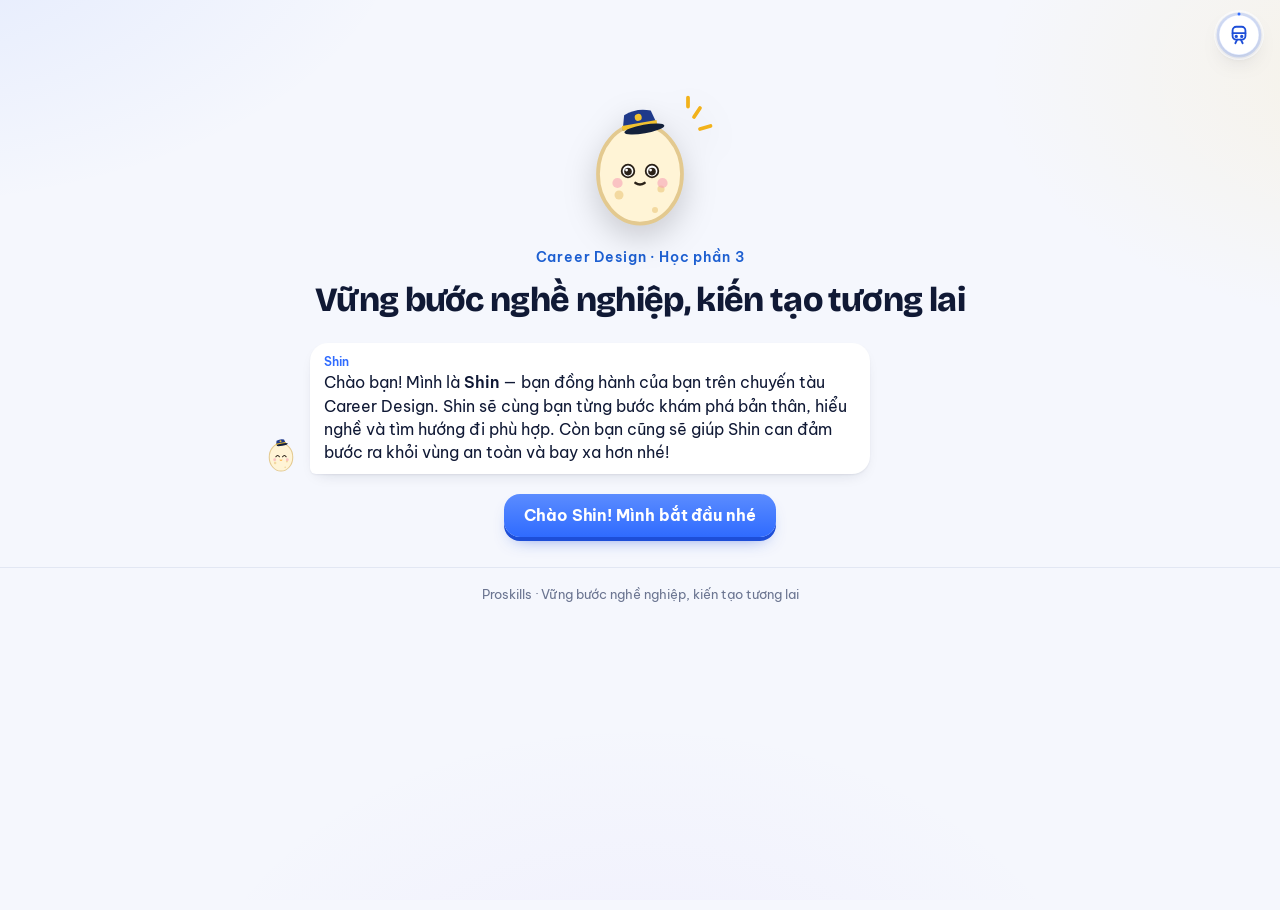
==== index.html @ 00c9e17f "CD45 Thiết kế nghề nghiệp HP03" ====
<!DOCTYPE html>
<html lang="vi">
<head>
<meta charset="UTF-8">
<meta name="viewport" content="width=device-width, initial-scale=1, viewport-fit=cover">
<meta name="color-scheme" content="light">
<title>Career Design</title>
<meta name="application-name" content="Career Design">
<meta name="apple-mobile-web-app-title" content="Career Design">
<meta name="apple-mobile-web-app-capable" content="yes">
<meta name="mobile-web-app-capable" content="yes">
<meta name="apple-mobile-web-app-status-bar-style" content="default">
<meta name="theme-color" content="#2F6BFF">
<link rel="icon" type="image/png" href="[data-uri]">
<link rel="apple-touch-icon" href="[data-uri]">
<link rel="manifest" href="[data-uri]">
<link rel="preconnect" href="https://fonts.googleapis.com">
<link rel="preconnect" href="https://fonts.gstatic.com" crossorigin>
<link href="https://fonts.googleapis.com/css2?family=Be+Vietnam+Pro:ital,wght@0,400;0,500;0,600;0,700;0,800;1,400&family=Bricolage+Grotesque:opsz,wght@12..96,700;12..96,800&family=M+PLUS+Rounded+1c:wght@500;800&display=swap" rel="stylesheet">
<style>
/* =========================================================
   CAREER DESIGN · BẢN 3 — “Tuyến tàu sắc màu”
   Mỗi ga một màu tuyến như bản đồ tàu điện Tokyo; đường ray uốn
   lượn, thẻ bo tròn, nút bấm có độ nảy, pháo giấy khi qua ga.
   Nền sáng, chữ nét vừa (400–600) cho dễ đọc.
   ========================================================= */
:root{
  color-scheme:light;
  --paper:#FBF8F2; --card:#FFFFFF; --ink:#1E2230; --ink-2:#4A4F5E; --muted:#7A7F8C; --rule:#E6E1D6;
  --c:#2A74DB; --t:#E5EFFC;
  --ok:#22A05E; --ok-t:#E3F5EA; --no:#DE3F35; --no-t:#FCE7E5; --warn:#F2B21B; --warn-t:#FFF4D6;
  --shadow:0 12px 30px -16px rgba(30,34,48,.35);
  --f:"Be Vietnam Pro",system-ui,-apple-system,"Segoe UI",Roboto,sans-serif;
  --jp:"Noto Sans JP","Hiragino Sans","Yu Gothic","Meiryo",sans-serif;
  box-sizing:border-box;
  padding-top:env(safe-area-inset-top,0px);
  padding-bottom:env(safe-area-inset-bottom,0px);
}
*,*::before,*::after{box-sizing:border-box}
html{-webkit-text-size-adjust:100%;scroll-padding-top:calc(76px + env(safe-area-inset-top,0px));background:var(--paper)}
body{margin:0;color:var(--ink);font-family:var(--f);font-size:16.5px;line-height:1.62;font-weight:400;
  background:
    radial-gradient(900px 520px at -8% -6%, rgba(240,127,30,.13), transparent 60%),
    radial-gradient(800px 560px at 108% 8%, rgba(122,85,211,.11), transparent 60%),
    radial-gradient(900px 600px at 50% 112%, rgba(15,159,152,.10), transparent 60%),
    var(--paper);
  background-attachment:fixed;}
body::before{content:"";position:fixed;inset:0 0 auto;height:env(safe-area-inset-top,0px);z-index:40;background:rgba(255,255,255,.92)}
b,strong{font-weight:600}
a{color:var(--c);text-underline-offset:3px}
button{font-family:inherit}
:focus-visible{outline:3px solid var(--c);outline-offset:2px}
.jp{font-family:var(--jp);font-weight:400}
.sr{position:absolute;width:1px;height:1px;overflow:hidden;clip:rect(0 0 0 0)}
.wrap{max-width:1100px;margin:0 auto;padding:0 20px}
.narrow{max-width:800px}
main{padding-bottom:40px;min-height:70vh}

/* ---------- THANH TRÊN ---------- */
.bar{position:sticky;top:env(safe-area-inset-top,0px);z-index:30;display:flex;align-items:center;gap:14px;padding:10px 18px;
  background:rgba(255,255,255,.88);backdrop-filter:blur(10px);-webkit-backdrop-filter:blur(10px);border-bottom:1px solid var(--rule)}
.bar__home{display:flex;align-items:center;gap:10px;background:none;border:0;color:inherit;cursor:pointer;padding:0;text-align:left}
.badge{display:grid;place-items:center;width:38px;height:38px;border-radius:12px;color:#fff;font-weight:600;font-size:11px;line-height:1.05;text-align:center;flex:none;
  background:linear-gradient(135deg,#F07F1E,#E0567F 45%,#7A55D3)}
.badge b{display:block;font-size:15px}
.bar__t{font-weight:600;font-size:15px;line-height:1.2}
.bar__t small{display:block;font-weight:400;font-size:11.5px;color:var(--muted)}
.minirail{display:flex;align-items:center;justify-content:center;flex:1;min-width:0}
.minirail i{width:14px;height:14px;border-radius:50%;border:3px solid var(--c);background:#fff;flex:none;opacity:.55;transition:transform .2s}
.minirail i.done{background:var(--c);opacity:1}
.minirail i.cur{opacity:1;transform:scale(1.35);box-shadow:0 0 0 4px color-mix(in srgb,var(--c) 22%,transparent)}
.minirail s{height:4px;width:22px;background:#E6E1D6;flex:none;text-decoration:none;border-radius:2px}
.minirail s.done{background:var(--c)}
.bar__tem{font-size:13px;color:var(--ink-2);white-space:nowrap;background:#FFF;border:1px solid var(--rule);border-radius:999px;padding:4px 10px}
.bar__tem b{color:#DE3F35;font-size:15px}
.bar__saved{font-size:12px;color:var(--muted);white-space:nowrap;min-width:56px}
.bar__menu{background:var(--ink);border:0;color:#fff;border-radius:999px;padding:8px 14px;font-size:13.5px;font-weight:500;cursor:pointer}
.bar__menu:hover{background:#3A4057}

/* ---------- NÚT ---------- */
.btn{display:inline-flex;align-items:center;justify-content:center;gap:8px;font-weight:600;font-size:15.5px;line-height:1.2;
  background:var(--ink);color:#fff;border:0;border-radius:14px;padding:12px 20px;cursor:pointer;text-decoration:none;
  box-shadow:0 4px 0 rgba(0,0,0,.22);transition:transform .08s,box-shadow .08s,filter .15s}
.btn:hover{filter:brightness(1.08)}
.btn:active{transform:translateY(3px);box-shadow:0 1px 0 rgba(0,0,0,.22)}
.btn:disabled{background:#B9BCC6;box-shadow:none;cursor:not-allowed;transform:none;filter:none}
.btn--go,.btn--y{background:var(--c);color:#fff;box-shadow:0 4px 0 color-mix(in srgb,var(--c) 70%,#000)}
.btn--ghost{background:#fff;color:var(--ink);box-shadow:0 0 0 1.5px var(--rule) inset,0 3px 0 var(--rule)}
.btn--ghost:active{box-shadow:0 0 0 1.5px var(--rule) inset}
.btn--sm{font-size:14px;padding:8px 14px;border-radius:11px;font-weight:500}
.btn--link{background:none;border:0;box-shadow:none;color:var(--c);padding:4px 0;text-decoration:underline;text-underline-offset:3px;font-weight:500}
.btn--link:active{transform:none;box-shadow:none}
.xbtn{font-size:13px;color:var(--muted)!important;margin-left:6px}

/* ---------- TRANG CHỦ ---------- */
.hero{display:grid;grid-template-columns:minmax(0,1.15fr) minmax(0,1fr);gap:40px;padding:42px 0 22px;align-items:start}
.kicker{display:inline-block;font-weight:500;font-size:14px;color:#7A55D3;background:#EFEAFB;border-radius:999px;padding:5px 14px;margin:0 0 16px}
h1.h{font-size:clamp(34px,5.4vw,58px);line-height:1.08;letter-spacing:-.025em;font-weight:600;margin:0 0 18px}
h1.h .hl{background:linear-gradient(90deg,#F07F1E,#E0567F,#7A55D3,#2A74DB);-webkit-background-clip:text;background-clip:text;color:transparent}
.lead{font-size:18.5px;color:var(--ink-2);max-width:52ch;margin:0 0 18px}
.pills{display:flex;flex-wrap:wrap;gap:8px}
.pills span{background:#fff;border:1px solid var(--rule);border-radius:999px;padding:6px 12px;font-size:14px;box-shadow:0 6px 14px -12px rgba(0,0,0,.4)}
.welcome{background:#FFF4D6;border-radius:16px;padding:12px 16px;margin:0 0 14px;font-size:15px;border:1px solid #F5DE9C}

.ticket{position:relative;background:#fff;border-radius:22px;padding:22px 22px 20px;box-shadow:var(--shadow);border:1px solid var(--rule);overflow:hidden}
.ticket::before{content:"";position:absolute;inset:0 0 auto;height:8px;background:linear-gradient(90deg,#F07F1E,#E0567F,#7A55D3,#22A05E,#2A74DB,#0F9F98,#DE3F35,#D99A0B)}
.ticket__top{display:flex;justify-content:space-between;align-items:baseline;gap:10px;border-bottom:2px dashed var(--rule);padding:4px 0 10px;margin-bottom:14px}
.ticket__top b{font-size:15px}
.ticket__top span{font-size:12.5px;color:var(--muted)}
.ticket__route{display:grid;grid-template-columns:1fr auto 1fr;align-items:center;gap:10px;margin-bottom:16px}
.ticket__st{text-align:center}
.ticket__st .jp{display:block;font-size:12.5px;color:var(--muted)}
.ticket__st b{font-size:22px;font-weight:600}
.ticket__arrow{font-size:18px;color:#E0567F;text-align:center;letter-spacing:-2px}
.ticket__arrow small{display:block;font-size:11px;color:var(--muted);letter-spacing:0}
.tgrid{display:grid;grid-template-columns:1fr 1fr;gap:0 12px}
.tg2{grid-column:1/-1}
.ticket label{display:block;font-size:13.5px;font-weight:500;margin:0 0 4px}
.ticket label em,.field label em{font-style:normal;color:var(--no)}
.ticket input,.ticket textarea{width:100%;font:inherit;font-size:16px;padding:10px 12px;border:1.5px solid var(--rule);border-radius:12px;background:#FCFBF8;margin-bottom:10px;color:var(--ink);resize:vertical}
.ticket input:focus,.ticket textarea:focus{border-color:#7A55D3;outline:none;background:#fff}
.ticket__who{display:grid;grid-template-columns:1fr 1fr;gap:10px;margin-bottom:10px}
.ticket__who div{background:#F7F5F0;border-radius:12px;padding:8px 12px}
.ticket__who small{display:block;font-size:11.5px;color:var(--muted)}
.ticket__who strong{font-size:15.5px;word-break:break-word}
.slogan{font-style:italic;font-size:16px;color:#7A55D3;margin:0 0 12px;padding:8px 12px;border-left:4px solid #E0567F;background:#FDF5F8;border-radius:0 12px 12px 0}
.ticket__meter{height:12px;border-radius:999px;background:#EFECE4;overflow:hidden;margin:4px 0 6px}
.ticket__meter i{display:block;height:100%;border-radius:999px;background:linear-gradient(90deg,#F07F1E,#E0567F,#7A55D3,#2A74DB)}
.ticket__meta{font-size:13px;color:var(--ink-2);margin:0 0 14px}

/* sơ đồ tuyến uốn lượn */
.map{margin-top:18px;margin-bottom:34px}
.map__h{display:flex;align-items:baseline;justify-content:space-between;gap:12px;flex-wrap:wrap;margin-bottom:10px}
.map__h h2{margin:0;font-size:24px;font-weight:600;letter-spacing:-.01em}
.map__h p{margin:0;color:var(--muted);font-size:14px}
.route2{list-style:none;margin:0;padding:0}
.stn{position:relative;display:flex;gap:16px;align-items:center;width:62%;background:#fff;border-radius:22px;padding:16px 18px;cursor:pointer;
  border:2px solid transparent;box-shadow:var(--shadow);transition:transform .15s,border-color .15s}
.stn.left{margin-right:auto}
.stn.right{margin-left:auto}
.stn:hover{transform:translateY(-3px) rotate(-.4deg);border-color:var(--c)}
.stn.cur{border-color:var(--c);box-shadow:0 0 0 6px color-mix(in srgb,var(--c) 16%,transparent),var(--shadow)}
.stn.locked{cursor:default;filter:grayscale(.85);opacity:.6}
.stn.locked:hover{transform:none;border-color:transparent}
.stn__em{flex:none;display:grid;place-items:center;width:64px;height:64px;border-radius:20px;background:var(--t);font-size:32px;box-shadow:inset 0 0 0 2px color-mix(in srgb,var(--c) 30%,transparent)}
.stn.done .stn__em{background:var(--c)}
.stn__body{min-width:0;flex:1}
.stn__code{display:inline-block;font-size:11.5px;font-weight:600;color:#fff;background:var(--c);border-radius:6px;padding:1px 7px;margin-bottom:3px}
.stn__name{display:block;font-size:19px;font-weight:600;letter-spacing:-.01em;line-height:1.25}
.stn__name .jp{font-size:13px;color:var(--muted);margin-left:4px}
.stn__sub{display:block;font-size:13.5px;color:var(--ink-2);margin-top:2px;line-height:1.45}
.stn__meta{display:flex;align-items:center;gap:10px;flex-wrap:wrap;margin-top:6px;font-size:13px;color:var(--muted)}
.stn__st{margin-left:auto;font-weight:500;color:var(--c);background:var(--t);border-radius:999px;padding:2px 10px;font-size:12.5px}
.stn.locked .stn__st{color:var(--muted);background:#F1EEE7}
.pips{display:inline-flex;gap:4px}
.pips i{width:10px;height:10px;border-radius:50%;background:#E6E1D6}
.pips i.on{background:var(--c)}
.train{position:absolute;top:-16px;right:18px;font-size:28px;animation:bob 1.6s ease-in-out infinite}
@keyframes bob{0%,100%{transform:translateY(0)}50%{transform:translateY(-5px)}}
.conn{height:46px;margin:0 6%}
.conn svg{display:block;width:100%;height:100%;overflow:visible}
.conn path{fill:none;stroke-width:6;stroke-linecap:round}

/* ---------- BANNER GA ---------- */
.sthero{position:relative;display:grid;grid-template-columns:auto minmax(0,1fr);gap:18px;align-items:center;margin:26px 0 18px;padding:22px 22px 18px;border-radius:26px;color:#fff;overflow:hidden;
  background:linear-gradient(135deg,var(--c),color-mix(in srgb,var(--c) 70%,#1E2230));box-shadow:0 18px 40px -22px color-mix(in srgb,var(--c) 80%,#000)}
.sthero::after{content:"";position:absolute;right:-60px;top:-60px;width:220px;height:220px;border-radius:50%;background:rgba(255,255,255,.12)}
.sthero__em{position:relative;z-index:1;display:grid;place-items:center;width:84px;height:84px;border-radius:26px;background:rgba(255,255,255,.95);font-size:44px;animation:pop .5s cubic-bezier(.2,.9,.3,1.3) both}
@keyframes pop{0%{transform:scale(.4) rotate(-12deg);opacity:0}100%{transform:none;opacity:1}}
.sthero__txt{position:relative;z-index:1;min-width:0}
.sthero__code{display:inline-block;font-size:12px;font-weight:600;background:rgba(255,255,255,.22);border-radius:6px;padding:1px 8px;margin-right:8px}
.sthero__kana{font-size:13px;opacity:.9}
.sthero h1{margin:4px 0 2px;font-size:clamp(28px,5vw,42px);font-weight:600;letter-spacing:-.02em;line-height:1.1}
.sthero__ro{font-size:13.5px;opacity:.9}
.sthero__nav{position:relative;z-index:1;grid-column:1/-1;display:flex;justify-content:space-between;gap:10px;border-top:1px solid rgba(255,255,255,.3);padding-top:10px;margin-top:4px}
.sthero__nav button{background:rgba(255,255,255,.16);border:0;color:#fff;border-radius:999px;padding:6px 14px;cursor:pointer;font-size:14px;font-weight:500}
.sthero__nav button:hover{background:rgba(255,255,255,.3)}
.sthero__nav button:disabled{opacity:.45;cursor:default}

.quote{position:relative;margin:0 0 20px;padding:20px 22px 16px 64px;background:#fff;border-radius:20px;box-shadow:var(--shadow);border-left:6px solid var(--c)}
.quote::before{content:"“";position:absolute;left:16px;top:-6px;font-size:76px;line-height:1;color:var(--c);font-family:Georgia,serif}
.quote blockquote{margin:0;font-size:19px;line-height:1.5;font-style:italic;color:var(--ink)}
.quote figcaption{margin-top:8px;font-size:14px;font-weight:500;color:var(--c)}
.st-intro{font-size:17.5px;color:var(--ink-2);max-width:64ch;margin:0 0 18px}

.cars{display:grid;grid-template-columns:repeat(3,minmax(0,1fr));gap:16px;margin:0 0 20px}
.car{position:relative;text-align:left;background:#fff;color:var(--ink);border:2px solid transparent;border-radius:22px;padding:18px 18px 16px;cursor:pointer;font-size:15px;box-shadow:var(--shadow);transition:transform .15s,border-color .15s}
.car:hover:not([disabled]){transform:translateY(-4px) rotate(.6deg);border-color:var(--c)}
.car[disabled]{opacity:.5;cursor:not-allowed;filter:grayscale(.7)}
.car__num{display:grid;place-items:center;width:44px;height:44px;border-radius:14px;background:var(--t);color:var(--c);font-size:22px;font-weight:600;margin-bottom:10px}
.car.done .car__num{background:var(--c);color:#fff}
.car__n{font-size:12.5px;font-weight:500;color:var(--c)}
.car__t{display:block;font-size:17.5px;font-weight:600;line-height:1.28;margin:2px 0 6px}
.car__d{display:block;color:var(--ink-2);font-size:14.5px;line-height:1.45}
.car__m{display:block;margin-top:10px;font-size:13px;color:var(--muted)}
.car__stamp{position:absolute;right:12px;top:12px;transform:rotate(-12deg)}
.st-foot{display:flex;gap:12px;flex-wrap:wrap;align-items:center;margin:8px 0 26px}

/* sân ga xuất phát */
.startintro p{font-size:16.5px;color:var(--ink-2);margin:0 0 10px}
.startintro p.big{font-size:19px;color:var(--ink);font-weight:500}
.video{position:relative;display:flex;flex-direction:column;justify-content:flex-end;gap:2px;aspect-ratio:16/9;max-height:420px;margin:16px 0 18px;padding:22px;border-radius:24px;text-decoration:none;color:#fff;overflow:hidden;
  background:radial-gradient(circle at 75% 25%,rgba(242,178,27,.55),transparent 45%),radial-gradient(circle at 20% 80%,rgba(224,86,127,.6),transparent 50%),linear-gradient(135deg,#1F2A44,#3B2A6B);box-shadow:var(--shadow)}
.video__play{position:absolute;left:50%;top:44%;transform:translate(-50%,-50%);display:grid;place-items:center;width:88px;height:88px;border-radius:50%;background:#fff;color:#E0453A;font-size:34px;padding-left:6px;box-shadow:0 0 0 12px rgba(255,255,255,.18);transition:transform .2s}
.video:hover .video__play{transform:translate(-50%,-50%) scale(1.08)}
.video__t{position:relative;font-size:20px;font-weight:600}
.video__s{position:relative;font-size:13.5px;opacity:.85}
.startgo{display:flex;gap:12px;flex-wrap:wrap;margin-bottom:26px}

/* ---------- HOẠT ĐỘNG ---------- */
.acthead{background:linear-gradient(180deg,var(--t),rgba(255,255,255,0));padding:6px 0 4px;margin-bottom:10px}
.crumb{display:flex;align-items:center;gap:8px;flex-wrap:wrap;margin:16px 0 6px;font-size:14px;color:var(--muted)}
.crumb button{background:none;border:0;color:var(--c);font-weight:500;cursor:pointer;padding:0;font-size:14px;text-decoration:underline;text-underline-offset:3px}
.act-t{font-size:clamp(26px,4.4vw,36px);font-weight:600;letter-spacing:-.022em;line-height:1.15;margin:4px 0 8px}
.act-m{font-size:14px;color:var(--ink-2);margin:0 0 10px;display:flex;align-items:center;gap:8px;flex-wrap:wrap}
.tdots{display:inline-flex;gap:5px}
.tdots i{width:26px;height:8px;border-radius:999px;background:#E6E1D6}
.tdots i.on{background:var(--c)}
.tdots i.cur{box-shadow:0 0 0 2px #fff,0 0 0 4px var(--c)}
.stamped{color:#DE3F35;font-weight:600}
.learn{background:#fff;border-radius:20px;padding:16px 18px;margin:0 0 22px;box-shadow:var(--shadow);border-top:5px solid var(--c)}
.learn h4{margin:0 0 6px;font-size:14px;color:var(--c);font-weight:600}
.learn p{margin:0 0 8px}
.learn p:last-child{margin-bottom:0}
.q{font-weight:600;font-size:17px;line-height:1.4;margin:22px 0 10px}
.hint{font-size:14px;color:var(--muted);margin:-4px 0 10px}
.note{font-size:13.5px;color:var(--muted);margin:4px 0 14px}
.grouph{margin:12px 0 6px;font-size:14px;font-weight:600;color:var(--c)}
.grouph span{font-weight:400;color:var(--muted)}
.badge-req{display:inline-block;font-size:12px;font-weight:500;color:var(--c);background:var(--t);border-radius:999px;padding:1px 8px;margin-left:6px;vertical-align:2px}
.field{margin:0 0 16px}
.field label{display:block;font-weight:600;font-size:15px;margin:0 0 4px;line-height:1.4}
.field .sub{display:block;font-size:13.5px;color:var(--muted);font-weight:400;margin-top:1px}
textarea,.inp,select{width:100%;font:inherit;font-size:16px;line-height:1.5;color:var(--ink);padding:11px 13px;border:1.5px solid var(--rule);border-radius:14px;background:#fff;resize:vertical;transition:border-color .15s,box-shadow .15s}
textarea:focus,.inp:focus,select:focus{border-color:var(--c);outline:none;box-shadow:0 0 0 4px color-mix(in srgb,var(--c) 15%,transparent)}
textarea.filled,.inp.filled{border-color:color-mix(in srgb,var(--c) 45%,var(--rule));background:#FFFEFB}
.chips{display:flex;flex-wrap:wrap;gap:8px;margin:0 0 12px}
.chip{border:1.5px solid var(--rule);background:#fff;color:var(--ink);border-radius:999px;padding:8px 15px;font-size:15px;cursor:pointer;line-height:1.3;font-weight:400;transition:transform .1s,background .15s}
.chip:hover{border-color:var(--c);transform:translateY(-1px)}
.chip.on{background:var(--c);border-color:var(--c);color:#fff;animation:chipon .25s ease}
@keyframes chipon{0%{transform:scale(.9)}60%{transform:scale(1.07)}100%{transform:none}}
.chip.soft{border-style:dashed}
.chip .rk{display:inline-grid;place-items:center;width:20px;height:20px;border-radius:50%;background:#fff;color:var(--c);font-size:12px;font-weight:600;margin-right:6px}
.addrow{display:flex;gap:8px;margin:0 0 16px}
.addrow .inp{flex:1}
.opt{display:block;width:100%;text-align:left;background:#fff;border:1.5px solid var(--rule);border-radius:14px;padding:12px 15px;margin:0 0 8px;cursor:pointer;font-size:15.5px;line-height:1.45;color:var(--ink);transition:transform .1s,border-color .15s}
.opt:hover:not(:disabled){border-color:var(--c);transform:translateX(3px)}
.opt:disabled{cursor:default}
.opt.sel{border-color:var(--c);background:var(--t)}
.opt.right{border-color:var(--ok);background:var(--ok-t)}
.opt.wrong{border-color:var(--no);background:var(--no-t)}
.opt__k{display:inline-grid;place-items:center;width:26px;height:26px;border-radius:8px;background:var(--t);color:var(--c);font-size:12.5px;font-weight:600;margin-right:10px}
.why{border-radius:14px;background:var(--warn-t);padding:12px 15px;margin:8px 0 14px;font-size:15px;animation:slidein .3s ease}
@keyframes slidein{0%{opacity:0;transform:translateY(-4px)}100%{opacity:1;transform:none}}
.why.ok{background:var(--ok-t)}
.why.no{background:var(--no-t)}
.ask{display:block;margin-top:6px;font-style:italic;color:var(--ink-2)}

/* cặp đối lập — thẻ lật */
.pair{background:#fff;border-radius:20px;padding:16px;margin:0 0 14px;box-shadow:var(--shadow)}
.pair__q{margin:0 0 10px;font-weight:600}
.pair__opts{display:grid;grid-template-columns:1fr 1fr;gap:12px;perspective:800px}
.pcard{text-align:left;border:1.5px solid var(--rule);background:#FCFBF8;border-radius:16px;padding:14px;cursor:pointer;font-size:14.5px;line-height:1.45;color:var(--ink);transition:transform .35s,border-color .15s}
.pcard:hover:not(:disabled){border-color:var(--c);transform:translateY(-3px)}
.pcard b{display:block;font-size:16px;margin:6px 0 4px}
.pcard__tag{display:inline-grid;place-items:center;width:28px;height:28px;border-radius:50%;background:var(--t);color:var(--c);font-weight:600;font-size:13px}
.pcard.is-long{border-color:var(--ok);background:var(--ok-t);animation:flip .45s ease}
.pcard.is-short{opacity:.7}
.pcard.picked{box-shadow:0 0 0 3px var(--c)}
@keyframes flip{0%{transform:rotateY(80deg)}100%{transform:none}}
.pcard:disabled{cursor:default}

/* phân loại kéo thả */
.sortcard{border-radius:20px;background:#fff;padding:24px 18px;text-align:center;margin:0 0 12px;box-shadow:var(--shadow);border:2px dashed var(--c);cursor:grab}
.sortcard__n{font-size:13px;color:var(--muted);margin:0 0 6px}
.sortcard__t{font-size:20px;font-weight:600;line-height:1.35;margin:0}
.bins{display:grid;grid-template-columns:repeat(3,minmax(0,1fr));gap:12px;margin:0 0 12px}
.bin{border:0;background:var(--t);border-radius:18px;padding:16px 8px;cursor:pointer;font-weight:600;font-size:15.5px;line-height:1.25;color:var(--ink);transition:transform .1s,box-shadow .15s;box-shadow:0 4px 0 color-mix(in srgb,var(--c) 30%,transparent)}
.bin small{display:block;font-weight:400;color:var(--muted);font-size:12.5px;margin-top:3px}
.bin:hover,.bin.over{transform:translateY(-3px);box-shadow:0 0 0 3px var(--c),0 4px 0 color-mix(in srgb,var(--c) 30%,transparent)}
.bin.on{background:var(--c);color:#fff}
.res{width:100%;border-collapse:collapse;font-size:14.5px;margin:6px 0 12px;background:#fff;border-radius:14px;overflow:hidden}
.res td,.res th{border-bottom:1px solid var(--rule);padding:8px;text-align:left;vertical-align:top}
.res th{font-size:13px;color:var(--muted);font-weight:500;background:#F7F5F0}
.ok-c{color:var(--ok);font-weight:600}
.no-c{color:var(--no);font-weight:600}

/* venn */
.venn{display:block;width:100%;max-width:540px;margin:8px auto 4px}
.venn-cap{text-align:center;font-size:14px;color:var(--muted);margin:0 0 10px}

/* trắc nghiệm */
.qprog{display:flex;gap:3px;margin:0 0 12px}
.qprog i{flex:1;height:8px;border-radius:999px;background:#E6E1D6}
.qprog i.on{background:var(--c)}
.qprog i.cur{background:var(--warn)}
.qnav{display:flex;justify-content:space-between;align-items:center;gap:10px;margin-top:6px}
.yn{display:grid;grid-template-columns:1fr 1fr;gap:14px;margin:0 0 12px}
.yn .bin{font-size:20px;padding:18px 8px}
.profile{border-radius:22px;background:#fff;padding:18px;margin:6px 0 16px;box-shadow:var(--shadow)}
.profile__k{font-size:13.5px;color:var(--muted);margin:0}
.code{display:flex;gap:10px;margin:8px 0 12px;flex-wrap:wrap}
.code span{display:grid;place-items:center;min-width:78px;height:78px;padding:6px 8px;border-radius:20px;background:var(--c);color:#fff;font-size:34px;font-weight:600;line-height:1;animation:pop .45s cubic-bezier(.2,.9,.3,1.3) both}
.code span:nth-child(2){background:color-mix(in srgb,var(--c) 75%,#fff);animation-delay:.08s}
.code span:nth-child(3){background:color-mix(in srgb,var(--c) 50%,#fff);animation-delay:.16s}
.code small{display:block;font-size:12px;font-weight:500;margin-top:4px}
.riawrap{display:grid;grid-template-columns:240px minmax(0,1fr);gap:18px;align-items:center;margin-top:8px}
.radar{width:100%;max-width:300px;display:block;margin:0 auto}
.radar__shape{fill:color-mix(in srgb,var(--c) 30%,transparent);stroke:var(--c);stroke-width:2.5;stroke-linejoin:round;animation:pop .6s ease both;transform-origin:150px 118px}
.ria{margin:4px 0}
.ria__row{display:grid;grid-template-columns:160px 1fr 38px;gap:10px;align-items:center;font-size:14.5px;margin-bottom:8px}
.ria__row b{display:inline-grid;place-items:center;width:22px;height:22px;border-radius:6px;background:#EFECE4;font-size:12.5px}
.ria__row.top b{background:var(--c);color:#fff}
.ria__bar{height:12px;background:#EFECE4;border-radius:999px;overflow:hidden}
.ria__bar i{display:block;height:100%;border-radius:999px;background:color-mix(in srgb,var(--c) 45%,#fff)}
.ria__row.top .ria__bar i{background:var(--c)}
.ria__v{font-size:13px;color:var(--muted);text-align:right}
.riacard{border-radius:18px;background:#fff;padding:14px 16px;margin:0 0 10px;font-size:15px;box-shadow:var(--shadow);border-left:5px solid #E6E1D6}
.riacard.top{border-left-color:var(--c)}
.riacard p{margin:0 0 6px}
.riacard p:last-child{margin-bottom:0}
.riacard__t{font-size:16px}
.riacard__t span{font-size:13.5px;color:var(--muted)}
.match{border-radius:18px;background:#fff;padding:14px 16px;margin:0 0 12px;box-shadow:var(--shadow)}
.match__t{margin:0 0 8px;font-size:16px}
.match__t span{display:block;font-size:13.5px;color:var(--muted)}
.match__r{margin:0;font-size:14.5px}
.match__r span{display:block;font-size:13px;color:var(--muted);margin-top:2px}

/* chọn ngành */
.modes{display:flex;gap:8px;flex-wrap:wrap;margin:0 0 12px}
.grid17{display:grid;grid-template-columns:repeat(auto-fill,minmax(160px,1fr));gap:10px;margin:0 0 16px}
.tile{position:relative;text-align:left;border:1.5px solid var(--rule);background:#fff;border-radius:16px;padding:12px;cursor:pointer;font-size:13.5px;line-height:1.35;color:var(--ink);transition:transform .12s,border-color .15s}
.tile:hover{border-color:var(--c);transform:translateY(-2px)}
.tile b{display:block;font-size:15px;font-weight:600;margin:4px 0 2px}
.tile span{color:var(--muted);font-size:12.5px}
.tile.main{border-color:var(--c);background:var(--t);box-shadow:0 0 0 3px var(--c)}
.tile.b{border-color:var(--warn);background:var(--warn-t)}
.tile .tag{position:absolute;top:-10px;right:8px;font-size:11px;font-weight:600;padding:2px 8px;border-radius:999px;background:var(--ink);color:#fff}
.tile .rec{position:absolute;top:-10px;left:8px;font-size:11px;font-weight:600;padding:2px 8px;border-radius:999px;background:var(--warn);color:var(--ink)}

/* tab ngành mẫu */
.tabs{display:flex;gap:6px;margin:0}
.tab{border:0;background:#EFECE4;padding:9px 16px;border-radius:14px 14px 0 0;cursor:pointer;font-weight:500;font-size:14.5px;color:var(--ink)}
.tab.on{background:#fff;color:var(--c)}
.tabpane{background:#fff;padding:16px 18px;margin:0 0 18px;border-radius:0 18px 18px 18px;box-shadow:var(--shadow)}
.ladder{display:grid;grid-template-columns:repeat(4,minmax(0,1fr));gap:8px;margin:10px 0 8px}
.ladder div{padding:10px;font-size:13.5px;line-height:1.4;border-radius:14px;background:var(--t)}
.ladder b{display:block;font-size:12.5px;color:var(--c)}
.ladder div:nth-child(3){background:color-mix(in srgb,var(--c) 22%,#fff)}
.ladder div:nth-child(4){background:color-mix(in srgb,var(--c) 32%,#fff)}
.tagrow{display:flex;flex-wrap:wrap;gap:6px;margin:6px 0}
.tagrow span{background:var(--t);color:var(--c);border-radius:999px;padding:2px 11px;font-size:13.5px;font-weight:500}
.dl{margin:8px 0}
.dl dt{font-weight:600;font-size:14.5px}
.dl dd{margin:0 0 8px;font-size:15px;color:var(--ink-2)}
.extlink{display:inline-flex;align-items:center;gap:6px;font-weight:500;border-radius:999px;padding:9px 15px;text-decoration:none;background:var(--t);color:var(--c);margin:0 8px 8px 0;transition:transform .12s}
.extlink:hover{transform:translateY(-2px)}

/* sẵn sàng / đo khoảng cách */
.rrow{display:grid;grid-template-columns:minmax(0,1fr) auto;gap:10px;align-items:center;background:#fff;border-radius:14px;padding:10px 12px;margin-bottom:8px;box-shadow:0 6px 16px -14px rgba(0,0,0,.5)}
.rrow p{margin:0;font-size:15.5px}
.seg{display:inline-flex;background:#F2EFE8;border-radius:12px;padding:3px;gap:3px}
.seg button{border:0;background:transparent;padding:7px 11px;font-size:13.5px;cursor:pointer;font-weight:500;color:var(--ink-2);border-radius:9px;transition:background .15s}
.seg button:hover{background:#fff}
.seg button.on0{background:var(--no);color:#fff}
.seg button.on1{background:var(--warn);color:var(--ink)}
.seg button.on2{background:var(--ok);color:#fff}

/* câu chuyện */
.storyhd{display:flex;align-items:baseline;gap:14px;flex-wrap:wrap;margin:0 0 10px}
.income{display:flex;align-items:center;gap:8px;font-weight:600;font-size:24px;margin:0;color:var(--c)}
.income span{font-size:13px;font-weight:400;color:var(--muted)}
.income .to{color:var(--c);font-size:18px}
.storywho{margin:0;font-size:14px;color:var(--ink-2)}
.frames{display:grid;grid-template-columns:repeat(3,minmax(0,1fr));gap:12px;margin:0 0 14px}
.frame{border-radius:18px;background:#fff;padding:14px;font-size:14.5px;line-height:1.5;box-shadow:var(--shadow);border-top:5px solid var(--c)}
.frame b{display:block;font-size:13.5px;color:var(--c);margin-bottom:4px}
.pull{border-left:6px solid var(--c);padding:8px 0 8px 16px;margin:0 0 14px;font-size:18px;font-style:italic;line-height:1.5;background:var(--t);border-radius:0 16px 16px 0}
.pull small{display:block;font-style:normal;font-size:13px;color:var(--muted);margin-top:4px}
.senpais{display:grid;grid-template-columns:repeat(3,minmax(0,1fr));gap:12px;margin:0 0 12px}
.sp{border-radius:18px;background:#fff;padding:14px;font-size:14.5px;line-height:1.45;color:var(--ink);box-shadow:var(--shadow);border:2px solid transparent;transition:border-color .15s,transform .12s}
.sp:hover{transform:translateY(-2px)}
.sp.on{border-color:var(--c);background:var(--t)}
.sp b{display:block;font-size:16px}
.sp .meta{display:block;color:var(--c);font-size:12.5px;font-weight:500;margin-bottom:6px}
.sp__a{display:flex;gap:10px;align-items:center;margin-top:10px;flex-wrap:wrap}
.sp__a a{font-size:13.5px;font-weight:500}

/* lộ trình */
.phase{border-radius:20px;background:#fff;padding:16px;margin:0 0 14px;box-shadow:var(--shadow);border-left:6px solid var(--c)}
.phase h4{margin:0 0 2px;font-size:17px;font-weight:600}
.phase p.sub{margin:0 0 10px;font-size:13.5px;color:var(--muted)}
.phase .field{margin-bottom:10px}
.railview{position:relative;display:grid;grid-template-columns:repeat(3,minmax(0,1fr));gap:12px;padding:24px 0 0;margin:6px 0 16px}
.railview::before{content:"";position:absolute;left:8%;right:8%;top:10px;height:8px;border-radius:999px;background:repeating-linear-gradient(90deg,var(--c) 0 18px,color-mix(in srgb,var(--c) 60%,#fff) 18px 24px)}
.rv{position:relative;text-align:center;font-size:13.5px;line-height:1.4}
.rv::before{content:"";position:absolute;left:50%;top:-22px;width:24px;height:24px;margin-left:-12px;border-radius:50%;background:#fff;border:5px solid var(--c)}
.rv.ok::before{background:var(--warn)}
.rv b{display:block;margin-top:10px;font-size:13px;color:var(--c);font-weight:600}
.rv span{display:block;color:var(--ink-2);word-break:break-word}
.agebar{display:flex;gap:10px;flex-wrap:wrap;margin:0 0 16px}
.agebar span{background:var(--t);color:var(--c);border-radius:999px;padding:5px 13px;font-size:14px;font-weight:500}

/* thử thách */
.chal{border-radius:20px;background:#fff;padding:14px 16px;margin:8px 0 12px;box-shadow:var(--shadow);border-top:5px solid var(--c)}
.chal h4{margin:0 0 8px;font-size:16px;font-weight:600}
.chal .field{margin-bottom:8px}
.contrast2{display:grid;grid-template-columns:1fr 1fr;gap:12px;margin:8px 0 10px}
.contrast2 div{border-radius:16px;padding:12px 14px;background:#fff;font-size:14.5px;line-height:1.45;box-shadow:var(--shadow)}
.contrast2 div:last-child{background:var(--t)}
.contrast2 b{display:block;font-size:15px}
.ownq{position:relative}
.ownq .xbtn{position:absolute;right:0;top:0}

/* máy soát vé */
.gate{border-radius:22px;background:#fff;overflow:hidden;margin:0 0 16px;box-shadow:var(--shadow)}
.gate__hd{display:flex;justify-content:space-between;align-items:center;gap:10px;background:var(--ink);color:#fff;padding:12px 16px}
.gate__hd b{font-size:15.5px}
.lamp{display:inline-block;width:14px;height:14px;border-radius:50%;vertical-align:-2px;margin-right:6px}
.lamp.g{background:#43C47A;box-shadow:0 0 10px #43C47A}
.lamp.r{background:#E04848;box-shadow:0 0 10px #E04848}
.lamp.o{background:#777}
.check{display:grid;grid-template-columns:24px minmax(0,1fr) auto;gap:10px;align-items:start;padding:11px 16px;border-bottom:1px solid var(--rule);font-size:15px}
.check:last-of-type{border-bottom:0}
.check .dot{width:16px;height:16px;border-radius:50%;margin-top:4px}
.check .dot.g{background:var(--ok)}
.check .dot.r{background:var(--no)}
.check .dot.o{background:#D8D6CE}
.check small{display:block;color:var(--muted);font-size:13px}
.doors{display:flex;justify-content:center;gap:6px;padding:18px;background:#F7F5F0}
.door{width:74px;height:48px;border-radius:12px;background:var(--no);transition:transform .7s cubic-bezier(.2,.9,.3,1.2),background .3s}
.doors.open .door{background:var(--ok)}
.doors.open .door:first-child{transform:translateX(-30px) rotate(-6deg)}
.doors.open .door:last-child{transform:translateX(30px) rotate(6deg)}

/* AI */
.ai{border-radius:20px;padding:16px;margin:10px 0 18px;background:linear-gradient(135deg,var(--t),#fff);box-shadow:var(--shadow)}
.ai h4{margin:0 0 6px;font-size:16px;font-weight:600}
.ai__out{white-space:pre-wrap;font-size:15px;line-height:1.6;background:#fff;border-radius:14px;padding:12px;margin:10px 0 0;max-height:420px;overflow:auto}
.ai textarea{font-size:14px;min-height:140px}

/* thang 5 nấc · hai phiên bản · nhóm thẻ */
.lvbox{border-radius:20px;background:#fff;padding:16px;margin:0 0 18px;box-shadow:var(--shadow)}
.lvrow__t{margin:8px 0 6px;font-size:15px}
.lvrow{display:grid;grid-template-columns:repeat(5,minmax(0,1fr));gap:6px;margin:0 0 6px}
.lvb{border:0;background:#F2EFE8;border-radius:14px;padding:10px 4px;font-size:13.5px;cursor:pointer;color:var(--ink);line-height:1.25;transition:transform .1s}
.lvb:hover{transform:translateY(-2px)}
.lvb span{display:block;font-size:12px;color:var(--muted)}
.lvb:nth-child(1).on{background:#B9BCC6;color:#fff}
.lvb:nth-child(2).on{background:#F2B21B;color:var(--ink)}
.lvb:nth-child(3).on{background:#2A74DB;color:#fff}
.lvb:nth-child(4).on{background:#7A55D3;color:#fff}
.lvb:nth-child(5).on{background:#E0567F;color:#fff}
.lvb.on span{color:inherit;opacity:.85}
.twin{display:grid;grid-template-columns:1fr 1fr;gap:12px;margin:0 0 16px}
.twin__c{border-radius:18px;background:#fff;padding:14px 16px;box-shadow:var(--shadow);border-top:5px solid #B9BCC6}
.twin__c--b{border-top-color:var(--c);background:var(--t)}
.twin__h{margin:0;font-weight:600}
.twin__s{margin:2px 0 10px;font-size:13.5px;color:var(--muted)}
.twin .field{margin:0}

/* ---------- THANH HÀNH ĐỘNG ---------- */
.actbar{position:sticky;bottom:0;z-index:20;margin-top:26px;padding:12px 0 calc(12px + env(safe-area-inset-bottom,0px));background:rgba(251,248,242,.94);backdrop-filter:blur(8px);-webkit-backdrop-filter:blur(8px);border-top:1px solid var(--rule)}
.actbar__in{display:flex;align-items:center;gap:12px;flex-wrap:wrap}
.actbar__hint{flex:1;min-width:180px;font-size:14px;color:var(--ink-2);margin:0}
.actbar__hint b{color:var(--no);font-weight:600}
.actbar__hint.ok b{color:var(--ok)}
.show-sm{display:none}

/* ---------- LỚP PHỦ ---------- */
.ov{position:fixed;inset:0;z-index:60;background:rgba(30,34,48,.45);backdrop-filter:blur(4px);-webkit-backdrop-filter:blur(4px);display:grid;place-items:center;padding:calc(20px + env(safe-area-inset-top,0px)) 18px calc(20px + env(safe-area-inset-bottom,0px));overflow-y:auto}
.ov[hidden]{display:none}
.ov__box{width:100%;max-width:520px;background:#fff;border-radius:26px;padding:24px;box-shadow:0 30px 60px -20px rgba(0,0,0,.45);text-align:center;animation:pop .35s ease both}
.ov__box.left{text-align:left}
.ov__box h3{margin:6px 0 6px;font-size:23px;font-weight:600}
.ov__box p{margin:0 0 12px;color:var(--ink-2)}
.ov__btns{display:flex;gap:10px;justify-content:center;flex-wrap:wrap;margin-top:14px}
.ov__box.left .ov__btns{justify-content:flex-start}
.stampbig{display:inline-block;animation:press .55s cubic-bezier(.2,.9,.3,1.2) both}
@keyframes press{0%{transform:scale(1.9) rotate(-22deg);opacity:0}65%{transform:scale(.93) rotate(-7deg);opacity:1}100%{transform:scale(1) rotate(-8deg);opacity:1}}
.menu-list{display:grid;gap:8px;margin:10px 0 4px}
.menu-list .btn{justify-content:flex-start}
.stampbook{display:grid;grid-template-columns:repeat(auto-fill,minmax(92px,1fr));gap:10px;margin:12px 0}
.stampbook div{text-align:center;font-size:12.5px;color:var(--muted)}
.copybox{width:100%;min-height:180px;font-size:13.5px}
.confetti{position:fixed;inset:0;pointer-events:none;z-index:80;overflow:hidden}
.confetti i{position:absolute;top:-20px;width:10px;height:14px;border-radius:3px;animation:fall linear forwards}
@keyframes fall{0%{transform:translateY(0) rotate(0)}100%{transform:translateY(110vh) rotate(720deg);opacity:.8}}

/* ---------- GA CUỐI ---------- */
.final-hero{display:grid;grid-template-columns:auto minmax(0,1fr);gap:22px;align-items:center;background:#fff;border-radius:24px;padding:22px;margin:0 0 18px;box-shadow:var(--shadow)}
.score{width:132px;height:132px;border-radius:50%;display:grid;place-content:center;text-align:center;background:conic-gradient(var(--c) 0 100%);color:#fff;box-shadow:0 0 0 8px var(--t)}
.score b{font-size:40px;line-height:1;font-weight:600}
.score small{font-size:12px;opacity:.9}
.lvl{font-size:13.5px;color:var(--muted);margin:0}
.lvl-n{font-size:26px;font-weight:600;margin:2px 0 6px;color:var(--c)}
.missing{border-radius:18px;background:var(--no-t);padding:12px 16px;margin:0 0 16px;font-size:15px}
.missing ul{margin:6px 0 0;padding-left:20px}
.export{display:flex;gap:10px;flex-wrap:wrap;margin:0 0 20px}
.rep{background:#fff;border-radius:22px;padding:6px 20px 18px;margin:0 0 20px;box-shadow:var(--shadow)}
.rep h3{font-size:18px;font-weight:600;margin:20px 0 8px;padding-bottom:6px;border-bottom:2px solid var(--t)}
.rep h3 span{display:inline-grid;place-items:center;width:26px;height:26px;border-radius:8px;background:var(--c);color:#fff;font-size:13px;margin-right:8px;vertical-align:2px}
.rep dl{display:grid;grid-template-columns:minmax(120px,220px) minmax(0,1fr);gap:4px 14px;margin:0}
.rep dt{font-weight:500;font-size:14px;color:var(--ink-2)}
.rep dd{margin:0 0 6px;font-size:15px;white-space:pre-wrap;word-break:break-word}
.rep .empty{color:#B0504A;font-style:italic}
.rep table{width:100%;border-collapse:collapse;font-size:14.5px}
.rep td,.rep th{border:1px solid var(--rule);padding:6px 8px;text-align:left;vertical-align:top;white-space:pre-wrap}
.rep th{background:#F7F5F0;font-size:13px;font-weight:500}

footer.foot{border-top:1px solid var(--rule);padding:16px 0 30px;font-size:13px;color:var(--muted)}
.toast{position:fixed;left:50%;bottom:calc(22px + env(safe-area-inset-bottom,0px));transform:translateX(-50%);z-index:70;background:var(--ink);color:#fff;padding:11px 18px;border-radius:999px;font-size:14.5px;max-width:90vw;box-shadow:0 12px 30px -10px rgba(0,0,0,.5);animation:pop .25s ease both}
.toast[hidden]{display:none}

/* ---------- MOBILE ---------- */
@media (max-width:860px){
  .hero{grid-template-columns:1fr;gap:24px;padding-top:28px}
  .cars,.frames,.senpais{grid-template-columns:1fr}
  .ladder{grid-template-columns:1fr 1fr}
  .final-hero{grid-template-columns:1fr;text-align:center;justify-items:center}
  .rep dl{grid-template-columns:1fr}
  .rep dt{margin-top:6px}
  .stn{width:88%}
  .riawrap{grid-template-columns:1fr}
}
@media (max-width:600px){
  body{font-size:16px}
  .bar{gap:9px;padding:8px 12px}
  .bar__t,.bar__saved{display:none}
  .minirail s{width:8px}
  .minirail i{width:11px;height:11px;border-width:2.5px}
  .wrap{padding:0 15px}
  .stn{width:100%;padding:14px}
  .stn__em{width:52px;height:52px;font-size:26px;border-radius:16px}
  .conn{height:34px}
  .pair__opts,.contrast2,.bins,.twin,.tgrid{grid-template-columns:1fr}
  .sthero{grid-template-columns:1fr;text-align:left}
  .sthero__em{width:64px;height:64px;font-size:34px}
  .quote{padding:18px 16px 14px 50px}
  .quote::before{left:10px;font-size:60px}
  .quote blockquote{font-size:17px}
  .ria__row{grid-template-columns:126px 1fr 34px;font-size:13.5px}
  .code span{min-width:64px;height:64px;font-size:28px}
  .railview{grid-template-columns:1fr;padding:0 0 0 32px}
  .railview::before{left:9px;right:auto;top:0;bottom:0;width:8px;height:auto;background:var(--c)}
  .rv{text-align:left}
  .rv::before{left:-32px;top:2px;margin-left:0}
  .rv b{margin-top:0}
  .rrow{grid-template-columns:1fr}
  .lvrow{grid-template-columns:1fr 1fr 1fr}
  .ticket__who{grid-template-columns:1fr}
  .actbar{padding:8px 0 calc(8px + env(safe-area-inset-bottom,0px));margin-top:20px}
  .actbar__in{gap:8px}
  .actbar__hint{min-width:0;font-size:13px;line-height:1.4}
  .actbar .btn{padding:9px 12px;font-size:14px}
  .hide-sm{display:none}
  .show-sm{display:inline}
}
@media (prefers-reduced-motion:reduce){*{animation:none!important;transition:none!important}}
@media print{.bar,.actbar,.export,.crumb,footer.foot,.ov,.toast{display:none!important} body{background:#fff}}

/* =========== BẢN 4 · tinh chỉnh =========== */
.ic{flex:none;vertical-align:-3px}
/* thanh trên cùng thu nhỏ ~3/4 */
.bar{gap:10px;padding:6px 14px}
.badge{width:30px;height:30px;border-radius:9px;font-size:9px;background:#1D5FD1}
.badge b{font-size:12px}
.bar__t{font-size:13px}
.bar__t small{font-size:10px}
.minirail i{width:11px;height:11px;border-width:2.5px}
.minirail s{width:16px;height:3px}
.bar__tem{font-size:12px;padding:2px 9px}
.bar__tem b{font-size:13px}
.bar__saved{font-size:11px}
.bar__menu{padding:6px 12px;font-size:12.5px}
html{scroll-padding-top:calc(58px + env(safe-area-inset-top,0px))}
/* tiêu đề một màu nhấn xanh */
h1.h .hl{background:none;-webkit-background-clip:initial;background-clip:initial;color:#1D5FD1}
.kicker{color:#1D5FD1;background:#E6EEFB}
.pills span{display:inline-flex;align-items:center;gap:6px}
.pills .ic{color:#1D5FD1}
.welcome{display:block}
.welcome .ic{color:#B7791F;margin-right:2px}

/* sơ đồ tuyến lưới chữ S 3×3 */
.route3{list-style:none;margin:6px 0 0;padding:0;display:grid;grid-template-columns:repeat(3,minmax(0,1fr));gap:26px 38px}
.stn3{position:relative;display:flex;gap:12px;align-items:center;min-height:92px;background:#fff;border-radius:18px;padding:12px 14px;cursor:pointer;border:2px solid transparent;box-shadow:var(--shadow);transition:transform .15s,border-color .15s}
.stn3:hover{transform:translateY(-2px);border-color:var(--c)}
.stn3::after{content:"";position:absolute;background:var(--nc);border-radius:3px;pointer-events:none}
.stn3.to-r::after{top:50%;left:100%;width:38px;height:4px;margin-top:-2px}
.stn3.to-l::after{top:50%;right:100%;width:38px;height:4px;margin-top:-2px}
.stn3.to-d::after{left:50%;top:100%;width:4px;height:26px;margin-left:-2px}
.stn3.nl.to-r::after,.stn3.nl.to-l::after{background:repeating-linear-gradient(90deg,var(--nc) 0 6px,transparent 6px 11px);opacity:.55}
.stn3.nl.to-d::after{background:repeating-linear-gradient(180deg,var(--nc) 0 6px,transparent 6px 11px);opacity:.55}
.stn3.cur{border-color:var(--c);box-shadow:0 0 0 5px color-mix(in srgb,var(--c) 15%,transparent),var(--shadow)}
.stn3.locked{cursor:default;opacity:.55;filter:grayscale(.8)}
.stn3.locked:hover{transform:none;border-color:transparent}
.stn3__ic{flex:none;display:grid;place-items:center;width:48px;height:48px;border-radius:14px;background:var(--t);color:var(--c)}
.stn3.done .stn3__ic{background:var(--c);color:#fff}
.stn3__b{min-width:0;flex:1}
.stn3__code{display:inline-block;font-size:10.5px;font-weight:600;color:#fff;background:var(--c);border-radius:5px;padding:0 6px;margin-bottom:2px}
.stn3__name{display:block;font-size:16px;font-weight:600;line-height:1.25;letter-spacing:-.01em}
.stn3__meta{display:flex;align-items:center;gap:8px;flex-wrap:wrap;margin-top:4px;font-size:12px;color:var(--muted)}
.stn3__st{margin-left:auto;font-weight:500;color:var(--c);background:var(--t);border-radius:999px;padding:1px 9px;font-size:11.5px}
.stn3.locked .stn3__st{color:var(--muted);background:#F1EEE7}
.stn3 .pips i{width:8px;height:8px}
.stn3 .train{position:absolute;top:-12px;right:12px;display:grid;place-items:center;width:28px;height:28px;border-radius:50%;background:var(--c);color:#fff;font-size:0;box-shadow:0 4px 10px -4px rgba(0,0,0,.4);animation:bob 1.6s ease-in-out infinite}

/* khối đầu ga — có chiều sâu */
.sthero{display:block;padding:0;border-radius:26px;background:
  radial-gradient(120% 140% at 0% 0%, color-mix(in srgb,var(--c) 85%,#fff) 0%, var(--c) 45%, color-mix(in srgb,var(--c) 62%,#0F1B33) 100%)}
.sthero::after{display:none}

.sthero__art{position:absolute;right:-70px;top:-70px;color:#fff;opacity:.09;pointer-events:none;transform:rotate(-8deg)}
.sthero__art .ic{stroke-width:1.1}
.sthero__num{position:absolute;right:118px;top:8px;font-size:104px;font-weight:600;line-height:1;color:transparent;-webkit-text-stroke:2px rgba(255,255,255,.35);letter-spacing:-.04em;pointer-events:none}
.sthero__main{position:relative;z-index:1;display:grid;grid-template-columns:auto minmax(0,1fr) auto;gap:18px;align-items:center;padding:24px 24px 18px}
.sthero__em{width:76px;height:76px;border-radius:22px;background:#fff;color:var(--c);box-shadow:0 10px 24px -12px rgba(0,0,0,.5)}
.sthero__ring{position:relative;display:grid;place-items:center;width:64px;height:64px;color:#fff;text-align:center}
.sthero__ring svg{position:absolute;inset:0}
.sthero__ring span{position:relative;font-size:15px;font-weight:600;line-height:1}
.sthero__ring small{position:absolute;bottom:-18px;left:0;right:0;font-size:11px;opacity:.85}
.sthero__rail{position:relative;z-index:1;height:12px;margin:6px 24px 0;border-top:3px solid rgba(255,255,255,.55);border-bottom:3px solid rgba(255,255,255,.55);background:repeating-linear-gradient(90deg,rgba(255,255,255,.4) 0 4px,transparent 4px 18px)}
.sthero__nav{margin:0;padding:12px 24px 16px;border-top:0}
.video__play{color:#E0453A}
.video__play .ic{margin-left:3px}

/* 3 ô ngắn – trung – dài hạn khác màu */
.bins3 .bin:nth-child(1){background:#E3F5EA;box-shadow:0 4px 0 #9BD3B2}
.bins3 .bin:nth-child(2){background:#FFF1DC;box-shadow:0 4px 0 #F2C27A}
.bins3 .bin:nth-child(3){background:#E6EEFB;box-shadow:0 4px 0 #9DB8EA}
.bins3 .bin:nth-child(1):hover,.bins3 .bin:nth-child(1).over{box-shadow:0 0 0 3px #22A05E,0 4px 0 #9BD3B2}
.bins3 .bin:nth-child(2):hover,.bins3 .bin:nth-child(2).over{box-shadow:0 0 0 3px #E08A00,0 4px 0 #F2C27A}
.bins3 .bin:nth-child(3):hover,.bins3 .bin:nth-child(3).over{box-shadow:0 0 0 3px #1D5FD1,0 4px 0 #9DB8EA}
/* Có / Không hai màu */
.yn .bin.yes{background:#E3F5EA;color:#14653B;box-shadow:0 4px 0 #9BD3B2}
.yn .bin.no{background:#FDECE6;color:#9C3A1E;box-shadow:0 4px 0 #EFB49F}
.yn .bin.yes.on{background:#22A05E;color:#fff}
.yn .bin.no.on{background:#E0663F;color:#fff}
.tabs{flex-wrap:wrap}
.extlink .ic{margin-right:2px}
.ai h4 .ic,.learn h4 .ic{color:var(--c);margin-right:4px}


/* =========== BẢN 5 =========== */
.stn3{align-items:flex-start;min-height:118px}
.stn3__ic{margin-top:2px}
.stn3__desc{display:block;font-size:12.5px;color:var(--ink-2);line-height:1.42;margin-top:3px}
.stn3.locked .stn3__desc{color:var(--muted)}
.tic{display:inline-grid;place-items:center;vertical-align:-4px;color:var(--c)}
.lic{display:inline-grid;place-items:center;width:24px;height:24px;border-radius:7px;background:var(--t);color:var(--c);margin-right:7px;vertical-align:-6px}
.lic .ic{vertical-align:0}
.tile__ic{display:grid;place-items:center;width:36px;height:36px;border-radius:11px;background:var(--t);color:var(--c);margin-bottom:4px}
.tile.main .tile__ic{background:var(--c);color:#fff}
.tab .ic{vertical-align:-3px;color:var(--c)}
.ria__l .ic{vertical-align:-3px;color:var(--c)}
.match__t .tic{vertical-align:-4px}
.contrast2 b .tic{vertical-align:-5px;margin-right:2px}
.car__n .ic{vertical-align:-2px}
footer.foot{text-align:center}

/* =========== BẢN 6 =========== */
.quote{border-left:0;padding:20px 22px 18px 64px;box-shadow:0 6px 0 var(--c),var(--shadow)}
.learn{border-top:0;box-shadow:0 6px 0 var(--c),var(--shadow);margin-bottom:26px}
.lic{width:30px;height:30px;border-radius:9px;margin-right:8px;vertical-align:-9px}
.tile__ic{width:44px;height:44px;border-radius:13px}
.tic{vertical-align:-5px}
.bar__ins{font-size:12px;color:var(--ink-2);white-space:nowrap;background:#FFF8E1;border:1px solid #F3DD9A;border-radius:999px;padding:2px 9px;display:inline-flex;align-items:center;gap:4px}
.bar__ins b{color:#B7791F;font-size:13px}
.bar__ins .ic{color:#D99A0B}
.inschip{display:inline-flex;align-items:center;gap:6px;margin:0 0 14px;font-size:13.5px;color:#8A5A00;background:#FFF8E1;border:1px solid #F3DD9A;border-radius:999px;padding:4px 12px}
.inschip:empty{display:none}
.inschip .ic{color:#D99A0B}
.insbox{display:grid;gap:6px;justify-items:center;margin:4px 0 6px;padding:12px 14px;border-radius:16px;background:#FFF8E1;border:1px solid #F3DD9A;font-size:14.5px}
.insbox b{display:inline-flex;align-items:center;gap:6px;color:#8A5A00;font-size:16px}
.insbox .ic{color:#D99A0B}
.insbox span{color:var(--ink-2)}
.breakdown{margin:4px 0 0;font-size:12.5px;color:var(--muted)}
.trio{display:grid;grid-template-columns:repeat(3,minmax(0,1fr));gap:10px}
.trio .field{margin-bottom:10px}
.trio .field label{font-size:13.5px}
.vcard{display:flex;align-items:center;gap:14px;margin:0 0 18px;padding:14px 16px;border-radius:18px;text-decoration:none;color:#fff;background:linear-gradient(135deg,#1F2A44,#3B2A6B);box-shadow:var(--shadow);transition:transform .15s}
.vcard:hover{transform:translateY(-2px)}
.vcard__p{flex:none;display:grid;place-items:center;width:52px;height:52px;border-radius:50%;background:#fff;color:#E0453A}
.vcard__p .ic{margin-left:3px}
.vcard__t b{display:block;font-size:16px}
.vcard__t small{font-size:13px;opacity:.85}
.sign3{background:#fff;border-radius:18px;padding:14px 16px;margin:0 0 12px;box-shadow:var(--shadow)}
.sign3__h{display:flex;align-items:center;gap:10px;flex-wrap:wrap;margin-bottom:4px}
.sign3__n{display:grid;place-items:center;width:28px;height:28px;border-radius:9px;background:var(--c);color:#fff;font-weight:600}
.sign3__h b{font-size:16px;flex:1}
.sign3__p{margin:0 0 8px;font-size:14.5px;color:var(--ink-2)}
.tile--other{border-style:dashed}
.tchart{margin:6px 0 18px;border-radius:20px;background:#fff;box-shadow:var(--shadow);overflow:hidden}
.tchart__h{display:grid;grid-template-columns:1fr 1fr;border-bottom:4px solid var(--c)}
.tchart__h span{display:flex;align-items:center;gap:6px;padding:12px 14px;font-weight:600;font-size:15px}
.tchart__h span:first-child{border-right:4px solid var(--c);color:#14653B}
.tchart__h span:last-child{color:#9C3A1E}
.tchart__b{display:grid;grid-template-columns:1fr 1fr;min-height:90px}
.tchart__l{border-right:4px solid var(--c);padding:12px 14px;background:#F6FBF8}
.tchart__r{padding:12px 14px;background:#FFF8F5}
.tchart__r ul{margin:0;padding-left:18px}
.tchart__r li{margin-bottom:4px;font-size:15px}
.tchart .field{margin-bottom:8px}
.titem{display:block;width:100%;text-align:left;border:0;border-radius:10px;padding:7px 10px;margin:0 0 6px;font-size:14px;cursor:pointer;color:var(--ink);transition:transform .12s}
.titem.h{background:#E3F5EA}
.titem.m{background:#FDECE6}
.titem:hover{transform:translateX(2px)}
.seg2 button{white-space:nowrap}
.pathsel{display:flex;align-items:center;gap:8px;padding:10px 14px;margin:0 0 6px;border-radius:14px;background:var(--t);color:var(--ink);font-size:15px}
.pathsel .ic{color:var(--c)}
.money{display:flex;align-items:center;gap:10px}
.money .inp{max-width:180px}
.ody{background:#fff;border-radius:20px;padding:16px;margin:0 0 14px;box-shadow:var(--shadow);border:2px solid transparent}
.ody.on{border-color:var(--c)}
.ody__h{display:flex;gap:12px;align-items:center;margin-bottom:10px}
.ody__h b{display:block;font-size:16px}
.ody__h small{font-size:13px;color:var(--muted)}
.ody__n{flex:none;display:grid;place-items:center;width:36px;height:36px;border-radius:12px;color:#fff;font-weight:600;font-size:17px}
.ody--1 .ody__n{background:#1D5FD1}.ody--2 .ody__n{background:#E08A00}.ody--3 .ody__n{background:#7A55D3}
.gauges{display:grid;grid-template-columns:1fr 1fr;gap:6px 18px;margin-top:4px}
.gauge{display:grid;grid-template-columns:minmax(0,1fr) 28px;align-items:center;gap:2px 8px;font-size:13.5px;color:var(--ink-2)}
.gauge span{grid-column:1/-1}
.gauge input{width:100%;accent-color:var(--c)}
.gauge b{text-align:right;color:var(--c);font-size:15px}
.odycmp{background:#fff;border-radius:18px;padding:12px 16px;box-shadow:var(--shadow);margin-bottom:6px}
.odycmp__r{display:grid;grid-template-columns:minmax(0,1.3fr) minmax(0,1fr) 52px;gap:4px 12px;align-items:center;padding:8px 0;border-bottom:1px solid var(--rule)}
.odycmp__r:last-child{border-bottom:0}
.odycmp__l{font-size:14.5px}
.odycmp__l b{display:inline-grid;place-items:center;width:22px;height:22px;border-radius:7px;background:#EFECE4;font-size:12.5px;margin-right:4px}
.odycmp__bar{height:12px;border-radius:999px;background:#EFECE4;overflow:hidden}
.odycmp__bar i{display:block;height:100%;border-radius:999px;transition:width .3s}
.odycmp__v{font-size:13px;color:var(--muted);text-align:right}
.odycmp__d{grid-column:1/-1;font-size:12px;color:var(--muted)}
.zones{display:flex;justify-content:center;margin:0 0 14px}
.z{border-radius:999px;display:flex;flex-direction:column;align-items:center;text-align:center;font-size:13px}
.z b{font-size:13.5px}
.z small{font-size:11.5px;color:var(--muted);margin-bottom:6px}
.z3{background:#FDECE6;padding:10px 26px 14px;width:min(100%,520px)}
.z2{background:#FFF1DC;padding:10px 24px 12px;width:84%;margin-bottom:6px}
.z1{background:#E3F5EA;padding:12px 22px;width:70%;margin-bottom:6px}
.z3>b{color:#9C3A1E}.z2>b{color:#9A6B00}.z1>b{color:#14653B}
.wtcard{background:#fff;border-radius:20px;padding:16px;margin:12px 0;box-shadow:0 6px 0 var(--c),var(--shadow)}
.wtcard__t{margin:0 0 10px;font-weight:600;font-size:16px}
.diff{display:flex;gap:6px;align-items:center;flex-wrap:wrap}
.diff button{width:40px;height:40px;border-radius:12px;border:1.5px solid var(--rule);background:#fff;cursor:pointer;font-size:15px;font-weight:600;color:var(--ink)}
.diff button.on{background:var(--c);border-color:var(--c);color:#fff}
.diff__l{font-size:12.5px;color:var(--muted);margin-left:6px}
.seg3 button.on2{background:var(--ok);color:#fff}.seg3 button.on1{background:var(--warn)}.seg3 button.on0{background:#B9BCC6;color:#fff}
@media (max-width:860px){ .trio{grid-template-columns:1fr} .gauges{grid-template-columns:1fr} }
@media (max-width:600px){ .bar__ins{display:none} .tchart__h span{font-size:13.5px;padding:10px} .tchart__l,.tchart__r{padding:10px} .odycmp__r{grid-template-columns:1fr 52px} .odycmp__bar{grid-column:1/-1;grid-row:2} }

/* =========== BẢN 7 =========== */
.tk{display:grid;grid-template-columns:minmax(0,1fr) 112px;background:#FFFDF8;border:1.5px solid #D9D2C2;border-radius:18px;box-shadow:var(--shadow);overflow:hidden;position:relative}
.tk__body{padding:18px 20px 18px;min-width:0}
.tk__top{display:flex;justify-content:space-between;align-items:baseline;gap:8px;border-bottom:1.5px solid #E9E3D4;padding-bottom:8px;margin-bottom:10px}
.tk__top b{font-size:12.5px;letter-spacing:.08em;color:#1D5FD1;font-weight:600}
.tk__top span{font-size:12px;color:var(--muted)}
.tk__route{display:grid;grid-template-columns:auto 1fr auto;align-items:center;gap:12px;margin:4px 0 14px}
.tk__route b{display:block;font-size:22px;font-weight:600;line-height:1.1}
.tk__route small{display:block;font-size:11px;color:var(--muted)}
.tk__line{text-align:center}
.tk__line span{display:block;height:2px;background:repeating-linear-gradient(90deg,#1D5FD1 0 8px,transparent 8px 13px)}
.tk__line small{margin-top:4px}
.tk__info{display:grid;grid-template-columns:1.6fr 1fr;gap:0;border:1.5px solid #E9E3D4;border-radius:12px;margin-bottom:10px}
.tk__info div{padding:6px 10px;min-width:0}
.tk__info div:nth-child(odd){border-right:1.5px solid #E9E3D4}
.tk__info div:nth-child(-n+2){border-bottom:1.5px solid #E9E3D4}
.tk__info small{display:block;font-size:10.5px;color:var(--muted)}
.tk__info strong{display:block;font-size:14.5px;font-weight:600;word-break:break-word}
.tk__slogan{margin:0 0 12px;font-style:italic;color:#1D5FD1;font-size:15.5px}
.tk .ticket__meter i{background:#1D5FD1}
.tk__stub{position:relative;display:flex;flex-direction:column;align-items:center;gap:2px;padding:18px 8px;border-left:2px dashed #CFC6B2;background:#F6F2E8;text-align:center}
.tk__stub::before,.tk__stub::after{content:"";position:absolute;left:-12px;width:22px;height:22px;border-radius:50%;background:var(--paper);border:1.5px solid #D9D2C2}
.tk__stub::before{top:-12px}.tk__stub::after{bottom:-12px}
.tk__stubk{font-size:10.5px;color:var(--muted);letter-spacing:.05em;margin-top:6px}
.tk__stubv{font-size:13px;font-weight:600;word-break:break-all}
.tk__stubn{font-size:26px;font-weight:600;color:#1D5FD1;line-height:1}
.tk__stubn small{font-size:12px;color:var(--muted)}
.tk__stubs{font-size:12px;color:var(--muted)}
.tk__bar{width:100%;height:40px;margin-top:auto;background:repeating-linear-gradient(90deg,#1E2230 0 2px,transparent 2px 4px,#1E2230 4px 5px,transparent 5px 8px,#1E2230 8px 11px,transparent 11px 13px);opacity:.75}
.tk label{display:block;font-size:13.5px;font-weight:500;margin:0 0 4px}
.tk input,.tk textarea{width:100%;font:inherit;font-size:16px;padding:10px 12px;border:1.5px solid #E1DACB;border-radius:10px;background:#fff;margin-bottom:10px;color:var(--ink);resize:vertical}
.tk input:focus,.tk textarea:focus{border-color:#1D5FD1;outline:none}
.gic{display:inline-grid;place-items:center;width:28px;height:28px;border-radius:8px;background:var(--t);color:var(--c);margin-right:8px;vertical-align:-8px}
input.temp{-webkit-appearance:none;appearance:none;width:100%;height:10px;border-radius:999px;background:linear-gradient(90deg,#3B82F6,#14B8A6,#EAB308,#F97316,#EF4444);outline:none}
input.temp::-webkit-slider-thumb{-webkit-appearance:none;width:24px;height:24px;border-radius:50%;background:#fff;border:5px solid var(--gc,#EAB308);box-shadow:0 2px 6px rgba(0,0,0,.25);cursor:pointer}
input.temp::-moz-range-thumb{width:16px;height:16px;border-radius:50%;background:#fff;border:5px solid var(--gc,#EAB308);box-shadow:0 2px 6px rgba(0,0,0,.25);cursor:pointer}
.gauge{grid-template-columns:minmax(0,1fr) 92px}
.gauge b{color:#fff;border-radius:999px;font-size:12.5px;text-align:center;padding:2px 6px;transition:background .2s}
@media (max-width:600px){ .minirail s{width:5px} .minirail i{width:10px;height:10px} .tk{grid-template-columns:1fr} .tk__stub{border-left:0;border-top:2px dashed #CFC6B2;flex-direction:row;justify-content:center;gap:10px;padding:10px} .tk__stub::before,.tk__stub::after{display:none} .tk__stubk{margin-top:0} .tk__bar{display:none} }

/* =========== BẢN 8 =========== */
.riawrap{grid-template-columns:300px minmax(0,1fr)}
.code span{min-width:120px;height:auto;padding:12px 14px;font-size:20px;line-height:1.15;text-align:center}
.code small{font-size:11px;opacity:.85;margin-top:4px}
.gblocks{display:grid;grid-template-columns:1fr 1fr;gap:12px;margin:0 0 14px}
.gblock{background:#fff;border-radius:18px;padding:14px;box-shadow:var(--shadow);border-top:5px solid var(--c)}
.gblock__h{display:flex;align-items:center;gap:10px;margin-bottom:10px}
.gblock__h b{display:block;font-size:17px;font-weight:700;letter-spacing:.06em;color:var(--c)}
.gblock__h small{display:block;font-size:13px;color:var(--muted)}
.gblock__h div{flex:1}
.gblock .gic{width:40px;height:40px;border-radius:12px;margin:0;vertical-align:0}
.gblock__c{display:grid;place-items:center;min-width:28px;height:28px;border-radius:999px;background:var(--t);color:var(--c);font-weight:600;font-size:13px}
.gblock .chips{margin:0}
.recall{background:#fff;border-radius:20px;padding:14px 16px;margin:6px 0 16px;box-shadow:var(--shadow)}
.recall__t{margin:0 0 10px;font-weight:600;font-size:16px}
.recall__g{display:grid;grid-template-columns:repeat(3,minmax(0,1fr));gap:10px}
.recall__c{border-radius:14px;padding:10px 12px;font-size:14px}
.recall__c.c1{background:#E8F0FC}.recall__c.c2{background:#FFF4D6}.recall__c.c3{background:#EFEAFB}
.recall__h{display:flex;align-items:center;gap:6px;margin:0 0 6px;font-weight:600}
.recall__c.c1 .recall__h{color:#1D5FD1}.recall__c.c2 .recall__h{color:#9A6B00}.recall__c.c3 .recall__h{color:#7A55D3}
.recall__c ul{margin:0;padding-left:18px}
.recall__c li{margin-bottom:2px}
.recall__x{margin:6px 0 0;font-size:13px;color:var(--ink-2);font-style:italic}
.mbadge{display:inline-block;font-size:12px;font-weight:600;border-radius:999px;padding:2px 10px;margin-left:6px;background:var(--warn-t);color:#8A5A00;vertical-align:2px}
.mbadge.ok{background:var(--ok-t);color:#14653B}.mbadge.no{background:#F1EEE7;color:var(--muted)}
.match__t span.mbadge{display:inline-block;font-size:12px;color:inherit}
.mrow{display:flex;gap:10px;align-items:flex-start;flex-wrap:wrap;margin:4px 0 8px}
.mrow__k{font-size:13px;color:var(--muted);padding-top:4px}
.mrow__v{display:flex;flex-wrap:wrap;gap:6px}
.mtag{display:inline-flex;align-items:center;gap:5px;border-radius:999px;padding:4px 11px;font-size:13.5px;background:#F1EEE7;color:var(--ink-2)}
.mtag.hit{background:var(--c);color:#fff}
.tc{margin:8px 0 18px}
.tc__bar{display:grid;grid-template-columns:1fr 1fr;background:var(--c);border-radius:18px 18px 8px 8px;color:#fff;box-shadow:0 8px 20px -12px color-mix(in srgb,var(--c) 80%,#000)}
.tc__h{display:flex;align-items:center;gap:8px;padding:12px 14px;font-weight:600;font-size:15px}
.tc__h:first-child{border-right:1px solid rgba(255,255,255,.35)}
.tc__i{display:grid;place-items:center;width:30px;height:30px;border-radius:50%;background:rgba(255,255,255,.22);flex:none}
.tc__n{margin-left:auto;display:grid;place-items:center;min-width:26px;height:26px;border-radius:999px;background:#fff;color:var(--c);font-size:13px}
.tc__cols{display:grid;grid-template-columns:minmax(0,1fr) 10px minmax(0,1fr);gap:0 14px;min-height:110px}
.tc__stem{background:var(--c);border-radius:0 0 8px 8px;margin-top:-1px}
.tc__col{padding:14px 2px 6px}
.tc__col .field{margin-bottom:8px}
.titem{display:block;width:100%;text-align:left;border:0;border-radius:12px;padding:8px 12px;margin:0 0 7px;font-size:14px;cursor:pointer;color:var(--ink);box-shadow:0 4px 10px -8px rgba(0,0,0,.4);animation:slidein .25s ease}
span.titem{cursor:default}
.titem.h{background:#E3F5EA;border-left:4px solid var(--ok)}
.titem.m{background:#FDECE6;border-left:4px solid #E0663F}
.lcards{display:grid;grid-template-columns:1fr 1fr;gap:12px;margin:0 0 18px}
.lcards .vcard{margin:0}
.vcard--alt{background:linear-gradient(135deg,var(--c),color-mix(in srgb,var(--c) 60%,#13203B))}
.vcard--alt .vcard__p{color:var(--c)}
.gauge span small{display:block;font-size:12px;color:var(--muted)}
.eq{display:flex;align-items:stretch;gap:8px;flex-wrap:wrap;margin:0 0 14px}
.eq__b{flex:1;min-width:150px;display:grid;place-items:center;text-align:center;padding:12px 10px;border-radius:14px;font-weight:600;font-size:14.5px}
.eq__b--1{background:var(--t);color:var(--c)}
.eq__b--2{background:#E3F5EA;color:#14653B}
.eq__b--3{background:#FDECE6;color:#9C3A1E}
.eq__o{display:grid;place-items:center;font-size:26px;font-weight:600;color:var(--muted)}
.ce{display:flex;align-items:center;gap:6px;flex-wrap:wrap;margin:0 0 16px;padding:12px 16px;border-radius:16px;background:var(--t);font-size:16px}
.ce .tic{color:var(--c)}
/* máy soát vé kiểu Nhật */
.jg{position:relative;max-width:560px;margin-left:auto!important;margin-right:auto!important;display:grid;grid-template-columns:1fr 120px 1fr;align-items:end;height:200px;margin:4px 0 16px;padding:18px 18px 0;border-radius:20px;background:linear-gradient(180deg,#EEF1F6,#DCE2EC);overflow:hidden;box-shadow:var(--shadow)}
.jg__floor{position:absolute;left:0;right:0;bottom:0;height:34px;background:repeating-linear-gradient(90deg,#C9CFDA 0 40px,#BFC6D2 40px 80px)}
.jg__m{position:relative;z-index:1;height:130px;border-radius:14px 14px 4px 4px;background:linear-gradient(180deg,#F6F7F9,#B9C0CB);box-shadow:inset 0 -6px 0 #9AA3B1,0 6px 14px -8px rgba(0,0,0,.45)}
.jg__top{position:absolute;left:10px;right:10px;top:10px;height:34px;border-radius:8px;background:#2A3346;display:flex;align-items:center;justify-content:space-around}
.jg__ic{display:grid;place-items:center;width:30px;height:22px;border-radius:5px;background:#1D5FD1;color:#fff;font-size:10px;font-weight:600}
.jg__slot{position:relative;width:46px;height:5px;border-radius:3px;background:#0E1320;overflow:visible}
.jg__tk{position:absolute;left:8px;bottom:2px;width:30px;height:18px;border-radius:3px;background:#FFF3C4;border:1px solid #C9961A;opacity:0}
.jg.ran .jg__tk{animation:tkIn 1s ease forwards}
@keyframes tkIn{0%{opacity:1;transform:translateY(-26px)}70%{opacity:1;transform:translateY(0)}100%{opacity:0;transform:translateY(4px)}}
.jg__out{width:46px;height:5px;border-radius:3px;background:#0E1320}
.jg__lamp{position:absolute;left:50%;top:56px;margin-left:-9px;width:18px;height:18px;border-radius:50%;background:#7A808C;box-shadow:0 0 0 3px #fff inset}
.jg.ran .jg__lamp{background:#E04848;box-shadow:0 0 0 3px #fff inset,0 0 14px #E04848}
.jg.open .jg__lamp{background:#2BB673;box-shadow:0 0 0 3px #fff inset,0 0 14px #2BB673}
.jg__f{position:absolute;top:74px;width:62px;height:34px;background:linear-gradient(180deg,#FF9A3D,#F06A1E);border-radius:6px;box-shadow:0 3px 8px -4px rgba(0,0,0,.4);transition:transform .7s cubic-bezier(.2,.9,.3,1.2)}
.jg__f--l{left:100%;border-radius:0 18px 18px 0;transform-origin:left center}
.jg__f--r{right:100%;border-radius:18px 0 0 18px;transform-origin:right center}
.jg.open .jg__f--l,.jg.open .jg__f--r{transform:scaleX(.12)}
.jg__lane{position:relative;z-index:0;display:grid;place-items:center;height:34px}
.jg__arrow{font-size:28px;font-weight:600;color:#7A808C}
.jg.ran .jg__arrow{color:#E04848}
.jg.open .jg__arrow{color:#2BB673}
.jg__sign{position:absolute;left:50%;top:10px;transform:translateX(-50%);z-index:2;background:#13203B;color:#fff;font-size:12.5px;font-weight:500;border-radius:8px;padding:4px 12px;white-space:nowrap}
.gate .doors{display:none}
@media (max-width:700px){ .gblocks,.recall__g,.lcards{grid-template-columns:1fr} .riawrap{grid-template-columns:1fr} .jg{grid-template-columns:1fr 70px 1fr;height:180px} .jg__f{width:34px} .eq{flex-direction:column} .eq__o{transform:rotate(90deg)} }

/* =========== BẢN 9 · DUOLINGO-STYLE =========== */
.bar__tem{display:flex;gap:6px;background:none;border:0;padding:0}
.bst{display:inline-flex;align-items:center;gap:4px;border-radius:999px;padding:2px 9px;font-size:12px;background:#fff;border:1px solid var(--rule);color:var(--ink-2)}
.bst b{font-size:13px;color:var(--ink)}
.bst--fire{color:#F06A1E;border-color:#FAD3B5;background:#FFF4EC}.bst--fire b{color:#E0560F}
.bst--fire.off{filter:grayscale(1);opacity:.6}
.bst--xp{color:#B7791F;background:#FFF8E1;border-color:#F3DD9A}.bst--xp b{color:#8A5A00}
.bst--goal svg{display:block}
.bar__ins:empty{display:none}
.bst--goal.done{background:#E3F5EA;border-color:#B5E0C4}
.shinbox{display:flex;align-items:flex-end;gap:10px;margin:0 0 16px}
.shinbox .shin{flex:none;filter:drop-shadow(0 6px 8px rgba(0,0,0,.15));animation:bob 2.4s ease-in-out infinite}
.shinbox__b{position:relative;flex:1;background:#fff;border:2px solid var(--rule);border-radius:18px 18px 18px 6px;padding:10px 14px;font-size:15px;line-height:1.5;box-shadow:var(--shadow)}
.shinbox__b > b:first-child{display:block;font-size:12px;color:#1D5FD1;letter-spacing:.04em}
.fb{position:fixed;left:0;right:0;bottom:0;z-index:45;padding:14px 0 calc(14px + env(safe-area-inset-bottom,0px));border-top:3px solid;animation:fbUp .28s cubic-bezier(.2,.9,.3,1.1) both}
.fb[hidden]{display:none}
@keyframes fbUp{0%{transform:translateY(100%)}100%{transform:none}}
.fb.ok{background:#D7FFB8;border-color:#58CC02;color:#2B6A00}
.fb.no{background:#FFDFE0;border-color:#FF4B4B;color:#A3161C}
.fb__in{display:flex;align-items:center;gap:12px}
.fb__t{flex:1;min-width:0}
.fb__t b{display:block;font-size:18px}
.fb__t span{display:block;font-size:14.5px;color:#1E2230;line-height:1.45}
.fb__btn{flex:none;min-width:130px}
.fb.ok .fb__btn{background:#58CC02;box-shadow:0 4px 0 #46A302}
.fb.no .fb__btn{background:#FF4B4B;box-shadow:0 4px 0 #EA2B2B}
.goals{display:grid;grid-template-columns:repeat(3,minmax(0,1fr));gap:8px;margin:0 0 12px}
.goal{border:2px solid var(--rule);background:#fff;border-radius:14px;padding:8px 6px;cursor:pointer;text-align:center;color:var(--ink);box-shadow:0 3px 0 var(--rule)}
.goal b{display:block;font-size:14px}
.goal small{display:block;font-size:11.5px;color:var(--muted)}
.goal.on{border-color:#1D5FD1;background:#E6EEFB;box-shadow:0 3px 0 #1D5FD1}
.path{list-style:none;margin:6px auto 18px;padding:0;max-width:560px}
.pn{position:relative;display:flex;align-items:center;gap:16px;margin:0 0 18px;transform:translateX(var(--off))}
.pn__btn{flex:none;display:grid;place-items:center;width:78px;height:72px;border-radius:50%;border:0;cursor:pointer;background:var(--c);color:#fff;font-size:28px;font-weight:600;box-shadow:0 7px 0 color-mix(in srgb,var(--c) 65%,#000);transition:transform .08s}
.pn__btn b{font-size:28px;font-weight:600}
.pn__btn:active{transform:translateY(5px);box-shadow:0 2px 0 color-mix(in srgb,var(--c) 65%,#000)}
.pn.done .pn__btn{background:#F2C230;color:#fff;box-shadow:0 7px 0 #C99A0E}
.pn.pn--opt .pn__btn{width:62px;height:58px;background:#fff;color:var(--c);border:3px solid var(--c);box-shadow:0 5px 0 color-mix(in srgb,var(--c) 45%,#fff)}
.pn.pn--opt.done .pn__btn{background:var(--t)}
.pn--chest .pn__btn{background:#fff;border:3px solid #E9D49A;box-shadow:0 6px 0 #E9D49A}
.pn.locked .pn__btn{background:#E5E5E5;color:#AFAFAF;border-color:#E5E5E5;box-shadow:0 7px 0 #C9C9C9;cursor:not-allowed;filter:grayscale(1)}
.pn.cur .pn__btn{animation:pulse 1.6s ease-in-out infinite}
@keyframes pulse{0%,100%{outline:0 solid color-mix(in srgb,var(--c) 30%,transparent)}50%{outline:10px solid color-mix(in srgb,var(--c) 18%,transparent)}}
.pn__go{position:absolute;left:-6px;top:-30px;background:#fff;color:var(--c);border:2px solid var(--rule);border-radius:12px;padding:3px 10px;font-size:12px;font-weight:700;letter-spacing:.06em;animation:bob 1.6s ease-in-out infinite}
.pn__txt{min-width:0}
.pn__txt b{display:block;font-size:16px;font-weight:600;line-height:1.3}
.pn__txt small{display:block;font-size:13px;color:var(--muted)}
.pn.locked .pn__txt{opacity:.55}
.chest .chest__lid{transform-origin:8px 28px;transition:transform .6s cubic-bezier(.2,.9,.3,1.3)}
.chest.open .chest__lid{transform:rotate(-28deg) translate(-2px,-4px)}
.chest__glow{animation:glow 1.4s ease-in-out infinite}
@keyframes glow{0%,100%{opacity:.4}50%{opacity:1}}
.chestwrap{display:flex;justify-content:center;margin-bottom:-10px}
.bdg{display:flex;flex-direction:column;align-items:center;gap:6px;text-align:center}
.bdg__hex{display:grid;place-items:center;width:var(--s);height:calc(var(--s)*1.1);clip-path:polygon(50% 0,100% 25%,100% 75%,50% 100%,0 75%,0 25%);background:linear-gradient(160deg,color-mix(in srgb,var(--c) 70%,#fff),var(--c));color:#fff;box-shadow:inset 0 0 0 4px rgba(255,255,255,.4)}
.bdg__n{font-size:12.5px;font-weight:600;color:var(--ink);max-width:110px;line-height:1.3}
.bdg.locked .bdg__hex{background:#E5E5E5;color:#BDBDBD}
.bdg.locked .bdg__n{color:var(--muted)}
.bdgs{display:grid;grid-template-columns:repeat(auto-fill,minmax(104px,1fr));gap:12px 8px;margin:0 0 8px}
.bdgwrap{background:#fff;border-radius:20px;padding:14px 16px;margin:0 0 16px;box-shadow:var(--shadow)}
.celhd{display:flex;align-items:center;justify-content:center;gap:4px}
.cel{display:grid;grid-template-columns:repeat(3,minmax(0,1fr));gap:8px;margin:10px 0}
.cel__s{border:2px solid var(--rule);border-radius:14px;padding:8px 4px;text-align:center}
.cel__s span{display:block;color:#B7791F}
.cel__s b{display:block;font-size:20px;line-height:1.1}
.cel__s small{font-size:11.5px;color:var(--muted)}
.cel__s.fire span,.cel__s.fire b{color:#E0560F}
.goalhit{display:flex;align-items:center;justify-content:center;gap:6px;color:#E0560F;font-weight:600;margin:0 0 8px}
.ov__box.noanim{animation:none}
.warm .warm__hd{display:flex;justify-content:space-between;align-items:center;gap:10px;margin-bottom:8px}
.warm__hd b{display:flex;align-items:center;gap:6px;color:var(--c)}
.warm__q{font-size:19px;font-weight:600;line-height:1.4;margin:10px 0 14px}
.warm .shinbox{margin:6px 0 10px}
.flipcard{background:var(--t);border:2px dashed var(--c);border-radius:16px;padding:14px;font-size:16px;margin:4px 0 6px;animation:pop .35s ease both}
.mt{display:grid;grid-template-columns:1fr 1fr;gap:10px}
.mt__c{display:grid;gap:8px}
.mt__b{border:2px solid var(--rule);background:#fff;border-radius:14px;padding:11px 10px;font-size:14.5px;cursor:pointer;color:var(--ink);box-shadow:0 3px 0 var(--rule);text-align:center;line-height:1.35}
.mt__b.sel{border-color:#1CB0F6;background:#DDF4FF;box-shadow:0 3px 0 #1CB0F6}
.mt__b.done{border-color:#B5E0C4;background:#E3F5EA;color:#14653B;box-shadow:none;opacity:.7}
.mt__b.bad{border-color:#FF4B4B;background:#FFDFE0;animation:shake .35s}
@keyframes shake{0%,100%{transform:none}25%{transform:translateX(-5px)}75%{transform:translateX(5px)}}
.ordslots{display:grid;gap:6px;margin:0 0 12px}
.ordslot{display:grid;grid-template-columns:64px 1fr;gap:10px;align-items:center;border:2px dashed var(--rule);border-radius:12px;padding:8px 10px}
.ordslot span{font-size:12.5px;font-weight:600;color:var(--c)}
.ordslot b{font-size:14.5px;font-weight:500}
.ordslot.ok{border-style:solid;border-color:#58CC02;background:#E9FBD9}
.ordslot.no{border-style:solid;border-color:#FF4B4B;background:#FFDFE0}
.jpq{display:flex;align-items:center;gap:14px;margin:6px 0 14px}
.jpplay{flex:none;display:grid;place-items:center;width:76px;height:76px;border-radius:20px;border:0;background:#1CB0F6;color:#fff;cursor:pointer;box-shadow:0 5px 0 #1899D6}
.jpplay:active{transform:translateY(4px);box-shadow:0 1px 0 #1899D6}
.jpt{font-size:24px;margin:2px 0 0}
.jpr{margin:0;color:var(--muted);font-size:14px}
.chat{display:grid;gap:10px;margin:0 0 14px}
.msg{display:flex;align-items:flex-end;gap:8px;animation:slidein .3s ease}
.msg .shin{flex:none}
.msg__b{background:#fff;border:2px solid var(--rule);border-radius:16px 16px 16px 4px;padding:10px 14px;font-size:15.5px;line-height:1.5;max-width:560px}
.msg__b b{display:block;font-size:12px;color:var(--c)}
.msg__b small{display:block;font-size:12px;color:var(--muted);margin-top:4px}
.msg--q .msg__b{border-color:var(--c);background:var(--t);margin-left:50px}
.msg--t{flex-direction:row-reverse}
.msg--t .msg__b{border-radius:16px 16px 4px 16px;background:#FFF8E6;border-color:#E9D49A;font-style:italic}
.msg__av{flex:none;display:grid;place-items:center;width:40px;height:40px;border-radius:50%;background:#E0567F;color:#fff;font-weight:600}
.chat__opts{margin-left:50px}
.chat__next{display:flex;justify-content:center;margin:4px 0 16px}
.wb{background:#fff;border:2px dashed var(--c);border-radius:18px;padding:12px 14px;margin:0 0 12px}
.wb__t{display:flex;align-items:center;gap:6px;margin:0 0 6px;font-weight:600;color:var(--c)}
.wb__t span{font-weight:400;color:var(--muted);font-size:13px}
.wb__s{font-size:16px;line-height:1.7;margin:0 0 10px}
.wb__f{background:var(--t);color:var(--c);border-radius:8px;padding:1px 8px;font-weight:600}
.wb__e{display:inline-grid;place-items:center;min-width:56px;border-bottom:2px solid var(--c);color:var(--c);font-size:13px}
.wb__row{display:flex;gap:8px;align-items:flex-start;margin:0 0 6px}
.wb__n{flex:none;display:grid;place-items:center;width:24px;height:24px;border-radius:50%;background:var(--c);color:#fff;font-size:12.5px;font-weight:600;margin-top:6px}
.wb__row .chips{margin:0}
@media (max-width:600px){ .pn{transform:translateX(calc(var(--off)*.4))} .pn__btn{width:66px;height:62px} .bst--xp{display:none} .fb__in{flex-wrap:wrap} .fb__btn{width:100%} .mt{grid-template-columns:1fr 1fr} .shinbox .shin{width:52px;height:47px} }

/* =========== BẢN 10 =========== */
.shin{overflow:visible}
.shin .sw{transform-box:fill-box}
.shin .sw-l{transform-origin:100% 40%}
.shin .sw-r{transform-origin:0 40%}
.shin.a-jump{animation:sjump .75s cubic-bezier(.3,1.5,.5,1) 2}
.shin.a-jump .sw-l{animation:flapL .22s ease-in-out 6}
.shin.a-jump .sw-r{animation:flapR .22s ease-in-out 6}
.shin.a-tilt{animation:stilt 1.1s ease 1}
@keyframes sjump{0%{transform:none}18%{transform:translateY(3px) scale(1.08,.9)}50%{transform:translateY(-16px) scale(.95,1.06)}80%{transform:translateY(0) scale(1.04,.96)}100%{transform:none}}
@keyframes flapL{0%,100%{transform:rotate(0)}50%{transform:rotate(-28deg)}}
@keyframes flapR{0%,100%{transform:rotate(0)}50%{transform:rotate(28deg)}}
@keyframes stilt{0%{transform:none}25%{transform:rotate(-14deg) translateX(-3px)}55%{transform:rotate(-14deg) translateX(-3px)}75%{transform:rotate(5deg)}100%{transform:none}}
.shinbox .shin{animation:bob 2.4s ease-in-out infinite}
.shinbox .shin.a-jump{animation:sjump .75s cubic-bezier(.3,1.5,.5,1) 2}
.fb{animation:fbUp .38s cubic-bezier(.2,1.4,.4,1) both}
.fb .shin{flex:none}
.popok{animation:popok .45s cubic-bezier(.2,1.6,.4,1)!important;box-shadow:0 0 0 4px rgba(88,204,2,.35)!important}
.shakeno{animation:shake .42s ease!important}
@keyframes popok{0%{transform:scale(1)}40%{transform:scale(1.06)}100%{transform:scale(1)}}
/* lớp phủ màu ga */
.ov.celov,.ov.chestov{background:radial-gradient(circle at 50% 30%,color-mix(in srgb,var(--oc) 70%,#fff),color-mix(in srgb,var(--oc) 85%,#0F1B33));backdrop-filter:none}
.ov.evoov{background:radial-gradient(circle at 50% 35%,#4F8BFF,#13203B)}
.celbox{padding:0;overflow:hidden;max-width:480px;border:0}
.celbox__hd{position:relative;display:flex;align-items:center;justify-content:center;gap:2px;height:170px;background:linear-gradient(160deg,color-mix(in srgb,var(--c) 75%,#fff),var(--c));overflow:hidden}
.celbox__rays,.chestbox__rays,.evo__rays{position:absolute;left:50%;top:50%;width:900px;height:900px;margin:-450px 0 0 -450px;background:repeating-conic-gradient(rgba(255,255,255,.22) 0 9deg,transparent 9deg 22deg);animation:rays 14s linear infinite;pointer-events:none}
@keyframes rays{to{transform:rotate(360deg)}}
.celbox__ring{position:absolute;left:calc(50% - 110px);top:50%;width:120px;height:120px;margin-top:-60px;border-radius:50%;border:4px solid rgba(255,255,255,.8);animation:ring .7s .25s ease-out both}
@keyframes ring{0%{transform:scale(.4);opacity:1}100%{transform:scale(1.6);opacity:0}}
.celbox .stampbig{position:relative;z-index:1;background:#fff;border-radius:50%;padding:4px;box-shadow:0 8px 18px -8px rgba(0,0,0,.45)}
.stampbig.slam{animation:slam .5s cubic-bezier(.2,1.4,.4,1) both}
@keyframes slam{0%{transform:scale(2.2) rotate(-25deg);opacity:0}60%{transform:scale(.9) rotate(-6deg);opacity:1}100%{transform:scale(1) rotate(-8deg)}}
.celbox__shin{position:relative;z-index:1;margin-left:-8px;filter:drop-shadow(0 8px 10px rgba(0,0,0,.25))}
.celbox__bd{padding:16px 20px 20px}
.cel__s.xp{background:#FFF6D8;border-color:#F5D774}.cel__s.xp span,.cel__s.xp b{color:#B7791F}
.cel__s.min{background:#E6F0FF;border-color:#A9C8FF}.cel__s.min span,.cel__s.min b{color:#1D5FD1}
.cel__s.fire{background:#FFEDE3;border-color:#FFC3A0}
.cel__s b{font-size:24px}
/* rương quà toàn màn hình */
.chestbox{position:relative;width:100%;max-width:520px;text-align:center;color:#fff;padding:20px}
.chestbox__k{position:relative;z-index:1;font-weight:700;letter-spacing:.14em;font-size:13px;margin:0 0 6px;opacity:.95}
.chestbox__btn{position:relative;z-index:1;background:none;border:0;cursor:pointer;animation:cshake 1.2s ease-in-out infinite}
@keyframes cshake{0%,55%,100%{transform:none}60%{transform:rotate(-7deg)}68%{transform:rotate(7deg)}76%{transform:rotate(-5deg)}84%{transform:rotate(4deg)}}
.chestbox__tap{position:relative;z-index:1;font-size:18px;font-weight:600;animation:bob 1.4s ease-in-out infinite}
.chestbox__stage{position:relative;z-index:1;height:250px;display:flex;align-items:flex-end;justify-content:center}
.chestbox__chest{position:absolute;bottom:0;left:50%;margin-left:-65px}
.chestbox__badge{position:absolute;left:50%;bottom:70px;margin-left:-75px;animation:rise .9s .15s cubic-bezier(.2,1.3,.4,1) both}
@keyframes rise{0%{transform:translateY(80px) scale(.3);opacity:0}100%{transform:none;opacity:1}}
.chestbox__shin{position:absolute;right:0;bottom:0;animation:sjump .75s .5s cubic-bezier(.3,1.5,.5,1) 2}
.chestbox h3{position:relative;z-index:1;color:#fff;font-size:28px;margin:8px 0 4px}
.chestbox__d{position:relative;z-index:1;margin:0 0 8px;opacity:.92}
.chestbox__xp{position:relative;z-index:1;font-size:18px;margin:0 0 6px}
.chestbox__xp b{font-size:28px;color:#FFE27A}
.chestbox .ov__btns{position:relative;z-index:1}
.chestbox .btn--ghost{background:rgba(255,255,255,.18);color:#fff;box-shadow:none}
.chestbox.ov__box{color:var(--ink)}
.chestbox.ov__box h3{color:var(--ink)}
.btn--evo{background:linear-gradient(90deg,#FF6FB5,#7A55D3,#1D5FD1);animation:pulse 1.6s infinite}
/* huy hiệu 3D isometric */
.b3d{--s:84px;display:inline-flex;flex-direction:column;align-items:center;gap:6px;perspective:600px}
.b3d__coin{position:relative;width:var(--s);height:calc(var(--s)*1.08);transform:rotateX(18deg) rotateZ(-6deg);transform-style:preserve-3d;transition:transform .5s}
.b3d:hover .b3d__coin{transform:rotateX(10deg) rotateY(18deg) rotateZ(-4deg)}
.b3d.spin .b3d__coin{animation:bspin 1.4s .3s cubic-bezier(.3,1.2,.4,1) both}
@keyframes bspin{0%{transform:rotateX(18deg) rotateY(-540deg) scale(.6)}100%{transform:rotateX(18deg) rotateY(0) rotateZ(-6deg) scale(1)}}
.b3d__l,.b3d__rim,.b3d__face{position:absolute;inset:0;clip-path:polygon(50% 0,96% 22%,96% 72%,50% 100%,4% 72%,4% 22%)}
.b3d__l{background:color-mix(in srgb,var(--c) 55%,#000)}
.b3d__rim{background:linear-gradient(160deg,#FFF1B8,#E3A916 45%,#B8860B 70%,#FFE27A)}
.b3d__face{inset:calc(var(--s)*.08);display:grid;place-items:center;color:#fff;background:radial-gradient(circle at 35% 25%,color-mix(in srgb,var(--c) 55%,#fff),var(--c) 60%,color-mix(in srgb,var(--c) 75%,#000));box-shadow:inset 0 -6px 10px rgba(0,0,0,.25)}
.b3d__face .ic{filter:drop-shadow(0 2px 0 rgba(0,0,0,.25))}
.b3d__shine{position:absolute;inset:0;clip-path:polygon(50% 0,96% 22%,96% 72%,50% 100%,4% 72%,4% 22%);background:linear-gradient(115deg,transparent 35%,rgba(255,255,255,.55) 48%,transparent 60%);background-size:250% 100%;animation:bshine 3.5s ease-in-out infinite}
@keyframes bshine{0%{background-position:150% 0}60%,100%{background-position:-60% 0}}
.b3d__rib{position:relative;margin-top:calc(var(--s) * -0.06);font-size:12px;font-weight:700;color:#fff;background:var(--c);padding:3px 12px;clip-path:polygon(0 0,100% 0,94% 50%,100% 100%,0 100%,6% 50%);max-width:150px;line-height:1.25;text-align:center;box-shadow:0 2px 0 rgba(0,0,0,.2)}
.b3d.locked{filter:grayscale(1);opacity:.55}
.b3d.locked .b3d__shine{display:none}
.chestbox .b3d__rib{font-size:14px}
/* tiến hóa */
.evo{position:relative;overflow:hidden;text-align:center;max-width:480px}
.evo__rays{opacity:.35;background:repeating-conic-gradient(rgba(29,95,209,.25) 0 9deg,transparent 9deg 22deg)}
.evo__k{position:relative;font-weight:800;letter-spacing:.16em;color:#7A55D3;margin:0}
.evo__pair{position:relative;display:flex;align-items:center;justify-content:center;gap:6px;margin:6px 0}
.evo__old{opacity:.5;filter:grayscale(.4);animation:evoOut .8s ease both}
@keyframes evoOut{0%{transform:scale(1);filter:brightness(1)}60%{transform:scale(1.1);filter:brightness(2.2)}100%{transform:scale(.9);opacity:.5}}
.evo__new{animation:evoIn .9s .4s cubic-bezier(.2,1.4,.4,1) both;filter:drop-shadow(0 0 18px rgba(255,226,122,.9))}
@keyframes evoIn{0%{transform:scale(0) rotate(-200deg);opacity:0}100%{transform:none;opacity:1}}
.evo__arr{font-size:26px;color:#7A55D3}
.evo h3{position:relative;font-size:26px}
.evo p{position:relative}
/* cửa tàu chuyển toa */
.doors2{position:fixed;inset:0;z-index:90;pointer-events:none}
.doors2__l,.doors2__r{position:absolute;top:0;bottom:0;width:50%;background:linear-gradient(90deg,color-mix(in srgb,var(--c) 85%,#000),var(--c));animation:dl 1s ease both}
.doors2__l{left:0;border-right:3px solid rgba(255,255,255,.6)}
.doors2__r{right:0;background:linear-gradient(270deg,color-mix(in srgb,var(--c) 85%,#000),var(--c));border-left:3px solid rgba(255,255,255,.6);animation-name:dr}
@keyframes dl{0%{transform:translateX(-100%)}32%,58%{transform:none}100%{transform:translateX(-100%)}}
@keyframes dr{0%{transform:translateX(100%)}32%,58%{transform:none}100%{transform:translateX(100%)}}
.doors2__t{position:absolute;left:50%;top:50%;transform:translate(-50%,-50%);text-align:center;color:#fff;animation:dt 1s ease both;width:90%}
.doors2__t small{display:block;font-size:14px;opacity:.9}
.doors2__t b{display:block;font-size:24px;font-weight:600}
@keyframes dt{0%,20%{opacity:0;transform:translate(-50%,-40%)}35%,55%{opacity:1;transform:translate(-50%,-50%)}75%,100%{opacity:0}}
/* hành trình của Shin */
.journey{background:var(--t,#F6F3EC);border-radius:16px;padding:12px;margin:12px 0}
.journey__row{display:flex;align-items:flex-end;justify-content:space-between;gap:4px;margin-bottom:8px}
.journey__s{display:flex;flex-direction:column;align-items:center;font-size:11.5px;color:var(--muted);text-align:center}
.journey__s.past{opacity:.75}
.journey__s:not(.cur):not(.past){filter:grayscale(1) brightness(1.4);opacity:.55}
.journey__s.cur small{color:#1D5FD1;font-weight:700}
.journey__ar{font-size:20px;color:var(--muted);padding-bottom:22px}
@media (max-width:600px){ .chestbox__stage{height:220px} .chestbox__shin{right:-10px} .celbox__hd{height:150px} }
@media (prefers-reduced-motion:reduce){ .doors2{display:none} }

/* =========== BẢN 11 =========== */
.btn--blink{animation:blink 1.6s ease-in-out infinite}
@keyframes blink{0%,100%{box-shadow:0 4px 0 color-mix(in srgb,var(--c,#1D5FD1) 70%,#000),0 0 0 0 rgba(29,95,209,.45)}50%{box-shadow:0 4px 0 color-mix(in srgb,var(--c,#1D5FD1) 70%,#000),0 0 0 12px rgba(29,95,209,0);filter:brightness(1.12)}}
.btn--big{font-size:18px;padding:15px 28px;border-radius:16px}
.onb{padding-top:24px}
.onb__hero{text-align:center;margin-bottom:10px}
.onb__shin{display:inline-block;filter:drop-shadow(0 12px 16px rgba(0,0,0,.18))}
.onb__shin .shin{animation:sjump .75s cubic-bezier(.3,1.5,.5,1) 2,bob 2.4s 1.6s ease-in-out infinite}
.onb__k{margin:4px 0 0;font-size:14px;font-weight:600;color:#1D5FD1;letter-spacing:.06em}
.onb__h{margin:4px 0 0;font-size:clamp(24px,4.4vw,34px);font-weight:600;letter-spacing:-.02em}
.onb__chat{display:grid;gap:10px;margin:16px 0}
.msg--u{justify-content:flex-end}
.msg--u .msg__b{background:#1D5FD1;color:#fff;border-color:#1D5FD1;border-radius:16px 16px 4px 16px}
.onb__in{margin:6px 0 0 50px}
.onb__in .inp{font-size:17px}
.onb__go{display:flex;justify-content:center;margin:18px 0 30px}
.tkprint{position:relative;max-width:520px;margin:10px auto 0;padding-top:16px}
.tkprint__slot{position:absolute;left:4%;right:4%;top:0;height:16px;border-radius:10px;background:#2A3346;box-shadow:inset 0 -4px 0 #0E1320;z-index:2}
.tkprint__tk{position:relative;z-index:1;animation:tkout 1.6s cubic-bezier(.25,.9,.3,1) both;clip-path:inset(0 0 0 0)}
@keyframes tkout{0%{transform:translateY(-100%);opacity:.6}100%{transform:none;opacity:1}}
.tkr{animation:fadeup .4s calc(1.2s + var(--d)*.12s) both}
@keyframes fadeup{0%{opacity:0;transform:translateY(6px)}100%{opacity:1;transform:none}}
.onb__stops{display:flex;flex-wrap:wrap;justify-content:center;gap:8px;max-width:620px;margin:18px auto 0}
.onb__stop{display:inline-flex;align-items:center;gap:6px;background:#fff;border:2px solid var(--c);color:var(--ink);border-radius:999px;padding:5px 12px;font-size:13.5px;font-weight:500;animation:popin .4s calc(1.7s + var(--d)*.18s) cubic-bezier(.2,1.5,.4,1) both}
.onb__stop i{width:10px;height:10px;border-radius:50%;background:var(--c)}
@keyframes popin{0%{opacity:0;transform:scale(.3)}100%{opacity:1;transform:none}}
.onb__go .btn--big{animation:popin .4s .8s cubic-bezier(.2,1.5,.4,1) both}
.titem.h,.titem.m{border-left:0}
.tab{color:var(--tc,var(--ink))}
.tab.on{background:var(--tc);color:#fff}
.tabpane{border-top:5px solid var(--tc,var(--c))}
.tabpane .ladder div{background:color-mix(in srgb,var(--tc) 12%,#fff)}
.tabpane .ladder b,.tabpane .tagrow span{color:var(--tc)}
.tabpane .tagrow span{background:color-mix(in srgb,var(--tc) 14%,#fff)}
.pz{background:#fff;border-radius:20px;padding:14px 16px;margin:12px 0 18px;box-shadow:var(--shadow)}
.pz__hd{display:flex;justify-content:space-between;align-items:center;gap:10px;flex-wrap:wrap}
.pz__hd b{display:flex;align-items:center;gap:6px;color:var(--c);font-size:16px}
.pz__hd span{font-size:13.5px;color:var(--muted)}
.pz__bar{height:10px;border-radius:999px;background:#EFECE4;overflow:hidden;margin:8px 0 12px}
.pz__bar i{display:block;height:100%;background:linear-gradient(90deg,#22A05E,#58CC02);border-radius:999px;transition:width .5s}
.pz__grid{display:grid;grid-template-columns:repeat(auto-fill,minmax(150px,1fr));gap:6px}
.pz__p{position:relative;display:flex;align-items:center;gap:6px;min-height:52px;text-align:left;padding:8px 10px;border-radius:12px;font-size:12.5px;line-height:1.3;border:2px solid transparent;cursor:pointer;color:var(--ink);animation:popin .3s ease both}
.pz__p.h{background:#E3F5EA;color:#14653B;border-color:#B5E0C4}
.pz__p.m{background:#fff;border:2px dashed #E0663F;color:#9C3A1E;box-shadow:0 0 0 3px rgba(224,102,63,.12)}
.pz__p.p{background:#F4F2EC;color:#9A9BA0;cursor:default}
.pz__p .ic{flex:none}
.pz__lg{display:flex;gap:6px 12px;flex-wrap:wrap;align-items:center;font-size:12.5px;color:var(--muted);margin:10px 0 0}
.pz__k{display:inline-block;width:14px;height:14px;border-radius:4px;vertical-align:-2px}
.pz__k.h{background:#E3F5EA;border:2px solid #B5E0C4}.pz__k.m{border:2px dashed #E0663F}.pz__k.p{background:#F4F2EC}
.hbf{background:#fff;border:2px dashed var(--c);border-radius:18px;padding:14px;margin:0 0 12px}
.hbf__s{font-size:17px;line-height:1.9;margin:0 0 10px}
.hbf__f{background:var(--t);color:var(--c);border-radius:8px;padding:2px 8px;font-weight:600}
.hbf__e{display:inline-block;min-width:80px;border-bottom:2px solid var(--c);color:var(--muted);font-size:13px;text-align:center}
.hbf__row{margin:0 0 10px}
.hbf__l{display:block;font-size:13px;font-weight:600;color:var(--c);margin-bottom:4px}
.hbf__row .chips{margin:0 0 6px}
.hbl{display:grid;gap:8px;margin:0 0 6px}
.hbl__i{display:flex;align-items:center;gap:10px;background:#FFF4EC;border:1px solid #FAD3B5;border-radius:14px;padding:10px 12px;animation:popin .3s ease both}
.hbl__i span{color:#E0560F;flex:none}
.hbl__i p{margin:0;flex:1;font-size:15px;font-weight:500}
.timer{position:relative;height:8px;border-radius:999px;background:#EFECE4;overflow:hidden;margin:0 0 4px}
.timer i{position:absolute;inset:0;background:linear-gradient(90deg,#F2B21B,#E0453A);transform-origin:left;animation:timer 60s linear both}
@keyframes timer{to{transform:scaleX(0)}}
.timer span{position:absolute;left:0;top:10px;font-size:11px;color:var(--muted)}
.warm .timer{margin-bottom:22px}
.journey__s.q{align-items:center}
.journey__qm{display:grid;place-items:center;width:50px;height:50px;border-radius:50%;background:#1E2230;color:#fff;font-size:24px;font-weight:700;opacity:.8}
.sendbox{background:#fff;border-radius:20px;padding:16px;margin:0 0 18px;box-shadow:var(--shadow)}
.sendbox .export{margin:0}
@media (max-width:600px){ .onb__in{margin-left:0} .pz__grid{grid-template-columns:1fr 1fr} }
@media (prefers-reduced-motion:reduce){ .tkprint__tk,.tkr,.onb__stop,.onb__go .btn--big{animation:none!important;opacity:1} }

/* =========== BẢN 12 =========== */
/* vé hành trình nền xanh dương có hoa văn */
.tk{background:radial-gradient(circle at 1px 1px,rgba(255,255,255,.16) 1.2px,transparent 1.6px) 0 0/14px 14px,linear-gradient(135deg,#2F80FF 0%,#1D5FD1 55%,#1A4FB8 100%);border:0;color:#fff;box-shadow:0 22px 40px -18px rgba(29,95,209,.75),0 0 0 3px rgba(255,255,255,.6);transform:rotate(-1.2deg)}
.tk__body{position:relative}
.tk__body::after{content:"";position:absolute;right:-30px;top:-30px;width:160px;height:160px;border-radius:50%;border:18px solid rgba(255,255,255,.07);pointer-events:none}
.tk__top{border-bottom-color:rgba(255,255,255,.3)}
.tk__top b{color:#FFE27A}
.tk__top span,.tk__route small{color:rgba(255,255,255,.75)}
.tk__line span{background:repeating-linear-gradient(90deg,#FFE27A 0 8px,transparent 8px 13px)}
.tk__info{border-color:rgba(255,255,255,.28);background:rgba(255,255,255,.08)}
.tk__info div{border-color:rgba(255,255,255,.28)!important}
.tk__info small{color:rgba(255,255,255,.72)}
.tk__slogan{color:#FFE27A}
.tk .ticket__meter{background:rgba(255,255,255,.22)}
.tk .ticket__meter i{background:#FFE27A}
.tk .ticket__meta{color:rgba(255,255,255,.85)}
.tk .ticket__meta .btn--link{color:#fff}
.tk .btn--go{background:#FFE27A;color:#13203B;box-shadow:0 4px 0 #C99A0E}
.tk__stub{background:linear-gradient(180deg,#FFE27A,#F2C230);color:#13203B;border-left-color:rgba(19,32,59,.35)}
.tk__stub::before,.tk__stub::after{border:0;background:var(--paper)}
.tk__stubk,.tk__stubs{color:#5A4A10}
.tk__stubn{color:#13203B}
.tk__bar{opacity:.9}
.tk label{color:#fff}
.tk input,.tk textarea{background:#fff;border-color:transparent}
.tkprint .tk{transform:none}
@media (max-width:600px){ .tk{transform:none} .tk__stub{border-top-color:rgba(19,32,59,.35)} }
/* ga đang đứng: tô kín màu ga */
.stn3.cur{background:var(--c);color:#fff;border-color:var(--c)}
.stn3.cur .stn3__ic{background:#fff;color:var(--c)}
.stn3.cur .stn3__code{background:#fff;color:var(--c)}
.stn3.cur .stn3__desc,.stn3.cur .stn3__meta{color:rgba(255,255,255,.9)}
.stn3.cur .stn3__st{background:#fff;color:var(--c)}
.stn3.cur .pips i{background:rgba(255,255,255,.35)}.stn3.cur .pips i.on{background:#fff}
.stn3.cur .train{background:#fff;color:var(--c)}
/* hai phiên bản */
.twbox{background:#fff;border-radius:18px;padding:12px 14px;margin:0 0 12px;box-shadow:var(--shadow)}
.twbox__t{display:flex;align-items:center;gap:8px;margin:0 0 8px;font-weight:600;color:#B7791F}
.twbox--b .twbox__t{color:#6B7280}
.hab3{display:grid;grid-template-columns:repeat(3,minmax(0,1fr));gap:8px}
.hab3__c{display:flex;align-items:center;gap:6px;background:#F7F5F0;border-radius:12px;padding:4px 6px 4px 8px}
.hab3__c span{flex:none;display:grid;place-items:center;width:22px;height:22px;border-radius:50%;background:#E6E1D6;font-size:12px;font-weight:600}
.hab3__c.on span{background:var(--c);color:#fff}
.hab3__c .inp{border:0;background:transparent;padding:8px 4px;font-size:15px;box-shadow:none}
.twin__sg{font-size:13.5px;margin:6px 0 4px}
.fork{margin:6px 0 14px}
.fork__hd{position:relative;text-align:center}
.fork__me{display:inline-flex;align-items:center;gap:6px;background:#13203B;color:#fff;border-radius:999px;padding:5px 14px;font-size:14px;font-weight:600}
.fork__svg{display:block;width:100%;height:56px}
.fork__y{position:absolute;left:50%;bottom:6px;transform:translateX(-50%);font-size:12.5px;color:var(--muted);background:var(--paper);padding:0 8px}
.fork__g{display:grid;grid-template-columns:1fr 1fr;gap:12px}
.fork__c{border-radius:18px;padding:12px 14px;box-shadow:var(--shadow)}
.fork__c--keep{background:linear-gradient(180deg,#EEF0F4,#fff)}
.fork__c--chg{background:linear-gradient(180deg,#FFF3C8,#fff)}
.fork__t{display:flex;align-items:center;gap:6px;margin:0 0 6px;font-weight:600}
.fork__c--keep .fork__t{color:#6B7280}.fork__c--chg .fork__t{color:#B7791F}
.fork__c .field{margin:0}
/* đếm từ */
.wc{display:block;margin-top:4px;font-size:12px;color:var(--muted)}
.wc.ok{color:#22A05E;font-weight:600}
/* vé khóa ở ga cuối */
.awlock{position:relative;min-height:230px;margin:0 0 16px;border-radius:26px;overflow:hidden;display:grid;place-items:center}
.awlock__tk{position:absolute;inset:0;background:linear-gradient(135deg,#BFE9FF,#C9F7E4 50%,#FFF1B3);filter:blur(7px) grayscale(.5);opacity:.75}
.awlock__in{position:relative;display:flex;flex-direction:column;align-items:center;gap:6px;text-align:center;padding:24px;color:#13203B}
.awlock__in b{font-size:19px}
.awlock__in .ic{color:#1D5FD1;animation:bob 2s ease-in-out infinite}
.awlock__bar{width:260px;max-width:80%;height:10px;border-radius:999px;background:rgba(255,255,255,.7);overflow:hidden;margin-top:6px}
.awlock__bar i{display:block;height:100%;background:#1D5FD1;border-radius:999px}
/* khối link Đổi đời */
.bigl{display:flex;align-items:center;gap:14px;margin:4px 0 16px;padding:16px 18px;border-radius:20px;text-decoration:none;color:#fff;background:linear-gradient(135deg,var(--c),color-mix(in srgb,var(--c) 55%,#13203B));box-shadow:0 14px 28px -16px color-mix(in srgb,var(--c) 85%,#000);transition:transform .15s}
.bigl:hover{transform:translateY(-2px)}
.bigl__i{flex:none;display:grid;place-items:center;width:58px;height:58px;border-radius:16px;background:#fff;color:var(--c)}
.bigl__t{flex:1;min-width:0}
.bigl__t b{display:block;font-size:17px}
.bigl__t small{display:block;font-size:13.5px;opacity:.9}
.bigl__b{flex:none;background:#FFE27A;color:#13203B;border-radius:999px;padding:8px 14px;font-weight:600;font-size:14px}
@media (max-width:640px){ .hab3,.fork__g{grid-template-columns:1fr} .bigl{flex-wrap:wrap} .bigl__b{width:100%;text-align:center} }

/* =========== BẢN 13 =========== */
.stpbar{display:flex;align-items:center;gap:6px;margin:0 0 14px}
.stpbar i{flex:1;max-width:60px;height:8px;border-radius:999px;background:#E6E1D6}
.stpbar i.on{background:var(--c)}
.stpbar i.cur{background:color-mix(in srgb,var(--c) 45%,#fff);box-shadow:0 0 0 2px var(--c) inset}
.stpbar span{margin-left:6px;font-size:13px;font-weight:600;color:var(--c);white-space:nowrap}
.stp{margin:0 0 12px}
.stp.on{background:#fff;border-radius:20px;padding:16px 16px 14px;box-shadow:var(--shadow);border:2px solid var(--c);animation:slidein .35s ease}
.stp__t{display:flex;align-items:center;gap:10px;margin:0 0 10px;font-weight:700;font-size:17px;color:var(--c)}
.stp__t span{display:grid;place-items:center;width:30px;height:30px;border-radius:50%;background:var(--c);color:#fff;font-size:14px}
.stp.on .q:first-child{margin-top:4px}
.stp__go{display:flex;align-items:center;gap:12px;flex-wrap:wrap;margin-top:14px;padding-top:12px;border-top:1px dashed var(--rule)}
.stp__go span{font-size:13px;color:var(--muted)}
.stp__next:not(:disabled){animation:blink 1.6s ease-in-out infinite}
.stp.done .stp__hd{display:flex;align-items:center;gap:10px;width:100%;background:var(--t);border:0;border-radius:14px;padding:10px 14px;cursor:pointer;font-size:15px;font-weight:600;color:var(--ink);text-align:left}
.stp.done em{margin-left:auto;font-style:normal;font-size:13px;color:var(--c);font-weight:500}
.stp__ck{display:grid;place-items:center;flex:none;width:24px;height:24px;border-radius:50%;background:var(--c);color:#fff;font-size:13px}
.stp.lock{display:flex;align-items:center;gap:10px;padding:10px 14px;border-radius:14px;background:#F4F2EC;color:#A3A49F;font-size:14.5px}
.stp.lock .stp__ck{background:#DDD9CF;color:#fff}
/* quẹt thẻ */
.swp{display:flex;flex-direction:column;align-items:center;gap:14px;margin:6px 0 12px}
.swp__stack{position:relative;width:min(100%,380px);height:200px}
.swp__card{position:absolute;inset:0;display:flex;flex-direction:column;justify-content:center;align-items:center;text-align:center;padding:22px;border-radius:24px;background:#fff;box-shadow:0 14px 30px -14px rgba(0,0,0,.35);border:3px solid var(--c);cursor:grab;touch-action:none;user-select:none;transition:transform .25s ease,opacity .25s}
.swp__card p{margin:0;font-size:20px;font-weight:600;line-height:1.35}
.swp__n{position:absolute;top:10px;left:14px;font-size:12px;color:var(--muted)}
.swp__card.ghost2{transform:translateY(10px) scale(.95);opacity:.6;border-color:var(--rule);cursor:default}
.swp__card.ghost3{transform:translateY(20px) scale(.9);opacity:.35;border-color:var(--rule);cursor:default}
.swp__card.fly-l{transform:translateX(-140%) rotate(-25deg);opacity:0}
.swp__card.fly-r{transform:translateX(140%) rotate(25deg);opacity:0}
.swp__card.fly-u{transform:translateY(-140%);opacity:0}
.swp__btns{display:flex;gap:8px;flex-wrap:wrap;justify-content:center}
.swb{border:0;border-radius:14px;padding:11px 14px;font-weight:600;font-size:14.5px;cursor:pointer;color:#fff}
.swb--no{background:#E0453A;box-shadow:0 4px 0 #B22F26}.swb--mid{background:#F2B21B;color:#13203B;box-shadow:0 4px 0 #C48A00}.swb--ok{background:#22A05E;box-shadow:0 4px 0 #157A42}
.swb:active{transform:translateY(3px);box-shadow:none}
.swp__done .chip{font-size:13px;padding:5px 11px}
.chip.swc0{border-color:#F5B5AF;background:#FDECEA}.chip.swc1{border-color:#F3DD9A;background:#FFF8E1}.chip.swc2{border-color:#B5E0C4;background:#E3F5EA}
/* vali */
.trip{display:grid;grid-template-columns:1.1fr 1fr;gap:14px;margin:6px 0 14px;align-items:start}
.suit{position:relative;padding-top:20px}
.suit__h{position:absolute;left:50%;top:0;width:90px;height:28px;margin-left:-45px;border:7px solid #8A5A2B;border-bottom:0;border-radius:16px 16px 0 0}
.suit__b{position:relative;min-height:170px;border-radius:22px;padding:16px 14px 14px;background:linear-gradient(180deg,#D98B3A,#C47A2C);box-shadow:inset 0 0 0 4px rgba(255,255,255,.25),0 10px 20px -10px rgba(0,0,0,.4);display:flex;flex-wrap:wrap;gap:6px;align-content:flex-start}
.suit__b::before,.suit__b::after{content:"";position:absolute;top:0;bottom:0;width:10px;background:rgba(120,70,20,.35)}
.suit__b::before{left:24%}.suit__b::after{right:24%}
.suit__t{position:relative;z-index:1;width:100%;margin:0 0 4px;color:#fff;font-weight:700;display:flex;align-items:center;gap:6px}
.suit__i{position:relative;z-index:1;background:#FFF8E6;border-radius:10px;padding:5px 10px;font-size:13px;font-weight:500;transform:rotate(-2deg);box-shadow:0 3px 0 rgba(0,0,0,.15);animation:popin .3s ease both}
.suit__i:nth-child(odd){transform:rotate(2deg)}
.suit .hint{color:#FFE9C9;position:relative;z-index:1}
.prep{background:#fff;border-radius:20px;padding:14px;box-shadow:var(--shadow)}
.prep__t{display:flex;align-items:center;gap:6px;margin:0 0 8px;font-weight:700;color:#C2410C}
.prep__i{display:block;padding:7px 10px;margin:0 0 6px;border-radius:10px;font-size:14px}
.prep__i.no{background:#FDECEA}.prep__i.mid{background:#FFF8E1}
.tags3{display:grid;grid-template-columns:repeat(3,minmax(0,1fr));gap:8px}
/* phỏng vấn */
.ivbtns{display:flex;gap:10px}
.lesson{display:flex;gap:12px;align-items:center;background:linear-gradient(135deg,var(--t),#fff);border:2px solid var(--c);border-radius:18px;padding:12px 14px;margin:6px 0}
.lesson b{color:var(--c);font-size:16px}
.lesson p{margin:4px 0 0;font-size:15px}
/* mô phỏng */
.simhd{display:flex;align-items:center;gap:16px;flex-wrap:wrap;background:#fff;border-radius:16px;padding:10px 14px;margin:0 0 12px;box-shadow:var(--shadow);position:sticky;top:52px;z-index:5}
.mtr{display:flex;align-items:center;gap:8px;font-size:13.5px;font-weight:600}
.mtr__b{display:flex;gap:3px}
.mtr__b i{width:18px;height:10px;border-radius:3px;background:#EFECE4;transition:background .3s}
.mtr__b i.on{background:var(--mc)}
.simcards{margin-left:auto;display:flex;align-items:center;gap:6px;font-size:13.5px;color:#7A55D3}
.simsc{background:linear-gradient(135deg,#13203B,#2A3A66);color:#fff;border-radius:18px;padding:12px 16px;animation:slidein .3s ease}
.simsc__t{margin:0 0 4px;font-size:12.5px;font-weight:700;letter-spacing:.06em;color:#FFE27A}
.simsc p:last-child{margin:0;font-size:16px}
.simcard{display:inline-flex;align-items:center;gap:6px;margin-top:8px;background:#EFEAFB;color:#5B3BB5;border-radius:999px;padding:4px 12px;font-size:13px;font-weight:600}
.tfq{background:#fff;border-radius:16px;padding:12px 14px;margin:0 0 10px;box-shadow:var(--shadow)}
.tfq p{margin:0 0 8px;font-weight:500}
@media (max-width:640px){ .trip,.tags3{grid-template-columns:1fr} .simhd{top:46px} }

/* =========== BẢN 14 =========== */
.phase{border-left:0!important}
.phase--1{background:#E3F6F4}
.phase--2{background:#C4ECE8}
.phase--3{background:#9EDDD6}
.phase--1 h4,.phase--2 h4,.phase--3 h4{color:#0B6E69}
.phase--3 h4{color:#06504C}
.phase .chip{background:#fff}
.g3{display:grid;grid-template-columns:repeat(3,minmax(0,1fr));gap:10px;margin:0 0 10px}
.gb{background:color-mix(in srgb,var(--gc) 8%,#fff);border-radius:18px;padding:12px;border:1.5px solid color-mix(in srgb,var(--gc) 25%,#fff)}
.gb__h{display:flex;align-items:center;gap:8px;margin-bottom:8px}
.gb__h div{flex:1;min-width:0}
.gb__h b{display:block;font-size:15px;font-weight:700;letter-spacing:.08em;color:var(--gc)}
.gb__h small{display:block;font-size:11.5px;color:var(--muted);line-height:1.3}
.gb__ic{flex:none;display:grid;place-items:center;width:36px;height:36px;border-radius:11px;background:var(--gc);color:#fff}
.gb__c{flex:none;display:grid;place-items:center;min-width:24px;height:24px;border-radius:999px;background:var(--gc);color:#fff;font-size:12px;font-weight:700}
.gb .chips{margin:0;gap:6px}
.gb .chip{font-size:13.5px;padding:6px 11px;background:#fff}
.gb .chip.on{background:var(--gc);border-color:var(--gc);color:#fff}
.gb--mix{position:relative;margin:0 0 12px;background:#fff;border:2px solid transparent;background:linear-gradient(#fff,#fff) padding-box,linear-gradient(90deg,#E0567F,#22A05E,#2A74DB) border-box}
.gb--mix .gb__ic{background:linear-gradient(135deg,#E0567F,#22A05E,#2A74DB)}
.gb--mix .gb__h b{background:linear-gradient(90deg,#E0567F,#22A05E,#2A74DB);-webkit-background-clip:text;background-clip:text;color:transparent}
.gb--mix .chip.on{background:linear-gradient(90deg,#E0567F,#2A74DB);border-color:transparent}
.zones2{display:block;width:100%;max-width:380px;margin:0 auto 10px}
.hbf__in{display:flex;gap:8px;align-items:center}
.hbf__in .inp{flex:1}
.hbf__row .chips{margin:6px 0 4px}
.stp__go .btn--link{margin-left:4px}
@media (max-width:760px){ .g3{grid-template-columns:1fr} }

/* =========== BẢN 15 =========== */
.bar{padding:6px 12px;gap:10px}
.bar .badge{width:36px;height:36px;border-radius:12px;background:#1D5FD1;color:#fff;display:grid;place-items:center}
.bar__home{gap:0}
.minirail{flex:1}
.bar__tem{gap:0}
.bchip{display:inline-flex;align-items:center;gap:5px;background:#fff;border:1px solid var(--rule);border-radius:999px;padding:2px 10px 2px 2px;font-size:13px}
.bchip b{font-size:13.5px;color:var(--ink)}
.bchip .ic{color:#D99A0B}
.bchip__f{position:relative;display:grid;place-items:center;width:30px;height:30px}
.bchip__f svg{position:absolute;inset:0}
.bchip__f .ic{position:relative;color:#E0560F}
.bchip__f.off .ic{color:#B9BCC6}
.bchip__sep{color:var(--muted)}
.bar__saved{min-width:0;width:14px;overflow:hidden;color:#22A05E;font-size:0}
.bar__saved:not(:empty)::before{content:"✓";font-size:13px}
.bar__menu{display:inline-flex;align-items:center;gap:6px;padding:7px 12px}
@media (max-width:600px){ .bar__menu span{display:none} .bar__menu{padding:8px} .minirail{display:none} .bar{justify-content:space-between} }
/* bỏ túi nhanh kiểu memo */
.learn{position:relative;background:repeating-linear-gradient(180deg,#FFF9DB 0 27px,#F3E7B3 27px 28px);border:0;border-radius:6px 6px 14px 6px;box-shadow:0 10px 18px -12px rgba(120,90,0,.45)!important;transform:rotate(-.6deg);padding:20px 20px 14px;margin:6px 4px 22px}
.learn::before{content:"";position:absolute;left:50%;top:-10px;width:96px;height:22px;margin-left:-48px;background:rgba(242,194,48,.55);transform:rotate(-3deg);border-radius:2px}
.learn h4{font-family:"Baloo 2","Be Vietnam Pro",sans-serif;font-size:17px;font-weight:700;color:#8A6200;margin:0 0 4px;display:flex;align-items:center;gap:6px}
.learn h4 .ic{color:#D99A0B}
.learn p{line-height:28px;margin:0}
/* sổ tay */
.ov.menuov{align-items:start}
.menubox{padding-top:0!important}
.menubox__hd{position:sticky;top:0;z-index:3;display:flex;align-items:center;justify-content:space-between;gap:10px;margin:0 -24px 12px;padding:14px 24px 10px;background:#fff;border-bottom:1px solid var(--rule)}
.menubox__hd h3{margin:0}
.xclose{display:inline-flex;align-items:center;gap:6px;border:0;background:#13203B;color:#fff;border-radius:999px;padding:8px 14px;font-weight:600;cursor:pointer}
/* câu hỏi sau video */
.squiz{background:#fff;border-radius:20px;padding:14px 16px;margin:0 0 16px;box-shadow:var(--shadow)}
.squiz .q{margin-top:0;color:var(--c,#1D5FD1);font-size:14px}
.squiz__q{font-weight:600;font-size:17px;margin:0 0 10px}
.sthero__ro{opacity:.92}

/* =========== BẢN 16 =========== */
/* nút chớp mời gọi */
.btn--blink:not(:disabled){animation:blink2 1.5s ease-in-out infinite}
@keyframes blink2{0%,100%{filter:none;transform:none}50%{filter:brightness(1.15) saturate(1.1);transform:translateY(-1px)}}
.btn--blink:not(:disabled)::after{content:"";position:absolute;inset:-3px;border-radius:inherit;border:3px solid currentColor;opacity:0;animation:ringout 1.5s ease-out infinite;pointer-events:none}
.btn{position:relative}
.btn--go.btn--blink::after{border-color:var(--c,#1D5FD1)}
.tk .btn--go.btn--blink::after{border-color:#FFE27A}
@keyframes ringout{0%{opacity:.7;transform:scale(1)}100%{opacity:0;transform:scale(1.12,1.35)}}
.btn--write{background:#FFF1C2;color:#7A5200;box-shadow:0 4px 0 #E9C46A;border:1px solid #F3D27A}
/* icon mời đọc Tikme */
.pulse{animation:hb 1.4s ease-in-out infinite}
@keyframes hb{0%,100%{transform:scale(1)}15%{transform:scale(1.12)}30%{transform:scale(1)}45%{transform:scale(1.08)}}
/* nhóm tính cách theo màu */
.ria__row .ria__bar i{background:color-mix(in srgb,var(--rc) 55%,#fff)}
.ria__row.top .ria__bar i{background:var(--rc)}
.ria__row .ic{color:var(--rc)}
.riacard,.riacard.top{border-left-color:var(--rc)!important}
.riacard .tic{color:var(--rc)}
.mtag.hit{background:var(--rc)!important}
.code span:nth-child(2),.code span:nth-child(3){filter:saturate(.85)}
/* huy chương tròn lơ lửng */
.md{--s:84px;position:relative;display:inline-flex;flex-direction:column;align-items:center;padding-bottom:10px}
.md__fl{display:flex;flex-direction:column;align-items:center;animation:mfloat 3s ease-in-out infinite}
@keyframes mfloat{0%,100%{transform:translateY(0)}50%{transform:translateY(-7px)}}
.md__coin{position:relative;width:var(--s);height:var(--s);border-radius:50%;display:grid;place-items:center;background:linear-gradient(145deg,#FFF1B8,#E3A916 45%,#B8860B 75%,#FFE27A);box-shadow:0 8px 16px -8px rgba(0,0,0,.35);overflow:hidden}
.md__face{position:absolute;inset:calc(var(--s)*.09);border-radius:50%;display:grid;place-items:center;color:#fff;background:radial-gradient(circle at 32% 28%,var(--m1),var(--m2) 72%);box-shadow:inset 0 -5px 10px rgba(0,0,0,.18),inset 0 4px 8px rgba(255,255,255,.45)}
.md__face .ic{filter:drop-shadow(0 2px 0 rgba(0,0,0,.18))}
.md__shine{position:absolute;inset:0;border-radius:50%;background:linear-gradient(120deg,transparent 35%,rgba(255,255,255,.55) 48%,transparent 60%);background-size:260% 100%;animation:bshine 3.6s ease-in-out infinite}
.md__rib{margin-top:-8px;position:relative;z-index:1;font-size:12px;font-weight:700;color:#fff;background:var(--m2);padding:3px 12px;border-radius:999px;box-shadow:0 3px 0 rgba(0,0,0,.15);max-width:150px;text-align:center;line-height:1.25}
.md__sh{position:absolute;bottom:0;left:50%;width:calc(var(--s)*.6);height:8px;margin-left:calc(var(--s)*-.3);border-radius:50%;background:rgba(0,0,0,.15);filter:blur(2px);animation:mshadow 3s ease-in-out infinite}
@keyframes mshadow{0%,100%{transform:scaleX(1);opacity:.9}50%{transform:scaleX(.75);opacity:.5}}
.md.locked .md__coin{background:linear-gradient(145deg,#EEE,#C9C9C9)}
.md.locked .md__face{background:radial-gradient(circle at 32% 28%,#F2F2F2,#BDBDBD)}
.md.locked .md__rib{background:#BDBDBD}
.md.locked .md__shine{display:none}
.md.spin .md__coin{animation:mspin 1.3s .25s cubic-bezier(.3,1.2,.4,1) both}
@keyframes mspin{0%{transform:rotateY(-540deg) scale(.5)}100%{transform:none}}
.chestbox .md__rib{font-size:14px}
/* sổ tay dạng ngăn kéo bên phải */
.ov.menuov{display:flex;justify-content:flex-end;align-items:stretch;padding:12px;background:rgba(30,34,48,.35)}
.ov__box.menubox{width:min(440px,94vw);max-width:none;height:calc(100vh - 24px);overflow-y:auto;border-radius:26px;animation:drawer .35s cubic-bezier(.2,.9,.3,1) both;box-shadow:-20px 0 40px -18px rgba(0,0,0,.45)}
@keyframes drawer{0%{transform:translateX(105%)}100%{transform:none}}
.menubox__hd{position:static;margin:0 0 10px;padding:16px 0 10px;background:none}
.cel4{grid-template-columns:repeat(2,minmax(0,1fr))}
.bchip__in{color:#B7791F!important}
.bchip .ic:last-of-type{color:#E0A21B}
/* chế độ tập trung */
.bfocus{display:inline-grid;place-items:center;width:34px;height:34px;margin-left:6px;border-radius:10px;border:1px solid var(--rule);background:#fff;color:var(--ink);cursor:pointer}
.fexit{display:none;position:fixed;top:calc(8px + env(safe-area-inset-top,0px));right:10px;z-index:60;border:0;border-radius:999px;background:rgba(19,32,59,.85);color:#fff;padding:7px 12px;font-size:12.5px;font-weight:600;cursor:pointer}
body.focus footer.foot,body.focus .crumb,body.focus .hero__txt{display:none!important}
body.focus .bfocus{background:#13203B;color:#fff;border-color:#13203B}
body.focus main{padding-top:10px}

/* =========== BẢN 17 =========== */
.shin.a-shake{animation:sshake .5s ease 2}
@keyframes sshake{0%,100%{transform:none}20%{transform:translateX(-4px) rotate(-6deg)}40%{transform:translateX(4px) rotate(6deg)}60%{transform:translateX(-3px) rotate(-4deg)}80%{transform:translateX(3px)}}
.shin.a-pop{animation:spop .6s cubic-bezier(.2,1.8,.4,1) 1}
@keyframes spop{0%{transform:scale(.6)}50%{transform:scale(1.18) translateY(-6px)}100%{transform:none}}
.shin.a-sway{animation:ssway 2.4s ease-in-out infinite}
@keyframes ssway{0%,100%{transform:rotate(-4deg)}50%{transform:rotate(4deg)}}
.shin.a-nod{animation:snod .8s ease 2}
@keyframes snod{0%,100%{transform:none}30%{transform:translateY(3px) rotate(4deg)}60%{transform:translateY(-2px)}}
.shin.a-droop{animation:sdroop 2.6s ease-in-out infinite}
@keyframes sdroop{0%,100%{transform:translateY(0)}50%{transform:translateY(3px) scaleY(.97)}}
.shin .hrt{animation:hfloat 2s ease-in-out infinite}
.shin .hrt.h2{animation-delay:.6s}
@keyframes hfloat{0%{transform:translateY(4px);opacity:0}30%{opacity:1}100%{transform:translateY(-10px);opacity:0}}
.shinpop{position:fixed;left:14px;bottom:calc(86px + env(safe-area-inset-bottom,0px));z-index:70;display:flex;align-items:flex-end;gap:6px;max-width:min(360px,92vw);pointer-events:none;opacity:0;transform:translateY(20px) scale(.9);transition:opacity .25s,transform .3s cubic-bezier(.2,1.4,.4,1)}
.shinpop.on{opacity:1;transform:none}
.shinpop__b{background:#fff;border:2px solid var(--rule);border-radius:16px 16px 16px 4px;padding:9px 12px;font-size:14px;line-height:1.45;box-shadow:var(--shadow)}
/* tàu vào ga */
.ov.arrov{background:radial-gradient(circle at 50% 25%,color-mix(in srgb,var(--oc) 60%,#fff),color-mix(in srgb,var(--oc) 80%,#0F1B33))}
.arr{width:100%;max-width:560px;text-align:center;color:#fff}
.arr__sign{display:inline-block;background:#fff;color:#13203B;border-radius:16px;padding:10px 26px;box-shadow:0 10px 0 rgba(0,0,0,.18);border-bottom:6px solid var(--c);animation:signdrop .6s cubic-bezier(.2,1.5,.4,1) both}
@keyframes signdrop{0%{transform:translateY(-140px) rotate(-6deg)}100%{transform:none}}
.arr__sign small{display:block;font-size:12px;font-weight:700;letter-spacing:.1em;color:var(--c)}
.arr__sign b{display:block;font-size:28px}
.arr__track{position:relative;height:90px;margin:18px 0 6px;overflow:hidden}
.arr__track::after{content:"";position:absolute;left:0;right:0;bottom:8px;height:6px;background:repeating-linear-gradient(90deg,rgba(255,255,255,.7) 0 18px,transparent 18px 28px);border-radius:3px}
.arr__tr{position:absolute;left:50%;bottom:12px;width:300px;margin-left:-150px;animation:trainin 1.3s .35s cubic-bezier(.15,.85,.3,1) both;filter:drop-shadow(0 6px 8px rgba(0,0,0,.25))}
@keyframes trainin{0%{transform:translateX(140%)}100%{transform:none}}
.arr__lines{position:absolute;inset:20px 0 30px;background:repeating-linear-gradient(0deg,transparent 0 12px,rgba(255,255,255,.35) 12px 14px);animation:whoosh 1.3s .35s ease-out both}
@keyframes whoosh{0%{opacity:0;transform:translateX(60%)}40%{opacity:1}100%{opacity:0;transform:translateX(-40%)}}
.arr__talk{display:grid;gap:10px;text-align:left;color:var(--ink);margin:6px auto 12px}
.arr__m1{animation:popin .45s .9s cubic-bezier(.2,1.5,.4,1) both}
.arr__m2{animation:popin .45s 1.5s cubic-bezier(.2,1.5,.4,1) both}
.arr__go{animation:popin .4s 1s cubic-bezier(.2,1.5,.4,1) both}
@media (prefers-reduced-motion:reduce){ .arr__m1,.arr__m2,.arr__go,.arr__tr,.arr__sign{animation:none!important;opacity:1} }

/* =========== BẢN 18 · giảm ma sát =========== */
.stp__t span.nrw{display:inline-block;width:auto;height:auto;border-radius:999px;background:#E3F5EA;color:#14653B;font-size:11.5px;font-weight:600;padding:2px 9px;margin-left:8px}
.tk .btn--link{background:rgba(255,255,255,.16)!important;color:#fff!important}
.tk .tk__addslo{color:#FFE27A!important}
.resume{display:flex;align-items:center;gap:12px;width:100%;margin:0 0 14px;padding:12px 14px;border:0;border-radius:20px;cursor:pointer;text-align:left;color:#fff;background:linear-gradient(135deg,var(--c),color-mix(in srgb,var(--c) 60%,#13203B));box-shadow:0 12px 24px -14px color-mix(in srgb,var(--c) 80%,#000);animation:blink2 1.8s ease-in-out infinite}
.resume__ic{flex:none;display:grid;place-items:center;width:50px;height:50px;border-radius:15px;background:#fff;color:var(--c)}
.resume__t{flex:1;min-width:0}
.resume__t small{display:block;font-size:12.5px;opacity:.9}
.resume__t b{display:block;font-size:17px;line-height:1.3}
.resume__t em{display:block;font-style:normal;font-size:13px;color:#FFE27A}
.resume__go{flex:none;display:grid;place-items:center;width:44px;height:44px;border-radius:50%;background:#FFE27A;color:#13203B}
.starter{display:block;margin:2px 0 6px;padding:8px 12px;border:1.5px dashed var(--c);border-radius:12px;background:var(--t);color:var(--ink);font-size:14px;text-align:left;cursor:pointer;min-height:40px}
.wbopen{display:flex;align-items:center;gap:8px;width:100%;margin:0 0 10px;padding:10px 14px;border:1.5px dashed var(--c);border-radius:14px;background:#fff;color:var(--ink);font-size:14.5px;cursor:pointer;min-height:44px;text-align:left}
.wbopen .ic{color:var(--c)}
.nrw{margin-left:8px;font-size:11.5px;font-weight:600;color:#14653B;background:#E3F5EA;border-radius:999px;padding:2px 9px;vertical-align:2px}
.byask{display:grid;grid-template-columns:auto 1fr auto;gap:6px 10px;align-items:center;background:#FFF8E1;border:1px solid #F3DD9A;border-radius:16px;padding:10px 12px;margin:0 0 12px}
.byask label{grid-column:2/4;font-weight:600;font-size:14.5px}
.byask label small{display:block;font-weight:400;font-size:12.5px;color:var(--muted)}
.byask .ic{color:#B7791F;grid-row:1/3}
.byask .inp{grid-column:2}
.tk__addslo{color:#FFE27A!important;margin:0 0 10px;text-decoration:none!important}
body.onbm .bar__tem,body.onbm .bar__menu,body.onbm .minirail,body.onbm .bar__saved{display:none!important}
@media (max-width:600px){
  /* trang chủ: vé và nút đi tiếp lên đầu */
  .hero{display:flex;flex-direction:column;gap:14px;padding-top:14px}
  .hero__tk{order:-1}
  .hero__txt .lead,.hero__txt .pills,.hero__txt .kicker{display:none}
  h1.h{font-size:24px;margin:0}
  /* đầu toa gọn */
  .crumb{display:none}
  .act-t{font-size:22px;margin:12px 0 4px}
  .act-m{font-size:12.5px;margin-bottom:6px}
  .inschip{margin:0 0 8px;font-size:12px;padding:2px 10px}
  .learn{transform:none;padding:14px 14px 10px;margin:6px 0 14px;background:#FFF9DB}
  .learn p{line-height:1.55}
  .learn::before{width:70px;height:14px;top:-7px;margin-left:-35px}
  /* vùng chạm tối thiểu */
  .btn--link{min-height:40px;display:inline-flex;align-items:center;padding:6px 12px;border-radius:10px;background:color-mix(in srgb,var(--c,#1D5FD1) 9%,#fff);text-decoration:none}
  .chip{min-height:40px;padding:9px 14px}
  .seg button{min-height:40px;padding:8px 12px}
  .sthero__nav button{min-height:40px;padding:8px 14px}
  .xbtn{min-width:40px;min-height:40px;justify-content:center}
  .sp__a a{min-height:40px;display:inline-flex;align-items:center}
  .opt{min-height:48px}
  .lvb{min-height:48px}
  .stp.done .stp__hd{min-height:46px}
  .goal{min-height:52px}
  .btn--sm,.xclose{min-height:40px}
  .cel__s small,.note,.hint,.wc{font-size:12.5px}
  /* con đường toa thẳng hàng */
  .pn{transform:none!important;gap:12px}
  .pn__go{display:none}
  /* danh sách thẻ dài: vuốt ngang */
  .phase .chips,.wb__row .chips,.hbf__row .chips,.chips.hs{flex-wrap:nowrap;overflow-x:auto;padding-bottom:6px;-webkit-overflow-scrolling:touch;scroll-snap-type:x proximity;mask-image:linear-gradient(90deg,#000 88%,transparent)}
  .phase .chip,.wb__row .chip,.hbf__row .chip,.chips.hs .chip{flex:none;scroll-snap-align:start}
  /* chữ tối thiểu 12px */
  .stn3__code,.stn3__st,.stn3__meta,.journey__s small,.aw__cell small,.aw__k,.aw__line small,.aw__route small,.tk__info small,.tk__stubk{font-size:12px!important}
  /* bớt hiệu ứng trang trí cho máy yếu */
  .celbox__rays,.chestbox__rays,.evo__rays,.shinbox .shin,.b3d__shine,.aw__seal::after,.stn3 .train,.awlock__in .ic,.arr__lines{animation:none!important}
  /* thanh mô phỏng không dính */
  .simhd{position:static}
}

/* =========== BẢN 19 =========== */
.disc{background:linear-gradient(135deg,#FFF8E1,#fff);border:1px solid #F3DD9A;border-radius:16px;padding:10px 14px;margin:8px 0;text-align:left}
.disc b:first-child{display:flex;align-items:center;gap:6px;color:#8A5A00;font-size:14px}
.disc p{margin:4px 0 0;font-size:15px}
.sfact{display:flex;gap:6px;align-items:flex-start;text-align:left;font-size:13.5px;color:var(--ink-2);background:#F3F8FF;border-radius:12px;padding:8px 12px;margin:6px 0}
.sfact .ic{flex:none;color:#1D5FD1;margin-top:2px}
.jc{color:var(--ink);display:flex;flex-direction:column;align-items:center;gap:2px;text-align:center;background:linear-gradient(160deg,#fff,#FFF6E8);border:1.5px solid #F1DDB8;border-radius:14px;padding:8px 6px;min-height:92px;justify-content:center}
.jc__e{font-size:28px;line-height:1.1}
.jc small{font-size:11.5px;color:#B7791F;font-weight:600}
.jc b{font-size:13px;line-height:1.25}
.jc--big{padding:16px 14px;min-height:0;border-width:2px;box-shadow:0 10px 20px -12px rgba(150,100,0,.45);animation:popin .45s cubic-bezier(.2,1.5,.4,1) both}
.jc--big .jc__e{font-size:46px}
.jc--big b{font-size:19px}
.jc--big p{margin:6px 0 0;font-size:14.5px;color:var(--ink-2)}
.jc--lock{background:#F2F0EA;border-style:dashed;color:#B9BCC6}
.jc--lock .jc__e{font-size:22px;font-weight:700}
.jcg{display:grid;grid-template-columns:repeat(4,minmax(0,1fr));gap:6px}
.jcbtn{padding:0;border:0;background:none;cursor:pointer}
.jcrev{margin:10px 0;text-align:center}
.jcrev__t{display:flex;align-items:center;justify-content:center;gap:6px;font-weight:700;color:#B7791F;margin:0 0 6px}
.jcrev__n{font-size:12.5px;color:var(--muted);margin:6px 0 0}
.chestbox .jcrev__t{color:#FFE27A}.chestbox .jcrev__n{color:#fff}
.prof{display:grid;gap:8px}
.prof__g{background:#F8F6F1;border-radius:14px;padding:8px 12px}
.prof__h{display:flex;align-items:center;gap:6px;margin:0 0 4px;font-weight:700;color:var(--c);font-size:14px}
.prof ul{margin:0;padding-left:18px;font-size:14px}
.prof li{margin-bottom:3px}
.habc{background:#fff;border-radius:20px;padding:12px 14px;margin:0 0 14px;box-shadow:var(--shadow);border:2px solid #FAD3B5}
.habc__t{display:flex;align-items:center;gap:6px;margin:0 0 8px;font-weight:700;color:#E0560F}
.habc__t small{font-weight:500;color:var(--muted);font-size:12.5px}
.habc__r{display:flex;align-items:center;gap:10px;padding:8px 0;border-top:1px dashed var(--rule)}
.habc__f{flex:1;min-width:0}
.habc__f p{margin:0 0 4px;font-size:14px}
.habc__bar{display:block;height:6px;border-radius:999px;background:#F1E6DA;overflow:hidden}
.habc__bar i{display:block;height:100%;background:#F07F1E;border-radius:999px}
.habc__f small{font-size:12px;color:var(--muted)}
.habc__ok{flex:none;font-weight:700;color:#22A05E;font-size:14px}
.follow{background:#fff;border-radius:20px;padding:10px 12px;margin:0 0 14px;box-shadow:var(--shadow)}
.follow .shinbox{margin:0 0 8px}
body.lite .celbox__rays,body.lite .chestbox__rays,body.lite .evo__rays,body.lite .shinbox .shin,body.lite .b3d__shine,body.lite .aw__seal::after,body.lite .stn3 .train,body.lite .awlock__in .ic,body.lite .arr__lines,body.lite .sthero__art,body.lite .pulse,body.lite .resume,body.lite .md__fl,body.lite .md__sh{animation:none!important}
body.lite .confetti{display:none}
@media (max-width:600px){ .jcg{grid-template-columns:repeat(3,minmax(0,1fr))} .habc__r{flex-wrap:wrap} .habc__r .btn{width:100%} }
@media (max-width:860px){
  .route3{grid-template-columns:1fr;gap:14px}
  .stn3{grid-row:auto!important;grid-column:auto!important;min-height:0}
  .stn3.to-r::after,.stn3.to-l::after,.stn3.to-d::after{left:36px;right:auto;top:100%;width:4px;height:14px;margin:0}
  .stn3.nl::after{background:repeating-linear-gradient(180deg,var(--nc) 0 5px,transparent 5px 9px)!important}
  .sthero__num{font-size:84px}
}
@media (max-width:600px){
  .sthero__main{grid-template-columns:auto minmax(0,1fr);padding:18px 16px 14px}
  .sthero__ring{display:none}
  .sthero__em{width:60px;height:60px}
  .sthero__rail{margin:4px 16px 0}
  .sthero__nav{padding:10px 16px 14px}
  .sthero__art{right:-90px}
  .sthero__num{right:14px;top:6px;font-size:72px}
}

/* Career Design 21: readable selections, floating feedback and travel tickets */
.phase--1{--pc:#238B59;background:#E8F6EC}.phase--2{--pc:#CB466B;background:#FCEAF0}.phase--3{--pc:#7753BF;background:#F1EBFC}
.phase h4,.phase--3 h4{color:var(--pc)}.phase .chip{color:var(--ink);background:#fff}.phase .chip.on{background:var(--pc)!important;border-color:var(--pc)!important;color:#fff!important}.phase .chip.on *{color:inherit}
.gb--mix .chip.on{background:#7753BF;border-color:#7753BF}
.eq__o{transform:none!important;writing-mode:horizontal-tb;flex:none;line-height:1.2}
.fb{left:50%;right:auto;bottom:calc(14px + env(safe-area-inset-bottom,0px));width:min(760px,calc(100% - 28px));transform:translateX(-50%);border:1px solid #E4E9E9;border-left:8px solid;border-radius:24px;box-shadow:0 14px 50px #13203B30;padding:16px 0;background:#fff;animation:feedback21 .3s ease-out}
.fb.ok{background:#fff;color:#146C63;border-color:#D1E7E3;border-left-color:#29A793}.fb.no{background:#fff;color:#A34F25;border-color:#F2DDCF;border-left-color:#EC9559}.fb .fb__btn{background:#146C63;box-shadow:0 4px 0 #0C5049;color:#fff}.fb.no .fb__btn{background:#BE6937;box-shadow:0 4px 0 #914923}.fb__in{gap:12px}.fb__t span{color:#374151}.fb__t{min-width:0}
@keyframes feedback21{from{opacity:0;translate:0 20px}to{opacity:1;translate:0 0}}
.toast{top:calc(var(--bar-h,56px) + 12px);bottom:auto;left:50%;right:auto;transform:translateX(-50%);width:max-content;max-width:calc(100% - 32px);text-align:center;border-radius:16px;padding:12px 18px;z-index:110;box-shadow:0 8px 28px #13203B25;animation:toast21 .25s ease-out}
@keyframes toast21{from{opacity:0;translate:0 -12px}to{opacity:1;translate:0 0}}
body.focus .bfocus,.bfocus:active{background:#fff;color:var(--ink);border-color:var(--rule);box-shadow:none}.fexit{display:none!important}
.stationboard{position:relative;margin:0 18px 24px;padding:26px 22px 18px;background:#143B42;color:#FFF0AC;border:4px solid #29565B;border-radius:0 0 18px 18px;box-shadow:0 7px 0 #102E34,0 14px 22px #13203B15;text-align:center}
.stationboard::before,.stationboard::after{content:"";position:absolute;top:-22px;width:10px;height:25px;background:#516B6E;z-index:0}.stationboard::before{left:20%}.stationboard::after{right:20%}.stationboard__label{font-size:11px;font-weight:700;letter-spacing:.13em;text-transform:uppercase;color:#A9D9D2;margin-bottom:10px}.stationboard blockquote{font-family:'Noto Sans JP','Be Vietnam Pro',sans-serif;color:#FFF0AC;font-size:clamp(17px,2.4vw,23px);text-shadow:0 0 12px #FFDD6255;line-height:1.6}.stationboard figcaption{color:#AFD0CF;font-size:12px}
.vcard:not(.vcard--alt) .vcard__p{position:relative;width:64px;height:64px;flex:none;border-radius:50%;display:grid;place-items:center}.vcard:not(.vcard--alt) .vcard__p::after{content:"";position:absolute;inset:-5px;border:2px solid var(--c,#C34D6E);border-radius:50%;animation:ring21 2s ease-out infinite}.vcard:not(.vcard--alt) .vcard__p svg{width:30px;height:30px}.clipinvite{display:block;color:var(--c,#1D5FD1);font-weight:700;margin-top:4px;font-size:13px}@keyframes ring21{from{scale:.9;opacity:.7}to{scale:1.25;opacity:0}}
.wrap:has(>.startintro),.wrap:has(>.squiz){--c:#D4616B}.wrap:has(>.squiz)>.sthero{background:linear-gradient(125deg,#F5A15F,#D6638C)}
.squiz>section+section{border-top:1px dashed var(--rule);padding-top:14px;margin-top:14px}.introprogress{font-weight:600;color:#9C496A;margin:6px 0}
.swp__btns{display:grid;grid-template-columns:1fr 1fr;gap:10px}
.zones21{max-width:470px;margin:18px auto 24px;background:#FDE3DC;border:2px solid #DE805C;border-radius:30px;padding:14px;text-align:center;color:#A0472A}.zones21>b,.zones21 small{display:block}.zones21 small{font-size:12px}.zones21__learn{margin:12px 8px 0;background:#FFF0C9;border:2px solid #DDA830;border-radius:24px;padding:14px;color:#8B6617}.zones21__safe{margin:12px 20px 0;background:#DAF2E3;border:2px solid #54A575;border-radius:18px;padding:18px;color:#216B43}
.b3d{filter:drop-shadow(0 10px 6px #13203B30);padding-bottom:14px}.bdgs{padding:8px 0 14px;overflow:visible}.menu-list .btn,.settings21>.btn{width:100%;justify-content:flex-start;text-align:left}.menubox{max-height:none}.menustats21{display:grid;grid-template-columns:repeat(4,minmax(0,1fr));gap:5px;margin:12px 0}.menustats21>div{padding:8px 3px;border-radius:12px;text-align:center;background:#F4F7F6}.menustats21 b{display:block;font-size:18px}.menustats21 small{font-size:10px;color:var(--muted)}.menutabs21{display:grid;grid-template-columns:repeat(4,minmax(0,1fr));gap:4px;position:sticky;top:-1px;z-index:4;background:#fff;padding:8px 0}.menutabs21 button{font-size:11px;min-height:44px;border-radius:12px;border:1px solid #E0E8E7;background:#fff;padding:6px 2px;cursor:pointer;color:#52656A}.menutabs21 button.on{background:#163F47;border-color:#163F47;color:#fff}.menutabs21 button .ic{display:block;margin:0 auto 4px}.settings21{display:grid;gap:10px}.settings21>.btn{margin:0}.menucontent21{padding:8px 0 18px}
.jcg{grid-template-columns:repeat(2,minmax(0,1fr));gap:14px 10px}.jc{position:relative;isolation:isolate;border:0;border-radius:5px;padding:14px 10px 12px;background:#FFF4DC;min-height:190px;color:#173F47;box-shadow:0 4px 12px #714B1420;overflow:visible}.jc::before{content:"";position:absolute;inset:0 -3px;z-index:-1;background:radial-gradient(circle at 0 6px,transparent 4px,#FFF4DC 4.5px) left top/50% 12px repeat-y,radial-gradient(circle at 100% 6px,transparent 4px,#FFF4DC 4.5px) right top/50% 12px repeat-y}.jc::after{content:"旅 · 記念";position:absolute;right:6px;top:9px;font-family:'Noto Sans JP',sans-serif;color:#C15C51;border:1.5px solid;border-radius:50%;width:44px;height:44px;font-size:8px;font-weight:600;display:grid;place-items:center;rotate:16deg;background:#FFF8E9AA}.jc__e{margin:8px 0 5px}.jc b{font-size:15px}.jc p{font-size:11px;line-height:1.5;margin:7px 0 0;color:#536163}.jc small{color:#9E7542;font-size:10px;text-transform:uppercase;letter-spacing:.05em}.jc--big{max-width:330px;margin:auto;padding:20px 18px}.jc--big b{font-size:22px}.jc--big p{font-size:15px}.jc--lock{min-height:190px;opacity:.55;background:#E5E8E7;border:1px dashed #9CAEA8;box-shadow:none}.jc--lock::before,.jc--lock::after{display:none}.jc .ticketart{display:block;width:90px;height:66px}.jc--big .ticketart{width:160px;height:106px}.chestbox--open{padding-bottom:30px}.chestbox--open .jc{color:#173F47}.chestbox--open .jc p{color:#536163}
.tkread21{position:fixed;bottom:16px;right:16px;z-index:35;display:flex;gap:8px;align-items:center;background:#173F47;color:#fff;border:0;border-radius:16px;padding:12px 16px;box-shadow:0 8px 24px #13203B30;cursor:pointer;font-weight:600}.tikreflect21{text-align:left;max-width:530px}.tikreflect21 h3{font-size:21px}.tikreflect21 textarea{width:100%;margin:12px 0 6px}.tiksource21{font-size:13px;color:#536163;overflow-wrap:anywhere}.tiklog21{padding:12px;border-radius:14px;background:#F0F7F4;margin:8px 0;font-size:13px}.tiklog21 p{margin:6px 0;white-space:pre-wrap}.gateissues21{margin:0 0 10px;padding:0 12px 10px 30px;list-style:none;border-left:2px solid #E8CDB8}.gateissues21 li{display:flex;justify-content:space-between;gap:8px;align-items:center;font-size:12px;padding:5px 0}.gateissues21 .btn{flex:none;min-height:36px}.check>span:nth-child(2){min-width:0}.gate .check{grid-template-columns:14px 1fr}.check small{white-space:normal}.gateissues21 input{max-width:200px}.gate21note{font-size:13px;color:#6D635D}.fixflash{outline:3px solid #E8AE46;outline-offset:4px}
.gifts21{display:grid;grid-template-columns:repeat(2,minmax(0,1fr));gap:14px;margin:20px 0 24px}.gift21{padding:20px 14px;border:1px solid #EBD3C0;border-radius:22px;text-align:left;background:linear-gradient(145deg,#FFF7E8,#FFF);color:#173F47;cursor:pointer;min-height:150px;box-shadow:0 5px 0 #E9D9C4}.gift21 .gift21__ic{display:block;color:#BD6755;margin-bottom:10px}.gift21 b{display:block;font-size:16px}.gift21 small{display:block;font-size:12px;color:#7D7167;margin-top:6px}.gift21.open{background:#EDF7F4;border-color:#B6D7CD;box-shadow:0 4px 0 #B6D7CD}.gift21 p{font-size:13px;white-space:pre-wrap;line-height:1.65}.gift21 .hint{font-size:12px}.giftstage21{margin-bottom:22px}.await21 .aw{filter:grayscale(1);animation:none}.await21{position:relative}.await21__label{position:absolute;right:20px;top:90px;z-index:2;border:4px double #666;color:#555;rotate:-10deg;background:#F3F3F3E8;padding:8px 16px;font-weight:800;font-size:20px;border-radius:9px}.finalreport21{margin-top:24px}.idremind21{margin:16px 0;padding:16px;border:1px solid #D5E3E0;background:#F0F8F5;border-radius:18px}.idremind21 label{display:block;font-size:14px;margin-bottom:6px}.idremind21 .addrow{margin:0}.idremind21 input{min-width:0}.savedicon21{display:inline-flex;vertical-align:-3px}
.bar__saved:not(:empty)::before{content:none}.inlinevector21{display:inline-flex;vertical-align:-3px;color:inherit}.inlinevector21 .ic{vertical-align:middle}.bar__saved{font-size:0}
@media(max-width:600px){.fb{padding:12px 0}.fb__in{flex-wrap:wrap;padding:0 12px}.fb__in>.shin{width:44px;height:44px}.fb__t{flex:1}.fb__btn{margin-left:auto}.stationboard{margin-right:10px;margin-left:10px;padding:22px 14px 15px}.gifts21{gap:10px}.gift21{padding:16px 12px}.gift21 b{font-size:14px}.jcg{grid-template-columns:repeat(2,minmax(0,1fr))}.gateissues21{padding-left:12px}.gateissues21 li{align-items:flex-start}.tkread21{right:10px;bottom:10px;max-width:calc(100% - 20px);font-size:12px}}
@media(prefers-reduced-motion:reduce){.fb,.toast,.vcard__p::after{animation:none!important}}body.lite .vcard__p::after{animation:none}
.tkread21[hidden]{display:none!important}


.fb{border:1px solid #D4E6E2!important;border-radius:24px}.fb.no{border-color:#EDD5C4!important}.fb .shin{width:76px;height:76px;flex:none}.toast{background:#fff!important;color:#173F47!important;border:1px solid #D8E4DF;box-shadow:0 8px 26px #173F4720;border-radius:18px;font-weight:500}.bar .badge{background:transparent!important;color:#111!important;border-radius:0}.bar__home{background:transparent!important}
.stationboard{background:#FFFDF6;color:#263D42;border:1px solid #E0DDD0;border-radius:18px;box-shadow:0 6px 18px #173F470A;margin:18px 0 24px;padding:20px 24px;text-align:left;border-top:3px solid var(--c)}.stationboard::before,.stationboard::after{display:none}.stationboard blockquote{color:#263D42;text-shadow:none;font-family:inherit;font-size:clamp(17px,2.1vw,21px);line-height:1.65}.stationboard__label{color:#77817A;font-size:10px;letter-spacing:.08em}.stationboard figcaption{color:#7C847F}.stationkanji22{font-family:'Noto Sans JP',sans-serif;font-size:19px;letter-spacing:.16em;color:inherit;opacity:.85;display:block;margin-top:6px}.riafixed22{min-height:210px;display:flex;flex-direction:column;justify-content:center}.riafixed22 .sortcard__t{margin:6px 0;min-height:100px;display:grid;place-items:center}.routeSummary22{margin:8px 0 4px;padding:10px 12px;background:#F1F6F4;border-radius:12px;font-size:13px;color:#2B4F48}.routeSummary22 span{display:inline-block;margin:3px 5px 3px 0;padding:4px 8px;background:#fff;border:1px solid #DDE7E2;border-radius:8px}.railfinal22{margin:20px 0;background:#F3F8F6;border:1px solid #C6DCD4;border-radius:20px;padding:18px}.railfinal22 h3{margin:0 0 14px;font-size:18px;color:#27584B}.requiredRead22{border:2px solid #CFA95F;background:#FFF9E9;border-radius:20px;padding:16px;margin:18px 0}.requiredRead22 h3{font-size:18px;margin:0 0 6px;color:#816126}.requiredRead22 .note{margin:7px 0}.ticketarrival22{position:relative;padding-top:28px;margin:20px 0 28px;isolation:isolate}.ticketarrival22::before{content:"";position:absolute;top:0;left:4%;right:4%;height:15px;background:#284F54;border:4px solid #E0E9E5;border-radius:12px;box-shadow:0 4px 8px #173F4720;z-index:-1}.ticketarrival22>.aw,.ticketarrival22>.await21{animation:ticketprint22 1.1s cubic-bezier(.2,.8,.2,1) both}.ticketarrival22 .aw{background:#D9E9E2;box-shadow:0 12px 28px #173F471A}.ticketarrival22 .aw__body{background:linear-gradient(135deg,#F2FAF5,#F9F1DA)}.ticketarrival22 .aw__class{background:#517D71;box-shadow:0 3px 0 #375D52}.ticketarrival22 .aw__seal{background:#BD6556;box-shadow:0 0 0 5px #fff inset,0 0 0 8px #BD6556 inset,0 5px 0 #91483C}.ticketarrival22 .aw__seal{animation:seal22 .4s .9s both}.ticketarrival22 .aw__seal::after{animation:none}.gift21{background:#FFFDF7}.gift21.open{background:#EDF5EF}@keyframes ticketprint22{from{opacity:0;clip-path:inset(0 0 100% 0);transform:translateY(-18px)}to{opacity:1;clip-path:inset(0);transform:none}}@keyframes seal22{from{opacity:0;scale:1.4}to{opacity:1;scale:1}}
@media(max-width:600px){.fb .shin{width:58px;height:58px}.riafixed22{min-height:230px}.riafixed22 .sortcard__t{min-height:120px}.stationboard{padding:18px}.stationkanji22{font-size:17px}.ticketarrival22 .aw__name b{font-size:27px}}
@media(prefers-reduced-motion:reduce){.ticketarrival22 *{animation:none!important}}body.lite .ticketarrival22 *{animation:none!important}
.chestbox--open .ov__btns>.btn--go{display:none}


.ov__box.menubox{animation:drawer23 .32s cubic-bezier(.2,.7,.3,1) both;will-change:transform;box-shadow:-12px 0 32px #13203B20}@keyframes drawer23{from{transform:translateX(32px);opacity:0}to{transform:translateX(0);opacity:1}}.ov__box.menubox.drawerstill23{animation:none;will-change:auto}.stationkanji23{font-family:'Noto Sans JP',sans-serif;font-size:14px;letter-spacing:.12em}.stationboard{position:relative;padding-top:26px}.stationboard__label{display:none}.stationboard::before{display:block;content:'“';position:absolute;left:14px;top:-9px;width:auto;height:auto;background:none;color:var(--c);opacity:.13;font-size:82px;font-family:Georgia,serif;line-height:1}.stationboard::after{display:none}.stationboard blockquote{position:relative}.guide23{display:flex;align-items:center;gap:9px;border:1px solid #DFDCC5;background:#FFFCED;color:#59634E;border-radius:14px;padding:10px 12px;margin:12px 0;font-size:12px;text-align:left}.guide23 .ic{flex:none}.guide23 span{flex:1}.guide23 .btn{font-size:12px;flex:none}.celbox .guide23,.chestbox .guide23{color:#4E5F55}.arr__tr{animation-name:trainin23}@keyframes trainin23{from{transform:translateX(-140%)}to{transform:translateX(0)}}.arr__tr{scale:1 1}.arr__lines{animation:none}.routecards23{gap:12px}.routecards23 .recall__c{padding:15px;border-radius:18px;min-width:0}.routecards23 .routeSummary22{padding:0;background:none}.routecards23 .routeSummary22 span{display:block;margin:7px 0;white-space:pre-wrap}.gatestatus23{display:grid;place-items:center;width:22px;height:22px;border-radius:50%;flex:none}.gatestatus23.pass{color:#218451;background:#E7F5E9}.gatestatus23.fail{color:#D43E3E;background:#FDEAEA}.gate .check{grid-template-columns:24px 1fr}.reportdetails23{margin:24px 0;border:1px solid #D7E3DB;border-radius:18px;background:#fff;padding:14px 16px}.reportdetails23>summary{cursor:pointer;font-weight:600;color:#24594B;min-height:40px;line-height:40px}.reportdetails23>summary .ic{vertical-align:middle}.reportdetails23 .finalreport21{margin-top:0}.ticketsave23{text-align:center;margin:0 0 24px}.ticketsave23 .note{margin:8px 0}.videoref23{background:#F2F7F4;border:1px solid #D8E4DC;border-radius:16px;padding:14px;margin:12px 0 18px}.videoref23 .q{margin:0 0 8px}.videoref23 label{display:block;font-size:14px;margin-bottom:8px}.videoref23 .btn{margin-top:8px}.tikreminder23{background:#fff!important;color:#7D292A!important;border:2px solid #F13C47!important;padding:8px 12px 8px 5px;gap:6px;max-width:340px;animation:tikpulse23 .8s ease-in-out 3;box-shadow:0 5px 18px #C2333325}.tikreminder23>span{display:flex;flex-direction:column;gap:2px;text-align:left}.tikreminder23 b{font-size:12px;color:#DC3040}.tikreminder23 small{font-size:11px;color:#6F5353}.tikreminder23 .shin{flex:none}@keyframes tikpulse23{50%{border-color:#FF8B8F;box-shadow:0 0 0 5px #F13C4714}}.pngexport23 *{animation:none!important;transition:none!important}.pngexport23 .aw{display:grid!important;grid-template-columns:minmax(0,1fr) 160px!important;margin:0!important}.pngexport23 .aw__body{border-radius:24px 0 0 24px!important}.pngexport23 .aw__stub{flex-direction:column!important;border-left:3px dashed #9ACBFF!important;border-top:0!important;border-radius:0 24px 24px 0!important}.pngexport23 .aw__grid{grid-template-columns:repeat(3,minmax(0,1fr))!important}.pngexport23 .aw__stamps{grid-template-columns:repeat(7,minmax(0,1fr))!important}.pngexport23 .aw__name b{font-size:38px!important}.pngexport23 .aw__bar{display:block!important}.pngexport23 .aw__seal{width:104px!important;height:104px!important}
@media(max-width:600px){.tikreminder23{right:8px;bottom:8px;max-width:calc(100% - 16px)}.routecards23{grid-template-columns:1fr}.guide23{flex-wrap:wrap}.guide23>span{min-width:150px}.guide23 .btn{margin-left:auto}.sthero__main{padding-top:16px!important;padding-bottom:10px!important}.sthero__txt h1{margin-bottom:0}}
@media(prefers-reduced-motion:reduce){.menubox,.tikreminder23,.arr__tr{animation:none!important}}body.lite .tikreminder23{animation:none!important}


.checkin24{max-width:650px}.checkin24__tag{display:block;color:#7A55D3;letter-spacing:.08em;margin-bottom:18px;font-weight:600}.teachers24{display:grid;grid-template-columns:1fr 1fr;gap:12px;margin:18px 0}.teachers24 .btn{padding:15px 10px;min-height:56px;text-align:left;justify-content:flex-start}.teachers24 .selected24{background:#E9F5EC;box-shadow:0 0 0 2px #258862 inset}.teacheremail24{background:#EAF4F4;border-radius:16px;padding:14px 18px;overflow-wrap:anywhere}.checkin24 label{display:block;margin:14px 0 6px}.checkin24 input,.checkin24 textarea{width:100%;font:inherit;font-size:16px;border:1px solid #CFC6B2;border-radius:12px;padding:12px}.teacherprofile24{background:#F4F0FA;border-radius:16px;padding:16px;margin-bottom:20px}.stats24.menustats21{grid-template-columns:1fr 1fr;gap:12px;margin:18px 0}.stat24{position:relative;border-radius:20px;padding:17px 14px;text-align:left;overflow:hidden;color:#783A0C;background:linear-gradient(145deg,#FFF4D9,#FFD5B3);border:1px solid #F0C491;box-shadow:0 7px 18px -14px #8C4A1C}.stat24.s1{background:linear-gradient(145deg,#E7F4FF,#C9DDFF);color:#204F89;border-color:#B6CEEF}.stat24.s2{background:linear-gradient(145deg,#F4EAFF,#DDCDF8);color:#60368D;border-color:#D6BDED}.stat24.s3{background:linear-gradient(145deg,#E8FAEC,#BFE6D9);color:#256454;border-color:#ABD6C4}.stat24>svg{display:block;margin-bottom:8px}.stats24 small{color:inherit;font-size:12px}.stats24 b{font-family:'Baloo 2',var(--f);font-size:29px;line-height:1.25;display:block;margin:3px 0 10px}.stat24 p{font-size:11px;line-height:1.55;min-height:34px;margin:9px 0 0}.stat24__meter{height:6px;border-radius:9px;background:#FFFFFF9C;overflow:hidden}.stat24__meter i{display:block;height:100%;background:currentColor;border-radius:9px}.jc .jp{font-size:19px}.checkin24 .shinbox{align-items:flex-start}.checkin24 .shinbox__b{line-height:1.7}@media(max-width:400px){.teachers24{grid-template-columns:1fr}.stat24{padding:13px 10px}.stats24 b{font-size:25px}}@media(prefers-reduced-motion:reduce){.stat24{animation:none}}
.week24{display:flex;gap:3px;margin-top:6px}.week24 span{display:grid;place-items:center;border:1px solid #CF9B6D;width:20px;height:20px;border-radius:50%;font-size:8px}.week24 .on{background:#A84C12;color:white;border-color:#A84C12}
.feedbacknote24{display:block;color:#67777B;font-size:12px;margin-top:6px}


/* Ga Ước Mơ · a keepsake, scoped to the final station */
.final25{--ink25:#243c3a;--muted25:#677671;--line25:#dddcd0;--paper:#fffdf8;color:var(--ink25);padding-bottom:32px}.final25 .sthero{margin-bottom:18px}.welcome25{text-align:center;padding:22px 8px 24px}.eyebrow25{display:inline-block;color:#8d692c;background:#f2e8cc;border:1px solid #e4d7b4;border-radius:30px;padding:7px 16px;font-size:11px;font-weight:800;letter-spacing:1.4px}.welcome25 h1{font-size:clamp(28px,4.5vw,43px);font-weight:800;line-height:1.22;letter-spacing:-1.2px;color:#25463f;margin:16px 0}.welcome25 p{font-size:15px;line-height:1.8;color:var(--muted25);margin:0}.final25 .ticketarrival22{margin:0 0 20px}.final25 h2{font-size:24px;line-height:1.3;letter-spacing:-.5px;margin:4px 0 0;color:#28483f}.sectionhead25{display:flex;justify-content:space-between;align-items:center;gap:14px}.sectionhead25 small{font-size:10px;letter-spacing:1.5px;font-weight:800;color:#897a58}.sectionhead25>span{font-size:12px;color:var(--muted25);white-space:nowrap}.sectionnote25{font-size:14px;line-height:1.7;color:var(--muted25);margin:10px 0 20px}.gratitude25{margin:24px 0 32px}.gratitude25 .shinbox{background:none;border:0;padding:0}.gratitude25 .shinbox__b{font-size:15px;line-height:1.75;background:#f2f1e6;border-radius:6px 20px 20px 20px;padding:16px 20px}.gratitude25 .shinbox__b>b{color:#7e765d}.repairs25{border:1px solid #e6c783;border-radius:16px;background:#fff8e9;overflow:hidden}.repairs25 summary,.souvenirs25 summary,.archive25 summary{list-style:none;cursor:pointer;display:flex;align-items:center;gap:14px;padding:17px 20px}.repairs25 summary::-webkit-details-marker,.bag25 summary::-webkit-details-marker,.souvenirs25 summary::-webkit-details-marker,.archive25 summary::-webkit-details-marker{display:none}.repairs25 summary b{font-size:19px;color:#705422;line-height:1.4}.repairs25 summary small,.souvenirs25 summary small{display:block;font-size:13px;color:#7e755d;margin-top:4px}.repaircount25{width:44px;height:44px;flex-shrink:0;display:grid;place-items:center;border:1px solid #dfbe78;border-radius:50%;font-size:23px;font-weight:800;background:#f7e6bc;color:#79571f}.chevron25{margin-left:auto;font-size:23px;transition:transform .2s}.repairs25[open] .chevron25,.souvenirs25[open] .chevron25{transform:rotate(180deg)}.repairintro25{font-size:14px;line-height:1.6;padding:0 20px;margin:0 0 12px;color:#80663b}.repairs25 ol{margin:0;padding:0 12px 12px;list-style:none}.repairlink25{width:100%;display:flex;align-items:center;justify-content:space-between;gap:20px;text-align:left;background:#fffdf6;border:0;border-top:1px solid #eee3c7;padding:15px 12px;cursor:pointer;color:#4b5145;font:inherit}.repairlink25 b{font-size:16px;line-height:1.5}.repairlink25 small{display:block;color:#7a7d70;font-size:13px;line-height:1.5;margin-top:4px}.repairlink25:hover{background:#f6edda}.repairlink25>span:last-child{color:#a77722;font-size:22px}.ready25{display:flex;align-items:center;gap:12px;border:1px solid #c8dbce;background:#eff6ef;padding:14px 18px;border-radius:14px;font-size:14px;color:#42694d}.ready25 b{display:block;font-size:17px;margin-bottom:2px}.luggage25{margin-top:24px}.bags25{display:grid;grid-template-columns:repeat(3,minmax(0,1fr));gap:14px;align-items:start}.bag25{--bag:#dce9e2;color:#416c62;min-width:0;border:1px solid #dfdfd4;border-radius:18px;background:linear-gradient(160deg,#fffefa,#f4f2e8);overflow:hidden;transition:box-shadow .2s,border-color .2s}.bag25:hover{border-color:currentColor;box-shadow:0 8px 20px #203e3410}.bag25--1{--bag:#f1dfc6;color:#986936}.bag25--2{--bag:#f3dda9;color:#9a7734}.bag25--3{--bag:#d8e5ef;color:#557890}.bag25--4{--bag:#e5def0;color:#827098}.bag25--5{--bag:#efd9d4;color:#a37168}.bag25 summary{display:flex;flex-direction:column;align-items:center;cursor:pointer;list-style:none;padding:5px 10px 18px;text-align:center}.suitcase25{display:block;width:190px;max-width:100%;height:auto;transition:transform .25s}.bag25:hover .suitcase25{transform:translateY(-3px) rotate(-2deg)}.bag25 summary>b{font-size:16px;font-weight:800;line-height:1.4;color:#364e45;min-height:23px}.bag25 summary small{font-size:11px;margin-top:7px;color:#727b70}.bag25[open]{background:#fffdf8}.bagopen25{display:none}.bag25[open] .bagopen25{display:inline}.bag25[open] .bagclosed25{display:none}.bagcontent25{border-top:1px dashed #d7d6c9;padding:12px 16px;background:#fffdf8}.bagcontent25 p{white-space:pre-wrap;overflow-wrap:anywhere;font-size:14px;line-height:1.8;margin:0;color:#43584e;max-height:270px;overflow:auto}.bagempty25{font-style:italic}.honours25{margin:34px 0;border-top:1px solid var(--line25);padding-top:28px}.medals25{display:grid;grid-template-columns:repeat(7,minmax(0,1fr));gap:12px;padding:26px 0 22px}.medals25>div{display:flex;flex-direction:column;align-items:center;min-width:0;gap:14px}.medals25>div>small{font-size:10px;letter-spacing:1px;color:#849086}.medals25 .b3d__rib{white-space:normal;line-height:1.3;min-height:29px;font-size:10px}.souvenirs25{border:1px solid var(--line25);background:#f7f5ec;border-radius:16px;overflow:hidden}.souvenirs25 summary b{font-size:16px}.souvenirgrid25{display:grid;grid-template-columns:repeat(3,minmax(0,1fr));gap:12px;padding:0 18px 20px}.souvenirgrid25 .jcbtn{min-width:0}.souvenirgrid25 .jc{height:100%}.sendhub25{border:1px solid #cdd9ce;border-radius:22px;padding:26px;background:linear-gradient(145deg,#f1f5ed,#fffdf8 55%)}.hubidentity25{display:flex;gap:8px;align-items:center;flex-wrap:wrap;border-bottom:1px solid #dce2d7;padding-bottom:16px;margin-bottom:20px;font-size:14px}.hubidentity25>span{flex:1;min-width:140px}.hubidentity25 small{display:block;color:var(--muted25);margin-top:4px}.hubidentity25 button{font-size:12px;padding:6px}.hubdownloads25{display:grid;grid-template-columns:1fr 1fr;gap:10px}.hubdownloads25 .btn{width:100%;min-height:48px;justify-content:center}.hubrecipient25{margin:22px 0 18px;padding:18px 0;border-top:1px solid #dce2d7;border-bottom:1px solid #dce2d7}.recipienthead25{display:flex;align-items:center;justify-content:space-between;gap:8px;margin-bottom:9px}.recipienthead25 label{font-size:14px;font-weight:800}.recipienthead25 button{padding:5px;font-size:12px}.recipientrow25{display:flex;gap:8px;align-items:stretch}.recipientrow25 .inp{flex:1;min-width:0;margin:0}.recipientrow25 .btn{white-space:nowrap;font-size:13px}.sendhub25 .note{font-size:12px;line-height:1.6;margin:10px 0 0;color:var(--muted25)}.archive25{border-bottom:1px solid #e1e4d9}.archive25:last-child{border:0}.archive25 summary{padding:15px 0;font-size:14px}.archive25 summary>span:last-child{margin-left:auto}.hubextras25{display:flex;gap:8px;flex-wrap:wrap;padding-bottom:15px}.sendhub25 .finalreport21{padding:0;margin:0}.sendhub25 .ai{margin:0 0 18px;padding:16px;box-shadow:none}.farewell25{text-align:center;padding:30px 8px 0;font-size:14px;line-height:1.8;color:#7a8277}.farewell25 b{color:#426154;font-weight:600}.farewell25 .btn{display:block;margin:12px auto}.earlynote25{text-align:center;color:var(--muted25);font-size:14px}.return25{position:sticky;top:0;z-index:30;background:#fff9e9eF;border-bottom:1px solid #dfce9f;display:flex;align-items:center;justify-content:center;gap:15px;padding:10px;font-size:13px}.final25 :is(button,summary,input):focus-visible{outline:3px solid #ab7b29;outline-offset:3px}@media(max-width:650px){.welcome25{padding-top:12px}.welcome25 p{font-size:14px}.welcome25 p br{display:none}.sectionhead25 h2{font-size:22px}.sectionhead25{align-items:flex-start}.sectionhead25>span{font-size:11px;margin-top:4px}.bags25{grid-template-columns:repeat(2,minmax(0,1fr));gap:10px}.bag25 summary>b{font-size:14px;min-height:38px;display:flex;align-items:center;justify-content:center}.bag25 summary{padding:3px 8px 14px}.suitcase25{width:160px}.bagcontent25{padding:12px}.bagcontent25 p{font-size:13px}.medals25{grid-template-columns:repeat(4,minmax(0,1fr));row-gap:24px}.medals25 .b3d{--s:60px!important}.honours25 h2{font-size:21px}.souvenirs25 summary{padding:16px 12px;gap:10px}.souvenirs25 summary b{font-size:14px}.souvenirs25 summary small{font-size:11px}.souvenirgrid25{grid-template-columns:repeat(2,minmax(0,1fr));gap:8px;padding:0 10px 12px}.sendhub25{padding:20px 16px;border-radius:18px}.hubdownloads25{grid-template-columns:1fr}.recipientrow25{flex-direction:column}.recipientrow25 .btn{justify-content:center;min-height:46px}.repairs25 summary{padding:16px 12px;gap:10px}.repairs25 summary b{font-size:17px}.repairs25 summary small{font-size:12px}.repaircount25{width:38px;height:38px;font-size:20px}.repairlink25 b{font-size:15px}.gratitude25 .shinbox__b{padding:14px;font-size:14px}.gratitude25 .shin{width:62px;min-width:62px}.return25{font-size:12px;gap:8px}.return25>span{display:none}}@media(prefers-reduced-motion:reduce){.suitcase25,.bag25,.chevron25{transition:none!important}}
.profileedit25 label{display:block;font-size:14px;font-weight:700;margin:14px 0 6px}.profileedit25 input,.profileedit25 textarea{width:100%}.final25 .welcome25 h1{margin-top:14px}.final25 .welcome25{padding-bottom:20px}@media(max-width:650px){.final25 .sthero{padding:20px;min-height:0}.final25 .sthero h1{font-size:26px}.welcome25 h1 br{display:none}.welcome25 h1{font-size:28px;line-height:1.25}}


.ticketreport26{display:inline-flex;align-items:center;gap:5px;font:inherit;font-size:11px;font-weight:700;border:1px solid #bbb5dc;background:#f1eefb;color:#5c4889;border-radius:18px;padding:6px 9px;cursor:pointer;margin-left:auto;white-space:nowrap}.tk__top .ticketreport26+.jp{display:none}.reportentry26{display:flex;align-items:center;justify-content:space-between;gap:10px;border:1px solid #d8d1e9;border-radius:15px;background:#f5f1fc;padding:14px;margin:8px 0 20px;color:#514577}.reportentry26>span{display:flex;gap:10px;align-items:center}.reportentry26 b{font-size:14px}.reportentry26 small{display:block;font-size:12px;margin-top:4px;color:#7b7190}.report26{max-width:740px!important;width:100%}.report26__tag{font-size:11px;letter-spacing:1.5px;font-weight:800;color:#716099}.report26>.shinbox{margin:16px 0 20px}.report26__preview{border:1px solid #ded7ed;border-radius:14px;margin:16px 0;background:#faf8fd;overflow:hidden}.report26__preview summary{padding:14px 16px;font-size:14px;font-weight:700;color:#655181;cursor:pointer}.report26__preview .tk{margin:0 12px 16px}.report26__step{display:flex;gap:14px;padding:18px 0;border-bottom:1px solid #e5e1ec}.report26__step>span{display:grid;place-items:center;width:30px;height:30px;flex-shrink:0;border-radius:50%;background:#ede7f6;color:#6d5296;font-weight:800}.report26__step>div{flex:1;min-width:0}.report26__step h3{font-size:17px;line-height:1.4;margin:2px 0 12px}.report26__step small{display:block;font-size:12px;color:#776f83;line-height:1.65;margin-top:10px}.report26__step label{display:block;font-size:13px;font-weight:700;margin:12px 0 7px}.report26__step textarea{width:100%;font-size:14px;line-height:1.6;min-height:185px}.report26__step .inp{width:100%;font-size:14px}.report26__confirm{display:flex;align-items:flex-start;gap:10px;font-size:14px;line-height:1.6;margin:20px 0;cursor:pointer}.report26__confirm input{margin-top:5px;width:18px;height:18px;accent-color:#75619c;flex-shrink:0}.disabled26{opacity:.5;cursor:not-allowed}.progressstamp26{display:grid;grid-template-columns:repeat(7,minmax(0,1fr));gap:10px;margin:20px 0}.progressstamp26>div{display:flex;flex-direction:column;align-items:center;gap:8px;min-width:0}.progressstamp26 svg{max-width:100%;height:auto}.progressstamp26 small{font-size:11px;text-align:center;color:#706c7c;line-height:1.4}.emptyseal26{display:grid;place-items:center;width:74px;height:74px;border-radius:50%;border:2px dashed #d2cddd;color:#bbb3c9;max-width:100%;box-sizing:border-box}.travelmeta26{font-size:15px;line-height:1.6;margin:12px 0 5px}.travelnote26{font-size:12px;color:#776b8c;margin:0}.progresscapture26 .tk__info{grid-template-columns:repeat(4,minmax(0,1fr))}.progresscapture26 .tk{display:grid;grid-template-columns:minmax(0,1fr) 155px}.progresscapture26 .progressstamp26{grid-template-columns:repeat(7,minmax(0,1fr))}.progresscapture26 .tk__body{padding:28px}.report26 button:focus-visible,.report26 a:focus-visible,.ticketreport26:focus-visible{outline:3px solid #a98cc9;outline-offset:3px}@media(max-width:650px){.report26__step{gap:10px}.report26__step>span{width:26px;height:26px;font-size:13px}.report26__step h3{font-size:16px}.report26 .ov__btns .btn{width:100%;justify-content:center}.report26__preview .tk{margin:0 7px 10px}.report26__preview .progressstamp26{grid-template-columns:repeat(4,minmax(0,1fr));gap:8px}.report26__preview .progressstamp26 svg{width:60px}.report26__preview .emptyseal26{width:54px;height:54px}.report26__preview .travelmeta26{font-size:12px}.ticketreport26{font-size:10px;padding:6px 8px}.report26 .shinbox .shin{width:56px;min-width:56px}.report26__step textarea{font-size:16px}.report26__step .inp{font-size:16px}}

@media(max-width:650px){.report26>.shinbox{display:block}.report26>.shinbox>.shin{display:block;width:44px;min-width:44px;height:44px;margin:0 0 8px}.report26>.shinbox .shinbox__b{width:auto;margin:0;padding:12px;font-size:14px;line-height:1.6}}.cxpage53 h1,.cxpage53 h2,.cxpage53 h3{color:#25433b}.cxhero53 nav{display:flex;align-items:center;justify-content:space-between;gap:14px;padding:16px 24px;border-bottom:1px solid #d0dfd2;font-size:11px;letter-spacing:1px}.cxhero53 nav b{border:1px solid #c4d7a8;background:#f1f6d9;color:#54703c;padding:7px 11px;border-radius:30px;white-space:nowrap}.cxhero53__body>small{font-size:11px;font-weight:800;letter-spacing:1.6px;color:#61836e;position:relative;z-index:1}.cxhero53__body>p{font-size:15px;color:#627a69;position:relative;z-index:1;max-width:540px}.cxscene53 svg{width:100%;height:auto}.cxperson53{display:flex;align-items:center;gap:12px;padding:18px;background:#f8fbf5;min-width:0}.cxperson53 h3{font-size:17px;line-height:1.3;margin:2px 0 4px}.cxavatar53{width:44px;height:44px;display:grid;place-items:center;flex-shrink:0;border-radius:50%;background:#d9e8de;color:#3d6957;font-size:16px;font-weight:800;border:3px solid #fff;box-sizing:border-box}.hung .cxavatar53,.cxavatar53.hung{background:#dde5f2;color:#627995}.cxpanel53{padding:28px;background:#fffdf8;border:1px solid #e0e1d5;border-radius:20px}.cxpanel53>.shinbox{margin:0 0 24px}.cxintrogrid53 h2{font-size:22px}.cxintrogrid53 aside{display:flex;flex-direction:column;justify-content:center;gap:9px;background:#f2f3df;border:1px solid #dfdfbb;border-radius:16px;padding:20px}.cxintrogrid53 aside span{font-size:13px;line-height:1.6}.cxfield53{margin:16px 0}.cxfield53 textarea{width:100%;box-sizing:border-box;background:#fff;border:1px solid #d6dfd4;border-radius:12px;padding:12px;font:inherit;font-size:14px;line-height:1.7;min-height:85px;resize:vertical;color:#304e3f}.cxfield53>small{display:block;font-size:11px;color:#8e9686;margin-top:6px}.cxpage53 .btn--go,.cxentry53 .btn--go{background:#357969;color:#fff;border-color:#286957;box-shadow:0 3px 0 #245749}.cxpage53 button:disabled,.cxentry53 button:disabled{opacity:.45;cursor:not-allowed}.cxsources53 summary{font-size:13px;font-weight:700;cursor:pointer;padding:15px 0;color:#5c7160}.cxsources53 li{margin-bottom:12px}.cxsources53 button{font-size:12px}.cxprogress53 b{display:block;font-size:23px;color:#437661;letter-spacing:-.5px}.cxhint53{font-size:12px;line-height:1.8;color:#8a9280;margin:12px 2px 18px}.cxquestions53{background:#f6f4eb;border:1px solid #e2e0d2;border-radius:18px;padding:12px}.cxtabs53 button{flex:1;min-width:0;font:inherit;font-size:11px;font-weight:700;padding:10px 5px;border:1px solid #dedfd1;background:#fffdf8;color:#7c846f;border-radius:10px;cursor:pointer}.cxquestion53{background:#fffdf8;border:1px solid #e3e4d7;border-radius:12px;padding:14px;margin-bottom:10px}.cxquestion53.active{border-color:#86ac96;box-shadow:0 0 0 1px #a9c8b7}.cxquestion53>p{font-size:14px;font-weight:600;line-height:1.6;color:#485c49;margin:8px 0 12px}.cxquestion53 .btn{font-size:11px}.cxchat53>small{font-size:10px;font-weight:800;letter-spacing:1px;color:#9a9f85}.cxempty53{padding:35px 20px;text-align:center;color:#96a08d;font-size:14px;line-height:1.8}.cxmessage53{display:flex;gap:12px;align-items:flex-start;margin:18px 0;animation:cxappear53 .25s ease-out}.cxmessage53.huan>div{background:#fbf3e5}.cxmessage53.shin>div{background:#f7f5e8}.cxmessage53.huan>div>b{color:#977640}.cxmessage53 p{font-size:15px;line-height:1.8;color:#445f4a;margin:6px 0}.cxmessage53>.shin{flex-shrink:0;width:42px;min-width:42px;height:42px}.cxtake53{border-top:1px dashed #cbdac8;padding-top:15px;color:#6e7f63;font-size:13px;line-height:1.7}.cxtake53 p{margin:5px 0 10px}.cxeyebrow53{font-size:10px;font-weight:800;letter-spacing:1.4px;color:#8a987d}.cxbefore53 small{font-size:9px;font-weight:800;letter-spacing:1px;color:#979b7e}.cxtablewrap53{overflow:auto}.cxtable53 th,.cxtable53 td{padding:14px;border:1px solid #e2e5d8;text-align:left;vertical-align:top;white-space:normal}.cxtable53 tbody th{width:26%;background:#fafbf5}.cxtable53 tbody th>small{display:block;font-weight:400;font-size:10px;color:#919780;line-height:1.7;margin-top:12px}.cxtable53 .cxfield53 label{font-size:12px}.cxreality53{border:1px solid #e2d8b1;background:#fbf7e9;border-radius:14px;padding:16px 18px;color:#8b7a48;margin:20px 0}.cxreality53 p{font-size:13px;line-height:1.8;margin:8px 0 0}.cxoutlook53 legend{font-size:14px;font-weight:700;color:#56744d;padding:0 7px}.cxoutlook53 input{accent-color:#477b5b;margin-top:6px}.cxcriteria53{padding:17px;border:1px dashed #becdaa;border-radius:13px;background:#f9fbf3;color:#6d8057;font-size:13px;line-height:1.7;margin-top:25px}.cxcriteria53 small{font-size:11px;color:#8e9b7b}.cxerrors53{background:#fff2e9;border:1px solid #ebd4c2;border-radius:12px;padding:16px;font-size:13px;color:#9f724e;margin-top:18px;line-height:1.8}.cxentry53__ic{display:grid;place-items:center;flex-shrink:0;width:64px;height:64px;border-radius:20px;background:#dcebdc;color:#538364}.cxentry53 small{font-size:9px;font-weight:800;letter-spacing:1.3px;color:#79906e}.cxentry53 p{font-size:13px;line-height:1.8;color:#7b8b6c;margin:0 0 8px}.cxentry53>.btn{font-size:13px;flex-shrink:0}.cxnotebook53 p{font-size:12px}.cxbadge53>span{background:#748e57;color:#fff;display:grid;place-items:center;width:65px;height:65px;flex-shrink:0;border-radius:18px;box-shadow:0 4px 0 #506a3b;transform:rotate(-4deg)}.cxbadge53 b{display:block;font-size:19px;line-height:1.4;color:#597b40;margin:5px 0}.cxcomplete53>.shinbox{margin:25px 0}.cxsummary53 h2{grid-column:1/-1;font-size:22px;margin:5px 0}.cxsummary53 article:last-child{grid-column:1/-1;background:#f0f5e4}.cxsummary53 article p{font-size:14px;line-height:1.8;color:#5f7950;white-space:pre-wrap;overflow-wrap:anywhere}.cxdoc53 img{width:100%;height:auto;display:block;margin:15px 0}.cxdoc53>p{font-size:12px;color:#8f9285}@keyframes cxappear53{from{opacity:0;transform:translateY(5px)}to{opacity:1;transform:none}}@media(max-width:760px){.cxpage53{padding-left:14px;padding-right:14px}.cxhero53 nav{padding:13px 16px;gap:10px;flex-wrap:wrap}.cxhero53 nav button{font-size:12px}.cxhero53__body{padding:26px 22px 42px}.cxhero53__body>p{font-size:13px;max-width:250px;line-height:1.8}.cxpeople53{grid-template-columns:1fr}.cxperson53>div:last-child{flex:1}.cxperson53 small{display:none}.cxperson53 .cxavatar53{width:36px;height:36px;font-size:13px}.cxpanel53{padding:20px 16px;border-radius:16px}.cxpanel53>.shinbox>.shin{width:48px;height:48px;margin-bottom:7px}.cxintrogrid53{grid-template-columns:1fr;gap:10px}.cxintrogrid53 aside b{font-size:32px;grid-row:1/3}.cxintrogrid53 ul{font-size:13px}.cxfield53 label{font-size:13px}.cxbuttons53 .btn{width:100%;justify-content:center;font-size:13px}.cxprogress53>span{flex:1;min-width:60px;font-size:11px}.cxprogress53 .btn{width:100%;justify-content:center}.cxquestions53{padding:10px}.cxquestion53>p{font-size:13px}.cxchat53 h2{font-size:21px}.cxmessage53 .cxavatar53{width:32px;height:32px;font-size:12px}.cxmessage53 p{font-size:14px;line-height:1.85}.cxchat53>.btn{width:100%;justify-content:center}.cxentry53__ic{width:45px;height:45px;border-radius:14px}.cxentry53 p{font-size:12px}.cxtable53,.cxtable53 tbody,.cxtable53 tr,.cxtable53 th,.cxtable53 td{display:block;width:auto}.cxtable53 tbody th{width:auto}.cxtable53 tbody th{border:0;background:#f0f5e8;padding:15px}.cxtable53 tbody th>small{clear:both;padding-top:10px}.cxtable53 .cxfield53 textarea{font-size:16px;min-height:110px}.cxpanel53 h2{font-size:23px}.cxsummary53 h2,.cxsummary53 article:last-child{grid-column:auto}.cxbadge53>span{width:48px;height:48px;border-radius:13px}.cxsources53{padding:0 15px}.cxoutlook53 label{font-size:13px}}@media(prefers-reduced-motion:reduce){.cxmessage53{animation:none}}.cxcompact53{margin:22px 0 20px}.cxcompact53>small{display:block;font-size:11px;font-weight:800;letter-spacing:1px;color:#6e8876;margin-top:16px}.cxcompact53>p{font-size:13px;color:#758576;line-height:1.7}.cxpage53 .cxpanel53{padding:26px}.cxpage53 .msg__b{font-size:16px;line-height:1.9;overflow-wrap:anywhere}.cxpage53 .msg__av.cxav-huan{background:#a57c46}.cxpage53 .chat__opts{display:flex;justify-content:flex-end;gap:10px;margin-top:20px}.cxpage53 .cxsummary53{grid-template-columns:1fr}.cxpage53 .cxoutlook53{margin-bottom:0}.cxpage53 .cxpanel53 .cxeyebrow53{display:block;margin-bottom:20px}@media(max-width:600px){.cxpage53 .cxpanel53{padding:18px 13px}.cxcompact53>p{font-size:12px}.cxpage53 .chat__opts:not(.ivbtns) .btn{width:100%}.cxpage53 .msg__av{flex-shrink:0}}.cxpage53 .msg--t .msg__b{font-style:normal}

/* One quiet emphasis; no expanding rings or stacked button effects. */
.btn--blink,.btn--blink:not(:disabled){animation:softbutton26 3.8s ease-in-out infinite!important;filter:none!important;transform:none!important}.btn--blink::before,.btn--blink::after{display:none!important;animation:none!important}@keyframes softbutton26{0%,100%{opacity:1}50%{opacity:.86}}
.pulse,.resume,.tikreminder23{animation:none!important}.arr__tr{scale:1 1}.pocket26{margin:24px 0 0;padding:22px;border:1px solid #cbded5;border-radius:16px;background:#f0f7f2}.pocket26 h3{display:flex;gap:9px;align-items:center;margin:0 0 14px;font-size:21px}.pocket26 p{line-height:1.8}.pocket26>div{display:grid;grid-template-columns:110px 1fr;gap:10px;margin:12px 0;font-size:14px;line-height:1.7}.twbox{background:#eef6f0;border:1px solid #bfd8c6;border-left:5px solid #4f8967}.twbox .twbox__t{color:#366f50}.twbox--b{background:#fcf3e8;border-color:#e1c4a1;border-left-color:#b67c42}.twbox--b .twbox__t{color:#976334}.twbox--b .inp{background:#fffdf9;border-color:#dec6a9}
.stats24.compactstats26{gap:8px}.stats24.compactstats26 .stat24{display:flex;align-items:center;gap:12px;padding:14px!important;min-height:76px!important;height:auto;border-radius:14px}.compactstats26 .stat24>div{min-width:0}.stats24.compactstats26 .stat24 small{display:block;margin:0;font-size:11px}.stats24.compactstats26 .stat24 b{display:block;font-size:23px;margin:3px 0 0;line-height:1.2}.metricicon26{display:grid;place-items:center;flex-shrink:0;width:40px;height:40px;border-radius:12px;background:#ffffffb0;box-shadow:0 2px 5px #1935270a}.metricicon26 .ic{margin:0!important}.compacthub26{padding:24px}.compacthub26 h2{font-size:24px;margin:0 0 22px}.finalactions26{display:grid;gap:18px}.finalactions26>div>b{display:flex;align-items:center;gap:9px;font-size:15px}.finalactions26 .hubdownloads25{margin-top:12px}.finalactions26>.btn{width:100%;justify-content:center}.finalactions26 .archive25{margin:0}.roadopen26>.phase{margin:24px 0;padding:20px;border:1px solid #dedfd3;border-radius:16px}.roadopen26 .chips{display:flex;flex-wrap:wrap}.ticketreport26{width:32px;height:32px;display:inline-grid;place-items:center;padding:4px!important}@media(max-width:600px){.pocket26>div{grid-template-columns:1fr;gap:2px}.stats24.compactstats26 .stat24{gap:8px;padding:10px!important;min-height:68px!important}.stats24.compactstats26 .stat24 b{font-size:21px}.metricicon26{width:32px;height:32px}.compacthub26{padding:20px 16px}}@media(prefers-reduced-motion:reduce){.btn--blink,.btn--blink:not(:disabled){animation:none!important}}body.lite .btn--blink{animation:none!important}

</style>
</head>
<body>
<header class="bar" id="bar">
  <button class="bar__home" data-act="home" aria-label="Sơ đồ tuyến" title="Sơ đồ tuyến">
    <span class="badge"><svg width="22" height="22" viewBox="0 0 24 24" fill="none" stroke="currentColor" stroke-width="2" stroke-linecap="round" stroke-linejoin="round" aria-hidden="true"><rect x="5" y="3" width="14" height="14" rx="4"/><path d="M5 10h14"/><circle cx="9" cy="13.5" r=".8" fill="currentColor"/><circle cx="15" cy="13.5" r=".8" fill="currentColor"/><path d="m8 21 2-4m6 4-2-4"/></svg></span>
  </button>
  <div class="minirail" id="minirail" aria-label="Tiến độ các ga"></div>
  <span class="bar__tem" id="bartem"></span>
  <span class="bar__ins" id="barins"></span>
  <span class="bar__saved" id="saved" aria-live="polite"></span>
  <button class="bar__menu" data-act="menu" aria-haspopup="dialog" aria-label="Sổ tay"><svg width="18" height="18" viewBox="0 0 24 24" fill="none" stroke="currentColor" stroke-width="2" stroke-linecap="round" stroke-linejoin="round" aria-hidden="true"><path d="M4 4.5h6a2 2 0 0 1 2 2v14a2 2 0 0 0-2-2H4zM20 4.5h-6a2 2 0 0 0-2 2v14a2 2 0 0 1 2-2h6z"/></svg><span>Sổ tay</span></button>
</header>
<main id="app"></main>
<div class="ov" id="ov" hidden role="dialog" aria-modal="true"></div>
<button class="fexit" data-act="focus" aria-label="Thoát chế độ tập trung">✕ Thoát tập trung</button>
<div class="fb" id="fb" hidden role="status" aria-live="polite"></div>
<div class="toast" id="toast" hidden role="status"></div>
<input type="file" id="restoreFile" accept=".json,application/json" class="sr" tabindex="-1" aria-hidden="true">
<script>
/* ================= DỮ LIỆU KHÓA HỌC ================= */
var TK = "https://tikme.com";

/* 6 nhóm sở thích nghề nghiệp RIASEC (John Holland) */
var RIA_ORDER = ["R","I","A","S","E","C"];
var RIA = {
  R:{n:"Kỹ thuật", en:"Realistic", e:"r-R",
     d:"Thích làm với máy móc, dụng cụ, cây cối hoặc vật nuôi. Chăm chỉ, thực tế, thích thấy kết quả rõ ràng.",
     env:"Xưởng, nhà máy, công trường, nông trại, gara.",
     tip:"Rèn cách diễn đạt và Hō-Ren-Sō. Làm việc ở Nhật thì báo cáo rõ ràng cũng quan trọng như làm việc tốt."},
  I:{n:"Nghiên cứu", en:"Investigative", e:"r-I",
     d:"Tò mò, thích tìm hiểu nguyên nhân, thích phân tích và giải quyết vấn đề.",
     env:"Kỹ thuật, kiểm tra chất lượng, công nghệ, phòng thí nghiệm.",
     tip:"Đừng chỉ nghĩ mà quên làm: biến mỗi câu hỏi “vì sao” thành một việc thử ngay."},
  A:{n:"Nghệ thuật", en:"Artistic", e:"r-A",
     d:"Sáng tạo, nhạy với cái đẹp, thích tự do thể hiện ý tưởng của mình.",
     env:"Thiết kế, trang trí, may mặc, nấu ăn, in ấn, truyền thông.",
     tip:"Môi trường đi làm ở Nhật có nhiều quy chuẩn, cần học chắc quy trình trước, rồi sau đó mới đề xuất ý tưởng cải tiến phù hợp."},
  S:{n:"Xã hội", en:"Social", e:"r-S",
     d:"Thích giúp đỡ, lắng nghe, hướng dẫn và chăm sóc người khác. Hợp tác tốt.",
     env:"Chăm sóc (Kaigo), nhà hàng – khách sạn, đào tạo, dịch vụ.",
     tip:"Biết giữ sức và đặt giới hạn — giúp người khác bền lâu thì trước hết phải chăm sóc chính mình."},
  E:{n:"Quản lý", en:"Enterprising", e:"r-E",
     d:"Thích dẫn dắt, thuyết phục, kinh doanh. Dám nghĩ dám làm, thích mục tiêu lớn.",
     env:"Trưởng nhóm, bán hàng, kinh doanh, khởi nghiệp, cầu nối Việt – Nhật.",
     tip:"Làm tốt việc nhỏ, lắng nghe và học hỏi để dần nhận thêm trách nhiệm."},
  C:{n:"Nghiệp vụ", en:"Conventional", e:"r-C",
     d:"Ngăn nắp, cẩn thận, thích quy trình rõ ràng, giấy tờ và số liệu chính xác.",
     env:"Sản xuất theo quy trình, kiểm tra, kho vận, văn phòng, kế toán.",
     tip:"Rất hợp tác phong Nhật (5S, đúng giờ). Tập thêm sự linh hoạt khi công việc thay đổi đột ngột."}
};
/* 30 câu, mỗi nhóm 5 câu, xếp xen kẽ */
var RQ = [
  ["R","Sửa xe máy, quạt điện, đồ dùng trong nhà"],
  ["I","Tìm hiểu vì sao một cái máy chạy được"],
  ["A","Vẽ, trang trí hoặc thiết kế một món đồ"],
  ["S","Giúp bạn bè gỡ rối khi họ có chuyện buồn"],
  ["E","Đứng ra tổ chức một buổi đi chơi, một sự kiện"],
  ["C","Sắp xếp đồ đạc, giấy tờ thật ngăn nắp"],
  ["S","Chỉ bài, hướng dẫn cho người khác"],
  ["C","Ghi chép chi tiêu, sổ sách rõ ràng"],
  ["R","Làm việc bằng tay với búa, cờ lê, máy khoan"],
  ["E","Thuyết phục người khác ủng hộ ý tưởng của mình"],
  ["I","Giải một bài toán hay câu đố khó"],
  ["A","Hát, chơi nhạc cụ hoặc nghe nhạc thật kỹ"],
  ["E","Buôn bán, kinh doanh nhỏ"],
  ["A","Nấu món mới và trình bày món ăn cho đẹp"],
  ["C","Làm theo quy trình, hướng dẫn từng bước"],
  ["I","Xem video, đọc bài về khoa học, công nghệ"],
  ["R","Lắp ráp đồ vật theo bản hướng dẫn"],
  ["S","Chăm sóc ông bà, em nhỏ hoặc người bệnh"],
  ["C","Kiểm tra lại công việc để không còn lỗi"],
  ["R","Làm việc ngoài trời, vận động nhiều"],
  ["S","Làm việc nhóm, trò chuyện với nhiều người"],
  ["A","Chụp ảnh, quay và dựng video"],
  ["E","Làm lớp trưởng, nhóm trưởng"],
  ["I","Tìm ra nguyên nhân khi có sự cố"],
  ["A","Nghĩ ra cách làm mới, không muốn làm giống người khác"],
  ["E","Đặt mục tiêu lớn và chấp nhận thử thách"],
  ["I","Thử nhiều cách để xem cách nào hiệu quả nhất"],
  ["C","Lập kế hoạch, thời gian biểu và làm đúng giờ"],
  ["S","Tham gia hoạt động tình nguyện, giúp cộng đồng"],
  ["R","Trồng cây, nuôi con vật"]
];

/* 17 ngành trên Tikme (mức thu nhập lấy từ trang Ngành nghề của Tikme, 10/2026)
   r = nhóm RIASEC ngành thường cần (khóa học ước lượng, để tham khảo) */
var INDS = [
  {s:"co-khi", e:"i-cokhi", n:"Cơ khí", inc:"30–37 tr", d:"Gia công kim loại, tiện, phay, CNC", r:"RCI"},
  {s:"dien-tu", e:"i-dientu", n:"Điện tử", inc:"32–36 tr", d:"Lắp ráp, kiểm tra linh kiện điện tử", r:"RCI"},
  {s:"han", e:"i-han", n:"Hàn", inc:"28–35 tr", d:"Hàn chi tiết kim loại theo bản vẽ", r:"RC"},
  {s:"son", e:"i-son", n:"Sơn", inc:"28–35 tr", d:"Sơn phủ, hoàn thiện bề mặt sản phẩm", r:"RCA"},
  {s:"duc-nhua", e:"i-ducnhua", n:"Đúc nhựa", inc:"28–35 tr", d:"Vận hành máy ép, đúc sản phẩm nhựa", r:"RC"},
  {s:"dong-goi-cong-nghiep", e:"i-donggoi", n:"Đóng gói công nghiệp", inc:"28–35 tr", d:"Lắp ráp, đóng gói, kiểm tra QC", r:"CR"},
  {s:"in-an", e:"i-inan", n:"In ấn", inc:"28–35 tr", d:"Vận hành máy in, đóng gói sản phẩm", r:"RCA"},
  {s:"may-mac", e:"i-maymac", n:"May mặc", inc:"28–35 tr", d:"Cắt may công nghiệp, QC sản phẩm", r:"RAC"},
  {s:"xay-dung", e:"i-xaydung", n:"Xây dựng", inc:"30–37 tr", d:"Ván khuôn, cốt thép, thi công", r:"RC"},
  {s:"o-to", e:"i-oto", n:"Ô tô", inc:"28–35 tr", d:"Linh kiện, lắp ráp, bảo dưỡng ô tô", r:"RIC"},
  {s:"nong-nghiep", e:"i-nongnghiep", n:"Nông nghiệp", inc:"27–31 tr", d:"Canh tác nhà kính, trồng trọt nông trại", r:"RC"},
  {s:"thuy-san", e:"i-thuysan", n:"Thủy sản", inc:"30–38 tr", d:"Chế biến hải sản, đóng gói, QC", r:"RC"},
  {s:"thuc-pham", e:"i-thucpham", n:"Thực phẩm", inc:"30–33 tr", d:"Sản xuất thực phẩm, bánh kẹo, bento", r:"RCA"},
  {s:"dieu-duong", e:"i-kaigo", n:"Kaigo · Chăm sóc", inc:"28–36 tr", d:"Chăm sóc người cao tuổi", r:"SRC"},
  {s:"nha-hang", e:"i-nhahang", n:"Nhà hàng – Khách sạn", inc:"28–35 tr", d:"Phục vụ, đầu bếp, lễ tân", r:"SEA"},
  {s:"ve-sinh-toa-nha", e:"i-vesinh", n:"Vệ sinh tòa nhà", inc:"28–35 tr", d:"Giữ gìn tòa nhà theo chuẩn Nhật", r:"RC"},
  {s:"ky-su", e:"i-kysu", n:"Kỹ sư công nghệ", inc:"38–50 tr", d:"IT, điện tử, tự động hóa (cần bằng ĐH)", r:"IRC"},
  {s:"khac", e:"final", n:"Nghề khác / nghề mơ ước", inc:"", d:"Nghề bạn muốn theo đuổi ngoài 17 ngành", r:"", other:1}
];

/* Câu chuyện Đổi đời trên Tikme (tóm tắt lại, xem bản đầy đủ trên Tikme) */
var SENPAI = [
  {n:"Dương Thanh Khang", m:"Vĩnh Long · 25 tuổi · ngành Hàn", t:"Học ngành Ô tô, chọn Hàn làm cầu nối — nay hàn linh kiện ô tô ở Nhật.", u:"/cau-chuyen-thanh-cong/df25ccde-692f-4581-9292-084ce8801e49"},
  {n:"Nguyễn Tấn Đạt", m:"Đồng Tháp · 21 tuổi · ngành Kaigo", t:"Kiên trì học để khẳng định giá trị của mình trong nghề chăm sóc.", u:"/cau-chuyen-thanh-cong/fd81abdc-5aa5-4f82-b3e7-eb276d153971"},
  {n:"Đoàn Hồng Thắm", m:"Vĩnh Long · 33 tuổi · ngành Thủy sản", t:"33 tuổi vẫn mạnh dạn bắt đầu lại, vì tương lai của con trai.", u:"/cau-chuyen-thanh-cong/doan-hong-tham"}
];

var VISAS = ["Thực tập sinh kỹ năng (1–3 năm)","Ikusei Shuro (từ 04/2027, nối lên Kỹ năng đặc định)","Kỹ năng đặc định 1 (tối đa 5 năm)","Kỹ sư / Nhân sự cao cấp (cần bằng ĐH + N3)","Du học (ví dụ du học Kaigo)","Chưa chắc, cần tìm hiểu thêm"];
var AFTERS = ["Ở lại Nhật lâu dài theo hướng Kỹ năng đặc định 2","Về Việt Nam làm cho doanh nghiệp Nhật hoặc FDI","Về Việt Nam khởi nghiệp, mở xưởng / cửa hàng","Làm cầu nối Việt – Nhật: phiên dịch, thương mại, đào tạo","Theo nghề mơ ước khác: kinh doanh, giảng dạy, marketing, kế toán… ngoài phạm vi 17 ngành tikme","Chưa chắc, cần tìm hiểu thêm"];

/* ================= CÁC GA ================= */
var STATIONS = [
  {n:1, c:"#2F6BFF", t:"#EAF0FF", lc:"#F07F1E", em:"s1", q:"5 năm là đơn vị thời gian tối thiểu cần thiết để thực hiện một việc gì đó.", vn:"Ga Nhìn Xa", k:"未来", kana:"みらい", ro:"Mirai · Tương lai", acts:["a11","a12","a13"],
   intro:"Khởi động nhẹ: Hình dung mình sau 5 năm nữa...",
   done:"Bạn vừa tập nhìn xa hơn thường ngày- bước đầu để xây dựng sự nghiệp."},
  {n:2, c:"#2F6BFF", t:"#EAF0FF", lc:"#E0567F", em:"s2", q:"Đừng nói chữ được mà hãy nói chữ MUỐN.", vn:"Ga Biết Mình", k:"自分", kana:"じぶん", ro:"Jibun · Bản thân", acts:["a21","a22","a23"],
   intro:"Nghề hợp với bạn nằm ở giao điểm của ba vòng tròn: việc bạn thích, việc bạn giỏi và điều quan trọng với bạn.",
   done:"Hiểu mình là phần khó nhất của Career Design — và bạn đã làm được."},
  {n:3, c:"#2F6BFF", t:"#EAF0FF", lc:"#7A55D3", em:"s3", q:"Giương buồm theo sở trường.", qa:"Honda Sōichirō, nhà sáng lập Honda", vn:"Ga Tính Cách", k:"性格", kana:"せいかく", ro:"Seikaku · Tính cách", acts:["a31","a32","a33"],
   intro:"Khám phá tính cách, đối chiếu gợi ý ngành nghề của Tikme và chọn nghề bạn muốn làm.",
   done:"Bạn đã chọn hướng đi. Cùng tìm cách thực hiện nhé!"},
  {n:4, c:"#2F6BFF", t:"#EAF0FF", lc:"#22A05E", em:"s4", q:"Học là để biết cái mình chưa từng biết, làm được cái mình chưa từng làm.", vn:"Ga Ngành Nghề", k:"仕事", kana:"しごと", ro:"Shigoto · Công việc", acts:["a41","a42","a43"],
   intro:"Tìm hiểu về nghề bằng: Làm gì, lộ trình ra sao, và bạn đã sẵn sàng chưa.",
   done:"Bạn đã biết tìm thông tin để hiểu nghề rõ hơn!"},
  {n:5, c:"#2F6BFF", t:"#EAF0FF", lc:"#2A74DB", em:"s5", q:"Giao tiếp là việc nỗ lực phát triển mối quan hệ với những người tốt hơn mình để học hỏi.", vn:"Ga Chuyện Trò", k:"対話", kana:"たいわ", ro:"Taiwa · Chuyện trò", acts:["a51","a52","a53"],
   intro:"Học từ người đi trước và tập hỏi điều bạn muốn quan tâm tìm hiểu",
   done:"Đã học hỏi vài điều hay từ các anh chị đi trước. Bây giờ đến lượt bạn “tự lắp đường ray” cho hành trình của mình nhé."},
  {n:6, c:"#2F6BFF", t:"#EAF0FF", lc:"#0F9F98", em:"s6", q:"Mỗi người đều có một con đường được trao cho riêng mình.", qa:"Matsushita Kōnosuke, nhà sáng lập Panasonic", vn:"Ga Đường Ray", k:"道のり", kana:"みちのり", ro:"Michinori · Chặng đường", acts:["a61","a62","a63"],
   intro:"Phác thảo 3 hướng đi, thử xây hành trình cho 3 chặng JPC-Nhật Bản-Sau đó và xem mình còn thiếu gì để lên kế hoạch học tập, rèn luyện nhé.",
   done:"Đường ray đã thành hình! Chỉ còn một ga thử thách nữa thôi."},
  {n:7, c:"#2F6BFF", t:"#EAF0FF", lc:"#DE3F35", em:"s7", q:"Nếu trong cuộc đời này không có những thử thách, có lẽ mình sẽ không bao giờ biết mình là ai và được sinh ra để làm gì?", vn:"Ga Thử Thách", k:"挑戦", kana:"ちょうせん", ro:"Chōsen · Thử thách", acts:["a71","a72","a73"],
   intro:"Bạn đang đứng ở Ga khó nhất: chuẩn bị cho thử thách phía trước và chủ động bước ra khỏi vùng an toàn của chính mình.",
   done:"Bạn đã qua ga khó nhất. Ga Ước Mơ đang chờ bạn nhận vé!"}
];
var FINAL = {vn:"Ga Ước Mơ", k:"夢", kana:"ゆめ", ro:"Yume · Ước mơ", c:"#2F6BFF", t:"#EAF0FF", lc:"#FFB020", em:"final"};
var START = {vn:"Sân ga Xuất phát", k:"出発", kana:"しゅっぱつ", ro:"Shuppatsu · Xuất phát", c:"#2F6BFF", t:"#EAF0FF", lc:"#2F6BFF", em:"start",
 video:"https://www.youtube.com/watch?v=PrgsXcJ_yGc&t=10s", vtitle:"Những tấm gương anh chị học viên Esuhai",
 intro:["Career Design là tự thiết kế hướng đi nghề nghiệp xuất phát từ hiểu mình, hiểu nghề và biết hôm nay cần bắt đầu từ đâu, cần học gì và chuẩn bị gì cho tương lai.","Trước khi bắt đầu, [Tên] cùng xem hành trình “đổi đời” của các anh chị cựu học viên Esuhai/JPC nhé","Khi xem, thử để ý: họ bắt đầu từ đâu, đã chọn điều gì, và điều gì giúp họ đi xa."]};

/* ================= CÁC HOẠT ĐỘNG ================= */
var ACTS = {
/* ---------- GA 1 ---------- */
a11:{t:"Bên nào đang nghĩ cho 5 năm sau?", mins:5, kind:"ab",
 d:"5 tình huống đời thường — bạn sẽ chọn bên nào?",
 learn:"<p>Nghĩ dài hạn là chịu khó và nỗ lực học tập, rèn luyện ngay từ bây giờ vì một tương lai tốt đẹp hơn. Đọc và chọn theo suy nghĩ thật của bạn nhé.</p>",
 pairs:[
  {q:"Nhận lương tháng đầu", a:{t:"Mua ngay điện thoại mới",d:"Vui ngay hôm nay, cuối tháng lại hết tiền."}, b:{t:"Gửi về nhà một phần, để dành một phần",d:"Vẫn tự thưởng chút ít, phần còn lại dành cho dự định."}, long:"b",
   why:"Giấc mơ xây nhà, mở xưởng đều bắt đầu từ thói quen biết để dành những khoản nhỏ mỗi tháng.", ask:"Bạn muốn dùng khoản tiết kiệm đầu tiên vào việc gì?"},
  {q:"Buổi tối rảnh", a:{t:"Lướt TikTok đến 1 giờ sáng",d:"Vui, nhưng sáng hôm sau mệt, lên lớp buồn ngủ."}, b:{t:"Học 15 phút từ vựng rồi ngủ sớm",d:"Mỗi ngày một ít, cộng dồn thành nhiều."}, long:"b",
   why:"15 phút học mỗi tối giúp bạn tích lũy hơn 90 giờ mỗi năm đấy!", ask:"15 phút mỗi tối của bạn sẽ dành cho việc gì?"},
  {q:"Gặp bài khó trên lớp", a:{t:"Để đó, “sang Nhật rồi học”",d:"Nhẹ nhàng bây giờ, nhưng chỗ hổng cứ lớn dần."}, b:{t:"Hỏi thầy cô ngay hôm nay",d:"Hơi ngại một chút, nhưng hiểu chắc nền tảng."}, long:"b",
   why:"Đi nhanh mà thiếu nền tảng thì khó khăn về sau. Hiểu chắc từ bây giờ, sang Nhật bạn mới vững vàng được!", ask:"Có bài nào bạn đang để đó không?"},
  {q:"Cuối tuần", a:{t:"Ngủ nướng cả ngày",d:"Nghỉ ngơi là cần, nhưng cả ngày thì phí."}, b:{t:"Chạy bộ, dọn phòng gọn gàng",d:"Khỏe hơn, chỗ ở gọn — tập luôn tác phong 5S."}, long:"b",
   why:"Sức khỏe và thói quen gọn gàng là “vốn” bạn mang theo sang Nhật mỗi ngày.", ask:"Cuối tuần này, bạn sẽ làm gì để chăm sóc  bản thân?"},
  {q:"Bạn rủ nghỉ học đi chơi", a:{t:"Đi luôn, vui là chính",d:"Vui một buổi, mất một bài học."}, b:{t:"Từ chối khéo, hẹn cuối tuần",d:"Vẫn giữ tình bạn, lại không lỡ bài."}, long:"b",
   why:"Biết nói “không” đúng lúc là kỹ năng của người tự chủ — giữ được việc chính mà vẫn giữ được bạn bè.", ask:"Bạn sẽ từ chối khéo thế nào?"}
 ]},
a12:{t:"Mục tiêu của tôi ở 3 chặng", mins:3, kind:"sort3",
 d:"Xếp 9 mục tiêu vào đúng chặng của chuyến tàu.",
 learn:"<p>Hành trình có 3 chặng: Chặng 1 là từ 9 đến 12 tháng học tại JPC, chặng 2 là 3 đến 5 năm tại Nhật còn chặng 3 là hướng đi sau đó. Mỗi mục tiêu nhỏ dưới đây theo bạn là thuộc chặng nào?</p>",
 bins:[["Chặng 1 · Tại JPC","9–12 tháng"],["Chặng 2 · Tại Nhật","khoảng 3 năm"],["Chặng 3 · Sau đó","hướng đi tiếp"]],
 items:[
  {t:"Thuộc 30 từ vựng mới trong tuần này",b:0,why:"Việc của tuần này ở trường — những viên gạch nhỏ xây nên mục tiêu lớn."},
  {t:"Thi đậu chứng chỉ kỹ năng nghề (Ginou Kentei cấp 3) khi đang làm ở Nhật",b:1,why:"Thường thi trong những năm làm việc tại Nhật — thuộc Chặng 2."},
  {t:"Mở xưởng cơ khí của riêng mình ở quê",b:2,why:"Cần vốn, tay nghề, kinh nghiệm — hướng đi sau khi hoàn thành chương trình."},
  {t:"Đạt N4 trước ngày xuất cảnh",b:0,why:"Gắn với thời gian học ở JPC - thuộc Chặng 1."},
  {t:"Tích lũy được khoản vốn đầu tiên sau 2 năm làm việc",b:1,why:"Mốc 2 năm làm việc ở Nhật - thuộc Chặng 2."},
  {t:"Dậy đúng 6 giờ sáng mỗi ngày trong tháng này",b:0,why:"Thói quen có thể rèn ngay ở trường để chuẩn bị cho chặng sau."},
  {t:"Trở thành quản lý một cơ sở chăm sóc người cao tuổi",b:2,why:"Cần nhiều năm tích lũy kinh nghiệm, thuộc Chặng 3."},
  {t:"Đạt N3 sau 2 năm sống và làm việc tại Nhật",b:1,why:"Mốc 2 năm ở Nhật — thuộc Chặng 2."},
  {t:"Làm cầu nối thương mại Việt – Nhật, có công ty riêng",b:2,why:"Cần tiếng Nhật, kinh nghiệm và quan hệ nghề nghiệp, thuộc hướng đi tiếp theo."}
 ]},
a13:{t:"Hai phiên bản của tôi 5 năm sau", mins:5, kind:"twin",
 d:"Thói quen tốt, thói quen chưa tốt — và hai con người của 5 năm sau.",
 learn:"<p>Việc nhỏ lặp lại mỗi ngày đang vẽ nên con người bạn sau này. Bạn <b>muốn</b> thành phiên bản nào?</p>",
 good:["Dậy đúng giờ","Học từ vựng mỗi ngày","Tập thể dục đều đặn","Ghi chép khi được hướng dẫn","Chủ động chào hỏi mọi người","Giữ chỗ ở gọn gàng","Tiết kiệm, ghi chép chi tiêu","Giúp đỡ bạn bè, người thân"],
 bad:["Thức khuya lướt điện thoại","Hay đến trễ","Tiêu tiền theo cảm hứng","Để đồ đạc bừa bộn","Ngại hỏi khi chưa hiểu","Bỏ dở khi thấy chán","Chơi game quá nhiều","Hút thuốc, uống rượu bia"]},

/* ---------- GA 2 ---------- */
a21:{t:"Tôi thích làm gì?", mins:4, kind:"chips", lv:"start",
 d:"Chọn những việc khiến bạn thấy vui và có ý nghĩa.",
 learn:"<p>Vòng 1: Việc bạn thích mà khi làm bạn thấy vui. Hãy chọn theo cảm nhận, không có đúng sai ở đây.</p>",
 key:"sel", min:3,
 opts:["Sửa chữa đồ đạc","Lắp ráp, tháo lắp","Nấu ăn","Trồng cây, chăm vật nuôi","Chăm sóc người khác","Trò chuyện, kết bạn","Vẽ, trang trí","May vá, làm thủ công","Dọn dẹp, sắp xếp gọn gàng","Thể thao, vận động","Máy tính, công nghệ","Lái xe, vận hành máy lớn","Bán hàng, phục vụ khách","Hướng dẫn, dạy người khác","Tìm hiểu cái mới","Làm việc một mình, yên tĩnh"],
 fields:[{k:"flow",l:"Gần đây, bạn làm việc gì mà quên cả thời gian?",ph:"Ví dụ: Có 1 lần cùng bố sửa xe, mải làm đến hết buổi chiều.",req:1,rows:2}]},
a22:{t:"Tôi giỏi những gì?", mins:4, kind:"chips",
 d:"Thế mạnh của bạn ở 4 nhóm Tâm – Thân – Trí – Kỹ năng.",
 learn:"<p>Vòng tròn 2: việc bạn giỏi. Hỏi thêm người thân, bạn bè vì có thể họ thấy điểm mạnh mà bạn không nhận ra đấy.</p>",
 key:"sel", min:3,
 groups:[["Tâm",["Kiên nhẫn","Lắng nghe","Biết ơn","Chân thành","Có trách nhiệm","Hay giúp người khác"],"r-S","Con tim, thái độ"],
         ["Thân",["Sức khỏe tốt, chịu khó","Khéo tay","Đúng giờ, kỷ luật","Gọn gàng, ngăn nắp","Cẩn thận, tỉ mỉ","Chịu được áp lực"],"body","Sức khỏe, thói quen"],
         ["Trí",["Học nhanh","Trí nhớ tốt","Tính toán","Quan sát tốt","Sáng tạo","Hay hỏi “tại sao”"],"bulb","Cách nghĩ, cách học"],
         ["Kỹ năng",["Giao tiếp","Làm việc nhóm","Tiếng Nhật","Dẫn dắt người khác","Dùng máy tính","Sửa chữa, lắp ráp"],"trio","Kỹ năng làm việc, cần cả Tâm, Thân và Trí"]],
 fields:[
  {k:"praise",l:"Người khác từng khen bạn điều gì?",sub:"Ghi rõ ai khen và khen điều gì.",ph:"Ví dụ: cô chủ nhiệm khen mình ghi chép rất kỹ",req:1,rows:2}
 ]},
a23:{t:"Điều gì quan trọng với tôi?", mins:5, kind:"rank",
 d:"Chọn 3 điều quan trọng nhất với bạn, rồi tìm giao điểm 3 vòng tròn.",
 learn:"<p>Vòng tròn 3: điều gì quan trọng với bạn và giúp bạn giữ vững tâm hơn khi đứng trước nhiều lựa chọn, hướng đi.</p>",
 opts:["Thu nhập cao","Gia đình","Học hỏi, phát triển","Ổn định lâu dài","Sức khỏe","Tự do, tự chủ","Giúp đỡ người khác","Được tôn trọng","Khám phá, trải nghiệm","Làm chủ, kinh doanh"],
 fields:[{k:"inter",l:"Bạn nghĩ 1–3 công việc nào phù hợp cả sở thích, thế mạnh và điều bạn coi trọng?",sub:"Việc bạn thích + việc bạn giỏi + điều quan trọng với bạn.",ph:"Ví dụ: Mình chọn bảo dưỡng ô tô vì thích sửa xe, khéo tay và thấy nghề có nhu cầu tuyển dụng.",req:1,rows:3}]},

/* ---------- GA 3 ---------- */
a31:{t:"Trắc nghiệm RIASEC: 6 nhóm tính cách nghề nghiệp", mins:5, kind:"quiz",
 d:"30 câu hỏi Có/Không, khám phá 6 nhóm tính cách khác nhau.",
 learn:"<p>Trả lời 30 câu hỏi này theo những gì bạn hiểu về bản thân nhé, không có đúng sai ở đây.</p>"},
a32:{t:"Ghép với trắc nghiệm ngành của Tikme", mins:5, kind:"tikme",
 d:"Làm trắc nghiệm Tikme, rồi sau đó đối chiếu với bài trắc nghiệm tính cách nghề vừa làm.",
 learn:"<p>RIASEC gợi ý tính cách theo nghề nghiệp; TIKME gợi ý công việc phù hợp trong 17 ngành nghề đang có. Tham khảo hai kết quả để có góc nhìn nhiều chiều hơn nhé.</p>"},
a33:{t:"Chọn ga đích và phương án B", mins:5, kind:"pick",
 d:"Xem video 3 dấu hiệu chọn nghề của Thầy chia sẻ, chọn một nghề chính và một nghề phương án B.",
 video:"https://www.youtube.com/watch?v=gndJToZz76M", vtitle:"Thầy Lê Long Sơn · Dấu hiệu chọn nghề phù hợp cho tương lai",
 signs:[["Năng khiếu","Bạn có năng khiếu gì mà nghề này sẽ cần đến? Ví dụ thích giao tiếp thì hợp nghề cần tương tác trao đổi; thích vẽ-sáng tạo thì hợp nghề thiết kế…"],["Ước mơ từ nhỏ","Hồi nhỏ bạn từng mơ làm nghề gì? Đến giờ ước mơ đó còn không, có liên quan đến lựa chọn hôm nay không?"],["Hình mẫu","Bạn ngưỡng mộ ai và muốn học điều gì từ họ? Có thể là người thân, thầy cô hoặc anh chị đi trước."]],
 learn:"<p>3 dấu hiệu chọn nghề Thầy Sơn chia sẻ: năng khiếu, ước mơ từ nhỏ và hình mẫu bạn muốn trở thành. Khi có thêm “phương án B” không phải là bạn thiếu cam kết, vì bạn chắc chắn bạn không chỉ làm được một nghề duy nhất!</p>"},

/* ---------- GA 4 ---------- */
a41:{t:"Đọc bản đồ một nghề", mins:5, kind:"mcq",
 d:"Xem 4 nghề mẫu trên Tikme rồi trả lời 4 câu hỏi.",
 learn:"<p>Mở 4 thẻ nghề từ Tikme, rồi trả lời mỗi nghề một câu hỏi.</p>",
 qs:[
  {q:"Cơ khí · Người mới khi làm việc trong nhà máy thường bắt đầu từ việc gì?", o:["Vận hành máy CNC ngay ngày đầu tiên","Đo lường, vệ sinh máy, học quy trình dưới sự hướng dẫn của senpai","Thiết kế khuôn mẫu","Quản lý tổ sản xuất"], a:1, why:"Công ty Nhật thường đào tạo người mới từ việc đơn giản nhất, 3–6 tháng, có Senpai kèm 1:1. Hãy kiên nhẫn học từng bước nhé."},
  {q:"Thực tập sinh ngành Kaigo cần trình độ tiếng Nhật nào khi nhập cảnh?", o:["Không cần tiếng Nhật","N5","N4","N1"], a:2, why:"Theo Tikme, Thực tập sinh Kaigo cần N4 khi nhập cảnh để giao tiếp trong công việc chăm sóc."},
  {q:"Xây dựng · Mỗi sáng ở công trường Nhật có buổi “KY” (危険予知). Buổi này để làm gì?", o:["Điểm danh để tính lương","Dự đoán nguy hiểm trước khi bắt đầu làm việc","Tập thể dục giữa giờ","Chọn người tăng ca"], a:1, why:"KY (Kiken Yochi) là dự đoán nguy hiểm trước giờ làm. Công trường ở Nhật luôn đặt an toàn lên đầu."},
  {q:"Nhà hàng – Khách sạn · Tinh thần “Omotenashi” trong ngành dịch vụ Nhật nghĩa là gì?", o:["Phục vụ thật nhanh để được nhận tip","Phục vụ tận tâm, đoán trước nhu cầu của khách","Chỉ làm đúng việc được giao, không hơn","Cúi chào thật sâu với mọi khách"], a:1, why:"Omotenashi là phục vụ từ tâm, chăm chút cả điều khách chưa kịp nói ra. Ở Nhật gần như không có văn hóa tip cho nhân viên dịch vụ."}
 ]},
a42:{t:"Thử thách hiểu nghề", mins:5, kind:"know",
 d:"Bạn hiểu nghề mình chọn đến đâu? Ghép 2 cột với nhau nhé.",
 learn:"<p>Thử xem bạn hiểu <b>nghề mình chọn</b> đến đâu — rồi mở trang ngành trên Tikme để kiểm chứng nhé.</p>"},
a43:{t:"Bạn đã sẵn sàng đến đâu?", mins:3, kind:"ready",
 d:"Nhìn thực tế công việc và trả lời theo cảm nhận của bạn nhé.",
 learn:"<p>Biết trước khó khăn để chuẩn bị. Điều còn lo sẽ được trao đổi ở Ga số 7 nhé.</p>",
 items:["Học tiếng Nhật hằng ngày, kể cả sau khi sang Nhật làm việc.","Xa gia đình từ 3 đến 5 năm","Làm theo ca, có thể có ca đêm","Đứng nhiều, công việc có tính lặp lại","Tuân thủ 5S, giờ giấc và an toàn lao động","Bắt đầu từ việc đơn giản nhất trước khi được giao việc khó","Chi tiêu tiết kiệm để tích lũy","Sống chung ký túc xá với nhiều người","Học tiếng Nhật để trao đổi công việc, hiểu chỉ thị cấp trên; không phải chỉ để thi JLPT."]},

/* ---------- GA 5 ---------- */
a51:{t:"Câu chuyện của chị Thúy", mins:5, kind:"story",
 d:"Từ Sư phạm Vật lý đến Giám đốc đại diện một công ty Nhật.",
 learn:"<p>Một câu chuyện thật trên Tikme. Để ý xem chị Thúy đã <i>chọn gì</i> và <i>mang về được gì</i>.</p>",
 who:"Trần Thị Thúy · 37 tuổi · Lâm Đồng · cựu Thực tập sinh ngành Thủy sản",
 frames:[["Khởi đầu","Năm 2011 chị tốt nghiệp Sư phạm Vật lý, lương khi đó chỉ khoảng 2 triệu/tháng. Gia đình không ủng hộ, chị tự vay tiền để đi, lúc ấy chưa biết tiếng Nhật."],["Tại Nhật","Chị làm chế biến cá hồi ở Nemuro, Hokkaido — người Việt đầu tiên ở thành phố nhỏ ấy. Không có nhiều chỗ vui chơi, chị dành thời gian học và đạt N2 sau khoảng 1,5–2 năm."],["Sau khi về","Năm 2015 chị về nước. Tiếng Nhật và tác phong làm việc kiểu Nhật giúp chị được tuyển dễ dàng, làm cầu nối trong công ty Nhật, rồi trở thành Giám đốc đại diện Marukoshi Seagull Việt Nam."]],
 quote:"Đi Nhật không chỉ cho mình một khoản tiết kiệm, mà cho mình một nền tảng để phát triển sự nghiệp và cuộc sống về sau.",
 qsrc:"Ý chị Thúy chia sẻ, tóm lược từ Tikme",
 url:"/cau-chuyen-thanh-cong/tran-thi-thuy", video:"https://youtu.be/l79ZbJ8msWY?si=7_r4iddaqSwVSqSF",
 qq:"Theo bạn, điều gì giúp chị Thúy đi từ một thực tập sinh chế biến cá hồi đến vị trí Giám đốc đại diện?",
 qo:[["Vì chị đã có bằng đại học","Bằng đại học có ích, nhưng chị làm trái ngành. Điều gì khác giúp chị phát triển? Bạn thử nghĩ thêm nhé."],["Chị tận dụng thời gian ở Nhật để rèn tiếng Nhật đạt đến N2 và học hỏi tác phong làm việc chuyên nghiệp của người Nhật.",""],["Chị gặp may khi được công ty chọn","May mắn có thể có, nhưng các công ty chọn chị vì chị nói được tiếng Nhật và làm việc chuyên nghiệp, tín nhiệm."],["Chị tiết kiệm được nhiều tiền ở Nhật","Khoản tích lũy đúng là quan trọng, nhưng chính chị cho rằng điều quý nhất mang về là nền tảng: tiếng Nhật, tác phong, kinh nghiệm."]], qa:1,
 qwhy:"Dù làm trái ngành, chị vẫn dùng tiếng Nhật, tác phong và uy tín để phát triển sự nghiệp sau này.",
 fields:[{k:"ref",l:"Câu chuyện của chị Thúy có gợi mở co bạn suy nghĩ gì về những thứ bạn muốn “đem về” cho mình sau 3-5 năm nữa?",ph:"Ví dụ: mình muốn mang về tiếng Nhật thật giỏi, không chỉ tiền…",req:1,rows:2}]},
a52:{t:"Chọn senpai của bạn", mins:5, kind:"senpai",
 d:"Chọn một câu chuyện trên chuyên mục Đổi đời trên Tikme, đọc và ghi lại bài học bạn rút ra cho mình.",
 learn:"<p>Chọn một senpai (hoặc câu chuyện khác trên Tikme), đọc rồi quay lại ghi chép.</p>",
 fields:[
  {k:"who",l:"Senpai bạn chọn (tên, ngành)",ph:"Ví dụ: Chị Trần Thị Thúy — cựu thực tập sinh, nay làm giám đốc",req:1,rows:1},
  {k:"turn",l:"Bước ngoặt quan trọng trong hành trình của họ",ph:"Họ đã quyết định gì, vượt qua điều gì?",req:1,rows:2},
  {k:"lesson",l:"Điều bạn muốn học theo",ph:"Một thói quen, một cách nghĩ, một quyết định…",req:1,rows:2},
  {k:"guide",l:"Ngoài đời, ai có thể là người dẫn đường cho bạn?",sub:"Thầy cô, anh chị đi trước, người thân… Ghi tên và vì sao.",ph:"Ví dụ: Anh họ mình đang làm công việc trong ngành cơ khí ở Aichi. Mình sẽ hỏi anh mỗi tháng…",req:1,rows:2}
 ]},
a53:{t:"Phỏng vấn anh Minh", mins:5, kind:"chatint",
 d:"Hỏi hay không hỏi? Tập đặt câu hỏi hay với người đi trước.",
 learn:"<p>Câu hỏi hay là câu hỏi <b>mở</b>, <b>cụ thể</b> và giúp bạn biết <b>mình nên làm gì</b>.</p>"},

/* ---------- GA 6 ---------- */
a61:{t:"Ba con đường đến tuổi 30", mins:5, kind:"odyssey",
 d:"Phác thảo ba con đường bạn có thể đi, so sánh rồi chọn một con đường sắp tới sẽ đi nhé.",
 learn:"<p>Phác thảo ba con đường rồi so sánh, vì có nhiều lựa chọn giúp bạn sẽ tự tin & “bớt áp lực” hơn.</p>",
 paths:[["Con đường 1 · Kế hoạch chính","Đi theo ga đích bạn đã chọn"],["Con đường 2 · Nếu con đường 1 không thành","Đi theo phương án B"],["Con đường 3 · Nếu không phải lo tiền và ý kiến người khác","Nghề bạn thật sự mơ ước, có thể ngoài 17 ngành"]],
 gauges:[["like","Mức độ yêu thích","Yêu thích"],["conf","Mức độ tự tin","Tự tin"],["res","Nguồn lực mình có","Nguồn lực","Ví dụ: tài chính, sự ủng hộ của gia đình…"]]},
a62:{t:"Lắp đường ray 3 chặng", mins:5, kind:"roadmap",
 d:"Chọn mục tiêu cho từng chặng: tại JPC, tại Nhật và xa hơn.",
 learn:"<p>Chọn mục tiêu cho từng chặng. Bạn chưa rõ ràng hết cũng không sao, cuộc sống không phải khi nào cũng đi theo một đường thẳng duy nhất được “lập trình” sẵn trước.</b></p>",
 now:{jp:["N5","N4","N3","N2"],
  com:["Giao tiếp cơ bản trong cuộc sống hằng ngày","Hiểu từ vựng cơ bản về công việc","Tự giới thiệu và trả lời phỏng vấn bằng tiếng Nhật","Nghe hiểu hướng dẫn an toàn, chỉ thị công việc","Viết nhật ký, báo cáo ngắn bằng tiếng Nhật"],
  hab:["Đúng giờ, không đi trễ","5S: gọn gàng nơi ở, nơi học","Báo cáo – liên lạc – thảo luận (Hō-Ren-Sō)","Ghi chép khi được hướng dẫn","Chủ động chào hỏi","Quản lý chi tiêu hằng tháng","Tìm hiểu về nghề mỗi tuần","Làm việc nhóm, giúp bạn cùng lớp"],
  hl:["Chạy bộ, tập thể dục 3 buổi mỗi tuần","Ngủ trước 23h, dậy trước 6h","Không thuốc lá, hạn chế rượu bia","Ăn uống điều độ, đủ bữa","Tập thể dục buổi sáng cùng lớp","Không dùng điện thoại sau 22h"]},
 jp:{jp:["Giữ vững N4","N3","N2","N1"],
  work:["Thành thợ chính, vững tay nghề","Đậu chứng chỉ kỹ năng (Ginou Kentei)","Lên Kỹ năng đặc định 1 / 2","Làm trưởng nhóm, kèm người mới","Được giao việc khó hơn, máy móc hiện đại hơn","Chuyển sang tư cách lưu trú Kaigo"],
  joy:["Du lịch khám phá các tỉnh của Nhật","Leo núi Phú Sĩ","Tắm onsen, ngắm hoa anh đào, lá đỏ","Tham gia lễ hội matsuri","Kết bạn với người Nhật","Học nấu món Nhật","Chơi thể thao, câu lạc bộ cuối tuần","Chụp ảnh, quay video cuộc sống ở Nhật"]},
 bring:["Một nghề vững tay","Tiếng Nhật làm việc được","Cách làm việc chuẩn Nhật (5S, Hō-Ren-Sō)","Công nghệ, kỹ thuật mới","Các mối quan hệ, người đỡ đầu","Thói quen tốt, kỷ luật","Vốn để lo cho gia đình","Vốn để khởi nghiệp"]},
a63:{t:"Đo khoảng cách", mins:5, kind:"gap",
 d:"Điều cần học, rèn thêm = yêu cầu của nghề − điều đã có. Rồi viết công thức thói quen.",
 learn:"<p><b>Điều cần học, rèn thêm = Yêu cầu của nghề − Những gì bạn đã có.</b> Rồi biến điều còn thiếu thành thói quen bằng công thức “Khi… tôi sẽ…”.</p>",
 fields:[
  {k:"iv",l:"Câu trả lời phỏng vấn 60 giây",sub:"Vì sao bạn chọn nghề này, và đến tuổi 30 bạn muốn làm gì? Viết thật, đủ để nói trong khoảng một phút.",ph:"Ví dụ: Em chọn nghề cơ khí vì từ nhỏ em thích sửa máy cùng ba… Đến 30 tuổi, em muốn là tổ trưởng có chứng chỉ và mang kỹ thuật về quê.",req:1,rows:4},
  {k:"jp",l:"Nói lại bằng tiếng Nhật (không bắt buộc)",sub:"1–2 câu là đủ.",ph:"例：将来の夢は、自分の機械工場を作ることです。",rows:2}
 ]},

/* ---------- GA 7 ---------- */
a71:{t:"Một tuần đầu ở Nhật", mins:5, kind:"sim",
 d:"Mô phỏng 4 tình huống thực tế trong công việc, bạn chọn cách xử lý nhé.",
 learn:"<p>Đường đi nào cũng có những việc xảy ra không theo “đúng ý mình”. Thử “trải nghiệm” một tuần đầu ở Nhật để chuẩn bị trước nhé.</p>",
 common:["Nhớ nhà, cô đơn","Tiếng Nhật chưa theo kịp công việc","Bị cấp trên góp ý gay gắt","Công việc lặp lại, thấy nhàm chán","Chi tiêu vượt kế hoạch","Mệt mỏi khi làm ca","Mâu thuẫn ở ký túc xá","Chưa trúng tuyển phỏng vấn sau 2–3 lần"]},
a72:{t:"Welcome trouble", mins:5, kind:"wt",
 d:"Chủ động chọn 1–2 việc khó để bước ra khỏi vùng an toàn.",
 learn:"<p>Ba vùng: Vùng an toàn (Nơi bạn cảm thấy quen thuộc và dễ chịu) · Vùng học hỏi (“hơi run run” nhưng nếu nỗ lực vẫn làm được và học hỏi thêm kỹ năng, có thêm kinh nghiệm mới) · Vùng Quá sức (vượt quá xa khả năng của bạn ở hiện tại). Hãy chọn 1–2 việc ở vùng học hỏi và làm trong 2 tuần tới.</p>",
 tasks:["Bắt chuyện bằng tiếng Nhật 5 phút với thầy cô hoặc người Nhật","Thuyết trình 2 phút trước lớp về ước mơ của bạn sau này","Nhận làm nhóm trưởng một hoạt động của lớp","Dậy lúc 5h30 liên tục 7 ngày","Nhắn tin xin lời khuyên một anh chị đi trước","Tự quản lý chi tiêu, ghi sổ trọn 2 tuần","Chạy bộ 3 km không nghỉ","Nhờ thầy cô góp ý thẳng về điểm yếu của mình"]},
a73:{t:"Soát vé & cam kết", mins:5, kind:"commit",
 d:"Cho vé vào máy nào, xem bạn đủ điều kiện “pass” không nhé.",
 learn:"<p>Kiểm tra 5 tiêu chí của hành trình, tự nhìn lại và viết cam kết. Bạn vẫn đóng dấu được khi còn mục cần bổ sung.</p>"}
};

/* Đo khoảng cách: yêu cầu chung + theo nhóm ngành (gợi ý chung, cần đối chiếu trang ngành trên Tikme) */
var GAP_COMMON = [
  ["Ngoại ngữ",["Tiếng Nhật N5 trở lên, chào hỏi và báo cáo cơ bản"]],
  ["Kỹ năng nghề",["Làm tỉ mỉ, chính xác theo hướng dẫn"]],
  ["Tác phong",["Đúng giờ, 5S, Hō-Ren-Sō"]],
  ["Sức khỏe – thể lực",["Sức khỏe tốt, chịu được làm theo ca"]],
  ["Kinh nghiệm – bằng cấp",["Kinh nghiệm hoặc bằng cấp phù hợp vị trí việc làm"]]
];
var GAP_GROUP = {
  sx:["Đọc bản vẽ kỹ thuật cơ bản","Dùng dụng cụ đo (thước kẹp, panme…)","Ý thức an toàn lao động trong xưởng"],
  tp:["Vệ sinh an toàn thực phẩm","Chịu được môi trường lạnh hoặc ẩm","Làm nhanh, đều tay trên dây chuyền"],
  kg:["Tiếng Nhật N4 khi nhập cảnh (diện Thực tập sinh)","Giao tiếp nhẹ nhàng, kiên nhẫn với người cao tuổi","Kiến thức chăm sóc cơ bản: ăn uống, vệ sinh, di chuyển"],
  xd:["Làm việc ngoài trời, trên cao","Đọc bản vẽ thi công cơ bản","Ý thức an toàn công trường"],
  dv:["Phục vụ khách lịch sự, chu đáo (omotenashi)","Vệ sinh, sắp xếp theo chuẩn","Giữ được nhịp làm việc giờ cao điểm"],
  ks:["Bằng đại học đúng chuyên ngành","Tiếng Nhật khoảng N3","Kiến thức chuyên môn (IT, điện, cơ khí…)"]
};
var GAP_MAP = {"co-khi":"sx","dien-tu":"sx","han":"sx","son":"sx","duc-nhua":"sx","dong-goi-cong-nghiep":"sx","in-an":"sx","may-mac":"sx","o-to":"sx","nong-nghiep":"tp","thuy-san":"tp","thuc-pham":"tp","dieu-duong":"kg","xay-dung":"xd","nha-hang":"dv","ve-sinh-toa-nha":"dv","ky-su":"ks"};

/* 4 nghề mẫu ở Ga 4 · toa 1 (tóm lược từ các trang ngành trên Tikme) */
var MAPS = [
 {k:"ck", e:"i-cokhi", n:"Cơ khí", u:"/nganh-nghe/co-khi",
  day:"Doanh nghiệp không yêu cầu kinh nghiệm. Người mới bắt đầu từ đo lường, vệ sinh máy, quan sát quy trình, rồi mới được giao vận hành máy CNC. Đào tạo 3–6 tháng, có senpai kèm 1:1. Mỗi sáng có Chōrei (朝礼) 10 phút nhắc mục tiêu và an toàn; xưởng làm theo 5S.",
  traits:["Kiên trì","Chính xác, tỉ mỉ","Ham học máy móc","Trách nhiệm"],
  ladder:[["Năm 1 · TTS","Học viên, vận hành máy cơ bản"],["Năm 3 · TTS","Thợ chính, CNC và gia công chính xác"],["Năm 5 · KNĐĐ 1","Trưởng nhóm 5–10 người"],["Năm 10 · KNĐĐ 2","Kỹ thuật viên khuôn mẫu"]],
  cert:"Ginou Kentei (技能検定) cơ bản → cấp 3 → cấp 2, cả nước Nhật công nhận. Đạt cấp 2 mở đường lên Kỹ năng đặc định 2."},
 {k:"kg", e:"i-kaigo", n:"Kaigo", u:"/nganh-nghe/dieu-duong",
  day:"Đo huyết áp buổi sáng, hỗ trợ ăn uống, tắm rửa, đổi tư thế, sinh hoạt tập thể buổi chiều, ghi hồ sơ và bàn giao ca. Không làm việc y tế xâm lấn như tiêm, truyền (vốn là việc của y tá).",
  traits:["Nhân ái","Kiên nhẫn","Giao tiếp ấm áp","Sức khỏe tinh thần tốt"],
  jp:"Theo mô tả, Thực tập sinh Kaigo cần N4 khi nhập cảnh để giao tiếp với người cao tuổi.",
  ladder:[["Năm 1","Hỗ trợ sinh hoạt dưới sự kèm cặp"],["Năm 3","Nhân viên chính, học khóa 実務者研修"],["Năm 5","Đậu 介護福祉士, chuyển visa Kaigo"],["Năm 10","Trưởng đơn vị, quản lý cơ sở"]],
  cert:"初任者研修 → 実務者研修 → kỳ thi quốc gia 介護福祉士."},
 {k:"xd", e:"i-xaydung", n:"Xây dựng", u:"/nganh-nghe/xay-dung",
  day:"Công trường bắt đầu khoảng 8:00 với thể dục buổi sáng (ラジオ体操) và buổi KY — dự đoán nguy hiểm trước khi làm. Công việc gồm cốt thép, cốp pha, giàn giáo theo bản vẽ thi công; kết thúc khoảng 17:00, mùa cao điểm có tăng ca. Công trường sạch, quy trình rõ, bảo hộ đầy đủ.",
  traits:["Sức khỏe tốt","Chịu khó ngoài trời","Làm việc nhóm","Ý thức an toàn"],
  ladder:[["Năm 1 · TTS","Công nhân xây dựng"],["Năm 3 · TTS","Thợ chính một nghề (cốt thép, cốp pha…)"],["Năm 5 · KNĐĐ 1","Trưởng nhóm thi công"],["Năm 10 · KNĐĐ 2","Giám sát dự án"]],
  cert:"An toàn lao động (安全衛生教育, bắt buộc) → Ginou Kentei Xây dựng (建設技能検定) → Sekou Kanri Gishi (施工管理技士) để lên giám sát."},
 {k:"nh", e:"i-nhahang", n:"Nhà hàng – Khách sạn", u:"/nganh-nghe/nha-hang",
  day:"Tùy vị trí, bạn đón khách, phục vụ món, làm buồng phòng hoặc phụ bếp. Công việc làm theo ca, cần đúng quy trình, dùng kính ngữ phù hợp và phục vụ tận tâm. Cuối tuần hay mùa du lịch thường rất đông khách.",
  traits:["Lòng hiếu khách (Omotenashi)","Giao tiếp tốt","Gọn gàng","Linh hoạt giờ giấc"],
  jp:"Ngành dùng tiếng Nhật nhiều nhất: Công việc Lễ tân và phục vụ giao tiếp tiếp Nhật tốt, lịch sự. Lưu ý: Ngành Khách sạn có diện Thực tập sinh, Ngành nhà hàng có thể tham gia qua Tokutei 1 hoặc Ikusei Shuro.",
  ladder:[["Năm 1","Phục vụ, lễ tân, buồng phòng hoặc phụ bếp"],["Năm 3","Nhân viên chính, kèm người mới"],["Năm 5 · KNĐĐ 1","Trưởng ca, phụ trách khu vực"],["Năm 10 · KNĐĐ 2","Quản lý nhà hàng, bộ phận khách sạn"]],
  cert:"Thi kỹ năng vào nghề (外食業・宿泊業 技能測定試験) → thi lên Kỹ năng đặc định 2 → chứng chỉ quốc gia phục vụ nhà hàng (レストランサービス技能検定)."}
];

/* Thang 5 nấc khi học, khi làm */
var LV = ["Bị","Phải làm","Muốn làm","Thích làm","Đam mê"];
var LV_ITEMS = [["jp","Với việc học tiếng Nhật"],["job","Với nghề tương lai của mình"]];
var LV_END = LV_ITEMS.concat([["hab","Với những thói quen đã cam kết rèn luyện và cải thiện"]]);

/* Ô viết được tính điểm Insight: [khóa, nhãn ngắn] (a72 tính riêng theo việc khó đã chọn) */
var INSF = {
 a11:[["why","Vì sao bạn chọn cặp đối lập đó"]],
 a13:[["g1","Thói quen tốt"],["b1","Thói quen chưa tốt"],["keep","Phiên bản nếu giữ nguyên"],["change","Phiên bản nếu thay đổi"],["letter","Lời cảm ơn gửi 5 năm sau"]],
 a21:[["flow","Việc bạn làm quên cả thời gian"]],
 a22:[["praise","Người khác từng khen bạn điều gì"]],
 a23:[["inter","Giao điểm 3 vòng tròn"]],
 a32:[["ref","Ghép kết quả RIASEC với Tikme"]],
 a33:[["s1t","Dấu hiệu năng khiếu"],["s2t","Dấu hiệu ước mơ từ nhỏ"],["s3t","Dấu hiệu hình mẫu"],["val","Giá trị bạn tạo cho công ty"]],
 a42:[["day","Một ngày làm việc của nghề"],["wow","Điều làm bạn bất ngờ"]],
 a43:[["w1","Điều làm bạn muốn chọn nghề (1)"],["w2","Điều làm bạn muốn chọn nghề (2)"],["w3","Điều làm bạn muốn chọn nghề (3)"]],
 a51:[["ref","Câu chuyện chị Thúy gợi cho bạn điều gì"]],
 a52:[["who","Senpai bạn chọn"],["turn","Bước ngoặt của senpai"],["lesson","Điều bạn muốn học theo"],["guide","Người dẫn đường ngoài đời"]],
 a53:[["q1","Câu hỏi của bạn 1"],["q2","Câu hỏi của bạn 2"]],
 a61:[["p1_v","Hình dung con đường 1"],["p2_v","Hình dung con đường 2"],["p3_v","Hình dung con đường 3"],["why","Vì sao chọn con đường này"]],
 a62:[["after_vision","Hình dung bạn ở Chặng 3"]],
 a63:[["jp","Mục tiêu nghề bằng tiếng Nhật"]],
 a71:[["h","Kế hoạch “Nếu… thì…” của bạn"],["g","Điều bạn sẽ học được"]],
 a73:[["commit","Lời cam kết của bạn"]]
};

/* ================= BẢN 9 · DUOLINGO-STYLE ================= */
/* Huy hiệu mỗi ga (mở rương khi xong ga) */
var BADGES = [
  {n:"Người nhìn xa", d:"Biết nghĩ cho 5 năm sau và hành động từ hôm nay"},
  {n:"Người hiểu mình", d:"Biết mình thích gì, giỏi gì và trân trọng điều gì"},
  {n:"Người chọn hướng", d:"Đã chọn ga đích và có phương án B"},
  {n:"Thám tử nghề nghiệp", d:"Tìm hiểu nghề bằng thông tin thật"},
  {n:"Người biết học hỏi", d:"Học từ người đi trước, biết đặt câu hỏi hay"},
  {n:"Kiến trúc sư hành trình", d:"Lắp xong đường ray 3 chặng"},
  {n:"Người dám thử", d:"Chủ động đón thử thách để lớn lên"}
];
var SHIN_ST = [
 {n:"Trứng Shin", t:"Shin đang nằm trong trứng"},
 {n:"Shin gà con", t:"Shin đã nở rồi!", m:"Chào thế giới! Nhưng… Shin có thật là gà con không nhỉ? Cùng đi tiếp để khám phá nhé!"},
 {n:"Shin tập bay", t:"Shin đang tập bay!", m:"Shin phát hiện mình có đôi cánh khỏe hơn mọi bạn gà. Hình như… Shin không phải gà?"},
 {n:"Shin đại bàng", t:"Shin chính là đại bàng!", m:"Bạn hiểu mình hơn, còn Shin đã sẵn sàng bay xa!"}
];
var GOALS = [["Thong thả",1,"1 toa mỗi ngày"],["Đều đặn",2,"2 toa mỗi ngày"],["Tăng tốc",3,"3 toa mỗi ngày"]];
/* Khởi động 30 giây đầu mỗi ga (không bắt buộc, +10 XP) */
var WARM = {
 2:{type:"tf", t:"Khởi động · Đúng hay sai?", items:[
   ["Học tiếng Nhật để giao tiếp được quan trọng hơn chỉ học để thi lấy chứng chỉ.",true,"Chứng chỉ mở cửa, nhưng giao tiếp được mới giúp bạn ở lại lâu và thăng tiến."],
   ["“Đi nhanh, việc nhẹ lương cao” là con đường bền vững.",false,"Không có đường tắt bền vững — thiếu nền tảng tiếng Nhật và kỹ năng thì khó trụ lâu."],
   ["Đạt N4 trước ngày xuất cảnh là mục tiêu của Chặng 1 · Tại JPC.",true,"Mục tiêu gắn với 9–12 tháng học ở JPC."]]},
 3:{type:"recall", t:"Ôn nhanh · Bạn còn nhớ không?", items:[
   ["3 điều quan trọng nhất với bạn là gì?","a23.rank"],
   ["Công việc ở giao điểm 3 vòng tròn của bạn là gì?","a23.inter"]]},
 4:{type:"match", t:"Khởi động · Ghép 6 nhóm tính cách", pairs:[
   ["Kỹ thuật","Thích làm bằng tay, với máy móc"],["Nghiên cứu","Tò mò, thích tìm hiểu vì sao"],["Nghệ thuật","Sáng tạo, thích cái đẹp"],["Xã hội","Thích giúp đỡ, chăm sóc người khác"],["Quản lý","Thích dẫn dắt, thuyết phục người khác"],["Nghiệp vụ","Ngăn nắp, thích quy trình rõ ràng"]]},
 5:{type:"match", t:"Ôn nhanh · Ghép nghề với việc hằng ngày", pairs:[
   ["Cơ khí","Vận hành máy CNC"],["Kaigo","Hỗ trợ người cao tuổi ăn uống"],["Xây dựng","Dựng cốt thép theo bản vẽ"],["Nhà hàng – Khách sạn","Đón khách, dọn buồng phòng"]]},
 6:{type:"order", t:"Ôn nhanh · Sắp xếp lộ trình nghề Cơ khí", items:[["Năm 1","Học viên, vận hành máy cơ bản"],["Năm 3","Thợ chính, CNC và gia công chính xác"],["Năm 5","Trưởng nhóm 5–10 người"],["Năm 10","Kỹ thuật viên khuôn mẫu"]]},
 7:{type:"mix", t:"Khởi động 1 phút · 12 câu ôn tập"}
};
/* Câu tiếng Nhật nơi làm việc cuối mỗi ga (không bắt buộc, +10 XP) */
var JP = {
 1:["石の上にも三年","Ishi no ue ni mo san nen",["Đá nặng ba năm mới chuyển","Ngồi trên đá ba năm, đá cũng ấm","Ba năm sống trên núi đá"],1,"Kiên trì đủ lâu thì việc khó cũng thành. Như Ga Nhìn Xa: nghĩ cho 5 năm sau và bền bỉ với thói quen nhỏ mỗi ngày."],
 2:["好きこそ物の上手なれ","Suki koso mono no jōzu nare",["Có thích thì mới giỏi","Thích gì làm nấy","Người giỏi thì ai cũng thích"],0,"Làm việc mình thật sự thích sẽ bản thân có động lực hơn rất nhiều. Vì vậy Ga Biết Mình bắt đầu từ câu hỏi “Tôi thích làm gì?”."],
 3:["十人十色","Jūnin toiro",["Mười người một lòng","Mười màu cho một người","Mười người mười màu"],2,"Mỗi người có tính cách và thế mạnh riêng. Hãy tìm nghề phù hợp với bạn, không có đáp án “đúng” cho tất ca như nhau ở đây."],
 4:["百聞は一見に如かず","Hyakubun wa ikken ni shikazu",["Trăm nghe không bằng một thấy","Nghe trăm lần sẽ nhớ","Một lần thấy, trăm lần quên"],0,"Xem thông tin và thực tế công việc để hiểu nghề rõ hơn."],
 5:["聞くは一時の恥、聞かぬは一生の恥","Kiku wa ittoki no haji, kikanu wa isshō no haji",["Hỏi nhiều thì bị chê cười","Hỏi thì ngại một lúc, không hỏi thì thiệt cả đời","Không hỏi thì không ai trách"],1,"Dám hỏi senpai, dám hỏi khi chưa hiểu vì người đi trước luôn sẵn lòng chỉ cho người biết hỏi."],
 6:["千里の道も一歩から","Senri no michi mo ippo kara",["Đường ngàn dặm cũng bắt đầu từ một bước","Ngàn dặm cũng không ngại xa","Một bước nhảy qua ngàn dặm"],0,"Lộ trình 10 năm của bạn bắt đầu từ một việc nhỏ ở Chặng 1 — ngay hôm nay."],
 7:["七転び八起き","Nana korobi ya oki",["Bảy lần đi, tám lần về","Ngã bảy lần thì nên dừng lại","Bảy lần ngã, tám lần đứng dậy"],2,"Chưa làm được thì thử lại, đổi cách làm hoặc nhờ hỗ trợ. Đó là tinh thần “welcome trouble”."]
};
/* Truyện tương tác chị Thúy (Shin kể, tóm lược từ Tikme) */
var STORY = [
 ["Năm 2011, chị Thúy tốt nghiệp Sư phạm Vật lý. Lương khi đó chỉ khoảng 2 triệu đồng một tháng."],
 ["Gia đình không ủng hộ. Chị tự vay tiền để đi Nhật — lúc ấy chị chưa biết tiếng Nhật."],
 ["Chị làm thực tập sinh chế biến cá hồi ở Nemuro, Hokkaido — người Việt đầu tiên ở thành phố nhỏ ấy."],
 ["?","Thành phố nhỏ, ít chỗ vui chơi. Theo bạn, chị Thúy đã dùng thời gian rảnh như thế nào?",["Đi làm thêm thật nhiều giờ","Dành thời gian học tiếng Nhật","Ở nhà nghỉ ngơi, chờ hết hợp đồng"],1,"Chị dành thời gian để học và đạt N2 sau khoảng 1,5–2 năm."],
 ["Năm 2015 chị về nước. Tiếng Nhật và tác phong làm việc kiểu Nhật giúp chị được tuyển dụng dễ dàng."],
 ["Chị làm cầu nối trong công ty Nhật, rồi trở thành Giám đốc đại diện Marukoshi Seagull Việt Nam."],
 ["T","Đi Nhật không chỉ cho mình một khoản tiết kiệm, mà cho mình một nền tảng để phát triển sự nghiệp và cuộc sống về sau."]
];
/* Ghép câu từ thẻ chữ */
var WB = {
 "a23.inter":{tpl:"Tôi hợp với công việc {0} vì tôi thích {1} và giỏi {2}.", slots:[["sửa chữa, lắp ráp máy móc","chăm sóc người khác","chế biến thực phẩm","làm việc ở công trường","phục vụ khách hàng","trồng trọt, chăn nuôi"],"a21.sel","a22.sel"]},
 "a62.after_vision":{tpl:"Khi {age} tuổi, tôi là {0}, sống ở {1}, và tự hào vì {2}.", slots:[["một người thợ giỏi được tin tưởng","trưởng nhóm kèm người mới","chủ một xưởng hoặc cửa hàng nhỏ","chuyên gia trong nghề","cầu nối Việt – Nhật"],["quê nhà","một thành phố lớn ở Việt Nam","Nhật Bản"],["lo được cho ba mẹ","có gia đình nhỏ hạnh phúc","giúp được người trẻ ở quê","nói tiếng Nhật trôi chảy"]]}
};

/* Điều quan trọng: hạnh phúc & thành công */
var HAPPY = ["ở bên gia đình","làm việc mình thích","giúp đỡ người khác","khỏe mạnh mỗi ngày","được mọi người công nhận","tự do làm điều mình muốn","học được điều mới","có bạn bè tốt"];
var SUCCESS = ["một nghề vững tay","lo được cho ba mẹ","có nhà của riêng mình","có xưởng hoặc cửa hàng riêng","nói tiếng Nhật thành thạo","là người được tin tưởng","có gia đình hạnh phúc","giúp được người trẻ ở quê"];
/* Công thức thói quen */
var HB = {
 when:["vừa thức dậy","đánh răng xong buổi sáng","đang trên đường đến trường","học xong buổi chiều","ăn tối xong","chuẩn bị đi ngủ"],
 dur:["5 phút mỗi ngày","10 phút mỗi ngày","20 phút mỗi ngày","3 lần mỗi tuần","mỗi ngày trong 21 ngày"],
 rew:["đánh dấu ✓ vào bảng 21 ngày","nghe một bài hát mình thích","nhắn khoe với một người bạn","tự khen mình một câu"]
};
/* Khởi động 1 phút ở Ga 7: 12 câu ôn tập */
var MIX7 = [
 ["tf","Đạt N4 trước ngày xuất cảnh là mục tiêu của Chặng 1 · Tại JPC.",true,"Gắn với 9–12 tháng học ở JPC."],
 ["mc","Ba vòng tròn ở Ga Biết Mình gồm: Thích – Giỏi – …?",["Điều quan trọng với tôi","Lương cao nhất","Điều bạn bè chọn"],0,"Vòng thứ ba là những điều quan trọng với bạn."],
 ["tf","Kết quả trắc nghiệm tính cách là kết luận cuối cùng về nghề của bạn.",false,"Đó chỉ là gợi ý để khám phá — bạn mới là người quyết định."],
 ["mc","“Phương án B” là gì?",["Bỏ cuộc giữa chừng","Một tuyến đường khác để tăng cơ hội","Chọn nghề lương cao hơn"],1,"Phương án B mở rộng những việc bạn có thể làm được."],
 ["tf","Diện Thực tập sinh ngành Kaigo cần N4 khi nhập cảnh.",true,"Vì phải trò chuyện với người cao tuổi cả ngày."],
 ["mc","Buổi “KY” mỗi sáng ở công trường Nhật để làm gì?",["Điểm danh","Dự đoán nguy hiểm","Chọn người tăng ca"],1,"KY = 危険予知, dự đoán nguy hiểm trước giờ làm."],
 ["tf","“Omotenashi” là phục vụ thật nhanh để nhận tip.",false,"Omotenashi là phục vụ tận tâm, đoán trước nhu cầu của khách."],
 ["mc","Điều quý nhất chị Thúy mang về từ Nhật là gì?",["Chỉ khoản tiết kiệm","Tiếng Nhật, tác phong làm việc và sự uy tín","Bằng Sư phạm Vật lý"],1,"Đó là nền tảng cho cả sự nghiệp của chị."],
 ["tf","Câu hỏi mở và cụ thể giúp bạn học được nhiều hơn từ senpai.",true,"Câu hỏi mở mời người kia kể chuyện thật."],
 ["mc","Ở Ga Đường Ray, bạn phác mấy con đường?",["1","2","3"],2,"Có 3 hướng đi để suy nghĩ, bạn sẽ có thêm căn cứ lựa chọn (nhưng sau đó cần phải quyết đoán)"],
 ["tf","Điều cần học, rèn thêm = Yêu cầu của nghề − Những gì bạn đã có.",true,"Đó là cách đo khoảng cách ở Ga 6."],
 ["mc","Công thức thói quen tốt bắt đầu bằng…",["“Khi [tín hiệu] thì tôi sẽ…”","“Tôi sẽ cố gắng hơn”","“Nếu có thời gian thì…”"],0,"Gắn hành động vào một tín hiệu cố định giúp làm đều đặn hơn."]
];
var MAPC = {ck:"#F07F1E", kg:"#E0567F", xd:"#2A74DB", nh:"#7A55D3"};

/* Bản 13 */
var LADDER_GEN=[["Năm 1 · TTS","Học việc, làm các công đoạn cơ bản"],["Năm 3 · TTS","Thợ chính, làm thành thạo"],["Năm 5 · KNĐĐ 1","Trưởng nhóm nhỏ, kèm người mới"],["Năm 10 · KNĐĐ 2","Chuyên gia hoặc quản lý trong nghề"]];
var INTV=[
 ["Anh có vất vả không ạ?",false,"Câu này chỉ nhận về “có” hoặc “không”. Hỏi cụ thể hơn: vất vả nhất là lúc nào, anh vượt qua thế nào?","Ừ… cũng có lúc vất vả em ạ."],
 ["Tháng đầu ở Nhật, điều gì khó nhất với anh và anh đã vượt qua thế nào?",true,"Câu hỏi mở và cụ thể — mời anh Minh kể chuyện thật.","Khó nhất là nghe không kịp chỉ thị ở xưởng. Anh ghi âm lời hướng dẫn, tối về nghe lại và hỏi senpai từ nào chưa hiểu. Khoảng 2 tháng sau là theo kịp."],
 ["Lương bên đó bao nhiêu vậy anh?",false,"Thông tin lương có sẵn trên Tikme. Lần đầu nói chuyện, hỏi về kinh nghiệm sẽ giúp bạn học được nhiều hơn.","Cái này em xem trên Tikme là có đó em."],
 ["Nếu được quay lại lúc còn học ở trường, anh sẽ chuẩn bị thêm điều gì?",true,"Câu hỏi giúp bạn biết ngay mình nên làm gì từ hôm nay.","Anh sẽ học tiếng Nhật chuyên ngành sớm hơn, và tập đúng giờ, 5S ngay từ ký túc xá. Sang Nhật ngày nào cũng dùng tới."],
 ["Anh nghĩ em có đi được không?",false,"Câu này nhờ người khác quyết định thay bạn. Hãy hỏi điều giúp bạn tự quyết.","Cái đó tùy em thôi…"],
 ["Thói quen nào giúp anh được công ty tin tưởng giao việc khó hơn?",true,"Câu hỏi hướng đến hành động cụ thể — bạn học theo được ngay.","Báo cáo đều đặn: xong việc nào báo việc đó, sai thì báo ngay. Sếp Nhật rất quý điều này, nên năm thứ hai anh được đứng máy CNC chính."]
];
var SIM=[
 {t:"Ngày 2 · Ở xưởng",s:"Tổ trưởng hướng dẫn nhanh bằng tiếng Nhật. Bạn chỉ hiểu khoảng một nửa.",o:[["Gật đầu “はい” rồi tự đoán mà làm",-1,-1,"Đoán sai dễ gây lỗi, có khi nguy hiểm. Chưa hiểu thì hỏi lại ngay nhé."],["Nói “もう一度お願いします” và ghi chép lại",1,2,"Chuẩn! Hỏi lại ngay vừa an toàn vừa cho thấy bạn nghiêm túc."],["Chờ hết ca rồi hỏi bạn người Việt",0,0,"Có cố gắng, nhưng việc đang làm thì cần hiểu ngay lúc đó."]],b:1,card:"Dám hỏi lại: もう一度お願いします"},
 {t:"Tối ngày 4 · Ở ký túc xá",s:"Tan ca về phòng, bạn thấy nhớ nhà và buồn.",o:[["Thức khuya gọi điện về nhà đến 2 giờ sáng",0,-1,"Gọi về giúp bớt nhớ nhà, nhưng thức khuya sẽ khiến bạn mệt hôm sau."],["Hẹn giờ gọi về cuối tuần, tối nay nấu ăn cùng bạn phòng",2,0,"Giữ kết nối là tốt, nhưng bạn vẫn cần giữ gìn sức khỏe để làm việc an toàn."],["Bỏ bữa, nằm một mình",-2,0,"Nỗi buồn sẽ nhiều thêm. Hãy nói chuyện với ai đó nhé."]],b:1,card:"Chăm sóc tinh thần có kế hoạch"},
 {t:"Ngày 6 · Ở xưởng",s:"Bạn làm sai một sản phẩm. Tổ trưởng góp ý khá gay gắt trước mọi người.",o:[["Cãi lại vì thấy mất mặt",-2,-1,"“Cãi lại” dễ làm mất lòng tin. Góp ý thẳng thắn thường là để bạn làm tốt hơn lần sau."],["Xin lỗi, ghi lại lỗi và hỏi cách làm đúng",1,2,"Tiếp thu góp ý và sửa cách làm để tiến bộ."],["Im lặng rồi tính chuyện nghỉ việc",-1,-1,"Đừng vội bỏ cuộc. Nếu bị đối xử không đúng, hãy báo Nhân viên hỗ trợ của Esuhai."]],b:1,card:"Biến góp ý thành bài học"},
 {t:"Ngày 7 · Ở xưởng",s:"Một người trong xưởng thường xuyên quát mắng, xô đẩy bạn, dù bạn không làm sai gì.",o:[["Cắn răng chịu, nghĩ “sếp la là thương”",-2,0,"Góp ý công việc khác với quát mắng, xô đẩy. Bạn có quyền tìm kiếm sự hỗ trợ khi bị đối xử không đúng mực như vậy."],["Ghi lại sự việc (thời gian, địa điểm, người chứng kiến), liên lạc với nhân viên Hiệp hội hoặc nhân viên của Esuhai.",1,1,"Đúng. Chăm chỉ không có nghĩa là im lặng trước bạo lực. Hãy tìm đúng người hỗ trợ."],["Bỏ trốn khỏi công ty",-2,-2,"Bỏ trốn có thể ảnh hưởng nghiêm trọng đến việc lưu trú. Hãy dùng kênh hỗ trợ để được giải quyết đúng cách."]],b:1,card:"Biết tìm đúng người hỗ trợ"}
];

/* Danh hiệu: 4 mức điểm × 6 nhóm tính cách nổi bật */
var TITLES=[
 {R:["Trưởng tàu Shinkansen","Bản thiết kế rõ ràng, tay lái của bạn chắc chắn như một người lái tàu cao tốc."],I:["Nhà thám hiểm bầu trời","Bạn tìm hiểu kỹ, suy nghĩ cẩn thận và biết mình cần chuẩn bị những gì cho tương lai."],A:["Nghệ nhân tuyến đầu","Hành trình của bạn vừa sáng tạo vừa cụ thể."],S:["Người truyền lửa","Bạn đi vững và còn biết kéo người khác cùng đi."],E:["Thủ lĩnh hành trình","Bạn dám đặt mục tiêu lớn và có kế hoạch rõ ràng."],C:["Kiến trúc sư hành trình","Từng chặng được sắp xếp gọn gàng, chặt chẽ."]},
 {R:["Lái tàu vững tay","Bạn đã cầm lái chắc, chỉ cần chia sẻ thêm ở vài ô là sẵn sàng lên đường."],I:["Thám tử nghề nghiệp","Bạn biết tìm thông tin cần thiết, hãy thêm chi tiết cụ thể để kế hoạch rõ hơn."],A:["Họa sĩ tương lai","Bức tranh của bạn đã có màu, hãy tô thêm vài nét cụ thể nữa nhé."],S:["Người bạn đồng hành","Bạn đi cùng mọi người rất tốt, giờ hãy thêm kế hoạch cho riêng mình."],E:["Đội trưởng nhiệt huyết","Bạn có lửa và hướng đi, chỉ cần thêm vài con số cụ thể là chuẩn."],C:["Kỹ sư đường ray","Đường ray đã lắp gần xong, kiểm tra lại vài chi tiết nhé."]},
 {R:["Lái tàu tập sự","Bạn đã có hướng đi, hãy quay lại các ga còn “dang dở” để hoàn thiện nhé."],I:["Nhà thám hiểm nhí","Bạn tò mò và chịu khó tìm hiểu, hãy đi tiếp để khám phá thêm."],A:["Người vẽ ước mơ","Ước mơ của bạn đã thành hình, tiếp theo cần những việc làm cụ thể."],S:["Người gieo hạt chăm chỉ","Hạt đã gieo- chăm thêm mỗi ngày, cây sẽ lớn."],E:["Chim non tập bay","Đôi cánh đang khỏe dần, cùng Shin tập bay thêm vài chặng nữa nhé."],C:["Người xếp hành lý cẩn thận","Hành lý đã xếp được kha khá, chỉ cần thêm vài món còn thiếu nữa thôi."]},
 {R:["Hành khách mới lên tàu","Hành trình chỉ mới bắt đầu, mỗi ngày đi thêm một ga nhé."],I:["Người tò mò","Bạn đã bắt đầu đặt câu hỏi, đó mới là bước quan trọng đầu tiên."],A:["Hạt mầm sáng tạo","Hạt mầm đã thành cây nhỏ, hãy cứ đi tiếp, con đường của bạn sẽ rõ dần hơn."],S:["Người bạn mới","Chào mừng bạn lên tàu! Shin sẽ đi cùng bạn."],E:["Người khởi hành","Bạn đã xuất phát, giữ nhịp đều đặn nhé."],C:["Người chuẩn bị hành trang","Bắt đầu từ những việc nhỏ, từng bước một chắc chắn nhé."]}
];

var STARTQ={q:"Career Design là gì?",o:["Chọn nghề có lương cao nhất","Tự thiết kế hành trình nghề nghiệp của mình","Làm theo lựa chọn của người khác"],a:1,why:"Đúng rồi, bạn là người chọn và xây dựng con đường của mình.",imp:["Sự kiên trì","Tiếng Nhật","Dám thay đổi","Gia đình là động lực","Tác phong làm việc"]};

/* Lời Shin khi đến ga mới: [ý nghĩa, hướng dẫn] + câu ngắn cho sơ đồ tuyến */
var ARRIVE={
 1:["Ga Nhìn Xa là nơi bạn tập nhìn mình của 5 năm sau — vì những việc nhỏ hôm nay đang vẽ nên con người ấy.","Đi lần lượt từng toa: chọn tình huống, xếp mục tiêu 3 chặng, rồi gặp hai phiên bản của chính bạn nhé!","Nhìn mình của 5 năm sau"],
 2:["Ga Biết Mình giúp bạn trả lời câu hỏi khó nhất: mình thích gì, giỏi gì và điều gì quan trọng với mình?","Khởi động một chút, rồi cứ chọn thật lòng — ở ga này không có đúng sai đâu!","Thích gì, giỏi gì, điều gì quan trọng"],
 3:["Ga Tính Cách là nơi bạn khám phá kiểu người của mình và chọn ga đích cho chuyến tàu.","Làm trắc nghiệm, ghép với gợi ý của Tikme, xem clip của thầy Sơn rồi mới chọn nhé!","Khám phá tính cách, chọn ga đích"],
 4:["Ga Ngành Nghề giúp bạn hiểu nghề mình chọn bằng thông tin thật, không phải nghe đồn.","Xem nghề mẫu, thử thách hiểu nghề, rồi quẹt thẻ xem mình đã sẵn sàng đến đâu!","Hiểu nghề bằng thông tin thật"],
 5:["Ga Chuyện Trò là nơi bạn học từ những người đã đi trước — và tập đặt những câu hỏi hay.","Nghe chị Thúy kể chuyện, chọn senpai của bạn, rồi cùng Shin phỏng vấn anh Minh nhé!","Học từ người đi trước"],
 6:["Ga Đường Ray là phần quan trọng nhất: bạn tự lắp con đường 3 chặng của chính mình.","Phác ba con đường, lắp đường ray, rồi đo xem mình còn thiếu gì để bắt tay rèn luyện!","Lắp con đường 3 chặng của bạn"],
 7:["Ga Thử Thách giúp bạn chuẩn bị cho những lúc “không như ý” — và chủ động bước ra khỏi vùng an toàn.","Thử sống một tuần đầu ở Nhật, chọn việc khó của riêng bạn, rồi cho vé qua máy soát vé!","Sẵn sàng đón thử thách"]
};

/* Bộ sưu tập "Nhật Bản bỏ túi" — mở ngẫu nhiên khi mở rương, xong khởi động, chọn đúng thành ngữ */
var JCARDS=[
 ["🗻","Địa danh","Núi Phú Sĩ","Cao 3.776 m — ngọn núi cao nhất Nhật Bản, biểu tượng của cả đất nước."],
 ["⛩️","Địa danh","Chùa Senso-ji","Ngôi chùa cổ nhất Tokyo, ở khu Asakusa — luôn tấp nập du khách."],
 ["🏯","Địa danh","Kyoto","Cố đô hơn 1.000 năm của Nhật, nổi tiếng với chùa chiền và phố cổ."],
 ["❄️","Địa danh","Hokkaido","Hòn đảo cực bắc, nổi tiếng tuyết trắng và hải sản tươi — nơi chị Thúy từng làm việc."],
 ["🍜","Địa danh","Osaka","Được gọi là “căn bếp của Nhật Bản” vì có rất nhiều món ngon đường phố."],
 ["🏝️","Địa danh","Okinawa","Quần đảo phía nam, biển xanh và ấm áp gần như quanh năm."],
 ["🚗","Địa danh","Aichi","Trung tâm công nghiệp ô tô của Nhật — nơi có nhiều nhà máy của Toyota."],
 ["🚄","Địa danh","Shinkansen","Tàu cao tốc chạy từ năm 1964, nổi tiếng an toàn và đúng giờ."],
 ["🍙","Món ăn","Onigiri","Cơm nắm — bữa trưa nhanh, quen thuộc của người đi làm Nhật."],
 ["🍱","Món ăn","Bento","Hộp cơm nhiều ngăn, bày đẹp mắt — mang đi làm, đi học."],
 ["🍡","Món ăn","Mochi","Bánh dẻo làm từ gạo nếp, thường ăn vào dịp năm mới."],
 ["🍣","Món ăn","Sushi","Cơm trộn giấm với cá tươi — thợ làm sushi học nghề nhiều năm."],
 ["🙇","Câu nói","お疲れ様です","Otsukaresama desu — câu chào đồng nghiệp, ý “anh chị vất vả rồi”."],
 ["🍚","Câu nói","いただきます","Itadakimasu — nói trước bữa ăn để cảm ơn món ăn và người nấu."],
 ["🙏","Câu nói","すみません","Sumimasen — vừa là “xin lỗi”, vừa là “xin phép”, vừa để gọi người khác."],
 ["😊","Câu nói","ありがとうございます","Arigatō gozaimasu — “cảm ơn” lịch sự, dùng mỗi ngày."],
 ["🚪","Câu nói","失礼します","Shitsurei shimasu — nói khi vào hoặc ra khỏi phòng, ý “xin phép”."],
 ["🙇‍♂️","Phong tục","Cúi chào","Cúi càng sâu càng trang trọng — chào hỏi, cảm ơn, xin lỗi đều cúi chào."],
 ["👟","Phong tục","Tháo giày","Vào nhà, ký túc xá hay nhiều nơi làm việc đều phải tháo giày."],
 ["♻️","Phong tục","Phân loại rác","Rác chia nhiều loại, đổ đúng ngày đúng giờ — học ngay từ tuần đầu."],
 ["⏰","Phong tục","Đúng giờ","Tàu trễ vài phút cũng có lời xin lỗi — đúng giờ là phép lịch sự."],
 ["♨️","Phong tục","Onsen","Tắm suối nước nóng — có quy tắc riêng: tắm sạch trước khi ngâm."],
 ["🌸","Phong tục","Hanami","Ngắm hoa anh đào mùa xuân — cả công ty có khi cùng đi picnic."],
 ["🎐","Phong tục","Matsuri","Lễ hội mùa hè với áo yukata, pháo hoa và những gian hàng nhỏ."]
];
/* Câu Shin kể bất ngờ */
var SHINFACT=[
 "Người Nhật thường nói “Hō-Ren-Sō” — báo cáo, liên lạc, thảo luận. Làm tốt 3 việc này là được tin tưởng rất nhanh!",
 "Ở Nhật, đi làm sớm 5–10 phút được xem là đúng giờ. Đúng giờ tuyệt đối là đã… hơi trễ rồi!",
 "Chỉ cần 10 từ vựng mỗi ngày, sau 1 năm bạn đã có hơn 3.600 từ — đủ để giao tiếp công việc cơ bản.",
 "Nhiều anh chị cựu học viên nói: điều quý nhất mang về không phải tiền, mà là tác phong làm việc kiểu Nhật.",
 "Thói quen nhỏ lặp lại mỗi ngày mạnh hơn quyết tâm lớn làm một lần. Shin cũng lớn lên từng chút một mà!",
 "Viết ra mục tiêu giúp não bạn “nhớ việc” và tìm cơ hội để thực hiện nó — vì vậy Shin hay rủ bạn viết.",
 "Người Nhật hay ghi chép trong sổ tay nhỏ khi được hướng dẫn. Đó là cách học việc nhanh nhất!",
 "Trước khi nhận việc mới, câu “よろしくおねがいします” giúp bạn tạo thiện cảm ngay từ đầu.",
 "Bạn biết không? Vấp ngã là một phần của việc học — bảy lần ngã, tám lần đứng dậy!",
 "Ngủ đủ giấc giúp nhớ từ vựng tốt hơn. Học 15 phút trước khi ngủ là mẹo nhiều bạn áp dụng."
];

/* Lời động viên */
var CHEERS = [
  "Thêm một con dấu, thêm một bước tiến trên hành trình!",
  "Tuyệt! Bạn vừa dành vài phút cho chính mình của 5 năm sau.",
  "Cứ đi từng bước, chậm mà chắc nhé!",
  "Bạn đang dành thời gian suy nghĩ nghiêm túc về tương lai của mình.",
  "Cảm ơn bạn đã trả lời thật lòng!",
  "がんばって！ Cứ giữ nhịp này nhé!",
  "Thêm một bước nữa rồi. Giữ nhịp nhé!",
  "Ghi nhận! Biết mình muốn gì sẽ giúp bạn chọn hướng đi rõ hơn.",
  "Nghỉ uống nước một chút rồi đi tiếp nhé!"
];
</script>
<script>
(function(){
"use strict";
/* ================= TRẠNG THÁI & LƯU TRỮ ================= */
var KEY = "jpc-hp3-career-design-v19";
var APP = document.getElementById("app");
var ORDER = [], ACT_ST = {};
STATIONS.forEach(function(st,i){ st.acts.forEach(function(a){ ORDER.push(a); ACT_ST[a]=i; ACTS[a].id=a; }); });

function blank(){ return {v:23,goal:2,xp:0,days:{},sound:true,name:"",sid:"",cls:"",by:"",slogan:"",created:Date.now(),done:{},d:{},at:{},ai:"",last:null}; }
var storageOK = (function(){ try{ localStorage.setItem(KEY+"-t","1"); localStorage.removeItem(KEY+"-t"); return true; }catch(e){ return false; } })();
var recovered = false;
function load(){
  if(!storageOK) return blank();
  try{
    var raw = localStorage.getItem(KEY);
    if(!raw) return blank();
    var o = JSON.parse(raw);
    if(!o || typeof o!=="object" || !o.d || typeof o.d!=="object") throw new Error("bad");
    return normalize(o);
  }catch(e){ recovered = true; return blank(); }
}
function normalize(o){
  var b = blank();
  b.name = typeof o.name==="string" ? o.name : "";
  b.cls = typeof o.cls==="string" ? o.cls : "";
  b.by = typeof o.by==="string" ? o.by : "";
  b.sid = typeof o.sid==="string" ? o.sid : "";
  b.slogan = typeof o.slogan==="string" ? o.slogan : "";
  b.goal = [1,2,3].indexOf(o.goal)>=0 ? o.goal : 2; b.xp = +o.xp||0; b.days = (o.days && typeof o.days==="object") ? o.days : {}; b.sound = o.sound!==false;
  b.created = o.created || Date.now();
  b.done = (o.done && typeof o.done==="object") ? o.done : {};
  b.d = o.d; b.at = (o.at && typeof o.at==="object") ? o.at : {};
  b.ai = typeof o.ai==="string" ? o.ai : "";
  b.last = o.last || null; b.lite=o.lite; b.rtime=o.rtime; b.temail=o.temail||"";
  return b;
}
var S = load();
var saveT = null, dirty = false;
function save(now){
  dirty = true;
  clearTimeout(saveT);
  if(now){ flush(); return; }
  saveT = setTimeout(flush, 300);
}
function flush(){
  clearTimeout(saveT);
  if(!dirty) return;
  dirty = false;
  var el = document.getElementById("saved");
  if(!storageOK){ if(el) el.textContent = "Chưa lưu được"; return; }
  try{ localStorage.setItem(KEY, JSON.stringify(S)); if(el){ el.textContent = "Đã lưu ✓"; } }
  catch(e){ if(el) el.textContent = "Chưa lưu được"; }
}
window.addEventListener("pagehide", flush);
document.addEventListener("visibilitychange", function(){ if(document.visibilityState==="hidden") flush(); });

/* ================= TIỆN ÍCH ================= */
function $(s){ return document.querySelector(s); }
function esc(s){ return String(s==null?"":s).replace(/[&<>"']/g,function(c){ return {"&":"&amp;","<":"&lt;",">":"&gt;",'"':"&quot;","'":"&#39;"}[c]; }); }
function g(k){ return S.d[k]; }
function gs(k){ var v=S.d[k]; return typeof v==="string" ? v : ""; }
function ga(k){ var v=S.d[k]; return Array.isArray(v) ? v : []; }
function filled(k,min){ return gs(k).trim().length >= (min||4); }
function strip(h){ return String(h).replace(/<[^>]+>/g,"").replace(/[\u{1F300}-\u{1FAFF}\u2600-\u27BF]/gu,"").replace(/[“”]/g,"").trim(); }
function short(s,n){ s=String(s||"").trim(); return s.length>n ? s.slice(0,n-1)+"…" : s; }
function today(){ var d=new Date(); return ("0"+d.getDate()).slice(-2)+"."+("0"+(d.getMonth()+1)).slice(-2)+"."+String(d.getFullYear()).slice(-2); }
function slug(s){ return String(s||"").normalize("NFD").replace(/[\u0300-\u036f]/g,"").replace(/đ/g,"d").replace(/Đ/g,"D").replace(/[^A-Za-z0-9]+/g,"_").replace(/^_|_$/g,"").slice(0,40) || "hoc_vien"; }
function ind(s){ for(var i=0;i<INDS.length;i++) if(INDS[i].s===s) return INDS[i]; return null; }
function stDone(i){ return STATIONS[i].acts.every(function(a){ return !!S.done[a]; }); }
function stOpen(i){ return i===0 ? !!S.d["start.seen"] : stDone(i-1); }
function actOpen(id){
  var i=ACT_ST[id]; if(!stOpen(i)) return false;
  var acts=STATIONS[i].acts, p=acts.indexOf(id);
  return p===0 || !!S.done[acts[p-1]] || !!S.done[id];
}
function doneCount(){ return ORDER.filter(function(a){ return !!S.done[a]; }).length; }
function allDone(){ return doneCount()===ORDER.length; }
function nextAct(){ for(var i=0;i<ORDER.length;i++){ if(!S.done[ORDER[i]] && actOpen(ORDER[i])) return ORDER[i]; } return null; }
function curStation(){ var n=nextAct(); return n ? ACT_ST[n] : STATIONS.length; }
function pad(n){ return ("0"+n).slice(-2); }
var NOW_Y = new Date().getFullYear();
function age(){ var y=parseInt(S.by,10); return (y>=1950 && y<=NOW_Y-12) ? NOW_Y-y : null; }
function ageAt(yr){ var a=age(); return a==null ? null : a+(yr-NOW_Y); }
function yearsLabel(from,to){ var y1=NOW_Y+from, y2=NOW_Y+to, a=age(); return "khoảng "+y1+"–"+y2+(a!=null?" · bạn "+(a+from)+"–"+(a+to)+" tuổi":""); }
function targetAge(){ var a=age(); if(a==null||a<=26) return 30; return Math.ceil((a+4)/10)*10; }
function targetYear(){ var a=age(); return a==null ? null : NOW_Y+(targetAge()-a); }

var capP = {};
function cap(name){
  if(!(name in capP)){
    capP[name] = (window.claude && typeof window.claude.use==="function")
      ? Promise.resolve(window.claude.use(name)).catch(function(){ return null; })
      : Promise.resolve(null);
  }
  return capP[name];
}

var toastT=null;
function toast(msg){
  var t=$("#toast"); t.textContent=msg; t.hidden=false;
  clearTimeout(toastT); toastT=setTimeout(function(){ t.hidden=true; }, 3200);
}

function stampSVG(k,label,sz,date,col){
  sz = sz||64; var C = col||"#C1272D";
  var fs = k.length>2 ? 24 : (k.length>1 ? 30 : 42);
  return '<svg width="'+sz+'" height="'+sz+'" viewBox="0 0 100 100" aria-hidden="true">'+
    '<g fill="none" stroke="'+C+'"><circle cx="50" cy="50" r="46" stroke-width="4"/><circle cx="50" cy="50" r="37" stroke-width="1.8"/></g>'+
    (label?'<text x="50" y="29" text-anchor="middle" font-size="9.5" font-weight="600" fill="'+C+'" font-family="Be Vietnam Pro, sans-serif">'+esc(label)+'</text>':'')+
    '<text x="50" y="'+(k.length>2?61:63)+'" text-anchor="middle" font-family="Noto Sans JP, Hiragino Sans, sans-serif" font-weight="700" font-size="'+fs+'" fill="'+C+'">'+esc(k)+'</text>'+
    (date?'<text x="50" y="80" text-anchor="middle" font-size="9" fill="'+C+'" font-family="Be Vietnam Pro, sans-serif">'+esc(date)+'</text>':'')+
    '</svg>';
}

/* ================= BỘ ICON PHẲNG (vector nét đều) ================= */
var ICONS = {
  "i-cokhi":'<circle cx="12" cy="12" r="2.8"/><circle cx="12" cy="12" r="6.3"/><path d="M12 2.5v3.2M12 18.3v3.2M2.5 12h3.2M18.3 12h3.2M5.3 5.3l2.3 2.3M16.4 16.4l2.3 2.3M5.3 18.7l2.3-2.3M16.4 7.6l2.3-2.3"/>',
  "i-dientu":'<path d="M13.5 2.5L5 13.5h6l-1.2 8L18.5 10h-6.2z"/>',
  "i-han":'<path d="M12 3c1 3 4.8 4.8 4.8 9a4.8 4.8 0 0 1-9.6 0c0-2 1-3.3 2-4.1.2 1.5 1 2.5 2.1 2.8C11 8.5 11 5.5 12 3z"/><path d="M5 21h14"/>',
  "i-son":'<rect x="4" y="3.5" width="13.5" height="5" rx="1.5"/><path d="M17.5 6h2.5v5.2h-8.5v2.8"/><rect x="10.3" y="14" width="2.4" height="7" rx="1"/>',
  "i-ducnhua":'<path d="M12 3l8 4.5v9L12 21l-8-4.5v-9z"/><path d="M4 7.5l8 4.5 8-4.5M12 12v9"/>',
  "i-donggoi":'<path d="M3.5 7.5L12 3l8.5 4.5v9L12 21l-8.5-4.5z"/><path d="M3.5 7.5L12 12l8.5-4.5M12 12v9M7.8 5.3l8.4 4.5v3"/>',
  "i-inan":'<path d="M7 8V3.5h10V8"/><rect x="3.5" y="8" width="17" height="8" rx="2"/><path d="M7 13.5h10v7H7zM16.5 11h.01"/>',
  "i-maymac":'<path d="M8.2 3.5L3.5 6.6l2 3.9 1.7-1v11h9.6v-11l1.7 1 2-3.9-4.7-3.1c-.8 1.4-2.2 2.3-3.8 2.3S9 4.9 8.2 3.5z"/>',
  "i-xaydung":'<path d="M4.5 16.5a7.5 7.5 0 0 1 15 0"/><path d="M2.5 16.5h19V19h-19zM10 9.5V6.5h4v3"/>',
  "i-oto":'<path d="M3.5 16.5v-4.2l2.1-5h12.8l2.1 5v4.2zM3.5 12.3h17"/><circle cx="7.5" cy="16.8" r="1.8"/><circle cx="16.5" cy="16.8" r="1.8"/>',
  "i-nongnghiep":'<path d="M12 21v-9.5"/><path d="M12 11.5c0-4-3-6.5-7-6.5 0 4 3 6.5 7 6.5zM12 14c0-3.6 2.7-5.6 6.5-5.6 0 3.6-2.7 5.6-6.5 5.6z"/>',
  "i-thuysan":'<path d="M2.5 12c3-4.6 9.2-5.6 13.7 0-4.5 5.6-10.7 4.6-13.7 0z"/><path d="M16.2 12l5.3-3.8v7.6z"/><circle cx="7.8" cy="11" r=".9" fill="currentColor"/>',
  "i-thucpham":'<path d="M3.5 11.5h17a8.5 8.5 0 0 1-17 0z"/><path d="M8 8c0-1.6 1-2.1 1-3.6M12 8c0-1.6 1-2.1 1-3.6M16 8c0-1.6 1-2.1 1-3.6"/>',
  "i-kaigo":'<path d="M12 17.5s-6-3.5-6-7.4C6 8.2 7.4 7 9.1 7c1.2 0 2.3.7 2.9 1.6.6-.9 1.7-1.6 2.9-1.6C16.6 7 18 8.2 18 10.1c0 3.9-6 7.4-6 7.4z"/><path d="M2.5 14l3.5 4.5h4.5M21.5 14L18 18.5h-4.5"/>',
  "i-nhahang":'<path d="M3 17.5h18M4.5 17.5a7.5 7.5 0 0 1 15 0"/><path d="M12 10V7.5M10.3 7.5h3.4"/>',
  "i-vesinh":'<path d="M15 3l-3.8 8.5"/><path d="M7 11l8.5 3.6-1.7 6.4-9.3-4z"/><path d="M8.7 18.3l1.5-3.4M11.8 19.6l1-3"/>',
  "i-kysu":'<rect x="4.5" y="5" width="15" height="10" rx="1.5"/><path d="M2.5 19h19M10 12.2L8 10l2-2.2M14 7.8l2 2.2-2 2.2"/>',
  "r-R":'<path d="M14.7 3.6a4.6 4.6 0 0 0-5.3 6.3L3.6 15.7a2 2 0 0 0 2.8 2.8l5.8-5.8a4.6 4.6 0 0 0 6.3-5.3l-2.8 2.8-2.4-.4-.4-2.4z"/>',
  "r-I":'<circle cx="10.5" cy="10.5" r="6.3"/><path d="M15.2 15.2l5.3 5.3M8 10.5a2.5 2.5 0 0 1 2.5-2.5"/>',
  "r-A":'<path d="M12 3.5a8.5 8.5 0 1 0 0 17c1.3 0 1.8-1 1.3-2-.6-1.2 0-2.5 1.4-2.5h2.3a3.5 3.5 0 0 0 3.5-3.5c0-5-3.8-9-8.5-9z"/><circle cx="7.5" cy="11.5" r="1"/><circle cx="10" cy="7.5" r="1"/><circle cx="14.6" cy="7.5" r="1"/>',
  "r-S":'<path d="M12 20s-7.5-4.5-7.5-9.6C4.5 7.6 6.4 5.5 8.8 5.5c1.4 0 2.5.7 3.2 1.8.7-1.1 1.8-1.8 3.2-1.8 2.4 0 4.3 2.1 4.3 4.9 0 5.1-7.5 9.6-7.5 9.6z"/>',
  "r-E":'<path d="M3.5 20.5h17M4.5 16l5-5.5 3.5 3 6.5-7.5"/><path d="M15 6h4.5v4.5"/>',
  "r-C":'<rect x="5" y="4.5" width="14" height="16" rx="2"/><path d="M9 4.5V3h6v1.5M8.5 10h7M8.5 13.5h7M8.5 17h4"/>',
  "body":'<circle cx="12" cy="4.8" r="2.3"/><path d="M4.5 9.5l7.5 1.6 7.5-1.6M12 11.1v4.6M12 15.7l-3.6 5.3M12 15.7l3.6 5.3"/>',
  "flame":'<path d="M12 2.8c1.2 3.8 5.6 5.6 5.6 10.6A5.6 5.6 0 0 1 6.4 13.4c0-2.4 1.2-3.9 2.4-4.8.2 1.8 1.2 2.9 2.5 3.2C11 8.7 10.9 5.6 12 2.8z"/>',
  "speaker":'<path d="M4 9.5h4l5-4v13l-5-4H4z"/><path d="M16 9a4 4 0 0 1 0 6M18.6 6.4a7.6 7.6 0 0 1 0 11.2"/>',
  "cloud":'<path d="M7 18.5h10a4 4 0 0 0 .6-7.96A6 6 0 0 0 6.2 11.2 3.6 3.6 0 0 0 7 18.5z"/>',
  "sun":'<circle cx="12" cy="12" r="4"/><path d="M12 2.5v2.4M12 19.1v2.4M2.5 12h2.4M19.1 12h2.4M5.3 5.3l1.7 1.7M17 17l1.7 1.7M5.3 18.7L7 17M17 7l1.7-1.7"/>',
  "trio":'<circle cx="12" cy="8.5" r="5"/><circle cx="8.3" cy="15" r="5"/><circle cx="15.7" cy="15" r="5"/>',
  "expand":'<path d="M4 9V4h5M20 9V4h-5M4 15v5h5M20 15v5h-5"/>',
  "f-career":'<rect x="3.5" y="7" width="17" height="12.5" rx="2"/><path d="M9 7V5h6v2M3.5 12.5h17"/>',
  "f-study":'<path d="M4 4.5h6a2 2 0 0 1 2 2v14a2 2 0 0 0-2-2H4zM20 4.5h-6a2 2 0 0 0-2 2v14a2 2 0 0 1 2-2h6z"/>',
  "f-money":'<ellipse cx="12" cy="6.5" rx="7" ry="3"/><path d="M5 6.5v5c0 1.7 3.1 3 7 3s7-1.3 7-3v-5M5 11.5v5c0 1.7 3.1 3 7 3s7-1.3 7-3v-5"/>',
  "f-health":'<path d="M2.5 12.5h4l2-5 4 10 2.2-5h6.8"/>',
  "f-family":'<path d="m3 6 6-3 6 3 6-3v15l-6 3-6-3-6 3zM9 3v15M15 15v6"/><path d="M18 8c0 2-3 5-3 5s-3-3-3-5a3 3 0 0 1 6 0Z"/><circle cx="15" cy="8" r=".7"/>',
  "f-goal":'<circle cx="12" cy="12" r="8.5"/><circle cx="12" cy="12" r="4.5"/><circle cx="12" cy="12" r="1" fill="currentColor"/>',
  "f-do":'<path d="M14.7 3.6a4.6 4.6 0 0 0-5.3 6.3L3.6 15.7a2 2 0 0 0 2.8 2.8l5.8-5.8a4.6 4.6 0 0 0 6.3-5.3l-2.8 2.8-2.4-.4-.4-2.4z"/>',
  "f-door":'<path d="M4.5 20.5h15M7 20.5V3.5h10v17"/><circle cx="14" cy="12.5" r=".9" fill="currentColor"/>',
  "f-compass":'<circle cx="12" cy="12" r="8.5"/><path d="M15.5 8.5l-2 5-5 2 2-5z"/>',
  "f-bag":'<rect x="5" y="7" width="14" height="13.5" rx="3"/><path d="M9 7V5.5a3 3 0 0 1 6 0V7M5 13h14M10 13v2.5h4V13"/>',
  "chick":'<circle cx="11" cy="14" r="5.5"/><circle cx="12.5" cy="7.5" r="3.2"/><path d="M15.6 7.4l2.4.7-2.2 1.1M8 19.5l-1 1.5M13 19.5l1 1.5"/><circle cx="13.3" cy="7" r=".6" fill="currentColor"/>',
  "eagle":'<path d="M2.5 8.5c3.2 0 5.8 1.1 7.8 3.7L12 14.5l1.7-2.3c2-2.6 4.6-3.7 7.8-3.7-1.6 2.7-3.7 5.2-7.8 6.8L12 20l-1.7-4.7C6.2 13.7 4.1 11.2 2.5 8.5z"/>',
  "qmark":'<circle cx="12" cy="12" r="8.5"/><path d="M9.6 9.5a2.5 2.5 0 1 1 3.5 2.3c-.6.3-1.1.8-1.1 1.5v.6M12 16.8h.01"/>',
  "lock":'<rect x="5" y="10.5" width="14" height="10" rx="2"/><path d="M8 10.5V7.5a4 4 0 0 1 8 0v3"/>',
  start:'<rect x="5" y="3" width="14" height="13" rx="3"/><path d="M5 10h14M9 6h6"/><circle cx="8.5" cy="13" r=".9" fill="currentColor"/><circle cx="15.5" cy="13" r=".9" fill="currentColor"/><path d="M8 16l-2.5 5M16 16l2.5 5M7 19h10"/>',
  s1:'<path d="M2.5 20.5l6.5-10 3.5 5 2.5-3.5 6.5 8.5z"/><circle cx="17" cy="6" r="2.4"/>',
  s2:'<circle cx="9" cy="7.5" r="3.3"/><path d="M3 20.5c0-3.6 2.7-6.2 6-6.2 1.6 0 3 .6 4 1.6"/><path d="M17.6 20.5s-3.6-2.2-3.6-4.6c0-1.2.9-2 1.9-2 .8 0 1.4.4 1.7 1 .3-.6.9-1 1.7-1 1 0 1.9.8 1.9 2 0 2.4-3.6 4.6-3.6 4.6z"/>',
  s3:'<path d="M4 8h3.5a2.2 2.2 0 1 1 4.4 0H16v4.1a2.2 2.2 0 1 1 0 4.4V20.5h-4.1a2.2 2.2 0 1 0-4.4 0H4v-4a2.2 2.2 0 1 0 0-4.4z"/>',
  s4:'<path d="M14.7 3.6a4.6 4.6 0 0 0-5.3 6.3L3.6 15.7a2 2 0 0 0 2.8 2.8l5.8-5.8a4.6 4.6 0 0 0 6.3-5.3l-2.8 2.8-2.4-.4-.4-2.4z"/><path d="M15.5 15.5l4 4M17.5 13.5l4 4"/>',
  s5:'<circle cx="8" cy="7.5" r="3"/><circle cx="16.5" cy="8.5" r="2.5"/><path d="M2.5 20.5c0-3.3 2.5-5.6 5.5-5.6s5.5 2.3 5.5 5.6M14.3 14.6c.7-.3 1.4-.4 2.2-.4 2.8 0 5 2.1 5 5.2"/>',
  s6:'<path d="M9.5 3L6 21M14.5 3L18 21M8.6 7h6.8M7.9 11.5h8.2M7.1 16h9.8"/>',
  s7:'<path d="M2.5 20.5l7.5-11.5 3 4.2 2-2.7 6.5 10z"/><path d="M10 9V3.2l4.5 1.8L10 6.8"/>',
  final:'<path d="M12 3.2l2.6 5.4 5.9.8-4.3 4.1 1 5.9L12 16.6l-5.2 2.8 1-5.9-4.3-4.1 5.9-.8z"/>',
  bulb:'<path d="M9.5 18h5M10.5 21h3M12 3a6 6 0 0 0-3.6 10.8c.6.5 1.1 1.3 1.1 2.2h5c0-.9.5-1.7 1.1-2.2A6 6 0 0 0 12 3z"/>',
  clock:'<circle cx="12" cy="12" r="8.5"/><path d="M12 7.5V12l3 2"/>',
  stamp:'<circle cx="12" cy="12" r="8.5"/><circle cx="12" cy="12" r="5"/>',
  save:'<path d="M5 3.5h11l3 3v14H5z"/><path d="M8.5 3.5v5h6.5v-5M8.5 20.5v-6h7v6"/>',
  play:'<path d="M8 5l11 7-11 7z" fill="currentColor"/>',
  book:'<path d="M4 4.5h6a2 2 0 0 1 2 2v14a2 2 0 0 0-2-2H4zM20 4.5h-6a2 2 0 0 0-2 2v14a2 2 0 0 1 2-2h6z"/>',
  map:'<path d="M3 6l6-2.5 6 2.5 6-2.5v14L15 20l-6-2.5L3 20z"/><path d="M9 3.5v14M15 6v14"/>',
  upload:'<path d="M12 15V4M7.5 8.5L12 4l4.5 4.5M4.5 15v4.5h15V15"/>',
  reset:'<path d="M4 12a8 8 0 1 0 2.4-5.7"/><path d="M4 4v4.5h4.5"/>',
  wave:'<path d="M7 11.5V6a1.5 1.5 0 0 1 3 0v4.5M10 10V4.5a1.5 1.5 0 0 1 3 0V10M13 10V5.5a1.5 1.5 0 0 1 3 0V12M16 9a1.5 1.5 0 0 1 3 0v4.5a7 7 0 0 1-7 7h-.5a6 6 0 0 1-5-2.8L4 14a1.5 1.5 0 0 1 2.4-1.8L7 13"/>',
  party:'<path d="M4 20l4.5-12.5L16.5 15.5z"/><path d="M13.5 6.5c.8-1 2.3-1 2.8-2.5M17.5 10.5c1-.8 2.5-.4 3.5-1.5M15 3v1M21 7h-1M19 4l-1 1"/>',
  ai:'<rect x="4" y="7" width="16" height="12" rx="3"/><path d="M12 3v4M9 12.5v1M15 12.5v1M9.5 16h5"/>'
};
function icon(name,sz,extra){
  var p = ICONS[name] || ICONS.final;
  return '<svg class="ic'+(extra?' '+extra:'')+'" width="'+(sz||20)+'" height="'+(sz||20)+'" viewBox="0 0 24 24" fill="none" stroke="currentColor" stroke-width="1.8" stroke-linecap="round" stroke-linejoin="round" aria-hidden="true">'+p+'</svg>';
}

/* ================= ĐIỀU HƯỚNG ================= */
var V = {v:"home"};
function go(v){ V=v; if(v.v==="act"){ S.last=v.id; S.d.lastAct=v.id; } render(false); document.body.classList.toggle("onbm", V.v==="home" && !V.edit && (!!profileNeed() || !g("onb"))); }
function render(keep){
  var y = window.scrollY;
  var h = "";
  if(V.v==="home") h = vHome();
  else if(V.v==="st") h = vStation(V.n);
  else if(V.v==="act") h = vAct(V.id);
  else if(V.v==="final") h = vFinal();
  else if(V.v==="start") h = vStart();
  if(!keep) fbHide();
  APP.innerHTML = h + ((V.v==="home"||V.v==="final")?footer():"");
  document.body.classList.toggle("onbm", V.v==="home" && !V.edit && (!!profileNeed() || !g("onb")));
  bar();
  if(keep) window.scrollTo(0,y); else window.scrollTo(0,0);
}
function bar(){
  var cur = V.v==="st" ? V.n-1 : (V.v==="act" ? ACT_ST[V.id] : (V.v==="final" ? 7 : -1));
  var h="";
  for(var i=0;i<=STATIONS.length;i++){
    var dn = i<STATIONS.length ? stDone(i) : allDone();
    var col = i<STATIONS.length ? STATIONS[i].c : FINAL.c;
    if(i>0) h+='<s class="'+((i<STATIONS.length?stDone(i-1):allDone())?"done":"")+'" style="--c:'+col+'"></s>';
    h+='<i class="'+(dn?"done ":"")+(i===cur?"cur":"")+'" style="--c:'+col+'" title="'+esc(i<STATIONS.length?STATIONS[i].vn:FINAL.vn)+'"></i>';
  }
  $("#minirail").innerHTML = h;
  barStats();
}
function barStats(){
  var sk=streak(), tt=todayToa(), gl=goalN(), f=Math.min(1,tt/gl), C=2*Math.PI*13;
  var bt=$("#bartem"); if(bt) bt.innerHTML='<span class="bchip" title="Chuỗi ngày · mục tiêu hôm nay '+Math.min(tt,gl)+'/'+gl+' toa · '+xpTotal()+' XP · '+insTotal().pts+' Insight"><span class="bchip__f'+(sk?"":" off")+'"><svg width="30" height="30" viewBox="0 0 30 30" aria-hidden="true"><circle cx="15" cy="15" r="13" fill="none" stroke="#F1E6DA" stroke-width="3"/><circle cx="15" cy="15" r="13" fill="none" stroke="#22A05E" stroke-width="3" stroke-linecap="round" stroke-dasharray="'+(C*f).toFixed(1)+' '+C.toFixed(1)+'" transform="rotate(-90 15 15)"/></svg>'+icon("flame",15)+'</span><b>'+sk+'</b><span class="bchip__sep">·</span>'+icon("final",14)+'<b>'+xpTotal()+'</b><span class="bchip__sep">·</span>'+icon("bulb",14)+'<b class="bchip__in">'+insTotal().pts+'</b></span><button class="bfocus" data-act="focus" aria-label="Chế độ tập trung" title="Tập trung">'+icon("expand",18)+'</button>';
  var bi=$("#barins"); if(bi) bi.innerHTML="";
}
function footer(){
  return '<footer class="foot"><div class="wrap">Khóa Career Design · Học phần 3 “Vững bước nghề nghiệp, kiến tạo tương lai” – Proskills. Tiến độ được tự động lưu trên trình duyệt thiết bị bạn đang dùng.</div></footer>';
}

/* ================= TRANG CHỦ: SƠ ĐỒ TUYẾN ================= */
function validYear(){ var y=parseInt(S.by,10); return /^\d{4}$/.test(String(S.by).trim()) && y>=1950 && y<=NOW_Y-12; }
function profileNeed(){
  if(!S.name.trim()) return "họ và tên";
  if(!validYear()) return "năm sinh hợp lệ";
  if(!S.cls.trim()) return "lớp";
  return "";
}
function tkShell(body,stub,cls){
  return '<div class="tk '+(cls||"")+'"><div class="tk__body">'+body+'</div><div class="tk__stub">'+stub+'</div></div>';
}
function tkRoute(){ return '<div class="tk__route"><div><small class="jp">しゅっぱつ</small><b>JPC</b></div><div class="tk__line"><span></span><small>qua chặng Nhật Bản</small></div><div><small class="jp">ゆめ</small><b>Ước Mơ</b></div></div>'; }
function tkBarcode(){ return '<div class="tk__bar" aria-hidden="true"></div>'; }
function ticketForm(){
  function f(id,meta,lab,ph,extra){ return '<label for="'+id+'">'+lab+' <em>*</em></label><input id="'+id+'" data-meta="'+meta+'" value="'+esc(S[meta])+'" placeholder="'+ph+'" '+(extra||'')+'>'; }
  var body='<div class="tk__top"><b>VÉ LÊN TÀU</b><span class="jp">乗車券</span></div>'+tkRoute()+
    '<div class="tgrid">'+
    '<div class="tg2">'+f("nm","name","Họ và tên","Ví dụ: Nguyễn Văn An",'autocomplete="name"')+'</div>'+
    '<div>'+f("sid","sid","Mã số học viên","Ví dụ: HV2026-0123")+'</div>'+
    '<div>'+f("cl","cls","Lớp","Ví dụ: E696")+'</div>'+
    '<div>'+f("by","by","Năm sinh","Ví dụ: 2005",'inputmode="numeric" maxlength="4"')+'</div>'+
    '<div class="tg2"><label>Nhịp học mỗi ngày của bạn</label><div class="goals">'+GOALS.map(function(gl){ return '<button class="goal'+(goalN()===gl[1]?" on":"")+'" data-act="goal" data-v="'+gl[1]+'"><b>'+gl[0]+'</b><small>'+gl[2]+'</small></button>'; }).join("")+'</div></div>'+
    '<div class="tg2"><label for="sl">Câu slogan bạn yêu thích nhất <em>*</em></label><textarea id="sl" data-meta="slogan" rows="2" maxlength="140" placeholder="Ví dụ: Chậm mà chắc, đi là phải tới!">'+esc(S.slogan)+'</textarea></div>'+
    '</div><button class="btn btn--go" data-act="start" style="width:100%">'+(V.edit?"Lưu thông tin":"Lên tàu, bắt đầu hành trình")+'</button>';
  var stub='<span class="tk__stubk">Cuống vé</span><b class="tk__stubv">—</b><span class="tk__stubs">Chưa lên tàu</span>'+tkBarcode();
  return tkShell(body,stub);
}
var OB=[["name","Trước tiên, bạn tên là gì?","Ví dụ: Nguyễn Văn An"],["by","Bạn sinh năm bao nhiêu?","Ví dụ: 2005"],["cls","Cuối cùng, bạn học lớp nào?","Ví dụ: E696"]];
function givenName(){ var p=String(S.name||"").trim().split(/\s+/); return p[p.length-1]||"bạn"; }
function obReply(k){
  if(k==="name") return "Rất vui được làm quen, "+givenName()+"! 🎉";
  if(k==="sid") return "Cảm ơn! Số vé của bạn là "+S.sid+".";
  if(k==="cls") return "Lớp "+S.cls+" — tuyệt!";
  if(k==="by") return (age()!=null?age()+" tuổi — ":"")+"tuổi đẹp nhất để bắt đầu thiết kế tương lai!";
  if(k==="slogan") return "Câu này hay quá! Shin sẽ in lên vé của bạn.";
  return "Shin sẽ nhắc bạn giữ nhịp “"+GOALS[goalN()-1][0]+"” mỗi ngày nhé!";
}
function vOnb(){
  var h='<div class="wrap narrow onb"><div class="onb__hero"><div class="onb__shin">'+shin("hi",150,"jump")+'</div><p class="onb__k">Career Design · Học phần 3</p><h1 class="onb__h">Vững bước nghề nghiệp, kiến tạo tương lai</h1></div><div class="onb__chat">';
  h+='<div class="msg msg--s">'+shin("cheer",42)+'<div class="msg__b"><b>Shin</b>Chào bạn! Mình là <b style="display:inline;color:inherit;font-size:inherit">Shin</b> — bạn đồng hành của bạn trên chuyến tàu Career Design. Shin sẽ đi cùng bạn qua 7 ga, giúp bạn từng bước hiểu mình, chọn nghề và vẽ hành trình 5–10 năm của riêng bạn. Còn Shin ấy à? Shin vẫn đang nằm trong trứng… và sẽ lớn lên cùng bạn đó!</div></div>';
  if(!g("ob.start")) return h+'</div><div class="onb__go"><button class="btn btn--go btn--blink" data-act="obstart">Chào Shin! Mình bắt đầu nhé</button></div></div>';
  var cur=-1;
  for(var i=0;i<OB.length;i++){
    var k=OB[i][0];
    h+='<div class="msg msg--s">'+shin("hi",42)+'<div class="msg__b">'+esc(OB[i][1])+'</div></div>';
    if(g("ob."+k)){
      h+='<div class="msg msg--u"><div class="msg__b">'+esc(k==="goal"?GOALS[goalN()-1][0]+" · "+GOALS[goalN()-1][2]:(k==="by"?S.by:S[k]))+'</div></div><div class="msg msg--s">'+shin("cheer",42)+'<div class="msg__b">'+esc(obReply(k))+'</div></div>';
    } else { cur=i; break; }
  }
  if(cur>=0){
    var k2=OB[cur][0];
    if(k2==="goal") h+='<div class="goals onb__in">'+GOALS.map(function(gl){ return '<button class="goal" data-act="obgoal" data-v="'+gl[1]+'"><b>'+gl[0]+'</b><small>'+gl[2]+'</small></button>'; }).join("")+'</div>';
    else h+='<div class="onb__in addrow">'+(k2==="slogan"?'<textarea class="inp" id="obIn" rows="2" maxlength="140" placeholder="'+OB[cur][2]+'">'+esc(S.slogan)+'</textarea>':'<input class="inp" id="obIn" maxlength="'+(k2==="by"?4:60)+'" '+(k2==="by"?'inputmode="numeric"':'')+' placeholder="'+OB[cur][2]+'" value="'+esc(S[k2]||"")+'">')+'<button class="btn btn--go" data-act="obsend" data-k="'+k2+'">Gửi</button></div>';
    return h+'</div></div>';
  }
  // in vé
  h+='<div class="msg msg--s">'+shin("party",42)+'<div class="msg__b">Tuyệt vời! Shin đang in vé cho bạn đây…</div></div></div>';
  var dt=new Date(S.created||Date.now()), dts=("0"+dt.getDate()).slice(-2)+"."+("0"+(dt.getMonth()+1)).slice(-2)+"."+dt.getFullYear();
  var body='<div class="tk__top"><b>VÉ HÀNH TRÌNH</b><span class="jp">乗車券 · Career Design</span></div>'+tkRoute()+
    '<div class="tk__info"><div class="tkr" style="--d:1"><small>Hành khách</small><strong>'+esc(S.name)+'</strong></div><div class="tkr" style="--d:2"><small>Lớp</small><strong>'+esc(S.cls)+'</strong></div><div class="tkr" style="--d:3"><small>Tuổi</small><strong>'+(age()!=null?age():"—")+'</strong></div><div class="tkr" style="--d:4"><small>Ngày lên tàu</small><strong>'+dts+'</strong></div></div>'+
    (S.slogan?'<p class="tk__slogan tkr" style="--d:5">“'+esc(S.slogan)+'”</p>':'');
  var stub='<span class="tk__stubk">ID</span><b class="tk__stubv">'+esc(S.sid||'Chưa thêm')+'</b>'+(!S.sid?'<button class="btn btn--link" data-act="addid">＋ Thêm ID</button>':'')+'<span class="tk__stubk">Nhịp</span><b class="tk__stubv">'+GOALS[goalN()-1][0]+'</b>'+tkBarcode();
  var stops=[["Xuất phát",START.c]].concat(STATIONS.map(function(st){ return [st.vn,st.c]; })).concat([[FINAL.vn,FINAL.c]]);
  h+='<div class="tkprint"><div class="tkprint__slot"></div><div class="tkprint__tk">'+tkShell(body,stub)+'</div></div>'+
    '<div class="onb__stops">'+stops.map(function(x,i){ return '<span class="onb__stop" style="--c:'+x[1]+';--d:'+i+'"><i></i>'+esc(x[0])+'</span>'; }).join("")+'</div>'+
    '<div class="onb__go"><button class="btn btn--go btn--blink btn--big" data-act="onbgo">Lên tàu! 🚃</button></div></div>';
  if(!V.printed){ V.printed=1; snd("print"); if(!noMotion()) for(var j=0;j<9;j++) (function(j){ setTimeout(function(){ snd("ting"); }, 1700+j*180); })(j); }
  return h;
}
function vHome(){
  if(!V.edit && (profileNeed() || !g("onb"))) return vOnb();
  var n = doneCount(), pct = Math.round((n+1)/22*100), nx = nextAct(), ready = !profileNeed();
  var ticket;
  if(!ready || V.edit) ticket = ticketForm();
  else {
    var nextBtn;
    if(allDone()) nextBtn = '<button class="btn btn--go" data-act="final" style="width:100%">Nhận vé tại Ga Ước Mơ</button>';
    else if(!g("start.seen")) nextBtn = '<button class="btn btn--go" data-act="startview" style="width:100%">Đến Sân ga Xuất phát</button>';
    else nextBtn = '<button class="btn btn--go btn--blink" data-act="open" data-id="'+nx+'" style="width:100%">'+(n?"Đi tiếp":"Bắt đầu")+': '+esc(STATIONS[ACT_ST[nx]].vn)+'</button>';
    var dt=new Date(S.created||Date.now()), dts=("0"+dt.getDate()).slice(-2)+"."+("0"+(dt.getMonth()+1)).slice(-2)+"."+dt.getFullYear();
    var body='<div class="tk__top"><b>VÉ HÀNH TRÌNH</b><span class="jp">乗車券 · Career Design</span></div>'+tkRoute()+
      '<div class="tk__info"><div><small>Hành khách</small><strong>'+esc(S.name)+'</strong></div><div><small>Lớp</small><strong>'+esc(S.cls)+'</strong></div><div><small>Tuổi</small><strong>'+(age()!=null?age():"—")+'</strong></div><div><small>Ngày lên tàu</small><strong>'+dts+'</strong></div></div>'+
      (S.slogan?'<p class="tk__slogan">“'+esc(S.slogan)+'”</p>':'<button class="btn--link btn tk__addslo" data-act="editname">＋ Thêm câu slogan của bạn</button>')+
      '<div class="ticket__meter" role="progressbar" aria-valuenow="'+pct+'" aria-valuemin="0" aria-valuemax="100"><i style="width:'+pct+'%"></i></div>'+
      '<p class="ticket__meta">Đã lên tàu ✓ · '+n+'/21 con dấu · Nhịp: '+GOALS[goalN()-1][0]+' · <button class="btn--link btn" data-act="editname" style="font-size:13px">Sửa thông tin</button></p>'+nextBtn;
    var stub='<span class="tk__stubk">ID</span><b class="tk__stubv">'+esc(S.sid||'Chưa thêm')+'</b>'+(!S.sid?'<button class="btn btn--link" data-act="addid">＋ Thêm ID</button>':'')+'<span class="tk__stubk">Con dấu</span><b class="tk__stubn">'+n+'<small>/21</small></b>'+tkBarcode();
    ticket = tkShell(body,stub);
  }
  var welcome = "", resume = "";
  if(ready && !V.edit && g("start.seen") && !allDone()){
    var la=g("lastAct"), rid = (la && ACTS[la] && !S.done[la] && actOpen(la)) ? la : nx, ra=ACTS[rid], rst=STATIONS[ACT_ST[rid]], stp=g(rid+".st"), nst=STEPS[rid]?STEPS[rid].length:0, mid=typeof stp==="number"&&stp>0;
    var left = mid ? Math.max(1,Math.round(ra.mins*(1-stp/nst))) : ra.mins;
    resume='<button class="resume" data-act="resume" data-id="'+rid+'" style="--c:'+rst.c+';--t:'+rst.t+'"><span class="resume__ic">'+icon(rst.em,26)+'</span><span class="resume__t"><small>'+(mid?'Bạn đang dở bước '+(stp+1)+' · '+esc(rst.vn):'Tiếp tục · '+esc(rst.vn))+'</small><b>'+esc(ra.t)+'</b><em>còn '+left+' phút'+(mid?' — làm nốt thôi!':'')+'</em></span><span class="resume__go">'+icon("play",20)+'</span></button>';
  }
  var extra="";
  if(ready && !V.edit){
    var tdy=dkey();
    ga("a72.sel").forEach(function(t,i){ var k="a72.s"+(i+1), due=gs(k+"_due"); if(due && due<=tdy && !gs(k+"_res").trim()) extra+='<div class="follow">'+shinSays("surprise",'<span>Hạn chót việc khó “<b>'+esc(short(t,50))+'</b>” đến rồi! Bạn làm chưa? Kể Shin nghe kết quả nhé!</span>',52)+'<button class="btn btn--go btn--sm" data-act="wtfollow">Kể kết quả · +điểm Insight</button></div>'; });
  }
  if(ready && !V.edit){
    var away=daysAway(), sk=streak(), tt=todayToa(), gl=goalN();
    var msg = allDone() ? 'Bạn đã về đích rồi! Ghé Ga Ước Mơ nhận vé nhé.' :
      (away>=3 ? 'Shin nhớ bạn lắm! Mình cùng đi tiếp nhé — toa tiếp theo là <b>'+esc(ACTS[nx].t)+'</b>.' :
      (n===0 ? 'Chào <b>'+esc(S.name)+'</b>! Mình là Shin, sẽ đi cùng bạn suốt hành trình. Bắt đầu nào!' :
      'Chào mừng trở lại, <b>'+esc(S.name)+'</b>! '+(sk?'Chuỗi <b>'+sk+' ngày</b> đang cháy. ':'')+(tt>=gl?'Bạn đã đạt mục tiêu hôm nay — tuyệt vời!':'Hôm nay còn <b>'+(gl-tt)+' toa</b> nữa là đạt mục tiêu.')));
    welcome = shinSays(away>=3&&!allDone()?"sad":(sk>=3?"surprise":(n===0?"hi":"cheer")),'<span>'+msg+'</span>',64);
  }
  if(recovered) welcome += '<p class="welcome">Dữ liệu cũ trên máy bị lỗi nên khóa học bắt đầu lại từ đầu. Nếu bạn có bản sao lưu, mở Sổ tay → Khôi phục.</p>';
  if(!storageOK) welcome += '<p class="welcome">Trình duyệt này đang chặn lưu trữ, nên tiến độ chỉ giữ trong lúc trang còn mở. Hãy dùng Sổ tay → Tải bản sao lưu trước khi tắt.</p>';

  var h = '<div class="wrap"><section class="hero"><div class="hero__txt">'+
    '<p class="kicker">Học phần 3 · Vững bước nghề nghiệp, kiến tạo tương lai</p>'+
    '<h1 class="h">Thiết kế <span class="hl">hành trình nghề nghiệp</span> của bạn</h1>'+
    '<p class="lead">Cùng đi qua 7 ga trên hành trình này để hiểu mình, hiểu nghề hơn và chọn hướng đi. Nhật Bản không phải là đích đến cuối cùng, mà là một chặng trên hành trình của bạn.</p>'+
    '<div class="pills"><span>'+icon("map",18)+' 7 ga · 21 toa</span><span>'+icon("clock",18)+' mỗi toa dưới 5 phút</span><span>'+icon("stamp",18)+' mỗi toa 1 con dấu</span><span>'+icon("save",18)+' Tiến độ được lưu để bạn học tiếp lần sau</span></div>'+
    '</div><div class="hero__tk">'+welcome+resume+extra+(resume?ticket.replace(" btn--blink",""):ticket)+'</div></section>';

  // ---- sơ đồ tuyến lưới chữ S 3×3
  var cs = curStation(), items = [];
  items.push({c:START.c, t:START.t, em:START.em, name:START.vn, code:"", sub:"Video giới thiệu", desc:"Xem video và hiểu Career Design là gì", open:ready, done:!!g("start.seen"), cur:ready&&!g("start.seen"), status:g("start.seen")?"Đã xem":(ready?"Bắt đầu":"Điền vé"), act:'data-act="startview"'});
  STATIONS.forEach(function(st,i){
    var dn=stDone(i), op=stOpen(i), cnt=st.acts.filter(function(a){return S.done[a];}).length;
    var mins = st.acts.reduce(function(s2,a){ return s2+ACTS[a].mins; },0);
    items.push({i:i, c:st.c, t:st.t, em:st.em, name:st.vn, code:"GA "+pad(st.n), sub:"3 toa · "+mins+" phút", desc:(ARRIVE[st.n]||[])[2]||"", open:op, done:dn, cur:(i===cs && op && !dn),
      status: dn ? "Đã qua" : (op ? (cnt?cnt+"/3 toa":"Vào ga") : "Chưa mở"), act:'data-act="station" data-n="'+st.n+'"'});
  });
  items.push({c:FINAL.c, t:FINAL.t, em:FINAL.em, name:FINAL.vn, code:"GA 08", sub:"Tổng kết", desc:"Nhận kết quả và tải bản thiết kế nghề nghiệp", open:stDone(6), done:allDone(), cur:allDone(), status:allDone()?"Nhận vé":"Bản nháp", act:'data-act="final"'});
  h += '<section class="map"><div class="map__h"><h2>Sơ đồ tuyến Career Design</h2><p>Đi lần lượt từ dễ đến khó · chạm vào ga để bắt đầu</p></div><ol class="route3">';
  items.forEach(function(it,j){
    var row=Math.floor(j/3), ci=j%3, col= row%2===0 ? ci+1 : 3-ci;
    var dir = j===items.length-1 ? "" : (ci<2 ? (row%2===0?"to-r":"to-l") : "to-d");
    var nx = items[j+1];
    var pips = it.i!=null ? '<span class="pips">'+STATIONS[it.i].acts.map(function(a){ return '<i class="'+(S.done[a]?"on":"")+'"></i>'; }).join("")+'</span>' : '';
    h += '<li class="stn3 '+dir+(nx&&!nx.open?" nl":"")+(it.open?"":" locked")+(it.done?" done":"")+(it.cur?" cur":"")+'" style="--c:'+it.c+';--t:'+it.t+';--nc:'+(nx?nx.c:it.c)+';grid-row:'+(row+1)+';grid-column:'+col+'" '+(it.open?it.act+' tabindex="0" role="button"':'aria-disabled="true"')+'>'+
      (it.cur?'<span class="train">'+icon("start",18)+'</span>':'')+
      '<span class="stn3__ic">'+icon(it.open?it.em:'lock',26)+'</span>'+
      '<span class="stn3__b">'+(it.open&&it.code?'<span class="stn3__code">'+it.code+'</span>':'')+'<span class="stn3__name">'+esc(it.name)+'</span>'+(it.open&&it.desc?'<span class="stn3__desc">'+esc(it.desc)+'</span>':'')+
      (it.open?'<span class="stn3__meta"><span>'+esc(it.sub)+'</span>'+pips+'<span class="stn3__st">'+it.status+'</span></span>':'')+'</span></li>';
  });
  h += '</ol></section></div>';
  return h;
}

/* ================= SÂN GA XUẤT PHÁT ================= */
function stHero(o){
  var ring='';
  if(o.prog!=null){ var C=2*Math.PI*22, f=Math.max(0,Math.min(1,o.prog)); ring='<div class="sthero__ring" aria-label="'+esc(o.progL)+'"><svg viewBox="0 0 54 54" width="64" height="64"><circle cx="27" cy="27" r="22" fill="none" stroke="rgba(255,255,255,.25)" stroke-width="5"/><circle cx="27" cy="27" r="22" fill="none" stroke="#fff" stroke-width="5" stroke-linecap="round" stroke-dasharray="'+(C*f).toFixed(1)+' '+C.toFixed(1)+'" transform="rotate(-90 27 27)"/></svg><span>'+esc(o.progT)+'</span><small>'+esc(o.progL)+'</small></div>'; }
  return '<div class="sthero" style="--c:'+o.c+';--t:'+o.t+'">'+
    '<div class="sthero__art" aria-hidden="true">'+icon(o.em,300)+'</div>'+
    '<div class="sthero__num" aria-hidden="true">'+esc(o.num||"")+'</div>'+
    '<div class="sthero__main"><div class="sthero__em" aria-hidden="true">'+icon(o.em,42)+'</div>'+
    '<div class="sthero__txt"><span class="sthero__code">'+o.code+'</span><h1>'+esc(o.vn)+'</h1>'+(o.meta?'<span class="sthero__ro">'+o.meta+'</span>':'')+'</div>'+ring+'</div>'+
    '<div class="sthero__rail" aria-hidden="true"></div>'+
    '<div class="sthero__nav">'+o.nav+'</div></div>';
}
function startQuiz(){
  var v=g("start.q"), im=ga("start.imp"), h='<div class="squiz"><p class="q">Sau khi xem video</p><p class="squiz__q">'+esc(STARTQ.q)+'</p>';
  STARTQ.o.forEach(function(o,j){ var c = typeof v==="number" ? (j===STARTQ.a?"right":(j===v?"wrong":"")) : ""; h+='<button class="opt '+c+'" data-act="sq0" data-v="'+j+'" '+(v===STARTQ.a?"disabled":"")+'><span class="opt__k">'+String.fromCharCode(65+j)+'</span>'+esc(o)+'</button>'; });
  if(v===STARTQ.a){
    h+='<p class="squiz__q" style="margin-top:14px">Điều gì làm bạn ấn tượng nhất? <span class="hint" style="display:inline">(chọn bao nhiêu cũng được)</span></p><div class="chips">'+STARTQ.imp.map(function(t){ var on=im.indexOf(t)>=0; return '<button class="chip'+(on?" on":"")+'" data-act="sqimp" data-v="'+esc(t)+'">'+esc(t)+'</button>'; }).join("")+'</div>';
    if(im.length) h+=shinSays("cheer",'<span>'+(im.length>1?'Nhiều điều hay quá! ':'')+'“'+esc(im[0])+'” — Shin cũng thấy vậy! Trên chuyến tàu này, bạn sẽ rèn chính điều đó.</span>',52);
  }
  return h+'</div>';
}
function vStart(){
  var seen=!!g("start.seen");
  var h='<div class="wrap narrow" style="--c:'+START.c+';--t:'+START.t+'">'+
    stHero({c:START.c,t:START.t,em:START.em,num:"",code:"",kana:START.kana,k:START.k,vn:START.vn,ro:START.ro,nav:'<button data-act="home">← Sơ đồ tuyến</button><button data-act="startgo">Ga Nhìn Xa →</button>'})+
    shinSays('hi','<span>Chào mừng bạn đến sân ga! Mình cùng xem các anh chị đã đi con đường của họ, rồi bắt đầu vẽ hành trình của chính bạn nhé.</span>',70)+
    videoCard(START.video,START.vtitle,"Video trên YouTube · mở trong tab mới")+startQuiz()+
    '<div class="startgo"><button class="btn btn--go" data-act="startgo">'+(seen?"Lên tàu, đến Ga Nhìn Xa":"Mình đã xem xong, lên tàu!")+'</button><button class="btn btn--ghost" data-act="home">Sơ đồ tuyến</button></div></div>';
  return h;
}

/* ================= MÀN HÌNH GA ================= */
function vStation(n){
  var st = STATIONS[n-1], i=n-1;
  var mins = st.acts.reduce(function(s2,a){ return s2+ACTS[a].mins; },0);
  var prev = i>0 ? '<button data-act="station" data-n="'+(n-1)+'">← '+esc(STATIONS[i-1].vn)+'</button>' : '<button data-act="startview">← Xuất phát</button>';
  var next = i<STATIONS.length-1 ? '<button data-act="station" data-n="'+(n+1)+'" '+(stOpen(i+1)?"":"disabled")+'>'+esc(STATIONS[i+1].vn)+' →</button>' : '<button data-act="final">'+FINAL.vn+' →</button>';
  var dn=stDone(i);
  var h = '<div class="wrap" style="--c:'+st.c+';--t:'+st.t+'">'+
    stHero({c:st.c,t:st.t,em:st.em,num:pad(st.n),code:"GA "+pad(st.n),kana:st.kana,k:st.k,vn:st.vn,ro:st.ro,meta:""+mins+" phút",prog:st.acts.filter(function(a){return S.done[a];}).length/3,progT:st.acts.filter(function(a){return S.done[a];}).length+"/3",progL:"toa",nav:prev+next})+
    '<figure class="quote stationboard"><div class="stationboard__label">Thông điệp của ga</div><blockquote>'+esc(st.q)+'</blockquote><figcaption>— '+esc(st.qa||"Thầy Lê Long Sơn")+'</figcaption></figure>'+
    shinSays(dn?"party":"cheer",'<span>'+st.intro+'</span>',60);
  var nodes=[];
  if(WARM[n]) nodes.push({k:"warm", t:"Khởi động 30 giây", d:WARM[n].t.split("·")[1]||"", ic:"i-dientu", done:!!S.d["warm"+n], open:true, opt:1, act:'data-act="warm" data-n="'+n+'"'});
  st.acts.forEach(function(id,p){ var a=ACTS[id], hid=p>0 && !S.done[st.acts[p-1]]; nodes.push({k:"toa", t:hid?"Toa "+(p+1)+" · ???":"Toa "+(p+1)+" · "+a.t, d:hid?"Xong Toa "+p+" để mở":a.d+" · "+a.mins+" phút", num:p+1, done:!!S.d&&!!S.done[id], open:actOpen(id), act:'data-act="open" data-id="'+id+'"', id:id}); });
  nodes.push({k:"chest", t:dn?(S.d["chest"+n]?"Huy hiệu: "+BADGES[i].n:"Mở rương quà!"):"Rương quà của ga", d:dn?(S.d["chest"+n]?BADGES[i].d:"Bạn đã xong 3 toa — mở rương nhận huy hiệu"):"Xong 3 toa để mở", done:!!S.d["chest"+n], open:dn, act:'data-act="chest" data-n="'+n+'"'});
  var curIdx=-1, warmFirst = !!WARM[n] && !S.d["warm"+n] && !st.acts.some(function(a){ return S.done[a]; });
  if(warmFirst) curIdx=0;
  nodes.forEach(function(nd,j){ if(curIdx<0 && nd.k==="toa" && nd.open && !nd.done) curIdx=j; });
  if(curIdx<0 && dn && !S.d["chest"+n]) curIdx=nodes.length-1;
  var off=[0,46,70,46,0,-46,-70,-46];
  h+='<ol class="path">';
  nodes.forEach(function(nd,j){
    var inner = nd.k==="chest" ? chestSVG(nd.done,44) : (nd.k==="toa" ? (nd.done?icon("final",30):'<b>'+nd.num+'</b>') : icon(nd.ic,26));
    h+='<li class="pn pn--'+nd.k+(nd.done?" done":"")+(nd.open?"":" locked")+(nd.opt?" pn--opt":"")+(j===curIdx?" cur":"")+'" style="--off:'+off[j%off.length]+'px">'+
      (j===curIdx?'<span class="pn__go">BẮT ĐẦU</span>':'')+
      '<button class="pn__btn" '+(nd.open?nd.act:'disabled')+' aria-label="'+esc(nd.t)+'">'+inner+'</button>'+
      '<div class="pn__txt"><b>'+esc(nd.t)+'</b><small>'+esc(nd.d)+(nd.done&&nd.k==="toa"?' · đã đóng dấu':'')+'</small></div></li>';
  });
  h+='</ol><div class="st-foot">';
  var nx = st.acts.filter(function(a){ return !S.done[a] && actOpen(a); })[0];
  if(warmFirst) h += '<button class="btn btn--go btn--blink btn--big" data-act="warm" data-n="'+n+'">'+icon("i-dientu",18)+' Bắt đầu khởi động</button><button class="btn--link btn" data-act="skipwarm" data-id="'+st.acts[0]+'">Bỏ qua, vào Toa 1</button>';
  else if(nx) h += '<button class="btn btn--go" data-act="open" data-id="'+nx+'">'+(st.acts.indexOf(nx)?"Làm toa tiếp theo":"Bắt đầu toa 1")+'</button>';
  else if(n<7) h += '<button class="btn btn--go" data-act="station" data-n="'+(n+1)+'">Đến '+esc(STATIONS[n].vn)+'</button>';
  else h += '<button class="btn btn--go" data-act="final">Đến '+FINAL.vn+'</button>';
  h += '<button class="btn btn--ghost" data-act="home">Sơ đồ tuyến</button></div></div>';
  return h;
}

/* ================= KHUNG HOẠT ĐỘNG ================= */
function vAct(id){
  var a=ACTS[id], i=ACT_ST[id], st=STATIONS[i], p=st.acts.indexOf(id);
  var dots = st.acts.map(function(x,j){ return '<i class="'+(S.done[x]?"on":"")+(j===p?" cur":"")+'"></i>'; }).join("");
  var h = '<div style="--c:'+st.c+';--t:'+st.t+'"><div class="acthead"><div class="wrap narrow">'+
    '<nav class="crumb" aria-label="Vị trí"><button data-act="home">Sơ đồ tuyến</button><span>›</span><button data-act="station" data-n="'+st.n+'">'+esc(st.vn)+'</button><span>›</span><span>Toa '+(p+1)+'/3</span></nav>'+
    '<h1 class="act-t">'+esc(a.t)+'</h1>'+
    '<p class="act-m"><span class="tdots">'+dots+'</span> Ga '+pad(st.n)+' · Toa '+(p+1)+'/3 · '+icon("clock",18)+' '+a.mins+' phút'+(S.done[id]?' · <span class="stamped">đã đóng dấu</span>':'')+'</p>'+
    '</div></div><div class="wrap narrow">'+
    '<p class="inschip" id="insT">'+insLabel(id)+'</p>'+
    '<div class="learn"><h4>'+icon("bulb",20)+' Bỏ túi nhanh</h4>'+a.learn+'</div>'+
    '<div id="actbody">'+stepWrap(id,KIND[a.kind].r(a,id))+'</div>'+
    '</div><div class="actbar"><div class="wrap narrow"><div class="actbar__in" id="actbar">'+barHTML(id)+'</div></div></div></div>';
  return h;
}
function need(id){ var a=ACTS[id]; return KIND[a.kind].ok(a,id); }
function barHTML(id){
  var nd = need(id), dn = !!S.done[id];
  if(dn){
    var nx = afterAct(id);
    return '<p class="actbar__hint ok"><b>✓ Đã đóng dấu.</b><span class="hide-sm"> Bạn vẫn có thể sửa câu trả lời, mọi thay đổi tự lưu.</span></p>'+
      '<button class="btn btn--ghost btn--sm" data-act="station" data-n="'+STATIONS[ACT_ST[id]].n+'">Về ga</button>'+
      (nx.id?'<button class="btn btn--sm btn--blink" data-act="'+nx.act+'" '+(nx.n?'data-n="'+nx.n+'"':'')+' data-id="'+nx.id+'">'+nx.label+'</button>':'');
  }
  return '<p class="actbar__hint'+(nd?"":" ok")+'">'+(nd?'<b>Chưa xong:</b> '+esc(nd):'<b>Sẵn sàng!</b> Bấm để nhận con dấu.')+'</p>'+
    '<button class="btn btn--go'+(nd?"":" btn--blink")+'" data-act="complete" data-id="'+id+'" '+(nd?"disabled":"")+'><span class="hide-sm">Hoàn thành &amp; đóng dấu</span><span class="show-sm">Đóng dấu</span></button>';
}
function afterAct(id){
  var i=ACT_ST[id], acts=STATIONS[i].acts, p=acts.indexOf(id);
  if(p<acts.length-1) return {act:"open", id:acts[p+1], label:"Toa tiếp theo"};
  if(i<STATIONS.length-1) return {act:"station", n:STATIONS[i+1].n, id:"x", label:"Đến "+STATIONS[i+1].vn};
  return {act:"final", id:"x", label:"Đến "+FINAL.vn};
}
function refreshBar(){ if(V.v!=="act") return; var b=$("#actbar"); if(b) b.innerHTML = barHTML(V.id); var c=$("#insT"); if(c) c.innerHTML=insLabel(V.id); barStats(); stepRefresh(); }
function rerender(){ render(true); }

/* ================= KHỐI DÙNG CHUNG ================= */
var INSK=null;
function insKeys(){ if(INSK) return INSK; INSK={}; Object.keys(INSF).forEach(function(id){ INSF[id].forEach(function(x){ INSK[id+"."+x[0]]=1; }); }); return INSK; }
function wcHTML(k){ if(!insKeys()[k] && !/^a72\.s\d_(fear|res)$/.test(k)) return ""; var n=wcount(gs(k)); return '<span class="wc'+(n>=30?" ok":"")+'" data-wc="'+k+'">'+(n>=30?"✓ "+n+" từ":n+"/30 từ")+'</span>'; }
var STARTER={"a11.why":"Mình hay chọn như vậy vì ","a13.keep":"5 năm sau, nếu vẫn giữ những thói quen này, mình sẽ ","a13.change":"5 năm sau, nếu thay đổi được, mình sẽ ","a13.letter":"bắt đầu ","a21.flow":"Mình từng quên cả thời gian khi ","a22.praise":"Có lần ","a23.inter":"Mình nghĩ công việc hợp với mình là ","a32.ref":"Ngành khớp với mình nhất là ","a33.s1t":"Mình có năng khiếu ","a33.s2t":"Hồi nhỏ mình từng mơ ","a33.s3t":"Người mình ngưỡng mộ là ","a33.val":"Sau một năm, công ty sẽ thấy mình ","a42.day":"Một ngày của mình có thể bắt đầu lúc ","a42.wow":"Mình bất ngờ khi biết ","a51.ref":"Câu chuyện của chị Thúy làm mình muốn ","a52.turn":"Bước ngoặt của anh/chị ấy là khi ","a52.lesson":"Mình muốn học theo anh/chị ấy ở chỗ ","a52.guide":"Người có thể dẫn đường cho mình là ","a53.q1":"Anh/chị ơi, ","a53.q2":"Anh/chị ơi, ","a61.p1_v":"Đến lúc đó, mình ","a61.p2_v":"Đến lúc đó, mình ","a61.p3_v":"Đến lúc đó, mình ","a61.why":"Mình chọn con đường này vì ","a62.after_vision":"Khi đó, mình là một người ","a71.h":"Nếu ","a71.g":"Mình sẽ học được ","a73.commit":"Tôi nhất định sẽ "};
function starterOf(k){ return STARTER[k] || (/^a72\.s\d_fear$/.test(k)?"Mình ngại nhất là ":(/^a72\.s\d_res$/.test(k)?"Mình đã làm được ":"")); }
function fieldsHTML(id,fs){
  return fs.map(function(f){
    var k=id+"."+f.k, v=gs(k), ph=esc(f.ph||""), stt=starterOf(k);
    var lab='<label for="f_'+k+'">'+(f.ic?'<span class="lic">'+icon(f.ic,20)+'</span>':'')+f.l+(f.req?' <em>*</em>':'')+(f.sub?'<span class="sub">'+f.sub+'</span>':'')+'</label>';
    var ctl = (f.rows===1)
      ? '<input class="inp'+(v.trim()?" filled":"")+'" id="f_'+k+'" data-f="'+k+'" value="'+esc(v)+'" placeholder="'+ph+'" maxlength="300">'
      : '<textarea id="f_'+k+'" data-f="'+k+'" rows="'+(f.rows||2)+'" placeholder="'+ph+'" class="'+(v.trim()?"filled":"")+'" maxlength="2000">'+esc(v)+'</textarea>';
    var stb = (stt && !v.trim() && f.rows!==1) ? '<button class="starter" data-act="starter" data-k="'+k+'">✍ Bắt đầu bằng: “'+esc(stt.trim())+'…”</button>' : '';
    return '<div class="field">'+lab+stb+ctl+(f.rows===1?'':wcHTML(k))+'</div>';
  }).join("");
}
function fieldsNeed(id,fs,minF){
  var miss = fs.filter(function(f){ return f.req && !filled(id+"."+f.k); });
  if(miss.length) return "còn thiếu “"+short(strip(miss[0].l),48)+"”"+(miss.length>1?" và "+(miss.length-1)+" ô khác":"")+".";
  if(minF){
    var c = fs.filter(function(f){ return filled(id+"."+f.k); }).length;
    if(c<minF) return "điền ít nhất "+minF+" mục (bạn đang có "+c+").";
  }
  return "";
}
function linkOut(href,label){ return '<a class="extlink" href="'+esc(href)+'" target="_blank" rel="noopener">'+label+' ↗</a>'; }

/* ---------- RIASEC: tính điểm ---------- */
function riaRes(){
  var a = ga("a31.rq"), u = {R:0,I:0,A:0,S:0,E:0,C:0}, n=0;
  RQ.forEach(function(q,i){ if(a[i]===1||a[i]===0){ n++; if(a[i]===1) u[q[0]]++; } });
  var sorted = RIA_ORDER.slice().sort(function(x,y){ return (u[y]-u[x]) || (RIA_ORDER.indexOf(x)-RIA_ORDER.indexOf(y)); });
  var code = sorted.slice(0,3);
  var tie = u[sorted[2]]===u[sorted[3]] && u[sorted[2]]>0;
  return {u:u, sorted:sorted, code:code, tie:tie, n:n, full:n>=RQ.length};
}
function riaCode(){ var R=riaRes(); return R.full ? R.code.join("-") : ""; }
function riaLevel(v){ return v>=4 ? "rõ" : (v>=2 ? "vừa" : "ít"); }
var RIC={R:"#C2410C",I:"#2563EB",A:"#C026D3",S:"#16A34A",E:"#DC2626",C:"#0891B2"};
function riaBars(R, compact){
  return '<div class="ria">'+R.sorted.map(function(k){
    var top = R.code.indexOf(k)>=0;
    return '<div class="ria__row'+(top?" top":"")+'" style="--rc:'+RIC[k]+'"><span class="ria__l">'+icon(RIA[k].e,19)+' '+RIA[k].n+'</span><span class="ria__bar"><i style="width:'+(R.u[k]*20)+'%"></i></span><span class="ria__v">'+R.u[k]+'/5</span></div>';
  }).join("")+'</div>';
}
function gapList(){
  var out=GAP_COMMON.map(function(gp){ return [gp[0],gp[1].slice()]; });
  var grp=GAP_MAP[gs("a33.main")]; if(grp) out.push(["Riêng cho ngành "+ind(gs("a33.main")).n, GAP_GROUP[grp].slice()]);
  var cus=ga("a63.custom"); if(cus.length) out.push(["Bạn tự thêm",cus.slice(),1]);
  return out;
}
function riaRadar(R){
  var cx=150, cy=118, rad=80, pts=[], grid="", lab="";
  RIA_ORDER.forEach(function(k,i){
    var ang=-Math.PI/2+i*Math.PI/3, v=R.u[k]/5;
    pts.push((cx+Math.cos(ang)*rad*Math.max(v,0.04)).toFixed(1)+","+(cy+Math.sin(ang)*rad*Math.max(v,0.04)).toFixed(1));
    var lx=cx+Math.cos(ang)*(rad+18), ly=cy+Math.sin(ang)*(rad+18)+5;
    lab+='<text x="'+lx.toFixed(1)+'" y="'+ly.toFixed(1)+'" text-anchor="middle" font-size="12" font-weight="600" fill="'+RIC[k]+'">'+RIA[k].n+'</text>';
  });
  [0.2,0.4,0.6,0.8,1].forEach(function(f){ var p=[]; for(var i=0;i<6;i++){ var ang=-Math.PI/2+i*Math.PI/3; p.push((cx+Math.cos(ang)*rad*f).toFixed(1)+","+(cy+Math.sin(ang)*rad*f).toFixed(1)); } grid+='<polygon points="'+p.join(" ")+'" fill="none" stroke="#DCD9CF" stroke-width="1"/>'; });
  return '<svg class="radar" viewBox="0 0 300 236" role="img" aria-label="Biểu đồ 6 nhóm RIASEC">'+grid+'<polygon class="radar__shape" points="'+pts.join(" ")+'" />'+lab+'</svg>';
}
function tikPicks(){ return [1,2,3].map(function(k){ return gs("a32.t"+k); }).filter(function(s,i,arr){ return s && arr.indexOf(s)===i; }); }

/* ---------- điểm Insight ---------- */
function hk(t){ var h=5381; t=String(t); for(var i=0;i<t.length;i++){ h=((h<<5)+h+t.charCodeAt(i))|0; } return "w"+(h>>>0).toString(36); }
function wcount(v){ return String(v||"").trim().split(/\s+/).filter(Boolean).length; }
function insScore(v){
  v=String(v||"").trim(); if(v.length<4) return 0;
  var p=10, w=v.toLowerCase().split(/\s+/).filter(Boolean), uq={};
  w.forEach(function(x){ uq[x]=1; });
  var okU = Object.keys(uq).length/w.length>=0.5;
  if(okU && w.length>=30){ p+=10; if(/\d|năm|tháng|tuần|giờ|sáng|tối|thứ |ngày|N[1-5]/i.test(v)) p+=5; }
  return p;
}
function insFields(id){
  var f=(INSF[id]||[]).map(function(x){ return [id+"."+x[0],x[1]]; });
  if(id==="a72") ga("a72.sel").forEach(function(t,i){ var h="s"+(i+1); f.push(["a72."+h+"_fear","Nỗi sợ khi làm “"+short(t,34)+"”"]); f.push(["a72."+h+"_res","Kết quả và cảm nhận sau khi làm “"+short(t,34)+"”"]); });
  return f;
}
var CUSTK={a21:[["a21.sel",function(){return ACTS.a21.opts;}]],a22:[["a22.sel",function(){ return [].concat.apply([],ACTS.a22.groups.map(function(g2){return g2[1];})); }]],a23:[["a23.happyC",function(){return HAPPY;}],["a23.successC",function(){return SUCCESS;}]],a43:[["a43.custom",function(){return [];}]],a62:[["a62.now_com",function(){return ACTS.a62.now.com;}],["a62.now_hab",function(){return ACTS.a62.now.hab;}],["a62.now_hl",function(){return ACTS.a62.now.hl;}],["a62.jp_work",function(){return ACTS.a62.jp.work;}],["a62.jp_joy",function(){return ACTS.a62.jp.joy;}],["a62.bring",function(){return ACTS.a62.bring;}]],a63:[["a63.custom",function(){return [];}]],a71:[["a71.sel",function(){ return ACTS.a71.common.concat(ACTS.a43.items,ga("a43.custom")); }]]};
function customN(id){ var n=0; (CUSTK[id]||[]).forEach(function(c){ var std=c[1](); n+=ga(c[0]).filter(function(x){ return std.indexOf(x)<0; }).length; }); return n; }
function insOf(id){
  var f=insFields(id), cb=CUSTK[id]?Math.min(3,customN(id))*5:0, pts=cb, max=f.length*10+(CUSTK[id]?15:0), best=null;
  f.forEach(function(x){ var p=insScore(gs(x[0])); pts+=p; var gain=10-p; if(gain>0 && (!best || gain>best.gain)) best={label:x[1],gain:gain,empty:p===0,wc:wcount(gs(x[0]))}; });
  return {pts:pts,max:max,tip:best};
}
function insTotal(){ var t=0,m=0; ORDER.forEach(function(id){ var o=insOf(id); t+=o.pts; m+=o.max; }); return {pts:t,max:m}; }
function insTip(t){ return t.empty ? 'Chia sẻ về “'+esc(t.label)+'” để được thêm điểm Insight.' : 'Viết thêm về “'+esc(t.label)+'” (đang có '+t.wc+'/30 từ) để được cộng thêm '+t.gain+' điểm.'; }
function insLabel(id){ var o=insOf(id); return o.max ? icon("final",15)+' Insight toa này: <b>'+o.pts+'</b>/'+o.max : ''; }

/* ---------- nhóm thẻ chọn ---------- */
function grp(key,label,ic,opts,mode,add,sub,ph){
  var v=g(key), arr=Array.isArray(v)?v:[], one=typeof v==="string"?v:"";
  var h='<div class="field"><label>'+(ic?'<span class="lic">'+icon(ic,20)+'</span>':'')+label+(/không bắt buộc/.test(label)?'':' <em>*</em>')+(sub?'<span class="sub">'+sub+'</span>':'')+'</label><div class="chips">';
  opts.forEach(function(o){
    var on = mode==="one" ? one===o : arr.indexOf(o)>=0;
    h+='<button class="chip '+(on?"on":"")+'" data-act="'+(mode==="one"?"one":"chip")+'" data-k="'+key+'" data-v="'+esc(o)+'" aria-pressed="'+on+'">'+esc(o)+'</button>';
  });
  if(mode!=="one") arr.filter(function(o){ return opts.indexOf(o)<0; }).forEach(function(o){ h+='<button class="chip on" data-act="chip" data-k="'+key+'" data-v="'+esc(o)+'">'+esc(o)+' ✕</button>'; });
  h+='</div>';
  if(add) h+='<div class="addrow"><input class="inp" data-add="'+key+'" placeholder="'+esc(ph||"Tự thêm của riêng bạn…")+'" maxlength="80"><button class="btn btn--ghost btn--sm" data-act="addchip" data-k="'+key+'">Thêm</button></div>';
  return h+'</div>';
}
function tchart(lt,lic,ln,rt,ric,rn,lb,rb){
  return '<div class="tc"><div class="tc__bar"><div class="tc__h"><span class="tc__i">'+icon(lic,18)+'</span>'+lt+(ln!=null?'<b class="tc__n">'+ln+'</b>':'')+'</div><div class="tc__h"><span class="tc__i">'+icon(ric,18)+'</span>'+rt+(rn!=null?'<b class="tc__n">'+rn+'</b>':'')+'</div></div>'+
    '<div class="tc__cols"><div class="tc__col tc__col--l">'+lb+'</div><div class="tc__stem" aria-hidden="true"></div><div class="tc__col tc__col--r">'+rb+'</div></div></div>';
}
function linkCard(url,ic,title,sub){ return '<a class="vcard vcard--alt" href="'+esc(url)+'" target="_blank" rel="noopener"><span class="vcard__p pulse">'+icon(ic,22)+'</span><span class="vcard__t"><b>'+esc(title)+'</b><small>'+esc(sub)+'</small></span></a>'; }
function hbPrev(hb){ function sl(v,ph){ return v?'<span class="hbf__f">'+esc(v)+'</span>':'<span class="hbf__e">'+ph+'</span>'; } return '<b>Khi</b> '+sl(hb.w,"tín hiệu")+', <b>tôi sẽ</b> '+sl(hb.a,"hành động nhỏ")+' <b>trong</b> '+sl(hb.d,"thời gian")+(hb.r?', <b>rồi</b> '+sl(hb.r):'')+'.'; }
function videoCard(url,title,sub){ return '<a class="vcard" href="'+esc(url)+'" target="_blank" rel="noopener"><span class="vcard__p">'+icon("play",22)+'</span><span class="vcard__t"><b>'+esc(title)+'</b><small>'+esc(sub||"Video trên YouTube · mở trong tab mới")+'</small></span></a>'; }
var TEMP=[["Rất thấp","#3B82F6"],["Thấp","#14B8A6"],["Vừa","#EAB308"],["Cao","#F97316"],["Rất cao","#EF4444"]];
function gval(k){ var v=g(k); v=(typeof v==="string"&&v!=="")?+v:3; return Math.max(1,Math.min(5,v||3)); }
function odyCmp(a){
  var cols=["#1D5FD1","#E08A00","#7A55D3"];
  return '<div class="odycmp">'+a.paths.map(function(p,i){
    var n=i+1, vals=a.gauges.map(function(gg){ return gval("a61.p"+n+"_"+gg[0]); }), tot=vals.reduce(function(s2,x){return s2+x;},0);
    var t=gs("a61.p"+n+"_t");
    return '<div class="odycmp__r"><span class="odycmp__l"><b>'+n+'</b> '+esc(short(t||p[0].split("·")[1]||p[0],44))+'</span><span class="odycmp__bar"><i style="width:'+(tot/15*100)+'%;background:'+cols[i]+'"></i></span><span class="odycmp__v">'+tot+'/15</span><span class="odycmp__d">'+a.gauges.map(function(gg,j){ return gg[2]+" "+vals[j]; }).join(" · ")+'</span></div>';
  }).join("")+'</div>';
}


/* ---------- hiện từng bước trong toa ---------- */
function SM(i){ return "\u0001S"+i+"\u0001"; }
function fl(k,n){ return filled(k,n); }
var STEPS={
 a11:ACTS.a11.pairs.map(function(p,i){ return ["Tình huống "+(i+1),function(){ return !!gs("a11.p"+i); }]; }).concat([["Thành thật nhé",function(){return !!gs("a11.weak")&&gs("a11.why").trim().length>=10;}]]),
 a13:[["Thói quen tốt",function(){return fl("a13.g1",3);}],["Thói quen cần cải thiện",function(){return fl("a13.b1",3);}],["Hai phiên bản 5 năm sau",function(){return fl("a13.keep")&&fl("a13.change");}],["Lời cảm ơn gửi tôi của tương lai",function(){return true;}]],
 a21:[["Việc bạn thích",function(){return ga("a21.sel").length>=ACTS.a21.min;}],["Quên cả thời gian",function(){return fl("a21.flow");}],["Thang 5 nấc",function(){return !lvNeed("a21");}]],
 a22:[["Thế mạnh của bạn",function(){return ga("a22.sel").length>=ACTS.a22.min;}],["Người khác khen bạn",function(){return fl("a22.praise");}]],
 a23:[["3 điều quan trọng nhất",function(){return ga("a23.rank").length>=3;}],["Hạnh phúc là…",function(){return ga("a23.happyC").length>0;}],["Thành công là…",function(){return ga("a23.successC").length>0;}],["Giao điểm 3 vòng tròn",function(){return fl("a23.inter");}]],
 a32:[["Làm trắc nghiệm Tikme",function(){return true;}],["Top 3 ngành Tikme gợi ý",function(){return tikPicks().length>0;}],["Ghép với tính cách",function(){return fl("a32.ref");}]],
 a33:[["Xem clip & chọn ga đích",function(){ var m=gs("a33.main"),b=gs("a33.b"); return !!m&&!!b&&((m!=="khac"&&b!=="khac")||fl("a33.other")); }],["Soi 3 dấu hiệu",function(){ return [1,2,3].every(function(i){ return gs("a33.sg"+i)!==""&&fl("a33.s"+i+"t"); }); }],["Giá trị bạn tạo ra",function(){return fl("a33.val");}]],
 a41:[["Xem 4 nghề mẫu",function(){return true;}],["4 câu hỏi nhanh",function(){ return ACTS.a41.qs.every(function(q,i){ return typeof g("a41.q"+i)==="number"; }); }]],
 a42:[["Lộ trình nghề",function(){ return Object.keys(g("a42.lm")||{}).length>=5; }],["Nghề này làm gì?",function(){ return g("a42.f1")===0&&g("a42.f2")===0; }],["Đúng hay sai?",function(){ return [0,1,2].every(function(i){ return !!gs("a42.tf"+i); }); }],["Ghi chép của bạn",function(){return fl("a42.day");}]],
 a43:[["Quẹt thẻ sẵn sàng",function(){ return !KIND.ready.ok(ACTS.a43,"a43") || KIND.ready.ok(ACTS.a43,"a43").indexOf("thẻ")<0; }],["Vali lên đường",function(){return fl("a43.w1");}]],
 a51:[["Câu chuyện chị Thúy",function(){ return (typeof g("a51.step")==="number"?g("a51.step"):0)>=STORY.length-1; }],["Bạn rút ra điều gì?",function(){ return g("a51.ans")===ACTS.a51.qa && fl("a51.ref"); }]],
 a52:[["Chọn senpai",function(){ return typeof g("a52.sel")==="number" || fl("a52.who") || !!g("a52.explore"); }],["Ghi chép",function(){ return !fieldsNeed("a52",ACTS.a52.fields); }]],
 a53:[["Phỏng vấn anh Minh",function(){ return ga("a53.iv").length>=INTV.length; }],["Câu hỏi của bạn",function(){return fl("a53.q1");}]],
 a61:[["Con đường 1",function(){return fl("a61.p1_t")&&fl("a61.p1_v");}],["Con đường 2",function(){return fl("a61.p2_t")&&fl("a61.p2_v");}],["Con đường 3",function(){return fl("a61.p3_t")&&fl("a61.p3_v");}],["So sánh & chọn",function(){return !!gs("a61.pick")&&fl("a61.why");}]],
 a62:[["Chặng 1 · Tại JPC",function(){ return !!gs("a62.now_jp")&&ga("a62.now_com").length>=1&&ga("a62.now_hab").length>=2&&ga("a62.now_hl").length>=1; }],["Chặng 2 · Tại Nhật",function(){ return !!gs("a62.visa")&&!!gs("a62.jp_jp")&&ga("a62.jp_work").length>=1&&+gs("a62.jp_money")>0&&ga("a62.jp_joy").length>=1&&ga("a62.bring").length>=2; }],["Chặng 3 · Xa hơn",function(){ return !!gs("a62.after")&&fl("a62.after_vision"); }]],
 a63:[["Bức tranh nghề",function(){ var m=g("a63.m")||{}, n=0, t=0; gapList().forEach(function(gp){ gp[1].forEach(function(x){ t++; if(m[x]) n++; }); }); return n>=t; }],["Công thức thói quen",function(){return ga("a63.hab").length>0;}]],
 a71:[["Một tuần đầu ở Nhật",function(){ return ga("a71.sim").length>=SIM.length; }],["Kế hoạch vượt khó",function(){ return !!gs("a71.focus")&&fl("a71.h"); }]],
 a72:[["Chọn việc khó",function(){return ga("a72.sel").length>0;}],["Chuẩn bị",function(){ return !KIND.wt.ok(ACTS.a72,"a72"); }]],
 a73:[["Máy soát vé",function(){ return !!g("a73.ran"); }],["Thang 5 nấc",function(){ return !lvNeed("a73",LV_END); }],["Lời cam kết",function(){return fl("a73.commit");}]]
};
function stepCur(id){ var n=STEPS[id].length, c=g(id+".st"); c=typeof c==="number"?c:0; if(S.done[id]) return n-1; return Math.max(0,Math.min(n-1,c)); }
function stepWrap(id,body){
  var defs=STEPS[id]; if(!defs) return body;
  if(body.indexOf(SM(0))<0) body=SM(0)+body;
  var parts=body.split(/\u0001S\d+\u0001/), pre=parts[0], steps=parts.slice(1), n=defs.length, cur=stepCur(id), done=!!S.done[id];
  var h=pre;
  defs.forEach(function(d,i){
    var open = (!done && i===cur) || V.sedit===id+":"+i;
    if(open){
      var last=i===n-1, ok=d[1]();
      h+='<section class="stp on" id="stp'+i+'"><p class="stp__t">'+esc(d[0])+(/<textarea/.test(steps[i]||"")?'<span class="nrw">Không có đúng sai</span>':'')+'</p>'+(steps[i]||"")+
        (V.sedit===id+":"+i ? '<button class="btn btn--ghost btn--sm" data-act="stepedit" data-i="-1">Thu gọn</button>' : (last?'':'<div class="stp__go"><button class="btn btn--go stp__next'+(ok?" btn--blink":"")+'" id="stepbtn" data-act="stepnext" data-i="'+i+'" '+(ok?'':'disabled')+'>Tiếp tục →</button><span id="stephint"></span></div>'))+'</section>';
    } else if(i<cur || done){
      h+='<div class="stp done"><button class="stp__hd" data-act="stepedit" data-i="'+i+'"><span class="stp__ck">✓</span>'+esc(d[0])+'<em>Sửa</em></button></div>';
    } else {
      /* bước chưa tới: ẩn */
    }
  });
  return h;
}
function stepRefresh(){ if(V.v!=="act"||!STEPS[V.id]) return; var b=$("#stepbtn"); if(!b) return; var i=+b.getAttribute("data-i"), ok=STEPS[V.id][i][1](); b.disabled=!ok; b.classList.toggle("btn--blink",ok); }

/* ---------- máy soát vé: 7 tiêu chí ---------- */
function gateChecks(){
  var c = [];
  c.push({t:"Có ga đích và phương án B", ok:!!(g("a33.main") && g("a33.b")), fix:"a33", sub:"Chọn ở Ga Tính Cách"});
  c.push({t:"Đã so sánh ba con đường và chọn một", ok:!!g("a61.pick") && filled("a61.why"), fix:"a61", sub:"Ga Đường Ray · toa 1"});
  c.push({t:"Có mục tiêu tiếng Nhật cho Chặng 1 và Chặng 2", ok:!!gs("a62.now_jp") && !!gs("a62.jp_jp"), fix:"a62", sub:"Chọn trình độ ở hai chặng"});
  var nh=ga("a62.now_hab").length, nl=ga("a62.now_hl").length;
  c.push({t:"Có thói quen sẽ rèn luyện ở Chặng 1", ok:nh>=2, fix:"a62", sub:nh+" thói quen"});
  var hbn=ga("a63.hab").length;
  c.push({t:"Có công thức thói quen để rèn luyện ở Chặng 1", ok:hbn>=1, fix:"a63", sub:hbn+" công thức “Khi… thì tôi sẽ…”"});
  var chOk = !!gs("a71.focus") && filled("a71.h");
  c.push({t:"Đã lường trước thử thách và có cách vượt qua", ok:chOk, fix:"a71", sub:ga("a71.sel").length+" thử thách đã nhận diện"});
  var ws=ga("a72.sel"), wOk=ws.length>0 && ws.every(function(t,i){ return !!gs("a72.s"+(i+1)+"_due"); });
  c.push({t:"Đã nhận ít nhất 1 việc khó để bước ra khỏi vùng an toàn", ok:wOk, fix:"a72", sub:ws.length+" việc khó · có hạn chót"});
  return c;
}

/* ---------- thang 5 nấc ---------- */
function lvHTML(id,title,items){
  var h='<div class="lvbox"><p class="q" style="margin-top:0">'+title+'</p>';
  (items||LV_ITEMS).forEach(function(it){
    var k=id+".lv_"+it[0], v=g(k);
    h+='<p class="lvrow__t">'+it[1]+', bạn đang ở nấc nào?</p><div class="lvrow" role="group">';
    LV.forEach(function(l,j){ h+='<button class="lvb'+(v===j?" on":"")+'" data-act="lv" data-k="'+k+'" data-v="'+j+'" aria-pressed="'+(v===j)+'"><span>'+(j+1)+'</span>'+l+'</button>'; });
    h+='</div>';
  });
  return h+'</div>';
}
function lvNeed(id,items){ return (items||LV_ITEMS).some(function(it){ return typeof g(id+".lv_"+it[0])!=="number"; }) ? "chọn nấc của bạn ở phần “bạn đang ở nấc nào?”." : ""; }
function lvText(id,key){ var v=g(id+".lv_"+key); return typeof v==="number" ? (v+1)+" · "+LV[v] : ""; }
function ageBanner(){
  var a=age();
  if(a==null) return '<p class="hint">Mẹo: điền năm sinh ở trang đầu (Sửa tên, lớp) để các mốc hiện theo tuổi của bạn.</p>';
  return '<div class="agebar"><span>Năm '+(NOW_Y+5)+' · bạn '+(a+5)+' tuổi</span><span>Năm '+(NOW_Y+10)+' · bạn '+(a+10)+' tuổi</span></div>';
}

/* ---------- Venn 3 vòng tròn ---------- */
function vennSVG(){
  var L = ga("a21.sel").slice(0,3), G = ga("a22.sel").slice(0,3), V = ga("a23.rank").slice(0,3), I = gs("a23.inter");
  function lines(arr,x,y){ return arr.map(function(t,j){ return '<text x="'+x+'" y="'+(y+j*17)+'" text-anchor="middle" font-size="13" fill="#1E2230">'+esc(short(t,15))+'</text>'; }).join(""); }
  var heart='<path transform="translate(280 192) scale(1.45) translate(-12 -12)" d="M12 21s-7.5-4.6-7.5-10.1C4.5 7.9 6.5 6 8.9 6c1.3 0 2.4.6 3.1 1.6C12.7 6.6 13.8 6 15.1 6c2.4 0 4.4 1.9 4.4 4.9C19.5 16.4 12 21 12 21z" fill="'+(I.trim()?"#E0567F":"#fff")+'" stroke="#E0567F" stroke-width="1.6" stroke-linejoin="round"/>';
  return '<svg class="venn" viewBox="0 0 560 410" role="img" aria-label="Ba vòng tròn: tôi thích, tôi giỏi, giá trị tôi trân trọng">'+
    '<circle cx="220" cy="155" r="110" fill="rgba(29,95,209,.12)" stroke="#1D5FD1" stroke-width="2.5"/>'+
    '<circle cx="340" cy="155" r="110" fill="rgba(242,178,27,.20)" stroke="#C48A00" stroke-width="2.5"/>'+
    '<circle cx="280" cy="255" r="110" fill="rgba(122,85,211,.12)" stroke="#7A55D3" stroke-width="2.5"/>'+
    '<path d="M86 46 L142 77" stroke="#1D5FD1" stroke-width="1.5"/><circle cx="142" cy="77" r="3" fill="#1D5FD1"/>'+
    '<path d="M474 46 L418 77" stroke="#C48A00" stroke-width="1.5"/><circle cx="418" cy="77" r="3" fill="#C48A00"/>'+
    '<text x="20" y="40" font-size="15" font-weight="600" fill="#1D5FD1">Tôi thích</text>'+
    '<text x="540" y="40" text-anchor="end" font-size="15" font-weight="600" fill="#9A6B00">Tôi giỏi</text>'+
    '<text x="280" y="398" text-anchor="middle" font-size="15" font-weight="600" fill="#7A55D3">Điều quan trọng với tôi</text>'+
    lines(L.length?L:["(Ga 2 · toa 1)"],162,128)+lines(G.length?G:["(Ga 2 · toa 2)"],398,128)+lines(V.length?V:["(chọn ở trên)"],280,302)+
    heart+'</svg><p class="venn-cap">'+(I.trim()?'Giao điểm của bạn: <b>'+esc(short(I,90))+'</b>':'Viết giao điểm của bạn ở ô cuối trang, trái tim sẽ sáng lên.')+'</p>';
}

/* ---------- lộ trình: sơ đồ đường ray ---------- */
function railHTML(){
  var t=[["Tại JPC",[gs("a62.now_jp"),ga("a62.now_hab").length?ga("a62.now_hab").length+" thói quen":""].filter(Boolean).join(" · ")],
         ["Tại Nhật",[gs("a62.jp_jp"),gs("a62.jp_money")?gs("a62.jp_money")+" tr/năm":""].filter(Boolean).join(" · ")],
         ["Xa hơn",short(gs("a62.after_vision"),60)]];
  return t.map(function(x){ return '<div class="rv '+(x[1]?"ok":"")+'"><b>'+x[0]+'</b><span>'+(x[1]?esc(x[1]):"…")+'</span></div>'; }).join("");
}

/* ================= BẢN 9 · ĐỘNG LỰC KIỂU DUOLINGO ================= */
function dkey(d){ d=d||new Date(); return d.getFullYear()+"-"+("0"+(d.getMonth()+1)).slice(-2)+"-"+("0"+d.getDate()).slice(-2); }
function dnum(k){ var p=k.split("-"); return Math.floor(Date.UTC(+p[0],+p[1]-1,+p[2])/864e5); }
function markActive(xp,toa){ var k=dkey(); S.days=S.days||{}; var o=S.days[k]||{x:0,t:0}; o.x+=xp||0; o.t+=toa||0; S.days[k]=o; save(); }
function addXP(n){ S.xp=(S.xp||0)+n; markActive(n,0); }
function xpTotal(){ return doneCount()*20 + (S.xp||0); }
function todayToa(){ var o=(S.days||{})[dkey()]; return o?o.t:0; }
function goalN(){ return S.goal||2; }
function streak(){
  var days=S.days||{}, act={}; Object.keys(days).forEach(function(k){ if((days[k].x||0)+(days[k].t||0)>0) act[dnum(k)]=1; });
  var t=dnum(dkey()), d=act[t]?t:t-1, n=0, used={};
  for(var guard=0; guard<400; guard++){
    if(act[d]){ n++; d--; continue; }
    var wk=Math.floor((d+3)/7); if(!used[wk] && act[d-1]){ used[wk]=1; d--; continue; }
    break;
  }
  return n;
}
function daysAway(){ var ks=Object.keys(S.days||{}); if(!ks.length) return 0; var mx=Math.max.apply(null,ks.map(dnum)); return dnum(dkey())-mx; }
function snd(k){
  if(S.sound===false) return;
  try{
    if(navigator.vibrate) navigator.vibrate(k==="no"?[25,40,25]:15);
    var AC=window.AudioContext||window.webkitAudioContext; if(!AC) return;
    var C=window.__ac||(window.__ac=new AC());
    var seq={ok:[[660,0,.09],[880,.09,.16]], no:[[260,0,.12],[200,.12,.18]], stamp:[[196,0,.08],[523,.1,.1],[784,.2,.2]], chest:[[523,0,.1],[659,.1,.1],[784,.2,.1],[1047,.3,.3]], tap:[[700,0,.04]], print:[[900,0,.03],[650,.07,.03],[900,.14,.03],[650,.21,.03],[900,.28,.03],[650,.35,.03],[1046,.5,.18]], ting:[[1320,0,.12]]}[k]||[];
    seq.forEach(function(n){ var o=C.createOscillator(), gn=C.createGain(), t0=C.currentTime+n[1]; o.type="triangle"; o.frequency.value=n[0]; gn.gain.setValueAtTime(.0001,t0); gn.gain.exponentialRampToValueAtTime(.16,t0+.012); gn.gain.exponentialRampToValueAtTime(.0001,t0+n[2]); o.connect(gn); gn.connect(C.destination); o.start(t0); o.stop(t0+n[2]+.03); });
  }catch(e){}
}
function fbShow(ok,title,text){
  var f=$("#fb"); if(!f) return; snd(ok?"ok":"no");
  f.className="fb "+(ok?"ok":"no"); f.hidden=false;
  f.innerHTML='<div class="wrap narrow fb__in">'+shin(ok?"party":"encourage",64,ok?"jump":"nod")+'<div class="fb__t"><b>'+esc(title)+'</b><span>'+esc(text||"")+'</span></div><button class="btn fb__btn" data-act="fbclose">Tiếp tục</button></div>';
}
function shinPop(mood,html,anim){
  var el=document.getElementById("shinpop"); if(!el){ el=document.createElement("div"); el.id="shinpop"; el.className="shinpop"; document.body.appendChild(el); }
  el.innerHTML=shin(mood,58,anim||"")+'<div class="shinpop__b">'+html+'</div>'; el.classList.remove("on"); void el.offsetWidth; el.classList.add("on");
  clearTimeout(window.__sp); window.__sp=setTimeout(function(){ el.classList.remove("on"); },4000);
}
function fbHide(){ var f=$("#fb"); if(f){ f.hidden=true; f.innerHTML=""; } }
function chestSVG(open,sz){ sz=sz||64; return '<svg class="chest'+(open?" open":"")+'" width="'+sz+'" height="'+sz+'" viewBox="0 0 64 64" aria-hidden="true"><rect x="8" y="28" width="48" height="28" rx="4" fill="#C47A2C" stroke="#7A4515" stroke-width="2"/><rect x="8" y="38" width="48" height="5" fill="#F2C230"/><rect x="28" y="34" width="8" height="12" rx="2" fill="#F2C230" stroke="#7A4515" stroke-width="1.5"/><g class="chest__lid"><path d="M8 28q0-14 24-14t24 14z" fill="#D98B3A" stroke="#7A4515" stroke-width="2"/><rect x="29" y="14" width="6" height="14" fill="#F2C230"/></g>'+(open?'<g class="chest__glow"><circle cx="32" cy="24" r="10" fill="#FFF3B0" opacity=".8"/></g>':'')+'</svg>'; }
function wbHTML(fk){
  var W=WB[fk]; if(!W) return "";
  var sel=g("wb."+fk); sel=Array.isArray(sel)?sel:[]; var A=age();
  var sent=W.tpl.replace("{age}",A!=null?String(A+10):"…");
  var slots=W.slots.map(function(sl){ return Array.isArray(sl)?sl:ga(sl).slice(0,6); });
  slots.forEach(function(sl,i){ sent=sent.replace("{"+i+"}", sel[i]?'<b class="wb__f">'+esc(sel[i])+'</b>':'<span class="wb__e">'+(i+1)+'</span>'); });
  if(!(V.wbo||{})[fk]) return '<button class="wbopen" data-act="wbopen" data-k="'+fk+'">'+icon("bulb",18)+' Chưa biết viết gì? Thử <b>ghép câu nhanh</b></button>';
  var h='<div class="wb"><p class="wb__t">'+icon("bulb",18)+' Ghép câu nhanh <button class="btn--link btn" data-act="wbopen" data-k="'+fk+'">Thu gọn</button></p><p class="wb__s">'+sent+'</p>';
  slots.forEach(function(sl,i){ if(!sl.length) return; h+='<div class="wb__row"><span class="wb__n">'+(i+1)+'</span><div class="chips">'+sl.map(function(v){ return '<button class="chip'+(sel[i]===v?" on":"")+'" data-act="wbpick" data-k="'+fk+'" data-i="'+i+'" data-v="'+esc(v)+'">'+esc(v)+'</button>'; }).join("")+'</div></div>'; });
  var full=slots.every(function(sl,i){ return !sl.length || sel[i]; });
  return h+'<button class="btn btn--sm'+(full?"":" btn--ghost")+'" data-act="wbuse" data-k="'+fk+'" '+(full?"":"disabled")+'>Đưa câu này vào ô bên trên</button></div>';
}
function wbSentence(fk){ var W=WB[fk], sel=g("wb."+fk)||[], A=age(); var s2=W.tpl.replace("{age}",A!=null?String(A+10):"…"); W.slots.forEach(function(sl,i){ s2=s2.replace("{"+i+"}",sel[i]||"…"); }); return s2; }
/* ---------- khởi động & câu tiếng Nhật (lớp phủ) ---------- */
function shuffleIdx(n,seed){ var a=[]; for(var i=0;i<n;i++) a.push(i); var s3=seed||7; for(i=n-1;i>0;i--){ s3=(s3*9301+49297)%233280; var j=Math.floor(s3/233280*(i+1)); var t=a[i]; a[i]=a[j]; a[j]=t; } if(a.every(function(v,i){return v===i;})) a.reverse(); return a; }
function warmOpen(n){ V.warm={n:n,i:0,ans:null,ok:0,ml:null,mm:{},ord:[],fl:""}; warmRender(); }
function warmRender(){
  var w=V.warm; if(!w) return; var W=WARM[w.n], st=STATIONS[w.n-1], na=w.r?" noanim":""; w.r=1; var h='<div class="ov__box left warm'+na+'" style="--c:'+st.c+';--t:'+st.t+'"><div class="warm__hd"><b>'+icon("i-dientu",18)+' '+esc(W.t)+'</b><button class="btn--link btn" data-act="closeov">Đóng</button></div>';
  var tot = W.type==="mix" ? 12 : (W.type==="tf"||W.type==="recall" ? W.items.length : 1), pr = W.type==="tf"||W.type==="recall"||W.type==="mix" ? w.i : (w.done?1:0);
  h+='<div class="qprog">'+Array.apply(null,{length:tot}).map(function(x,i){ return '<i class="'+(i<pr?"on":(i===pr?"cur":""))+'"></i>'; }).join("")+'</div>';
  if(w.done){
    h+=shinSays("party",'<span>'+(W.type==="mix"?'Bạn nhớ <b>'+w.ok+'/12</b> câu! ':'')+'Xong phần khởi động! <b>+10 XP</b>. Giờ vào ga thôi!</span>',72,"jump")+cardReveal(w.card)+'<div class="ov__btns"><button class="btn btn--go" data-act="closeov">Tiếp tục</button></div></div>';
    overlay(h); return;
  }
  if(W.type==="tf"){
    var it=W.items[w.i];
    h+='<p class="warm__q">'+esc(it[0])+'</p>';
    if(w.ans===null) h+='<div class="yn"><button class="bin yes" data-act="wtf" data-v="1">Đúng</button><button class="bin no" data-act="wtf" data-v="0">Sai</button></div>';
    else { var ok=(w.ans===1)===it[1]; h+='<div class="why '+(ok?"ok":"no")+'"><b>'+(ok?"Đúng rồi! ":"Thử lại nhé. ")+'</b>'+esc(it[2])+'</div><div class="ov__btns"><button class="btn btn--go" data-act="wnext">Tiếp tục</button></div>'; }
  } else if(W.type==="mix"){
    var it2=MIX7[w.i];
    h+='<div class="timer"><i></i><span>Đồng hồ 60 giây chỉ để vui — hết giờ vẫn làm tiếp nhé</span></div><p class="hint" style="margin:0">Câu '+(w.i+1)+'/12</p><p class="warm__q">'+esc(it2[1])+'</p>';
    if(w.ans===null){
      if(it2[0]==="tf") h+='<div class="yn"><button class="bin yes" data-act="wmix" data-v="1">Đúng</button><button class="bin no" data-act="wmix" data-v="0">Sai</button></div>';
      else it2[2].forEach(function(o,j){ h+='<button class="opt" data-act="wmix" data-v="'+j+'"><span class="opt__k">'+String.fromCharCode(65+j)+'</span>'+esc(o)+'</button>'; });
    } else {
      var okm = it2[0]==="tf" ? ((w.ans===1)===it2[2]) : (w.ans===it2[3]);
      h+='<div class="why '+(okm?"ok":"no")+'"><b>'+(okm?"Đúng rồi! ":"Thử lại nhé. ")+'</b>'+esc(it2[it2[0]==="tf"?3:4])+'</div><div class="ov__btns"><button class="btn btn--go" data-act="wnext">'+(w.i<11?"Câu tiếp":"Xem kết quả")+'</button></div>';
    }
  } else if(W.type==="recall"){
    var rc=W.items[w.i], v=g(rc[1]), txt=Array.isArray(v)?v.join(" · "):(v||"");
    h+='<p class="warm__q">'+esc(rc[0])+'</p>'+shinSays("think",'<span>Thử nhớ lại trong đầu trước, rồi mới lật thẻ nhé.</span>',52);
    if(w.ans===null) h+='<div class="ov__btns"><button class="btn btn--go" data-act="wflip">Lật thẻ xem câu trả lời của bạn</button></div>';
    else h+='<div class="flipcard">'+(txt?esc(txt):'<i>(bạn chưa ghi)</i>')+'</div><div class="ov__btns"><button class="btn btn--go" data-act="wnext">Mình nhớ!</button><button class="btn btn--ghost" data-act="wnext">Chưa nhớ lắm</button></div>';
  } else if(W.type==="match"){
    var L=W.pairs.map(function(p){return p[0];}), Ri=shuffleIdx(W.pairs.length,w.n*13);
    h+='<p class="hint">Chạm một ô bên trái, rồi chạm ô hợp với nó bên phải.</p><div class="mt">';
    h+='<div class="mt__c">'+L.map(function(t,i){ var m=w.mm[i]; return '<button class="mt__b'+(m?" done":"")+(w.ml===i?" sel":"")+'" data-act="wml" data-i="'+i+'" '+(m?"disabled":"")+'>'+esc(t)+'</button>'; }).join("")+'</div>';
    h+='<div class="mt__c">'+Ri.map(function(j){ var m=w.mm[j]; return '<button class="mt__b'+(m?" done":"")+(w.fl==="r"+j?" bad":"")+'" data-act="wmr" data-i="'+j+'" '+(m?"disabled":"")+'>'+esc(W.pairs[j][1])+'</button>'; }).join("")+'</div></div>';
  } else if(W.type==="order"){
    var O=shuffleIdx(W.items.length,w.n*7), placed=w.ord;
    h+='<p class="hint">Chạm lần lượt theo thứ tự từ năm 1 đến năm 10.</p><div class="ordslots">'+W.items.map(function(it2,k){ var pi=placed[k]; var chk = placed.length===W.items.length ? (pi===k?" ok":" no") : ""; return '<div class="ordslot'+chk+'"><span>'+it2[0]+'</span><b>'+(pi!=null?esc(W.items[pi][1]):"…")+'</b></div>'; }).join("")+'</div>';
    if(placed.length<W.items.length) h+='<div class="chips">'+O.filter(function(k){ return placed.indexOf(k)<0; }).map(function(k){ return '<button class="chip" data-act="word" data-i="'+k+'">'+esc(W.items[k][1])+'</button>'; }).join("")+'</div>';
    else { var allok=placed.every(function(v,k){return v===k;}); h+= allok ? '<div class="why ok"><b>Hoàn hảo! </b>Đúng thứ tự lộ trình 10 năm.</div><div class="ov__btns"><button class="btn btn--go" data-act="wfinish">Hoàn thành</button></div>' : '<div class="why no"><b>Gần đúng rồi. </b>Ô đỏ đang sai vị trí — thử lại nhé.</div><div class="ov__btns"><button class="btn btn--go" data-act="wreset">Thử lại</button></div>'; }
  }
  overlay(h+'</div>');
}
function warmFinish(){ var w=V.warm; if(!w) return; if(!S.d["warm"+w.n]){ S.d["warm"+w.n]=1; addXP(10); w.card=grantCard(); } w.done=1; snd("chest"); if(V.v==="st") render(true); warmRender(); bar(); }
function speakJP(t){ try{ if(!window.speechSynthesis) return false; var u=new SpeechSynthesisUtterance(t); u.lang="ja-JP"; u.rate=.85; window.speechSynthesis.cancel(); window.speechSynthesis.speak(u); return true; }catch(e){ return false; } }
function jpOpen(n){ V.jp={n:n,ans:null}; jpRender(); }
function jpRender(){
  var j=V.jp, P=JP[j.n], st=STATIONS[j.n-1], na=j.r?" noanim":""; j.r=1; var h='<div class="ov__box left warm'+na+'" style="--c:'+st.c+';--t:'+st.t+'"><div class="warm__hd"><b>'+icon("book",18)+' Thành ngữ Nhật của ga</b><button class="btn--link btn" data-act="closeov">Đóng</button></div>';
  h+='<div class="jpq"><button class="jpplay" data-act="jpplay" aria-label="Nghe đọc">'+icon("speaker",30)+'</button><div><p class="jpt jp">'+P[0]+'</p><p class="jpr">'+P[1]+'</p></div></div><p class="hint">Câu này dịch sang tiếng Việt là gì?</p>';
  P[2].forEach(function(o,i){ var c = j.ans!==null ? (i===P[3]?"right":(i===j.ans?"wrong":"")) : ""; h+='<button class="opt '+c+'" data-act="jpans" data-i="'+i+'" '+(j.ans!==null?"disabled":"")+'><span class="opt__k">'+String.fromCharCode(65+i)+'</span>'+esc(o)+'</button>'; });
  if(j.ans!==null){ var ok=j.ans===P[3]; h+='<div class="why '+(ok?"ok":"no")+'"><b>'+(ok?"Chính xác! ":"Câu đúng là: “"+esc(P[2][P[3]])+"”. ")+'</b>'+esc(P[4])+'</div>'+shinSays(ok?"party":"cheer",'<span>'+(ok?'Bạn vừa học thêm một câu thành ngữ Nhật. ':'Không sao, giờ bạn đã biết rồi! ')+'Thử nói to câu này 3 lần nhé!</span>',56,ok?"jump":"")+(j.card!=null?cardReveal(j.card):'')+'<div class="ov__btns"><button class="btn btn--go" data-act="closeov">Tiếp tục</button></div>'; }
  overlay(h+'</div>');
}

/* ================= BẢN 10 · SHIN TIẾN HÓA, HUY HIỆU 3D, HIỆU ỨNG ================= */
function shinStage(){ var k=0; for(var i=0;i<STATIONS.length;i++) if(stDone(i)) k++; return k>=5?3:(k>=3?2:(k>=1?1:0)); }
function stageAfterStation(n){ return n>=5?3:(n>=3?2:(n>=1?1:0)); }
function shinNext(){ var stg=shinStage(); if(stg>=3) return null; var target=[1,3,5][stg], left=0; for(var i=0;i<target;i++) STATIONS[i].acts.forEach(function(a){ if(!S.done[a]) left++; }); return {stage:stg+1,left:left}; }
function shinEyes(m,x1,x2,y,r){
  var K="#2A2118";
  function arc(x){ return 'M'+(x-r)+' '+(y+1)+'q'+r+' '+(-r*1.5)+' '+(2*r)+' 0'; }
  function eye(x,R,ox,oy,pr){ return '<circle cx="'+x+'" cy="'+y+'" r="'+R+'" fill="#fff" stroke="'+K+'" stroke-width="1.2"/><circle cx="'+(x+ox)+'" cy="'+(y+oy)+'" r="'+(R*(pr||.6))+'" fill="'+K+'"/><circle cx="'+(x+ox-R*.22)+'" cy="'+(y+oy-R*.25)+'" r="'+(R*.22)+'" fill="#fff"/>'; }
  if(m==="cheer"||m==="party"||m==="touched") return '<path d="'+arc(x1)+arc(x2)+'" stroke="'+K+'" stroke-width="2.6" fill="none" stroke-linecap="round"/>'+(m==="touched"?'<path d="M'+(x2+r+1)+' '+(y+3)+'q2 4 0 6q-2-2 0-6z" fill="#7FC4FF"/><path d="M'+(x1-r-1)+' '+(y+3)+'q2 4 0 6q-2-2 0-6z" fill="#7FC4FF"/>':'');
  if(m==="encourage") return '<path d="'+arc(x1)+'" stroke="'+K+'" stroke-width="2.6" fill="none" stroke-linecap="round"/>'+eye(x2,r,0,.3);
  if(m==="surprise") return eye(x1,r*1.3,0,0,.34)+eye(x2,r*1.3,0,0,.34)+'<path d="M'+(x1-r)+' '+(y-r*2)+'q'+r+' -3 '+(2*r)+' 0M'+(x2-r)+' '+(y-r*2)+'q'+r+' -3 '+(2*r)+' 0" stroke="'+K+'" stroke-width="1.6" fill="none" stroke-linecap="round"/>';
  if(m==="sad") return eye(x1,r,0,1.4)+eye(x2,r,0,1.4)+'<path d="M'+(x1-r)+' '+(y-r-1)+'l'+(2*r)+' -2.5M'+(x2+r)+' '+(y-r-1)+'l'+(-2*r)+' -2.5" stroke="'+K+'" stroke-width="1.8" stroke-linecap="round"/><path d="M'+(x2+2)+' '+(y+r+2)+'q2.4 4.5 0 7q-2.4-2.5 0-7z" fill="#7FC4FF"/>';
  if(m==="pout") return eye(x1,r,1.3,.3)+eye(x2,r,1.3,.3)+'<path d="M'+(x1-r)+' '+(y-r-3)+'l'+(2*r)+' 2.6M'+(x2+r)+' '+(y-r-3)+'l'+(-2*r)+' 2.6" stroke="'+K+'" stroke-width="2" stroke-linecap="round"/>';
  var R=m==="miss"?r*1.18:r, ox=m==="think"?1.2:0, oy=m==="think"?-1.4:.4;
  return eye(x1,R,ox,oy)+eye(x2,R,ox,oy);
}
function shinCap(x,y,rot,sc){ return '<g transform="translate('+x+' '+y+') rotate('+rot+') scale('+(sc||1)+')"><path d="M-13 0L13 0L10-11Q0-15-10-11Z" fill="#1F3A8A"/><rect x="-13" y="-3.4" width="26" height="3.6" fill="#F2C230"/><ellipse cx="3" cy="1.6" rx="15" ry="3.2" fill="#13203B"/><circle cx="0" cy="-7.6" r="2.6" fill="#F2C230"/></g>'; }
function shin(mood,sz,anim){
  sz=sz||64; mood=mood||"hi"; var stg=shinStage(), b="", ex="";
  var beakOpen = mood==="cheer"||mood==="party"||mood==="surprise"||mood==="encourage";
  if(stg===0){
    var cr=STATIONS[0].acts.filter(function(a){return S.done[a];}).length;
    b='<ellipse cx="50" cy="60" rx="28" ry="33" fill="#FFF4D6" stroke="#E3C98F" stroke-width="2.5"/><circle cx="36" cy="74" r="3" fill="#F3D9A0"/><circle cx="64" cy="70" r="2.4" fill="#F3D9A0"/><circle cx="60" cy="84" r="2" fill="#F3D9A0"/>'+
      (cr>0?'<path d="M30 46l6 4 5-5 6 5" stroke="#C9A35E" stroke-width="2" fill="none" stroke-linejoin="round"/>':'')+(cr>1?'<path d="M56 44l5 5 5-3 5 5" stroke="#C9A35E" stroke-width="2" fill="none" stroke-linejoin="round"/>':'')+(cr>2?'<path d="M38 88l4-5 5 4 4-5" stroke="#C9A35E" stroke-width="2" fill="none"/>':'')+
      shinEyes(mood,42,58,58,4.2)+'<circle cx="35" cy="66" r="3.4" fill="#F7A1B5" opacity=".6"/><circle cx="65" cy="66" r="3.4" fill="#F7A1B5" opacity=".6"/>'+
      (beakOpen?'<path d="M46 66q4 5 8 0z" fill="#FF9F1C"/>':'<path d="M47 66q3 2 6 0" stroke="#2A2118" stroke-width="1.8" fill="none" stroke-linecap="round"/>')+shinCap(50,29,-10,.9);
  } else if(stg===1){
    b='<g class="sw sw-l"><ellipse cx="22" cy="64" rx="7" ry="12" fill="#FFC93C" stroke="#E8B92E" stroke-width="1.5" transform="rotate(25 22 64)"/></g><g class="sw sw-r"><ellipse cx="78" cy="64" rx="7" ry="12" fill="#FFC93C" stroke="#E8B92E" stroke-width="1.5" transform="rotate(-25 78 64)"/></g>'+
      '<circle cx="50" cy="60" r="29" fill="#FFD84D" stroke="#E8B92E" stroke-width="2"/><ellipse cx="50" cy="70" rx="17" ry="13" fill="#FFE98A"/>'+
      '<path d="M42 89l-3 5M42 89l0 5M42 89l3 5M58 89l-3 5M58 89l0 5M58 89l3 5" stroke="#FF9F1C" stroke-width="2.2" stroke-linecap="round"/>'+
      shinEyes(mood,41,59,55,4.4)+'<circle cx="34" cy="63" r="3.6" fill="#FF9FB0" opacity=".6"/><circle cx="66" cy="63" r="3.6" fill="#FF9FB0" opacity=".6"/>'+
      (beakOpen?'<path d="M45 61h10l-5 4z" fill="#FF9F1C"/><path d="M46 66h8l-4 4z" fill="#F07F1E"/>':'<path d="M45 62h10l-5 6z" fill="#FF9F1C" stroke="#E07B10" stroke-width="1"/>')+
      '<path d="M48 31q2-6 5-1M52 31q3-5 5 0" stroke="#E8B92E" stroke-width="2" fill="none" stroke-linecap="round"/>'+shinCap(50,34,-9,.85);
  } else if(stg===2){
    b='<g class="sw sw-l"><path d="M28 56Q4 38 6 64Q14 70 30 68Z" fill="#E09A3A" stroke="#B87420" stroke-width="1.5"/><path d="M12 56l6 4M10 62l7 3" stroke="#B87420" stroke-width="1.3"/></g><g class="sw sw-r"><path d="M72 56Q96 38 94 64Q86 70 70 68Z" fill="#E09A3A" stroke="#B87420" stroke-width="1.5"/><path d="M88 56l-6 4M90 62l-7 3" stroke="#B87420" stroke-width="1.3"/></g>'+
      '<ellipse cx="50" cy="62" rx="25" ry="28" fill="#F5B04C" stroke="#C8862A" stroke-width="2"/><ellipse cx="50" cy="72" rx="14" ry="13" fill="#FFE2A8"/>'+
      '<path d="M42 89l-3 6M42 89l3 6M58 89l-3 6M58 89l3 6" stroke="#F2A20F" stroke-width="2.4" stroke-linecap="round"/>'+
      shinEyes(mood,42,58,55,4.3)+'<circle cx="35" cy="63" r="3.4" fill="#FF9FB0" opacity=".55"/><circle cx="65" cy="63" r="3.4" fill="#FF9FB0" opacity=".55"/>'+
      (beakOpen?'<path d="M45 61h11l-4 4z" fill="#F2A20F"/><path d="M46 66h8l-3 3z" fill="#D9850A"/>':'<path d="M45 61h11q-1 5-6 7z" fill="#F2A20F" stroke="#C47A0A" stroke-width="1"/>')+
      '<path d="M46 34q2-7 6-2M51 33q4-6 7-1" stroke="#C8862A" stroke-width="2.2" fill="none" stroke-linecap="round"/>'+shinCap(50,36,-8,.85);
  } else {
    b='<g class="sw sw-l"><path d="M32 60Q4 30 2 66Q12 66 16 74Q22 66 32 72Z" fill="#5A361F" stroke="#3E2414" stroke-width="1.5"/><path d="M8 58l8 6M6 66l9 3M12 72l7-2" stroke="#3E2414" stroke-width="1.3"/></g><g class="sw sw-r"><path d="M68 60Q96 30 98 66Q88 66 84 74Q78 66 68 72Z" fill="#5A361F" stroke="#3E2414" stroke-width="1.5"/><path d="M92 58l-8 6M94 66l-9 3M88 72l-7-2" stroke="#3E2414" stroke-width="1.3"/></g>'+
      '<ellipse cx="50" cy="68" rx="20" ry="24" fill="#6B4226" stroke="#3E2414" stroke-width="2"/><path d="M42 90l8 6 8-6" fill="#fff" stroke="#E5E5E5" stroke-width="1"/>'+
      '<circle cx="50" cy="44" r="18" fill="#FFFFFF" stroke="#DADADA" stroke-width="2"/>'+
      '<path d="M44 92l-2 5M47 92l1 5M53 92l-1 5M56 92l2 5" stroke="#F2B21B" stroke-width="2.4" stroke-linecap="round"/>'+
      shinEyes(mood,43,57,42,3.8)+(mood==="hi"||mood==="think"?'<path d="M39 36l7 2M61 36l-7 2" stroke="#2A2118" stroke-width="1.8" stroke-linecap="round"/>':'')+
      (beakOpen?'<path d="M45 48h12q3 2 0 5h-12z" fill="#F2B21B"/><path d="M46 54h9l-3 3z" fill="#D9960A"/>':'<path d="M45 47h12q5 2 1 8q-2-3-13-3z" fill="#F2B21B" stroke="#C48A0A" stroke-width="1"/>')+shinCap(50,28,-8,.8);
  }
  if(mood==="think") ex='<text x="84" y="22" font-size="20" font-weight="700" fill="#1D5FD1" font-family="Be Vietnam Pro,sans-serif">?</text>';
  if(mood==="party") ex='<rect x="8" y="10" width="5" height="9" rx="1.5" fill="#F2B21B" transform="rotate(-20 10 14)"/><rect x="86" y="8" width="5" height="9" rx="1.5" fill="#E0567F" transform="rotate(25 88 12)"/><circle cx="92" cy="34" r="3" fill="#22A05E"/><circle cx="6" cy="36" r="3" fill="#7A55D3"/>';
  if(mood==="hi") ex='<path d="M86 22l4-6M90 30l7-2M82 15v-6" stroke="#F2B21B" stroke-width="2.5" stroke-linecap="round"/>';
  if(mood==="surprise") ex='<text x="82" y="26" font-size="24" font-weight="800" fill="#E0453A" font-family="Be Vietnam Pro,sans-serif">!</text><path d="M14 22l-5-5M12 32l-7-1" stroke="#E0453A" stroke-width="2.4" stroke-linecap="round"/>';
  if(mood==="touched") ex='<path class="hrt h1" d="M84 26c-2-3-7-1-5 3l5 5 5-5c2-4-3-6-5-3z" fill="#FF6F9C"/><path class="hrt h2" d="M14 34c-1.6-2.4-5.6-.8-4 2.4l4 4 4-4c1.6-3.2-2.4-4.8-4-2.4z" fill="#FF9CBA"/>';
  if(mood==="encourage") ex='<path d="M84 18l2 5 5 2-5 2-2 5-2-5-5-2 5-2z" fill="#22A05E"/><path d="M14 26l1.5 3.5 3.5 1.5-3.5 1.5-1.5 3.5-1.5-3.5-3.5-1.5 3.5-1.5z" fill="#F2B21B"/>';
  if(mood==="pout") ex='<path d="M80 14l4 4M88 12l-2 6M92 20l-6 1M84 24l2-3" stroke="#E0453A" stroke-width="2.4" stroke-linecap="round"/><ellipse cx="22" cy="70" rx="5" ry="3" fill="#FF9FB0" opacity=".8"/><ellipse cx="78" cy="70" rx="5" ry="3" fill="#FF9FB0" opacity=".8"/>';
  if(mood==="sad") ex='<path d="M10 14h16a5 5 0 0 0-5-6 6 6 0 0 0-11 2 3 3 0 0 0 0 4z" fill="#C9D3E6"/><path d="M14 18l-1 4M19 18l-1 4M24 18l-1 4" stroke="#7FA4D8" stroke-width="1.6" stroke-linecap="round"/>';
  return '<svg class="shin st'+stg+(anim?" a-"+anim:"")+'" width="'+sz+'" height="'+sz+'" viewBox="0 0 100 100" aria-hidden="true">'+b+ex+'</svg>';
}
function shinSays(mood,html,sz,anim){ return '<div class="shinbox">'+shin(mood,sz||64,anim)+'<div class="shinbox__b"><b>'+esc(SHIN_ST[shinStage()].n)+'</b>'+html+'</div></div>'; }
function badgeHTML(i,sz,locked,spin){
  var st=STATIONS[i], s2=sz||84, layers="";
  for(var k=7;k>=1;k--) layers+='<span class="b3d__l" style="transform:translateY('+(k*1.3)+'px)"></span>';
  return '<div class="b3d'+(locked?" locked":"")+(spin?" spin":"")+'" style="--c:'+st.c+';--t:'+st.t+';--s:'+s2+'px" title="'+esc(BADGES[i].n)+'"><div class="b3d__coin">'+layers+'<span class="b3d__rim"></span><span class="b3d__face">'+(locked?icon("lock",Math.round(s2*.32)):icon(st.em,Math.round(s2*.4)))+'</span><span class="b3d__shine"></span></div><span class="b3d__rib">'+(locked?"???":esc(BADGES[i].n))+'</span></div>';
}
function countUp(root){ (root||document).querySelectorAll("[data-count]").forEach(function(el){ var to=+el.getAttribute("data-count"), pre=el.getAttribute("data-pre")||"", t0=null; if(!window.requestAnimationFrame){ el.textContent=pre+to; return; } el.textContent=pre+"0"; function step(ts){ if(!t0) t0=ts; var p=Math.min(1,(ts-t0)/700); el.textContent=pre+Math.round(to*(1-Math.pow(1-p,3))); if(p<1) requestAnimationFrame(step); } requestAnimationFrame(step); }); }
function animEl(sel,ok){ var el=document.querySelector(sel); if(!el) return; el.classList.add(ok?"popok":"shakeno"); }
function noMotion(){ try{ return !window.matchMedia || window.matchMedia("(prefers-reduced-motion: reduce)").matches; }catch(e){ return true; } }
function doorTrans(st,label,then){
  if(noMotion()){ then(); return; }
  var el=document.createElement("div"); el.className="doors2"; el.style.setProperty("--c",st.c);
  el.innerHTML='<div class="doors2__l"></div><div class="doors2__r"></div><div class="doors2__t"><small>'+esc(st.vn)+'</small><b>'+esc(label)+'</b></div>';
  document.body.appendChild(el); snd("tap");
  setTimeout(then,380);
  setTimeout(function(){ if(el.parentNode) el.parentNode.removeChild(el); },1050);
}
function ovMode(cls,c){ var o=$("#ov"); o.className="ov"+(cls?" "+cls:""); if(c) o.style.setProperty("--oc",c); else o.style.removeProperty("--oc"); }
function evoHTML(stg){
  var E=SHIN_ST[stg], prevStg=stg-1;
  return '<div class="ov__box evo"><div class="evo__rays"></div><p class="evo__k">SHIN TIẾN HÓA!</p><div class="evo__pair"><span class="evo__old">'+shinAt(prevStg,"hi",92)+'</span><span class="evo__arr">➜</span><span class="evo__new">'+shinAt(stg,"party",132,"jump")+'</span></div><h3>'+esc(E.t)+'</h3><p>'+esc(E.m)+'</p><div class="ov__btns"><button class="btn btn--go" data-act="closeov">Tuyệt vời, đi tiếp thôi!</button></div></div>';
}
function shinAt(stg,mood,sz,anim){ var save0=STATIONS.map(function(st,i){ return stDone(i); }); var keep=S.done; var fake={}; var need=[0,1,3,5][stg]; for(var i=0;i<need;i++) STATIONS[i].acts.forEach(function(a){ fake[a]=true; }); S.done=fake; var out=shin(mood,sz,anim); S.done=keep; return out; }

/* ================= BẢN 19 · phần thưởng, đầu tư, lời nhắc ================= */
function grantCard(){
  var own=ga("cards"), left=JCARDS.map(function(c,i){return i;}).filter(function(i){ return own.indexOf(i)<0; });
  if(!left.length) return null; var pick=left[Math.floor(Math.random()*left.length)];
  S.d.cards=own.concat([pick]); save(); return pick;
}
function cardHTML(i,big){ var c=JCARDS[i]; return '<div class="jc'+(big?" jc--big":"")+'"><span class="jc__e">'+c[0]+'</span><small>'+esc(c[1])+'</small><b'+(c[1]==="Câu nói"?' class="jp"':'')+'>'+esc(c[2])+'</b>'+(big?'<p>'+esc(c[3])+'</p>':'')+'</div>'; }
function cardReveal(i,title){ if(i==null) return ""; return '<div class="jcrev"><p class="jcrev__t">'+icon("final",16)+' '+(title||"Thẻ mới trong bộ “Nhật Bản bỏ túi”!")+'</p>'+cardHTML(i,true)+'<p class="jcrev__n">Bộ sưu tập: '+ga("cards").length+'/'+JCARDS.length+' thẻ</p></div>'; }
function shinFact(){ var seen=ga("facts"), left=SHINFACT.map(function(f,i){return i;}).filter(function(i){ return seen.indexOf(i)<0; }); if(!left.length) return ""; var i=left[Math.floor(Math.random()*left.length)]; S.d.facts=seen.concat([i]); return SHINFACT[i]; }
function discovery(id){
  try{
    var j=function(a){ return a.filter(Boolean).slice(0,3).join(", "); };
    switch(id){
      case "a11": var A=ACTS.a11, n=A.pairs.filter(function(p,i){ return gs("a11.p"+i)===p.long; }).length; return "Bạn chọn nghĩ cho 5 năm sau ở <b>"+n+"/"+A.pairs.length+"</b> tình huống.";
      case "a12": var ans=ga("a12.ans"), sc=ACTS.a12.items.filter(function(it,k){ return ans[k]===it.b; }).length; return "Bạn xếp đúng <b>"+sc+"/9</b> mục tiêu vào 3 chặng của chuyến tàu.";
      case "a13": return "Thói quen tốt bạn đang có: <b>"+esc(j([gs("a13.g1"),gs("a13.g2"),gs("a13.g3")]))+"</b>.";
      case "a21": return "Bạn thích: <b>"+esc(j(ga("a21.sel")))+"</b>.";
      case "a22": return "Thế mạnh của bạn: <b>"+esc(j(ga("a22.sel")))+"</b>.";
      case "a23": return "3 điều quan trọng nhất với bạn: <b>"+esc(j(ga("a23.rank")))+"</b>.";
      case "a31": var Q=riaRes(); return Q.full?"Nhóm tính cách nổi bật của bạn: <b>"+Q.code.map(function(k){return RIA[k].n;}).join(" – ")+"</b>.":"";
      case "a32": return "Tikme gợi ý cho bạn: <b>"+esc(j(tikPicks().map(indName)))+"</b>.";
      case "a33": var yes=[1,2,3].filter(function(i){return gs("a33.sg"+i)==="2";}).length; return "Ga đích của bạn: <b>"+esc(indName(gs("a33.main")))+"</b>.";
      case "a41": var ok=ACTS.a41.qs.filter(function(q,i){ return g("a41.q"+i)===q.a; }).length; return "Bạn trả lời đúng <b>"+ok+"/4</b> câu về 4 nghề mẫu.";
      case "a42": return "Bạn đã hiểu lộ trình 10 năm của nghề <b>"+esc(indName(gs("a33.main"))||"bạn chọn")+"</b>.";
      case "a43": var rows=ACTS.a43.items.map(function(t,i){return g("a43.r"+i);}).concat(ga("a43.custom").map(function(t,i){return g("a43.cr"+i);})), r2=rows.filter(function(v){return v===2;}).length; return "Bạn đã sẵn sàng với <b>"+r2+"/"+rows.length+"</b> điều — còn "+(rows.length-r2)+" điều cần chuẩn bị thêm.";
      case "a51": return gs("a51.ref")?"Điều bạn muốn mang về: <b>“"+esc(short(gs("a51.ref"),70))+"”</b>":"";
      case "a52": return gs("a52.who")?"Senpai bạn học theo: <b>"+esc(short(gs("a52.who"),50))+"</b>.":"";
      case "a53": var iv=ga("a53.iv"), r=INTV.filter(function(q,i){ return (iv[i]==="y")===q[1]; }).length; return "Bạn nhận ra đúng <b>"+r+"/6</b> câu hỏi hay — kỹ năng đặt câu hỏi đang lên!";
      case "a61": var pk=gs("a61.pick"); return pk?"Con đường bạn chọn: <b>“"+esc(gs("a61.p"+pk+"_t"))+"”</b>.":"";
      case "a62": return "Tiếng Nhật: <b>"+esc(gs("a62.now_jp")||"…")+"</b> ở JPC → <b>"+esc(gs("a62.jp_jp")||"…")+"</b> tại Nhật.";
      case "a63": var m=g("a63.m")||{}, h=Object.keys(m).filter(function(k){return m[k]==="h";}).length; return "Bức tranh nghề đã có <b>"+h+"</b> mảnh — và bạn có <b>"+ga("a63.hab").length+"</b> công thức thói quen.";
      case "a71": var ch=ga("a71.sim"), c=SIM.filter(function(sc,i){ return ch[i]===sc.b; }).length; return "Bạn nhận <b>"+c+"/"+SIM.length+"</b> lá bài vượt khó cho tuần đầu ở Nhật.";
      case "a72": return "Việc khó bạn nhận: <b>"+esc(j(ga("a72.sel")))+"</b>.";
      case "a73": return "Bạn đã viết lời cam kết cho chính mình ở tuổi 30. Shin cảm động lắm!";
    }
  }catch(e){}
  return "";
}
function habLog(){ var l=g("hablog"); return (l&&typeof l==="object")?l:{}; }
function habDays(i){ var l=habLog(); return Object.keys(l).filter(function(k){ return (l[k]||[]).indexOf(i)>=0; }).length; }
function habToday(i){ return (habLog()[dkey()]||[]).indexOf(i)>=0; }
function liteAuto(){ try{ var c=navigator.hardwareConcurrency||8, m=navigator.deviceMemory||8, sd=navigator.connection&&navigator.connection.saveData; return c<=4||m<=3||!!sd; }catch(e){ return false; } }
function applyLite(){ var on = S.lite===true || (S.lite!==false && liteAuto()); document.body.classList.toggle("lite",on); return on; }

/* ================= CÁC LOẠI HOẠT ĐỘNG ================= */
var KIND = {

twin:{
  r:function(a,id){
    var A=age(), Y=NOW_Y+5, h='';
    function trio(pre,ph,list,open,flag){
      var r='<div class="hab3">'+[1].map(function(i){ var k=pre+i, v=gs(k); return '<label class="hab3__c'+(v.trim()?" on":"")+'"><span>'+i+'</span><input class="inp" data-f="'+k+'" value="'+esc(v)+'" placeholder="'+ph+'" maxlength="80"></label>'; }).join("")+'</div>';
      r+='<button class="btn--link btn twin__sg" data-act="twinsg" data-v="'+flag+'">'+(open?"Ẩn gợi ý":"Xem gợi ý")+'</button>';
      if(open) r+='<div class="chips">'+list.map(function(t){ return '<button class="chip soft" data-act="fillnext" data-pre="'+pre+'" data-v="'+esc(t)+'">+ '+esc(t)+'</button>'; }).join("")+'</div>';
      return r;
    }
    h+=SM(0)+'<div class="twbox"><p class="twbox__t">'+icon("sun",20)+' Một thói quen tốt bạn đang có</p>'+trio(id+".g","Thói quen tốt…",a.good,V.twg,"g")+'</div>';
    h+=SM(1)+'<div class="twbox twbox--b"><p class="twbox__t">'+icon("cloud",20)+' Một thói quen cần cải thiện</p>'+trio(id+".b","Thói quen muốn thay đổi…",a.bad,V.twb,"b")+'</div>';
    h+=SM(2)+(A==null?'<div class="byask">'+icon("s1",20)+'<label for="byq">Bạn sinh năm bao nhiêu? <small>Để Shin tính tuổi của bạn 5 năm sau</small></label><input class="inp" id="byq" data-meta="by" inputmode="numeric" maxlength="4" placeholder="2005" value="'+esc(S.by||"")+'"><button class="btn btn--sm btn--go" data-act="byok">OK</button></div>':'')+'<div class="fork"><div class="fork__hd"><span class="fork__me">'+icon("s2",20)+' Bạn hôm nay</span><svg class="fork__svg" viewBox="0 0 400 70" preserveAspectRatio="none" aria-hidden="true"><path d="M200 0 V24 Q200 40 100 56 L60 70" stroke="#B9BCC6" stroke-width="10" fill="none" stroke-linecap="round"/><path d="M200 24 Q200 40 300 56 L340 70" stroke="#F2B21B" stroke-width="10" fill="none" stroke-linecap="round"/></svg><span class="fork__y">Năm '+Y+(A!=null?' · '+(A+5)+' tuổi':'')+'</span></div><div class="fork__g">'+
      '<div class="fork__c fork__c--keep"><p class="fork__t">'+icon("cloud",20)+' Nếu giữ nguyên các thói quen chưa tốt</p>'+fieldsHTML(id,[{k:"keep",l:"Khi đó, tôi là người…",ph:"Ví dụ: tiếng Nhật vẫn dừng ở N4, chưa để dành được…",req:1,rows:3}])+'</div>'+
      '<div class="fork__c fork__c--chg"><p class="fork__t">'+icon("sun",20)+' Nếu thay đổi các thói quen chưa tốt</p>'+fieldsHTML(id,[{k:"change",l:"Khi đó, tôi là người…",ph:"Ví dụ: làm trưởng nhóm, nói tiếng Nhật trong công việc…",req:1,rows:3}])+'</div></div></div>';
    h+=SM(3)+fieldsHTML(id,[{k:"letter",l:"“Tôi của 5 năm sau sẽ cảm ơn tôi hôm nay vì đã…”",ph:"…đi ngủ trước 23h để sáng học tiếng Nhật 30 phút",rows:2}]);
    return h;
  },
  ok:function(a,id){
    var g3=[1,2,3].filter(function(i){ return filled(id+".g"+i,3); }).length, b3=[1,2,3].filter(function(i){ return filled(id+".b"+i,3); }).length;
    if(g3<1) return "viết 1 thói quen tốt bạn đang có.";
    if(b3<1) return "viết 1 thói quen cần cải thiện.";
    return fieldsNeed(id,[{k:"keep",l:"phiên bản giữ nguyên",req:1},{k:"change",l:"phiên bản thay đổi",req:1},{k:"letter",l:"lời cảm ơn gửi 5 năm sau",req:0}]);
  }
},


ab:{
  r:function(a,id){
    var h="", all=true;
    a.pairs.forEach(function(p,i){
      var pk=gs(id+".p"+i); if(!pk) all=false;
      h+=SM(i)+'<div class="pair"><p class="pair__q">'+(i+1)+'. '+esc(p.q)+' — bạn sẽ chọn bên nào?</p><div class="pair__opts">';
      ["a","b"].forEach(function(s){
        var o=p[s], cls = pk ? ((s===p.long?"is-long":"is-short")+(pk===s?" picked":"")) : "";
        h+='<button class="pcard '+cls+'" data-act="ab" data-i="'+i+'" data-s="'+s+'" '+(pk?"disabled":"")+'><span class="pcard__tag">'+s.toUpperCase()+'</span><b>'+esc(o.t)+'</b><span>'+esc(o.d)+'</span></button>';
      });
      h+='</div>';
      if(pk) h+='<div class="why '+(pk===p.long?"ok":"no")+'"><b>'+(pk===p.long?"Chuẩn! ":"Nhìn lại nhé. ")+'</b>'+esc(p.why)+(p.ask?'<span class="ask">'+esc(p.ask)+'</span>':'')+'</div>';
      h+='</div>';
    });
    h+=SM(a.pairs.length);
    if(all){
      var wk=gs(id+".weak");
      h+='<p class="q">Thành thật nhé: trong '+a.pairs.length+' tình huống trên, tình huống nào bạn hay chọn giống bên “chưa nghĩ xa” nhất?</p><p class="hint">Không ai chấm điểm câu này. Nhận ra được đã là tiến bộ.</p>';
      a.pairs.forEach(function(p,i){ h+='<button class="opt '+(wk===String(i)?"sel":"")+'" data-act="weak" data-v="'+i+'"><span class="opt__k">'+(i+1)+'</span>'+esc(p.q)+': '+esc(p[p.long==="a"?"b":"a"].t)+'</button>'; });
      h+='<button class="opt '+(wk==="none"?"sel":"")+'" data-act="weak" data-v="none"><span class="opt__k">✓</span>Mình đang ổn ở cả '+a.pairs.length+' tình huống</button>';
      if(wk) h+=fieldsHTML(id,[{k:"why",l:"Vì sao bạn chọn như vậy? Viết vài câu giải thích",sub:"Kể một ví dụ thật trong cuộc sống của bạn.",ph:"Ví dụ: Mình hay mua đồ theo hứng, tiêu hết lương rồi phải mượn tiền bạn.",req:1,rows:3}]);
    }
    return h;
  },
  ok:function(a,id){
    var c=a.pairs.filter(function(p,i){ return !!gs(id+".p"+i); }).length;
    if(c<a.pairs.length) return "còn "+(a.pairs.length-c)+" tình huống chưa chọn.";
    if(!gs(id+".weak")) return "chọn cặp bạn cần cải thiện nhất (cuối trang).";
    return gs(id+".why").trim().length<10 ? "viết vài câu giải thích lựa chọn của bạn." : "";
  }
},

sort3:{
  r:function(a,id){
    var ans=ga(id+".ans"), cur=ans.length, h="";
    if(cur<a.items.length){
      var it=a.items[cur];
      h+='<p class="hint">Kéo thẻ thả vào đúng toa — hoặc chạm vào toa.</p><div class="sortcard" draggable="true" id="sortcard"><p class="sortcard__n">Mục tiêu '+(cur+1)+'/'+a.items.length+' · kéo thẻ này</p><p class="sortcard__t">'+esc(it.t)+'</p></div><div class="bins bins3">';
      a.bins.forEach(function(b,j){ h+='<button class="bin" data-act="sort" data-b="'+j+'">'+b[0]+'<small>'+b[1]+'</small></button>'; });
      h+='</div>';
      if(cur>0){ var lp=a.items[cur-1], la=ans[cur-1]; h+='<div class="why '+(la===lp.b?"ok":"no")+'"><b>'+(la===lp.b?"Đúng rồi. ":"Chưa đúng — là "+a.bins[lp.b][0].toLowerCase()+". ")+'</b>“'+esc(short(lp.t,60))+'”: '+esc(lp.why)+'</div>'; }
    } else {
      var sc=a.items.filter(function(it,j){ return ans[j]===it.b; }).length;
      h+='<div class="why ok"><b>Bạn xếp đúng '+sc+'/'+a.items.length+' mục tiêu.</b> '+(sc>=7?"Rất tốt! Bạn phân biệt rõ các tầng mục tiêu.":"Không sao — đọc lại phần giải thích, ranh giới giữa các tầng đôi khi khá mỏng.")+'</div>';
      h+='<table class="res"><tr><th>Mục tiêu</th><th>Bạn chọn</th><th>Đáp án</th></tr>';
      a.items.forEach(function(it,j){ var r=ans[j]===it.b; h+='<tr><td>'+esc(it.t)+'</td><td class="'+(r?"ok-c":"no-c")+'">'+(r?"✓ ":"✗ ")+a.bins[ans[j]][0]+'</td><td>'+a.bins[it.b][0]+'</td></tr>'; });
      h+='</table><button class="btn btn--ghost btn--sm" data-act="sortreset">Xếp lại từ đầu</button>';
    }
    return h;
  },
  ok:function(a,id){ var c=ga(id+".ans").length; return c<a.items.length ? "còn "+(a.items.length-c)+" mục tiêu chưa xếp." : ""; }
},

fields:{
  r:function(a,id){ return (id==="a61"?ageBanner():"")+fieldsHTML(id,a.fields); },
  ok:function(a,id){ return fieldsNeed(id,a.fields,a.minFilled); }
},

chips:{
  r:function(a,id){
    var k=id+"."+a.key, sel=ga(k), h="", all=[];

    function chip(o){ return '<button class="chip '+(sel.indexOf(o)>=0?"on":"")+'" data-act="chip" data-k="'+k+'" data-v="'+esc(o)+'" aria-pressed="'+(sel.indexOf(o)>=0)+'">'+esc(o)+'</button>'; }
    h+=SM(0)+'<p class="q">Chọn ít nhất '+a.min+' thẻ đúng với bạn</p>';
    if(a.groups){
      var GC=["#E0567F","#22A05E","#2A74DB"];
      h+='<div class="g3">';
      a.groups.forEach(function(gp,gi){ all=all.concat(gp[1]); var c=gp[1].filter(function(o){return sel.indexOf(o)>=0;}).length;
        if(gi===3) h+='</div>';
        h+='<div class="gb'+(gi===3?" gb--mix":"")+'" style="--gc:'+(GC[gi]||"#7A55D3")+'"><div class="gb__h"><span class="gb__ic">'+icon(gp[2],gi===3?24:22)+'</span><div><b>'+gp[0].toUpperCase()+'</b><small>'+(gp[3]||"")+'</small></div>'+(c?'<span class="gb__c">'+c+'</span>':'')+'</div><div class="chips">'+gp[1].map(chip).join("")+'</div></div>';
      });
    } else { all=a.opts; h+='<div class="chips">'+a.opts.map(chip).join("")+'</div>'; }
    var cus=sel.filter(function(o){ return all.indexOf(o)<0; });
    if(cus.length) h+='<div class="chips">'+cus.map(function(o){ return '<button class="chip on" data-act="chip" data-k="'+k+'" data-v="'+esc(o)+'" aria-pressed="true">'+esc(o)+' ✕</button>'; }).join("")+'</div>';
    h+='<div class="addrow"><input class="inp" id="add_'+id+'" data-add="'+k+'" placeholder="Thêm ý của riêng bạn…" maxlength="40"><button class="btn btn--ghost btn--sm" data-act="addchip" data-k="'+k+'">Thêm</button></div>';
    h+='<p class="hint">Đã chọn '+sel.length+' thẻ.</p>';
    return h+SM(1)+fieldsHTML(id,a.fields||[])+(a.lv==="start"?SM(2)+lvHTML(id,"Thang 5 nấc · Bạn đang ở nấc nào?"):"");
  },
  ok:function(a,id){ if(a.lv){ var l=lvNeed(id); if(l) return l; } var n=ga(id+"."+a.key).length; if(n<a.min) return "chọn ít nhất "+a.min+" thẻ (bạn đang có "+n+")."; return fieldsNeed(id,a.fields||[]); }
},

rank:{
  r:function(a,id){
    var rk=ga(id+".rank"), h='<p class="q">Chạm 3 điều quan trọng nhất theo thứ tự 1, 2, 3</p><p class="hint">Chạm lại để bỏ chọn.</p><div class="chips">';
    a.opts.forEach(function(o){ var p=rk.indexOf(o); h+='<button class="chip '+(p>=0?"on":"")+'" data-act="rank" data-v="'+esc(o)+'">'+(p>=0?'<span class="rk">'+(p+1)+'</span>':'')+esc(o)+'</button>'; });
    h+='</div>';
    h+='<div id="venn">'+vennSVG()+'</div>';
    h+=SM(1)+grp(id+".happyC","Hạnh phúc đối với tôi là khi được…","r-S",HAPPY,"multi",1,"Chọn một hoặc vài điều — hoặc tự thêm.","Tự thêm: ví dụ “thấy ba mẹ không còn lo tiền”")+SM(2)+
       grp(id+".successC","Thành công với tôi là khi tôi đạt được…","final",SUCCESS,"multi",1,"Chọn một hoặc vài điều — hoặc tự thêm.","Tự thêm: ví dụ “mở được xưởng ở quê”");
    var L=ga("a21.sel"), G=ga("a22.sel"), HC=ga(id+".happyC"), SC=ga(id+".successC");
    function col(cls,ic,title,items,extra){ return '<div class="recall__c '+cls+'"><p class="recall__h">'+icon(ic,18)+' '+title+'</p>'+(items.length?'<ul>'+items.map(function(x){ return '<li>'+esc(x)+'</li>'; }).join("")+'</ul>':'<p class="hint">(chưa có)</p>')+(extra?'<p class="recall__x">'+extra+'</p>':'')+'</div>'; }
    h+=SM(3)+'<div class="recall"><p class="recall__t">Nhìn lại 3 vòng tròn của bạn</p><div class="recall__g">'+
      col("c1","r-S","Tôi thích",L, filled("a21.flow")?"Quên cả thời gian khi: "+esc(gs("a21.flow")):"")+
      col("c2","s4","Tôi giỏi",G, filled("a22.praise")?"Được khen: "+esc(gs("a22.praise")):"")+
      col("c3","final","Điều quan trọng với tôi",rk.map(function(v,i){ return (i+1)+". "+v; }), [HC.length?"Hạnh phúc là khi được "+esc(HC.join(", ")):"", SC.length?"Thành công là khi đạt được "+esc(SC.join(", ")):""].filter(Boolean).join("<br>"))+
      '</div></div>';
    return h+wbHTML("a23.inter")+fieldsHTML(id,a.fields.filter(function(f){ return f.k==="inter"; }));
  },
  ok:function(a,id){ var n=ga(id+".rank").length; if(n<3) return "chọn đủ 3 điều quan trọng (bạn đang có "+n+")."; if(!ga(id+".happyC").length) return "chọn ít nhất 1 điều cho câu “Hạnh phúc đối với tôi là…”."; if(!ga(id+".successC").length) return "chọn ít nhất 1 điều cho câu “Thành công với tôi là…”."; return fieldsNeed(id,a.fields); }
},

quiz:{
  r:function(a,id){
    var ans=ga(id+".rq"), R=riaRes(), n=R.n;
    var cur = typeof g(id+".cur")==="number" ? g(id+".cur") : 0;
    var h = (S.done[id] && !R.full) ? '<div class="why"><b>Toa này vừa được cập nhật sang bài RIASEC. </b>Con dấu cũ của bạn vẫn giữ nguyên — làm bài mới để bản thiết kế có kết quả đầy đủ nhé.</div>' : '';
    if(R.full && cur>=RQ.length){
      h+='<div class="profile"><p class="profile__k">3 nhóm tính cách nổi bật của bạn</p><p class="code">'+R.code.map(function(k){ return '<span style="background:'+RIC[k]+'">'+RIA[k].n+'<small>'+k+' · '+RIA[k].en+'</small></span>'; }).join("")+'</p>'+
        '<p style="margin:0">Bạn nghiêng nhiều nhất về nhóm <b>'+RIA[R.code[0]].n+'</b>, kết hợp với <b>'+RIA[R.code[1]].n+'</b> và <b>'+RIA[R.code[2]].n+'</b>.'+(R.tie?' Có nhóm bằng điểm nhau, nên thứ tự chỉ mang tính tương đối.':'')+'</p>'+
        '<div class="riawrap">'+riaRadar(R)+riaBars(R)+'</div></div>';
      h+='<p class="q">Ba nhóm nổi bật của bạn</p>';
      R.code.forEach(function(k){ var x=RIA[k]; h+='<div class="riacard top" style="--rc:'+RIC[k]+'"><p class="riacard__t"><span class="tic">'+icon(x.e,22)+'</span> <b>'+x.n+'</b> <span>('+k+' – '+x.en+') · '+R.u[k]+'/5, mức '+riaLevel(R.u[k])+'</span></p><p>'+x.d+'</p><p><b>Môi trường hợp:</b> '+x.env+'</p><p><b>Lưu ý:</b> '+x.tip+'</p></div>'; });
      h+='<p class="q">Ba nhóm còn lại</p>';
      R.sorted.slice(3).forEach(function(k){ var x=RIA[k]; h+='<div class="riacard" style="--rc:'+RIC[k]+'"><p class="riacard__t"><span class="tic">'+icon(x.e,22)+'</span> <b>'+x.n+'</b> <span>· '+R.u[k]+'/5</span></p><p>'+x.d+'</p></div>'; });
      h+='<p class="note">Đây là bài 30 câu để tự khám phá, không phải bài test chuẩn hóa. Điểm cao nghĩa là bạn <i>thích</i> kiểu công việc đó, chưa phải bạn <i>giỏi</i>; sở thích còn thay đổi theo trải nghiệm. Kết quả không chỉ ra ngành — ở toa tiếp theo bạn sẽ ghép các nhóm này với gợi ý ngành của Tikme.</p>'+
        '<button class="btn btn--ghost btn--sm" data-act="qreset">Làm lại bài trắc nghiệm từ đầu</button>';
      return h;
    }
    if(cur>=RQ.length) cur=0;
    h+='<div class="qprog" aria-hidden="true">';
    RQ.forEach(function(q,i){ h+='<i class="'+(i===cur?"cur":((ans[i]===1||ans[i]===0)?"on":""))+'"></i>'; });
    h+='</div><div class="sortcard"><p class="sortcard__n">Câu '+(cur+1)+'/'+RQ.length+' · Bạn có thích…</p><p class="sortcard__t">'+esc(RQ[cur][1])+'</p></div>'+
      '<div class="yn"><button class="bin yes'+(ans[cur]===1?" on":"")+'" data-act="rq" data-v="1">Có</button><button class="bin no'+(ans[cur]===0?" on":"")+'" data-act="rq" data-v="0">Không</button></div>'+
      '<div class="qnav">'+(cur>0?'<button class="btn btn--ghost btn--sm" data-act="qprev">← Câu trước</button>':'<span></span>')+'<span class="hint" style="margin:0">Đã trả lời '+n+'/'+RQ.length+'</span>'+(R.full?'<button class="btn btn--sm" data-act="qshow">Xem kết quả</button>':'<span></span>')+'</div>';
    return h;
  },
  ok:function(a,id){ var n=riaRes().n; return n<RQ.length ? "còn "+(RQ.length-n)+" câu chưa trả lời." : ""; }
},

tikme:{
  r:function(a,id){
    var R=riaRes(), code=R.full?R.code:[];
    var h='<p class="hint">Mở trang Tikme, tìm phần “Chưa biết chọn ngành nào?”, làm 10 câu rồi quay lại.</p>'+linkOut(TK+"/nganh-nghe#quiz","Mở trắc nghiệm của Tikme");
    h+=SM(1)+'<p class="q">Ghi lại top 3 ngành Tikme gợi ý</p>';
    var opts='<option value="">— Chọn ngành —</option>'+INDS.filter(function(x){return !x.other;}).map(function(x){ return '<option value="'+x.s+'">'+esc(x.n)+'</option>'; }).join("");
    [1,2,3].forEach(function(k){ var v=gs(id+".t"+k); h+='<div class="field"><label for="sel_'+k+'">Ngành số '+k+'</label><select id="sel_'+k+'" data-f="'+id+".t"+k+'" data-rr="1">'+opts.replace('value="'+v+'"','value="'+v+'" selected')+'</select></div>'; });
    h+=SM(2)+'<p class="q">Ghép với nhóm tính cách của bạn</p>';
    var vn=function(arr){ return arr.map(function(k){ return RIA[k].n; }).join(", "); };
    h+= R.full ? '<p class="hint">3 nhóm nổi bật của bạn (Toa 1): <b>'+vn(code)+'</b>.</p>'
               : '<div class="why no"><b>Bạn chưa có kết quả trắc nghiệm tính cách. </b>Quay lại Toa 1 làm bài 30 câu trước nhé.</div>';
    var picks=tikPicks();
    if(!picks.length) h+='<p class="hint">Chọn ít nhất một ngành ở bước trước để xem kết quả ghép.</p>';
    picks.forEach(function(s2){
      var x=ind(s2), need=x.r.split(""), hit=need.filter(function(k){ return code.indexOf(k)>=0; });
      var lvl = hit.length>=2 ? ["Khá ăn khớp","ok"] : (hit.length===1 ? ["Có điểm chung",""] : ["Cần thêm thế mạnh khác","no"]);
      h+='<div class="match"><p class="match__t"><span class="tic">'+icon(x.e,22)+'</span> <b>'+esc(x.n)+'</b> <span class="mbadge '+lvl[1]+'">'+lvl[0]+'</span></p>'+
        '<div class="mrow"><span class="mrow__k">Nghề này thường cần</span><span class="mrow__v">'+need.map(function(k){ return '<span class="mtag'+(code.indexOf(k)>=0?" hit":"")+'" style="--rc:'+RIC[k]+'">'+icon(RIA[k].e,15)+' '+RIA[k].n+'</span>'; }).join("")+'</span></div>'+
        '<p class="match__r">'+(hit.length?'Khớp với bạn: <b>'+vn(hit)+'</b>.':'Nghề này dùng những thế mạnh khác với 3 nhóm nổi bật của bạn — vẫn có thể chọn nếu bạn sẵn sàng rèn thêm.')+'</p></div>';
    });
    if(picks.length) h+='<p class="note">Nhóm tính cách của từng ngành chỉ là gợi ý để bạn suy nghĩ.</p>';
    return h+fieldsHTML(id,[{k:"ref",l:"Qua 2 bài trắc nghiệm và những gì bạn hiểu về bản thân, ngành nào hợp với tính cách, thế mạnh… của bạn nhất?",ph:"Ví dụ: Cơ khí khớp nhất vì cần Kỹ thuật và Nghiệp vụ — đúng thế mạnh của mình. Nhà hàng cần Xã hội, mình còn ngại giao tiếp nên phải rèn thêm…",req:1,rows:3}]);
  },
  ok:function(a,id){
    if(!riaRes().full) return "làm xong bài trắc nghiệm tính cách ở Toa 1 trước.";
    var picks=tikPicks();
    if(!picks.length) return "ghi ít nhất 1 ngành mà Tikme gợi ý.";
    return fieldsNeed(id,[{k:"ref",l:"phần suy ngẫm",req:1}]);
  }
},

pick:{
  r:function(a,id){
    var mode=gs(id+".mode")||"main", mn=gs(id+".main"), b=gs(id+".b"), rec=tikPicks();
    var h=videoCard(a.video,a.vtitle,"Video trên YouTube · 2 phút · mở trong tab mới");
    h+='<div class="modes"><button class="btn btn--sm '+(mode==="main"?"":"btn--ghost")+'" data-act="pmode" data-v="main">1 · Chọn ga đích chính</button><button class="btn btn--sm '+(mode==="b"?"":"btn--ghost")+'" data-act="pmode" data-v="b">2 · Chọn phương án B</button></div>';
    h+='<p class="hint">'+(mode==="main"?"Chọn một ngành làm hướng đi chính.":"Chọn một ngành khác làm phương án B.")+' Nhãn vàng là đánh dấu ngành Tikme gợi ý bạn.</p><div class="grid17">';
    INDS.forEach(function(x){
      var c = x.s===mn ? "main" : (x.s===b ? "b" : "");
      h+='<button class="tile '+c+(x.other?" tile--other":"")+'" data-act="pind" data-v="'+x.s+'">'+(rec.indexOf(x.s)>=0?'<span class="rec">Gợi ý</span>':'')+(x.s===mn?'<span class="tag">Ga đích</span>':(x.s===b?'<span class="tag">Phương án B</span>':''))+'<span class="tile__ic">'+icon(x.e,28)+'</span><b>'+esc(x.n)+'</b><span>'+esc(x.d)+'</span></button>';
    });
    h+='</div><p class="note">Thông tin tham khảo từ Tikme, tháng 10/2026. Hãy kiểm tra bản mới nhất trước khi quyết định.</p>';
    if(mn==="khac"||b==="khac") h+=fieldsHTML(id,[{k:"other",l:"Nghề khác / nghề mơ ước của bạn là gì?",ph:"Ví dụ: Phiên dịch viên tiếng Nhật, đầu bếp, kinh doanh nông sản…",req:1,rows:1}]);
    if(mn==="ky-su"||b==="ky-su") h+='<div class="why"><b>Lưu ý: </b>Diện Kỹ sư cần bằng đại học đúng chuyên ngành và tiếng Nhật khoảng N3. Nếu chưa có, hãy cân nhắc chọn ngành kỹ thuật gần nhất làm cầu nối.</div>';
    h+=SM(1);
    if(mn){
      var yes=0;
      h+='<p class="hint">Ga đích “'+esc(indName(mn))+'” · không bắt buộc · mỗi dấu hiệu bạn viết được +5 XP.</p>';
      a.signs.forEach(function(sg,i){
        var k=id+".sg"+(i+1), v=gs(k); if(v==="2") yes++;
        h+='<div class="sign3"><div class="sign3__h"><span class="sign3__n">'+(i+1)+'</span><b>'+sg[0]+'</b><span class="seg seg3">'+[["2","Có"],["1","Chưa rõ"],["0","Không"]].map(function(o){ return '<button class="'+(v===o[0]?"on"+(o[0]==="2"?"2":(o[0]==="1"?"1":"0")):"")+'" data-act="one" data-k="'+k+'" data-v="'+o[0]+'">'+o[1]+'</button>'; }).join("")+'</span></div>'+
          '<p class="sign3__p">'+sg[1]+'</p>'+
          (i===0&&ga("a22.sel").length?'<p class="hint" style="margin:0 0 6px">Thế mạnh bạn đã chọn ở Ga 2: '+esc(ga("a22.sel").join(" · "))+'</p>':'')+
          fieldsHTML(id,[{k:"s"+(i+1)+"t",l:"",ph:["Ví dụ: Mình khéo tay, thích tháo lắp — nghề cơ khí dùng đúng điều đó","Ví dụ: Hồi nhỏ mình mơ làm kỹ sư chế tạo máy","Ví dụ: Chú mình làm thợ máy 20 năm, ai cũng tin tay nghề của chú"][i],rows:2}])+'</div>';
      });
      var allSet=[1,2,3].every(function(i){ return gs(id+".sg"+i)!==""; });
      if(allSet) h+='<div class="why '+(yes>=2?"ok":"")+'"><b>Ga đích khớp '+yes+'/3 dấu hiệu.</b> '+(yes>=2?"Lựa chọn của bạn có nền tảng vững — hãy đi tiếp với niềm tin.":"Không sao cả — hãy để ý thêm phương án B, hoặc con đường mơ ước ở Ga Đường Ray. Chọn nghề là một quá trình khám phá.")+'</div>';
    }
    return h+SM(2)+fieldsHTML(id,[{k:"val",l:"Sau một hoặc hai năm, bạn muốn làm được gì để công ty có lý do nói “Có bạn ở đây, công việc thực sự tốt hơn”?",ph:"Ví dụ: mình làm đúng quy trình, ít lỗi, chủ động báo cáo, giúp bạn mới quen việc…",req:1,rows:2}]);
  },
  ok:function(a,id){
    var mn=gs(id+".main"), b=gs(id+".b");
    if(!mn) return "chọn ga đích chính."; if(!b) return "chọn phương án B.";
    if((mn==="khac"||b==="khac") && !filled(id+".other")) return "ghi tên nghề khác / nghề mơ ước của bạn.";
    
    return fieldsNeed(id,[{k:"s1t",l:"dấu hiệu năng khiếu"},{k:"s2t",l:"dấu hiệu ước mơ từ nhỏ"},{k:"s3t",l:"dấu hiệu hình mẫu"},{k:"val",l:"giá trị bạn tạo cho công ty",req:1}]);
  }
},


mcq:{
  r:function(a,id){
    var tab=gs(id+".tab")||"ck", M=MAPS.filter(function(m){return m.k===tab;})[0]||MAPS[0];
    var h='<div class="tabs" role="tablist">'+MAPS.map(function(m){ return '<button class="tab '+(m.k===M.k?"on":"")+'" style="--tc:'+MAPC[m.k]+'" data-act="tab" data-v="'+m.k+'" role="tab" aria-selected="'+(m.k===M.k)+'">'+icon(m.e,19)+' '+esc(m.n)+'</button>'; }).join("")+'</div><div class="tabpane" style="--tc:'+MAPC[M.k]+';--c:'+MAPC[M.k]+';--t:color-mix(in srgb,'+MAPC[M.k]+' 14%,#fff)">';
    h+='<dl class="dl"><dt>Một ngày làm gì?</dt><dd>'+esc(M.day)+'</dd><dt>Tính cách hợp nghề</dt><dd><span class="tagrow">'+M.traits.map(function(t){return '<span>'+esc(t)+'</span>';}).join("")+'</span></dd>'+(M.jp?'<dt>Tiếng Nhật</dt><dd>'+esc(M.jp)+'</dd>':'')+'</dl>'+
      '<div class="ladder">'+M.ladder.map(function(l){ return '<div><b>'+esc(l[0])+'</b>'+esc(l[1])+'</div>'; }).join("")+'</div>'+
      '<dl class="dl"><dt>Chứng chỉ tay nghề</dt><dd>'+esc(M.cert)+'</dd></dl>'+linkOut(TK+M.u,"Trang "+esc(M.n)+" trên Tikme");
    h+='</div>'+SM(1);
    a.qs.forEach(function(q,i){
      var an=g(id+".q"+i), done = typeof an==="number";
      h+='<p class="q">'+(i+1)+'. '+esc(q.q)+'</p>';
      q.o.forEach(function(o,j){ var c = done ? (j===q.a?"right":(j===an?"wrong":"")) : ""; h+='<button class="opt '+c+'" data-act="mcq" data-q="'+i+'" data-o="'+j+'" '+(done?"disabled":"")+'><span class="opt__k">'+String.fromCharCode(65+j)+'</span>'+esc(o)+'</button>'; });
      if(done) h+='<div class="why '+(an===q.a?"ok":"no")+'"><b>'+(an===q.a?"Chính xác. ":"Chưa đúng. ")+'</b>'+esc(q.why)+'</div>';
    });
    return h;
  },
  ok:function(a,id){ var c=a.qs.filter(function(q,i){ return typeof g(id+".q"+i)==="number"; }).length; return c<a.qs.length ? "còn "+(a.qs.length-c)+" câu hỏi chưa trả lời." : ""; }
},

hunt:{
  r:function(a,id){
    var m=ind(gs("a33.main")), b=ind(gs("a33.b")), h='<p class="q">Mở trang ngành của bạn trên Tikme</p>';
    if(m) h+=linkOut(TK+"/nganh-nghe"+(m.other?"":"/"+m.s), icon(m.e,19)+" "+esc(indName(m.s))+" (ga đích)");
    if(b) h+=linkOut(TK+"/nganh-nghe"+(b.other?"":"/"+b.s), icon(b.e,19)+" "+esc(indName(b.s))+" (phương án B)");
    if(!m) h+=linkOut(TK+"/nganh-nghe","Danh sách 17 ngành trên Tikme");
    h+='<p class="hint" style="margin-top:6px">Ghi theo ý hiểu của bạn, ngắn gọn. Cần điền ít nhất 4/6 mục.</p>';
    return h+fieldsHTML(id,a.fields);
  },
  ok:function(a,id){ return fieldsNeed(id,a.fields,a.minFilled); }
},


know:{
  r:function(a,id){
    var s0=gs("a33.main"), x=ind(s0), nm=x?indName(s0):"nghề bạn chọn";
    var M=MAPS.filter(function(m){ return x && m.u==="/nganh-nghe/"+s0; })[0], lad=M?M.ladder:LADDER_GEN;
    var h=SM(0)+'<p class="hint">Nghề của bạn: <b>'+esc(nm)+'</b>'+(M?'':' · lộ trình dưới đây là lộ trình chung của các nghề diện Thực tập sinh → Kỹ năng đặc định')+'</p>';
    var lm=g(id+".lm")||{}, Ri=shuffleIdx(lad.length,5);
    h+='<p class="q">Ghép mốc thời gian với vị trí</p><div class="mt">'+
      '<div class="mt__c">'+lad.map(function(l,i){ return '<button class="mt__b'+(lm[i]?" done":"")+(V.kml===i?" sel":"")+'" data-act="kml" data-i="'+i+'" '+(lm[i]?"disabled":"")+'>'+esc(l[0])+'</button>'; }).join("")+'</div>'+
      '<div class="mt__c">'+Ri.map(function(j){ return '<button class="mt__b'+(lm[j]?" done":"")+(V.kmbad===j?" bad":"")+'" data-act="kmr" data-i="'+j+'" '+(lm[j]?"disabled":"")+'>'+esc(lad[j][1])+'</button>'; }).join("")+'</div></div>';
    h+=SM(1);
    var others=INDS.filter(function(y){ return !y.other && y.s!==s0; }), seed=(s0||"x").length;
    var o1=[x&&!x.other?x.d:"Làm đúng việc mình đã chọn", others[seed%others.length].d, others[(seed+5)%others.length].d], c1=0;
    var grpk=GAP_MAP[s0], gk=Object.keys(GAP_GROUP).filter(function(k){ return k!==grpk; });
    var o2=[grpk?GAP_GROUP[grpk][0]:"Đúng giờ, giữ kỷ luật", GAP_GROUP[gk[seed%gk.length]][0], GAP_GROUP[gk[(seed+2)%gk.length]][1]];
    var ord1=shuffleIdx(3,seed+1), ord2=shuffleIdx(3,seed+3);
    function fq(k,q,opts,ord){ var v=g(id+"."+k); var r='<p class="q">'+q+'</p>'; ord.forEach(function(j){ var c = typeof v==="number" ? (j===0?"right":(j===v?"wrong":"")) : ""; r+='<button class="opt '+c+'" data-act="kfill" data-k="'+k+'" data-v="'+j+'" '+(v===0?"disabled":"")+'>'+esc(opts[j])+'</button>'; }); return r; }
    h+=fq("f1","Công việc chính của nghề "+esc(nm)+" là: ______",o1,ord1)+fq("f2","Một yêu cầu riêng của nghề này: ______",o2,ord2);
    h+=SM(2);
    var TF=[["Ở nghề "+nm+", đúng giờ và Hō-Ren-Sō (báo cáo – liên lạc – thảo luận) đều rất quan trọng.",true,"Ở nơi làm việc Nhật, tác phong quan trọng ngang tay nghề."],["Chỉ cần tay nghề giỏi, không cần tiếng Nhật vẫn dễ thăng tiến.",false,"Muốn lên trưởng nhóm hay chuyển visa, tiếng Nhật gần như luôn là điều kiện."],["Mỗi bậc trên lộ trình nghề thường gắn với một kỳ thi hoặc chứng chỉ kỹ năng.",true,"Chứng chỉ là bằng chứng tay nghề, mở cửa lên bậc tiếp theo."]];
    TF.forEach(function(t,i){ var v=gs(id+".tf"+i); h+='<div class="tfq"><p>'+esc(t[0])+'</p>'+(v?'<div class="why '+((v==="1")===t[1]?"ok":"no")+'"><b>'+((v==="1")===t[1]?"Chính xác! ":"Chưa đúng. ")+'</b>'+esc(t[2])+'</div>':'<div class="yn"><button class="bin yes" data-act="ktf" data-i="'+i+'" data-v="1" data-ok="'+(t[1]?1:0)+'">Đúng</button><button class="bin no" data-act="ktf" data-i="'+i+'" data-v="0" data-ok="'+(t[1]?0:1)+'">Sai</button></div>')+'</div>'; });
    h+=SM(3)+(x?linkCard(TK+"/nganh-nghe"+(x.other?"":"/"+s0),"book","Trang ngành "+nm+" trên Tikme","Đọc để kiểm chứng và tìm điều bất ngờ"):"")+
      fieldsHTML(id,[{k:"day",l:"Theo bạn hình dung, một ngày làm nghề này sẽ thế nào?",ph:"Ví dụ: 8h họp đầu ca, đứng máy đến trưa…",req:1,rows:3},{k:"wow",l:"Điều gì làm bạn bất ngờ hay thú vị khi đọc trang ngành nghề này trên Tikme (không bắt buộc)",ph:"Ví dụ: không ngờ có cả chứng chỉ quốc gia cho nghề này",rows:2}]);
    return h;
  },
  ok:function(a,id){ var lm=g(id+".lm")||{}; if(Object.keys(lm).length<5) return "ghép xong lộ trình nghề."; if(g(id+".f1")!==0||g(id+".f2")!==0) return "chọn đúng 2 câu điền từ."; if([0,1,2].some(function(i){ return !gs(id+".tf"+i); })) return "trả lời 3 câu đúng/sai."; return fieldsNeed(id,[{k:"day",l:"một ngày làm nghề",req:1}]); }
},

ready:{
  r:function(a,id){
    var L=["Chưa sẵn sàng","Chưa sẵn sàng","Sẵn sàng"];
    var rows=a.items.map(function(t,i){ return {t:t,k:id+".r"+i}; }).concat(ga(id+".custom").map(function(t,i){ return {t:t,k:id+".cr"+i,ci:i}; }));
    var pend=rows.filter(function(r){ return typeof g(r.k)!=="number"; }), done=rows.length-pend.length;
    var h=SM(0)+'<p class="hint">Quẹt thẻ: <b>trái</b> = Chưa sẵn sàng · <b>phải</b> = Sẵn sàng (hoặc bấm nút).</p>';
    if(pend.length){
      var c=pend[0];
      h+='<div class="swp"><div class="swp__stack">'+(pend[1]?'<div class="swp__card ghost2"></div>':'')+(pend[2]?'<div class="swp__card ghost3"></div>':'')+'<div class="swp__card" id="swcard" data-k="'+c.k+'"><span class="swp__n">'+(done+1)+'/'+rows.length+'</span><p>'+esc(c.t)+'</p></div></div>'+
        '<div class="swp__btns"><button class="swb swb--no" data-act="ready" data-k="'+c.k+'" data-v="0">← Chưa sẵn sàng</button><button class="swb swb--ok" data-act="ready" data-k="'+c.k+'" data-v="2">Sẵn sàng →</button></div></div>';
    } else h+='<div class="why ok"><b>Xong '+rows.length+' thẻ!</b> Chạm một thẻ bên dưới nếu muốn quẹt lại.</div>';
    if(done) h+='<div class="chips swp__done">'+rows.filter(function(r){ return typeof g(r.k)==="number"; }).map(function(r){ var v=g(r.k); return '<button class="chip swc'+v+'" data-act="readyreset" data-k="'+r.k+'" title="Quẹt lại">'+["✕","…","✓"][v]+' '+esc(r.t)+'</button>'; }).join("")+'</div>';
    h+='<div class="addrow"><input class="inp" data-add="'+id+'.custom" placeholder="Thêm điều của riêng bạn…" maxlength="80"><button class="btn btn--ghost btn--sm" data-act="addchip" data-k="'+id+'.custom">Thêm</button></div>';
    h+=SM(1);
    var ok=rows.filter(function(r){ return g(r.k)===2; }), prep=rows.filter(function(r){ var v=g(r.k); return v===0||v===1; });
    h+='<div class="trip"><div class="suit"><div class="suit__h"></div><div class="suit__b"><p class="suit__t">'+icon("f-bag",18)+' Đã sẵn sàng · '+ok.length+'</p>'+(ok.length?ok.map(function(r){ return '<span class="suit__i">'+esc(r.t)+'</span>'; }).join(""):'<p class="hint">Chưa có gì trong vali…</p>')+'</div></div>'+
      '<div class="prep"><p class="prep__t">'+icon("f-goal",18)+' Cần chuẩn bị thêm · '+prep.length+'</p>'+(prep.length?prep.map(function(r){ return '<span class="prep__i '+(g(r.k)===0?"no":"mid")+'">'+esc(r.t)+'</span>'; }).join(""):'<p class="hint">Bạn đã sẵn sàng hết rồi!</p>')+'<p class="note" style="margin:6px 0 0">Những điều này sẽ được lên kế hoạch ở Ga 7.</p></div></div>';
    h+='<p class="q">Lý do mình lên đường (gắn lên vali)</p><div class="tags3">'+fieldsHTML(id,[{k:"w1",l:"Lý do 1",ph:"Ví dụ: được làm với máy móc hiện đại",req:1,rows:1},{k:"w2",l:"Lý do 2",ph:"Ví dụ: đủ thu nhập lo cho gia đình",rows:1},{k:"w3",l:"Lý do 3",ph:"Ví dụ: có lộ trình lên trưởng nhóm",rows:1}])+'</div>';
    return h;
  },
  ok:function(a,id){ var n=a.items.length+ga(id+".custom").length, c=a.items.filter(function(t,i){ return typeof g(id+".r"+i)==="number"; }).length+ga(id+".custom").filter(function(t,i){ return typeof g(id+".cr"+i)==="number"; }).length; if(c<n) return "còn "+(n-c)+" thẻ chưa quẹt."; return fieldsNeed(id,[{k:"w1",l:"ít nhất 1 lý do lên đường",req:1}]); }
},

chatint:{
  r:function(a,id){
    var iv=ga(id+".iv"), h=SM(0)+'<div class="chat"><div class="msg msg--s">'+shin("hi",42)+'<div class="msg__b">Hôm nay mình phỏng vấn anh Minh, một thợ cơ khí năm 3 ở Aichi (nhân vật giả định). Shin đưa ra từng câu, bạn chọn Hỏi hay Không hỏi nhé!</div></div>';
    var right=0;
    INTV.forEach(function(q,i){
      if(i>iv.length) return;
      h+='<div class="msg msg--q"><div class="msg__b"><b>Câu hỏi đề xuất '+(i+1)+'/'+INTV.length+'</b>“'+esc(q[0])+'”</div></div>';
      if(i===iv.length){ h+='<div class="chat__opts ivbtns"><button class="btn btn--go btn--sm" data-act="ivpick" data-v="y">Hỏi</button><button class="btn btn--ghost btn--sm" data-act="ivpick" data-v="n">Không hỏi</button></div>'; return; }
      var asked=iv[i]==="y", ok=asked===q[1]; if(ok) right++;
      if(asked) h+='<div class="msg msg--u"><div class="msg__b">'+esc(q[0])+'</div></div><div class="msg msg--t"><div class="msg__av">M</div><div class="msg__b"><b>Anh Minh</b>'+esc(q[3])+'</div></div>';
      h+='<div class="msg msg--s">'+shin(ok?"cheer":"think",42)+'<div class="msg__b"><b>'+(ok?(asked?"Câu hỏi hay!":"Bỏ qua là đúng!"):(asked?"Câu này chưa hay lắm":"Câu này hay đó, lẽ ra nên hỏi!"))+'</b>'+esc(q[2])+(!asked&&q[1]?'<small>Anh Minh sẽ kể: “'+esc(q[3])+'”</small>':'')+'</div></div>';
    });
    if(iv.length>=INTV.length) h+='<div class="lesson">'+shin("party",64,"jump")+'<div><b>Bạn chọn đúng '+right+'/'+INTV.length+' câu!</b><p>Câu hỏi hay là câu hỏi <b>mở</b>, <b>cụ thể</b> và xuất phát từ điều mình <b>thật sự quan tâm</b>. Nó mời người kia kể chuyện thật — và giúp mình biết phải làm gì tiếp theo.</p></div></div>';
    h+='</div>'+SM(1)+'<p class="q">Giờ đến lượt bạn: viết câu hỏi muốn hỏi senpai của mình</p>'+fieldsHTML(id,[{k:"q1",l:"Câu hỏi 1",ph:"Ví dụ: Năm đầu, việc gì anh/chị thấy khó nhất và đã vượt qua thế nào?",req:1,rows:2},{k:"q2",l:"Câu hỏi 2 (không bắt buộc)",ph:"Ví dụ: Thói quen nào giúp anh/chị được tin tưởng?",rows:2}]);
    return h;
  },
  ok:function(a,id){ if(ga(id+".iv").length<INTV.length) return "hoàn thành buổi phỏng vấn với anh Minh."; return fieldsNeed(id,[{k:"q1",l:"câu hỏi của bạn",req:1}]); }
},

sim:{
  r:function(a,id){
    var ch=ga(id+".sim"), mood=3, skill=1, cards=[];
    ch.forEach(function(c,i){ var o=SIM[i].o[c]; mood=Math.max(0,Math.min(5,mood+o[1])); skill=Math.max(0,Math.min(5,skill+o[2])); if(c===SIM[i].b) cards.push(SIM[i].card); });
    function meter(lab,v,c){ return '<div class="mtr"><span>'+lab+'</span><span class="mtr__b">'+[0,1,2,3,4].map(function(k){ return '<i class="'+(k<v?"on":"")+'" style="--mc:'+c+'"></i>'; }).join("")+'</span></div>'; }
    var h=SM(0)+'<div class="simhd">'+meter("Tinh thần",mood,"#E0567F")+meter("Tay nghề",skill,"#1D5FD1")+'<div class="simcards">'+icon("book",16)+' Lá bài vượt khó: <b>'+cards.length+'/'+SIM.length+'</b></div></div><div class="chat">';
    SIM.forEach(function(sc,i){
      if(i>ch.length) return;
      h+='<div class="simsc"><p class="simsc__t">'+esc(sc.t)+'</p><p>'+esc(sc.s)+'</p></div>';
      if(i===ch.length){ h+='<div class="chat__opts">'+sc.o.map(function(o,j){ return '<button class="opt" data-act="simpick" data-v="'+j+'"><span class="opt__k">'+String.fromCharCode(65+j)+'</span>'+esc(o[0])+'</button>'; }).join("")+'</div>'; return; }
      var o=sc.o[ch[i]], best=ch[i]===sc.b;
      h+='<div class="msg msg--u"><div class="msg__b">'+esc(o[0])+'</div></div><div class="msg msg--s">'+shin(best?"party":"think",42)+'<div class="msg__b"><b>'+(o[1]>=0?"Tinh thần "+(o[1]>0?"+":"")+o[1]:"Tinh thần "+o[1])+' · '+(o[2]>=0?"Tay nghề "+(o[2]>0?"+":"")+o[2]:"Tay nghề "+o[2])+'</b>'+esc(o[3])+(best?'<span class="simcard">'+icon("book",14)+' Nhận lá bài: '+esc(sc.card)+'</span>':'<small>Cách tốt hơn: “'+esc(sc.o[sc.b][0])+'”</small>')+'</div></div>';
    });
    h+='</div>';
    if(ch.length>=SIM.length) h+='<button class="btn btn--ghost btn--sm" data-act="simreset">Thử lại mô phỏng</button>';
    h+=SM(1);
    var worries=ACTS.a43.items.filter(function(t,i){ var v=g("a43.r"+i); return v===0||v===1; }).concat(ga("a43.custom").filter(function(t,i){ var v=g("a43.cr"+i); return v===0||v===1; }));
    var sel=ga(id+".sel"), focus=gs(id+".focus");
    function chip(t){ var on=sel.indexOf(t)>=0; return '<button class="chip '+(on?"on":"")+'" data-act="chip" data-k="'+id+'.sel" data-v="'+esc(t)+'" aria-pressed="'+on+'">'+esc(t)+'</button>'; }
    h+='<p class="q">Những điều bạn lo khi sang Nhật</p>'+(worries.length?'<p class="grouph">Từ Ga 4</p><div class="chips hs">'+worries.map(chip).join("")+'</div>':'')+'<p class="grouph">Thường gặp</p><div class="chips hs">'+a.common.map(chip).join("")+'</div>';
    var cus=sel.filter(function(t){ return worries.indexOf(t)<0 && a.common.indexOf(t)<0; });
    if(cus.length) h+='<div class="chips">'+cus.map(function(t){ return '<button class="chip on" data-act="chip" data-k="'+id+'.sel" data-v="'+esc(t)+'">'+esc(t)+' ✕</button>'; }).join("")+'</div>';
    h+='<div class="addrow"><input class="inp" data-add="'+id+'.sel" placeholder="Tự thêm điều bạn lo…" maxlength="80"><button class="btn btn--ghost btn--sm" data-act="addchip" data-k="'+id+'.sel">Thêm</button></div>';
    if(sel.length){ h+='<p class="q">Chọn điều bạn lo nhất</p><div class="chips">'+sel.map(function(t){ return '<button class="chip'+(focus===t?" on":"")+'" data-act="chalfocus" data-v="'+esc(t)+'">'+esc(t)+'</button>'; }).join("")+'</div>'; }
    if(focus && sel.indexOf(focus)>=0){
      h+='<div class="chal"><h4><span class="tic">'+icon("f-goal",22)+'</span> '+esc(focus)+'</h4>'+(cards.length?'<p class="hint">Lá bài bạn đã có: '+cards.map(esc).join(" · ")+'</p>':'')+fieldsHTML(id,[{k:"h",l:"Kế hoạch “Nếu… thì mình sẽ…”",ph:"Ví dụ: Nếu chưa hiểu chỉ thị, thì mình sẽ nói “もう一度お願いします” và ghi chép lại",req:1,rows:2},{k:"g",l:"Vượt qua được, mình sẽ học được (không bắt buộc)",ph:"Ví dụ: tự tin giao tiếp hơn",rows:2}])+'</div>';
    }
    return h;
  },
  ok:function(a,id){ if(ga(id+".sim").length<SIM.length) return "hoàn thành 3 tình huống mô phỏng."; if(!ga(id+".sel").length) return "chọn ít nhất 1 điều bạn lo."; var f=gs(id+".focus"); if(!f||ga(id+".sel").indexOf(f)<0) return "chọn điều bạn lo nhất."; return fieldsNeed(id,[{k:"h",l:"kế hoạch “Nếu… thì…”",req:1}]); }
},

story:{
  r:function(a,id){
    var step=typeof g(id+".step")==="number"?g(id+".step"):0, h='<div class="storyhd"><p class="storywho">'+esc(a.who)+' · theo Tikme</p></div>';
    h+='<div class="chat">';
    for(var i=0;i<=Math.min(step,STORY.length-1);i++){
      var b=STORY[i];
      if(b[0]==="?"){
        var an=g(id+".cq");
        h+='<div class="msg msg--q"><div class="msg__b"><b>Shin hỏi bạn</b>'+esc(b[1])+'</div></div><div class="chat__opts">';
        b[2].forEach(function(o,j){ var c = typeof an==="number" ? (j===b[3]?"right":(j===an?"wrong":"")) : ""; h+='<button class="opt '+c+'" data-act="chatq" data-o="'+j+'" '+(typeof an==="number"&&an===b[3]?"disabled":"")+'><span class="opt__k">'+String.fromCharCode(65+j)+'</span>'+esc(o)+'</button>'; });
        h+='</div>';
      } else if(b[0]==="T"){
        h+='<div class="msg msg--t"><div class="msg__av">T</div><div class="msg__b"><b>Chị Thúy</b>'+esc(b[1])+'<small>Ý chị Thúy chia sẻ, tóm lược từ Tikme</small></div></div>';
      } else {
        h+='<div class="msg msg--s">'+shin(i===0?"hi":"cheer",42)+'<div class="msg__b">'+esc(b[0])+'</div></div>';
      }
    }
    h+='</div>';
    var cur=STORY[Math.min(step,STORY.length-1)], blocked = cur[0]==="?" && g(id+".cq")!==cur[3];
    if(step<STORY.length-1) h+='<div class="chat__next"><button class="btn btn--go" data-act="chatnext" '+(blocked?"disabled":"")+'>'+(blocked?"Trả lời câu hỏi để đi tiếp":"Tiếp tục câu chuyện")+'</button></div>';
    else {
      h+=SM(1)+'<div class="lcards">'+linkCard(TK+a.url,"book","Đọc trọn câu chuyện của chị Thúy","Bài viết trên Tikme · mở trong tab mới")+linkCard(a.video,"play","Xem video chị Thúy chia sẻ","Video trên YouTube · mở trong tab mới")+'</div>';
      var an2=g(id+".ans");
      h+='<p class="q">'+esc(a.qq)+'</p>';
      a.qo.forEach(function(o,j){ var c = typeof an2==="number" ? (j===an2 ? (j===a.qa?"right":"wrong") : "") : ""; h+='<button class="opt '+c+'" data-act="story" data-o="'+j+'"><span class="opt__k">'+String.fromCharCode(65+j)+'</span>'+esc(o[0])+'</button>'; });
      if(typeof an2==="number") h+= an2===a.qa ? '<div class="why ok"><b>Đúng vậy. </b>'+esc(a.qwhy)+'</div>' : '<div class="why no"><b>Thử lại nhé. </b>'+esc(a.qo[an2][1])+'</div>';
      h+=fieldsHTML(id,a.fields);
    }
    return h;
  },
  ok:function(a,id){ var st2=typeof g(id+".step")==="number"?g(id+".step"):0; if(st2<STORY.length-1) return "đọc hết câu chuyện (bấm “Tiếp tục câu chuyện”)."; if(g(id+".ans")!==a.qa) return "chọn đáp án hợp lý nhất cho câu hỏi về chị Thúy."; return fieldsNeed(id,a.fields); }
},

senpai:{
  r:function(a,id){
    var sel=g(id+".sel"), h='<div class="senpais">';
    SENPAI.forEach(function(p,i){
      h+='<div class="sp '+(sel===i?"on":"")+'"><b>'+esc(p.n)+'</b><span class="meta">'+esc(p.m)+'</span>'+esc(p.t)+
        '<div class="sp__a"><button class="btn btn--sm '+(sel===i?"":"btn--ghost")+'" data-act="sp" data-i="'+i+'">'+(sel===i?"Đã chọn ✓":"Chọn")+'</button><a href="'+TK+p.u+'" target="_blank" rel="noopener">Đọc trên Tikme ↗</a></div></div>';
    });
    h+='</div><a class="bigl" data-act="explore" href="'+TK+'/cau-chuyen-thanh-cong/danh-sach" target="_blank" rel="noopener"><span class="bigl__i pulse">'+icon("book",30)+'</span><span class="bigl__t"><b>Khám phá thêm một câu chuyện Đổi đời</b><small>Hơn 100 câu chuyện anh chị cựu học viên ở nhiều ngành nghề, hãy chọn anh chị từng sống và làm việc tại Nhật bạn quan tâm muốn tìm hiểu nhé.</small></span><span class="bigl__b">Mở Tikme ↗</span></a>';
    return h+SM(1)+fieldsHTML(id,a.fields);
  },
  ok:function(a,id){ return fieldsNeed(id,a.fields); }
},

qgame:{
  r:function(a,id){
    var h='<p class="q">Câu nào giúp bạn học được nhiều hơn?</p>';
    a.pairs.forEach(function(p,i){
      var an=gs(id+".g"+i), order = i%2===0 ? [["bad",p[0]],["good",p[1]]] : [["good",p[1]],["bad",p[0]]];
      h+='<p class="hint" style="margin-top:12px">Cặp '+(i+1)+'</p>';
      order.forEach(function(o){ var c = an ? (o[0]==="good"?"right":(an===o[0]?"wrong":"")) : ""; h+='<button class="opt '+c+'" data-act="qg" data-i="'+i+'" data-v="'+o[0]+'" '+(an?"disabled":"")+'>“'+esc(o[1])+'”</button>'; });
      if(an) h+='<div class="why '+(an==="good"?"ok":"no")+'"><b>'+(an==="good"?"Chuẩn. ":"Câu kia hay hơn. ")+'</b>'+esc(p[2])+'</div>';
    });
    h+='<p class="q">Giờ đến lượt bạn: 3 câu hỏi cho senpai mà bạn chọn</p>';
    return h+fieldsHTML(id,a.fields);
  },
  ok:function(a,id){ var c=a.pairs.filter(function(p,i){ return !!gs(id+".g"+i); }).length; if(c<a.pairs.length) return "còn "+(a.pairs.length-c)+" cặp câu hỏi chưa chọn."; return fieldsNeed(id,a.fields); }
},

roadmap:{
  r:function(a,id){
    var A=age(), pk=gs("a61.pick"), pt=pk?gs("a61.p"+pk+"_t"):"";
    var h=pt?'<div class="pathsel">'+icon("f-compass",20)+' Con đường bạn đã chọn: <b>'+esc(pt)+'</b></div>':'';
    h+='<div class="railview" id="railv">'+railHTML()+'</div>';
    function sel(k,lab,ic,arr){var v=gs(id+'.'+k);if(v&&arr.indexOf(v)<0)arr=arr.concat(v);return grp(id+'.'+k,lab,ic,arr,'one');}
    h+='<div class="phase phase--1"><h4>Chặng 1 · Học tại JPC</h4><p class="sub">Từ hôm nay đến ngày xuất cảnh · '+yearsLabel(0,1)+'</p>'+
      grp(id+".now_jp","Mục tiêu tiếng Nhật","f-study",a.now.jp,"one")+
      grp(id+".now_com","Giao tiếp tiếng Nhật (không bắt buộc)","f-goal",a.now.com,"multi",1,"")+
      grp(id+".now_hab","Kỹ năng, thói quen tốt sẽ rèn luyện","f-do",a.now.hab,"multi",1,"Chọn ít nhất 2.")+
      grp(id+".now_hl","Sức khỏe — cam kết hành động (không bắt buộc)","f-health",a.now.hl,"multi",1,"")+'</div>';
    h+=SM(1)+'<div class="phase phase--2"><h4>Chặng 2 · Học nghề tại Nhật</h4><p class="sub">Năm 1 đến năm 3–5 · '+yearsLabel(1,5)+'</p>'+
      sel("visa","Cánh cửa sang Nhật bạn đã chọn","f-door",VISAS)+
      grp(id+".jp_jp","Mục tiêu tiếng Nhật","f-study",a.jp.jp,"one")+
      grp(id+".jp_work","Mục tiêu công việc","f-career",a.jp.work,"multi",1,"Chọn ít nhất 1.")+
      '<div class="field"><label for="f_money"><span class="lic">'+icon("f-money",20)+'</span>Tài chính: mỗi năm bạn dự định để dành bao nhiêu? <em>*</em><span class="sub">Mốc tham khảo trên Tikme: khoảng 700 triệu sau 3 năm. Số tiền thực tế tùy thu nhập và quản lý chi tiêu, tiết kiệm của bạn.</span></label><div class="money"><input class="inp" id="f_money" type="number" min="0" max="2000" step="5" inputmode="numeric" data-f="'+id+'.jp_money" value="'+esc(gs(id+".jp_money"))+'" placeholder="Ví dụ: 200"><span>triệu đồng / năm</span></div></div>'+
      grp(id+".jp_moneyfor","Số tiền đó để làm gì?","f-money",["Lo cho ba mẹ","Trả nợ, sửa nhà","Vốn học nghề, học tiếp","Vốn khởi nghiệp, mở xưởng","Quỹ dự phòng","Lo cho gia đình nhỏ của mình"],"multi",1,"Chọn ít nhất 1. Tiền có mục đích mới giữ được.")+
      grp(id+".jp_joy","Sở thích, niềm vui ở Nhật","r-S",a.jp.joy,"multi",1,"Chọn ít nhất 1.")+
      grp(id+".bring","Ngoài tiền, tôi mang về","f-bag",a.bring,"multi",1,"Chọn ít nhất 2.","Tự thêm: ví dụ “Bằng lái xe nâng”, “Bạn bè người Nhật”…")+'</div>';
    h+=SM(2)+'<div class="phase phase--3"><h4>Chặng 3 · Xa hơn nữa</h4><p class="sub">Năm 5 đến năm 10 · '+yearsLabel(5,10)+'</p>'+
      sel("after","Hướng đi tiếp theo sau đó","f-compass",AFTERS)+
      wbHTML("a62.after_vision")+fieldsHTML(id,[{k:"after_vision",ic:"final",l:"Hình dung khi bạn "+(A!=null?(A+10)+" tuổi (năm "+(NOW_Y+10)+")":"10 năm nữa")+", bạn là một người như thế nào?",ph:"Hãy hình dung lúc đó: bạn làm nghề gì, sống ở đâu, bên cạnh ai và muốn được mọi người nhìn nhận bạn như thế nào?...",req:1,rows:3}])+'</div>';
    h+='<p class="note">Tìm hiểu từng loại visa: <a href="'+TK+'/visa/hanh-trinh" target="_blank" rel="noopener">Chọn visa &amp; lộ trình 10 năm trên Tikme ↗</a></p>';
    return h;
  },
  ok:function(a,id){
    if(!gs(id+".now_jp")) return "chọn mục tiêu tiếng Nhật ở Chặng 1.";
    if(ga(id+".now_hab").length<2) return "chọn ít nhất 2 thói quen sẽ rèn luyện ở Chặng 1.";
    if(!gs(id+".visa")) return "chọn cánh cửa sang Nhật bạn đã chọn.";
    if(!gs(id+".jp_jp")) return "chọn mục tiêu tiếng Nhật ở Chặng 2.";
    if(ga(id+".jp_work").length<1) return "chọn ít nhất 1 mục tiêu công việc ở Chặng 2.";
    if(!(+gs(id+".jp_money")>0)) return "ghi số tiền dự định để dành mỗi năm.";
    if(ga(id+".jp_joy").length<1) return "chọn ít nhất 1 sở thích, niềm vui ở Nhật.";
    if(ga(id+".bring").length<2) return "chọn ít nhất 2 điều bạn mang về ngoài tiền.";
    if(!gs(id+".after")) return "chọn hướng đi tiếp theo ở Chặng 3.";
    return fieldsNeed(id,[{k:"after_vision",l:"hình dung bạn ở Chặng 3",req:1}]);
  }
},

odyssey:{
  r:function(a,id){
    var vals=ga("a23.rank"), A=age(), pk=gs(id+".pick");
    var h='<p class="hint">Đích của bạn: tuổi '+targetAge()+(targetYear()?' · năm '+targetYear():'')+'.</p>';
    var ph=[["Ví dụ: Trưởng nhóm CNC ở Aichi","Ví dụ: Đến 30 tuổi mình là tổ trưởng CNC, đạt N2, kèm 3 bạn mới…"],["Ví dụ: Từ thợ hàn đến kỹ thuật viên ô tô","Ví dụ: Nếu không đi được cơ khí, mình đi hàn rồi học thêm về ô tô…"],["Ví dụ: Quán cà phê kiểu Nhật ở Đà Lạt","Ví dụ: Nếu không phải lo gì, mình muốn mở quán và dạy pha chế…"]];
    a.paths.forEach(function(p,i){
      var n=i+1, sub = n===1 ? "Ga đích: "+(indName(gs("a33.main"))||"chưa chọn") : (n===2 ? "Phương án B: "+(indName(gs("a33.b"))||"chưa chọn") : p[1]);
      h+=SM(i)+'<div class="ody ody--'+n+(pk===String(n)?" on":"")+'"><div class="ody__h"><span class="ody__n">'+n+'</span><div><b>'+esc(p[0])+'</b><small>'+esc(sub)+'</small></div></div>'+
        fieldsHTML(id,[{k:"p"+n+"_t",l:"Tên của kế hoạch này",ph:ph[i][0],req:1,rows:1},{k:"p"+n+"_v",l:"Hình dung 1–2 câu",ph:ph[i][1],req:1,rows:2}])+
        '<div class="gauges">'+a.gauges.map(function(gg){ var k=id+".p"+n+"_"+gg[0], v=gval(k); return '<label class="gauge"><span>'+gg[1]+(gg[3]?'<small>'+gg[3]+'</small>':'')+'</span><input class="temp" type="range" min="1" max="5" step="1" value="'+v+'" data-f="'+k+'" data-ody="'+n+'_'+gg[0]+'" style="--gc:'+TEMP[v-1][1]+'" aria-label="'+esc(gg[1])+'"><b id="gv_'+n+'_'+gg[0]+'" style="background:'+TEMP[v-1][1]+'">'+v+' · '+TEMP[v-1][0]+'</b></label>'; }).join("")+'</div></div>';
    });
    h+=SM(3)+'<p class="q">So sánh ba con đường</p><div id="odycmp">'+odyCmp(a)+'</div>';
    h+='<p class="q">Bạn chọn con đường nào để lắp đường ray?</p>';
    a.paths.forEach(function(p,i){ var n=String(i+1); h+='<button class="opt '+(pk===n?"sel":"")+'" data-act="one" data-k="'+id+'.pick" data-v="'+n+'"><span class="opt__k">'+n+'</span>'+esc(gs(id+".p"+n+"_t")||p[0])+'</button>'; });
    return h+fieldsHTML(id,[{k:"why",l:"Vì sao bạn chọn hướng đi này?",ph:"Ví dụ: Con đường 1 mình thích nhất và có nhiều người hỗ trợ; con đường 3 mình sẽ nuôi dần như một ước mơ dài hạn",req:1,rows:2}]);
  },
  ok:function(a,id){
    for(var n=1;n<=3;n++){ if(!filled(id+".p"+n+"_t")) return "đặt tên cho kế hoạch của con đường "+n+"."; if(!filled(id+".p"+n+"_v")) return "viết hình dung cho con đường "+n+"."; }
    if(!gs(id+".pick")) return "chọn con đường bạn sẽ đi.";
    return fieldsNeed(id,[{k:"why",l:"lý do chọn con đường",req:1}]);
  }
},


chal:{
  r:function(a,id){
    var worries=ACTS.a43.items.filter(function(t,i){ var v=g("a43.r"+i); return v===0||v===1; }).concat(ga("a43.custom").filter(function(t,i){ var v=g("a43.cr"+i); return v===0||v===1; }));
    var sel=ga(id+".sel"), focus=gs(id+".focus");
    var h='<p class="ce"><span class="tic">'+icon("chick",26)+'</span> Gà con chỉ quanh quẩn trong sân cho an toàn — <span class="tic">'+icon("eagle",26)+'</span> đại bàng dám rời tổ, tập bay để chinh phục bầu trời. Bạn muốn là ai?</p>';
    function chip(t){ var on=sel.indexOf(t)>=0; return '<button class="chip '+(on?"on":"")+'" data-act="chip" data-k="'+id+'.sel" data-v="'+esc(t)+'" aria-pressed="'+on+'">'+esc(t)+'</button>'; }
    h+='<p class="q">1 · Thử thách bạn có thể gặp (chọn bao nhiêu cũng được)</p>';
    if(worries.length) h+='<p class="grouph">Ở Ga 4 bạn còn lo về</p><div class="chips">'+worries.map(chip).join("")+'</div>';
    h+='<p class="grouph">Thử thách thường gặp</p><div class="chips">'+a.common.map(chip).join("")+'</div>';
    var cus=sel.filter(function(t){ return worries.indexOf(t)<0 && a.common.indexOf(t)<0; });
    if(cus.length) h+='<p class="grouph">Của riêng bạn</p><div class="chips">'+cus.map(function(t){ return '<button class="chip on" data-act="chip" data-k="'+id+'.sel" data-v="'+esc(t)+'">'+esc(t)+' ✕</button>'; }).join("")+'</div>';
    h+='<div class="addrow"><input class="inp" data-add="'+id+'.sel" placeholder="Tự thêm thử thách, lo lắng của bạn…" maxlength="80"><button class="btn btn--ghost btn--sm" data-act="addchip" data-k="'+id+'.sel">Thêm</button></div>';
    if(sel.length){
      h+='<p class="q">2 · Chọn một thử thách để lên kế hoạch vượt qua</p>';
      sel.forEach(function(t){ h+='<button class="opt '+(focus===t?"sel":"")+'" data-act="chalfocus" data-v="'+esc(t)+'">'+esc(t)+'</button>'; });
    }
    if(focus && sel.indexOf(focus)>=0){
      h+='<div class="chal"><h4><span class="tic">'+icon("f-goal",22)+'</span> '+esc(focus)+'</h4>'+fieldsHTML(id,[
        {k:"h",l:"Tôi sẽ vượt qua bằng cách",ph:"Ví dụ: Ghi âm hướng dẫn, tối nghe lại; nhờ senpai chỉ từ chuyên ngành",req:1,rows:2},
        {k:"g",l:"Vượt qua được, tôi sẽ học được",ph:"Ví dụ: Tự tin giao tiếp, được giao việc khó hơn",req:1,rows:2}])+'</div>';
    }
    return h;
  },
  ok:function(a,id){
    var sel=ga(id+".sel"); if(!sel.length) return "chọn ít nhất 1 thử thách hoặc lo lắng.";
    var f=gs(id+".focus"); if(!f || sel.indexOf(f)<0) return "chọn một thử thách để lên kế hoạch.";
    return fieldsNeed(id,[{k:"h",l:"cách vượt qua",req:1},{k:"g",l:"điều học được",req:1}]);
  }
},


gap:{
  r:function(a,id){
    var list=gapList(), m=g(id+".m")||{}, have=[], miss=[], pendN=0, total=0, h='';
    var tn=indName(gs("a33.main"));
    h+='<div class="eq"><span class="eq__b eq__b--3">Điều bạn cần học, rèn thêm</span><span class="eq__o">=</span><span class="eq__b eq__b--1">Yêu cầu của nghề bạn chọn</span><span class="eq__o">−</span><span class="eq__b eq__b--2">Những gì bạn đã có</span></div>';
    h+='<p class="hint">Ngành mục tiêu: <b>'+(tn?esc(tn):"chưa chọn")+'</b>. Đây là danh sách gợi ý chung.</p>';
    var pendL=[];
    list.forEach(function(gp){ gp[1].forEach(function(t){ total++; if(m[t]==="h") have.push(t); else if(m[t]==="m") miss.push(t); else { pendN++; pendL.push([gp[0],t,gp[2]]); } }); });
    if(pendN){
      var c=pendL[0];
      h+='<p class="hint">Quẹt thẻ: <b>trái</b> = Tôi còn thiếu · <b>phải</b> = Tôi đang có (hoặc bấm nút).</p><div class="swp"><div class="swp__stack">'+(pendL[1]?'<div class="swp__card ghost2"></div>':'')+(pendL[2]?'<div class="swp__card ghost3"></div>':'')+'<div class="swp__card" id="gpcard" data-sw="gap"><span class="swp__n">'+(total-pendN+1)+'/'+total+' · '+esc(c[0])+'</span><p>'+esc(c[1])+'</p>'+(c[2]?'<button class="btn--link btn xbtn" data-act="gapdel" data-v="'+esc(c[1])+'">Xóa thẻ này</button>':'')+'</div></div>'+
        '<div class="swp__btns"><button class="swb swb--no" data-act="gapm" data-sw="m" data-t="'+esc(c[1])+'" data-v="m">← Tôi còn thiếu</button><button class="swb swb--ok" data-act="gapm" data-sw="h" data-t="'+esc(c[1])+'" data-v="h">Tôi đang có →</button></div></div>';
    }
    h+='<div class="addrow" style="margin-top:10px"><input class="inp" data-add="'+id+'.custom" placeholder="Ngành của bạn còn yêu cầu gì khác? Thêm vào đây…" maxlength="80"><button class="btn btn--ghost btn--sm" data-act="addchip" data-k="'+id+'.custom">Thêm</button></div>';
    var pct= total?Math.round(have.length/total*100):0;
    h+='<div class="pz"><div class="pz__hd"><b>'+icon("s3",20)+' Bức tranh nghề '+esc(tn||"của bạn")+'</b><span>'+have.length+'/'+total+' mảnh đã có</span></div><div class="pz__bar"><i style="width:'+pct+'%"></i></div><div class="pz__grid">'+
      list.map(function(gp){ return gp[1].map(function(t){ var v=m[t]; return '<button class="pz__p '+(v==="h"?"h":(v==="m"?"m":"p"))+'" '+(v?'data-act="gapm" data-t="'+esc(t)+'" data-v="'+(v==="h"?"m":"h")+'" title="Chạm để đổi"':'disabled')+'>'+(v==="h"?icon("final",14):(v==="m"?icon("s3",14):""))+'<span>'+esc(t)+'</span></button>'; }).join(""); }).join("")+
      '</div><p class="pz__lg"><span class="pz__k h"></span> Đang có <span class="pz__k m"></span> Còn thiếu — cần học, rèn thêm <span class="pz__k p"></span> Chưa xếp</p></div>';
    // công thức thói quen
    var hb=g(id+".hb")||{}, acts=miss.concat(ga("a62.now_hab")).filter(function(x,i,arr){ return arr.indexOf(x)===i; }).slice(0,10), HG=V.hbg||{};
    h+=SM(1)+'<p class="q">Công thức thói quen cho Chặng 1</p><div class="hbf"><p class="hbf__s" id="hbprev">'+hbPrev(hb)+'</p>'+
      hrow("w","Khi… (tín hiệu kích hoạt)","Ví dụ: ăn tối xong",HB.when)+hrow("a","…thì tôi sẽ (hành động nhỏ)","Ví dụ: học 10 từ vựng chuyên ngành",(acts.length?acts:["Học 10 từ vựng chuyên ngành","Chạy bộ","Dọn dẹp chỗ ở theo 5S"]).map(function(x){ return "rèn “"+x.replace(/^./,function(c){return c.toLowerCase();})+"”"; }))+hrow("d","…trong (thời gian, tần suất)","Ví dụ: 10 phút mỗi ngày",HB.dur)+hrow("r","…rồi tự thưởng (không bắt buộc)","Ví dụ: nghe một bài hát mình thích",HB.rew)+
      '<button class="btn btn--sm btn--go" data-act="hbadd">+ Thêm công thức này</button></div>';
    function hrow(k,lab,ph,opts){ return '<div class="hbf__row"><label class="hbf__l" for="hb_'+k+'">'+lab+'</label><div class="hbf__in"><input class="inp" id="hb_'+k+'" data-hb="'+k+'" value="'+esc(hb[k]||"")+'" placeholder="'+esc(ph)+'" maxlength="90"><button class="btn--link btn" data-act="hbsg" data-k="'+k+'">'+(HG[k]?"Ẩn gợi ý":"Gợi ý")+'</button></div>'+(HG[k]?'<div class="chips">'+opts.map(function(o){ return '<button class="chip soft" data-act="hbpick" data-k="'+k+'" data-v="'+esc(o)+'">'+esc(o)+'</button>'; }).join("")+'</div>':'')+'</div>'; }
    var hl=ga(id+".hab");
    h+= hl.length ? '<div class="hbl">'+hl.map(function(x,i){ return '<div class="hbl__i"><span>'+icon("flame",18)+'</span><p>'+esc(x)+'</p><button class="btn--link btn xbtn" data-act="hbdel" data-i="'+i+'">Xóa</button></div>'; }).join("")+'</div><p class="note">Các công thức này sẽ vào bảng theo dõi 21 ngày.</p>' : '<p class="hint">Chưa có công thức nào — hãy tạo ít nhất 1 công thức.</p>';
    return h+fieldsHTML(id,a.fields);
  },
  ok:function(a,id){
    var list=gapList(), m=g(id+".m")||{}, n=0, t=0; list.forEach(function(gp){ gp[1].forEach(function(x){ t++; if(m[x]==="h"||m[x]==="m") n++; }); });
    if(n<t) return "còn "+(t-n)+" yêu cầu chưa xếp vào bức tranh.";
    if(!ga(id+".hab").length) return "tạo ít nhất 1 công thức thói quen.";
    return fieldsNeed(id,a.fields);
  }
},

wt:{
  r:function(a,id){
    var sel=ga(id+".sel");
    var h=shinSays("cheer",'<span>Hồi nhỏ Shin cứ tưởng mình là gà con, chỉ quanh quẩn trong sân cho an toàn. Phải dám vỗ cánh ra khỏi vùng quen thuộc, Shin mới biết mình có thể bay cao và xa hơn. Giờ đến lượt bạn!</span>',60)+'<svg class="zones2" viewBox="0 0 360 230" role="img" aria-label="Ba vùng: an toàn, học hỏi, quá sức"><circle cx="180" cy="118" r="108" fill="#FDE3DC" stroke="#E0663F" stroke-width="2"/><circle cx="180" cy="118" r="74" fill="#FFF0C9" stroke="#E0A21B" stroke-width="3"/><circle cx="180" cy="118" r="40" fill="#D9F2E2" stroke="#22A05E" stroke-width="2"/>'+
      '<text x="180" y="114" text-anchor="middle" font-size="12" font-weight="700" fill="#14653B">An toàn</text><text x="180" y="129" text-anchor="middle" font-size="10" fill="#14653B">quen, dễ chịu</text>'+
      '<text x="180" y="62" text-anchor="middle" font-size="13" font-weight="700" fill="#9A6B00">Vùng học hỏi ★</text><text x="180" y="76" text-anchor="middle" font-size="10" fill="#9A6B00">hơi run nhưng làm được</text>'+
      '<text x="180" y="24" text-anchor="middle" font-size="12" font-weight="700" fill="#B8432A">Vùng quá sức</text><text x="180" y="212" text-anchor="middle" font-size="10" fill="#B8432A">quá khả năng lúc này</text></svg>';
    h+='<p class="q">Viết 1–2 việc khó ở vùng học hỏi của bạn</p>';
    [1,2].forEach(function(i){ var v=gs(id+".t"+i); h+='<div class="field"><label for="wt'+i+'">Việc khó '+i+(i===1?' <em>*</em>':' (không bắt buộc)')+'</label><input class="inp" id="wt'+i+'" data-f="'+id+'.t'+i+'" data-wt="1" value="'+esc(v)+'" maxlength="90" placeholder="'+(i===1?"Ví dụ: Thuyết trình 2 phút về ước mơ trước lớp":"Ví dụ: Dậy lúc 5h30 liên tục 7 ngày")+'"></div>'; });
    h+='<button class="btn--link btn" data-act="wtsg">'+(V.wtsg?"Ẩn gợi ý":"Xem gợi ý")+'</button>'+(V.wtsg?'<div class="chips">'+a.tasks.map(function(t){ return '<button class="chip soft" data-act="wtfill" data-v="'+esc(t)+'">+ '+esc(t)+'</button>'; }).join("")+'</div>':'');
    h+=SM(1);
    sel.forEach(function(t,i){
      var sk="s"+(i+1), k=id+"."+sk, lv=gs(k+"_lv");
      h+='<div class="wtcard"><p class="wtcard__t"><span class="tic">'+icon("s7",22)+'</span> Việc khó '+(i+1)+': '+esc(t)+'</p>'+
        fieldsHTML(id,[{k:sk+"_fear",l:"Điều làm bạn ngại, bạn sợ khi làm việc này",ph:"Ví dụ: sợ nói sai, bị cười",req:1,rows:2}])+
        '<div class="field"><label>Độ khó với bạn <em>*</em></label><div class="diff">'+[1,2,3,4,5].map(function(dd){ return '<button class="'+(lv===String(dd)?"on":"")+'" data-act="one" data-k="'+k+'_lv" data-v="'+dd+'">'+dd+'</button>'; }).join("")+'<span class="diff__l">1 dễ · 5 rất khó</span></div></div>'+
        '<div class="field"><label for="d_'+i+'">Hạn chót (trong 2 tuần tới) <em>*</em></label><input class="inp" id="d_'+i+'" type="date" data-f="'+k+'_due" value="'+esc(gs(k+"_due"))+'"></div>'+
        fieldsHTML(id,[{k:sk+"_res",l:"Sau khi làm xong: kết quả và cảm nhận của bạn",sub:"Làm xong quay lại kể nhé, có thêm Insight.",ph:"Ví dụ: Mình đã nói chuyện 7 phút với thầy Tanaka, run lúc đầu nhưng…",rows:2}])+'</div>';
    });
    return h;
  },
  ok:function(a,id){
    var sel=ga(id+".sel"); if(!sel.length) return "viết ít nhất 1 việc khó.";
    for(var i=0;i<sel.length;i++){ var k=id+".s"+(i+1); if(!filled(k+"_fear")) return "ghi điều bạn ngại ở việc khó "+(i+1)+"."; if(!gs(k+"_lv")) return "chọn độ khó cho việc khó "+(i+1)+"."; if(!gs(k+"_due")) return "chọn hạn chót cho việc khó "+(i+1)+"."; }
    return "";
  }
},

commit:{
  r:function(a,id){
    var ran=!!g(id+".ran"), ch=gateChecks(), p=ch.filter(function(c){return c.ok;}).length, open=ran&&p>=5;
    var h='<p class="q">Cho bản thiết kế qua máy soát vé</p>';
    h+='<div class="gate"><div class="gate__hd"><b>7 tiêu chí của máy soát vé</b><span><span class="lamp '+(ran?(open?"g":"r"):"o")+'"></span>'+(ran?p+"/7":"chờ vé")+'</span></div>';
    ch.forEach(function(c){
      h+='<div class="check"><span class="dot '+(ran?(c.ok?"g":"r"):"o")+'"></span><span>'+esc(c.t)+'<small>'+esc(c.sub)+'</small></span>'+(ran&&!c.ok&&actOpen(c.fix)?'<button class="btn btn--ghost btn--sm" data-act="open" data-id="'+c.fix+'">Sửa ngay</button>':'<span></span>')+'</div>';
    });
    h+='</div>';
    h+='<div class="jg'+(ran?" ran":"")+(open?" open":"")+'" aria-hidden="true"><div class="jg__floor"></div>'+
      '<div class="jg__m jg__m--l"><div class="jg__top"><span class="jg__ic">IC</span><span class="jg__slot"><i class="jg__tk"></i></span></div><span class="jg__lamp"></span><div class="jg__f jg__f--l"></div></div>'+
      '<div class="jg__lane"><span class="jg__arrow">'+(ran?(open?"→":"✕"):"·")+'</span></div>'+
      '<div class="jg__m jg__m--r"><div class="jg__top"><span class="jg__out"></span></div><span class="jg__lamp"></span><div class="jg__f jg__f--r"></div></div>'+
      '<div class="jg__sign">'+(ran?(open?"Mời qua · どうぞ":"Chưa qua được · "+p+"/7"):"Chạm “Cho vé qua máy”")+'</div></div>';
    h+='<button class="btn'+(ran?"":" btn--blink")+'" data-act="gaterun">'+(ran?"Cho vé qua máy lần nữa":"Cho vé qua máy")+'</button>';
    if(ran) h+= open ? '<div class="why ok" style="margin-top:14px"><b>Cửa đã mở! </b>Bản thiết kế của bạn đủ cụ thể để lên đường.</div>' : '<div class="why no" style="margin-top:14px"><b>Cửa chưa mở. </b>Cần ít nhất 5/7. Bấm “Sửa ngay” ở tiêu chí đỏ, chỉnh xong quay lại cho vé qua máy lần nữa.</div>';
    h+=SM(1)+lvHTML(id,"Trước khi rời ga · Thang 5 nấc lần nữa",LV_END);
    var bj=g("a21.lv_jp"), bk=g("a21.lv_job");
    if(typeof bj==="number"||typeof bk==="number") h+='<p class="hint" style="margin-top:-6px">Lúc ở Ga 2 bạn chọn: tiếng Nhật '+(typeof bj==="number"?"nấc "+(bj+1):"—")+', nghề tương lai '+(typeof bk==="number"?"nấc "+(bk+1):"—")+'. Có gì khác không?</p>';
    return h+SM(2)+'<p class="q">Lời cam kết</p>'+fieldsHTML(id,[{k:"commit",l:"Lời cam kết của bạn với chính mình ở tuổi 30, và với những người có ý nghĩa với bạn",sub:"Gợi ý: “Tôi nhất định sẽ…”. Câu này được in lên vé hoàn thành.",ph:"Tôi nhất định sẽ…",req:1,rows:4}]);
  },
  ok:function(a,id){
    if(!g(id+".ran")) return "bấm “Cho vé qua máy”.";

    var l=lvNeed(id,LV_END); if(l) return l;
    return fieldsNeed(id,[{k:"commit",l:"lời cam kết",req:1}]);
  }
}
};

/* ================= KẾT QUẢ & BÁO CÁO ================= */
function readiness(){
  var n=doneCount(), ch=gateChecks(), p=ch.filter(function(c){return c.ok;}).length, I=insTotal();
  var ir = I.max ? Math.min(1, I.pts/(0.6*I.max)) : 0;
  var sc=Math.round(50*n/21 + 25*p/5 + 25*ir);
  var band = sc>=90?0:(sc>=75?1:(sc>=50?2:3)), Q0=riaRes(), grp=(Q0.full&&Q0.code[0])||"R", lv=TITLES[band][grp];
  return {sc:sc, lv:lv, n:n, p:p, ch:ch, ins:I.pts, insMax:I.max, ir:ir};
}
function list(arr){ return (arr||[]).filter(Boolean).join(", "); }
function reviewDate(){ var d=new Date(); d.setMonth(d.getMonth()+3); return d.toLocaleDateString("vi-VN"); }
function lvMove(key){ var a=g("a21.lv_"+key), b=g("a73.lv_"+key); if(typeof a!=="number") return typeof b==="number" ? (b+1)+" · "+LV[b] : ""; return "Đầu khóa: "+(a+1)+" · "+LV[a]+(typeof b==="number"?"  →  Cuối khóa: "+(b+1)+" · "+LV[b]:""); }
function indName(s){ var x=ind(s); if(!x) return ""; return x.other ? (gs("a33.other")||x.n) : x.n; }

/* Cấu trúc báo cáo dùng chung cho màn hình, file HTML và file chữ */
function reportData(){
  var R=readiness(), Q=riaRes(), sec=[], A=age();
  sec.push({t:"Thông tin & kết quả", rows:[
    ["Họ và tên",S.name],["Mã số học viên",S.sid],["Lớp",S.cls],["Slogan của tôi",S.slogan?"“"+S.slogan+"”":""],["Năm sinh",S.by?(S.by+(A!=null?" ("+A+" tuổi)":"")):""],["Ngày xuất bản",new Date().toLocaleDateString("vi-VN")],["Ngày tôi xem lại bản thiết kế",reviewDate()],
    ["Chỉ số sẵn sàng hành trình",R.sc+"/100 · "+R.lv[0]],["Số con dấu",R.n+"/21"],["Máy soát vé",R.p+"/5 tiêu chí đạt"],["Điểm Insight",R.ins+" điểm"]]});
  var wk=gs("a11.weak"), A11=ACTS.a11, sortAns=ga("a12.ans"), sortSc=ACTS.a12.items.filter(function(it,j){return sortAns[j]===it.b;}).length;
  sec.push({t:"Tư duy dài hạn", rows:[
    ["Cặp đối lập cần cải thiện", wk==="none"?"Đang ổn ở cả "+A11.pairs.length+" cặp":(wk!==""&&A11.pairs[+wk]?A11.pairs[+wk].q+" — đang giống “"+A11.pairs[+wk][A11.pairs[+wk].long==="a"?"b":"a"].t+"”":"")],
    ["Vì sao tôi chọn như vậy",gs("a11.why")],
    ["Phân loại mục tiêu", sortAns.length===ACTS.a12.items.length ? "Đúng "+sortSc+"/9" : ""],
    ["Thói quen tốt đang có",[1,2,3].map(function(i){return gs("a13.g"+i);}).filter(Boolean).join("\n")],
    ["Thói quen cần cải thiện",[1,2,3].map(function(i){return gs("a13.b"+i);}).filter(Boolean).join("\n")],
    ["Tôi 5 năm sau nếu giữ nguyên",gs("a13.keep")],["Tôi 5 năm sau nếu thay đổi",gs("a13.change")],
    ["Lời cảm ơn gửi tương lai",gs("a13.letter")?"Tôi của 5 năm sau sẽ cảm ơn tôi hôm nay vì đã "+gs("a13.letter").replace(/^…/,""):""]]});
  sec.push({t:"Tôi là ai", rows:[
    ["Thang 5 nấc · tiếng Nhật",lvMove("jp")],["Thang 5 nấc · nghề tương lai",lvMove("job")],
    ["Tôi thích",list(ga("a21.sel"))],["Làm việc gì mà quên thời gian",gs("a21.flow")],
    ["Tôi giỏi",(function(){ var sel=ga("a22.sel"), all=[]; var parts=ACTS.a22.groups.map(function(gp){ all=all.concat(gp[1]); var x=gp[1].filter(function(o){return sel.indexOf(o)>=0;}); return x.length?gp[0]+": "+x.join(", "):""; }).filter(Boolean); var cus=sel.filter(function(o){return all.indexOf(o)<0;}); if(cus.length) parts.push("Khác: "+cus.join(", ")); return parts.join("\n"); })()],["Người khác khen tôi",gs("a22.praise")],
    ["Điều quan trọng với tôi (1–2–3)",ga("a23.rank").map(function(v,i){return (i+1)+". "+v;}).join("  ")],
    ["Hạnh phúc đối với tôi là khi được…",list(ga("a23.happyC"))],["Thành công với tôi là khi tôi đạt được…",list(ga("a23.successC"))],
    ["Giao điểm 3 vòng tròn",gs("a23.inter")]]});
  var picks=tikPicks(), SG=["","Chưa rõ","Có"], sgT=function(i){ return ""; };
  sec.push({t:"RIASEC, Tikme & ga đích", rows:[
    ["3 nhóm tính cách nổi bật", Q.full ? Q.code.map(function(k){ return RIA[k].n; }).join(" – ") : ""],
    ["Điểm 6 nhóm", Q.full ? RIA_ORDER.map(function(k){ return RIA[k].n+": "+Q.u[k]+"/5"; }).join("\n") : ""],
    ["Top ngành Tikme gợi ý", picks.map(indName).join(", ")],
    ["Ghép ngành với tính cách", picks.map(function(s){ var x=ind(s), need=x.r.split(""), hit=need.filter(function(k){ return Q.full && Q.code.indexOf(k)>=0; }); return x.n+": cần "+need.map(function(k){return RIA[k].n;}).join(", ")+(hit.length?" — khớp "+hit.map(function(k){return RIA[k].n;}).join(", "):""); }).join("\n")],
    ["Suy ngẫm khi ghép kết quả",gs("a32.ref")],
    ["Ga đích chính",indName(gs("a33.main"))],["Phương án B",indName(gs("a33.b"))],
    ["Dấu hiệu 1 · Năng khiếu",[sgT(1),gs("a33.s1t")].filter(Boolean).join(" — ")],
    ["Dấu hiệu 2 · Ước mơ từ nhỏ",[sgT(2),gs("a33.s2t")].filter(Boolean).join(" — ")],
    ["Dấu hiệu 3 · Hình mẫu",[sgT(3),gs("a33.s3t")].filter(Boolean).join(" — ")],
    ["Giá trị tôi tạo cho công ty",gs("a33.val")]]});
  var RL=["Chưa sẵn sàng","Chưa sẵn sàng","Sẵn sàng"];
  var rd=ACTS.a43.items.map(function(t,i){ var v=g("a43.r"+i); return typeof v==="number" ? t+": "+RL[v] : null; }).concat(ga("a43.custom").map(function(t,i){ var v=g("a43.cr"+i); return typeof v==="number" ? t+": "+RL[v]+" (tự thêm)" : null; })).filter(Boolean);
  sec.push({t:"Tìm hiểu ngành mục tiêu", rows:[
    ["Thử thách hiểu nghề", Object.keys(g("a42.lm")||{}).length>=5 ? "Đã ghép lộ trình, chọn đúng câu điền từ, trả lời 3 câu đúng/sai" : ""],
    ["Một ngày làm nghề (theo tôi hình dung)",gs("a42.day")],["Điều làm tôi bất ngờ",gs("a42.wow")],
    ["Mức sẵn sàng",rd.join("\n")],["Lý do tôi lên đường",[1,2,3].map(function(i){return gs("a43.w"+i);}).filter(Boolean).join("\n")]]});
  sec.push({t:"Học từ người đi trước", rows:[
    ["Bài học từ câu chuyện chị Thúy",gs("a51.ref")],["Senpai tôi chọn",gs("a52.who")],["Bước ngoặt của họ",gs("a52.turn")],
    ["Điều tôi muốn học theo",gs("a52.lesson")],["Người dẫn đường ngoài đời",gs("a52.guide")],["Phỏng vấn anh Minh (tình huống luyện tập)", ga("a53.iv").length>=INTV.length ? "Chọn đúng "+INTV.filter(function(q,i){ return (ga("a53.iv")[i]==="y")===q[1]; }).length+"/"+INTV.length+" câu" : ""],["Câu hỏi tôi muốn hỏi senpai",[1,2].map(function(i){return gs("a53.q"+i)?i+". "+gs("a53.q"+i):"";}).filter(Boolean).join("\n")]]});
  var od=ACTS.a61, pk=gs("a61.pick");
  sec.push({t:"Ba con đường đến tuổi 30", table:{head:["Con đường","Tên kế hoạch","Hình dung","Yêu thích · Tự tin · Nguồn lực"], rows:od.paths.map(function(p,i){ var n=i+1; return [(pk===String(n)?"★ ":"")+p[0], gs("a61.p"+n+"_t"), gs("a61.p"+n+"_v"), od.gauges.map(function(gg){ return gval("a61.p"+n+"_"+gg[0])+"/5"; }).join(" · ")]; })},
    rows:[["Con đường tôi chọn",pk?"Con đường "+pk:""],["Vì sao",gs("a61.why")]]});
  sec.push({t:"Lộ trình 3 chặng", rows:[
    ["Chặng 1 · Học tại JPC — tiếng Nhật",gs("a62.now_jp")],["Chặng 1 — giao tiếp (không bắt buộc)",ga("a62.now_com").join("\n")],["Chặng 1 — thói quen sẽ rèn",ga("a62.now_hab").join("\n")],["Chặng 1 — cam kết sức khỏe (không bắt buộc)",ga("a62.now_hl").join("\n")],
    ["Chặng 2 · Cánh cửa sang Nhật",gs("a62.visa")],["Chặng 2 — tiếng Nhật",gs("a62.jp_jp")],["Chặng 2 — công việc",ga("a62.jp_work").join("\n")],["Chặng 2 — tài chính",gs("a62.jp_money")?gs("a62.jp_money")+" triệu đồng/năm":""],["Chặng 2 — số tiền đó để làm gì",ga("a62.jp_moneyfor").join(", ")],["Chặng 2 — sở thích, niềm vui",ga("a62.jp_joy").join("\n")],["Ngoài tiền, tôi mang về",ga("a62.bring").join("\n")],
    ["Chặng 3 · Hướng đi tiếp theo",gs("a62.after")],["Chặng 3 — hình dung bản thân",gs("a62.after_vision")]]});
  var gm=g("a63.m")||{}, gH=[], gM=[]; gapList().forEach(function(gp){ gp[1].forEach(function(t){ if(gm[t]==="h") gH.push(t); else if(gm[t]==="m") gM.push(t); }); });
  sec.push({t:"Khoảng cách năng lực & kế hoạch Chặng 1", table:{head:["Tôi đang có","Tôi còn thiếu"], rows:[[gH.join("\n"),gM.join("\n")]]}, rows:[["Công thức thói quen",ga("a63.hab").join("\n")]].concat(ACTS.a63.fields.map(function(f){ return [strip(f.l), gs("a63."+f.k)]; }))});
  sec.push({t:"Thử thách & Welcome trouble", rows:[["Mô phỏng tuần đầu ở Nhật",ga("a71.sim").length>=SIM.length ? "Nhận "+SIM.filter(function(sc,i){ return ga("a71.sim")[i]===sc.b; }).length+"/3 lá bài vượt khó" : ""],["Điều tôi lo khi sang Nhật",ga("a71.sel").join("\n")],["Điều tôi lo nhất",gs("a71.focus")],["Kế hoạch “Nếu… thì…”",gs("a71.h")],["Vượt qua được, tôi học được",gs("a71.g")]].concat(
    ga("a72.sel").map(function(t,i){ var k="a72.s"+(i+1); return ["Việc khó "+(i+1)+": "+t, ["Điều ngại: "+gs(k+"_fear"), "Độ khó: "+(gs(k+"_lv")||"—")+"/5", "Hạn chót: "+(gs(k+"_due")?new Date(gs(k+"_due")).toLocaleDateString("vi-VN"):"—"), gs(k+"_res")?"Kết quả: "+gs(k+"_res"):"Kết quả: (chưa làm)"].join("\n")]; }))});
  sec.push({t:"Soát vé & cam kết", rows:[
    ["Thang 5 nấc · đầu → cuối khóa","Tiếng Nhật: "+(lvMove("jp")||"—")+"\nNghề tương lai: "+(lvMove("job")||"—")+"\nThói quen cam kết: "+(lvMove("hab")||"—")],
    ["Máy soát vé", R.ch.map(function(c){ return (c.ok?"✓ ":"✗ ")+c.t; }).join("\n")],
    ["Nhận xét của cố vấn AI (tham khảo)", S.ai],
    ["Lời cam kết của tôi", gs("a73.commit")]]});
  return sec;
}

function repHTML(sec){
  return sec.map(function(s,i){
    var h='<h3><span>'+(i+1)+'</span>'+esc(s.t)+'</h3>';
    if(s.table){
      h+='<table><tr>'+s.table.head.map(function(x){return "<th>"+esc(x)+"</th>";}).join("")+'</tr>'+
        s.table.rows.map(function(r){ return "<tr>"+r.map(function(c){ return "<td>"+(String(c).trim()?esc(c):'<span class="empty">(chưa điền)</span>')+"</td>"; }).join("")+"</tr>"; }).join("")+'</table>';
    }
    if(s.rows && s.rows.length){
      h+='<dl>'+s.rows.map(function(r){ return '<dt>'+esc(r[0])+'</dt><dd>'+(String(r[1]||"").trim()?esc(r[1]):'<span class="empty">(chưa điền)</span>')+'</dd>'; }).join("")+'</dl>';
    }
    return h;
  }).join("");
}
function repText(sec){
  var out="BẢN THIẾT KẾ HÀNH TRÌNH PHÁT TRIỂN NGHỀ NGHIỆP\nCareer Design · Học phần 3 – Vững bước nghề nghiệp, kiến tạo tương lai\n";
  sec.forEach(function(s,i){
    out+="\n== "+(i+1)+". "+s.t.toUpperCase()+" ==\n";
    if(s.table){ s.table.rows.forEach(function(r){ out+="• "+s.table.head.map(function(hd,j){ return hd+": "+(String(r[j]).replace(/\n/g," ").trim()||"(chưa điền)"); }).join(" | ")+"\n"; }); }
    (s.rows||[]).forEach(function(r){ var v=String(r[1]||"").trim(); out+="- "+r[0]+": "+(v?(v.indexOf("\n")>=0?"\n  "+v.replace(/\n/g,"\n  "):v):"(chưa điền)")+"\n"; });
  });
  return out;
}
function exportHTML(){
  var sec=reportData(), R=readiness();
  var css='body{margin:0;background:#F2F1EC;color:#1B1D24;font-family:"Be Vietnam Pro",system-ui,-apple-system,"Segoe UI",Roboto,sans-serif;font-size:15px;line-height:1.55}'+
    '.pg{max-width:860px;margin:0 auto;background:#fff;border:2px solid #1B1D24;padding:0 0 24px}'+
    '.hd{background:#2B3A8F;color:#fff;padding:22px 26px 18px;border-bottom:6px solid #F2C230}.hd small{display:block;color:#C9CDEB;font-size:13px}.hd h1{margin:4px 0 6px;font-size:26px;line-height:1.15;font-weight:600}.slg{margin-top:6px;font-style:italic;color:#FFE9A8}'+
    '.sum{display:flex;gap:20px;align-items:center;flex-wrap:wrap;padding:16px 26px;border-bottom:2px solid #1B1D24;background:#FBF1C9}.sum b{font-size:28px;font-weight:600}.sum strong,h3{font-weight:600}'+
    '.bd{padding:0 26px}h3{font-size:17px;margin:22px 0 8px;padding-bottom:5px;border-bottom:2px solid #1B1D24}h3 span{display:inline-block;min-width:24px;text-align:center;background:#2B3A8F;color:#fff;border-radius:5px;margin-right:8px;font-size:13px;padding:1px 4px}'+
    'dl{display:grid;grid-template-columns:200px 1fr;gap:4px 14px;margin:0}dt{font-weight:600;color:#43454D;font-size:14px}dd{margin:0 0 6px;white-space:pre-wrap;word-break:break-word}'+
    'table{width:100%;border-collapse:collapse;margin:0 0 10px;font-size:14px}td,th{border:1px solid #CDC9BC;padding:6px 8px;text-align:left;vertical-align:top;white-space:pre-wrap}th{background:#E7E5DC}'+
    '.empty{color:#A04040;font-style:italic}.sign{display:grid;grid-template-columns:1fr 1fr;gap:16px;margin-top:26px}.sign div{border:1.5px dashed #6C6D72;border-radius:8px;min-height:110px;padding:8px 10px;font-size:13px;color:#6C6D72}'+
    '.ria{padding:12px 26px 4px;border-bottom:2px solid #1B1D24}.ria b{display:block;margin-bottom:6px}.rr{display:grid;grid-template-columns:150px 1fr 40px;gap:10px;align-items:center;font-size:14px;margin-bottom:5px}.rr i{display:block;height:11px;border:1.5px solid #CDC9BC;border-radius:3px;background:#E7E5DC;overflow:hidden}.rr u{display:block;height:100%;background:#2B3A8F;text-decoration:none}.rr em{font-style:normal;color:#6C6D72;font-size:13px}'+
    '.trk td,.trk th{text-align:center;padding:3px 2px;font-size:11px;white-space:nowrap;min-width:20px}.trk .box td{height:26px}.trk .hb{text-align:left;white-space:normal;min-width:170px;font-size:12px}.trk .gv{text-align:left;font-size:12px;color:#6C6D72;height:30px}'+
    AWCSS+'.awwrap{padding:20px 26px 0}.thanks{display:flex;gap:12px;align-items:center;background:#F3F8FF;border-radius:18px;padding:12px 16px;margin:0 0 16px;font-size:14.5px;line-height:1.55}.thanks svg{flex:none}.thanks p{margin:0}'+'.ft{font-size:12.5px;color:#6C6D72;margin-top:18px}@media (max-width:640px){dl{grid-template-columns:1fr}.sign{grid-template-columns:1fr}}@media print{body{background:#fff}.pg{border:0}}';
  return '<!DOCTYPE html><html lang="vi"><head><meta charset="UTF-8"><meta name="viewport" content="width=device-width, initial-scale=1"><title>Bản thiết kế hành trình nghề nghiệp – '+esc(S.name)+'</title>'+
    '<link href="https://fonts.googleapis.com/css2?family=Be+Vietnam+Pro:wght@400;500;600&family=Baloo+2:wght@600;700&family=Noto+Sans+JP:wght@400;500&display=swap" rel="stylesheet"><style>'+css+'</style></head><body><div class="pg">'+
    '<div class="hd"><small>Career Design · Học phần 3 – Vững bước nghề nghiệp, kiến tạo tương lai</small><h1>Bản thiết kế hành trình phát triển nghề nghiệp</h1><div>'+esc(S.name)+(S.sid?' · MSHV '+esc(S.sid):'')+(S.cls?' · Lớp '+esc(S.cls):'')+' · '+new Date().toLocaleDateString("vi-VN")+'</div>'+(S.slogan?'<div class="slg">“'+esc(S.slogan)+'”</div>':'')+'</div>'+
    '<div class="awwrap">'+awardHTML()+(allDone()?'<div class="thanks">'+shinAt(3,"party",80)+'<p>'+thanksText()+'</p></div>':'')+'</div><div class="pbreak"></div>'+
    '<div class="sum"><div><b>'+R.sc+'</b>/100</div><div><strong>'+esc(R.lv[0])+'</strong><br>'+esc(R.lv[1])+'</div><div>'+R.n+'/21 con dấu · máy soát vé '+R.p+'/5</div></div>'+
    (function(){ var RR=riaRes(); if(!RR.full) return ""; return '<div class="ria"><b>3 nhóm tính cách nổi bật: '+RR.code.map(function(k){return RIA[k].n;}).join(" – ")+'</b>'+RR.sorted.map(function(k){ return '<div class="rr"><span>'+RIA[k].n+'</span><i><u style="width:'+(RR.u[k]*20)+'%"></u></i><em>'+RR.u[k]+'/5</em></div>'; }).join("")+'</div>'; })()+
    '<div class="bd">'+repHTML(sec)+
    (function(){ var hb=ga("a63.hab").length?ga("a63.hab"):ga("a62.now_hab").concat(ga("a62.now_hl")); var rows=hb.length?hb:["(chưa có công thức thói quen ở Ga 6)"];
      return '<h3><span>21</span>Theo dõi thói quen 21 ngày · Chặng 1</h3><div style="overflow-x:auto"><table class="trk"><tr><th>Thói quen, cam kết</th>'+Array.apply(null,{length:21}).map(function(x,i){ return '<th>'+(i+1)+'</th>'; }).join("")+'</tr>'+
        rows.map(function(r){ return '<tr class="box"><td class="hb">'+esc(r)+'</td>'+Array.apply(null,{length:21}).map(function(){ return '<td></td>'; }).join("")+'</tr>'; }).join("")+
        '<tr><td class="hb gv">GV xác nhận</td>'+[1,2,3].map(function(w){ return '<td colspan="7" class="gv">Tuần '+w+':</td>'; }).join("")+'</tr></table></div>'; })()+
    '<p class="ft" style="margin-top:6px">Mỗi ngày làm được, đánh dấu ✓ vào ô. Lỡ một ngày thì làm tiếp ngày hôm sau — quan trọng là không bỏ hẳn.</p>'+
    '<div class="sign"><div>Học viên tự nhận xét sau khi hoàn thành:</div><div>Nhận xét của giáo viên:</div></div>'+
    '<p class="ft">Bước tiếp theo: dùng bản này để vẽ phiên bản hoàn chỉnh trong Nhật ký rèn luyện (Nhiệm vụ 3.7). Hướng đi giữ chắc, đường đi linh hoạt — hẹn xem lại bản thiết kế vào '+reviewDate()+'. Thông tin ngành nghề tham khảo từ Tikme.com — hãy kiểm tra lại số liệu mới nhất trên Tikme.</p></div></div><\/body></html>';
}

var AWCSS='.aw{position:relative;display:grid;grid-template-columns:minmax(0,1fr) 160px;margin:0 0 22px;border-radius:28px;padding:4px;background:conic-gradient(from 120deg,#FF8BD0,#7FD3FF,#8EF0C8,#FFE27A,#FFB36B,#FF8BD0);box-shadow:0 24px 46px -24px rgba(29,95,209,.55);font-family:"Be Vietnam Pro",system-ui,sans-serif;color:#1E2230;text-align:left;animation:awIn .7s cubic-bezier(.2,.9,.3,1.2) both}@keyframes awIn{0%{opacity:0;transform:translateY(20px) rotate(-1.5deg) scale(.96)}100%{opacity:1;transform:none}}.aw__body{position:relative;border-radius:24px 0 0 24px;padding:20px 22px 20px;background:radial-gradient(circle at 12% 18%,rgba(255,255,255,.65) 0 8%,transparent 9%),radial-gradient(circle at 80% 90%,rgba(255,255,255,.5) 0 6%,transparent 7%),linear-gradient(135deg,#BFE9FF 0%,#C9F7E4 48%,#FFF1B3 100%);overflow:hidden}.aw__body::after{content:"";position:absolute;inset:0;background:repeating-linear-gradient(-45deg,rgba(255,255,255,.18) 0 10px,transparent 10px 20px);pointer-events:none}.aw__top{position:relative;z-index:1;display:flex;align-items:center;gap:10px;margin-bottom:6px}.aw__ttl{flex:1;min-width:0}.aw__ttl b{display:block;font-family:"Baloo 2","Be Vietnam Pro",sans-serif;font-size:21px;font-weight:700;line-height:1.05;color:#1D5FD1}.aw__ttl small{display:block;font-size:12px;color:#4A4F5E}.aw__class{flex:none;font-family:"Baloo 2",sans-serif;font-size:13px;font-weight:700;color:#fff;background:#FF6FB5;border-radius:999px;padding:3px 12px;transform:rotate(4deg);box-shadow:0 3px 0 #D9468F}.aw__shin{position:absolute;right:8px;top:2px;z-index:1;animation:bob 2.6s ease-in-out infinite}.aw__name{position:relative;z-index:1;margin:8px 0 4px}.aw__name small{display:block;font-size:12px;letter-spacing:.1em;color:#4A4F5E;font-weight:600}.aw__name b{display:block;font-family:"Baloo 2","Be Vietnam Pro",sans-serif;font-size:38px;font-weight:700;line-height:1.05;color:#13203B}.aw__name span{display:block;font-size:13px;color:#4A4F5E;margin-top:2px}.aw__route{position:relative;z-index:1;display:grid;grid-template-columns:auto minmax(0,1fr) auto;align-items:center;gap:10px;margin:12px 0}.aw__route b{font-family:"Baloo 2",sans-serif;font-size:20px;font-weight:700;white-space:nowrap}.aw__route small{display:block;font-size:11px;color:#4A4F5E}.aw__route>div:last-child{text-align:right}.aw__line{text-align:center}.aw__line span{display:block;height:4px;border-radius:2px;background:repeating-linear-gradient(90deg,#1D5FD1 0 10px,transparent 10px 16px)}.aw__grid{position:relative;z-index:1;display:grid;grid-template-columns:repeat(3,minmax(0,1fr));gap:8px;margin:4px 0 12px}.aw__cell{background:rgba(255,255,255,.85);border-radius:16px;padding:8px 12px;box-shadow:0 4px 0 rgba(29,95,209,.15)}.aw__cell small{display:block;font-size:11px;color:#1D5FD1;font-weight:600}.aw__cell b{font-size:15px;font-weight:600;word-break:break-word}.aw__say{position:relative;z-index:1;display:flex;align-items:flex-end;gap:8px}.aw__say svg{flex:none}.aw__commit{position:relative;flex:1;background:#fff;border-radius:20px 20px 20px 6px;padding:12px 16px;box-shadow:0 5px 0 rgba(255,111,181,.35)}.aw__commit small{display:block;font-size:11.5px;color:#D9468F;font-weight:700;letter-spacing:.03em}.aw__commit p{margin:4px 0 0;font-size:17px;line-height:1.55;font-weight:500;white-space:pre-wrap}.aw__stamps{position:relative;z-index:1;display:grid;grid-template-columns:repeat(7,minmax(0,1fr));gap:8px;margin:14px 0 0}.aw__st{display:grid;place-items:center;background:#fff;border-radius:14px;padding:4px;box-shadow:0 4px 8px -4px rgba(0,0,0,.25)}.aw__st:nth-child(odd){transform:rotate(-5deg)}.aw__st:nth-child(even){transform:rotate(4deg)}.aw__st svg{width:100%;max-width:78px;height:auto}.aw__stub{position:relative;display:flex;flex-direction:column;align-items:center;gap:4px;padding:20px 10px;border-radius:0 24px 24px 0;background:#fff;border-left:3px dashed #9ACBFF;text-align:center}.aw__stub::before,.aw__stub::after{content:"";position:absolute;left:-14px;width:26px;height:26px;border-radius:50%;background:#FBF8F2}.aw__stub::before{top:-14px}.aw__stub::after{bottom:-14px}.aw__seal{position:relative;width:104px;height:104px;border-radius:50%;display:grid;place-items:center;background:#FF5A5F;color:#fff;box-shadow:0 0 0 5px #fff inset,0 0 0 8px #FF5A5F inset,0 6px 0 #D9363C;transform:rotate(-10deg);overflow:hidden}.aw__seal b{display:block;font-family:"Noto Sans JP",sans-serif;font-size:30px;line-height:1;font-weight:500}.aw__seal small{display:block;font-size:9.5px;font-weight:700;letter-spacing:.08em;margin-top:2px}.aw__seal::after{content:"";position:absolute;inset:-40%;background:linear-gradient(115deg,transparent 40%,rgba(255,255,255,.7) 50%,transparent 60%);animation:shine 3s ease-in-out infinite}@keyframes shine{0%{transform:translateX(-60%)}60%,100%{transform:translateX(60%)}}.aw__k{font-size:11px;letter-spacing:.06em;color:#4A4F5E;margin-top:8px;font-weight:600}.aw__n{font-family:"Baloo 2",sans-serif;font-size:30px;font-weight:700;line-height:1;color:#1D5FD1}.aw__n small{font-size:14px}.aw__y{font-family:"Baloo 2",sans-serif;font-size:22px;font-weight:700;color:#FF6FB5}.aw__no{font-size:13px;font-weight:600;word-break:break-all}.aw__bar{width:100%;height:38px;margin-top:auto;background:repeating-linear-gradient(90deg,#1E2230 0 2px,transparent 2px 4px,#1E2230 4px 5px,transparent 5px 8px,#1E2230 8px 11px,transparent 11px 13px)}.aw .empty{color:#A04040;font-style:italic}@media (max-width:700px){.aw{grid-template-columns:1fr}.aw__body{border-radius:24px 24px 0 0}.aw__stub{border-radius:0 0 24px 24px;border-left:0;border-top:3px dashed #9ACBFF;flex-direction:row;flex-wrap:wrap;justify-content:center;gap:10px 16px}.aw__stub::before,.aw__stub::after{display:none}.aw__bar{display:none}.aw__grid{grid-template-columns:1fr}.aw__stamps{grid-template-columns:repeat(4,minmax(0,1fr))}.aw__name b{font-size:30px}.aw__seal{width:86px;height:86px}.aw__shin{width:70px;height:70px}}@media print{.aw{box-shadow:none;animation:none}.aw__seal::after{display:none}}@media (prefers-reduced-motion:reduce){.aw,.aw__seal::after,.aw__shin{animation:none}}';
function thanksText(){ var n=esc(givenName()); return n+' ơi, cảm ơn bạn đã cùng Shin đi hết hành trình này! Nhờ có bạn, Shin đã có đôi cánh đủ mạnh để tự tin bay cao trên bầu trời Nhật Bản. Chặng đường vừa qua thật đáng tự hào — nhưng đây mới chỉ là khởi đầu, phía trước vẫn còn nhiều thử thách. Shin chúc '+n+' luôn giữ một trái tim mạnh mẽ, vì những gì '+n+' đang phấn đấu đều có ý nghĩa!'; }
var COURSE_URL="https://claude.ai/artifact/FRekBch3nduX1DH93Y3VHj";
function courseLink(){ return (COURSE_URL||String(location.href).split("#")[0])+"#tieptuc"; }
function icsText(t){
  var hh=t.split(":")[0], mm=t.split(":")[1], d=new Date(); d.setDate(d.getDate()+1);
  var ds=d.getFullYear()+("0"+(d.getMonth()+1)).slice(-2)+("0"+d.getDate()).slice(-2), now=new Date().toISOString().replace(/[-:]/g,"").split(".")[0]+"Z";
  return ["BEGIN:VCALENDAR","VERSION:2.0","PRODID:-//JPC//Career Design//VI","BEGIN:VEVENT","UID:cd-"+Date.now()+"@jpc","DTSTAMP:"+now,"DTSTART:"+ds+"T"+hh+mm+"00","DURATION:PT15M","RRULE:FREQ=DAILY;COUNT=21","SUMMARY:🚃 Học Career Design cùng Shin","DESCRIPTION:Shin đang đợi bạn ở toa tiếp theo! Mở: "+courseLink(),"URL:"+courseLink(),"BEGIN:VALARM","ACTION:DISPLAY","DESCRIPTION:Đến giờ học Career Design rồi!","TRIGGER:PT0M","END:VALARM","END:VEVENT","END:VCALENDAR"].join("\r\n");
}
function shareProgress(){
  var n=doneCount(), cs=curStation(), st=STATIONS[Math.min(cs,6)];
  var txt="🚃 Mình đang đi chuyến tàu Career Design cùng Shin: "+n+"/21 con dấu"+(allDone()?" — đã về Ga Ước Mơ! 🌸":", đang ở "+st.vn+".")+" Bạn đi tới đâu rồi?";
  try{ if(navigator.share){ navigator.share({title:"Career Design",text:txt,url:courseLink()}).catch(function(){}); return; } }catch(e){}
  try{ navigator.clipboard.writeText(txt+" "+courseLink()).then(function(){ toast("Đã sao chép — dán vào nhóm Zalo lớp nhé!"); },function(){ showCopy(txt+" "+courseLink()); }); }catch(e){ showCopy(txt+" "+courseLink()); }
}
function arriveHTML(n){
  var st=STATIONS[n-1], A=ARRIVE[n]||["",""];
  var train='<svg class="arr__tr" viewBox="0 0 260 60" aria-hidden="true"><rect x="8" y="14" width="100" height="32" rx="7" fill="#fff" stroke="#13203B" stroke-width="2"/><path d="M116 46V12h85q23 0 38 18l16 16z" fill="#fff" stroke="#13203B" stroke-width="2.5"/><path d="m206 17 19 2 14 15h-33z" fill="#13203B"/><path d="M10 40h236" stroke="'+st.c+'" stroke-width="6"/>'+[22,52,82,128,158].map(function(x){return '<rect x="'+x+'" y="20" width="18" height="10" rx="2" fill="#13203B"/>';}).join('')+'<path d="M109 35h7" stroke="#13203B" stroke-width="3"/>'+[30,90,143,220].map(function(x){return '<circle cx="'+x+'" cy="49" r="5" fill="#13203B"/>';}).join('')+'<path d="M0 56h260" stroke="#13203B" stroke-width="2"/></svg>';
  return '<div class="arr" style="--c:'+st.c+';--t:'+st.t+'"><div class="arr__sign"><small>GA '+pad(n)+' · Ga mới</small><b>'+esc(st.vn)+'</b></div>'+
    '<div class="arr__track"><span class="arr__lines"></span>'+train+'</div>'+
    '<div class="arr__talk"><div class="msg msg--s arr__m1">'+shin("hi",50,"jump")+'<div class="msg__b"><b>'+esc(SHIN_ST[shinStage()].n)+'</b>'+esc(A[0])+'</div></div><div class="msg msg--s arr__m2">'+shin("encourage",50)+'<div class="msg__b">'+esc(A[1])+'</div></div></div>'+
    '<div class="arr__go"><button class="btn btn--go btn--big btn--blink" data-act="arrgo" data-n="'+n+'">Vào ga thôi! 🚃</button></div></div>';
}
function maybeArrive(n){ if(!n||S.d["arr"+n]||!STATIONS[n-1]) return; overlay(arriveHTML(n),"arrov",STATIONS[n-1].c); if(!noMotion()){ snd("print"); setTimeout(function(){ snd("ting"); },900); setTimeout(function(){ snd("ting"); },1500); } }
function awardHTML(){
  var R=readiness(), pk=gs("a61.pick"), A=age();
  var dt=new Date(), dts=("0"+dt.getDate()).slice(-2)+"."+("0"+(dt.getMonth()+1)).slice(-2)+"."+dt.getFullYear();
  var stamps=STATIONS.map(function(st,i){ return '<span class="aw__st">'+(stDone(i)?stampSVG(st.k,"GA "+pad(st.n),78,S.at[st.acts[2]]||"",st.c):'<svg width="78" height="78" viewBox="0 0 100 100" aria-hidden="true"><circle cx="50" cy="50" r="44" fill="none" stroke="#CDC9BC" stroke-width="3" stroke-dasharray="6 6"/></svg>')+'</span>'; }).join("");
  function cell(k,v){ return '<div class="aw__cell"><small>'+k+'</small><b>'+(v?esc(v):"—")+'</b></div>'; }
  return '<div class="aw"><div class="aw__body">'+
    '<div class="aw__top"><div class="aw__ttl"><b>Vé hoàn thành hành trình!</b><small class="jp">修了乗車券 · Career Design · Học phần 3</small></div><span class="aw__class">Hạng nhất ✦</span></div>'+
    '<div class="aw__name"><small>TRAO TẶNG</small><b>'+esc(S.name||"Học viên")+'</b><span>'+(S.sid?"MSHV "+esc(S.sid)+" · ":"")+(S.cls?"Lớp "+esc(S.cls)+" · ":"")+(A!=null?A+" tuổi · ":"")+dts+'</span></div>'+
    '<div class="aw__route"><div><small class="jp">しゅっぱつ</small><b>JPC</b></div><div class="aw__line"><span></span><small>qua chặng Nhật Bản</small></div><div><small class="jp">ゆめ</small><b>Ước Mơ</b></div></div>'+
    '<div class="aw__grid">'+cell("Chỉ số sẵn sàng",R.sc+"/100 · "+R.lv[0])+cell("Ga đích",indName(gs("a33.main")))+cell("Con đường đã chọn",pk?gs("a61.p"+pk+"_t"):"")+'</div>'+
    '<div class="aw__say">'+shinAt(3,"cheer",64)+'<div class="aw__commit"><small>LỜI CAM KẾT GỬI TÔI Ở TUỔI '+targetAge()+(targetYear()?" · NĂM "+targetYear():"")+'</small><p>'+(gs("a73.commit")?esc(gs("a73.commit")):'<span class="empty">(viết ở Ga Thử Thách · toa 3)</span>')+'</p></div></div>'+
    '<div class="aw__stamps">'+stamps+'</div>'+
    '</div><div class="aw__stub"><div class="aw__seal"><div><b>修了</b><small>HOÀN THÀNH</small></div></div><span class="aw__k">CON DẤU</span><b class="aw__n">'+R.n+'<small>/21</small></b><span class="aw__k">SỐ VÉ</span><b class="aw__no">'+esc(S.sid||'Chưa thêm')+'</b><span class="aw__k">CÓ GIÁ TRỊ ĐẾN</span><b class="aw__y">'+(targetYear()||NOW_Y+10)+'</b><div class="aw__bar" aria-hidden="true"></div></div></div>';
}
function vFinal(){
  var R=readiness(), sec=reportData();
  var h='<div class="wrap narrow" style="--c:'+FINAL.c+';--t:'+FINAL.t+'">'+stHero({c:FINAL.c,t:FINAL.t,em:FINAL.em,num:"08",code:"GA 08",kana:FINAL.kana,k:FINAL.k,vn:FINAL.vn,ro:FINAL.ro,nav:'<button data-act="station" data-n="7">← '+STATIONS[6].vn+'</button><button data-act="home">Sơ đồ tuyến</button>'});
  var left=ORDER.filter(function(a){return !S.done[a];}).length;
  if(allDone()) h+=awardHTML()+shinSays("touched",'<span>'+thanksText()+'</span>',96,"sway");
  else h+='<div class="awlock"><div class="awlock__tk" aria-hidden="true"></div><div class="awlock__in">'+icon("lock",44)+'<b>Vé hoàn thành hành trình đang được giữ kín</b><span>Hoàn thành đủ 7 ga để mở vé — còn <b>'+left+' toa</b> nữa thôi!</span><div class="awlock__bar"><i style="width:'+Math.round((21-left)/21*100)+'%"></i></div></div></div>'+shinSays("cheer",'<span>Shin cũng đang háo hức muốn xem chiếc vé của bạn lắm! Cố lên nhé!</span>',64);
  h+='<div class="bdgwrap"><p class="q" style="margin:0 0 8px">Bộ sưu tập huy hiệu</p><div class="bdgs">'+STATIONS.map(function(st,i){ return badgeHTML(i,70,!S.d["chest"+st.n]); }).join("")+'</div></div>';
  h+='<p class="breakdown" style="text-align:center;margin:-6px 0 18px">'+R.n+'/21 con dấu · máy soát vé '+R.p+'/5 · '+R.ins+' điểm Insight — Chỉ số = 50% toa đã đóng dấu + 25% máy soát vé + 25% điểm Insight · <b>'+esc(R.lv[1])+'</b></p>';
  var RR=riaRes();
  if(RR.full) h+='<div class="profile"><p class="profile__k" style="margin:0">3 nhóm tính cách nổi bật của bạn</p><p class="code">'+RR.code.map(function(k){ return '<span>'+RIA[k].n+'<small>'+k+' · '+RIA[k].en+'</small></span>'; }).join("")+'</p><div class="riawrap">'+riaRadar(RR)+riaBars(RR)+'</div></div>';
  if(!allDone()){
    var miss=ORDER.filter(function(a){return !S.done[a];});
    h+='<div class="missing"><b>Còn '+miss.length+' toa chưa đóng dấu.</b> Bên dưới là bản nháp — tải và gửi thầy cô sẽ mở khi bạn xong 7 ga:<ul>'+miss.slice(0,6).map(function(a){ return '<li>'+esc(STATIONS[ACT_ST[a]].vn)+': '+(actOpen(a)?'<button class="btn btn--link" data-act="open" data-id="'+a+'">'+esc(ACTS[a].t)+'</button>':esc(ACTS[a].t)+" (chưa mở)")+'</li>'; }).join("")+(miss.length>6?"<li>…</li>":"")+'</ul></div>';
  } else {
    h+='<p class="welcome">'+icon("party",18)+' Chúc mừng <b>'+esc(S.name)+'</b>! Tải bản thiết kế về và gửi cho giáo viên. Đây cũng là bản phác thảo để bạn vẽ phiên bản hoàn chỉnh vào Nhật ký rèn luyện (Nhiệm vụ 3.7).</p>';
  }
  if(allDone()) h+='<div class="sendbox"><p class="q" style="margin:0 0 8px">'+icon("save",20)+' Lưu và gửi bản thiết kế</p>'+
    '<div class="export"><button class="btn btn--go btn--big" data-act="dlpdf">'+icon("save",18)+' Tải file PDF để in</button><button class="btn btn--ghost" data-act="dlhtml">Tải file .html</button><button class="btn btn--ghost" data-act="dltxt">Tải file .txt</button></div>'+
    '<div class="field" style="margin:10px 0 8px"><label for="temail">Email của thầy cô nhận bài</label><input class="inp" id="temail" data-meta="temail" type="email" inputmode="email" value="'+esc(S.temail||"")+'" placeholder="Ví dụ: thaykhoa@jpc.edu.vn"></div>'+
    '<button class="btn btn--go" data-act="sendt" style="background:#22A05E;box-shadow:0 4px 0 #157A42">'+icon("upload",18)+' Gửi cho thầy cô</button>'+
    '<p class="note" style="margin:8px 0 0">Khóa học không tự gửi email được. Nút này chuẩn bị sẵn file PDF và mở ứng dụng chia sẻ hoặc email trên máy của bạn — bạn chỉ cần bấm gửi.</p></div>';
  h+='<p class="note" style="margin-top:-10px">File .html mở bằng trình duyệt, in ra giấy được, có kèm bảng theo dõi thói quen 21 ngày để giáo viên xác nhận mỗi tuần. File .txt tiện dán vào Zalo, Teams hay email gửi giáo viên.</p>';
  h+='<div class="rep">'+repHTML(sec)+'</div>';
  h+='<div class="ai"><h4>'+icon("ai",22)+' Nhờ cố vấn nghề nghiệp ảo nhận xét (không bắt buộc)</h4><p style="margin:0 0 10px;font-size:15px">Cố vấn đọc toàn bộ bản thiết kế của bạn, chấm điểm từng phần, chỉ ra chỗ ước mơ và thói quen chưa khớp, đặt câu hỏi gợi mở. Góp ý của AI chỉ để tham khảo — hãy tự suy nghĩ và hỏi thêm giáo viên.</p>'+
    '<button class="btn btn--sm" id="aibtn" data-act="airun">Nhờ cố vấn nhận xét</button> <button class="btn btn--link btn--sm" data-act="aiprompt">Hoặc sao chép lời nhắc để dùng ChatGPT</button>'+
    '<div class="ai__out" id="aiout" '+(S.ai?"":"hidden")+'>'+esc(S.ai)+'</div><div id="aifb" hidden></div></div></div>';
  if(allDone() && !V.conf){ V.conf=1; setTimeout(function(){ confetti(FINAL.c,70); },350); }
  return h;
}

/* ================= TẢI XUỐNG, SAO CHÉP ================= */
var PDFLIB="https://cdnjs.cloudflare.com/ajax/libs/html2pdf.js/0.10.1/html2pdf.bundle.min.js";
function loadLib(){ return new Promise(function(res,rej){ if(window.html2pdf) return res(); var sc=document.createElement("script"); sc.src=PDFLIB; sc.onload=function(){ window.html2pdf?res():rej(); }; sc.onerror=rej; document.head.appendChild(sc); setTimeout(function(){ if(!window.html2pdf) rej(); },15000); }); }
function pdfBlob(){
  return loadLib().then(function(){
    var full=exportHTML(), css=(full.match(/<style>([\s\S]*?)<\/style>/)||["",""])[1], body=(full.match(/<body>([\s\S]*)<\/body>/)||["",""])[1];
    var box=document.createElement("div"); box.style.cssText="position:fixed;left:-12000px;top:0;width:794px;background:#fff";
    box.innerHTML='<style>'+css+'.pg{max-width:100%!important;border:0!important}.aw,.aw *,.shin,.shin *{animation:none!important}.pbreak{page-break-before:always;height:0}</style>'+body;
    document.body.appendChild(box);
    return window.html2pdf().set({margin:[8,8,10,8],image:{type:"jpeg",quality:.95},html2canvas:{scale:2,useCORS:true,backgroundColor:"#ffffff"},jsPDF:{unit:"mm",format:"a4",orientation:"portrait"},pagebreak:{mode:["css","legacy"],avoid:[".aw","tr",".sign",".thanks"]}}).from(box).outputPdf("blob").then(function(b){ document.body.removeChild(box); return b; },function(e){ document.body.removeChild(box); throw e; });
  });
}
function mailBody(){ return "Em chào thầy/cô,\nEm là "+S.name+(S.sid?" (MSHV "+S.sid+")":"")+(S.cls?", lớp "+S.cls:"")+". Em gửi thầy/cô bản thiết kế hành trình phát triển nghề nghiệp của em (khóa Career Design – Học phần 3). File PDF em gửi kèm.\nEm cảm ơn thầy/cô!"; }
function sendOverlay(em,hasPdf){
  var canShare=false; try{ canShare = hasPdf && navigator.canShare && navigator.canShare({files:[new File([V.pdf],fname("pdf"),{type:"application/pdf"})]}); }catch(e){}
  var mail="mailto:"+encodeURIComponent(em)+"?subject="+encodeURIComponent("Bản thiết kế hành trình nghề nghiệp – "+S.name+(S.cls?" – "+S.cls:""))+"&body="+encodeURIComponent(mailBody());
  overlay('<div class="ov__box left"><h3>Gửi cho thầy cô</h3>'+shinSays("cheer",'<span>'+(hasPdf?'File PDF đã sẵn sàng! ':'Shin chưa tạo được PDF, nhưng bạn vẫn gửi được bằng file .html. ')+'Làm theo 2 bước bên dưới nhé.</span>',56)+
    (canShare?'<button class="btn btn--go" data-act="shareit" style="width:100%;margin-bottom:8px">'+icon("upload",18)+' Chia sẻ file PDF (Zalo, Gmail…)</button>':'')+
    '<p class="q" style="margin:10px 0 6px">Bước 1 · Lưu file về máy</p><button class="btn btn--ghost" data-act="'+(hasPdf?"dlpdf2":"dlhtml")+'">'+icon("save",18)+' Tải '+(hasPdf?"file PDF":"file .html")+'</button>'+
    '<p class="q" style="margin:12px 0 6px">Bước 2 · Mở email gửi tới '+esc(em)+'</p><a class="btn btn--go" href="'+mail+'" target="_blank" rel="noopener">'+icon("upload",18)+' Mở email</a><p class="note">Tiêu đề và lời nhắn đã được điền sẵn — bạn chỉ cần đính kèm file vừa tải rồi bấm gửi.</p>'+
    '<div class="ov__btns"><button class="btn btn--ghost" data-act="closeov">Đóng</button></div></div>');
}
function fname(ext){ return "CareerDesign_HP3_"+slug(S.name)+(S.cls?"_"+slug(S.cls):"")+"."+ext; }
function download(name,data){
  cap("downloads").then(function(d){
    if(!d){ showCopy(repText(reportData()),"Chế độ xem này chưa hỗ trợ tải file. Bạn có thể sao chép nội dung bên dưới, hoặc mở khóa học trong ứng dụng/website Claude để tải."); return; }
    d.save({filename:name, data:data}).then(function(){ toast("Đã tải xuống: "+name); }).catch(function(e){
      var c=e&&e.code;
      if(c==="declined") toast("Bạn đã hủy tải xuống.");
      else if(c==="rate_limited") toast("Đang có một hộp thoại tải xuống mở. Thử lại sau giây lát.");
      else showCopy(repText(reportData()),"Chưa tải được file ("+(c||"lỗi")+"). Bạn có thể sao chép nội dung bên dưới.");
    });
  });
}
function copyText(txt){
  var done=function(){ toast("Đã sao chép. Dán vào Zalo, Teams hoặc email để gửi."); };
  try{
    if(navigator.clipboard && navigator.clipboard.writeText){ navigator.clipboard.writeText(txt).then(done, function(){ showCopy(txt,"Trình duyệt chặn sao chép tự động. Hãy chọn toàn bộ chữ bên dưới rồi sao chép."); }); return; }
  }catch(e){}
  showCopy(txt,"Hãy chọn toàn bộ chữ bên dưới rồi sao chép.");
}
function overlay(html,cls,col){ var o=$("#ov"); ovMode(cls||"",col); o.innerHTML=html; o.hidden=false; var f=o.querySelector("button,textarea"); if(f) setTimeout(function(){ f.focus(); },30); }
function closeOv(){ var o=$("#ov"); o.hidden=true; o.innerHTML=""; ovMode(""); }
function showCopy(txt,msg){
  overlay('<div class="ov__box left"><h3>Sao chép nội dung</h3><p>'+esc(msg)+'</p><textarea class="copybox" id="copybox" readonly>'+esc(txt)+'</textarea><div class="ov__btns"><button class="btn" data-act="selcopy">Chọn toàn bộ</button><button class="btn btn--ghost" data-act="closeov">Đóng</button></div></div>');
}

/* ================= CỐ VẤN AI ================= */
function aiPrompt(){
  return "Bạn hãy nhập vai một người cố vấn nghề nghiệp giàu kinh nghiệm, đồng hành cùng thanh niên Việt Nam chuẩn bị sang Nhật Bản học nghề và làm việc (Thực tập sinh, Ikusei Shuro, Kỹ năng đặc định, Kỹ sư).\n"+
  "Cách bạn cố vấn: hỏi nhiều hơn khen, giúp học viên TỰ nhận ra và TỰ nói ra điều cần thay đổi, thay vì đưa sẵn đáp án. Thẳng thắn, đòi hỏi cao nhưng luôn tôn trọng; không phán xét việc học viên cần tiền.\n"+
  "Đọc bản thiết kế hành trình nghề nghiệp dưới đây và trả lời bằng tiếng Việt theo đúng 4 phần:\n"+
  "1. Chấm điểm thang 10 cho từng phần: (a) hiểu mình, (b) chọn nghề, (c) lộ trình, (d) thói quen và hành động. Mỗi phần một câu lý do.\n"+
  "2. Chỉ ra 2–3 chỗ ước mơ và thói quen/hành động hiện tại CHƯA KHỚP nhau, nói một cách tôn trọng.\n"+
  "3. Đặt 5 câu hỏi giúp học viên tự suy nghĩ sâu hơn — ưu tiên câu hỏi về năng lực thật, mốc tuổi 30–40, điều mang về ngoài tiền, và người học viên muốn lo cho. Không trả lời hộ.\n"+
  "4. Một việc cụ thể học viên làm được trong 24 giờ tới.\n"+
  "Viết gọn, khoảng 350 từ, không dùng bảng. Không tự đưa số liệu về lương hay quy định visa; nếu cần, khuyên học viên kiểm tra trên tikme.com hoặc hỏi giáo viên.\n\n--- BẢN THIẾT KẾ ---\n"+repText(reportData().slice(1,-1));
}
function showPromptBox(msg){
  var fb=$("#aifb"); if(!fb) return;
  fb.hidden=false;
  fb.innerHTML='<p style="margin:12px 0 6px;font-size:14.5px">'+esc(msg)+'</p><textarea class="copybox" id="promptbox" readonly>'+esc(aiPrompt())+'</textarea><div style="margin-top:8px"><button class="btn btn--sm" data-act="copyprompt">Sao chép lời nhắc</button></div>';
}
function runAI(){
  var out=$("#aiout"), btn=$("#aibtn");
  if(btn) btn.disabled=true;
  cap("sample").then(function(s){
    if(!s){ if(btn) btn.disabled=false; try{ showPromptBox("Cố vấn AI chưa dùng được ở chế độ xem này. Hãy sao chép lời nhắc dưới đây, dán vào ChatGPT hoặc ứng dụng Claude, rồi đọc góp ý."); }catch(e){ console.error("prompt",e&&e.stack); } return; }
    out.hidden=false; out.textContent="Cố vấn đang đọc bản thiết kế của bạn…";
    s(aiPrompt(), {modelTier:"default", onText:function(x){ if(x && typeof x.text==="string") out.textContent=x.text; }}).then(function(r){
      S.ai = (r && r.text) || out.textContent; save(true); out.textContent=S.ai; if(btn) btn.disabled=false; toast("Cố vấn đã nhận xét xong!");
    }).catch(function(e){
      if(btn) btn.disabled=false;
      var c=e&&e.code;
      if(c==="rate_limited"){ out.textContent="Cố vấn đang bận, thử lại sau một chút nhé."; return; }
      out.textContent=(e&&e.text)||"";
      if(!out.textContent) out.hidden=true;
      showPromptBox("Chưa gọi được cố vấn AI. Bạn có thể dùng lời nhắc dưới đây với ChatGPT hoặc ứng dụng Claude.");
    });
  });
}

/* ================= HOÀN THÀNH & ĐÓNG DẤU ================= */
function complete(id){
  var nd=need(id); if(nd){ toast("Chưa xong: "+nd); return; }
  var gBefore=todayToa();
  S.done[id]=true; S.at[id]=today(); S.last=id;
  var IO0=insOf(id); markActive(20+IO0.pts,1); save(true);
  var goalHit = gBefore<goalN() && todayToa()>=goalN();
  var i=ACT_ST[id], st=STATIONS[i], sd=stDone(i), all=allDone(), nx=afterAct(id);
  var title = all ? "Bạn đã đi hết 7 ga!" : (sd ? "Hoàn thành "+st.vn+"!" : "Đã đóng dấu!");
  var msg = all ? "Ga Ước Mơ đang chờ. Nhận kết quả và tải bản thiết kế hành trình nghề nghiệp của bạn." : (sd ? st.done : CHEERS[Math.floor(Math.random()*CHEERS.length)]);
  if(sd) nx={act:"chest", n:st.n, id:"x", label:"🎁 Mở rương quà của ga"};
  var btn = all&&!sd ? '<button class="btn btn--go btn--blink" data-act="final">Đến Ga Ước Mơ</button>'
    : '<button class="btn btn--go btn--blink" data-act="'+nx.act+'" '+(nx.n?'data-n="'+nx.n+'"':'')+' data-id="'+nx.id+'">'+esc(nx.label)+'</button>';
  var IO=insOf(id), insH = IO.max ? '<div class="insbox"><b>'+icon("final",18)+' +'+IO.pts+' điểm Insight ở toa này</b>'+(IO.tip?'<span>'+insTip(IO.tip)+'</span><button class="btn btn--write btn--sm btn--blink" data-act="open" data-id="'+id+'">✍ Viết thêm ngay</button>':'<span>Tuyệt vời — bạn đã chia sẻ trọn vẹn ở toa này!</span>')+'</div>' : '';
  var xpG=20, dsc=discovery(id), fact=""; pendingDiscovery=dsc;
  var discH="";
  var stats='<div class="cel"><div class="cel__s xp"><span>'+icon("final",18)+'</span><b data-count="'+xpG+'" data-pre="+">+'+xpG+'</b><small>XP</small></div><div class="cel__s min"><span>'+icon("bulb",18)+'</span><b data-count="'+IO0.pts+'" data-pre="+">+'+IO0.pts+'</b><small>Insight</small></div><div class="cel__s fire"><span>'+icon("flame",18)+'</span><b data-count="'+streak()+'">'+streak()+'</b><small>streak</small></div></div>';
  if(IO.tip) btn=btn.replace(/ btn--blink/g,"");
  overlay('<div class="ov__box celbox" style="--c:'+st.c+';--t:'+st.t+'"><div class="celbox__hd"><div class="celbox__rays"></div><span class="celbox__ring"></span><div class="stampbig slam">'+stampSVG(st.k,"GA "+pad(st.n),112,S.at[id],st.c)+'</div><div class="celbox__shin">'+shin(id==="a73"?"touched":"party",92,id==="a73"?"sway":"jump")+'</div></div><div class="celbox__bd"><h3>'+esc(title)+'</h3><p>'+esc(msg)+'</p>'+stats+discH+(goalHit?'<p class="goalhit">'+icon("flame",16)+' Bạn đã đạt mục tiêu hôm nay ('+goalN()+' toa)!</p>':'')+insH+'<div class="ov__btns">'+btn+'<button class="btn btn--ghost" data-act="home">Sơ đồ tuyến</button></div></div></div>',"celov",st.c);
  countUp($("#ov"));
  snd("stamp");
  bar(); refreshBar();
  confetti(all?FINAL.c:st.c, (sd||all)?56:26);
}
function confetti(col,n){
  try{ if(window.matchMedia && window.matchMedia("(prefers-reduced-motion: reduce)").matches) return; }catch(e){}
  var box=document.createElement("div"); box.className="confetti"; box.setAttribute("aria-hidden","true");
  var cols=[col,"#F2C230","#2A74DB","#E0567F","#22A05E","#7A55D3"], h="";
  for(var i=0;i<(n||46);i++){ h+='<i style="left:'+(Math.random()*100).toFixed(1)+'%;background:'+cols[i%cols.length]+';animation-delay:'+(Math.random()*0.5).toFixed(2)+'s;animation-duration:'+(1.8+Math.random()*1.4).toFixed(2)+'s;transform:rotate('+Math.round(Math.random()*360)+'deg)"></i>'; }
  box.innerHTML=h; document.body.appendChild(box);
  setTimeout(function(){ if(box.parentNode) box.parentNode.removeChild(box); }, 3600);
}

/* ================= SỔ TAY (MENU) ================= */
function openMenu(){
  var R=readiness();
  overlay('<div class="ov__box left menubox"><div class="menubox__hd"><h3>Sổ tay hành trình</h3><button class="xclose" data-act="closeov" aria-label="Đóng sổ tay">✕ Đóng</button></div><p>'+esc(S.name||"Học viên")+' · '+R.n+'/21 con dấu · '+R.sc+'/100 điểm sẵn sàng</p>'+
    '<div class="cel cel4"><div class="cel__s fire"><span>'+icon("flame",18)+'</span><b>'+streak()+'</b><small>streak</small></div><div class="cel__s xp"><span>'+icon("final",18)+'</span><b>'+xpTotal()+'</b><small>XP hoạt động</small></div><div class="cel__s min"><span>'+icon("bulb",18)+'</span><b>'+insTotal().pts+'</b><small>Insight</small></div><div class="cel__s"><span>'+icon("clock",18)+'</span><b>'+Math.min(todayToa(),goalN())+'/'+goalN()+'</b><small>toa hôm nay</small></div></div>'+
    '<p class="note" style="margin:6px 0 2px">💡 <b>Insight</b> đến từ những gì bạn tự viết, tự thêm — càng viết thật lòng, bạn càng hiểu mình sâu hơn.</p>'+
    '<p class="note" style="margin:6px 0 4px">Mỗi tuần bạn có 1 “ngày nghỉ có phép” — nghỉ 1 ngày vẫn giữ được chuỗi.</p>'+
    (function(){ var stg=shinStage(), nx=shinNext(); return '<div class="journey"><p class="q" style="margin:0 0 8px">Hành trình của Shin</p><div class="journey__row">'+[0,1,2,3].map(function(k){ return k>stg ? '<div class="journey__s q"><span class="journey__qm">?</span><small>???</small></div>' : '<div class="journey__s'+(k===stg?" cur":" past")+'">'+shinAt(k,k===stg?"cheer":"hi",k===stg?70:50)+'<small>'+esc(SHIN_ST[k].n)+'</small></div>'; }).join('<span class="journey__ar">›</span>')+'</div>'+
      (nx?shinSays("cheer",'<span>Cố lên! Còn <b>'+nx.left+' toa</b> nữa là Shin sẽ thay đổi… Shin cũng tò mò không biết mình sẽ thành gì nữa! 🤫</span>',52):shinSays("party",'<span>Shin đã thành đại bàng rồi! Cảm ơn bạn đã đồng hành!</span>',52))+'</div>'; })()+
    (function(){ var rows=[]; STATIONS.forEach(function(st){ var it=st.acts.filter(function(a){ return S.done[a]; }).map(function(a){ return discovery(a); }).filter(Boolean); if(it.length) rows.push('<div class="prof__g"><p class="prof__h" style="--c:'+st.c+'">'+icon(st.em,16)+' '+esc(st.vn)+'</p><ul>'+it.map(function(x){ return '<li>'+x+'</li>'; }).join("")+'</ul></div>'); });
      return '<p class="q" style="margin:12px 0 6px">'+icon("s2",18)+' Hồ sơ của tôi</p><div class="prof">'+(rows.length?rows.join(""):'<p class="hint">Xong mỗi toa, điều bạn khám phá về mình sẽ được ghi vào đây.</p>')+'</div>'; })()+
    '<p class="q" style="margin:12px 0 6px">'+icon("final",18)+' Nhật Bản bỏ túi · '+ga("cards").length+'/'+JCARDS.length+'</p><div class="jcg">'+JCARDS.map(function(c,i){ return ga("cards").indexOf(i)>=0 ? '<button class="jcbtn" data-act="jcard" data-i="'+i+'">'+cardHTML(i)+'</button>' : '<div class="jc jc--lock"><span class="jc__e">?</span></div>'; }).join("")+'</div><p class="note">Mở thêm thẻ khi mở rương, làm khởi động và chọn đúng thành ngữ.</p>'+
    '<p class="q" style="margin:12px 0 6px">'+icon("clock",18)+' Lời nhắc học mỗi ngày</p><div class="chips">'+["06:30","12:00","20:00","21:30"].map(function(t){ return '<button class="chip'+((S.rtime||"20:00")===t?" on":"")+'" data-act="rtime" data-v="'+t+'">'+t+'</button>'; }).join("")+'</div><button class="btn btn--go" data-act="ics" style="width:100%">'+icon("clock",18)+' Thêm lời nhắc 21 ngày vào lịch điện thoại</button><p class="note">Mở file vừa tải để thêm vào Lịch. Mỗi lời nhắc có đường dẫn đưa bạn về đúng chỗ đang học.</p>'+
    '<button class="btn btn--ghost" data-act="share" style="width:100%;margin-top:8px">'+icon("upload",18)+' Chia sẻ tiến độ cho nhóm lớp</button>'+
    '<p class="q" style="margin:12px 0 6px">Huy hiệu</p><div class="bdgs">'+STATIONS.map(function(st,i){ return badgeHTML(i,62,!S.d["chest"+st.n]); }).join("")+'</div>'+
    '<p class="q" style="margin:12px 0 6px">Nhịp học mỗi ngày</p><div class="goals">'+GOALS.map(function(gl){ return '<button class="goal'+(goalN()===gl[1]?" on":"")+'" data-act="goal" data-v="'+gl[1]+'" data-menu="1"><b>'+gl[0]+'</b><small>'+gl[2]+'</small></button>'; }).join("")+'</div>'+
    '<div class="menu-list"><button class="btn btn--ghost" data-act="sound">'+icon("speaker",18)+' Âm thanh: '+(S.sound===false?"đang tắt":"đang bật")+'</button><button class="btn btn--ghost" data-act="lite">'+icon("i-dientu",18)+' Chế độ nhẹ (ít hiệu ứng): '+(document.body.classList.contains("lite")?"đang bật":"đang tắt")+'</button></div>'+
    '<div class="stampbook">'+STATIONS.map(function(st,i){ return '<div>'+(stDone(i)?stampSVG(st.k,"GA "+pad(st.n),60,"",st.c):'<svg width="60" height="60" viewBox="0 0 100 100" aria-hidden="true"><circle cx="50" cy="50" r="46" fill="none" stroke="#CDC9BC" stroke-width="3" stroke-dasharray="6 6"/></svg>')+'<br>'+esc(st.vn)+'</div>'; }).join("")+'</div>'+
    '<div class="menu-list"><button class="btn btn--ghost" data-act="home">'+icon("map",18)+' Sơ đồ tuyến</button><button class="btn btn--ghost" data-act="final">'+icon("final",18)+' Ga Ước Mơ · xem và tải kết quả</button>'+
    '<button class="btn btn--ghost" data-act="backup">'+icon("save",18)+' Tải bản sao lưu (để làm tiếp trên máy khác)</button><button class="btn btn--ghost" data-act="restore">'+icon("upload",18)+' Khôi phục từ bản sao lưu</button>'+
    '<button class="btn btn--ghost" data-act="resetask">'+icon("reset",18)+' Làm lại từ đầu</button></div>'+
    '<p class="note" style="margin-top:12px">Tiến độ tự lưu trên trình duyệt của thiết bị này'+(storageOK?"":" (hiện trình duyệt đang chặn lưu)")+'. Đổi máy thì tải bản sao lưu ở máy cũ rồi khôi phục ở máy mới.</p>'+
    '<div class="ov__btns"><button class="btn" data-act="closeov">Đóng</button></div></div>',"menuov"); var ovm=$("#ov"); if(ovm) ovm.scrollTop=0;
}
function restoreFile(file){
  if(!file) return;
  var r=new FileReader();
  r.onload=function(){
    try{ var o=JSON.parse(r.result); if(!o||typeof o!=="object"||!o.d||typeof o.d!=="object") throw 0; S=normalize(o); save(true); closeOv(); recovered=false; go({v:"home"}); toast("Đã khôi phục tiến độ của "+(S.name||"bạn")+"."); }
    catch(e){ toast("File này không phải bản sao lưu của khóa học."); }
  };
  r.readAsText(file);
}

/* ================= SỰ KIỆN (gắn một lần) ================= */
document.addEventListener("click", function(e){
  if(e.target && e.target.id==="ov" && e.target.classList.contains("menuov")){ closeOv(); return; }
  var t=e.target.closest("[data-act]"); if(!t) return;
  var act=t.getAttribute("data-act"), d=t.dataset, id=V.id, a=id?ACTS[id]:null;
  switch(act){
    case "home": closeOv(); V.edit=false; go({v:"home"}); setTimeout(function(){ var sh=document.querySelector(".hero .shinbox,.onb__hero"); if(sh&&sh.scrollIntoView) sh.scrollIntoView({behavior:"smooth",block:"center"}); },60); break;
    case "station": closeOv(); var n=+d.n; if(stOpen(n-1)){ go({v:"st",n:n}); maybeArrive(n); } else toast("Hoàn thành ga trước để mở ga này."); break;
    case "arrgo": S.d["arr"+d.n]=1; save(); closeOv(); snd("ok"); break;
    case "skipwarm": shinPop("pout","Hừm… bỏ qua khởi động à? Lần sau làm cùng Shin nhé, chỉ 30 giây thôi mà!","shake"); var swid=d.id; setTimeout(function(){ go({v:"act",id:swid}); },650); break;
    case "open":
      var fromOv=!$("#ov").hidden, fromAct=V.v==="act"; closeOv();
      if(!actOpen(d.id)){ toast("Hoàn thành toa trước để mở toa này."); break; }
      var tid=d.id;
      if(fromOv||fromAct){ var tst=STATIONS[ACT_ST[tid]]; doorTrans(tst,"Lên toa "+(tst.acts.indexOf(tid)+1)+" · "+ACTS[tid].t,function(){ go({v:"act",id:tid}); }); }
      else go({v:"act",id:tid});
      break;
    case "final": closeOv(); go({v:"final"}); break;
    case "start":
      var pn=profileNeed(); if(pn){ toast("Còn thiếu: "+pn+"."); break; }
      save(true);
      if(V.edit){ V.edit=false; render(false); }
      else go({v:"start"});
      break;
    case "startview": closeOv(); if(profileNeed()){ toast("Điền đủ thông tin trên vé trước nhé."); go({v:"home"}); } else go({v:"start"}); break;
    case "startgo": if(!introReady()){toast("Trả lời 4 câu hỏi sau video trước khi lên tàu nhé."); return;} S.d["start.seen"]=true; save(true); go({v:"st",n:1}); maybeArrive(1); break;
    case "editname": V.edit=true; render(false); break;
    case "complete": complete(d.id); break;
    case "menu": openMenu(); break;
    case "closeov": closeOv(); break;
    case "ab": S.d[id+".p"+d.i]=d.s; save(); rerender(); var pp=a.pairs[+d.i]; fbShow(d.s===pp.long, d.s===pp.long?"Chuẩn!":"Nhìn lại nhé", pp.why); animEl('[data-act="ab"][data-i="'+d.i+'"][data-s="'+d.s+'"]', d.s===pp.long); break;
    case "weak": S.d[id+".weak"]=d.v; save(); rerender(); break;
    case "sort": var ans=ga(id+".ans").slice(); if(ans.length<a.items.length){ var itx=a.items[ans.length]; ans.push(+d.b); S.d[id+".ans"]=ans; save(); rerender(); fbShow(+d.b===itx.b, +d.b===itx.b?"Đúng rồi!":"Chưa đúng — là "+a.bins[itx.b][0].toLowerCase(), itx.why); } break;
    case "sortreset": S.d[id+".ans"]=[]; save(); rerender(); break;
    case "chip": var arr=ga(d.k).slice(), p=arr.indexOf(d.v); if(p>=0) arr.splice(p,1); else arr.push(d.v); S.d[d.k]=arr; save(); rerender(); break;
    case "addchip": addChip(d.k); break;
    case "rank": var rk=ga(id+".rank").slice(), q=rk.indexOf(d.v); if(q>=0) rk.splice(q,1); else if(rk.length<3) rk.push(d.v); else toast("Đã đủ 3 điều. Chạm vào một điều để bỏ chọn trước."); S.d[id+".rank"]=rk; save(); rerender(); break;
    case "rq": snd("tap");
      var ra=ga(id+".rq").slice(), cur=typeof g(id+".cur")==="number"?g(id+".cur"):0; if(cur>=RQ.length) cur=0;
      ra[cur]=+d.v; S.d[id+".rq"]=ra;
      var nx=-1; for(var k=cur+1;k<RQ.length;k++){ if(ra[k]!==1&&ra[k]!==0){ nx=k; break; } }
      if(nx<0){ for(k=0;k<RQ.length;k++){ if(ra[k]!==1&&ra[k]!==0){ nx=k; break; } } }
      S.d[id+".cur"] = nx<0 ? RQ.length : nx; save(); rerender(); break;
    case "lv": S.d[d.k]=+d.v; save(); rerender(); break;
    case "habit": var hb=ga(id+".hab").slice(), hp=hb.indexOf(d.v); if(hp>=0){ hb.splice(hp,1); if(gs(id+".chg")===d.v) S.d[id+".chg"]=""; } else if(hb.length<3) hb.push(d.v); else { toast("Đã đủ 3 thói quen. Chạm vào một thói quen để bỏ chọn trước."); break; } S.d[id+".hab"]=hb; save(); rerender(); break;
    case "twinchg": S.d[id+".chg"]=d.v; save(); rerender(); break;
    case "rmatch": var mk=ga(id+".m_"+d.s).slice(), mp=mk.indexOf(d.v); if(mp>=0) mk.splice(mp,1); else mk.push(d.v); S.d[id+".m_"+d.s]=mk; save(); rerender(); break;
    case "qprev": S.d[id+".cur"]=Math.max(0,(g(id+".cur")||0)-1); save(); rerender(); break;
    case "qshow": S.d[id+".cur"]=RQ.length; save(); rerender(); break;
    case "qredo": S.d[id+".cur"]=0; save(); rerender(); break;
    case "pmode": S.d[id+".mode"]=d.v; save(); rerender(); break;
    case "pind":
      var mode=gs(id+".mode")||"main";
      if(mode==="main"){ S.d[id+".main"]=d.v; if(gs(id+".b")===d.v) S.d[id+".b"]=""; if(!gs(id+".b")) S.d[id+".mode"]="b"; }
      else { if(d.v===gs(id+".main")){ toast("Phương án B nên là một ngành khác ga đích."); break; } S.d[id+".b"]=d.v; }
      save(); rerender(); break;
    case "tab": S.d[id+".tab"]=d.v; save(); rerender(); break;
    case "mcq": if(typeof g(id+".q"+d.q)!=="number"){ S.d[id+".q"+d.q]=+d.o; save(); rerender(); var qq=a.qs[+d.q]; fbShow(+d.o===qq.a, +d.o===qq.a?"Chính xác!":"Chưa đúng", qq.why); animEl('[data-act="mcq"][data-q="'+d.q+'"][data-o="'+d.o+'"]', +d.o===qq.a); } break;
    case "ready": S.d[d.k]=+d.v; save(); snd(+d.v===2?"ok":"tap"); var cd=$("#swcard"); if(cd&&!noMotion()){ cd.classList.add(["fly-l","fly-u","fly-r"][+d.v]); setTimeout(rerender,230); } else rerender(); break;
    case "readydel": var rc=ga(id+".custom").slice(), ri=+d.i; rc.splice(ri,1); for(var q2=ri;q2<rc.length;q2++){ S.d[id+".cr"+q2]=S.d[id+".cr"+(q2+1)]; } delete S.d[id+".cr"+rc.length]; S.d[id+".custom"]=rc; save(); rerender(); break;
    case "gapm": var gm=Object.assign({},g(id+".m")||{}); gm[d.t]=d.v; S.d[id+".m"]=gm; save(); snd(d.v==="h"?"ok":"tap"); var gpc=$("#gpcard"); if(d.sw&&gpc&&!noMotion()){ gpc.classList.add(d.v==="h"?"fly-r":"fly-l"); setTimeout(rerender,230); } else rerender(); break;
    case "gapdel": var gc=ga(id+".custom").filter(function(x){ return x!==d.v; }); S.d[id+".custom"]=gc; var gm2=Object.assign({},g(id+".m")||{}); delete gm2[d.v]; S.d[id+".m"]=gm2; save(); rerender(); break;
    case "focus":
      var on=!document.body.classList.contains("focus");
      document.body.classList.toggle("focus",on);
      try{ if(on && document.documentElement.requestFullscreen && !document.fullscreenElement) document.documentElement.requestFullscreen().catch(function(){document.body.classList.remove("focus");barStats();}); if(!on && document.fullscreenElement && document.exitFullscreen) document.exitFullscreen().catch(function(){}); }catch(x){}
      barStats(); break;
    case "resume":
      var rid=d.id, rn=STATIONS[ACT_ST[rid]].n;
      if(!S.d["arr"+rn]){ go({v:"st",n:rn}); maybeArrive(rn); }
      else doorTrans(STATIONS[ACT_ST[rid]],"Tiếp tục · "+ACTS[rid].t,function(){ go({v:"act",id:rid}); });
      break;
    case "starter": var stv=starterOf(d.k); if(!gs(d.k).trim()){ S.d[d.k]=stv; save(); } rerender(); setTimeout(function(){ var ta=document.querySelector('[data-f="'+d.k+'"]'); if(ta){ ta.focus(); try{ ta.setSelectionRange(ta.value.length,ta.value.length); }catch(x){} } },40); break;
    case "wbopen": V.wbo=Object.assign({},V.wbo||{}); V.wbo[d.k]=!V.wbo[d.k]; rerender(); break;
    case "byok": if(!validYear()){ toast("Năm sinh gồm 4 chữ số, ví dụ 2005."); break; } save(true); rerender(); break;
    case "jcard": overlay('<div class="ov__box">'+cardHTML(+d.i,true)+'<div class="ov__btns"><button class="btn btn--go" data-act="menu">Quay lại Sổ tay</button></div></div>'); break;
    case "rtime": S.rtime=d.v; save(); openMenu(); break;
    case "ics": download("nhac-hoc-career-design.ics", icsText(S.rtime||"20:00")); toast("Mở file vừa tải để thêm lời nhắc vào Lịch nhé!"); break;
    case "share": shareProgress(); break;
    case "lite": S.lite = !document.body.classList.contains("lite"); save(); applyLite(); openMenu(); break;
    case "habdo": var hl=habLog(), dk=dkey(), arr=(hl[dk]||[]).slice(), hi=+d.i; if(arr.indexOf(hi)>=0) break; arr.push(hi); hl[dk]=arr; S.d.hablog=hl; markActive(5,0); save(); snd("ok"); shinPop(habDays(hi)%7===0?"surprise":"party","Tuyệt! Thói quen “"+esc(short(ga("a63.hab")[hi],40))+"” — <b>"+habDays(hi)+"/21 ngày</b>. Mai làm tiếp nhé!","jump"); render(true); break;
    case "wtfollow": go({v:"act",id:"a72"}); V.sedit="a72:1"; rerender(); break;
    case "fbclose": fbHide(); if(V.v==="act" && STEPS[id]){ var sbn=$("#stepbtn"); if(sbn && !sbn.disabled){ sbn.click(); } } break;
    case "sq0": S.d["start.q"]=+d.v; save(); render(true); fbShow(+d.v===STARTQ.a, +d.v===STARTQ.a?"Chính xác!":"Chưa đúng", +d.v===STARTQ.a?STARTQ.why:"Career Design là tự thiết kế hành trình nghề nghiệp của chính mình."); break;
    case "sqimp": var im=ga("start.imp").slice(), ip=im.indexOf(d.v); if(ip>=0) im.splice(ip,1); else im.push(d.v); S.d["start.imp"]=im; save(); render(true); break;
    case "explore": S.d["a52.explore"]=1; save(); setTimeout(function(){ if(V.v==="act") rerender(); },400); break;
    case "wtsg": V.wtsg=!V.wtsg; rerender(); break;
    case "wtfill": var t1=gs("a72.t1").trim(), t2=gs("a72.t2").trim(); if(t1===d.v||t2===d.v){ toast("Bạn đã ghi việc này rồi."); break; } if(!t1) S.d["a72.t1"]=d.v; else if(!t2) S.d["a72.t2"]=d.v; else { toast("Đã đủ 2 việc khó — sửa trực tiếp trong ô nhé."); break; } S.d["a72.sel"]=[gs("a72.t1").trim(),gs("a72.t2").trim()].filter(Boolean); save(); snd("tap"); rerender(); break;
    case "hbsg": V.hbg=Object.assign({},V.hbg||{}); V.hbg[d.k]=!V.hbg[d.k]; rerender(); break;
    case "stepnext": var si=+d.i; if(!STEPS[id]||!STEPS[id][si][1]()) break; S.d[id+".st"]=si+1; V.sedit=null; save(); snd("ok"); rerender(); setTimeout(function(){ var el=document.getElementById("stp"+(si+1)); if(el&&el.scrollIntoView) el.scrollIntoView({behavior:"smooth",block:"start"}); },40); break;
    case "stepedit": V.sedit = +d.i<0 ? null : id+":"+d.i; rerender(); setTimeout(function(){ var el=document.getElementById("stp"+d.i); if(el&&el.scrollIntoView) el.scrollIntoView({block:"start"}); },30); break;
    case "kml": V.kml=+d.i; V.kmbad=null; snd("tap"); rerender(); break;
    case "kmr": if(V.kml==null){ toast("Chạm một mốc thời gian trước nhé."); break; } if(+d.i===V.kml){ var lmo=Object.assign({},g(id+".lm")||{}); lmo[V.kml]=1; S.d[id+".lm"]=lmo; V.kml=null; save(); snd("ok"); } else { V.kmbad=+d.i; snd("no"); } rerender(); break;
    case "kfill": S.d[id+"."+d.k]=+d.v; save(); rerender(); fbShow(+d.v===0, +d.v===0?"Chính xác!":"Chưa đúng — thử lại nhé", +d.v===0?"Bạn hiểu nghề mình chọn rồi đó!":"Đọc lại mô tả nghề trên Tikme rồi chọn lại."); animEl('[data-act="kfill"][data-k="'+d.k+'"][data-v="'+d.v+'"]', +d.v===0); break;
    case "ktf": S.d[id+".tf"+d.i]=d.v; save(); rerender(); fbShow(d.ok==="1", d.ok==="1"?"Chính xác!":"Chưa đúng", ""); break;
    case "readyreset": delete S.d[d.k]; save(); rerender(); break;
    case "ivpick": var ivl=ga(id+".iv").slice(), qn=INTV[ivl.length]; ivl.push(d.v); S.d[id+".iv"]=ivl; save(); rerender(); snd(((d.v==="y")===qn[1])?"ok":"no"); setTimeout(function(){ var m=document.querySelectorAll(".chat .msg"); if(m.length&&m[m.length-1].scrollIntoView) m[m.length-1].scrollIntoView({behavior:"smooth",block:"center"}); },40); break;
    case "simpick": var sl=ga(id+".sim").slice(), scn=SIM[sl.length]; sl.push(+d.v); S.d[id+".sim"]=sl; save(); rerender(); fbShow(+d.v===scn.b, +d.v===scn.b?"Lựa chọn tuyệt vời!":"Thử nghĩ lại nhé", scn.o[+d.v][3]); break;
    case "simreset": S.d[id+".sim"]=[]; save(); rerender(); break;
    case "twinsg": if(d.v==="g") V.twg=!V.twg; else V.twb=!V.twb; rerender(); break;
    case "goal": S.goal=+d.v||2; save(); if(d.menu){ openMenu(); } else render(true); bar(); break;
    case "sound": S.sound = S.sound===false; save(); if(S.sound) snd("ok"); openMenu(); break;
    case "warm": warmOpen(+d.n); break;
    case "wtf": var Wt=WARM[V.warm.n], it=Wt.items[V.warm.i]; V.warm.ans=+d.v; snd(((V.warm.ans===1)===it[1])?"ok":"no"); warmRender(); break;
    case "wflip": V.warm.ans=1; snd("tap"); warmRender(); break;
    case "wnext": V.warm.i++; V.warm.ans=null; if(V.warm.i>=(WARM[V.warm.n].type==="mix"?MIX7.length:WARM[V.warm.n].items.length)) warmFinish(); else warmRender(); break;
    case "wmix": var mi=MIX7[V.warm.i]; V.warm.ans=+d.v; var okx = mi[0]==="tf" ? ((V.warm.ans===1)===mi[2]) : (V.warm.ans===mi[3]); if(okx) V.warm.ok++; snd(okx?"ok":"no"); warmRender(); break;
    case "qreset": overlay('<div class="ov__box"><h3>Làm lại bài trắc nghiệm?</h3><p>30 câu trả lời trước sẽ được xóa để bạn làm lại từ đầu.</p><div class="ov__btns"><button class="btn btn--go" data-act="qresetok">Làm lại từ đầu</button><button class="btn btn--ghost" data-act="closeov">Giữ kết quả cũ</button></div></div>'); break;
    case "qresetok": closeOv(); S.d["a31.rq"]=[]; S.d["a31.cur"]=0; save(); rerender(); break;
    case "obstart": S.d["ob.start"]=1; save(); snd("ok"); render(true); focusOb(); break;
    case "obsend":
      var obv=(($("#obIn")||{}).value||"").trim(), ok2=true, why2="";
      if(d.k==="name"){ ok2=obv.length>=2; why2="Bạn nhập họ tên đầy đủ giúp Shin nhé."; }
      else if(d.k==="sid"){ ok2=obv.length>=2; why2="Bạn nhập mã số học viên nhé."; }
      else if(d.k==="cls"){ ok2=obv.length>=1; why2="Bạn nhập tên lớp nhé."; }
      else if(d.k==="by"){ var yy=parseInt(obv,10); ok2=/^\d{4}$/.test(obv)&&yy>=1950&&yy<=NOW_Y-12; why2="Năm sinh gồm 4 chữ số, ví dụ 2005."; }
      else if(d.k==="slogan"){ ok2=obv.length>=4; why2="Câu slogan cần dài hơn một chút."; }
      if(!ok2){ toast(why2); snd("no"); break; }
      S[d.k]=obv.slice(0,d.k==="slogan"?140:60); S.d["ob."+d.k]=1; save(); snd("ok"); render(true); focusOb(); break;
    case "obgoal": S.goal=+d.v||2; S.d["ob.goal"]=1; save(); render(true); window.scrollTo(0,document.body.scrollHeight); break;
    case "onbgo": S.d.onb=1; save(true); snd("ok"); go({v:"start"}); break;
    case "hbpick": var hbo=Object.assign({},g(id+".hb")||{}); hbo[d.k]=d.v; S.d[id+".hb"]=hbo; V.hbg=Object.assign({},V.hbg||{}); V.hbg[d.k]=false; save(); snd("tap"); rerender(); break;
    case "hbcustom": var hcv=(($("#hbcustom")||{}).value||"").trim(); if(!hcv){ toast("Viết hành động trước nhé."); break; } var hbo2=Object.assign({},g(id+".hb")||{}); hbo2.a=hcv.slice(0,80); S.d[id+".hb"]=hbo2; save(); rerender(); break;
    case "hbadd": var hb3=g(id+".hb")||{}; if(!(String(hb3.w||"").trim()&&String(hb3.a||"").trim()&&String(hb3.d||"").trim())){ toast("Điền đủ 3 ô: Khi…, tôi sẽ…, trong…"); snd("no"); break; } var fl="Khi "+hb3.w+", tôi sẽ "+hb3.a.replace(/^./,function(c){return c.toLowerCase();})+" trong "+hb3.d+(hb3.r?", rồi "+hb3.r:"")+"."; var hl2=ga(id+".hab").slice(); if(hl2.length>=3){ toast("Tối đa 3 công thức — tập trung làm thật tốt nhé!"); break; } hl2.push(fl); var ha=ga("habAuthored").slice(); ha.push(["w","a","d"].every(function(k){return (g("authors")||{})[id+".hb."+k]===true;})); S.d.habAuthored=ha; S.d[id+".hab"]=hl2; S.d[id+".hb"]={}; ["w","a","d","r"].forEach(function(k){setAuto(id+".hb."+k);}); save(); snd("ok"); rerender(); break;
    case "hbdel": var hl3=ga(id+".hab").slice(); hl3.splice(+d.i,1); var has=ga("habAuthored").slice(); has.splice(+d.i,1); S.d.habAuthored=has; S.d[id+".hab"]=hl3; save(); rerender(); break;
    case "wml": V.warm.ml=+d.i; V.warm.fl=""; snd("tap"); warmRender(); break;
    case "wmr": if(V.warm.ml==null){ toast("Chạm một ô bên trái trước nhé."); break; } if(+d.i===V.warm.ml){ V.warm.mm[V.warm.ml]=1; V.warm.ml=null; snd("ok"); if(Object.keys(V.warm.mm).length===WARM[V.warm.n].pairs.length){ warmFinish(); break; } } else { V.warm.fl="r"+d.i; snd("no"); } warmRender(); break;
    case "word": V.warm.ord.push(+d.i); snd("tap"); if(V.warm.ord.length===WARM[V.warm.n].items.length){ snd(V.warm.ord.every(function(v,k){return v===k;})?"ok":"no"); } warmRender(); break;
    case "wreset": V.warm.ord=[]; warmRender(); break;
    case "wfinish": warmFinish(); break;
    case "jp": jpOpen(+d.n); break;
    case "jpplay": if(!speakJP(JP[V.jp.n][0])) toast("Thiết bị chưa đọc được tiếng Nhật — hãy xem chữ sau khi chọn đáp án."); break;
    case "jpans": V.jp.ans=+d.i; var okj=V.jp.ans===JP[V.jp.n][3]; snd(okj?"ok":"no"); if(okj && !S.d["jp"+V.jp.n]){ S.d["jp"+V.jp.n]=1; addXP(10); V.jp.card=grantCard(); bar(); } jpRender(); animEl('#ov [data-act="jpans"][data-i="'+d.i+'"]', okj); if(V.v==="st") render(true); break;
    case "chest":
      var cn=+d.n, ci=cn-1; if(!stDone(ci)){ toast("Xong 3 toa của ga để mở rương nhé."); break; }
      if(S.d["chest"+cn]){ overlay('<div class="ov__box chestbox" style="--c:'+STATIONS[ci].c+';--t:'+STATIONS[ci].t+'">'+badgeHTML(ci,150,false,true)+'<h3>'+esc(BADGES[ci].n)+'</h3><p>'+esc(BADGES[ci].d)+'</p>'+'<div class="ov__btns"><button class="btn btn--go" data-act="jp" data-n="'+cn+'">'+(S.d["jp"+cn]?'Xem lại thành ngữ Nhật của ga':'Mở thành ngữ Nhật của ga')+'</button><button class="btn btn--ghost" data-act="closeov">Đóng</button></div></div>',"chestov",STATIONS[ci].c); break; }
      overlay('<div class="chestbox chestbox--closed" style="--c:'+STATIONS[ci].c+';--t:'+STATIONS[ci].t+'"><div class="chestbox__rays"></div><p class="chestbox__k">RƯƠNG QUÀ · '+esc(STATIONS[ci].vn).toUpperCase()+'</p><button class="chestbox__btn" data-act="chestopen" data-n="'+cn+'" aria-label="Mở rương">'+chestSVG(false,170)+'</button><p class="chestbox__tap">Chạm vào rương để mở!</p></div>',"chestov",STATIONS[ci].c);
      break;
    case "chestopen":
      var on=+d.n, oi=on-1, firstO=!S.d["chest"+on], newCard=null; if(firstO){ S.d["chest"+on]=1; addXP(15); newCard=grantCard(); S.d["chestCard"+on]=newCard; save(true); }
      snd("chest"); confetti(STATIONS[oi].c,70);
      var stgN=stageAfterStation(on), evoDue = [1,3,5].indexOf(on)>=0 && !S.d["evo"+stgN];
      overlay('<div class="chestbox chestbox--open" style="--c:'+STATIONS[oi].c+';--t:'+STATIONS[oi].t+'"><div class="chestbox__rays"></div><div class="chestbox__stage"><span class="chestbox__chest">'+chestSVG(true,130)+'</span><span class="chestbox__badge">'+badgeHTML(oi,150,false,true)+'</span><span class="chestbox__shin">'+shin("party",96,"jump")+'</span></div><p class="chestbox__k">HUY HIỆU MỚI</p><h3>'+esc(BADGES[oi].n)+'</h3><p class="chestbox__d">'+esc(BADGES[oi].d)+'</p><p class="chestbox__xp"><b data-count="15" data-pre="+">+15</b> XP</p><p class="chestbox__jp">Trong rương còn một thành ngữ Nhật: <b lang="ja">'+esc(JP[on][0])+'</b></p><button class="btn btn--go" data-act="jp" data-n="'+on+'">Mở thành ngữ Nhật · +10 XP</button>'+'<div class="ov__btns">'+
        (evoDue?'<button class="btn btn--go btn--evo btn--blink" data-act="evo" data-s="'+stgN+'" data-n="'+on+'">Ồ! Shin đang thay đổi…</button>':(on<7?'<button class="btn btn--go" data-act="station" data-n="'+(on+1)+'">Đến '+esc(STATIONS[on].vn)+'</button>':'<button class="btn btn--go" data-act="final">Đến Ga Ước Mơ</button>'))+'<button class="btn btn--ghost" data-act="home">Sơ đồ tuyến</button></div></div>',"chestov",STATIONS[oi].c);
      countUp($("#ov")); bar(); if(V.v==="st") render(true);
      break;
    case "evo": var es=+d.s; S.d["evo"+es]=1; save(); snd("chest"); confetti("#F2C230",60); overlay(evoHTML(es),"evoov","#1D5FD1"); if(V.v==="st"||V.v==="home") render(true); break;
    case "wbpick": var wsel=g("wb."+d.k); wsel=Array.isArray(wsel)?wsel.slice():[]; wsel[+d.i]=d.v; S.d["wb."+d.k]=wsel; save(); snd("tap"); rerender(); break;
    case "wbuse": var cur0=gs(d.k).trim(), sen=wbSentence(d.k); S.d[d.k]= cur0 ? cur0+"\n"+sen : sen; save(); snd("ok"); rerender(); toast("Đã đưa câu vào ô — bạn có thể sửa hoặc viết thêm."); break;
    case "chatnext": S.d[id+".step"]=(typeof g(id+".step")==="number"?g(id+".step"):0)+1; save(); snd("tap"); rerender(); setTimeout(function(){ var m=document.querySelectorAll(".msg"); if(m.length && m[m.length-1].scrollIntoView) m[m.length-1].scrollIntoView({behavior:"smooth",block:"center"}); },30); break;
    case "chatq": var cq=STORY.filter(function(b){return b[0]==="?";})[0]; S.d[id+".cq"]=+d.o; save(); rerender(); fbShow(+d.o===cq[3], +d.o===cq[3]?"Đúng vậy!":"Thử nghĩ lại nhé", +d.o===cq[3]?cq[4]:"Gợi ý: chị ấy chuẩn bị cho tương lai, không chỉ cho hôm nay."); animEl('[data-act="chatq"][data-o="'+d.o+'"]', +d.o===cq[3]); break;
    case "chalfocus": S.d[id+".focus"]=d.v; save(); rerender(); break;
    case "one": S.d[d.k] = (gs(d.k)===d.v && d.k.indexOf(".sg")<0 && d.k.indexOf("_lv")<0 && d.k.indexOf(".pick")<0) ? "" : d.v; save(); rerender(); break;
    case "fillnext": if([1,2,3].some(function(fi){ return gs(d.pre+fi).trim()===d.v; })){ toast("Bạn đã ghi thói quen này rồi."); break; } var fs=null; for(var fi=1;fi<=3;fi++){ if(!filled(d.pre+fi,1)){ fs=d.pre+fi; break; } } if(!fs){ toast("Cả 3 ô đã có nội dung — sửa trực tiếp trong ô nhé."); break; } S.d[fs]=d.v; save(); rerender(); break;
    case "wtpick": var wl=ga(id+".sel").slice(), wp=wl.indexOf(d.v); if(wp>=0) wl.splice(wp,1); else if(wl.length<2) wl.push(d.v); else { toast("Chọn tối đa 2 việc khó thôi — vừa sức mới làm được."); break; } S.d[id+".sel"]=wl; save(); rerender(); break;
    case "owndel": var ow=ga(id+".own").slice(), oi=+d.i; ow.splice(oi,1); for(var q3=oi;q3<ow.length;q3++){ S.d[id+".oa"+q3]=S.d[id+".oa"+(q3+1)]; } delete S.d[id+".oa"+ow.length]; S.d[id+".own"]=ow; save(); rerender(); break;
    case "story": S.d[id+".ans"]=+d.o; save(); rerender(); fbShow(+d.o===a.qa, +d.o===a.qa?"Đúng vậy!":"Thử lại nhé", +d.o===a.qa?a.qwhy:a.qo[+d.o][1]); animEl('[data-act="story"][data-o="'+d.o+'"]', +d.o===a.qa); break;
    case "sp": S.d[id+".sel"]=+d.i; var P=SENPAI[+d.i]; if(!filled(id+".who")) S.d[id+".who"]=P.n+" — "+P.m; save(); rerender(); break;
    case "qg": if(!gs(id+".g"+d.i)){ S.d[id+".g"+d.i]=d.v; save(); rerender(); fbShow(d.v==="good", d.v==="good"?"Câu hỏi hay!":"Câu kia hay hơn", a.pairs[+d.i][2]); animEl('[data-act="qg"][data-i="'+d.i+'"][data-v="'+d.v+'"]', d.v==="good"); } break;
    case "chalchip":
      var slot=0; for(var j=1;j<=3;j++){ if(!filled(id+".c"+j)){ slot=j; break; } }
      if(!slot){ toast("Cả 3 ô thử thách đã có nội dung."); break; }
      S.d[id+".c"+slot]=d.v; save(); rerender(); toast("Đã điền vào Thử thách "+slot+". Giờ viết cách vượt qua nhé."); break;
    case "gaterun": S.d[id+".ran"]=true; save(); rerender(); break;
    case "sq": var sl=ga(id+".sel").slice(), si=+d.i, sp=sl.indexOf(si); if(sp>=0) sl.splice(sp,1); else sl.push(si); S.d[id+".sel"]=sl; save(); rerender(); break;
    case "airun": runAI(); break;
    case "aiprompt": showPromptBox("Sao chép lời nhắc này, dán vào ChatGPT hoặc ứng dụng Claude, rồi đọc góp ý về bản thiết kế của bạn."); break;
    case "copyprompt": copyText(aiPrompt()); break;
    case "dlhtml": download(fname("html"), exportHTML()); break;
    case "dlpdf": toast("Shin đang tạo file PDF… chờ vài giây nhé."); pdfBlob().then(function(bl){ download(fname("pdf"), bl); }).catch(function(){ toast("Chưa tạo được PDF — Shin tải file .html thay thế (mở rồi in ra PDF được)."); download(fname("html"), exportHTML()); }); break;
    case "sendt":
      if(!S.sid.trim()){ idDialog(true); break; }
      var em=String(S.temail||"").trim();
      if(!/^[^\s@]+@[^\s@]+\.[^\s@]+$/.test(em)){ toast("Nhập email thầy cô đúng định dạng trước nhé."); var ti=$("#temail"); if(ti) ti.focus(); break; }
      toast("Shin đang chuẩn bị file PDF…");
      pdfBlob().then(function(bl){ V.pdf=bl; sendOverlay(em,true); }).catch(function(){ V.pdf=null; sendOverlay(em,false); });
      break;
    case "shareit":
      if(!V.pdf) break;
      try{ var f2=new File([V.pdf],fname("pdf"),{type:"application/pdf"}); navigator.share({files:[f2],title:"Bản thiết kế hành trình nghề nghiệp",text:mailBody()}).then(function(){ toast("Đã mở chia sẻ — chọn Zalo, Gmail… để gửi nhé."); }).catch(function(){ toast("Chưa chia sẻ được — hãy dùng nút Mở email bên dưới."); }); }catch(e){ toast("Thiết bị chưa hỗ trợ chia sẻ file — hãy dùng nút Mở email."); }
      break;
    case "dlpdf2": if(V.pdf) download(fname("pdf"), V.pdf); break;
    case "dltxt": download(fname("txt"), repText(reportData())); break;
    case "copytxt": copyText(repText(reportData())); break;
    case "selcopy": var cb=$("#copybox"); if(cb){ cb.focus(); cb.select(); } break;
    case "backup": closeOv(); download("CareerDesign_saoluu_"+slug(S.name)+".json", JSON.stringify(S)); break;
    case "restore": $("#restoreFile").click(); break;
    case "resetask":
      overlay('<div class="ov__box"><h3>Làm lại từ đầu?</h3><p>Toàn bộ câu trả lời và con dấu trên thiết bị này sẽ bị xóa. Nên tải bản sao lưu trước nếu muốn giữ lại.</p><div class="ov__btns"><button class="btn" data-act="reset" style="background:var(--red);border-color:var(--red)">Xóa và làm lại</button><button class="btn btn--ghost" data-act="keep22">Giữ nguyên</button></div></div>');
      break;
    case "reset": S=blank(); save(true); closeOv(); V={v:"home"}; render(false); toast("Đã xóa. Chào mừng bạn lên tàu lần nữa!"); break;
  }
});
function focusOb(){ setTimeout(function(){ var i=$("#obIn"); if(i&&i.focus) try{ i.focus(); }catch(e){} var m=document.querySelectorAll(".onb .msg"); if(m.length&&m[m.length-1].scrollIntoView) m[m.length-1].scrollIntoView({block:"center"}); },30); }
function addChip(k){
  var inp=document.querySelector('[data-add="'+k+'"]'); if(!inp) return;
  var v=inp.value.trim().slice(0, inp.maxLength>0?inp.maxLength:80); if(!v) return;
  var arr=ga(k).slice(); if(k==="a72.sel" && arr.length>=2 && arr.indexOf(v)<0){ toast("Chọn tối đa 2 việc khó thôi."); return; } if(arr.indexOf(v)<0) arr.push(v); S.d[k]=arr; save(); rerender();
  try{ var aid=k.split(".")[0]; if(CUSTK[aid] && customN(aid)<=3){ toast("+5 điểm Insight vì bạn tự thêm ý của mình!"); refreshBar(); } }catch(e){}
}
/* mẹo nói thay gõ trên điện thoại (một lần mỗi phiên) */
document.addEventListener("focusin",function(e){ var t=e.target; if(!t||t.tagName!=="TEXTAREA"||V.micHint) return; var touch=false; try{ touch=window.matchMedia&&window.matchMedia("(pointer:coarse)").matches; }catch(x){} if(!touch) return; V.micHint=1; shinPop("hi","Mẹo: bấm biểu tượng <b>🎤 micro</b> trên bàn phím để <b>nói thay gõ</b> nhé!"); });
/* chặn dán vào ô viết trong toa */
["paste","drop"].forEach(function(ev){ document.addEventListener(ev,function(e){ var t=e.target; if(!t||!t.closest) return; if(!t.closest("#actbody")) return; if(!(t.tagName==="TEXTAREA"||(t.tagName==="INPUT"&&(!t.type||t.type==="text")))) return; e.preventDefault(); snd("no"); shinPop("pout","Hừm… Shin muốn đọc lời của <b>chính bạn</b> cơ! Gõ bằng suy nghĩ của mình nhé.","shake"); }); });
document.addEventListener("fullscreenchange",function(){ document.body.classList.toggle("focus",!!document.fullscreenElement); barStats(); });
/* quẹt thẻ (Ga 4 · toa 3) */
(function(){ var sx=0, sy=0, card=null;
  document.addEventListener("pointerdown", function(e){ if(e.target.closest&&e.target.closest("button")) return; var c=e.target.closest&&e.target.closest("#swcard,#gpcard"); if(!c) return; card=c; sx=e.clientX; sy=e.clientY; try{ c.setPointerCapture(e.pointerId); }catch(x){} c.style.transition="none"; });
  document.addEventListener("pointermove", function(e){ if(!card) return; var dx=e.clientX-sx, dy=e.clientY-sy; card.style.transform="translate("+dx+"px,"+0+"px) rotate("+(dx/14)+"deg)"; });
  document.addEventListener("pointerup", function(e){ if(!card) return; var c=card; card=null; var dx=e.clientX-sx, dy=e.clientY-sy, v=null; c.style.transition=""; if(c.id==="gpcard"){ var gv = dx>80?"h":(dx<-80?"m":null); if(!gv){ c.style.transform=""; return; } var gb=document.querySelector('[data-sw="'+gv+'"]'); if(gb) gb.click(); return; } if(dx>80) v=2; else if(dx<-80) v=0; if(v===null){ c.style.transform=""; return; } var b=document.querySelector('[data-act="ready"][data-v="'+v+'"]'); if(b) b.click(); });
})();
/* kéo thả thẻ mục tiêu (Ga 1 · toa 2) */
document.addEventListener("dragstart", function(e){ if(e.target && e.target.id==="sortcard"){ try{ e.dataTransfer.setData("text/plain","sort"); e.dataTransfer.effectAllowed="move"; }catch(x){} } });
document.addEventListener("dragover", function(e){ var b=e.target.closest && e.target.closest('[data-act="sort"]'); if(b){ e.preventDefault(); b.classList.add("over"); } });
document.addEventListener("dragleave", function(e){ var b=e.target.closest && e.target.closest('[data-act="sort"]'); if(b) b.classList.remove("over"); });
document.addEventListener("drop", function(e){ var b=e.target.closest && e.target.closest('[data-act="sort"]'); if(b){ e.preventDefault(); b.click(); } });
document.addEventListener("keydown", function(e){
  var t=e.target;
  if(e.key==="Enter" && t.dataset && t.dataset.add){ e.preventDefault(); addChip(t.dataset.add); return; }
  if(e.key==="Enter" && t.id==="obIn" && !e.shiftKey){ e.preventDefault(); var sb=$('[data-act="obsend"]'); if(sb) sb.click(); return; }
  if((e.key==="Enter"||e.key===" ") && t.classList && t.classList.contains("stop")){ e.preventDefault(); t.click(); return; }
  if(e.key==="Escape" && !$("#ov").hidden){ closeOv(); }
});
document.addEventListener("input", function(e){
  var th=e.target; if(th && th.dataset && th.dataset.hb && V.id){ var hbx=Object.assign({},g(V.id+".hb")||{}); hbx[th.dataset.hb]=th.value.slice(0,90); markAuthor(V.id+".hb."+th.dataset.hb); S.d[V.id+".hb"]=hbx; save(); var pv=$("#hbprev"); if(pv) pv.innerHTML=hbPrev(hbx); return; }
  var t=e.target;
  if(t.dataset.f){
    S.d[t.dataset.f]=t.value; markAuthor(t.dataset.f); save();
    if(t.classList) t.classList.toggle("filled", !!t.value.trim());
    if(t.dataset.f.indexOf("a62.")===0){ var rv=$("#railv"); if(rv) rv.innerHTML=railHTML(); }
    var wcs=document.querySelector('[data-wc="'+t.dataset.f+'"]'); if(wcs){var wn=wcount(t.value), milestones=g('insightMilestones22')||{};if(wn>=20&&!milestones[t.dataset.f]){milestones[t.dataset.f]=1;S.d.insightMilestones22=milestones;save();shinPop("surprise","Bạn đã viết được 20 từ! <b>+5 Insight</b> — viết thêm để làm rõ suy nghĩ của mình nhé.","pop");}wcs.className="wc"+(wn>=20?" ok":"");wcs.textContent=wn+' từ · '+insScore(t.value)+' Insight';}

    if(t.dataset.wt){ S.d["a72.sel"]=[gs("a72.t1").trim(),gs("a72.t2").trim()].filter(Boolean); save(); }
    if(t.dataset.f==="a23.inter"){ var vn=$("#venn"); if(vn) vn.innerHTML=vennSVG(); }
    if(t.dataset.ody){ var gv=document.getElementById("gv_"+t.dataset.ody), tv=Math.max(1,Math.min(5,+t.value||3)); if(gv){ gv.textContent=tv+" · "+TEMP[tv-1][0]; gv.style.background=TEMP[tv-1][1]; } t.style.setProperty("--gc",TEMP[tv-1][1]); var oc=$("#odycmp"); if(oc) oc.innerHTML=odyCmp(ACTS.a61); }
    refreshBar();
  } else if(t.dataset.meta){
    S[t.dataset.meta]=t.value.slice(0,t.dataset.meta==="slogan"?140:60); save();
  }
});
document.addEventListener("change", function(e){
  var t=e.target;
  if(t.tagName==="SELECT" && t.dataset.f){ S.d[t.dataset.f]=t.value; markAuthor(t.dataset.f); save(); if(t.dataset.rr) rerender(); else refreshBar(); }
  else if(t.dataset.cb){ S.d[t.dataset.cb]=t.checked; save(); if(t.dataset.rr) rerender(); else refreshBar(); }
  else if(t.id==="restoreFile"){ restoreFile(t.files && t.files[0]); t.value=""; }
});

/* ================= CAREER DESIGN 21 ================= */
var pendingDiscovery='', notebookTab='overview';
ICONS.gift='<rect x="3" y="8" width="18" height="4" rx="1"/><path d="M5 12v9h14v-9M12 8v13M12 8C3 8 5 1 9 4l3 4zm0 0c9 0 7-7 3-4l-3 4z"/>';
ICONS.check='<path d="M5 12l4 4L19 6"/>'; ICONS.cross='<path d="M6 6l12 12M18 6L6 18"/>';
ICONS.pen='<path d="M4 20l4-1L20 7l-4-4L4 15zM13 6l4 4M4 20h16"/>';
ICONS.corners2='<path d="M3 10V3h7M14 21h7v-7"/>';ICONS.corners4='<path d="M3 9V3h6M15 3h6v6M21 15v6h-6M9 21H3v-6"/>';
ICONS.mic='<rect x="9" y="3" width="6" height="12" rx="3"/><path d="M5 10v2a7 7 0 0014 0v-2M12 19v3M8 22h8"/>';
ICONS.star='<path d="M12 2l3 6 7 1-5 5 1 7-6-3-6 3 1-7-5-5 7-1z"/>';

// Existing in-browser progress is retained; new conditions apply without clearing stamps.
function migrate21(){
  S.v=21;
  if(S.name) S.d['ob.name']=1; if(validYear()) S.d['ob.by']=1; if(S.cls) S.d['ob.cls']=1;
  Object.keys(S.d).forEach(function(k){if(/^a43\.(r|cr)\d+$/.test(k)&&S.d[k]===1) S.d[k]=0;});
  if(!g('migrated21')){
    var qa=Object.assign({},g('quizAttempts21')||{});function oldAttempt(k){if(!Object.prototype.hasOwnProperty.call(qa,k))qa[k]=false;}
    Object.keys(S.d).forEach(function(k){if(/^a11\.p\d+$|^a41\.q\d+$|^a42\.(f[12]|tf\d+)$|^a51\.cq$/.test(k))oldAttempt(k);});
    ga('a12.ans').forEach(function(_,i){oldAttempt('a12.sort'+i);});
    ga('a53.iv').forEach(function(_,i){oldAttempt('a53.iv'+i);});ga('a71.sim').forEach(function(_,i){oldAttempt('a71.sim'+i);});
    Object.keys(g('a42.lm')||{}).forEach(function(i){oldAttempt('a42.match'+i);});
    if(typeof g('a51.ans')==='number')oldAttempt('a51.story');
    STATIONS.forEach(function(st){if(g('jp'+st.n))oldAttempt('jp'+st.n);if(g('warm'+st.n)){var w=WARM[st.n];if(w){if(w.type==='match')w.pairs.forEach(function(_,i){oldAttempt('warm'+st.n+'.match'+i);});else if(w.type==='order')oldAttempt('warm'+st.n+'.order');else if(w.type==='tf'||w.type==='mix')(w.type==='mix'?MIX7:w.items).forEach(function(_,i){oldAttempt('warm'+st.n+'.'+i);});}}});S.d.quizAttempts21=qa;

    // Old four-milestone matches cannot represent the new five-milestone question.
    if(Object.keys(g('a42.lm')||{}).length) S.d['a42.lm']={};
    STATIONS.forEach(function(st){if(g('chest'+st.n)&&g('chestCard'+st.n)==null){var c=grantCard();if(c!=null)S.d['chestCard'+st.n]=c;}});
    S.d.migrated21=1;save(true);
  }
}
MAPS.forEach(function(m){if(m.ladder.length===4)m.ladder.splice(1,0,['Năm 2',m.k==='kg'?'Chăm sóc độc lập theo ca, học thêm kỹ năng ghi chép':'Làm độc lập các công đoạn quen, bắt đầu kiểm tra chất lượng']);});
if(LADDER_GEN.length===4)LADDER_GEN.splice(1,0,['Năm 2','Làm độc lập các công đoạn quen, bắt đầu kiểm tra chất lượng']);
if(WARM[6].items.length===4)WARM[6].items.splice(1,0,['Năm 2','Làm độc lập các công đoạn quen, bắt đầu kiểm tra chất lượng']);
CUSTK.a72=[['a72.sel',function(){return ACTS.a72.tasks;}]];
function customEntries(id){var out=[];(CUSTK[id]||[]).forEach(function(c){var std=c[1]();ga(c[0]).forEach(function(t,i){if(typeof t==='string'&&t.trim()&&std.indexOf(t)<0)out.push({text:t,key:c[0],index:i});});});return out.filter(function(x,i,a){return a.findIndex(function(y){return y.text.trim().toLowerCase()===x.text.trim().toLowerCase();})===i;});}
customN=function(id){return customEntries(id).length;};
function allCustom(){var a=[];Object.keys(CUSTK).forEach(function(id){customEntries(id).forEach(function(x){x.id=id;a.push(x);});});return a.filter(function(x,i,l){return l.findIndex(function(y){return y.text.trim().toLowerCase()===x.text.trim().toLowerCase();})===i;});}
function markAuthor(k){var a=Object.assign({},g('authors')||{});a[k]=true;S.d.authors=a;}
function setAuto(k){var a=Object.assign({},g('authors')||{});a[k]=false;S.d.authors=a;}
function userText(k){var v=gs(k).trim(),a=g('authors')||{};if(a[k]===false)return '';if(a[k]===true)return v; if(!v)return '';var std=[].concat(ACTS.a13.good,ACTS.a13.bad,ACTS.a72.tasks);if(std.indexOf(v)>=0)return '';if(WB[k]&&v===wbSentence(k))return '';return v;}

var INTRO21=[
 {q:'Career Design là gì?',o:['Chọn một con đường nghề nghiệp có sẵn','Tự mình thiết kế con đường nghề nghiệp','Chỉ tìm nghề có lương cao nhất'],a:1,why:'Bạn là người thiết kế con đường nghề nghiệp của chính mình.'},
 {q:'Có bản thiết kế nghề nghiệp “tốt nhất” cho mọi người không?',o:['Có, mọi người nên đi cùng một lộ trình','Không. Chỉ có bản phù hợp với mình, giúp mình hài lòng và hạnh phúc','Có, đó là bản được nhiều người chọn nhất'],a:1,why:'Mỗi người có hoàn cảnh và ưu tiên riêng. Hãy thiết kế hướng đi phù hợp với bạn.'},
 {q:'Thiết kế sự nghiệp, bạn nên…',o:['Tự làm một mình, không cần hỏi ai','Để người khác quyết định thay mình','Tìm hiểu, hỏi thăm người khác, nhất là anh chị đi trước'],a:2,why:'Học hỏi người đi trước để hiểu rõ hơn, nhưng mình vẫn phải là người quyết định!'}
];
function introReady(){return INTRO21.every(function(q,i){return g('intro21.'+i)===q.a;});}
startQuiz=function(){var h='<div class="squiz"><p class="q">Ba câu hỏi nhẹ sau video</p>';INTRO21.forEach(function(q,i){var v=g('intro21.'+i),ok=v===q.a;h+='<section><p class="squiz__q">'+(i+1)+'. '+esc(q.q)+'</p>';q.o.forEach(function(o,j){h+='<button class="opt '+(typeof v==='number'?(ok?(j===q.a?'right':''):(j===v?'wrong':'')):'')+'" data-act="intro21" data-q="'+i+'" data-v="'+j+'" '+(ok?'disabled':'')+'><span class="opt__k">'+String.fromCharCode(65+j)+'</span>'+esc(o)+'</button>';});if(ok)h+='<p class="hint">'+esc(q.why)+'</p>';h+='</section>';});return h+'<p class="introprogress">'+INTRO21.filter(function(q,i){return g('intro21.'+i)===q.a;}).length+'/3 câu đã hiểu</p></div>';};
var start21=vStart;vStart=function(){return start21().replace('data-act="startgo">'+(g('start.seen')?'Lên tàu, đến Ga Nhìn Xa':'Mình đã xem xong, lên tàu!'), 'data-act="startgo" '+(introReady()?'':'disabled')+'>'+ (g('start.seen')?'Lên tàu, đến Ga Nhìn Xa':'Mình đã xem xong, lên tàu!'));};
var oldTicketForm21=ticketForm;ticketForm=function(){var body='<div class="tk__top"><b>VÉ LÊN TÀU</b><span class="jp">乗車券</span></div>'+tkRoute()+'<div class="tgrid">';[['name','Họ và tên'],['by','Năm sinh'],['cls','Lớp']].forEach(function(x){body+='<div class="field"><label for="edit_'+x[0]+'">'+x[1]+'</label><input class="inp" id="edit_'+x[0]+'" data-meta="'+x[0]+'" value="'+esc(S[x[0]])+'" '+(x[0]==='by'?'inputmode="numeric" maxlength="4"':'maxlength="60"')+'></div>';});body+='</div><button class="btn btn--go" data-act="start">Lưu thông tin</button>';return tkShell(body,'<span class="tk__stubk">ID</span><b>'+esc(S.sid||'Chưa thêm')+'</b><button class="btn btn--link" data-act="addid">＋ Thêm ID</button>');};
var stat21=vStation;vStation=function(n){var h=stat21(n);if(Math.random()<.28){var f=shinFact();if(f)h=h.replace('<ol class="path">',shinSays('think','<span><b>Shin kể bạn nghe:</b> '+esc(f)+'</span>',52)+'<ol class="path">');}return h;};
var arrive21=arriveHTML;arriveHTML=function(n){if(n!==0)return arrive21(n);return '<div class="arr"><div class="arr__sign"><small>Chào mừng lên đường</small><b>Sân ga Xuất phát</b></div><div class="arr__track">'+icon('start',80)+'</div><div class="arr__talk">'+shinSays('hi','<span>Bạn đã đặt chân đến sân ga rồi! Shin sẽ đi cùng bạn khám phá con đường nghề nghiệp của riêng mình.</span>',76)+'</div><button class="btn btn--go" data-act="arrstart">Mình bắt đầu nhé!</button></div>';};
function startArrival(){if(!g('arrStart'))overlay(arriveHTML(0),'arrov','#E68B7C');}
var video21=videoCard;videoCard=function(url,title,sub){var h=video21(url,title,sub);if(/thầy|Sơn/i.test(title))h=h.replace('</small>','</small><span class="clipinvite">Xem clip · 2 phút</span>');return h;};
var oldBarStats21=barStats;barStats=function(){oldBarStats21();var b=document.querySelector('.bfocus');if(b){var full=document.body.classList.contains('focus');b.innerHTML=icon(full?'corners4':'corners2',18);b.setAttribute('aria-label',full?'Thoát toàn màn hình':'Bật toàn màn hình');b.title=full?'Thoát toàn màn hình':'Toàn màn hình';}var bh=document.querySelector('#bar');if(bh)document.documentElement.style.setProperty('--bar-h',bh.offsetHeight+'px');};
var wt21=KIND.wt.r;KIND.wt.r=function(a,id){return wt21(a,id).replace(/<svg class="zones2"[\s\S]*?<\/svg>/,'<div class="zones21" role="img" aria-label="Ba vùng lồng nhau: quá sức, học hỏi, an toàn"><b>Vùng quá sức</b><small>Vượt khả năng lúc này — cần hỗ trợ</small><div class="zones21__learn"><b>Vùng học hỏi</b><small>Hơi run nhưng làm được</small><div class="zones21__safe"><b>Vùng an toàn</b><small>Quen thuộc, dễ chịu</small></div></div></div>');};

// First attempt XP is persisted independently of question resets.
function quizAttempt(key,ok){var a=Object.assign({},g('quizAttempts21')||{});if(Object.prototype.hasOwnProperty.call(a,key))return;a[key]=!!ok;S.d.quizAttempts21=a;if(ok){addXP(5);toast('+5 XP · Đúng ngay lần đầu!');}save(true);barStats();}
function quizCapture(t){var d=t.dataset,act=d.act,id=V.id,a=ACTS[id],w=V.warm;
 switch(act){
 case 'ab':if(!gs(id+'.p'+d.i))quizAttempt(id+'.p'+d.i,d.s===a.pairs[+d.i].long);break;
 case 'sort':var i=ga(id+'.ans').length;if(i<a.items.length)quizAttempt(id+'.sort'+i,+d.b===a.items[i].b);break;
 case 'mcq':if(typeof g(id+'.q'+d.q)!=='number')quizAttempt(id+'.q'+d.q,+d.o===a.qs[+d.q].a);break;
 case 'intro21':quizAttempt('intro21.'+d.q,+d.v===INTRO21[+d.q].a);break;
 case 'kmr':if(V.kml!=null)quizAttempt(id+'.match'+V.kml,+d.i===V.kml);break;
 case 'kfill':quizAttempt(id+'.'+d.k,+d.v===0);break;
 case 'ktf':if(!gs(id+'.tf'+d.i))quizAttempt(id+'.tf'+d.i,d.ok==='1');break;
 case 'ivpick':var i=ga(id+'.iv').length;if(INTV[i])quizAttempt(id+'.iv'+i,(d.v==='y')===INTV[i][1]);break;
 case 'simpick':var i=ga(id+'.sim').length;if(SIM[i])quizAttempt(id+'.sim'+i,+d.v===SIM[i].b);break;
 case 'chatq':var q=STORY.filter(function(x){return x[0]==='?';})[0];quizAttempt(id+'.cq',+d.o===q[3]);break;
 case 'story':quizAttempt(id+'.story',+d.o===a.qa);break;
 case 'qg':quizAttempt(id+'.g'+d.i,d.v==='good');break;
 case 'wtf':if(w&&w.ans===null)quizAttempt('warm'+w.n+'.'+w.i,(+d.v===1)===WARM[w.n].items[w.i][1]);break;
 case 'wmix':if(w&&w.ans===null){var m=MIX7[w.i];quizAttempt('warm'+w.n+'.'+w.i,m[0]==='tf'?(+d.v===1)===m[2]:+d.v===m[3]);}break;
 case 'wmr':if(w&&w.ml!=null)quizAttempt('warm'+w.n+'.match'+w.ml,+d.i===w.ml);break;
 case 'word':if(w&&w.ord.length===WARM[w.n].items.length-1)quizAttempt('warm'+w.n+'.order',w.ord.concat([+d.i]).every(function(v,i){return v===i;}));break;
 case 'jpans':if(V.jp)quizAttempt('jp'+V.jp.n,+d.i===JP[V.jp.n][3]);break;
 }
}

// Twenty-four distinct vector illustrations, bundled with the standalone HTML.
function ticketArt(i){var art=[
 '<path d="M8 55L48 8l40 47z" fill="#5A8C9D"/><path d="M34 25L48 8l15 18-10-4-6 5-5-7z" fill="#fff"/><path d="M6 58h86" stroke="#ACCBC7" stroke-width="5"/>',
 '<path d="M18 27h60M12 22h72M28 12h40M24 38h48" stroke="#B9584B" stroke-width="6"/><path d="M25 28v33h46V28M45 44h8v17" fill="#F3DCA9" stroke="#B9584B" stroke-width="3"/><path d="M32 12l16-8 16 8M18 22l30-10 30 10" fill="#76554B"/>',
 '<path d="M48 6L20 19h56zM48 22L15 34h66zM48 38L10 51h76z" fill="#617F7C"/><path d="M30 20h36v7H30M25 35h46v9H25M20 52h56v12H20" fill="#F2D9A5"/>',
 '<path d="M48 5v56M23 18l50 30M23 48l50-30M39 11l9 8 9-8M39 55l9-8 9 8M24 28l12 1-2-11M72 38l-12-1 2 11" fill="none" stroke="#6EA1B8" stroke-width="4"/><circle cx="48" cy="33" r="8" fill="#DCEFF3"/>',
 '<path d="M15 34h66v25H15z" fill="#DFC386"/><path d="M9 33h78L72 23H24zM19 20h58L64 9H32z" fill="#517F77"/><path d="M35 60V42h26v18M29 36V23M67 36V23" fill="none" stroke="#9D664A" stroke-width="4"/>',
 '<circle cx="73" cy="15" r="10" fill="#F0C46A"/><path d="M5 48q25-20 42 0t44 0v17H5z" fill="#76BCC0"/><path d="M5 61q29-18 61 0" fill="#EED7AA"/><path d="M29 57L39 21M38 23Q17 11 13 29M38 23q22-15 34 4M38 23Q35 2 20 8" fill="none" stroke="#5E9276" stroke-width="5"/>',
 '<path d="M12 44l7-18h54l12 18v16H12z" fill="#D47A67"/><path d="M27 29h38l8 14H21z" fill="#D9EEF0"/><circle cx="28" cy="59" r="8" fill="#3C555E"/><circle cx="71" cy="59" r="8" fill="#3C555E"/><path d="M11 9h19v12H11M36 5h13v16H36M57 11h26v10H57" fill="#7A9C9C"/>',
 '<path d="M8 44h65q14 0 20-18H24Q9 26 8 44z" fill="#E7F1EF" stroke="#537584" stroke-width="2"/><path d="M13 41h62q9 0 13-6H22" fill="none" stroke="#558CA1" stroke-width="5"/><path d="M5 53h86M9 59h82" stroke="#A2B6B3" stroke-width="3"/><path d="M27 28h39" stroke="#42616E" stroke-width="6"/>',
 '<path d="M17 53Q12 61 24 61h49q12 0 7-10L57 12q-9-13-17 0z" fill="#fff" stroke="#C4D4CC" stroke-width="2"/><path d="M36 41h26v21H36z" fill="#44675E"/><path d="M30 29h1M65 31h1M27 42h1" stroke="#CCD4BC" stroke-width="2"/>',
 '<rect x="9" y="9" width="78" height="52" rx="9" fill="#9E6652"/><rect x="14" y="14" width="36" height="42" rx="4" fill="#FFFBEB"/><path d="M55 14h27v18H55z" fill="#73A477"/><path d="M55 37h27v19H55z" fill="#E9BA73"/><circle cx="32" cy="36" r="7" fill="#D77066"/><circle cx="66" cy="23" r="6" fill="#C7D899"/>',
 '<ellipse cx="31" cy="50" rx="20" ry="8" fill="#D7AF95"/><path d="M11 48q0-30 20-30t20 30" fill="#F2E7DA"/><path d="M45 43q0-29 19-29t20 29q-17 13-39 0" fill="#EDC7C3"/><path d="M18 40q14-14 24 0M55 34q9-9 19-2" fill="none" stroke="#F8F2E6" stroke-width="3"/>',
 '<rect x="14" y="29" width="66" height="27" rx="12" fill="#FFFAEB"/><path d="M11 33q35-25 72-10l-3 13q-34-6-63 10z" fill="#DB8C78"/><path d="M31 24l-9 14M46 20l-9 15M61 19l-9 14M74 21l-8 10" stroke="#F4C4AA" stroke-width="3"/><ellipse cx="49" cy="60" rx="40" ry="4" fill="#E8D5B8"/>',
 '<circle cx="31" cy="19" r="10" fill="#E8C49F"/><circle cx="66" cy="19" r="10" fill="#E8C49F"/><path d="M13 58V44q0-17 18-17t18 17v14M50 58V44q0-17 17-17t17 17v14" fill="#679692"/><path d="M39 44l9 6 10-6" stroke="#DCA989" stroke-width="7" fill="none"/>',
 '<path d="M15 37h66q-4 27-33 27T15 37z" fill="#6B9697"/><ellipse cx="48" cy="37" rx="33" ry="9" fill="#FFFBED"/><path d="M29 26q-6-7 2-13M48 24q-6-7 2-13M67 26q-6-7 2-13" fill="none" stroke="#B7C7BE" stroke-width="3"/><path d="M8 9l27 19M16 5l27 19" stroke="#9E7555" stroke-width="3"/>',
 '<path d="M9 11h62a10 10 0 0110 10v17a10 10 0 01-10 10H39L24 60V48H19A10 10 0 019 38z" fill="#D2E9E3"/><path d="M36 25q0-10 10-10t10 10q0 6-10 9v3M46 41h.1" fill="none" stroke="#628A83" stroke-width="4"/>',
 '<path d="M49 59L17 31Q5 5 29 9q13-1 20 13Q59 6 71 9q24 2 9 24z" fill="#D58A89"/><path d="M27 26l10 5M69 26l-10 5" stroke="#F9DCBF" stroke-width="3"/>',
 '<path d="M23 9h47v54H23z" fill="#779A94"/><path d="M32 16l29 8v39H32z" fill="#D5BC91"/><circle cx="54" cy="43" r="2" fill="#775E50"/><path d="M7 33h18M17 26l8 7-8 7" fill="none" stroke="#C77D65" stroke-width="4"/>',
 '<circle cx="44" cy="17" r="9" fill="#E2B996"/><path d="M40 27l27 18-7 16-14-15-21-7z" fill="#769C96"/><path d="M41 29l-12 17M63 46l10 15M37 47l-9 15" stroke="#526E72" stroke-width="7"/>',
 '<path d="M9 41l21-8 10 13h22q15 0 21 12H13z" fill="#658D9D"/><path d="M15 60h68M30 37l10 4M34 43l10 4" stroke="#E3DDD0" stroke-width="3"/><path d="M60 16h22M71 6v20" stroke="#D0AF6D" stroke-width="3"/>',
 '<path d="M10 24h23l-3 39H13zM38 24h23l-3 39H41zM66 24h23l-3 39H69z" fill="#78A190"/><path d="M8 21h26M36 21h26M64 21h26" stroke="#4F7465" stroke-width="4"/><path d="M17 13h10M45 13h10M73 13h10" stroke="#C9B16F" stroke-width="4"/>',
 '<circle cx="48" cy="35" r="27" fill="#FFFBEB" stroke="#739994" stroke-width="5"/><path d="M48 18v19l13 8M41 3h14" fill="none" stroke="#BE8C65" stroke-width="4"/>',
 '<path d="M10 47q36 25 76 0l-5 12q-32 17-66 0z" fill="#739D9B"/><ellipse cx="48" cy="46" rx="38" ry="10" fill="#BBDAD3"/><path d="M28 34q-10-8 0-16t0-14M48 34q-10-8 0-16t0-14M68 34q-10-8 0-16t0-14" fill="none" stroke="#C2CEC7" stroke-width="3"/>',
 '<path d="M11 60l39-26L85 9M49 36l12 20M35 44l-9-20" stroke="#96785D" stroke-width="6"/><g fill="#E9A5AD">'+[ [26,24],[51,32],[62,53],[78,14] ].map(function(p){return '<circle cx="'+p[0]+'" cy="'+p[1]+'" r="10"/>';}).join('')+'</g><g fill="#EFC578"><circle cx="26" cy="24" r="3"/><circle cx="51" cy="32" r="3"/><circle cx="62" cy="53" r="3"/><circle cx="78" cy="14" r="3"/></g>',
 '<path d="M12 9h72M26 7v10M70 7v10" stroke="#7F7665" stroke-width="3"/><path d="M17 18q12-7 24 0v34q-12 7-24 0zM56 18q12-7 24 0v34q-12 7-24 0z" fill="#D98878"/><path d="M29 17v37M68 17v37M19 28h20M58 28h20M19 42h20M58 42h20" stroke="#F1CBA0" stroke-width="2"/><path d="M24 56v8M34 56v8M64 56v8M74 56v8" stroke="#A27059" stroke-width="2"/>'
 ];
 if(i>=24)return '<svg class="ticketart" viewBox="0 0 96 70" aria-hidden="true"><rect x="9" y="9" width="78" height="51" rx="8" fill="#D6EADF"/><path d="M22 21h23q10 0 10 8v23q-10-8-33-4zM74 21H55v31q7-8 19-4z" fill="#FFFAEB" stroke="#648E7F" stroke-width="2"/><circle cx="76" cy="53" r="12" fill="#E8C37A"/><path d="M70 53l4 4 8-9" fill="none" stroke="#64816C" stroke-width="3"/></svg>';
 return '<svg class="ticketart" viewBox="0 0 96 70" aria-hidden="true">'+art[i]+'</svg>';
}
var TIKTICKETS=[['Đọc Tikme','Nhà thám hiểm ngành nghề','Đọc và ghi lại 1 trang ngành nghề.'],['Đọc Tikme','Người nghe chuyện Đổi đời','Đọc và ghi lại 1 câu chuyện thành công.'],['Đọc Tikme','Thợ săn thông tin','Đọc và ghi lại 3 bài khác nhau.'],['Đọc Tikme','Bạn thân của Tikme','Đọc và ghi lại 5 bài khác nhau.']];
cardHTML=function(i,big){var c=i<24?JCARDS[i]:[''].concat(TIKTICKETS[i-24]||TIKTICKETS[0]);return '<div class="jc'+(big?' jc--big':'')+'"><span class="jc__e">'+ticketArt(i)+'</span><small>'+esc(c[1])+'</small><b'+(c[1]==='Câu nói'?' class="jp"':'')+'>'+esc(c[2])+'</b><p>'+esc(c[3])+'</p></div>';};
cardReveal=function(i,title){if(i==null||i<0)return '';return '<div class="jcrev"><p class="jcrev__t">'+icon('gift',18)+' '+esc(title||'Vé tham quan mới!')+'</p>'+cardHTML(i,true)+'<p class="jcrev__n">Bộ sưu tập: '+(ga('cards').length+earnedTikTickets().length)+'/28 vé</p></div>';};
// Tikme: a durable click log + return reflection, never presented as proof of reading.
function tikURL(raw){try{var u=new URL(raw,location.href);if(!/(^|\.)tikme\.com$/i.test(u.hostname))return null;u.hash='';u.search='';u.pathname=u.pathname.replace(/\/$/,'')||'/';return u.href;}catch(e){return null;}}
function tikKind(url){var u=new URL(url);if(/^\/nganh-nghe\/[^/]+$/.test(u.pathname))return 'industry';if(/^\/cau-chuyen-thanh-cong\/[^/]+$/.test(u.pathname)&&!/\/danh-sach$/.test(u.pathname))return 'story';if(/^\/visa\/[^/]+$/.test(u.pathname))return 'article';return '';}
function reads21(){return ga('tikLog21').filter(function(r){return r.status==='saved'&&r.note&&wcount(r.note)>=3;}).filter(function(r,i,a){return a.findIndex(function(x){return x.url===r.url;})===i;});}
function earnedTikTickets(){var r=reads21(),a=[];if(r.some(function(x){return x.kind==='industry';}))a.push(24);if(r.some(function(x){return x.kind==='story';}))a.push(25);if(r.length>=3)a.push(26);if(r.length>=5)a.push(27);return a;}
function pendingRead21(){return ga('tikLog21').slice().reverse().find(function(r){return r.status==='pending';});}
function logTikClick(a){var url=tikURL(a.href);if(!url)return;var rows=ga('tikLog21').slice(),kind=tikKind(url),raw=new URL(a.href);if(raw.hash==='#quiz')kind='';
 var rec={id:'tk'+Date.now()+'_'+rows.length,url:url,openedAt:Date.now(),title:short(a.innerText.trim()||url,180),kind:kind,source:V.id||V.v,status:kind?'pending':'link',draft:''};
 rows.push(rec);S.d.tikLog21=rows;save(true);V.tikDeparted=false;updateTikIndicator();}
function updateRead21(id,patch){var r=ga('tikLog21').find(function(x){return x.id===id;});if(r)Object.assign(r,patch);save(true);return r;}
function updateTikIndicator(){var b=document.getElementById('tikread21'),r=pendingRead21();if(!r){if(b)b.remove();return;}if(!b){b=document.createElement('button');b.id='tikread21';b.className='tkread21';b.dataset.act='tikpending';document.body.appendChild(b);}b.innerHTML=icon('book',18)+' Ghi lại điều vừa đọc trên Tikme';b.hidden=!$('#ov').hidden;}
function tikPrompt21(){var r=pendingRead21();if(!r)return;if(!$('#ov').hidden){updateTikIndicator();return;}if(!r.returnedAt){r.returnedAt=Date.now();r.eligibleReturn=r.returnedAt-r.openedAt>=60000;save(true);}
 var quick=!r.eligibleReturn,already=reads21().some(function(x){return x.url===r.url;});
 overlay('<div class="ov__box tikreflect21"><h3>Bạn vừa đọc gì trên Tikme?</h3>'+shinSays(quick?'think':'hi','<span>'+(quick?'Nhanh vậy sao? Đọc kỹ thêm chút nữa nhé!':'Ghi lại một điều bạn học được, bằng lời của chính mình nhé.')+'</span>',58)+'<p class="tiksource21">'+esc(r.title)+'</p>'+(quick?'<p class="note">Bạn quay lại sau '+Math.max(0,Math.floor((r.returnedAt-r.openedAt)/1000))+' giây. Mở lại bài, đọc thêm rồi quay lại để ghi nhận.</p>':'<label for="tiknote21">Một điều tôi học được từ bài này</label><textarea id="tiknote21" data-tikdraft="'+r.id+'" rows="4" maxlength="2000" placeholder="Bài viết giúp mình hiểu rằng…">'+esc(r.draft||'')+'</textarea><p class="note">Viết ít nhất 3 từ; kể rõ điều bạn hiểu hoặc muốn áp dụng.'+(already?' Bài này đã được ghi nhận; bạn có thể cập nhật ghi chép, điểm và vé không cộng lặp.':'')+'</p>')+'<div class="ov__btns">'+(quick?'<a class="btn btn--go" href="'+esc(r.url)+'" target="_blank" rel="noopener" data-act="tikreopen" data-rid="'+r.id+'">Mở bài đọc tiếp</a>':'<button class="btn btn--go" data-act="tiksave" data-rid="'+r.id+'">Lưu điều học được</button>')+'<button class="btn btn--ghost" data-act="closeov">Để lát nữa</button></div></div>','tikreadov');}
function tikOnReturn(){if(!V.tikDeparted||document.visibilityState==='hidden')return;V.tikDeparted=false;var r=pendingRead21();if(r&&!r.returnedAt)updateRead21(r.id,{returnedAt:Date.now(),eligibleReturn:Date.now()-r.openedAt>=60000});setTimeout(tikPrompt21,250);}
window.addEventListener('blur',function(){if(pendingRead21())V.tikDeparted=true;});
window.addEventListener('focus',tikOnReturn);
document.addEventListener('visibilitychange',function(){if(document.visibilityState==='hidden'&&pendingRead21())V.tikDeparted=true;else tikOnReturn();});
function saveTik21(id){var r=ga('tikLog21').find(function(x){return x.id===id;}),ta=$('#tiknote21'),txt=String(ta?ta.value:r&&r.draft||'').trim();if(!r||!r.eligibleReturn)return;if(wcount(txt)<3){toast('Viết rõ một điều bạn học được, ít nhất 3 từ nhé.');if(ta)ta.focus();return;}
 var old=reads21().find(function(x){return x.url===r.url;}),before=earnedTikTickets();
 if(old){updateRead21(old.id,{note:txt,updatedAt:Date.now()});if(old.id!==r.id)updateRead21(r.id,{status:'updated',note:txt});}
 else updateRead21(r.id,{status:'saved',note:txt,recordedAt:Date.now(),reward:grantCard()});
 var fresh=earnedTikTickets().filter(function(i){return before.indexOf(i)<0;}),reward=!old?r.reward:null;
 closeOv();if(V.v==='act')refreshBar();else render(true);barStats();updateTikIndicator();
 overlay('<div class="ov__box"><h3>'+ (old?'Đã cập nhật ghi chép':'Đã lưu điều bạn học được!')+'</h3>'+shinSays('party','<span>'+ (old?'Ghi chép đã cập nhật.':'Ghi chép của bạn hiện có '+insScore(txt)+' điểm Insight. Đã ghi lại '+reads21().length+' bài Tikme khác nhau!')+'</span>',66)+cardReveal(reward)+fresh.map(function(i){return cardReveal(i,'Vé Đọc Tikme đã mở!');}).join('')+(!old&&reward==null&&!fresh.length?'<p>Bạn đã sưu tập đủ vé tham quan; ghi chép vẫn được tính Insight.</p>':'')+'<button class="btn btn--go" data-act="closeov">Tiếp tục hành trình</button></div>');}
var insTotal21=insTotal;insTotal=function(){var o=insTotal21();reads21().forEach(function(r){o.pts+=insScore(r.note);o.max+=10;});return o;};

// Build a field catalogue from the actual activity controls, including conditional ones.
function writtenCatalogue21(){var out=[],seen={};ORDER.forEach(function(id){if(id==='a73'){seen['a73.commit']=1;out.push({id:id,key:'a73.commit',label:'Lời cam kết',required:true});return;}var doc=new DOMParser().parseFromString(KIND[ACTS[id].kind].r(ACTS[id],id),'text/html');doc.querySelectorAll('textarea[data-f],input[data-f]').forEach(function(el){if(['date','number','range','checkbox'].indexOf(el.type)>=0)return;var k=el.dataset.f;if(seen[k])return;seen[k]=1;var label=el.id?doc.querySelector('label[for="'+el.id+'"]'):null;var labelText=label?label.textContent.replace(/\s+/g,' ').trim():k;var field=el.closest('.field');var req=!!(label&&label.querySelector('em'))||/^a13\.[gb]1$/.test(k);out.push({id:id,key:k,label:short(labelText.replace(/\*/g,''),85),required:req});});});
 var must={a11:['why'],a13:['g1','b1','keep','change'],a21:['flow'],a22:['praise'],a23:['inter'],a32:['ref'],a33:[],a42:['day'],a43:['w1'],a51:['ref'],a52:['who','turn','lesson','guide'],a53:['q1'],a61:['p1_t','p1_v','p2_t','p2_v','p3_t','p3_v','why'],a62:['after_vision'],a71:['h'],a72:['t1'],a73:['commit']};
 Object.keys(INSF).forEach(function(id){INSF[id].forEach(function(x){var k=id+'.'+x[0];if(!seen[k]){seen[k]=1;out.push({id:id,key:k,label:x[1],required:(must[id]||[]).indexOf(x[0])>=0});}});});
 Object.keys(must).forEach(function(id){must[id].forEach(function(n){var k=id+'.'+n;if(!seen[k]){seen[k]=1;out.push({id:id,key:k,label:ACTS[id].t+' · '+n,required:true});}});});
 return out;}
function fieldStep21(id,k){var n=k.split('.').slice(1).join('.');var m={a11:5,a13:/^[gb]\d$/.test(n)?(n[0]==='g'?0:1):(n==='letter'?3:2),a21:1,a22:1,a23:3,a32:2,a33:n==='other'?0:(n==='val'?2:1),a42:3,a43:1,a51:1,a52:1,a53:1,a61:n.indexOf('p1_')===0?0:(n.indexOf('p2_')===0?1:(n.indexOf('p3_')===0?2:3)),a62:2,a63:1,a71:1,a72:/^t\d$/.test(n)?0:1,a73:2};return m[id]||0;}
function fixButton21(issue){return '<button class="btn btn--ghost btn--sm" data-act="fix21" data-id="'+issue.id+'" data-key="'+esc(issue.key||'')+'" data-step="'+(issue.step==null?fieldStep21(issue.id,issue.key||''):issue.step)+'"'+(issue.custom?' data-custom="1" data-index="'+issue.index+'"':'')+'>Sửa</button>';}
function fixIssue21(d){var id=d.id;if(!ACTS[id]||!actOpen(id)){toast('Hoàn thành toa trước để mở mục này.');return;}closeOv();go({v:'act',id:id});var step=+d.step||0;V.sedit=id+':'+step;if(!S.done[id])S.d[id+'.st']=Math.max(step,+g(id+'.st')||0);rerender();if(d.custom){var val=(ga(d.key)||[])[+d.index]||'';overlay('<div class="ov__box left"><h3>Sửa ý tự thêm</h3><textarea id="customfix21" rows="3" maxlength="90">'+esc(val)+'</textarea><div class="ov__btns"><button class="btn btn--go" data-act="savecustom21" data-k="'+esc(d.key)+'" data-index="'+d.index+'">Lưu ý của tôi</button><button class="btn btn--ghost" data-act="closeov">Đóng</button></div></div>');return;}
 setTimeout(function(){var el=document.querySelector('[data-f="'+d.key+'"]')||document.querySelector('[data-add="'+d.key+'"]')||document.getElementById('stp'+step);if(el){el.scrollIntoView({block:'center',behavior:'smooth'});if(el.focus)el.focus();el.classList.add('fixflash');setTimeout(function(){el.classList.remove('fixflash');},1800);}},60);}
function qualityIssues21(){var a=[];writtenCatalogue21().forEach(function(f){var v=gs(f.key).trim();if((f.required||v)&&wcount(v)<3)a.push(Object.assign({},f,{reason:v?'Dưới 3 từ':'Chưa viết',step:fieldStep21(f.id,f.key)}));});
 allCustom().forEach(function(x){if(wcount(x.text)<3){var key=/^a72\.sel$/.test(x.key)?'a72.t'+(x.index+1):x.key;if(a.some(function(y){return y.key===key;}))return;a.push({id:x.id,key:key,label:'Ý tự thêm: '+x.text,step:x.id==='a62'?(/now_/.test(x.key)?0:1):0,custom:x.id!=='a72',index:x.index,reason:'Dưới 3 từ'});}});return a;}
function timeNumber21(t){return /\d+(?:[.,]\d+)?\s*(?:phút|giờ|tiếng|ngày|tuần|tháng|năm)/i.test(t);}
function goalIssues21(){var a=[],hb=ga('a63.hab');if(!hb.length)a.push({id:'a63',key:'a63.hb',label:'Chưa có công thức thói quen',step:1});hb.forEach(function(h,i){var dur=h.split(/ trong /i)[1]||'';if(!timeNumber21(dur))a.push({id:'a63',key:'a63.hab',label:'Công thức '+(i+1)+': cần con số và thời lượng/tần suất',step:1});});var ws=ga('a72.sel');if(!ws.length)a.push({id:'a72',key:'a72.t1',label:'Chưa có việc khó và hạn chót',step:0});ws.forEach(function(t,i){var k='a72.s'+(i+1)+'_due',v=gs(k);if(!/^\d{4}-\d{2}-\d{2}$/.test(v)||isNaN(Date.parse(v)))a.push({id:'a72',key:k,label:'Việc khó '+(i+1)+': còn thiếu hạn chót',step:1});});if(!(+gs('a62.jp_money')>0))a.push({id:'a62',key:'a62.jp_money',label:'Chặng 2: cần số tiền tích lũy mỗi năm',step:1});return a;}
gateChecks=function(){var shortFields=qualityIssues21(),goals=goalIssues21(),r=reads21(),custom=allCustom(),tasks=ga('a72.sel'),results=tasks.map(function(t,i){return {id:'a72',key:'a72.s'+(i+1)+'_res',label:'Kết quả việc khó '+(i+1),step:1};}).filter(function(x){return wcount(gs(x.key))<3;});if(!tasks.length)results.push({id:'a72',key:'a72.t1',label:'Chọn việc khó, thực hiện rồi ghi kết quả',step:0});return [
 {t:'Các ô tự viết có ít nhất 3 từ',ok:shortFields.length===0,sub:shortFields.length?shortFields.length+' ô cần bổ sung':'Đã kiểm tra các ô bắt buộc và ô có nội dung',issues:shortFields},
 {t:'Mục tiêu có con số và thời hạn',ok:goals.length===0,sub:goals.length?goals.length+' mục chưa cụ thể':'Có thời lượng thói quen, hạn việc khó và khoản tích lũy/năm',issues:goals},
 {t:'Đã đọc và ghi lại ít nhất 2 bài Tikme',ok:r.length>=2,sub:r.length+'/2 bài khác nhau đã ghi lại',issues:r.length>=2?[]:[{id:'a42',key:'a42.day',label:'Đọc trang ngành nghề trên Tikme',step:3},{id:'a51',key:'a51.ref',label:'Đọc trọn câu chuyện chị Thúy',step:1}]},
 {t:'Có ít nhất 3 ý tự thêm trong khóa học',ok:custom.length>=3,sub:custom.length+'/3 ý riêng khác nhau',issues:custom.length>=3?[]:[{id:'a21',key:'a21.sel',label:'Tự thêm việc bạn thích',step:0},{id:'a63',key:'a63.custom',label:'Tự thêm yêu cầu của ngành',step:0},{id:'a72',key:'a72.t1',label:'Tự viết việc khó của bạn',step:0}]},
 {t:'Đã cập nhật kết quả việc khó ở Welcome trouble',ok:tasks.length>0&&results.length===0,sub:results.length?results.length+' kết quả cần ghi':'Đã ghi kết quả và cảm nhận',issues:results}
 ];};
KIND.commit.r=function(a,id){var ran=!!g(id+'.ran'),c=gateChecks(),p=c.filter(function(x){return x.ok;}).length,h='<p class="q">Máy soát vé · 5 tiêu chí chất lượng</p><div class="gate"><div class="gate__hd"><b>Bản thiết kế của bạn</b><span>'+ (ran?p+'/5':'Chờ kiểm tra')+'</span></div>';c.forEach(function(x){h+='<div class="check"><span class="dot '+(ran?(x.ok?'g':'r'):'o')+'"></span><span>'+esc(x.t)+'<small>'+esc(x.sub)+'</small></span></div>';if(ran&&!x.ok)h+='<ul class="gateissues21">'+x.issues.map(function(y){return '<li><span>'+esc(y.label)+(y.reason?' · '+esc(y.reason):'')+'</span>'+fixButton21(y)+'</li>';}).join('')+'</ul>';});h+='</div><button class="btn btn--go" data-act="gaterun">'+(ran?'Kiểm tra lại bản thiết kế':'Cho vé qua máy')+'</button>';if(ran)h+=shinSays(p===5?'party':'encourage','<span>'+(p===5?'Đạt 5/5! Vé của bạn đã đủ điều kiện nhận màu sắc.':'Bạn vẫn có thể đóng dấu toa này. Vé ở Ga Ước Mơ sẽ chờ bạn bổ sung '+(5-p)+' tiêu chí còn lại.')+'</span>',60);h+=SM(1)+lvHTML(id,'Trước khi rời ga · Thang 5 nấc lần nữa',LV_END);return h+SM(2)+fieldsHTML(id,[{k:'commit',l:'Lời cam kết của bạn với chính mình ở tuổi 30',sub:'Tôi nhất định sẽ…',req:1,rows:4}]);};
var report21=reportData;reportData=function(){var sec=report21();sec.push({t:'Nhật ký đọc và ghi lại Tikme',rows:reads21().map(function(r){return [r.url,new Date(r.openedAt).toLocaleString('vi-VN')+'\n'+r.note];})});sec.push({t:'Những ý tôi tự thêm',rows:allCustom().map(function(x){return [ACTS[x.id].t,x.text];})});return sec;};
// The final station opens six gifts, each made from learner-authored content.
function giftsData21(){var why=[1,2,3].map(function(i){return userText('a43.w'+i);}).filter(Boolean),ready=customEntries('a43').filter(function(x){return g('a43.cr'+x.index)===2;}).map(function(x){return x.text;}),hab=ga('a63.hab').filter(function(x,i){return ga('habAuthored')[i]===true;}),bring=customEntries('a62').filter(function(x){return x.key==='a62.bring';}).map(function(x){return x.text;});return [
 {ic:'f-bag',t:'Chiếc vali sang Nhật',txt:why.concat(ready).join('\n')},
 {ic:'pen',t:'Thư gửi tôi 5 năm sau',txt:userText('a13.letter')?(/^Tôi của 5 năm sau/i.test(userText('a13.letter'))?userText('a13.letter'):'Tôi của 5 năm sau sẽ cảm ơn tôi vì đã '+userText('a13.letter')):''},
 {ic:'flame',t:'Công thức thói quen',txt:hab.join('\n')},
 {ic:'sun',t:'Tôi của 10 năm nữa',txt:userText('a62.after_vision')},
 {ic:'gift',t:'Ngoài tiền, tôi mang về',txt:bring.concat([userText('a51.ref')]).filter(Boolean).join('\n')},
 {ic:'pen',t:'Lời cam kết',txt:userText('a73.commit')}
 ];}
function giftsAllOpen21(){return [0,1,2,3,4,5].every(function(i){return !!g('gift21.'+i);});}
var oldAward21=awardHTML;awardHTML=function(){var h=oldAward21(),pass=allDone()&&gateChecks().every(function(c){return c.ok;});if(pass)return h;return '<div class="await21">'+h.replace('HOÀN THÀNH','ĐANG CHỜ').replace('修了</b>','待機</b>')+'<span class="await21__label">VÉ ĐANG CHỜ</span></div>';};
AWCSS+=' .await21{position:relative}.await21 .aw{filter:grayscale(1);animation:none}.await21__label{position:absolute;right:20px;top:90px;z-index:2;border:4px double #666;background:#F3F3F3E8;padding:8px 16px;transform:rotate(-10deg);font-weight:800;font-size:20px;color:#555;border-radius:9px}';
function finalSend21(){return '<div class="sendbox"><p class="q">Lưu và gửi bản thiết kế</p>'+(!S.sid?'<div class="idremind21">'+shinSays('hi','<span>Thêm ID học viên trước khi gửi bài cho thầy cô nhé!</span>',48)+'<button class="btn btn--go" data-act="addid">＋ Thêm ID</button></div>':'<p class="hint">ID: '+esc(S.sid)+'</p>')+'<div class="export"><button class="btn btn--go" data-act="dlpdf">Tải file PDF để in</button><button class="btn btn--ghost" data-act="dlhtml">Tải file .html</button><button class="btn btn--ghost" data-act="dltxt">Tải file .txt</button></div><div class="field"><label for="temail">Email của thầy cô nhận bài</label><input class="inp" id="temail" data-meta="temail" type="email" value="'+esc(S.temail||'')+'" placeholder="Email thầy cô"></div><button class="btn btn--go" data-act="sendt">'+icon('upload',18)+' Gửi cho thầy cô</button><p class="note">Nút chuẩn bị file và mở chia sẻ/email để bạn tự gửi.</p></div>';}
vFinal=function(){var h='<div class="wrap narrow" style="--c:'+FINAL.c+';--t:'+FINAL.t+'">'+stHero({c:FINAL.c,t:FINAL.t,em:FINAL.em,num:'08',code:'GA 08',vn:FINAL.vn,nav:'<button data-act="station" data-n="7">← Ga Thử Thách</button><button data-act="home">Sơ đồ tuyến</button>'});
 h+=shinSays('party','<span>Shin chuẩn bị hành lý cho bạn rồi nè! Chạm mở từng món để nhận lại những gì bạn đã tự viết.</span>',84,'jump');var gifts=giftsData21(),op=gifts.filter(function(x,i){return g('gift21.'+i);}).length;
 h+='<div class="giftstage21"><p class="q">6 món hành trang · '+op+'/6 đã mở</p><div class="gifts21">'+gifts.map(function(x,i){var open=!!g('gift21.'+i);return '<button class="gift21'+(open?' open':'')+'" data-act="gift21" data-i="'+i+'" aria-expanded="'+open+'"><span class="gift21__ic">'+icon(open?x.ic:'gift',34)+'</span><b>'+esc(x.t)+'</b>'+(open?(x.txt?'<p>'+esc(x.txt)+'</p>':'<p class="hint">Chưa có nội dung do bạn tự viết cho món này.</p>'):'<small>Chạm để mở món hành trang</small>')+'</button>';}).join('')+'</div></div>';
 if(!giftsAllOpen21())return h+'<p class="hint">Mở đủ 6 món, Shin sẽ đưa bạn tới vé hoàn thành và bản ghi chép cả khóa học.</p></div>';
 var c=gateChecks(),p=c.filter(function(x){return x.ok;}).length,pass=allDone()&&p===5;
 h+=awardHTML();if(!pass)h+=shinSays('encourage','<span>Bạn đã đi gần hết chặng đường rồi! Chỉ còn '+(5-p)+' điều nhỏ nữa thôi — làm nốt là Shin trao vé cho bạn ngay. Cố lên, Shin tin bạn!</span>',74)+(allDone()?'':'<p class="hint">Bạn còn '+(21-doneCount())+' toa chưa đóng dấu.</p>')+'<div class="gate"><p class="q">Các mục cần bổ sung</p>'+c.filter(function(x){return !x.ok;}).map(function(x){return '<p><b>'+esc(x.t)+'</b></p><ul class="gateissues21">'+x.issues.map(function(y){return '<li><span>'+esc(y.label)+'</span>'+fixButton21(y)+'</li>';}).join('')+'</ul>';}).join('')+'</div>';
 else h+=shinSays('touched','<span>'+thanksText()+'</span>',90,'sway');
 h+='<div class="bdgwrap"><p class="q">Huy hiệu hành trình</p><div class="bdgs">'+STATIONS.map(function(st,i){return badgeHTML(i,70,!g('chest'+st.n));}).join('')+'</div></div>';
 if(allDone())h+=finalSend21();else h+='<p class="hint">Hoàn thành các toa còn lại để tải và gửi bản thiết kế cho thầy cô.</p>';
 h+='<section class="finalreport21"><h2>Bản ghi chép đầy đủ của cả khóa học</h2><div class="rep">'+repHTML(reportData())+'</div></section><div class="ai"><h4>'+icon('ai',22)+' Cố vấn nghề nghiệp ảo (tham khảo)</h4><p>Đọc góp ý rồi trao đổi thêm với giáo viên.</p><button class="btn btn--sm" id="aibtn" data-act="airun">Nhờ cố vấn nhận xét</button> <button class="btn btn--link" data-act="aiprompt">Sao chép lời nhắc để dùng ChatGPT</button><div class="ai__out" id="aiout" '+(S.ai?'':'hidden')+'>'+esc(S.ai)+'</div><div id="aifb" hidden></div></div></div>';
 if(pass&&!V.conf){V.conf=1;setTimeout(function(){confetti(FINAL.c,60);},300);}return h;};
function profileHTML21(){var rows=[];STATIONS.forEach(function(st){var it=st.acts.filter(function(id){return S.done[id];}).map(discovery).filter(Boolean);if(it.length)rows.push('<div class="prof__g"><p class="prof__h" style="--c:'+st.c+'">'+icon(st.em,16)+' '+esc(st.vn)+'</p><ul>'+it.map(function(x){return '<li>'+x+'</li>';}).join('')+'</ul></div>');});return '<div class="prof">'+(rows.join('')||'<p class="hint">Xong mỗi toa, điều bạn khám phá sẽ được ghi vào đây.</p>')+'</div><p class="q">Ghi chép Tikme · '+reads21().length+' bài</p>'+reads21().map(function(r){return '<article class="tiklog21"><a href="'+esc(r.url)+'" target="_blank" rel="noopener">'+esc(r.title)+'</a><p>'+esc(r.note)+'</p></article>';}).join('');}
function overviewMenu21(){var stg=shinStage(),nx=shinNext();return '<div class="journey"><p class="q">Hành trình của Shin</p><div class="journey__row">'+[0,1,2,3].map(function(k){return '<div class="journey__s'+(k===stg?' cur':'')+'">'+(k<=stg?shinAt(k,k===stg?'cheer':'hi',k===stg?70:48):icon('lock',40))+'<small>'+esc(k<=stg?SHIN_ST[k].n:'Chưa mở')+'</small></div>';}).join('')+'</div>'+shinSays('cheer','<span>'+(nx?'Còn '+nx.left+' toa nữa là Shin sẽ lớn thêm một bước!':'Shin đã thành đại bàng rồi. Cảm ơn bạn đã đồng hành!')+'</span>',54)+'</div><p class="q">Huy hiệu</p><div class="bdgs">'+STATIONS.map(function(st,i){return badgeHTML(i,65,!g('chest'+st.n));}).join('')+'</div><div class="menu-list"><button class="btn btn--ghost" data-act="home">'+icon('map',18)+' Sơ đồ tuyến</button><button class="btn btn--ghost" data-act="final">'+icon('final',18)+' Ga Ước Mơ</button><button class="btn btn--ghost" data-act="share">'+icon('upload',18)+' Chia sẻ tiến độ</button></div>';}
function collectionMenu21(){var own=ga('cards').concat(earnedTikTickets());return '<p class="q">Bộ sưu tập vé · '+own.length+'/28</p><div class="jcg">'+Array.from({length:28},function(_,i){return own.indexOf(i)>=0?'<button class="jcbtn" data-act="jcard" data-i="'+i+'" aria-label="Xem vé '+esc(i<24?JCARDS[i][2]:TIKTICKETS[i-24][1])+'">'+cardHTML(i)+'</button>':'<div class="jc jc--lock" aria-label="Vé chưa mở">'+icon('lock',24)+'<small>Vé chưa mở</small></div>';}).join('')+'</div><p class="note">Nhận vé khi mở rương, hoàn thành khởi động, chọn đúng thành ngữ hoặc đọc và ghi lại bài Tikme.</p>';}
function settingsMenu21(){return '<div class="settings21"><p class="q">Nhịp học mỗi ngày</p><div class="goals">'+GOALS.map(function(gl){return '<button class="goal'+(goalN()===gl[1]?' on':'')+'" data-act="goal" data-v="'+gl[1]+'" data-menu="1"><b>'+gl[0]+'</b><small>'+gl[2]+'</small></button>';}).join('')+'</div><p class="q">Lời nhắc học mỗi ngày</p><div class="chips">'+['06:30','12:00','20:00','21:30'].map(function(t){return '<button class="chip'+((S.rtime||'20:00')===t?' on':'')+'" data-act="rtime" data-v="'+t+'">'+t+'</button>';}).join('')+'</div><button class="btn btn--ghost" data-act="ics">'+icon('clock',18)+' Tải lời nhắc 21 ngày</button><button class="btn btn--ghost" data-act="sound">'+icon('speaker',18)+' Âm thanh: '+(S.sound===false?'tắt':'bật')+'</button><button class="btn btn--ghost" data-act="lite">'+icon('i-dientu',18)+' Chế độ nhẹ: '+(document.body.classList.contains('lite')?'bật':'tắt')+'</button><button class="btn btn--ghost" data-act="editprofile21">'+icon('pen',18)+' Sửa tên, năm sinh, lớp</button><button class="btn btn--ghost" data-act="addid">'+icon('pen',18)+' '+(S.sid?'Sửa ID: '+esc(S.sid):'＋ Thêm ID')+'</button><label for="slogan21">Slogan của tôi (không bắt buộc)</label><textarea id="slogan21" data-meta="slogan" maxlength="140" rows="2">'+esc(S.slogan)+'</textarea><button class="btn btn--ghost" data-act="backup">'+icon('save',18)+' Tải bản sao lưu</button><button class="btn btn--ghost" data-act="restore">'+icon('upload',18)+' Khôi phục bản sao lưu</button><button class="btn btn--ghost" data-act="resetask">'+icon('reset',18)+' Làm lại từ đầu</button><p class="note">Tiến độ tự lưu trên trình duyệt này. Khi đổi máy, tải và khôi phục bản sao lưu. Mỗi tuần có một ngày nghỉ vẫn giữ chuỗi.</p></div>';}
openMenu=function(){var tabs=[['overview','Tổng quan','map'],['profile','Hồ sơ của tôi','s2'],['tickets','Bộ sưu tập vé','gift'],['settings','Cài đặt','i-cokhi']],body=notebookTab==='overview'?overviewMenu21():(notebookTab==='profile'?profileHTML21():(notebookTab==='tickets'?collectionMenu21():settingsMenu21()));overlay('<div class="ov__box left menubox"><div class="menubox__hd"><h3>Sổ tay hành trình</h3><button class="xclose" data-act="closeov">'+icon('cross',16)+' Đóng</button></div><p class="hint">'+esc(S.name||'Học viên')+' · '+doneCount()+'/21 con dấu</p><div class="menustats21">'+[[streak(),'Chuỗi ngày'],[xpTotal(),'XP'],[insTotal().pts,'Insight'],[todayToa()+'/'+goalN(),'Toa hôm nay']].map(function(x){return '<div><b>'+x[0]+'</b><small>'+x[1]+'</small></div>';}).join('')+'</div><nav class="menutabs21" role="tablist">'+tabs.map(function(x){return '<button role="tab" aria-selected="'+(x[0]===notebookTab)+'" class="'+(x[0]===notebookTab?'on':'')+'" data-act="menutab21" data-tab="'+x[0]+'">'+icon(x[2],18)+x[1]+'</button>';}).join('')+'</nav><div class="menucontent21" role="tabpanel">'+body+'</div></div>','menuov');};
function idDialog(send){overlay('<div class="ov__box left"><h3>'+ (S.sid?'ID học viên':'Thêm ID học viên')+'</h3><p>Giúp thầy cô nhận đúng bài của bạn.</p><label for="id21">ID</label><input class="inp" id="id21" maxlength="60" value="'+esc(S.sid)+'" placeholder="Ví dụ: HV2026-0123"><div class="ov__btns"><button class="btn btn--go" data-act="saveid21" data-send="'+(send?1:0)+'">Lưu ID</button><button class="btn btn--ghost" data-act="closeov">Để sau</button></div></div>');}
// Keep browser-native downloads working when the original host's API isn't present.
var nativeDownload21=download;download=function(name,data){if(window.claude&&typeof window.claude.use==='function'){nativeDownload21(name,data);return;}try{var type=/\.json$/.test(name)?'application/json':(/\.html$/.test(name)?'text/html;charset=utf-8':(/\.ics$/.test(name)?'text/calendar;charset=utf-8':'text/plain;charset=utf-8')),blob=data instanceof Blob?data:new Blob([data],{type:type}),url=URL.createObjectURL(blob),a=document.createElement('a');a.href=url;a.download=name;document.body.appendChild(a);a.click();a.remove();setTimeout(function(){URL.revokeObjectURL(url);},10000);toast('Đã tải xuống: '+name);}catch(e){showCopy(typeof data==='string'?data:repText(reportData()),'Chưa tải được file. Sao chép nội dung bên dưới nhé.');}};
COURSE_URL='';
// A stamp's short profile summary appears after its overlay is dismissed.
function releaseDiscovery21(){if(!pendingDiscovery)return;var text=pendingDiscovery;pendingDiscovery='';setTimeout(function(){shinPop('cheer','Shin đã ghi vào Hồ sơ của bạn: '+text,'pop');},350);}
var close21=closeOv;closeOv=function(){var was=$('#ov').classList.contains('celov');close21();if(was)releaseDiscovery21();updateTikIndicator();};
var overlay21=overlay;overlay=function(html,cls,col){if(!$('#ov').hidden&&$('#ov').classList.contains('celov')&&cls!=='celov')releaseDiscovery21();overlay21(html,cls,col);updateTikIndicator();};
addChip=function(k){var inp=document.querySelector('[data-add="'+k+'"]');if(!inp)return;var v=inp.value.trim().slice(0,inp.maxLength>0?inp.maxLength:80),arr=ga(k).slice();if(!v)return;if(arr.indexOf(v)>=0){toast('Bạn đã thêm ý này rồi.');return;}if(k==='a72.sel'&&arr.length>=2){toast('Chọn tối đa 2 việc khó thôi.');return;}var id=k.split('.')[0],before=Math.min(3,customN(id));arr.push(v);S.d[k]=arr;save();rerender();if(Math.min(3,customN(id))>before)toast('+5 điểm Insight vì bạn tự thêm ý của mình!');};
// Own controls run before the retained course click handler.
document.addEventListener('click',function(e){var anchor=e.target.closest&&e.target.closest('a[href]');if(anchor){if(anchor.dataset.act==='tikreopen'){updateRead21(anchor.dataset.rid,{status:'reopened'});closeOv();}logTikClick(anchor);}var t=e.target.closest&&e.target.closest('[data-act]');if(!t||t.disabled)return;var d=t.dataset,a=d.act;
 quizCapture(t);
 // Choices inserted by the app are not learner-authored free text.
 if(a==='starter'&&!gs(d.k).trim())setAuto(d.k);
 if(a==='fillnext'){for(var i=1;i<=3;i++)if(!filled(d.pre+i,1)){setAuto(d.pre+i);break;}}
 if(a==='wtfill'){if(!gs('a72.t1').trim())setAuto('a72.t1');else if(!gs('a72.t2').trim())setAuto('a72.t2');}
 if(a==='sp'&&!filled('a52.who'))setAuto('a52.who');
 if(a==='wbuse')setAuto(d.k);
 if(a==='hbpick')setAuto(V.id+'.hb.'+d.k);
 if(['onbgo','startview','start'].indexOf(a)>=0)setTimeout(function(){if(V.v==='start')startArrival();},50);
 if(a==='tikreopen')return;
 var handled=true;
 switch(a){
 case 'intro21':var q=INTRO21[+d.q];if(g('intro21.'+d.q)===q.a)break;S.d['intro21.'+d.q]=+d.v;save();render(true);fbShow(+d.v===q.a,+d.v===q.a?'Chính xác!':'Thử nghĩ lại nhé',q.why);break;
 case 'arrstart':S.d.arrStart=1;save();closeOv();break;
 case 'menutab21':notebookTab=d.tab;openMenu();break;
 case 'editprofile21':closeOv();go({v:'home',edit:true});break;
 case 'addid':idDialog(false);break;
 case 'saveid21':var inp=$('#id21'),val=inp.value.trim();if(val.length<2){toast('Nhập ID học viên trước nhé.');inp.focus();break;}S.sid=val;save(true);closeOv();render(true);toast('Đã thêm ID học viên.');if(d.send==='1')setTimeout(function(){var b=document.querySelector('[data-act="sendt"]');if(b)b.click();},50);break;
 case 'gift21':S.d['gift21.'+d.i]=1;save();render(true);snd('chest');break;
 case 'tikpending':tikPrompt21();break;
 case 'tiksave':saveTik21(d.rid);break;
 case 'fix21':fixIssue21(d);break;
 case 'savecustom21':var txt=$('#customfix21').value.trim(),arr=ga(d.k).slice(),i=+d.index,old=arr[i];if(wcount(txt)<3){toast('Viết ít nhất 3 từ cho ý này nhé.');break;}if(arr.some(function(x,j){return j!==i&&x===txt;})){toast('Ý này đã có trong danh sách.');break;}arr[i]=txt;S.d[d.k]=arr;if(d.k==='a63.custom'){var m=Object.assign({},g('a63.m')||{});if(m[old]){m[txt]=m[old];delete m[old];S.d['a63.m']=m;}}if(d.k==='a71.sel'&&gs('a71.focus')===old)S.d['a71.focus']=txt;save();closeOv();rerender();break;
 default:handled=false;
 }
 if(handled){e.preventDefault();e.stopImmediatePropagation();}
},true);
document.addEventListener('input',function(e){var t=e.target;if(t.dataset.tikdraft)updateRead21(t.dataset.tikdraft,{draft:t.value});});
// Inline UI symbols become SVG without changing learner text or SVG text labels.
function vectorize21(root){if(!root)return;var re=/[\p{Extended_Pictographic}\u2713\u2714\u2717\u2715\u2605\u2606\u2726\u270D](?:\uFE0F|\u200D[\p{Extended_Pictographic}\u2640\u2642]\uFE0F?)*/gu,nodes=[];var walker=document.createTreeWalker(root,NodeFilter.SHOW_TEXT);while(walker.nextNode()){var n=walker.currentNode,p=n.parentElement;if(!p||p.closest('script,style,textarea,input,svg,[data-user-text]'))continue;re.lastIndex=0;if(re.test(n.textContent))nodes.push(n);}nodes.forEach(function(n){var text=n.textContent,frag=document.createDocumentFragment(),pos=0;re.lastIndex=0;var m;while((m=re.exec(text))){frag.appendChild(document.createTextNode(text.slice(pos,m.index)));var imap={'✓':'check','✔':'check','✕':'cross','✗':'cross','★':'star','☆':'star','✦':'star','✍':'pen','🎁':'gift','🚃':'start','🚄':'start','💡':'bulb','🎤':'mic','🔥':'flame'},ic=imap[m[0].replace(/\uFE0F/g,'')]||'final';var span=document.createElement('span');span.className='inlinevector21';span.innerHTML=icon(ic,16);frag.appendChild(span);pos=re.lastIndex;}frag.appendChild(document.createTextNode(text.slice(pos)));n.replaceWith(frag);});}
var mutationQueued21=false;new MutationObserver(function(){if(mutationQueued21)return;mutationQueued21=true;queueMicrotask(function(){vectorize21(document.body);mutationQueued21=false;});}).observe(document.body,{childList:true,subtree:true,characterData:true});
migrate21();

var render21=render;render=function(keep){render21(keep);updateTikIndicator();};

/* ================= CAREER DESIGN 22 ================= */
S.v=22;
ICONS.memo22='<path d="M5 3h10l4 4v14H5zM15 3v5h4M8 11h8M8 15h8M8 18h5"/>';
function exportStem22(){return slug(S.name)+'_'+slug(S.cls||'lop')+'_CD01';}
fname=function(ext){return exportStem22()+'.'+ext;};
var dl22=download;download=function(name,data){if(/^CareerDesign_saoluu_/.test(name))name=exportStem22()+'_saoluu.json';dl22(name,data);};
insScore=function(v){var n=wcount(v);return n>=30?10:(n>=20?5:0);};
insLabel=function(id){var o=insOf(id);return o.max?icon('bulb',15)+' Insight toa này: <b>'+o.pts+'</b>/'+o.max:'';};
insTip=function(t){return t.wc<20?'Viết đủ 20 từ cho “'+esc(t.label)+'” để nhận 5 Insight.':'Viết đủ 30 từ cho “'+esc(t.label)+'” để nhận tổng 10 Insight.';};
wcHTML=function(k){if(!insKeys()[k]&&!/^a72\.s\d_(fear|res)$/.test(k))return '';var n=wcount(gs(k));return '<span class="wc'+(n>=20?' ok':'')+'" data-wc="'+k+'">'+n+' từ · '+insScore(gs(k))+' Insight</span>';};
var hero22=stHero;stHero=function(o){var st=o.vn===START.vn?START:(o.vn===FINAL.vn?FINAL:STATIONS.find(function(x){return x.vn===o.vn;})),h=hero22(o);if(st)h=h.replace('</h1>','</h1><span class="stationkanji22" lang="ja">'+esc(st.k)+'</span>');return h;};
var act22=vAct;vAct=function(id){return act22(id).replace(/(<h4>)\s*<svg[\s\S]*?<\/svg>(\s*Bỏ túi nhanh)/,'$1'+icon('memo22',20)+'$2');};
var q22=KIND.quiz.r;KIND.quiz.r=function(a,id){return q22(a,id).replace('<div class="sortcard">','<div class="sortcard riafixed22">');};
var fb22=fbShow;fbShow=function(ok,title,text){if(V.v==='act'&&V.id==='a71')return;fb22(ok,title,text);};
// Facts appear once per session at a natural pause, never during text entry.
vStation=stat21;
var factShown22=false;function maybeFact22(){if(factShown22||Math.random()>.3||!$('#ov').hidden||!$('#fb').hidden)return;var el=document.activeElement;if(el&&/INPUT|TEXTAREA|SELECT/.test(el.tagName))return;var f=shinFact();if(f){factShown22=true;shinPop('think','<b>Shin kể bạn nghe:</b> '+esc(f),'nod');}}
var jpop22=jpOpen,jpTimer22=null;jpOpen=function(n){clearTimeout(jpTimer22);jpop22(n);jpTimer22=setTimeout(function(){if(!$('#ov').hidden&&V.jp&&V.jp.n===n)speakJP(JP[n][0]);},1000);};
var close22=closeOv;closeOv=function(){clearTimeout(jpTimer22);try{if(window.speechSynthesis)window.speechSynthesis.cancel();}catch(e){}close22();};
var art22=ticketArt;ticketArt=function(i){if(i!==17)return art22(i);return '<svg class="ticketart" viewBox="0 0 96 70" aria-hidden="true"><path d="M7 64h82" stroke="#C7D6CE" stroke-width="2"/><circle cx="62" cy="31" r="7" fill="#E7B894"/><path d="M56 35L38 20 27 35l19 17z" fill="#567D87"/><path d="M29 33L21 61M40 48L34 62" stroke="#3B5662" stroke-width="6" stroke-linecap="round"/><path d="M46 35l5 20M50 36l5 18" stroke="#E7B894" stroke-width="4" stroke-linecap="round"/><circle cx="80" cy="15" r="6" fill="#E7B894"/><path d="M73 25h14v22H73z" fill="#90AEA0"/><path d="M76 47v16M84 47v16" stroke="#526B65" stroke-width="4"/><path d="M68 12q-7-9-16-6" stroke="#C09468" stroke-width="2" fill="none"/><path d="M53 2l-3 5 6 2" fill="none" stroke="#C09468" stroke-width="2"/></svg>';};
var road22=KIND.roadmap.r;function roadSummary22(i){var arr=i===0?[gs('a62.now_jp')].concat(ga('a62.now_com'),ga('a62.now_hab'),ga('a62.now_hl')):(i===1?[gs('a62.visa'),gs('a62.jp_jp')].concat(ga('a62.jp_work'),gs('a62.jp_money')?[gs('a62.jp_money')+' triệu/năm']:[],ga('a62.jp_joy'),ga('a62.bring')):[gs('a62.after'),gs('a62.after_vision')]);arr=arr.filter(Boolean);return arr.length?'<div class="routeSummary22">'+arr.map(function(x){return '<span>'+esc(x)+'</span>';}).join('')+'</div>':'';}
STEPS.a62[0][0]='9–12 tháng học JPC';STEPS.a62[1][0]='3–5 năm tại Nhật';STEPS.a62[2][0]='Xa hơn';
KIND.roadmap.r=function(a,id){var h=road22(a,id);
 // Parse fragments around step markers so the full rail is removed without disturbing forms.
 var box=document.createElement('div');box.innerHTML=h;var rail=box.querySelector('#railv');if(rail)rail.remove();box.querySelectorAll('.phase>h4').forEach(function(el){el.remove();});h=box.innerHTML;
 h+= '<div class="requiredRead22"><h3>'+icon('book',22)+' Đọc Tikme · Lộ trình &amp; visa</h3><p>Hiểu thêm về chặng nghề nghiệp và điều kiện của từng hướng đi trước khi hoàn thiện bản kế hoạch của mình.</p>'+linkCard(TK+'/visa/hanh-trinh','book','Khám phá lộ trình 10 năm và visa','Bài đọc bắt buộc thứ ba · đọc rồi ghi lại một điều học được')+'</div>';
 if(STEPS.a62.every(function(x){return x[1]();}))h+='<section class="railfinal22"><h3>Hành trình ba chặng của tôi</h3>'+railHTML()+[0,1,2].map(function(i){return '<p><b>'+STEPS.a62[i][0]+'</b></p>'+roadSummary22(i);}).join('')+'</section>';return h;};
var step22=stepWrap;stepWrap=function(id,body){var h=step22(id,body);if(id==='a62'){var box=document.createElement('div');box.innerHTML=h;box.querySelectorAll('.stp.done').forEach(function(el,i){var btn=el.querySelector('[data-i]'),j=btn?+btn.dataset.i:i;el.insertAdjacentHTML('beforeend',roadSummary22(j));});h=box.innerHTML;}return h;};
// Rail summary and required reading must sit after all three steps, never inside an earlier step.
var roadBody22=KIND.roadmap.r;KIND.roadmap.r=function(a,id){var h=roadBody22(a,id),idx=h.indexOf('<div class="requiredRead22">');if(idx>=0){V.roadTail22=h.slice(idx);h=h.slice(0,idx);}return h;};
var stepsTail22=stepWrap;stepWrap=function(id,body){return stepsTail22(id,body)+(id==='a62'?'<div id="roadtail22">'+(V.roadTail22||'')+'</div>':'');};
// Put the gate after the scale and commitment, preserving access when it isn't fully passed.
var commit22=KIND.commit.r;KIND.commit.r=function(a,id){var h=commit22(a,id),parts=h.split(/\u0001S\d+\u0001/);return SM(0)+(parts[1]||'')+SM(1)+(parts[2]||'')+SM(2)+parts[0];};
STEPS.a73=[['Thang 5 nấc',function(){return !lvNeed('a73',LV_END);}],['Lời cam kết',function(){return filled('a73.commit');}],['Máy soát vé',function(){return !!g('a73.ran');}]];
var fieldStep22=fieldStep21;fieldStep21=function(id,k){if(id==='a73')return k==='a73.commit'?1:2;return fieldStep22(id,k);};
var gate22=gateChecks;gateChecks=function(){var c=gate22(),r=reads21(),kinds=['industry','story','article'],names=['Ngành nghề','Câu chuyện Đổi đời','Lộ trình & visa'],issues=[];kinds.forEach(function(k,i){if(!r.some(function(x){return x.kind===k;}))issues.push(i===0?{id:'a42',key:'a42.day',label:'Đọc bài ngành nghề',step:3}:i===1?{id:'a51',key:'a51.ref',label:'Đọc câu chuyện Đổi đời',step:1}:{id:'a62',key:'a62.jp_money',label:'Đọc bài Lộ trình & visa trên Tikme',step:1});});c[2]={t:'Đã đọc và ghi lại ít nhất 3 bài Tikme, đủ 3 nhóm',ok:r.length>=3&&!issues.length,sub:kinds.map(function(k,i){return (r.some(function(x){return x.kind===k;})?'Đã có: ':'Thiếu: ')+names[i];}).join(' · '),issues:issues};return c;};
// The ticket leads the final station; gifts can be opened independently below it.
var final22=vFinal;vFinal=function(){var keep=[];for(var i=0;i<6;i++){keep[i]=g('gift21.'+i);S.d['gift21.'+i]=1;}var h;try{h=final22();}finally{for(i=0;i<6;i++){if(keep[i]===undefined)delete S.d['gift21.'+i];else S.d['gift21.'+i]=keep[i];}}
 var box=document.createElement('div');box.innerHTML=h;var wrap=box.firstElementChild,stage=box.querySelector('.giftstage21'),ticket=box.querySelector('.await21')||box.querySelector('.aw');if(stage){stage.innerHTML='<p class="q">6 món hành trang · '+keep.filter(Boolean).length+'/6 đã mở</p><div class="gifts21">'+giftsData21().map(function(x,j){return '<button class="gift21'+(keep[j]?' open':'')+'" data-act="gift21" data-i="'+j+'" aria-expanded="'+!!keep[j]+'"><span class="gift21__ic">'+icon(keep[j]?x.ic:'gift',34)+'</span><b>'+esc(x.t)+'</b>'+(keep[j]?'<p>'+esc(x.txt||'Chưa có nội dung do bạn tự viết cho món này.')+'</p>':'<small>Chạm để mở món hành trang</small>')+'</button>';}).join('')+'</div>';}
 if(ticket){var holder=document.createElement('div');holder.className='ticketarrival22';holder.appendChild(ticket);wrap.querySelector('.sthero').insertAdjacentElement('afterend',holder);}return box.innerHTML;};
function claimTicket22(n){var i=g('chestCard'+n);if(i==null)return;S.d['ticketClaim22.'+n]=true;save(true);overlay('<div class="ov__box"><h3>Vé tham quan mới của bạn</h3>'+cardReveal(i)+'<div class="ov__btns"><button class="btn btn--go" data-act="chestnext22" data-n="'+n+'">Tiếp tục hành trình</button></div></div>');}
document.addEventListener('click',function(e){var t=e.target.closest&&e.target.closest('[data-act]');if(!t)return;var a=t.dataset.act,d=t.dataset;
 if(a==='resetask'){e.preventDefault();e.stopImmediatePropagation();overlay('<div class="ov__box"><h3>Làm lại từ đầu?</h3><p>Toàn bộ câu trả lời và con dấu trên thiết bị này sẽ bị xóa. Bạn có thể tải bản sao lưu trước khi làm lại.</p><div class="ov__btns"><button class="btn btn--go" data-act="reset">Xóa và làm lại</button><button class="btn btn--ghost" data-act="keep22">Giữ nguyên</button></div></div>');return;}
 if(a==='keep22'){e.preventDefault();e.stopImmediatePropagation();closeOv();return;}
 if(a==='claimticket22'){e.preventDefault();e.stopImmediatePropagation();claimTicket22(+d.n);return;}
 if(a==='chestnext22'){e.preventDefault();e.stopImmediatePropagation();var n=+d.n,stage=stageAfterStation(n);if([1,3,5].indexOf(n)>=0&&!g('evo'+stage)){S.d['evo'+stage]=1;save();overlay(evoHTML(stage),'evoov','#1D5FD1');}else{closeOv();go(n<7?{v:'st',n:n+1}:{v:'final'});}return;}
 if(a==='home'||a==='fbclose')setTimeout(maybeFact22,500);
},true);
var refresh22=refreshBar;refreshBar=function(){refresh22();if(V.v==='act'&&V.id==='a62'){KIND.roadmap.r(ACTS.a62,'a62');var tail=document.getElementById('roadtail22');if(tail)tail.innerHTML=V.roadTail22||'';}};
document.addEventListener('input',function(e){var t=e.target,k=t.dataset&&t.dataset.f;if(!k||!insKeys()[k]||document.querySelector('[data-wc="'+k+'"]'))return;var marks=g('insightMilestones22')||{};if(wcount(t.value)>=20&&!marks[k]){marks[k]=1;S.d.insightMilestones22=marks;save();shinPop('surprise','Bạn đã viết được 20 từ! <b>+5 Insight</b> — tiếp tục làm rõ suy nghĩ của mình nhé.','pop');}});

/* ================= CAREER DESIGN 23 ================= */
S.v=23;
var ageReply23=obReply;obReply=function(k){if(k!=='by')return ageReply23(k);var a=age();if(a==null)return 'Mình cứ đi từng bước nhé. Shin sẽ đồng hành cùng bạn!';var groups=a<18?['Bạn còn nhiều cơ hội để thử và khám phá. Mình bắt đầu bằng điều bạn tò mò nhất nhé!','Chưa cần biết hết mọi câu trả lời. Dám tìm hiểu hôm nay đã là một bước tốt rồi!']:a<=22?['Mình bắt đầu từ những bước nhỏ nhé. Mỗi trải nghiệm sẽ giúp bạn hiểu mình rõ hơn!','Bạn có thể thử, học và điều chỉnh. Shin sẽ cùng bạn tìm hướng đi hợp với mình!','Nhiều ngã rẽ đang chờ bạn. Cùng hiểu mình trước khi chọn nhé!']:a<=29?['Những trải nghiệm bạn đã có sẽ giúp mình chọn hướng rõ hơn. Shin muốn nghe câu chuyện của bạn!','Bạn đã có những điều muốn xây dựng cho cuộc sống. Mình biến chúng thành bước đi cụ thể nhé!','Có điều gì bạn muốn làm khác từ hôm nay? Mình cùng thiết kế chặng tiếp theo nhé!']:['Bạn mang theo cả trải nghiệm sống vào hành trình này — đó là một nguồn lực đáng quý!','Những điều bạn đã trải qua có thể giúp mình biết rõ điều cần giữ và điều muốn thay đổi.','Mỗi người có nhịp đi riêng. Mình chọn bước phù hợp với hoàn cảnh và điều bạn trân trọng nhé!'];return a+' tuổi — '+groups[Math.abs(Number(S.created)||0)%groups.length];};
var onb23=vOnb;vOnb=function(){return onb23().replace('Shin sẽ đi cùng bạn qua 7 ga, giúp bạn từng bước hiểu mình, chọn nghề và vẽ hành trình 5–10 năm của riêng bạn. Còn Shin ấy à? Shin vẫn đang nằm trong trứng… và sẽ lớn lên cùng bạn đó!', 'Shin sẽ cùng '+esc(S.name?givenName():'bạn')+' từng bước khám phá bản thân, hiểu nghề và tìm hướng đi phù hợp. Còn '+esc(S.name?givenName():'bạn')+' cũng sẽ giúp Shin can đảm bước ra khỏi vùng an toàn và bay xa hơn nhé!');};
WARM[2]={type:'tf',t:'Khởi động 30 giây · 7 câu ôn nhanh',items:[
 ['Career Design là tự mình thiết kế con đường nghề nghiệp, có học hỏi người đi trước.',true,'Bạn tự quyết định và tìm thêm thông tin từ những người có trải nghiệm.'],
 ['Có một bản thiết kế nghề nghiệp tốt nhất mà ai cũng nên làm theo.',false,'Mỗi người có hoàn cảnh, sở thích và ưu tiên riêng.'],
 ['Bản thiết kế nghề nghiệp cần được xem lại khi bản thân và hoàn cảnh thay đổi.',true,'Giữ điều quan trọng, điều chỉnh cách đi khi bạn có thêm trải nghiệm mới.'],
 ['Nghĩ dài hạn nghĩa là chỉ lo chuyện 5 năm sau, chưa cần hành động hôm nay.',false,'Nghĩ xa để chọn việc cần làm hôm nay.'],
 ['Đạt N4 trước ngày xuất cảnh là mục tiêu của chặng học tại JPC.',true,'Mục tiêu gắn với giai đoạn học và chuẩn bị trước xuất cảnh.'],
 ['Tích lũy tay nghề và vốn khi làm việc tại Nhật thuộc chặng tại Nhật.',true,'Chặng tại Nhật là thời gian vừa làm vừa học và tích lũy nền tảng (ngoại ngữ, chuyên môn, mối quan hệ...)'],
 ['Thói quen lặp lại hôm nay có thể ảnh hưởng đến bạn của 5 năm sau.',true,'Học đều, chăm sóc cho sức khỏe và biết quản lý chi tiêu sẽ giúp bạn “đủ sức” để đi đường dài.'] ]};
INTRO21.push({q:'Khi bạn và hoàn cảnh thay đổi, bản thiết kế nghề nghiệp cần thay đổi thế nào?',o:['Giữ nguyên mọi chi tiết vì đã lập kế hoạch rồi','Xem lại và điều chỉnh trong suốt hành trình','Bỏ hẳn kế hoạch và chờ người khác quyết định'],a:1,why:'Bạn và cuộc sống đều thay đổi. Bản thiết kế cần được xem lại, bổ sung và điều chỉnh theo trải nghiệm mới.'});
var quiz23=startQuiz;startQuiz=function(){return quiz23().replace('Ba câu hỏi nhẹ sau video','4 câu hỏi khởi động về Career Design').replace('/3 câu đã hiểu','/4 câu đã hiểu');};
var introReady23=introReady; // introReady already reads the full question array.
var oldSort23=KIND.sort3.r;KIND.sort3.r=function(a,id){var h=oldSort23(a,id);return h.replace(/<div class="why [^"]*"><b>[\s\S]*?<\/div>/g,'');};
var hero23=stHero;stHero=function(o){var h=hero23(o),m=h.match(/<span class="stationkanji22"[^>]*>([\s\S]*?)<\/span>/);if(m){h=h.replace(m[0],'');h=h.replace(/(<span class="sthero__code">)([\s\S]*?)(<\/span>)/,function(_,a,b,c){return a+b+(b?' · ':'')+'<span class="stationkanji23" lang="ja">'+m[1]+'</span>'+c;});}return h;};
// Four agreed prompts and five additional prompts chosen at natural reflection points.
var SHINPROMPTS23={
 'a21.flow':function(n){return 'Gần đây, '+n+' làm việc gì mà say mê đến quên cả thời gian? Kể Shin nghe nhé!';},
 'a73.commit':function(n){return 'Nếu gửi một lời hứa cho chính mình ở tuổi 30, '+n+' muốn nói điều gì? Viết điều bạn thật sự muốn giữ nhé.';},
 'a13.letter':function(n){return 'Thử tưởng tượng 5 năm nữa, '+n+' quay lại nhìn hôm nay. Bạn muốn cảm ơn mình vì đã bắt đầu điều gì?';},
 'a22.praise':function(n){return 'Có khi mình quen với điểm mạnh của mình đến mức không để ý. Ai từng khen '+n+' điều gì? Kể Shin một lần cụ thể nhé!';},
 'a42.wow':function(n){return 'Trước khi đọc, '+n+' tưởng nghề này thế nào? Có chi tiết nào khiến bạn bất ngờ hoặc muốn hỏi thêm không?';},
 'a51.ref':function(n){return 'Chị Thúy mang về nhiều hơn một khoản tiết kiệm. Còn '+n+', ngoài tiền, bạn muốn mang về điều gì để dùng cho chặng đường sau?';},
 'a72.s1_fear':function(n){return 'Shin cũng từng ngại rời khỏi vùng quen thuộc. Với việc khó này, '+n+' ngại nhất điều gì? Mình gọi đúng tên nỗi lo rồi tính bước vừa sức nhé.';}
};
var fields23=fieldsHTML;fieldsHTML=function(id,fs){return fs.map(function(f){var k=id+'.'+f.k,p=SHINPROMPTS23[k];return (p?shinSays('think','<span>'+esc(p(givenName()))+'</span>',58):'')+fields23(id,[f]);}).join('');};
var lv23=lvHTML;lvHTML=function(id,title,items){return (id==='a73'?shinSays('touched','<span>Trước khi mình tới Ga Ước Mơ, Shin muốn nghe '+esc(givenName())+' một lần nữa: bây giờ bạn thấy mình đang ở đâu? Có điều gì đã khác lúc mới lên tàu không?</span>',64):'')+lv23(id,id==='a73'?'Mình nhìn lại bản thân một chút nhé':title,items);};
STEPS.a73[0][0]='Mình đã thay đổi thế nào?';
var pick23=KIND.pick.r;KIND.pick.r=function(a,id){return pick23(a,id).replace(/<div class="why[^"]*"><b>Ga đích khớp (\d)\/3 dấu hiệu\.<\/b>[\s\S]*?<\/div>/,function(_,n){return shinSays(+n>=2?'cheer':'encourage','<span>Ga đích '+esc(indName(gs('a33.main')))+' của '+esc(givenName())+' đang khớp '+n+'/3 dấu hiệu. '+(+n>=2?'Mình đã có những điểm tựa để tìm hiểu sâu hơn. Hãy kiểm chứng qua công việc thật và người đi trước nhé!':'Không sao đâu! Mình đã có một điểm để bắt đầu. Những điều còn chưa rõ, mình tìm hiểu thêm qua công việc thật và người đi trước nhé!')+'</span>',64);});};
// Remove suggestion menus from the habit formula; retain clear input labels and a live sentence.
var gap23=KIND.gap.r;KIND.gap.r=function(a,id){var h=gap23(a,id),box=document.createElement('div');box.innerHTML=h;box.querySelectorAll('[data-act="hbsg"],.hbf__row .chips').forEach(function(el){el.remove();});return box.innerHTML;};
var roadmap23=KIND.roadmap.r;KIND.roadmap.r=function(a,id){var h=roadmap23(a,id);if(V.roadTail22){var box=document.createElement('div');box.innerHTML=V.roadTail22;var summary=box.querySelector('.railfinal22');if(summary){summary.innerHTML='<h3>Hành trình ba chặng của tôi</h3><div class="recall__g routecards23">'+[0,1,2].map(function(i){return '<article class="recall__c c'+(i+1)+'"><p class="recall__h">'+icon(['f-study','f-career','final'][i],22)+' '+esc(STEPS.a62[i][0])+'</p>'+roadSummary22(i)+'</article>';}).join('')+'</div>';V.roadTail22=box.innerHTML;}}return h;};
var gate23=KIND.commit.r;KIND.commit.r=function(a,id){var box=document.createElement('div');box.innerHTML=gate23(a,id);box.querySelectorAll('.check>.dot').forEach(function(el){var ok=el.classList.contains('g'),no=el.classList.contains('r');if(ok||no){el.className='gatestatus23 '+(ok?'pass':'fail');el.innerHTML=icon(ok?'check':'cross',20);el.setAttribute('aria-label',ok?'Đạt':'Cần bổ sung');}});return box.innerHTML;};
// Small, dismissible guides appear once when the relevant feature is first used.
function guide23(k,text){if(g('guide23.'+k))return '';S.d['guide23.'+k]=1;save();return '<aside class="guide23" data-guide="'+k+'">'+icon('bulb',18)+'<span>'+esc(text)+'</span><button class="btn btn--link" data-act="guideclose23" data-k="'+k+'">Hiểu rồi</button></aside>';}
var overlay23=overlay;overlay=function(html,cls,col){var wasMenu=!$('#ov').hidden&&$('#ov').classList.contains('menuov');if(cls==='menuov'){if(wasMenu)html=html.replace('left menubox','left menubox drawerstill23');else html=html.replace('<div class="menucontent21"',guide23('notebook','Sổ tay có Hồ sơ của tôi, huy hiệu, bộ sưu tập vé và cài đặt. Bạn có thể quay lại đây bất cứ lúc nào.')+'<div class="menucontent21"');}if(cls==='celov')html=html.replace('<div class="ov__btns">',guide23('stamp','Bạn vừa nhận con dấu! Muốn xem lại đường đi, chọn Sơ đồ tuyến. Các điều bạn khám phá được lưu trong Sổ tay.')+'<div class="ov__btns">');if(cls==='chestov'&&html.indexOf('chestbox--open')>=0)html=html.replace('<div class="ov__btns">',guide23('badge','Huy hiệu đánh dấu một ga bạn đã đi qua. Chạm Nhận vé tham quan mới để mở thêm phần quà; xem lại trong Sổ tay.')+'<div class="ov__btns">');overlay23(html,cls,col);};
var home23=vHome;vHome=function(){var h=home23();if(g('start.seen'))h=h.replace('<section class="map">',guide23('map','Chạm ga đang mở để học. Nút bản đồ đưa bạn về sơ đồ tuyến; nút cuốn sổ mở Sổ tay.')+'<section class="map">');return h;};
var tikIndicator23=updateTikIndicator;updateTikIndicator=function(){tikIndicator23();var b=document.getElementById('tikread21');if(b&&!b.hidden){b.classList.add('tikreminder23');b.innerHTML=shin('pout',45,'')+'<span><b>'+esc(givenName())+' ơi, Shin còn giữ chỗ nè!</b><small>Ghi lại một điều vừa học trên Tikme</small></span>';}};
function sloganDialog23(){overlay('<div class="ov__box left"><h3>Slogan của tôi</h3><label for="sloganInput23">Một câu bạn muốn mang theo trên hành trình</label><textarea id="sloganInput23" rows="3" maxlength="140" placeholder="Viết câu của riêng bạn…">'+esc(S.slogan)+'</textarea><div class="ov__btns"><button class="btn btn--go" data-act="saveslogan23">Lưu slogan</button><button class="btn btn--ghost" data-act="closeov">Đóng</button></div></div>');}
// Video remains external. XP is explicitly based on learner self-report, not playback verification.
function videoReward23(k){var done=!!g('video23.reward.'+k),opened=!!g('video23.open.'+k);return '<section class="videoref23"><p class="q">'+(k==='start'?'Sau khi xem video':'')+'</p>'+(k==='pick'?'<label for="videoReflection23">Sau khi nghe thầy Sơn chia sẻ, bạn nhận ra điều gì về lựa chọn nghề của mình?</label><textarea id="videoReflection23" data-f="video23.ref.pick" rows="3" placeholder="Một điều tôi nhận ra và muốn tìm hiểu thêm…">'+esc(gs('video23.ref.pick'))+'</textarea>':'')+'<button class="btn '+(done?'btn--ghost':'btn--go')+'" data-act="videoreward23" data-k="'+k+'" '+(done||!opened?'disabled':'')+'>'+ (done?icon('check',16)+' Đã nhận 20 XP':'Mình đã xem xong · nhận 20 XP')+'</button><p class="note">'+(opened?'Bạn tự xác nhận đã xem đủ video. ':(k==='pick'?'Xem video rồi ghi ít nhất 10 từ về điều bạn nhận ra.':'Xem video rồi ghi lại điều bạn nhận ra.'))+'</p></section>';}
var start23=vStart;vStart=function(){return start23().replace('<div class="squiz">',videoReward23('start')+'<div class="squiz">');};
var pickVideo23=KIND.pick.r;KIND.pick.r=function(a,id){var h=pickVideo23(a,id);return h.replace('</a>','</a>'+videoReward23('pick'));};
function departureHTML23(){return stHero({c:FINAL.c,t:FINAL.t,em:FINAL.em,num:'08',code:'GA 08',vn:FINAL.vn,nav:'<button data-act="home">Sơ đồ tuyến</button>'});}
var final23=vFinal;vFinal=function(){if(!allDone())return '<div class="wrap narrow" style="--c:'+FINAL.c+';--t:'+FINAL.t+'">'+departureHTML23()+'<div class="ticketarrival22">'+awardHTML()+'</div><button class="btn btn--ghost" data-act="ticketpng23">'+icon('save',18)+' Lưu ảnh vé đang chờ</button><p class="note">Đi hết Ga 7 để mở hành trang mang sang Nhật và bản ghi chép của bạn.</p></div>';var box=document.createElement('div');box.innerHTML=final23();var stage=box.querySelector('.giftstage21');if(stage){var p=stage.querySelector('.q');if(p)p.textContent='Hành trang mang sang Nhật · '+[0,1,2,3,4,5].filter(function(i){return g('gift21.'+i);}).length+'/6 đã mở';stage.insertAdjacentHTML('afterbegin','<p class="note">Đây là những điều chính bạn đã viết để mang theo, ghi nhớ và thực hiện trong chặng đường tại Nhật.</p>');}var rep=box.querySelector('.finalreport21');if(rep){var detail=document.createElement('details');detail.className='reportdetails23';detail.innerHTML='<summary>'+icon('book',20)+' Mở bản ghi chép của tôi</summary>';rep.replaceWith(detail);detail.appendChild(rep);}var ticket=box.querySelector('.ticketarrival22');if(ticket)ticket.insertAdjacentHTML('afterend','<div class="ticketsave23"><button class="btn btn--go" data-act="ticketpng23">'+icon('save',20)+' Lưu ảnh vé gửi giáo viên</button><p class="note">Ảnh PNG độ phân giải cao · tên, lớp, ID và kết quả của bạn.</p></div>');return box.innerHTML;};
var canvasLib23=null;function loadCanvas23(){if(window.html2canvas)return Promise.resolve();if(canvasLib23)return canvasLib23;canvasLib23=new Promise(function(resolve,reject){var sc=document.createElement('script');sc.src='https://cdnjs.cloudflare.com/ajax/libs/html2canvas/1.4.1/html2canvas.min.js';sc.onload=function(){window.html2canvas?resolve():reject(Error('canvas unavailable'));};sc.onerror=function(){reject(Error('network'));};document.head.appendChild(sc);});return canvasLib23.catch(function(e){canvasLib23=null;throw e;});}
async function ticketPNG23(){await loadCanvas23();var box=document.createElement('div');box.className='pngexport23';box.style.cssText='position:absolute;left:-15000px;top:0;width:1200px;padding:36px;background:#FBF8F2;box-sizing:border-box';box.innerHTML=awardHTML();document.body.appendChild(box);try{if(document.fonts&&document.fonts.ready)await document.fonts.ready;await new Promise(requestAnimationFrame);var canvas=await window.html2canvas(box,{scale:2,useCORS:true,backgroundColor:'#FBF8F2',windowWidth:1280,logging:false});if(!allDone()||!gateChecks().every(function(c){return c.ok;})){var mono=document.createElement('canvas');mono.width=canvas.width;mono.height=canvas.height;var ctx=mono.getContext('2d');ctx.filter='grayscale(1)';ctx.drawImage(canvas,0,0);canvas=mono;}return await new Promise(function(resolve,reject){canvas.toBlob(function(blob){blob?resolve(blob):reject(Error('png'));},'image/png');});}finally{box.remove();}}
document.addEventListener('click',function(e){var t=e.target.closest&&e.target.closest('[data-act]'),a=e.target.closest&&e.target.closest('a[href]');if(a){var k=a.href===START.video?'start':(a.href===ACTS.a33.video?'pick':'');if(k){S.d['video23.open.'+k]=Date.now();save(true);setTimeout(function(){if(V.v==='start'||V.id==='a33')render(true);},100);}}
 if(!t)return;var act=t.dataset.act,handled=true;switch(act){
 case 'editname':if(t.classList.contains('tk__addslo')||/slogan/i.test(t.textContent)){sloganDialog23();}else handled=false;break;
 case 'saveslogan23':S.slogan=$('#sloganInput23').value.trim().slice(0,140);save(true);closeOv();render(true);toast('Đã lưu slogan của bạn.');break;
 case 'guideclose23':var guide=document.querySelector('[data-guide="'+t.dataset.k+'"]');if(guide)guide.remove();break;
 case 'videoreward23':var k=t.dataset.k;if(!g('video23.open.'+k)||g('video23.reward.'+k))break;if(k==='pick'&&wcount(gs('video23.ref.pick'))<10){toast('Viết ít nhất 10 từ về điều bạn nhận ra sau video nhé.');break;}S.d['video23.reward.'+k]=true;addXP(20);save(true);render(true);shinPop('party','Cảm ơn '+esc(givenName())+' đã dành thời gian học hỏi! <b>+20 XP</b>','jump');break;
 case 'ticketpng23':if(t.disabled)break;t.disabled=true;t.textContent='Đang tạo ảnh vé…';ticketPNG23().then(function(blob){download(exportStem22()+'_ve.png',blob);}).catch(function(){toast('Chưa tạo được ảnh PNG. Bạn có thể tải bản HTML hoặc chụp vé; thử lại khi có kết nối mạng.');}).finally(function(){render(true);});break;
 default:handled=false;
 }if(handled){e.preventDefault();e.stopImmediatePropagation();}
},true);

var station23=vStation;vStation=function(n){return station23(n).replace(/<div class="stationboard__label">[\s\S]*?<\/div>/,'');};
var reportData23=reportData;reportData=function(){var sec=reportData23();sec.push({t:'Video và điều tôi ghi nhận',rows:[['Video sân ga Xuất phát',g('video23.reward.start')?'Tự xác nhận đã xem · nhận 20 XP':'Chưa nhận thưởng'],['Video thầy Sơn',g('video23.reward.pick')?'Tự xác nhận đã xem và ghi lại điều học được · nhận 20 XP':'Chưa nhận thưởng'],['Điều tôi nhận ra sau video thầy Sơn',gs('video23.ref.pick')]]});return sec;};

/* ================= CAREER DESIGN 24 ================= */
S.v=24;
var TEACHERS24=[
 ['Cô Long Ngân','longngan@proskills.ac.vn','Cô Ngân nhiệt tình lắm! Đi học có khó khăn gì về chuẩn bị phỏng vấn, bạn cứ hỏi cô nha.'],
 ['Cô Kim Dung','dungndlk@jpc.edu.vn','Có gì khó, bạn cứ hỏi cô Dung nha. Cô sẽ góp ý thực tế để mình biết nên làm gì tiếp!'],
 ['Cô Lê Uyên','uyenlt@proskills.ac.vn','Lớp cô Uyên có nhiều hoạt động lắm! Nhớ ăn uống đầy đủ để tham gia hết mình nha!'],
 ['Cô Trần Thi','tranthi@proskills.ac.vn','Chuyện sao đỏ, trực 5S hay nếp sinh hoạt ở ký túc xá, bạn có thể hỏi cô Thi nha!'],
 ['Thầy Đăng Khoa','Dangkhoa@proskills.ac.vn','Học với thầy Khoa nhớ đúng giờ nha! Có việc đột xuất thì nhắn xin phép thầy trước nhé.'],
 ['Cô Quỳnh Anh','quynhanh@proskills.ac.vn','Cô Quỳnh Anh tâm lý và nhẹ nhàng lắm. Trong nhóm cùng công ty có gì cần giúp đỡ, bạn cứ hỏi cô nha.'],
 ['Cô Nguyệt Quỳnh','quynhntn@proskills.ac.vn','Cô Nguyệt Quỳnh nghiêm lắm đó! Cô không nói nhiều, nhưng câu nào cũng thấm. Vào lớp cô nhớ ghi chép nha!']
];
function teacher24(){return TEACHERS24[g('teacher24')];}
function selectTeacher24(i){if(!TEACHERS24[i])return;S.d.teacher24=i;S.temail=TEACHERS24[i][1];if(!g('teacherAt24'))S.d.teacherAt24=Date.now();save(true);}
var checkpointActive24=false,pendingRoute24=null,editingTeacher24=false;
function teacherDialog24(edit){checkpointActive24=true;editingTeacher24=!!edit;var t=teacher24();overlay('<div class="ov__box left checkin24"><small class="checkin24__tag">SHIN HỎI THĂM · SAU GA 1</small>'+shinSays('hi','<span>Từ từ thôi, Shin hỏi thăm chút nè! '+esc(givenName())+' đang học môn Kỹ năng với thầy cô nào vậy? Shin nhớ giúp bạn, để cuối hành trình 8–10 ngày này còn nhắc bạn gửi bài cho đúng thầy cô nữa.</span>',80)+'<div class="teachers24">'+TEACHERS24.map(function(x,i){return '<button class="btn btn--ghost'+(t===x?' selected24':'')+'" data-act="teacherpick24" data-i="'+i+'">'+esc(x[0])+'</button>';}).join('')+'</div><p class="note">Bạn có thể đổi lựa chọn trong Sổ tay.</p></div>','checkinov24');}
function teacherReply24(){var t=teacher24();overlay('<div class="ov__box left checkin24">'+shinSays('cheer','<span>'+esc(t[2])+'</span>',86)+'<p class="teacheremail24">Email của '+esc(t[0])+':<br><a href="mailto:'+esc(t[1])+'">'+esc(t[1])+'</a></p>'+shinSays('encourage','<span>Shin nhớ rồi! '+(editingTeacher24?'Email này sẽ được điền sẵn ở Ga Ước Mơ.':'Mình đi tiếp hành trình nhé!')+'</span>',64)+'<p class="note">Shin lưu lời nhắc trong khóa học; bạn tự gửi bài cho thầy cô khi hoàn thành.</p><div class="ov__btns"><button class="btn btn--go" data-act="teacherfinish24" data-rest="0">'+(editingTeacher24?'Đã nhớ':'Mình muốn đi tiếp')+'</button>'+(!editingTeacher24?'<button class="btn btn--ghost" data-act="teacherfinish24" data-rest="1">Hẹn Shin ngày mai</button>':'')+'<button class="btn btn--link" data-act="teacherchange24">Chọn lại giáo viên</button></div></div>','checkinov24');}
function identityDialog24(){checkpointActive24=true;overlay('<div class="ov__box left checkin24"><small class="checkin24__tag">NỬA HÀNH TRÌNH · SAU GA 4</small>'+shinSays('hi','<span>Đi được nửa hành trình rồi! '+esc(givenName())+' cho Shin xin mã số học viên nhé, để đến Ga Ước Mơ ghi vé cho đúng người. Thêm một câu slogan của riêng bạn nữa, cho chiếc vé mang đúng chất của mình!</span>',80)+'<label for="sid24">Mã số học viên · ID</label><input class="inp" id="sid24" maxlength="60" value="'+esc(S.sid||'')+'" placeholder="Nhập mã số học viên"><label for="slogan24">Slogan của riêng bạn</label><textarea id="slogan24" maxlength="140" rows="3" placeholder="Một câu bạn muốn mang theo…">'+esc(S.slogan||'')+'</textarea><div class="ov__btns"><button class="btn btn--go" data-act="identitysave24">Lưu lên vé</button><button class="btn btn--ghost" data-act="identitylater24">Để sau nhé</button></div></div>','checkinov24');}
function checkpoint24(route){var n=route.v==='st'?route.n:(route.v==='act'?ACT_ST[route.id]+1:route.v==='final'?8:0);if(n>=2&&stDone(0)&&!g('teacherDone24')&&!S.done.a21){pendingRoute24=route;teacherDialog24(false);return true;}if(n>=5&&stDone(3)&&!g('identityDone24')&&!S.done.a51){pendingRoute24=route;identityDialog24();return true;}return false;}
var go24=go;go=function(v){if(checkpoint24(v))return;go24(v);};
var arrive24=maybeArrive;maybeArrive=function(n){if(!checkpointActive24)arrive24(n);};
function continue24(rest){checkpointActive24=false;closeOv();var route=rest?{v:'home'}:(pendingRoute24||{v:'home'});pendingRoute24=null;go(route);if(route.v==='st'&&!checkpointActive24)maybeArrive(route.n);}
// Closing evolution or returning to the map after claiming the chest is also a natural pause.
var close24=closeOv;closeOv=function(){close24();setTimeout(function(){if(checkpointActive24||!$('#ov').hidden)return;if(stDone(0)&&g('ticketClaim22.1')&&!g('teacherDone24')&&!S.done.a21){pendingRoute24={v:'st',n:2};teacherDialog24(false);}else if(stDone(3)&&g('ticketClaim22.4')&&!g('identityDone24')&&!S.done.a51){pendingRoute24={v:'st',n:5};identityDialog24();}},80);};
var settings24=settingsMenu21;settingsMenu21=function(){var t=teacher24();return '<section class="teacherprofile24"><p class="q">Giáo viên Kỹ năng</p><p>'+(t?esc(t[0])+'<br>'+esc(S.temail||t[1]):'Chưa chọn giáo viên')+'</p><button class="btn btn--ghost" data-act="teacheredit24">Chọn / đổi giáo viên</button></section>'+settings24();};
var send24=finalSend21;finalSend21=function(){var t=teacher24();if(t&&!S.temail){S.temail=t[1];save(true);}return send24().replace('<div class="export">','<p class="note">Kiểm tra lại tên, lớp, ID và giáo viên trước khi gửi nhé.</p><button class="btn btn--link" data-act="teacheredit24">'+esc(t?t[0]:'Chọn giáo viên')+'</button><div class="export">');};
var home24=vHome;vHome=function(){var h=home24(),t=teacher24();if(t&&Date.now()-Number(g('teacherAt24'))>=8*86400000&&!allDone())h='<div class="wrap"><aside class="guide23">'+shin('hi',52)+'<span>'+esc(givenName())+' ơi, nhớ hoàn thiện hành trình và gửi bài cho '+esc(t[0])+' qua '+esc(S.temail||t[1])+' nhé!</span></aside></div>'+h;return h;};
var report24=reportData;reportData=function(){var a=report24(),t=teacher24();a.push({t:'Giáo viên Kỹ năng',rows:[['Giáo viên',t?t[0]:'Chưa chọn'],['Email nhận bài',S.temail||'']]});return a;};
// Six or more options per slot, with own selected ideas first.
var WBBASE24=[WB['a23.inter'].slots[0].concat(['kiểm tra chất lượng sản phẩm','thiết kế, cải tiến cách làm','hỗ trợ, hướng dẫn người khác']),['tìm hiểu cách mọi thứ hoạt động','làm việc bằng đôi tay','lắng nghe và giúp đỡ người khác','sáng tạo ra điều mới','làm việc cùng mọi người','sắp xếp mọi thứ rõ ràng','quan sát những chi tiết nhỏ','thử thách bản thân'],['kiên nhẫn làm đến cùng','quan sát cẩn thận','giải thích cho người khác dễ hiểu','làm việc ngăn nắp','phối hợp cùng đồng đội','tìm cách giải quyết vấn đề','ghi nhớ và thực hành hướng dẫn','chăm sóc người khác']];
var wb24=wbHTML;wbHTML=function(k){if(k!=='a23.inter')return wb24(k);var old=WB[k].slots;WB[k].slots=WBBASE24.map(function(opts,i){return (i?ga(i===1?'a21.sel':'a22.sel'):[]).concat(opts).filter(function(v,j,a){return a.indexOf(v)===j;});});try{return wb24(k);}finally{WB[k].slots=old;}};
// Shared emotional palette: three distinct reactions for right/wrong answers.
var correctRun24=0,wrongRun24=0;
function feedbackMood24(ok){if(ok){correctRun24++;wrongRun24=0;return ['hi','cheer','party'][Math.min(correctRun24,3)-1];}wrongRun24++;correctRun24=0;return ['surprise','think','encourage'][(wrongRun24-1)%3];}
var feedback24=fbShow;fbShow=function(ok,title,text){if(V.id==='a71')return;var mood=feedbackMood24(ok);feedback24(ok,title,text);var f=$('#fb'),s=f&&f.querySelector('.shin');if(s){s.outerHTML=shin(mood,84,ok&&correctRun24>=3?'jump':'nod');}var message=ok?['Mình hiểu thêm một chút rồi nè!','Bạn đang nắm ý tốt đó!','Giữ nhịp này nhé, Shin đi cùng bạn!']:['Mình cùng nhìn lại chỗ này nhé.','Chưa khớp thôi, thử nghĩ theo gợi ý nhé!','Không sao, mình có thể thử lại mà.'];var body=f&&f.querySelector('.fb__t');if(body)body.insertAdjacentHTML('beforeend','<small class="feedbacknote24">'+message[Math.floor(Math.random()*message.length)]+'</small>');if(ok&&correctRun24>=2){var b=f.querySelector('.fb__t b');if(b)b.textContent=(correctRun24===2?'Hai câu liên tiếp rồi! ':correctRun24+' câu đúng liên tiếp! ')+title;}};
var pop24=shinPop;shinPop=function(mood,html,anim){if(/Insight/.test(html))mood=/\+10|20 từ/.test(html)?'party':'cheer';pop24(mood,html,anim);};
// Refreshed 24-ticket collection: destinations, metaphors, and Japanese proverbs.
JCARDS=[
 ['','Địa danh','Núi Phú Sĩ','Một đỉnh núi để nhớ hướng đi xa: mục tiêu lớn bắt đầu từ bước chân hôm nay.'],
 ['','Địa danh','Senso-ji · Tokyo','Một điểm dừng ở Asakusa: dành thời gian quan sát trước khi bước vào môi trường mới.'],
 ['','Thành phố','Kyoto','Cố đô với những ngôi chùa và phố cổ — điều gì bạn muốn gìn giữ trong hành trình thay đổi?'],
 ['','Địa danh','Hokkaido','Miền bắc Nhật Bản: một nơi mới có thể mở ra trải nghiệm và những bài học mới.'],
 ['','Thành phố','Osaka','Thành phố sôi động: mỗi cuộc gặp có thể giúp bạn hiểu thêm một cách sống, một nghề.'],
 ['','Địa danh','Okinawa','Biển đảo phía nam Nhật Bản — một lời nhắc chăm sóc sức khỏe để đi đường dài.'],
 ['','Địa danh','Aichi','Vùng đất gắn với sản xuất ô tô: tay nghề được xây từ nhiều công đoạn nhỏ.'],
 ['','Công trình','Shinkansen','Những tuyến tàu nối các vùng Nhật Bản — ba chặng của bạn cũng cần nối với nhau.'],
 ['','Công trình','Tokyo Skytree','Một điểm nhấn của Tokyo — nhìn xa hơn để thấy nhiều hướng đi có thể lựa chọn.'],
 ['','Công trình','Thành Himeji','Tòa thành nổi tiếng ở Hyogo — xây nền tảng vững trước khi muốn vươn cao.'],
 ['','Địa danh','Miyajima','Hòn đảo ở Hiroshima với cổng torii nổi tiếng — bước qua một cánh cửa mới bằng sự chuẩn bị.'],
 ['','Thành phố','Tokyo','Nhiều nhịp sống cùng hiện diện — tìm nhịp đi phù hợp với chính mình.'],
 ['','Ẩn dụ','Cá hồi ngược dòng','Tinh thần vượt khó: đổi cách đi, tìm hỗ trợ và tiến từng đoạn; không cần gồng mình một mình.'],
 ['','Ẩn dụ','Ngọn hải đăng','Ánh sáng định hướng: nhớ điều quan trọng để chọn bước tiếp theo khi chưa nhìn rõ đường.'],
 ['','Ẩn dụ','Những tia sáng nối tiếp','Sức mạnh của sự liên tục: mỗi lần học một chút là thêm một điểm sáng trên hành trình.'],
 ['','Ẩn dụ','Cây bén rễ','Điểm mạnh cần được nuôi dưỡng: luyện tập, nghỉ ngơi và phản hồi đều giúp rễ vững hơn.'],
 ['','Ẩn dụ','Cây cầu của tôi','Kết nối điều mình thích, điều mình giỏi và yêu cầu của nghề bằng những trải nghiệm thật.'],
 ['','Ẩn dụ','Đường ray ba chặng','Học tại JPC, làm việc tại Nhật, rồi chặng xa hơn — mỗi đoạn chuẩn bị cho đoạn tiếp theo.'],
 ['','Ngạn ngữ Nhật','七転び八起き','Ngã bảy lần, đứng dậy tám lần — sau lần chưa đạt, thử một bước khác và nhờ hỗ trợ khi cần.'],
 ['','Ngạn ngữ Nhật','継続は力なり','Kiên trì tạo nên sức mạnh — một hành động nhỏ lặp lại giúp mình tiến bộ.'],
 ['','Ngạn ngữ Nhật','石の上にも三年','Kiên nhẫn rồi sẽ có kết quả — cho mình thời gian luyện nghề, đồng thời xem lại cách học.'],
 ['','Ẩn dụ','Bình minh mới','Bạn có thể điều chỉnh bản thiết kế khi hiểu mình hơn. Một ngày mới là cơ hội bắt đầu lại.'],
 ['','Ẩn dụ','La bàn bên trong','Những điều bạn coi trọng là điểm tựa khi cân nhắc nhiều lựa chọn.'],
 ['','Ẩn dụ','Đôi cánh của Shin','Học hỏi người đi trước, thử điều vừa sức — bạn và Shin cùng mở rộng vùng an toàn.']
];
var themes24={a11:[8,13,22],a12:[7,17,13],a13:[0,21,20],a21:[15,22,23],a22:[15,16,6],a23:[22,16,2],a31:[21,23,11],a32:[16,6,9],a33:[13,16,22],a41:[6,9,7],a42:[3,4,11],a43:[12,18,15],a51:[3,23,4],a52:[23,4,10],a53:[23,16,2],a61:[17,7,13],a62:[17,7,0],a63:[14,19,20],a71:[12,18,21],a72:[12,18,23],a73:[0,13,21]};
grantCard=function(){var own=ga('cards'),id=V.id||S.last,theme=themes24[id]||[],pool=theme.filter(function(i){return own.indexOf(i)<0;});if(!pool.length)pool=JCARDS.map(function(_,i){return i;}).filter(function(i){return own.indexOf(i)<0;});if(!pool.length)return null;var i=pool[Math.floor(Math.random()*pool.length)];S.d.cards=own.concat([i]);save();return i;};
var art24=ticketArt;ticketArt=function(i){if(i<8||i>=24)return art24(i);var h='',gold='#E8BC69',ink='#426A78',rose='#DC8D86';if([8,11].indexOf(i)>=0)h='<path d="M14 60V31h14v29M36 60V18h13v42M62 60V29h19v31" stroke="'+ink+'" stroke-width="4" fill="#B8D8DC"/><path d="M43 18V5M38 29h10M38 39h10M66 39h10" stroke="'+gold+'" stroke-width="3"/>';
else if(i===9)h='<path d="M15 59h66V38H15zM24 38h48V24H24zM34 24h28V13H34z" fill="#FDF8E9" stroke="'+ink+'" stroke-width="2"/><path d="M10 38h76M19 24h58M29 13h38" stroke="'+ink+'" stroke-width="5"/><path d="M43 59V47h10v12" fill="'+gold+'"/>';
else if(i===10)h='<path d="M8 62q20-8 40 0t40 0" fill="none" stroke="#84BFC5" stroke-width="4"/><path d="M26 58l4-38M70 58l-4-38M16 18q32 8 64 0M24 32h48" fill="none" stroke="'+rose+'" stroke-width="6"/>';
else if(i===12)h='<path d="M5 53q20-11 40 0t46 0M5 64q20-11 40 0t46 0" fill="none" stroke="#9DCFD5" stroke-width="3"/><g transform="rotate(-25 48 31)"><path d="M20 31Q45 5 73 31Q45 56 20 31l-14-13v26z" fill="'+rose+'"/><path d="M40 16l9-7 9 10M38 32l13 7" fill="'+gold+'"/><circle cx="64" cy="28" r="2.5" fill="'+ink+'"/><path d="M28 28l20-5M28 34l17 5" stroke="#F8DAD0" stroke-width="2"/></g>';
else if(i===13)h='<path d="M42 59l3-32h13l4 32z" fill="'+ink+'"/><path d="M39 26h26l-13-12z" fill="'+rose+'"/><path d="M47 10V4M32 19L7 7M71 19L92 7" stroke="'+gold+'" stroke-width="4"/><path d="M8 62h77" stroke="#A3CED2" stroke-width="4"/>';
else if(i===14||i===19)h='<path d="M12 53Q43 70 84 22" stroke="'+gold+'" stroke-width="3" fill="none"/>'+[ [16,48],[35,52],[55,43],[74,26] ].map(function(p){return '<circle cx="'+p[0]+'" cy="'+p[1]+'" r="7" fill="'+gold+'"/><path d="M'+p[0]+' '+(p[1]-12)+'v-4" stroke="'+ink+'" stroke-width="2"/>';}).join('');
else if(i===15)h='<path d="M48 61V26M48 47l-14 15M48 49l15 13M48 56l-2 11" stroke="'+ink+'" stroke-width="4"/><path d="M48 34Q16 38 20 12Q47 9 48 34M48 26Q49 2 78 8Q80 32 48 26" fill="#87B696"/>';
else if(i===16)h='<path d="M7 51Q48 9 89 51M19 44v18M77 44v18M31 33v27M65 33v27M47 28v31" stroke="'+ink+'" stroke-width="4" fill="none"/><path d="M5 65h86" stroke="#A3CED2" stroke-width="3"/>';
else if(i===17)h='<path d="M22 66L43 6M74 66L53 6M25 55h46M31 41h35M36 28h24M40 17h16" stroke="'+ink+'" stroke-width="4" fill="none"/><circle cx="48" cy="7" r="5" fill="'+gold+'"/>';
else if(i===18||i===20)h='<path d="M9 60h77" stroke="'+ink+'" stroke-width="3"/><path d="M22 54Q7 18 39 15Q60 12 64 34L78 53z" fill="'+rose+'"/><path d="M25 42q8-20 20-9l-8 10q-5 7 0 12" stroke="#FFF7E5" stroke-width="4" fill="none"/><circle cx="44" cy="27" r="3" fill="'+ink+'"/><path d="M66 13l5-7M78 25l9-1" stroke="'+gold+'" stroke-width="3"/>';
else if(i===21)h='<path d="M8 52h80M48 6v10M14 21l9 9M82 21l-9 9" stroke="'+gold+'" stroke-width="4"/><path d="M26 49a22 22 0 0144 0" fill="'+gold+'"/><path d="M8 60q20-8 40 0t40 0" stroke="#8FBCC5" stroke-width="4" fill="none"/>';
else if(i===22)h='<circle cx="48" cy="35" r="27" fill="#FFF8E5" stroke="'+ink+'" stroke-width="4"/><path d="M35 49l8-19 18-10-9 20z" fill="'+rose+'"/><circle cx="48" cy="35" r="4" fill="'+gold+'"/>';
else return shin('cheer',80,'');return '<svg class="ticketart" viewBox="0 0 96 70" aria-hidden="true">'+h+'</svg>';};
var card24=cardHTML;cardHTML=function(i,big){return card24(i,big).replace(/<b>/,'<b'+(i>=18&&i<=20?' lang="ja" class="jp"':'')+'>');};
function week24(){return '<div class="week24" aria-label="Bảy ngày gần nhất">'+Array.from({length:7},function(_,i){var dt=new Date();dt.setDate(dt.getDate()-6+i);var k=dkey(dt),on=!!((S.days||{})[k]);return '<span class="'+(on?'on':'')+'" title="'+k+'">'+(dt.getDay()===0?'CN':'T'+(dt.getDay()+1))+'</span>';}).join('')+'</div>';}
function stats24(){var xp=xpTotal(),ins=insTotal().pts,toa=todayToa(),goal=goalN(),st=streak(),mx=(Math.floor(xp/100)+1)*100;var data=[['flame',st+' streak','Chuỗi ngày học','Mai quay lại, nối tiếp hành trình',st?100:0],['final',xp+' XP','Kinh nghiệm','Mốc tiếp theo: '+mx+' XP',xp%100],['bulb',ins+'','Insight','Mỗi điều tự khám phá đều có giá trị',Math.min(100,ins%50*2)],['check',toa+'/'+goal,'Toa hôm nay',toa>=goal?'Đã đạt nhịp học hôm nay!':'Thêm '+(goal-toa)+' toa để đạt nhịp hôm nay',Math.min(100,toa/goal*100)]];return '<div class="menustats21 stats24">'+data.map(function(x,i){return '<article class="stat24 s'+i+'">'+icon(x[0],25)+'<small>'+x[2]+'</small><b>'+x[1]+'</b><div class="stat24__meter"><i style="width:'+x[4]+'%"></i></div><p>'+x[3]+'</p>'+(i===0?week24():'')+'</article>';}).join('')+'</div>';}
var overlay24=overlay;overlay=function(html,cls,col){if(cls==='menuov')html=html.replace(/<div class="menustats21">[\s\S]*?<\/div><\/div><nav/,stats24()+'<nav');overlay24(html,cls,col);};
document.addEventListener('click',function(e){var t=e.target.closest&&e.target.closest('[data-act]');if(!t)return;var a=t.dataset.act,handled=true;switch(a){case 'teacherpick24':selectTeacher24(+t.dataset.i);teacherReply24();break;case 'teacherchange24':teacherDialog24(editingTeacher24);break;case 'teacheredit24':pendingRoute24=Object.assign({},V);teacherDialog24(true);break;case 'teacherfinish24':S.d.teacherDone24=true;save(true);continue24(t.dataset.rest==='1');break;case 'identitysave24':S.sid=$('#sid24').value.trim().slice(0,60);S.slogan=$('#slogan24').value.trim().slice(0,140);S.d.identityDone24=true;save(true);continue24(false);toast('Shin đã lưu ID và slogan lên vé.');break;case 'identitylater24':S.d.identityDone24=true;save(true);continue24(false);break;default:handled=false;}if(handled){e.preventDefault();e.stopImmediatePropagation();}},true);

/* ================= CAREER DESIGN 25 · A gift for the journey ================= */
function actions25(checks){
 var out=[],seen={};checks.forEach(function(c,ci){if(c.ok)return;var issues=c.issues||[];
 if(ci===2)issues=issues.map(function(x,i){var kind=/ngành nghề/i.test(x.label)?'industry':/Đổi đời/i.test(x.label)?'story':'article';return Object.assign({},x,{key:'tikread.'+kind,readkind:kind});});
 if(ci===3)issues=[{id:'a21',key:'a21.sel',step:0,label:'Thêm '+Math.max(1,3-allCustom().length)+' ý riêng của bạn',reason:'Có thể thêm tại việc yêu thích, yêu cầu nghề hoặc việc khó.'}];
 if(!issues.length)issues=[{id:'a73',key:'a73.ran',step:2,label:c.t,reason:c.sub}];
 issues.forEach(function(x){var hi=x.key==='a63.hab'?+(x.label.match(/Công thức (\d+)/)||[0,1])[1]-1:null;if(hi!==null)x=Object.assign({},x,{habindex:hi});var key=x.id+'|'+x.key+'|'+(x.custom?x.index:(hi===null?'':hi));if(seen[key]){if(x.reason&&seen[key].reason.indexOf(x.reason)<0)seen[key].reason+=' · '+x.reason;return;}var item=Object.assign({},x);item.reason=x.reason||'';seen[key]=item;out.push(item);});});return out;
}
function repairs25(checks){var a=actions25(checks);if(!a.length)return '<div class="ready25">'+icon('check',22)+'<span><b>Vé của bạn đã sẵn sàng!</b> Những nỗ lực của bạn đã được ghi nhận.</span></div>';
 return '<details class="repairs25"><summary><span class="repaircount25">'+a.length+'</span><span><b>Còn '+a.length+' việc cần hoàn thiện</b><small>Chạm để xem và đến đúng chỗ cần sửa</small></span><span class="chevron25" aria-hidden="true">⌄</span></summary><p class="repairintro25">Mình chỉnh thêm một chút để chiếc vé ghi nhận trọn vẹn nỗ lực của bạn nhé.</p><ol>'+a.map(function(x){var btn=fixButton21(x).replace('btn btn--ghost btn--sm','repairlink25').replace('>Sửa</button>','><span><b>'+esc(x.label)+'</b>'+(x.reason?'<small>'+esc(x.reason)+'</small>':'')+'</span><span aria-hidden="true">↗</span></button>');return '<li>'+btn+'</li>';}).join('')+'</ol></details>';
}
function suitcase25(i,ic){return '<svg class="suitcase25" viewBox="0 0 220 154" aria-hidden="true"><ellipse cx="110" cy="143" rx="72" ry="6" fill="currentColor" opacity=".10"/><path d="M87 32V21q0-6 6-6h34q6 0 6 6v11" fill="none" stroke="currentColor" stroke-width="7"/><rect x="39" y="33" width="142" height="102" rx="17" fill="var(--bag)" stroke="currentColor" stroke-width="3"/><rect x="47" y="41" width="126" height="85" rx="12" fill="none" stroke="currentColor" opacity=".23" stroke-width="2"/><path d="M70 34v100M150 34v100" stroke="currentColor" stroke-width="8" opacity=".20"/><path d="M58 134v7m104-7v7" stroke="currentColor" stroke-width="9" stroke-linecap="round"/><rect x="86" y="57" width="48" height="43" rx="10" fill="var(--paper,#fffdf8)" transform="rotate(-7 110 79)"/><text x="110" y="86" text-anchor="middle" font-size="22" font-weight="800" fill="currentColor">0'+(i+1)+'</text><path d="m149 40 18 9-7 25-18-9z" fill="var(--paper,#fffdf8)" stroke="currentColor" stroke-width="1.5"/><circle cx="154" cy="47" r="2" fill="currentColor"/></svg>';}
function luggage25(){var gifts=giftsData21(),opened=gifts.filter(function(_,i){return !!g('gift21.'+i);}).length;return '<section class="luggage25" aria-labelledby="bagtitle25"><div class="sectionhead25"><div><small>MANG THEO ĐỂ ĐI XA</small><h2 id="bagtitle25">Hành trang của riêng bạn</h2></div><span>'+opened+'/6 đã mở</span></div><p class="sectionnote25">Mỗi món giữ lại điều bạn đã nghĩ, đã viết và chọn mang sang Nhật — để ghi nhớ và thực hiện.</p><div class="bags25">'+gifts.map(function(x,i){return '<details class="bag25 bag25--'+i+'" data-bag25="'+i+'"'+(g('gift21.'+i)?' open':'')+'><summary>'+suitcase25(i,x.ic)+'<b>'+esc(x.t)+'</b><small><span class="bagclosed25">Mở hành lý của tôi ＋</span><span class="bagopen25">Đã mở · chạm để thu gọn −</span></small></summary><div class="bagcontent25">'+(x.txt?'<p>'+esc(x.txt)+'</p>':'<p class="bagempty25">Món hành trang này đang chờ lời của bạn. Bạn có thể bổ sung khi xem lại hành trình.</p>')+'</div></details>';}).join('')+'</div></section>';}
function honours25(){var count=STATIONS.filter(function(st){return !!g('chest'+st.n);}).length,own=ga('cards').concat(earnedTikTickets()).filter(function(v,i,a){return a.indexOf(v)===i;});return '<section class="honours25" aria-labelledby="badgetitle25"><div class="sectionhead25"><div><small>DẤU ẤN TỪNG CHẶNG</small><h2 id="badgetitle25">Bạn đã nỗ lực. Đây là dấu ấn.</h2></div><span>'+count+'/7 huy hiệu</span></div><div class="medals25">'+STATIONS.map(function(st,i){return '<div>'+badgeHTML(i,70,!g('chest'+st.n))+'<small>GA '+pad(st.n)+'</small></div>';}).join('')+'</div><details class="souvenirs25"><summary>'+icon('final',22)+'<span><b>Những chiếc vé bạn đã giành được</b><small>'+own.length+'/28 vé · mở lại từng kỷ niệm</small></span><span class="chevron25" aria-hidden="true">⌄</span></summary><div class="souvenirgrid25">'+(own.length?own.map(function(i){return '<button class="jcbtn" data-act="jcard" data-i="'+i+'" aria-label="Xem vé '+esc(i<24?JCARDS[i][2]:TIKTICKETS[i-24][1])+'">'+cardHTML(i)+'</button>';}).join(''):'<p class="note">Vé tham quan bạn nhận trên hành trình sẽ được giữ ở đây.</p>')+'</div></details></section>';}
finalSend21=function(){var t=teacher24();if(t&&!S.temail){S.temail=t[1];save(true);}var pass=gateChecks().every(function(c){return c.ok;});return '<section class="sendhub25" aria-labelledby="sendtitle25"><div class="sectionhead25"><div><small>GIỮ LẠI · CHIA SẺ · BƯỚC TIẾP</small><h2 id="sendtitle25">Lưu món quà. Gửi thầy cô.</h2></div>'+icon('upload',30)+'</div><p class="sectionnote25">Gửi ảnh vé và bản thiết kế PDF để thầy cô cùng nhìn lại hành trình của bạn.</p><div class="hubidentity25"><span><b>'+esc(S.name||'Học viên')+'</b> · '+esc(S.cls||'Chưa có lớp')+'<small>MSHV: '+esc(S.sid||'Chưa bổ sung')+'</small></span><button class="btn btn--link" data-act="profile25">Kiểm tra / sửa thông tin</button></div><div class="hubdownloads25"><button class="btn btn--go" data-act="ticketpng23">'+icon('save',20)+' '+(pass?'Lưu ảnh vé PNG':'Lưu ảnh vé đang chờ')+'</button><button class="btn btn--ghost" data-act="dlpdf">'+icon('book',20)+' Tải bản thiết kế PDF</button></div><p class="note">PNG độ phân giải cao · PDF gồm bản ghi chép của bạn.</p><div class="hubrecipient25"><div class="recipienthead25"><label for="temail">Gửi đến '+esc(t?t[0]:'giáo viên Kỹ năng')+'</label><button class="btn btn--link" data-act="teacheredit24">'+(t?'Đổi giáo viên':'Chọn giáo viên')+'</button></div><div class="recipientrow25"><input class="inp" id="temail" data-meta="temail" type="email" value="'+esc(S.temail||'')+'" placeholder="Email thầy cô"><button class="btn btn--go" data-act="sendt">Chuẩn bị gửi bài ↗</button></div><p class="note">Khóa học chuẩn bị file và mở chia sẻ/email. Bạn đính kèm ảnh vé, bản PDF rồi tự gửi cho thầy cô nhé.</p></div><details class="archive25"><summary>'+icon('book',20)+'<b>Mở bản ghi chép của tôi</b><span aria-hidden="true">⌄</span></summary><div class="finalreport21"><div class="rep">'+repHTML(reportData())+'</div></div></details><details class="archive25"><summary>'+icon('save',20)+'<b>Định dạng khác & sao lưu</b><span aria-hidden="true">⌄</span></summary><div class="hubextras25"><button class="btn btn--ghost" data-act="dlhtml">Bản thiết kế HTML</button><button class="btn btn--ghost" data-act="dltxt">Bản ghi chép TXT</button><button class="btn btn--ghost" data-act="backup">Sao lưu tiến độ</button></div></details><details class="archive25"><summary>'+icon('ai',20)+'<b>Tham khảo góp ý từ cố vấn ảo</b><span aria-hidden="true">⌄</span></summary><div class="ai"><p>Đọc góp ý rồi trao đổi thêm với giáo viên.</p><button class="btn btn--sm" id="aibtn" data-act="airun">Nhờ cố vấn nhận xét</button><button class="btn btn--link" data-act="aiprompt">Sao chép lời nhắc để dùng ChatGPT</button><div class="ai__out" id="aiout" '+(S.ai?'':'hidden')+'>'+esc(S.ai)+'</div><div id="aifb" hidden></div></div></details></section>';};
vFinal=function(){var complete=allDone(),checks=complete?gateChecks():[],pass=complete&&checks.every(function(c){return c.ok;});var h='<div class="wrap narrow final25" style="--c:'+FINAL.c+';--t:'+FINAL.t+'">'+departureHTML23();h+='<header class="welcome25"><span class="eyebrow25">DÀNH RIÊNG CHO '+esc(givenName()).toLocaleUpperCase('vi-VN')+'</span><h1>'+(complete?'Bạn đã đi một chặng đường <br>thật đáng tự hào.':'Một món quà đang chờ<br>bạn ở cuối hành trình.')+'</h1><p>'+(complete?'Từng lần suy nghĩ, từng điều bạn tự viết, từng bước bạn dám thử. <br>Shin đã giữ lại tất cả — vì hành trình này là của riêng bạn.':'Từng bước nhỏ đều có ý nghĩa. Hẹn bạn sau Ga 7, mình cùng mở hành trang nhé.')+'</p></header><div class="ticketarrival22">'+awardHTML()+'</div>';
 if(!complete)return h+'<p class="earlynote25">Đi hết Ga 7 để mở hành trang và những dấu ấn bạn đã giành được.</p></div>';
 h+=repairs25(checks)+'<div class="gratitude25">'+shinSays(pass?'touched':'encourage','<span>'+esc(givenName())+' ơi, cảm ơn bạn đã đi cùng Shin. Bạn giúp Shin can đảm bay xa hơn; còn những điều bạn tìm thấy về mình, hãy giữ thật kỹ nhé. Chuyến tàu này khép lại, hành trình của bạn vẫn tiếp tục.</span>',78)+'</div>'+luggage25()+honours25()+finalSend21()+'<footer class="farewell25">Hành trình tiếp theo bắt đầu từ một việc nhỏ bạn làm hôm nay.<br><b>Shin luôn mong được nghe bạn kể tiếp.</b><button class="btn btn--link" data-act="home">Trở lại sơ đồ hành trình</button></footer></div>';if(pass&&!V.conf){V.conf=1;setTimeout(function(){confetti(FINAL.c,60);},300);}return h;
};
var returnToDream25=false,fix25=fixIssue21;fixIssue21=function(d){if(V.v==='final')returnToDream25=true;var issue=Object.assign({},d);if(issue.habIndex!=null){var ix=+issue.habIndex,old=ga('a63.hab')[ix]||'',m=old.match(/^Khi (.*?), tôi sẽ (.*?) trong (.*?)(?:, rồi (.*?))?\.$/);V.habEdit25=ix;S.d['a63.hb']=m?{w:m[1],a:m[2],d:m[3],r:m[4]||''}:{w:'',a:old,d:''};}if(issue.key==='a63.hab'||issue.key==='a63.hb')issue.key='a63.hb';fix25(issue);if(issue.habIndex!=null){V.habEdit25=+issue.habIndex;rerender();}setTimeout(function(){if(issue.readkind){var pending=ga('tikLog21').slice().reverse().find(function(r){return r.status==='pending'&&r.kind===issue.readkind;});if(pending){var priorPending25=pendingRead21;pendingRead21=function(){return pending;};try{tikPrompt21();}finally{pendingRead21=priorPending25;}setTimeout(function(){var ta=document.getElementById('tiknote21');if(ta)ta.focus();},50);return;}var sel=issue.readkind==='article'?'.requiredRead22 a[href]':issue.readkind==='story'?'a[href*="cau-chuyen-thanh-cong"]':'a[href*="nganh-nghe/"]';var link=document.querySelector(sel);if(link){link.scrollIntoView({block:'center',behavior:'smooth'});link.focus();link.classList.add('fixflash');}return;}var el=issue.key==='a63.hb'?document.getElementById('hb_d'):null;if(el){el.scrollIntoView({block:'center',behavior:'smooth'});el.focus();el.classList.add('fixflash');}else if(issue.key==='a72.t1'){var target=document.querySelector('[data-f="a72.t1"]')||document.querySelector('[data-add="a72.sel"]');if(target){target.scrollIntoView({block:'center',behavior:'smooth'});target.focus();}}},100);};
var fixButton25=fixButton21;fixButton21=function(x){return fixButton25(x).replace('data-act="fix21"','data-act="fix21"'+(x.readkind?' data-readkind="'+esc(x.readkind)+'"':'')+(x.habindex!=null?' data-hab-index="'+x.habindex+'"':''));};
var act25=vAct;vAct=function(id){return (returnToDream25?'<div class="return25"><span>Đang hoàn thiện hành trang của bạn</span><button class="btn btn--go" data-act="backdream25">← Quay lại Ga Ước Mơ</button></div>':'')+act25(id);};
document.addEventListener('click',function(e){var t=e.target.closest&&e.target.closest('[data-act="backdream25"]');if(t){e.preventDefault();e.stopImmediatePropagation();returnToDream25=false;go({v:'final'});}},true);
document.addEventListener('toggle',function(e){var el=e.target;if(!el.matches||!el.matches('details[data-bag25]'))return;var i=el.getAttribute('data-bag25');if(el.open&&!g('gift21.'+i)){S.d['gift21.'+i]=1;save(true);}var n=document.querySelector('.luggage25 .sectionhead25 > span');if(n)n.textContent=[0,1,2,3,4,5].filter(function(k){return g('gift21.'+k);}).length+'/6 đã mở';},true);

function profileDialog25(){overlay('<div class="ov__box left profileedit25"><h3>Chiếc vé mang tên bạn</h3><p class="note">Kiểm tra một lần trước khi lưu ảnh vé và gửi thầy cô nhé.</p><label for="name25">Họ và tên</label><input class="inp" id="name25" maxlength="60" value="'+esc(S.name||'')+'"><label for="class25">Lớp</label><input class="inp" id="class25" maxlength="60" value="'+esc(S.cls||'')+'"><label for="sid25">Mã số học viên</label><input class="inp" id="sid25" maxlength="60" value="'+esc(S.sid||'')+'"><label for="slogan25">Slogan của riêng bạn</label><textarea id="slogan25" rows="3" maxlength="140">'+esc(S.slogan||'')+'</textarea><div class="ov__btns"><button class="btn btn--go" data-act="profilesave25">Lưu lên vé</button><button class="btn btn--ghost" data-act="closeov">Đóng</button></div></div>');}
var gap25=KIND.gap.r;KIND.gap.r=function(a,id){var h=gap25(a,id);if(V.id===id&&V.habEdit25!=null)h=h.replace('+ Thêm công thức này','Lưu điều chỉnh công thức '+(V.habEdit25+1));return h;};
document.addEventListener('click',function(e){var t=e.target.closest&&e.target.closest('[data-act]');if(!t)return;var a=t.dataset.act,handled=true;if(a==='profile25')profileDialog25();else if(a==='profilesave25'){var name=$('#name25').value.trim(),cls=$('#class25').value.trim();if(!name||!cls){toast('Điền họ tên và lớp để chiếc vé ghi đúng thông tin nhé.');return;}S.name=name.slice(0,60);S.cls=cls.slice(0,60);S.sid=$('#sid25').value.trim().slice(0,60);S.slogan=$('#slogan25').value.trim().slice(0,140);save(true);closeOv();render(true);toast('Đã lưu thông tin trên vé của bạn.');}else if(a==='hbadd'&&V.habEdit25!=null){var hb=g('a63.hb')||{};if(!['w','a','d'].every(function(k){return String(hb[k]||'').trim();})){toast('Điền đủ ba ô Khi…, tôi sẽ…, trong… nhé.');}else{var list=ga('a63.hab').slice(),index=V.habEdit25;list[index]='Khi '+hb.w+', tôi sẽ '+hb.a.replace(/^./,function(c){return c.toLowerCase();})+' trong '+hb.d+(hb.r?', rồi '+hb.r:'')+'.';S.d['a63.hab']=list;S.d['a63.hb']={};delete V.habEdit25;save(true);rerender();toast('Đã cập nhật công thức. Quay lại Ga Ước Mơ để xem kết quả nhé.');}}else handled=false;if(handled){e.preventDefault();e.stopImmediatePropagation();}},true);

/* PDF fix: let html2pdf place its own clone; never clone an off-screen fixed root. */
var pdfInFlight25=null;
pdfBlob=function(){
 if(pdfInFlight25)return pdfInFlight25;
 pdfInFlight25=(async function(){
  await loadLib();
  var full=exportHTML(),css=(full.match(/<style>([\s\S]*?)<\/style>/)||['',''])[1],body=(full.match(/<body>([\s\S]*)<\/body>/)||['',''])[1];
  if(!body.trim())throw Error('Empty report');
  var box=document.createElement('div');
  box.style.cssText='width:100%;background:#fff;position:static';
  box.innerHTML='<style>'+css+'.pg{max-width:100%!important;border:0!important}.aw,.aw *,.shin,.shin *{animation:none!important}.aw__seal{background:#B75B55!important;color:#fff!important;transform:none!important;display:flex!important;align-items:center;justify-content:center}.aw__seal>div{text-align:center}.aw__seal::after{display:none!important}.pbreak{page-break-before:always;height:0}</style>'+body;
  try{
   if(document.fonts&&document.fonts.ready)await Promise.race([document.fonts.ready,new Promise(function(resolve){setTimeout(resolve,2500);})]);
   var opts={margin:[8,8,10,8],image:{type:'jpeg',quality:.95},html2canvas:{scale:2,useCORS:true,backgroundColor:'#ffffff',scrollX:0,scrollY:0,logging:false},jsPDF:{unit:'mm',format:'a4',orientation:'portrait'},pagebreak:{mode:['css','legacy'],avoid:['.aw','tr','.sign','.thanks']}};
   // Measure after page-break padding, and bound the raster size for long answers.
   return await window.html2pdf().set(opts).from(box).toContainer().get('container').then(function(container){
    var w=Math.max(1,container.scrollWidth),h=Math.max(1,container.scrollHeight),scale=Math.min(2,14000/h,Math.sqrt(8000000/(w*h)));
    this.opt.html2canvas=Object.assign({},opts.html2canvas,{scale:scale});
   }).toCanvas().get('canvas').then(function(canvas){
    if(!canvas||!canvas.width||!canvas.height)throw Error('PDF canvas is empty');
    var sample=document.createElement('canvas');sample.width=32;sample.height=64;var ctx=sample.getContext('2d');ctx.drawImage(canvas,0,0,32,64);var p=ctx.getImageData(0,0,32,64).data,ink=0;
    for(var i=0;i<p.length;i+=4)if(p[i+3]>0&&(p[i]<235||p[i+1]<235||p[i+2]<235))ink++;
    if(ink<8)throw Error('PDF canvas has no visible content');
   }).outputPdf('blob');
  }finally{
   box.remove();document.querySelectorAll('.html2pdf__overlay').forEach(function(el){el.remove();});
  }
 })();
 pdfInFlight25=pdfInFlight25.then(function(blob){pdfInFlight25=null;return blob;},function(error){pdfInFlight25=null;throw error;});
 return pdfInFlight25;
};

/* Ga 3 progress report: learner-controlled handoff to Teams, never automatic send. */
function progressReady26(){return stDone(2);}
function reportRecipient26(){var t=teacher24();return String(g('teamsRecipient26')||(t?t[1]:'')).trim();}
function validRecipient26(s){return /^[^\s@,;]+@[^\s@,;]+\.[^\s@,;]+$/.test(s);}
function reportMessage26(){var t=teacher24(),who=t?t[0]:'thầy/cô',pronoun=t&&/^Thầy/.test(t[0])?'thầy':'cô',stations=STATIONS.filter(function(_,i){return stDone(i);}).length;return 'Em chào '+who+' ạ!\nEm là '+(S.name||'[Họ tên]')+', lớp '+(S.cls||'[Lớp]')+(S.sid?', mã số học viên '+S.sid:'')+'.\n'+(allDone()?'Em đã hoàn thành 7 ga của khóa Career Design.':progressReady26()?'Em đã hoàn thành Ga 3 – Ga Tính Cách của khóa Career Design.':'Em xin báo cáo tiến độ học khóa Career Design.')+' Hiện em đã hoàn thành '+stations+'/7 ga, có '+doneCount()+'/21 con dấu.\nEm gửi kèm ảnh vé hành trình để '+pronoun+' theo dõi kết quả của em.\nEm cảm ơn '+pronoun+' ạ!';}
function teamsURL26(email,message){if(!validRecipient26(email))return '';return 'https://teams.microsoft.com/l/chat/0/0?users='+encodeURIComponent(email)+'&message='+encodeURIComponent(message);}
function travelTicket26(){var n=doneCount(),stations=STATIONS.filter(function(_,i){return stDone(i);}).length,dt=new Date(),stampDate=dt.toLocaleDateString('vi-VN');var body='<div class="tk__top"><b>VÉ HÀNH TRÌNH</b><span class="jp">乗車券 · Career Design</span></div>'+tkRoute()+'<div class="tk__info"><div><small>Hành khách</small><strong>'+esc(S.name||'Học viên')+'</strong></div><div><small>Lớp</small><strong>'+esc(S.cls||'Chưa bổ sung')+'</strong></div><div><small>Mã số học viên</small><strong>'+esc(S.sid||'Chưa bổ sung')+'</strong></div><div><small>Tiến độ ghi nhận ngày</small><strong>'+esc(stampDate)+'</strong></div></div>'+(S.slogan?'<p class="tk__slogan">“'+esc(S.slogan)+'”</p>':'')+'<div class="progressstamp26">'+STATIONS.map(function(st,i){return '<div>'+(stDone(i)?stampSVG(st.k,'GA '+pad(st.n),90,S.at[st.acts[2]]||'',st.c):'<span class="emptyseal26">'+icon('lock',24)+'</span>')+'<small>'+esc(st.vn)+'</small></div>';}).join('')+'</div><p class="travelmeta26"><b>'+stations+'/7 ga đã hoàn thành</b> · '+n+'/21 con dấu · '+xpTotal()+' XP · '+insTotal().pts+' Insight</p><p class="travelnote26">'+(progressReady26()?'Đã hoàn thành Ga 3 · tiếp tục hành trình tới Ga Ước Mơ':'Đang trên hành trình khám phá bản thân và nghề nghiệp')+'</p>';return tkShell(body,'<span class="tk__stubk">Tiến độ</span><b class="tk__stubn">'+n+'<small>/21</small></b><span class="tk__stubk">CON DẤU</span>'+tkBarcode(),'progressticket26');}
var reportRoute26=null,reportModal26=false;
function reportDialog26(automatic){reportModal26=true;if(automatic){S.d.reportPrompt26=true;save(true);}var t=teacher24(),recipient=reportRecipient26(),draft=g('reportDraft26'),message=(draft&&g('reportDraftTeacher26')===g('teacher24')&&g('reportDraftCount26')===doneCount())?String(draft):reportMessage26();var url=teamsURL26(recipient,message);overlay('<div class="ov__box left report26"><div class="report26__tag">'+(allDone()?'BÁO CÁO HOÀN THÀNH':progressReady26()?'ĐIỂM HẸN SAU GA 3':'BÁO CÁO TIẾN ĐỘ')+'</div>'+shinSays(progressReady26()?'cheer':'hi','<span>'+esc(givenName())+' ơi, '+(allDone()?'bạn đã đi hết bảy ga rồi, mình báo kết quả cho thầy cô nhé!':progressReady26()?'xong ba ga đầu rồi, mình báo tin cho thầy cô nhé!':'mình báo tiến độ để thầy cô cùng đồng hành nhé!')+' Lưu ảnh vé, gửi kèm lời nhắn qua MS Teams cho '+esc(t?t[0]:'giáo viên Kỹ năng')+' nha!</span>',76)+'<details class="report26__preview"><summary>Xem vé sẽ gửi cho thầy cô ⌄</summary>'+travelTicket26()+'</details><div class="report26__step"><span>1</span><div><h3>Lưu ảnh vé hành trình</h3><button class="btn btn--go" data-act="progresspng26">'+icon('save',18)+' Lưu ảnh vé PNG</button><small>Ảnh rõ nét có tên, lớp, mã số và các ga đã hoàn thành. Bạn cũng có thể chụp màn hình vé.</small></div></div><div class="report26__step"><span>2</span><div><h3>Chuẩn bị lời nhắn</h3><label for="reportRecipient26">Tài khoản Teams của '+esc(t?t[0]:'giáo viên')+'</label><input id="reportRecipient26" class="inp" type="email" maxlength="120" value="'+esc(recipient)+'" placeholder="Email đăng nhập Teams của thầy cô"><label for="reportMessage26">Tin nhắn gửi thầy cô · bạn có thể sửa</label><textarea id="reportMessage26" rows="7" maxlength="2000">'+esc(message)+'</textarea><button class="btn btn--ghost" data-act="reportcopy26">'+icon('pen',16)+' Sao chép tin nhắn</button></div></div><div class="report26__step"><span>3</span><div><h3>Mở Teams, đính kèm ảnh và gửi</h3><a id="teamsLink26" class="btn btn--go'+(!url?' disabled26':'')+'" href="'+esc(url||'#')+'" target="_blank" rel="noopener" data-act="teamsopen26"'+(!url?' aria-disabled="true"':'')+'>Mở MS Teams ↗</a><small>Kiểm tra đúng người nhận, đính kèm ảnh vé rồi bấm Gửi trong Teams. Nếu lời nhắn chưa hiện, dán nội dung đã sao chép.</small><small>Nếu Teams không tìm thấy thầy cô, kiểm tra tài khoản đăng nhập hoặc tìm tên giáo viên trong Teams.</small></div></div><label class="report26__confirm"><input id="reportSent26" type="checkbox" '+(g('reportSent26')?'checked':'')+'> Tôi đã gửi ảnh vé và tin nhắn cho thầy cô trên Teams.</label><div class="ov__btns"><button class="btn btn--go" data-act="reportfinish26" '+(!g('reportSent26')?'disabled':'')+'>Xác nhận đã báo cáo</button><button class="btn btn--ghost" data-act="reportlater26">Để lát nữa</button></div><p class="note">Bạn tự xác nhận việc gửi. Khóa học không tự gửi tin nhắn hoặc kiểm tra Teams của bạn.</p></div>','reportov26');}
function reportState26(){return g('reportSent26')?'Đã tự xác nhận gửi báo cáo':progressReady26()?'Đã xong Ga 3 · nhắn thầy cô nhé':'Lưu ảnh vé và báo cáo tiến độ';}
function reportEntry26(){return '<div class="reportentry26"><span>'+icon('upload',21)+'<span><b>Báo cáo tiến độ qua MS Teams</b><small>'+esc(reportState26())+'</small></span></span><button class="btn btn--ghost btn--sm" data-act="progressreport26">Mở</button></div>';}
var shell26=tkShell;tkShell=function(body,stub,cls){if(/VÉ HÀNH TRÌNH/.test(body)&&!(/progressticket26/.test(cls||'')))body=body.replace('<span class="jp">乗車券 · Career Design</span>','<button class="ticketreport26" data-act="progressreport26" title="Chia sẻ vé hành trình" aria-label="Chia sẻ vé hành trình">'+icon('upload',18)+'</button><span class="jp">乗車券 · Career Design</span>');return shell26(body,stub,cls);};
var overview26=overviewMenu21;overviewMenu21=function(){return reportEntry26()+overview26();};
var check26=checkpoint24;checkpoint24=function(route){if(check26(route))return true;var n=route.v==='st'?route.n:route.v==='act'?ACT_ST[route.id]+1:route.v==='final'?8:0;if(progressReady26()&&!allDone()&&!g('reportPrompt26')&&!g('reportSent26')&&(n>=4||route.v==='home')){reportRoute26=route;checkpointActive24=true;reportDialog26(true);return true;}return false;};
var close26=closeOv;closeOv=function(){var abandonedRoute26=null;if(reportModal26){reportModal26=false;checkpointActive24=false;S.d.reportPrompt26=true;save(true);abandonedRoute26=reportRoute26;reportRoute26=null;}close26();if(abandonedRoute26)setTimeout(function(){go(abandonedRoute26);},0);setTimeout(function(){if(!reportModal26&&!checkpointActive24&&$('#ov').hidden&&progressReady26()&&!allDone()&&!g('reportPrompt26')&&!g('reportSent26')&&g('chest3')){reportRoute26=null;checkpointActive24=true;reportDialog26(true);}},140);};
function reportLeave26(sent){var cb=$('#reportSent26');if(sent&&!(cb&&cb.checked)){toast('Chỉ xác nhận sau khi bạn đã gửi ảnh và tin nhắn trên Teams nhé.');return;}if(sent){S.d.reportSent26=Date.now();toast('Đã lưu lời xác nhận báo cáo của bạn.');}S.d.reportPrompt26=true;save(true);reportModal26=false;checkpointActive24=false;closeOv();var route=reportRoute26;reportRoute26=null;if(route)go(route);else if(V.v==='home')render(true);}
var pngProgressJob26=null;
async function progressPNG26(){if(pngProgressJob26)return pngProgressJob26;pngProgressJob26=(async function(){await loadCanvas23();var box=document.createElement('div');box.className='progresscapture26';box.style.cssText='position:absolute;left:-15000px;top:0;width:1200px;padding:36px;box-sizing:border-box;background:#FBF8F2';box.innerHTML='<style>.progresscapture26 *{animation:none!important;transition:none!important}.progresscapture26 .tk{margin:0;box-shadow:none}.progresscapture26 button{display:none!important}</style>'+travelTicket26();document.body.appendChild(box);try{if(document.fonts&&document.fonts.ready)await Promise.race([document.fonts.ready,new Promise(function(r){setTimeout(r,2500);})]);await new Promise(requestAnimationFrame);var canvas=await window.html2canvas(box,{scale:2,useCORS:true,backgroundColor:'#FBF8F2',windowWidth:1280,logging:false});if(!canvas.width||!canvas.height)throw Error('Empty progress ticket');return await new Promise(function(resolve,reject){canvas.toBlob(function(blob){blob?resolve(blob):reject(Error('PNG export failed'));},'image/png');});}finally{box.remove();}})();try{return await pngProgressJob26;}finally{pngProgressJob26=null;}}
function updateTeamsLink26(){var email=$('#reportRecipient26'),msg=$('#reportMessage26'),link=$('#teamsLink26');if(!email||!msg||!link)return;var url=teamsURL26(email.value.trim(),msg.value);link.href=url||'#';link.classList.toggle('disabled26',!url);if(url)link.removeAttribute('aria-disabled');else link.setAttribute('aria-disabled','true');}
document.addEventListener('input',function(e){var id=e.target.id;if(id==='reportMessage26'){S.d.reportDraft26=e.target.value;S.d.reportDraftTeacher26=g('teacher24');S.d.reportDraftCount26=doneCount();save(true);updateTeamsLink26();}if(id==='reportRecipient26'){S.d.teamsRecipient26=e.target.value;save(true);updateTeamsLink26();}});
document.addEventListener('change',function(e){if(e.target.id==='reportSent26'){var btn=document.querySelector('[data-act="reportfinish26"]');if(btn)btn.disabled=!e.target.checked;}});
var chooseTeacher26=selectTeacher24;selectTeacher24=function(i){if(i!==g('teacher24')){delete S.d.teamsRecipient26;delete S.d.reportDraft26;}chooseTeacher26(i);};
document.addEventListener('click',function(e){var t=e.target.closest&&e.target.closest('[data-act]');if(!t)return;var a=t.dataset.act,handled=true;if(a==='progressreport26'){reportRoute26=null;reportDialog26(false);}else if(a==='reportlater26')reportLeave26(false);else if(a==='reportfinish26')reportLeave26(true);else if(a==='reportcopy26')copyText($('#reportMessage26').value);else if(a==='teamsopen26'){updateTeamsLink26();var em=$('#reportRecipient26');if(!validRecipient26(em.value.trim())){toast('Điền đúng email đăng nhập Teams của thầy cô nhé.');em.focus();}else{S.d.reportTeamsOpened26=Date.now();save(true);return;}}else if(a==='progresspng26'){if(t.disabled)return;t.disabled=true;var label=t.innerHTML;t.textContent='Đang lưu ảnh vé…';progressPNG26().then(function(blob){download(exportStem22()+'_ve_hanh_trinh.png',blob);S.d.reportImage26=Date.now();save(true);}).catch(function(){toast('Chưa lưu được ảnh. Bạn có thể mở phần xem vé và chụp màn hình, hoặc thử lại khi có mạng.');}).finally(function(){if(t.isConnected){t.disabled=false;t.innerHTML=label;}});}else if(a==='closeov'&&reportModal26){reportLeave26(false);}else handled=false;if(handled){e.preventDefault();e.stopImmediatePropagation();}},true);
var reportData26=reportData;reportData=function(){var r=reportData26();r.push({t:'Báo cáo tiến độ qua MS Teams',rows:[['Mốc nhắc báo cáo','Sau Ga 3 – Ga Tính Cách'],['Người nhận',teacher24()?teacher24()[0]:'Chưa chọn'],['Tài khoản Teams',reportRecipient26()],['Trạng thái',g('reportSent26')?'Học viên tự xác nhận đã gửi ngày '+new Date(g('reportSent26')).toLocaleString('vi-VN'):'Chưa tự xác nhận gửi báo cáo']]});return r;};

/* CD26: focused visual simplification; existing storage keys retained. */
var quizPocket26=startQuiz;startQuiz=function(){var h=quizPocket26();if(!introReady())return h;return h+'<section class="pocket26"><h3>'+icon('memo22',24)+' Bỏ túi nhanh</h3><p><b>Career Design là tự vẽ đường đi nghề nghiệp của mình.</b> Mình hiểu bản thân, tìm hiểu công việc rồi chọn điều cần học và rèn từ hôm nay.</p><div><b>Hiểu mình</b><span>Mình thích gì, làm tốt gì, điều gì quan trọng với mình?</span></div><div><b>Hiểu nghề</b><span>Công việc thật như thế nào, cần những năng lực gì?</span></div><div><b>Chọn bước đi</b><span>Hôm nay mình sẽ học, rèn hoặc tìm hiểu thêm điều gì?</span></div><p class="note">Ví dụ: muốn trở thành thợ cơ khí vững tay, mình bắt đầu bằng học tiếng Nhật, rèn tác phong và tìm hiểu việc ở xưởng. Qua trải nghiệm, mình có thể điều chỉnh đường đi.</p></section>';};
SENPAI=[
 {n:'Trần Thị Thu Thảo',m:'Làm bánh · Khởi nghiệp',t:'Chị học làm bánh tại Nhật, rồi xây dựng thương hiệu bánh và trà GonGon ở Đồng Nai. Cùng xem hành trình của chị Thảo nhé.',u:'/cau-chuyen-thanh-cong/tran-thi-thu-thao'},
 {n:'Nguyễn Bá Hợi',m:'Cơ khí · Xây dựng doanh nghiệp',t:'Sau 3 năm học nghề, làm việc tại Nhật, anh về nước tích lũy thêm kinh nghiệm rồi khởi nghiệp. Anh coi trọng việc hỏi khi chưa hiểu và tinh thần làm việc có trách nhiệm.',u:'/cau-chuyen-thanh-cong/nguyen-ba-hoi'},
 {n:'Đặng Hoài Sơn',m:'Xây dựng · Phát triển tay nghề',t:'Từ trực tiếp thi công đến quản lý nhóm cốt thép, anh tích lũy tay nghề, tiếng Nhật và kinh nghiệm dẫn dắt qua thời gian làm việc tại Nhật.',u:'/cau-chuyen-thanh-cong/dang-hoai-son'}
];
// Preserve previously selected senpai by name; array indices now refer to new profiles.
if(typeof g('a52.sel')==='number'&&!g('senpaiList26')){var oldNames26=['Dương Thanh Khang','Nguyễn Tấn Đạt','Đoàn Hồng Thắm'];if(!gs('a52.who')&&!g('a52.explore'))S.d['a52.who']=oldNames26[g('a52.sel')]||'';delete S.d['a52.sel'];}S.d.senpaiList26=true;
var overviewCompact26=overviewMenu21;overviewMenu21=function(){return overviewCompact26().replace(/<button[^>]*data-act="share"[^>]*>[\s\S]*?<\/button>/g,'');};
stats24=function(){var data=[['flame',streak()+' streak','Chuỗi ngày học'],['final',xpTotal()+' XP','Kinh nghiệm'],['bulb',insTotal().pts+'','Insight'],['start',todayToa()+'/'+goalN(),'Toa hôm nay']];return '<div class="menustats21 stats24 compactstats26">'+data.map(function(x,i){return '<article class="stat24 s'+i+'"><span class="metricicon26">'+icon(x[0],25)+'</span><div><small>'+x[2]+'</small><b>'+x[1]+'</b></div></article>';}).join('')+'</div>';};
var stepOpen26=stepWrap;stepWrap=function(id,body){if(id!=='a62')return stepOpen26(id,body);return '<div class="roadopen26">'+body.replace(/\u0001S\d+\u0001/g,'').replace(/(<div class="phase phase--)([123])(">)/g,function(_,a,i,b){return a+i+b+'<h4>'+['','Chặng 1 · Học tại JPC','Chặng 2 · Học nghề tại Nhật','Chặng 3 · Xa hơn nữa'][i]+'</h4>';})+'<div id="roadtail22">'+(V.roadTail22||'')+'</div></div>';};
finalSend21=function(){return '<section class="sendhub25 compacthub26"><h2>Giữ lại hành trình của bạn</h2><div class="finalactions26"><div><b>'+icon('save',20)+' Tải về máy</b><div class="hubdownloads25"><button class="btn btn--go" data-act="dlpdf">Tải PDF</button><button class="btn btn--ghost" data-act="dltxt">Tải TXT</button></div></div><button class="btn btn--ghost" data-act="progressreport26">'+icon('upload',20)+' Báo cáo hoàn thành đến thầy cô</button><details class="archive25"><summary>'+icon('book',20)+'<b>Mở bản ghi chép của tôi</b><span aria-hidden="true">⌄</span></summary><div class="finalreport21"><div class="rep">'+repHTML(reportData())+'</div></div></details></div></section>';};

document.addEventListener('click',function(e){var t=e.target.closest&&e.target.closest('[data-act="sp"]');if(!t)return;var who=gs('a52.who');if(/^(Dương Thanh Khang|Nguyễn Tấn Đạt|Đoàn Hồng Thắm|Trần Thị Thu Thảo|Nguyễn Bá Hợi|Đặng Hoài Sơn)( — |$)/.test(who)){var p=SENPAI[+t.dataset.i];if(p)S.d['a52.who']=p.n+' — '+p.m;}},true);

/* ================= KHỞI ĐỘNG ================= */
(function(){ var st=document.createElement('style'); st.textContent=AWCSS; document.head.appendChild(st); })();

/* ================= CD28 =================
   Giao diện theo hệ thiết kế "sân ga" (một màu tuyến), giảm tải học,
   gộp hộp thoại giữa đường, Toa Challenge vào chuỗi Ga 5, PDF nét. */


/* ---------- CD28 · Biển ga hiện đại: thẻ xanh tươi, chữ kana lớn, thanh tiến độ 3 toa ---------- */
stHero=function(o){
  var st=o.vn===START.vn?START:(o.vn===FINAL.vn?FINAL:STATIONS.find(function(x){return x.vn===o.vn;}))||{};
  var num=o.num||(st===START?"00":(st===FINAL?"08":""));
  var segs="";
  if(st.acts){ segs='<div class="h28__segs" aria-label="Tiến độ 3 toa">'+st.acts.map(function(a){ return '<i class="'+(S.done[a]?'on':'')+'"></i>'; }).join('')+'</div>'; }
  return '<div class="h28'+(st===FINAL?' h28--final':'')+'">'+
    '<span class="h28__kanabg" aria-hidden="true" lang="ja">'+esc(st.k||'')+'</span>'+
    '<div class="h28__top"><span class="h28__num" aria-hidden="true"><small>GA</small><b>'+esc(num)+'</b></span>'+
    '<div class="h28__txt">'+(st.kana?'<p class="h28__kana" lang="ja">'+esc(st.kana)+'</p>':'')+
    '<h1 class="h28__vi">'+esc(o.vn)+'</h1>'+
    '<p class="h28__sub">'+(st.ro?'<span>'+esc(st.ro)+'</span>':'')+(o.meta?'<span>'+esc(o.meta)+'</span>':'')+(o.prog!=null?'<span class="h28__p">'+esc(o.progT||'')+' '+esc(o.progL||'')+'</span>':'')+'</p></div></div>'+
    segs+'<nav class="h28__nav">'+o.nav+'</nav></div>';
};

/* ---------- CD28 · Thanh trên: Streak · XP · Insight, có hiệu ứng khi tăng điểm ---------- */
var last28=null;
barStats=function(){
  var sk=streak(), xp=xpTotal(), ins=insTotal().pts, tt=todayToa(), gl=goalN(), f=Math.min(1,tt/gl);
  var bt=$("#bartem"); if(!bt) return;
  var C=2*Math.PI*11;
  bt.innerHTML='<span class="st28" title="Chuỗi ngày · Hôm nay '+Math.min(tt,gl)+'/'+gl+' toa · '+xp+' XP · '+ins+' Insight">'+
    '<span class="st28__i st28--fire'+(sk?'':' off')+'" data-k="sk"><svg class="st28__ring" width="26" height="26" viewBox="0 0 26 26" aria-hidden="true"><circle cx="13" cy="13" r="11" fill="none" stroke="rgba(255,107,61,.18)" stroke-width="2.5"/><circle cx="13" cy="13" r="11" fill="none" stroke="#FF6B3D" stroke-width="2.5" stroke-linecap="round" stroke-dasharray="'+(C*f).toFixed(1)+' '+C.toFixed(1)+'" transform="rotate(-90 13 13)"/></svg>'+icon("flame",14)+'<b>'+sk+'</b></span>'+
    '<span class="st28__i st28--xp" data-k="xp">'+icon("final",14)+'<b>'+xp+'</b><small>XP</small></span>'+
    '<span class="st28__i st28--ins" data-k="ins">'+icon("bulb",14)+'<b>'+ins+'</b></span></span>'+
    '<button class="bfocus" data-act="focus" aria-label="Chế độ tập trung" title="Tập trung">'+icon("expand",18)+'</button>';
  var cur={sk:sk,xp:xp,ins:ins};
  if(last28){
    ['sk','xp','ins'].forEach(function(k){
      var d=cur[k]-last28[k]; if(d>0){
        var el=bt.querySelector('[data-k="'+k+'"]'); if(!el) return;
        el.classList.add('bump');
        if(k!=='sk'){ var fl=document.createElement('span'); fl.className='fly28 fly28--'+k; fl.textContent='+'+d+(k==='xp'?' XP':' Insight'); el.appendChild(fl); setTimeout(function(){ fl.remove(); },1400); }
      }
    });
  }
  last28=cur;
  var b=document.querySelector('.bfocus'); if(b){ var full=document.body.classList.contains('focus'); b.innerHTML=icon(full?'corners4':'corners2',18); }
  var bh=document.querySelector('#bar'); if(bh) document.documentElement.style.setProperty('--bar-h',bh.offsetHeight+'px');
};

/* ---------- CD28 · Thông báo có huy hiệu điểm (+5 XP, +5 Insight) ---------- */
var toast28=toast; toast=function(m){
  toast28(m);
  var t=$("#toast"); if(!t) return; var s=String(m||'');
  var mm=s.match(/^\+(\d+)\s*(XP|điểm Insight|Insight)\s*(?:·|vì|—)?\s*(.*)$/);
  if(mm){ var k=/XP/.test(mm[2])?'xp':'ins'; t.innerHTML='<span class="tb28 tb28--'+k+'">+'+mm[1]+' '+(k==='xp'?'XP':'Insight')+'</span><span>'+esc(mm[3]||'')+'</span>'; }
  t.classList.remove('in28'); void t.offsetWidth; t.classList.add('in28');
};

/* ---------- CD28 · Ô viết: cho thấy viết bao nhiêu từ thì được cộng bao nhiêu Insight ---------- */
function wcText28(n){ return n>=30 ? n+' từ · +10 Insight ✓' : (n>=20 ? n+' từ · +5 Insight · thêm '+(30-n)+' từ để +10' : n+' từ · thêm '+(20-n)+' từ để +5 Insight'); }
var wc28=wcHTML; wcHTML=function(k){ var h=wc28(k); if(!h) return h; var n=wcount(gs(k)); return h.replace(/>[^<]*<\/span>$/,'>'+wcText28(n)+'</span>').replace('class="wc','class="wc lv'+(n>=30?2:(n>=20?1:0))+' wc'); };
document.addEventListener('input',function(e){
  var t=e.target; if(!t||!t.dataset||!t.dataset.f) return;
  var w=document.querySelector('.wc[data-wc="'+t.dataset.f+'"]'); if(!w) return;
  var n=wcount(t.value); w.textContent=wcText28(n); w.classList.remove('lv0','lv1','lv2'); w.classList.add('lv'+(n>=30?2:(n>=20?1:0)));
});

/* ---------- CD28 · Vé nghiêng nhẹ theo ngón tay / chuột ---------- */
document.addEventListener('pointermove',function(e){
  var tk=e.target.closest&&e.target.closest('.hero__tk .tk'); if(!tk||noMotion()) return;
  var r=tk.getBoundingClientRect(), x=(e.clientX-r.left)/r.width-.5, y=(e.clientY-r.top)/r.height-.5;
  tk.style.setProperty('--rx',(-y*5).toFixed(2)+'deg'); tk.style.setProperty('--ry',(x*7).toFixed(2)+'deg'); tk.style.setProperty('--gx',((x+.5)*100).toFixed(0)+'%');
},{passive:true});
document.addEventListener('pointerleave',function(e){ var tk=document.querySelector('.hero__tk .tk'); if(tk){ tk.style.setProperty('--rx','0deg'); tk.style.setProperty('--ry','0deg'); } },true);

/* ---------- 2. Bỏ hiệu ứng cửa tàu mỗi lần vào toa ---------- */
doorTrans=function(st,label,then){ then(); };

/* ---------- 3. Con dấu luôn màu đỏ hanko ---------- */
var stamp27=stampSVG; stampSVG=function(k,label,sz,date,col){ return stamp27(k,label,sz,date,"#E5484D"); };

/* ---------- 6. Bớt lời Shin chen ngang: bỏ câu “Shin kể bất ngờ” ngẫu nhiên ---------- */
shinFact=function(){ return null; };

/* ---------- 7. Thành ngữ Nhật nằm trong rương (đã bỏ khỏi đường đi) ---------- */

/* ---------- 8. Toa 3 Ga 6: câu trả lời phỏng vấn bắt buộc ---------- */
STEPS.a63[1]=["Công thức thói quen & câu trả lời phỏng vấn",function(){ return ga("a63.hab").length>0 && fl("a63.iv"); }];

/* ---------- 9. Toa 2 Ga 6: Chặng 1 chỉ bắt buộc tiếng Nhật + thói quen; Chặng 2 thêm “để làm gì” ---------- */
STEPS.a62[0][1]=function(){ return !!gs("a62.now_jp") && ga("a62.now_hab").length>=2; };
var road27=STEPS.a62[1][1]; STEPS.a62[1][1]=function(){ return road27() && ga("a62.jp_moneyfor").length>=1; };
var roadOk27=KIND.roadmap.ok; KIND.roadmap.ok=function(a,id){
  var r=roadOk27(a,id); if(r) return r;
  if(ga(id+".jp_moneyfor").length<1) return "chọn ít nhất 1 mục đích cho số tiền để dành.";
  return "";
};
/* Hiển thị từng chặng một (như các toa khác) thay vì mở cả ba chặng */
stepWrap=function(id,body){ return stepOpen26(id,body); };

/* ---------- 10. Một hộp thoại duy nhất sau Ga 2: giáo viên + mã học viên + slogan ---------- */
function checkin27(){
  checkpointActive24=true;
  var t=teacher24(), sid=V.ck27sid!=null?V.ck27sid:(S.sid||''), slo=V.ck27slo!=null?V.ck27slo:(S.slogan||'');
  overlay('<div class="ov__box left checkin24 checkin27"><small class="checkin24__tag">HŌ-REN-SŌ · SAU GA 3</small>'+
    shinSays('hi','<span>'+esc(givenName())+' ơi, xong 3 ga rồi! Ở Nhật, người đi làm luôn giữ thói quen <b>Hō-Ren-Sō</b>: <b>Hōkoku</b> (báo cáo), <b>Renraku</b> (liên lạc), <b>Sōdan</b> (trao đổi). Mình tập ngay từ bây giờ nhé: cho Shin biết thầy cô của bạn, rồi gửi báo cáo tiến độ 3 ga đầu.</span>',72)+
    '<p class="q">1 · Bạn học môn Kỹ năng với thầy cô nào?</p><div class="teachers24">'+TEACHERS24.map(function(x,i){return '<button class="btn btn--ghost'+(t===x?' selected24':'')+'" data-act="teacherpick27" data-i="'+i+'">'+esc(x[0])+'</button>';}).join('')+'</div>'+
    (t?'<div class="ck27__say">'+shinSays('cheer','<span>'+esc(t[2])+'</span>',48)+'<p class="teacheremail24">Email của '+esc(t[0])+': <a href="mailto:'+esc(t[1])+'">'+esc(t[1])+'</a></p></div>':'')+
    '<label for="sid27" class="q">2 · Mã số học viên</label><input class="inp" id="sid27" maxlength="60" value="'+esc(sid)+'" placeholder="Ví dụ: HV2026-0123">'+
    '<label for="slo27" class="q">3 · Slogan của riêng bạn <small>(không bắt buộc)</small></label><textarea id="slo27" maxlength="140" rows="2" placeholder="Ví dụ: Chậm mà chắc, đi là phải tới!">'+esc(slo)+'</textarea>'+
    '<div class="ov__btns"><button class="btn btn--go" data-act="checkinsave27">Lưu và báo cáo thầy cô</button><button class="btn btn--ghost" data-act="checkinlater27">Để sau</button></div>'+
    '<p class="note">Bạn có thể sửa các thông tin này trong Sổ tay.</p></div>','checkinov24');
}
function checkinDone27(){ S.d.checkin27=1; S.d.teacherDone24=1; S.d.identityDone24=1; V.ck27sid=null; V.ck27slo=null; save(true); continue24(false); }
checkpoint24=function(route){
  var n=route.v==='st'?route.n:(route.v==='act'?ACT_ST[route.id]+1:(route.v==='final'?8:0));
  var known=!!teacher24() && !!S.sid;
  if(n>=3 && stDone(1) && !g('checkin27') && !known && !S.done.a31){ pendingRoute24=route; V.ck27sid=null; V.ck27slo=null; checkin27(); return true; }
  if(progressReady26()&&!allDone()&&!g('reportPrompt26')&&!g('reportSent26')&&(n>=4||route.v==='home')){ reportRoute26=route; checkpointActive24=true; reportDialog26(true); return true; }
  return false;
};
/* Không bật hộp thoại cũ khi đóng rương Ga 1 / Ga 4 */
/* Tắt hai hộp thoại cũ (sau Ga 1 và sau Ga 4); đã gộp vào hộp thoại sau Ga 2 */
S.d.teacherDone24=1; S.d.identityDone24=1;

/* ---------- 12. PDF nét: chụp từng phần ở độ phân giải cao, ghép vào trang A4 ---------- */
pdfBlob=function(){
  if(pdfInFlight25) return pdfInFlight25;
  pdfInFlight25=(async function(){
    await loadLib(); if(!window.html2canvas) await loadCanvas23();
    var full=exportHTML(), css=(full.match(/<style>([\s\S]*?)<\/style>/)||['',''])[1], body=(full.match(/<body>([\s\S]*)<\/body>/)||['',''])[1];
    if(!body.trim()) throw Error('Empty report');
    var W=760;
    var host=document.createElement('div');
    host.style.cssText='position:absolute;left:-20000px;top:0;width:'+W+'px;background:#fff';
    host.innerHTML='<style>'+css+'.pg{max-width:100%!important;border:0!important;margin:0!important}.aw,.aw *,.shin,.shin *{animation:none!important}.aw__seal{background:#B75B55!important;color:#fff!important;transform:none!important;display:flex!important;align-items:center;justify-content:center}.aw__seal::after{display:none!important}.pbreak{display:none}.blk27{background:#fff}</style>'+body;
    document.body.appendChild(host);
    try{
      if(document.fonts&&document.fonts.ready) await Promise.race([document.fonts.ready,new Promise(function(r){setTimeout(r,2500);})]);
      var pg=host.querySelector('.pg')||host, blocks=[];
      Array.prototype.slice.call(pg.children).forEach(function(el){
        if(el.classList.contains('bd')){
          var cur=null;
          Array.prototype.slice.call(el.children).forEach(function(ch){
            if(ch.tagName==='H3'||!cur){ cur=document.createElement('div'); cur.className='bd blk27'; blocks.push(cur); }
            cur.appendChild(ch);
          });
        } else if(!el.classList.contains('pbreak')) blocks.push(el);
      });
      pg.innerHTML=''; blocks.forEach(function(b){ pg.appendChild(b); });
      var probe=document.createElement('div'); probe.textContent='.';
      var tmp=await window.html2pdf().set({jsPDF:{unit:'mm',format:'a4',orientation:'portrait'}}).from(probe).toPdf().get('pdf');
      var pdf=tmp; pdf.addPage(); /* trang 1 là trang thử, xóa ở cuối */
      var M=10, PW=210-2*M, PH=297-2*M, y=M, first=true, SC=2.5;
      for(var i=0;i<blocks.length;i++){
        var el=blocks[i];
        if(!el.offsetHeight) continue;
        var canvas=await window.html2canvas(el,{scale:SC,useCORS:true,backgroundColor:'#ffffff',logging:false,windowWidth:W});
        var mmPerPx=PW/canvas.width, hmm=canvas.height*mmPerPx;
        if(hmm<=PH){
          if(y+hmm>297-M && !first){ pdf.addPage(); y=M; }
          pdf.addImage(canvas.toDataURL('image/jpeg',0.92),'JPEG',M,y,PW,hmm,undefined,'FAST'); y+=hmm+2; first=false;
        } else {
          var sliceH=Math.floor(PH/mmPerPx), off=0;
          if(!first){ pdf.addPage(); y=M; }
          while(off<canvas.height){
            var h=Math.min(sliceH,canvas.height-off), c=document.createElement('canvas'); c.width=canvas.width; c.height=h;
            var ctx=c.getContext('2d'); ctx.fillStyle='#fff'; ctx.fillRect(0,0,c.width,h); ctx.drawImage(canvas,0,off,canvas.width,h,0,0,canvas.width,h);
            pdf.addImage(c.toDataURL('image/jpeg',0.92),'JPEG',M,M,PW,h*mmPerPx,undefined,'FAST');
            off+=h; y=M+h*mmPerPx+2; first=false;
            if(off<canvas.height){ pdf.addPage(); }
          }
        }
      }
      if(pdf.getNumberOfPages()>1) pdf.deletePage(1);
      return pdf.output('blob');
    } finally {
      host.remove(); document.querySelectorAll('.html2pdf__overlay').forEach(function(el){el.remove();});
    }
  })();
  pdfInFlight25=pdfInFlight25.then(function(b){pdfInFlight25=null;return b;},function(e){pdfInFlight25=null;throw e;});
  return pdfInFlight25;
};
/* In / Lưu PDF bằng trình duyệt: chữ dạng vector, nét nhất; dùng được cả khi không tải được thư viện */
function print27(){
  var f=document.getElementById('print27'); if(f) f.remove();
  f=document.createElement('iframe'); f.id='print27'; f.setAttribute('aria-hidden','true');
  f.style.cssText='position:fixed;right:0;bottom:0;width:0;height:0;border:0';
  document.body.appendChild(f);
  var d=f.contentWindow.document; d.open(); d.write(exportHTML()); d.close();
  setTimeout(function(){ try{ f.contentWindow.focus(); f.contentWindow.print(); }catch(e){ toast('Thiết bị chưa hỗ trợ in trực tiếp. Hãy dùng nút Tải PDF.'); } },700);
}
var send27=finalSend21; finalSend21=function(){
  return send27().replace('<button class="btn btn--ghost" data-act="dltxt">Tải TXT</button>','<button class="btn btn--ghost" data-act="dltxt">Tải TXT</button><button class="btn btn--ghost" data-act="print27">In / Lưu PDF bằng trình duyệt</button>');
};

/* ---------- 13. Bỏ ảnh tạp chí (giữ phần trò chuyện) ---------- */


/* ---------- 14. Ga 4: bài ghép lộ trình còn 4 mốc (bỏ “Năm 2”) ---------- */
MAPS.forEach(function(m){ m.ladder=m.ladder.filter(function(l){ return l[0]!=='Năm 2'; }); });
LADDER_GEN=LADDER_GEN.filter(function(l){ return l[0]!=='Năm 2'; });
if(!g('lm27')){ if(!S.done.a42) S.d['a42.lm']={}; S.d.lm27=1; } /* bài ghép 5 mốc cũ không khớp 4 mốc mới */
STEPS.a42[0][1]=function(){ return Object.keys(g("a42.lm")||{}).length>=4; };
var know27=KIND.know.ok; KIND.know.ok=function(a,id){ var lm=g(id+".lm")||{}; if(Object.keys(lm).length<4) return "ghép xong lộ trình nghề."; var r=know27(a,id); return /ghép xong lộ trình/.test(r)?"":r; };

/* ---------- Sự kiện mới ---------- */
document.addEventListener('click',function(e){
  var t=e.target.closest&&e.target.closest('[data-act]'); if(!t) return;
  var a=t.dataset.act, handled=true;
  if(a==='teacherpick27'){ var s1=$('#sid27'), s2=$('#slo27'); V.ck27sid=s1?s1.value:null; V.ck27slo=s2?s2.value:null; selectTeacher24(+t.dataset.i); checkin27(); }
  else if(a==='checkinsave27'){
    var sid=($('#sid27')||{}).value||'', slo=($('#slo27')||{}).value||'';
    if(!teacher24()){ toast('Chọn thầy cô dạy Kỹ năng của bạn trước nhé.'); return; }
    if(!sid.trim()){ toast('Điền mã số học viên để ghi đúng tên trên vé nhé.'); var f=$('#sid27'); if(f) f.focus(); return; }
    S.sid=sid.trim().slice(0,60); S.slogan=slo.trim().slice(0,140); checkinDone27(); toast('Shin đã ghi lên vé của bạn!');
  }
  else if(a==='checkinlater27'){ var s3=$('#sid27'), s4=$('#slo27'); if(s3&&s3.value.trim()) S.sid=s3.value.trim().slice(0,60); if(s4&&s4.value.trim()) S.slogan=s4.value.trim().slice(0,140); checkinDone27(); }
  else if(a==='print27'){ print27(); }
  else if(a==='dlpdf'){ toast('Shin đang tạo file PDF… chờ vài giây nhé.'); pdfBlob().then(function(bl){ download(fname('pdf'),bl); }).catch(function(err){ try{ console.error('PDF27', err&&err.stack||err); }catch(_){} toast('Chưa tạo được PDF (có thể do mất mạng). Shin mở hộp In để bạn lưu PDF nhé.'); print27(); }); }
  else handled=false;
  if(handled){ e.preventDefault(); e.stopImmediatePropagation(); }
},true);



/* ---------- (23b) Bản demo cho giáo viên: tên PROSKILLS + lớp 4012@APBAC% ---------- */
var DEMO29={"v": 24, "goal": 2, "xp": 360, "days": {}, "sound": false, "name": "Nguyễn Văn An", "sid": "HV2026-0123", "cls": "E696", "by": "2005", "slogan": "Chậm mà chắc, đi là phải tới!", "created": 1761100000000, "done": {"a11": true, "a12": true, "a13": true, "a21": true, "a22": true, "a23": true, "a31": true, "a32": true, "a33": true, "a41": true, "a42": true, "a43": true, "a51": true, "a52": true, "a53": true, "a61": true, "a62": true, "a63": true, "a71": true, "a72": true, "a73": true}, "d": {"onb": 1, "ob.start": 1, "start.seen": true, "arrStart": 1, "intro21.0": 1, "intro21.1": 1, "intro21.2": 2, "intro21.3": 0, "start.q": 1, "arr1": 1, "arr2": 1, "arr3": 1, "arr4": 1, "arr5": 1, "arr6": 1, "arr7": 1, "checkin27": 1, "migrated21": 1, "lm27": 1, "reportPrompt26": true, "teacher24": 4, "ob.name": 1, "ob.by": 1, "ob.cls": 1, "senpaiList26": true, "teacherDone24": 1, "identityDone24": 1, "guide23.map": 1, "lastAct": "a73", "quizAttempts21": {"a11.p0": false, "a11.p1": false, "a11.p2": false, "a11.p3": false, "a11.p4": false, "a12.sort0": true, "a12.sort1": false, "a12.sort2": false, "a12.sort3": true, "a12.sort4": false, "a12.sort5": true, "a12.sort6": false, "a12.sort7": false, "a12.sort8": false, "a41.q0": false, "a41.q1": false, "a41.q2": false, "a41.q3": false, "a42.match0": true, "a42.match1": true, "a42.match2": true, "a42.match3": true, "a51.cq": false, "a51.story": false, "a53.iv0": false, "a53.iv1": true, "a53.iv2": false, "a53.iv3": true, "a53.iv4": false, "a53.iv5": true, "a71.sim0": false, "a71.sim1": false, "a71.sim2": false, "a71.sim3": false}, "a11.p0": "a", "a11.st": 5, "a11.p1": "a", "a11.p2": "a", "a11.p3": "a", "a11.p4": "a", "a11.weak": "1", "a11.why": "Mình chọn để dành vì muốn có một khoản vốn nhỏ cho việc học nghề, không muốn tiêu hết ngay rồi cuối tháng lại thiếu.", "authors": {"a11.why": true, "a13.g1": true, "a13.b1": true, "a13.keep": true, "a13.change": true, "a21.flow": true, "a22.praise": true, "a23.inter": true, "a32.t1": true, "a32.ref": true, "video23.ref.pick": true, "a33.s1t": true, "a33.s2t": true, "a33.s3t": true, "a33.val": true, "a43.w1": true, "a43.w2": true, "a43.w3": true, "a51.ref": true, "a52.who": false, "a52.turn": true, "a52.lesson": true, "a52.guide": true, "a53.q1": true, "a53.q2": true, "a61.p1_t": true, "a61.p1_v": true, "a61.p2_t": true, "a61.p2_v": true, "a61.p3_t": true, "a61.p3_v": true, "a61.why": true, "a62.jp_money": true, "a62.after_vision": true, "a63.iv": true, "a63.jp": true, "a63.hb.w": false, "a63.hb.a": false, "a63.hb.d": false, "a63.hb.r": false, "a71.h": true, "a71.g": true, "a72.t1": true, "a72.t2": true, "a72.s1_fear": true, "a72.s1_due": true, "a72.s1_res": true, "a72.s2_fear": true, "a72.s2_due": true, "a72.s2_res": true, "a73.commit": true, "a42.day": true, "a62.now_jp": true, "a62.jp_jp": true, "a62.visa": true, "a72.s2_lv": true, "a62.now_txt": true, "a62.jp_txt": true, "a72.past": true}, "insightMilestones22": {"a11.why": 1, "a13.keep": 1, "a13.change": 1, "a21.flow": 1, "a22.praise": 1, "a23.inter": 1, "a32.ref": 1, "a33.s3t": 1, "a33.val": 1, "a43.w2": 1, "a43.w3": 1, "a51.ref": 1, "a53.q2": 1, "a61.p1_v": 1, "a61.p3_v": 1, "a61.why": 1, "a62.after_vision": 1, "a63.iv": 1, "a71.g": 1, "a72.s1_fear": 1, "a72.s1_res": 1, "a72.s2_fear": 1, "a72.s2_res": 1, "a73.commit": 1}, "guide23.stamp": 1, "a12.ans": [0, 0, 0, 0, 0, 0, 0, 0, 0], "a13.g1": "Dậy lúc 6 giờ và học 10 từ vựng tiếng Nhật mỗi sáng", "a13.st": 3, "a13.b1": "Thức khuya lướt điện thoại đến hơn 12 giờ đêm", "a13.keep": "Năm năm sau mình vẫn làm đúng công đoạn cũ, tiếng Nhật chỉ ở mức N4, sức khỏe đi xuống vì thức khuya, tiền gửi về nhà tiêu hết mà chưa có tay nghề vững.", "a13.change": "Năm năm sau mình là thợ chính có chứng chỉ Ginou Kentei, đạt N2, có thói quen ngủ sớm dậy sớm, để dành được vốn và biết rõ mình sẽ làm gì khi về Việt Nam.", "a21.sel": ["Sửa chữa đồ đạc", "Lắp ráp, tháo lắp", "Nấu ăn", "Chơi đàn guitar"], "a21.st": 2, "a21.flow": "Mình từng quên cả thời gian khi tháo chiếc quạt hỏng của nhà ra sửa, ngồi cả buổi chiều mà không thấy mệt, sửa xong thì vui suốt mấy ngày.", "a21.lv_jp": 4, "a21.lv_job": 0, "a22.sel": ["Kiên nhẫn", "Lắng nghe", "Biết ơn", "Kiên trì tập luyện"], "a22.st": 1, "a22.praise": "Có lần thầy chủ nhiệm khen mình cẩn thận và tỉ mỉ khi lắp lại chiếc xe đạp cho bạn cùng phòng, không sót một con ốc nào.", "a23.rank": ["Thu nhập cao", "Gia đình", "Học hỏi, phát triển"], "a23.st": 3, "a23.happyC": ["ở bên gia đình"], "a23.successC": ["một nghề vững tay"], "a23.inter": "Mình nghĩ công việc hợp với mình là thợ cơ khí CNC, vì mình khéo tay, thích máy móc và muốn có một nghề vững để lo cho ba mẹ.", "a31.rq": [1, 1, 1, 1, 1, 1, 1, 1, 1, 1, 1, 1, 1, 1, 1, 1, 1, 1, 1, 1, 1, 1, 1, 1, 1, 1, 1, 1, 1, 1], "a31.cur": 30, "a32.st": 2, "a32.t1": "co-khi", "a32.ref": "Ngành khớp với mình nhất là cơ khí, vì cả trắc nghiệm tính cách và Tikme đều cho thấy mình hợp với việc làm bằng tay và máy móc.", "a33.mode": "b", "a33.main": "co-khi", "a33.b": "han", "video23.ref.pick": "Mình nhận ra nên chọn nghề dựa trên năng khiếu thật của mình, không chỉ vì lương cao hay vì bạn bè chọn.", "a33.st": 2, "a33.s1t": "Mình có năng khiếu tháo lắp và sửa đồ, nghề cơ khí dùng đúng điều đó mỗi ngày.", "a33.s2t": "Hồi nhỏ mình từng mơ làm kỹ sư chế tạo máy nông nghiệp cho quê mình.", "a33.s3t": "Người mình ngưỡng mộ là chú mình, thợ máy 20 năm, ai trong làng cũng tin tay nghề của chú.", "a33.val": "Sau một năm, công ty sẽ thấy mình làm đúng quy trình, ít lỗi, chủ động báo cáo và sẵn sàng hướng dẫn các bạn mới sang.", "a41.st": 1, "a41.q0": 0, "a41.q1": 0, "a41.q2": 0, "a41.q3": 0, "a42.lm": {"0": 1, "1": 1, "2": 1, "3": 1}, "a43.r0": 0, "a43.r1": 0, "a43.r2": 0, "a43.r3": 0, "a43.r4": 0, "a43.r5": 0, "a43.r6": 0, "a43.r7": 0, "a43.r8": 0, "a43.st": 1, "a43.w1": "Mình còn lo về tiếng Nhật chuyên ngành nên sẽ học thêm 10 từ kỹ thuật mỗi ngày.", "a43.w2": "Mình chưa quen làm theo ca nên sẽ tập dậy đúng giờ ngay từ bây giờ.", "a43.w3": "Mình còn ngại báo cáo bằng tiếng Nhật nên sẽ luyện mẫu câu Hō-Ren-Sō mỗi tuần.", "a51.step": 6, "a51.cq": 1, "a51.st": 1, "a51.ref": "Chị Thúy chọn đi Nhật dù gia đình chưa ủng hộ, và chị mang về được tiếng Nhật N2 cùng tác phong Nhật, nhờ đó chị trở thành giám đốc.", "a51.ans": 1, "a52.sel": 0, "a52.who": "Trần Thị Thu Thảo — Làm bánh · Khởi nghiệp", "a52.st": 1, "a52.turn": "Bước ngoặt là khi anh quyết định học thêm tiếng Nhật mỗi tối dù làm ca rất mệt.", "a52.lesson": "Điều mình muốn học theo là sự kiên trì học mỗi ngày, kể cả khi mệt.", "a52.guide": "Ngoài đời, thầy chủ nhiệm và anh khóa trên có thể dẫn đường cho mình.", "a53.iv": ["y", "y", "y", "y", "y", "y"], "a53.st": 1, "a53.q1": "Lúc mới sang, anh đã làm gì để theo kịp hướng dẫn của senpai khi chưa nghe hiểu hết?", "a53.q2": "Nếu được làm lại năm đầu tiên ở Nhật, anh sẽ chuẩn bị điều gì kỹ hơn?", "a61.p1_t": "Tổ trưởng CNC ở Aichi", "a61.p1_v": "Đến lúc đó, mình là tổ trưởng CNC, đạt N2, kèm ba bạn mới và có khoản vốn để mở xưởng nhỏ.", "a61.st": 3, "a61.p2_t": "Kỹ thuật viên cho công ty Nhật ở Bình Dương", "a61.p2_v": "Đến lúc đó, mình về Việt Nam làm kỹ thuật viên chính cho một công ty Nhật gần nhà.", "a61.p3_t": "Mở xưởng cơ khí nhỏ ở quê", "a61.p3_v": "Đến lúc đó, mình mở một xưởng cơ khí nhỏ ở quê và tạo việc làm cho vài bạn trẻ.", "a61.why": "Con đường 1 mình thích nhất và có nhiều người hỗ trợ; con đường 3 mình sẽ nuôi dần như một ước mơ dài hạn.", "a61.pick": "1", "a62.now_com": ["Giao tiếp cơ bản trong cuộc sống hằng ngày", "Hiểu từ vựng cơ bản về công việc", "Tự giới thiệu và trả lời phỏng vấn bằng tiếng Nhật"], "a62.now_hab": ["Đúng giờ, không đi trễ", "5S: gọn gàng nơi ở, nơi học", "Báo cáo – liên lạc – thảo luận (Hō-Ren-Sō)"], "a62.now_hl": ["Chạy bộ, tập thể dục 3 buổi mỗi tuần", "Ngủ trước 23h, dậy trước 6h", "Không thuốc lá, hạn chế rượu bia"], "a62.now_jp": "N4", "a62.st": 2, "a62.jp_money": "200", "a62.jp_work": ["Thành thợ chính, vững tay nghề", "Đậu chứng chỉ kỹ năng (Ginou Kentei)", "Lên Kỹ năng đặc định 1 / 2"], "a62.jp_moneyfor": ["Lo cho ba mẹ", "Trả nợ, sửa nhà", "Vốn học nghề, học tiếp"], "a62.jp_joy": ["Du lịch khám phá các tỉnh của Nhật", "Leo núi Phú Sĩ", "Tắm onsen, ngắm hoa anh đào, lá đỏ"], "a62.bring": ["Một nghề vững tay", "Tiếng Nhật làm việc được", "Cách làm việc chuẩn Nhật (5S, Hō-Ren-Sō)", "Bằng lái xe nâng"], "a62.visa": "Kỹ năng đặc định 1 (tối đa 5 năm)", "a62.jp_jp": "N3", "a62.after_vision": "Mình hình dung đến 30 tuổi sẽ là kỹ thuật viên giỏi, nói tiếng Nhật trôi chảy, có gia đình nhỏ và lo được cho ba mẹ.", "a62.after": "Ở lại Nhật lâu dài theo hướng Kỹ năng đặc định 2", "a63.m": {"Tiếng Nhật N5 trở lên, chào hỏi và báo cáo cơ bản": "h", "Làm tỉ mỉ, chính xác theo hướng dẫn": "m", "Đúng giờ, 5S, Hō-Ren-Sō": "m", "Sức khỏe tốt, chịu được làm theo ca": "m", "Kinh nghiệm hoặc bằng cấp phù hợp vị trí việc làm": "m", "Đọc bản vẽ kỹ thuật cơ bản": "m", "Dùng dụng cụ đo (thước kẹp, panme…)": "m", "Ý thức an toàn lao động trong xưởng": "m"}, "a63.st": 1, "a63.jp": "", "a63.hb": {}, "habAuthored": [true, true], "a63.hab": ["Khi ăn tối xong, tôi sẽ học 10 từ vựng tiếng Nhật trong 15 phút, rồi đánh dấu vào bảng theo dõi.", "Khi đánh răng buổi tối, tôi sẽ chuẩn bị quần áo và cặp cho ngày mai trong 5 phút."], "a71.sim": [1, 1, 1, 1], "a71.st": 1, "a71.sel": ["Nhớ nhà, cô đơn", "Tiếng Nhật chưa theo kịp công việc", "Bị cấp trên góp ý gay gắt"], "a71.focus": "Tiếng Nhật chưa theo kịp công việc", "a71.h": "Khi chưa hiểu, mình sẽ ghi chép lại và hỏi lại senpai ngay, không đoán bừa.", "a71.g": "Vượt qua được, mình sẽ tự tin giao tiếp hơn và được giao việc khó hơn.", "a72.t1": "Thuyết trình 2 phút trước lớp về ước mơ của bạn sau này", "a72.sel": ["Thuyết trình 2 phút trước lớp về ước mơ của bạn sau này", "Dậy lúc 5 giờ 30 liên tục 7 ngày"], "a72.t2": "Dậy lúc 5 giờ 30 liên tục 7 ngày", "a72.st": 1, "a72.s1_fear": "Mình sợ nói sai, quên ý và bị cả lớp cười.", "a72.s1_due": "2026-11-09", "a72.s1_res": "Mình đã thuyết trình xong 2 phút, run lúc đầu nhưng cả lớp vỗ tay, mình thấy tự tin hơn nhiều.", "a72.s2_fear": "Mình sợ ngày thứ ba sẽ ngủ quên vì quen thức khuya.", "a72.s2_due": "2026-11-09", "a72.s2_res": "Mình giữ được 6/7 ngày, ngày thứ 4 dậy muộn 15 phút nhưng hôm sau làm lại được.", "a72.s1_lv": "5", "a72.s2_lv": "3", "a73.lv_jp": 4, "a73.lv_job": 4, "a73.lv_hab": 0, "a73.st": 2, "a73.commit": "Mình cam kết mỗi ngày học 10 từ vựng, giữ phòng gọn gàng theo 5S và xem lại bản thiết kế này mỗi tháng một lần.", "a73.ran": true, "a42.day": "Một ngày bắt đầu bằng buổi họp đầu ca lúc 8 giờ, sau đó đứng máy CNC, đo kiểm sản phẩm, cuối ca dọn dẹp theo 5S và báo cáo với tổ trưởng.", "a43.custom": ["Tự nấu ăn và chăm lo sức khỏe cho bản thân"], "a43.cr0": 2, "tikLog21": [{"id": "tkdemo1", "url": "https://tikme.com/nganh-nghe/co-khi", "openedAt": 1761460000000, "title": "Ngành Cơ khí", "kind": "industry", "source": "a42", "status": "saved", "note": "Mình biết thêm lộ trình từ thực tập sinh lên Kỹ năng đặc định và kỳ thi Ginou Kentei của nghề cơ khí.", "recordedAt": 1761460000000}, {"id": "tkdemo2", "url": "https://tikme.com/cau-chuyen-thanh-cong/nguyen-ba-hoi", "openedAt": 1761460000000, "title": "Câu chuyện anh Nguyễn Bá Hợi", "kind": "story", "source": "a52", "status": "saved", "note": "Anh Hợi học hỏi không ngừng nên từ thực tập sinh đã trở thành giám đốc công ty cơ khí.", "recordedAt": 1761460000000}, {"id": "tkdemo3", "url": "https://tikme.com/visa/hanh-trinh", "openedAt": 1761460000000, "title": "Lộ trình & visa", "kind": "article", "source": "a62", "status": "saved", "note": "Mình hiểu các bước chuyển từ thực tập sinh sang Kỹ năng đặc định 1 và 2.", "recordedAt": 1761460000000}], "chest1": 1, "warm1": 1, "jp1": 1, "chest2": 1, "warm2": 1, "jp2": 1, "chest3": 1, "warm3": 1, "jp3": 1, "chest4": 1, "warm4": 1, "jp4": 1, "chest5": 1, "warm5": 1, "jp5": 1, "chest6": 1, "warm6": 1, "jp6": 1, "chest7": 1, "warm7": 1, "jp7": 1, "a61.vkeep": "keep", "a61.vwhy": "Sau khi đọc lộ trình nghề cơ khí và nghe anh Hợi kể, mình càng chắc mình hợp với việc tỉ mỉ, máy móc và muốn lên tổ trưởng.", "refl41.1": "Nghĩ cho 5 năm sau giúp mình bớt tiêu tiền vội.", "refl41.2": "Mình nhận ra thế mạnh của mình là khéo tay và kiên nhẫn.", "refl41.3": "Ga đích cơ khí khớp với cả RIASEC lẫn Tikme.", "refl41.4": "Nghề cơ khí có lộ trình rõ, cần chứng chỉ Ginou Kentei.", "refl41.5": "Hỏi câu cụ thể thì người đi trước trả lời được nhiều hơn.", "refl41.6": "Mình cần học 10 từ mỗi ngày để kịp N3.", "refl41.7": "Dám làm việc khó nhỏ mỗi tuần giúp mình tự tin hơn.", "ai41.fix": "Viết lại mục tiêu Chặng 2 có con số và thời hạn rõ hơn.", "reflxp41.1": 1, "reflxp41.2": 1, "reflxp41.3": 1, "reflxp41.4": 1, "reflxp41.5": 1, "reflxp41.6": 1, "reflxp41.7": 1, "a62.now_txt": "Đạt N4 trước tháng 6, mỗi tối học 20 từ vựng; dậy trước 6 giờ, tập thể dục 3 buổi mỗi tuần; giữ phòng gọn gàng theo 5S.", "a62.jp_txt": "Năm thứ 3 đậu Ginou Kentei cấp 3 và lên Kỹ năng đặc định 1; mỗi năm để dành 200 triệu để sửa nhà cho ba mẹ; mang về tác phong 5S và bằng lái xe nâng.", "a72.past": "Năm lớp 11 mình xung phong dẫn chương trình văn nghệ của lớp. Lúc đầu run lắm nhưng xong thì thấy tự tin hơn hẳn.", "a42.f3": 0}, "at": {"a11": "26.10.26", "a12": "26.10.26", "a13": "26.10.26", "a21": "26.10.26", "a22": "26.10.26", "a23": "26.10.26", "a31": "26.10.26", "a32": "26.10.26", "a33": "26.10.26", "a41": "26.10.26", "a42": "26.10.26", "a43": "26.10.26", "a51": "26.10.26", "a52": "26.10.26", "a53": "26.10.26", "a61": "26.10.26", "a62": "26.10.26", "a63": "26.10.26", "a71": "26.10.26", "a72": "26.10.26", "a73": "26.10.26"}, "ai": "", "last": "a73", "temail": ""};
var DEMOKEY29=KEY+'-demo';
function demoOn29(){ try{ return localStorage.getItem('cd29-demo')==='1'; }catch(e){ return false; } }
function demoState29(){
  var s=JSON.parse(JSON.stringify(DEMO29)), now=new Date(); s.days={};
  for(var i=6;i>=0;i--){ var x=new Date(now.getFullYear(),now.getMonth(),now.getDate()-i); var k=x.getFullYear()+'-'+('0'+(x.getMonth()+1)).slice(-2)+'-'+('0'+x.getDate()).slice(-2); s.days[k]={x:60,t:3}; }
  s.created=Date.now()-7*864e5; return s;
}
function demoMatch29(){ return String(S.name||'').trim().toUpperCase()==='PROSKILLS' && String(S.cls||'').trim().toUpperCase()==='4012@APBAC%'; }
function enterDemo29(){
  try{
    S.name=''; S.cls=''; if(S.d){ delete S.d['ob.name']; delete S.d['ob.cls']; delete S.d.onb; }
    var real=JSON.parse(JSON.stringify(S));
    localStorage.setItem(KEY,JSON.stringify(real));
    localStorage.setItem(DEMOKEY29,JSON.stringify(demoState29()));
    localStorage.setItem('cd29-demo','1');
  }catch(e){ return; }
  location.reload();
}
if(demoOn29()){
  KEY=DEMOKEY29;
  try{ var ds=JSON.parse(localStorage.getItem(DEMOKEY29)||'null'); S=normalize(ds||demoState29()); }catch(e){ S=normalize(demoState29()); }
  document.body.classList.add('demo29');
  var db=document.createElement('div'); db.className='demo29bar'; db.innerHTML='<span><b>Demo giáo viên</b></span><button data-act="demoexit29">Thoát demo</button>'; document.body.insertBefore(db,document.body.firstChild);
} else {
  var save29d=save; save=function(now){ save29d(now); if(demoMatch29()){ clearTimeout(window.__demo29); window.__demo29=setTimeout(enterDemo29,250); } };
}
document.addEventListener('click',function(e){ var t=e.target.closest&&e.target.closest('[data-act="demoexit29"]'); if(!t) return; e.preventDefault(); e.stopImmediatePropagation(); try{ localStorage.removeItem('cd29-demo'); }catch(x){} location.reload(); },true);

/* ================= CD29 ================= */

/* ---------- Bảng màu phụ: dùng cho màn hình mừng hoàn thành và huy hiệu ---------- */
var PAL29=[
  {c:'#F2784B',t:'#FFE9DF'}, /* cam hoàng hôn */
  {c:'#16B97B',t:'#E3F8EF'}, /* bạc hà */
  {c:'#8B5CF6',t:'#F1EBFF'}, /* tím */
  {c:'#0EA5A4',t:'#DDF6F5'}, /* ngọc lam */
  {c:'#EC4899',t:'#FDE7F2'}, /* hồng */
  {c:'#F5A300',t:'#FFF4D6'}, /* vàng */
  {c:'#2F9BFF',t:'#E3F2FF'}  /* xanh trời */
];

/* ---------- (2)(14) Chỉ chạy hiệu ứng xuất hiện khi chuyển trang, không chạy lại khi bấm chọn ---------- */
var key29='', enterT29=null;
var render29=render; render=function(keep){
  var k=V.v+'|'+(V.n||'')+'|'+(V.id||'')+'|'+(V.cx53?1:0);
  render29(keep);
  if(k!==key29){ key29=k; var app=document.getElementById('app'); if(app){ app.classList.remove('enter29'); void app.offsetWidth; app.classList.add('enter29'); clearTimeout(enterT29); enterT29=setTimeout(function(){ app.classList.remove('enter29'); },900); } }
};

/* ---------- (6) Bấm chấm ga trên thanh trên để mở ga ---------- */
document.addEventListener('click',function(e){
  var i=e.target.closest&&e.target.closest('#minirail i'); if(!i) return;
  var dots=Array.prototype.slice.call(document.querySelectorAll('#minirail i')), ix=dots.indexOf(i);
  e.preventDefault(); e.stopImmediatePropagation();
  if(ix<STATIONS.length){ if(stOpen(ix)) go({v:'st',n:ix+1}); else toast('Ga '+STATIONS[ix].vn.replace(/^Ga /,'')+' chưa mở. Đi tiếp từng ga nhé!'); }
  else { if(allDone()) go({v:'final'}); else toast('Ga Ước Mơ mở khi bạn đi hết Ga 7.'); }
},true);
var bar29=bar; bar=function(){ bar29(); document.querySelectorAll('#minirail i').forEach(function(el,ix){ el.setAttribute('role','button'); el.setAttribute('tabindex','0'); el.setAttribute('aria-label','Mở '+(ix<STATIONS.length?STATIONS[ix].vn:FINAL.vn)); }); };

/* ---------- (5) Thanh trên gọn: icon nhỏ + con số; (10) bỏ nút toàn màn hình khỏi thanh trên ---------- */
var stats29=barStats; barStats=function(){
  stats29();
  var b=document.querySelector('#bartem .bfocus'); if(b) b.remove();
};

/* ---------- (17a) Thông báo: nền vàng nhạt khi có XP, tím nhạt khi có Insight ---------- */
var toast29=toast; toast=function(m){
  toast29(m);
  var t=$("#toast"); if(!t) return; var s=String(m||'');
  t.classList.remove('t-xp','t-ins');
  if(/^\+\d+\s*XP/.test(s)) t.classList.add('t-xp'); else if(/^\+\d+\s*(điểm )?Insight/.test(s)) t.classList.add('t-ins');
};

/* ---------- (17b) Bộ đếm chữ: chỉ hiện khi đã viết hơn 8 từ ---------- */
function wcText28(n){ if(n<=8) return ''; return n>=30 ? '✓ +10 Insight' : (n>=20 ? n+'/30 từ để +10 Insight' : n+'/20 từ để +5 Insight'); }
document.addEventListener('input',function(e){
  var t=e.target; if(!t||!t.dataset||!t.dataset.f) return;
  var w=document.querySelector('.wc[data-wc="'+t.dataset.f+'"]'); if(!w) return;
  w.classList.toggle('wc--hide', wcount(t.value)<=8);
});
var wc29=wcHTML; wcHTML=function(k){ var h=wc29(k); if(!h) return h; return wcount(gs(k))<=8 ? h.replace('class="wc','class="wc wc--hide') : h; };

/* ---------- (22b) Kiểm tra câu viết “chưa rõ nghĩa” ---------- */
function junk29(v){
  v=String(v||'').trim(); if(v.length<3) return false;
  if(/[\u3040-\u30ff\u3400-\u9fff]/.test(v)) return false;                 /* có chữ Nhật */
  var compact=v.replace(/\s+/g,'');
  if(/(\p{L})\1{4,}/u.test(compact)) return true;                           /* aaaaa */
  if(compact.replace(/(.)\1{3,}/g,'').length < compact.length*0.5) return true; /* ....... ****** */
  if(/^(.{1,4})\1{2,}$/i.test(compact) || /(.{2,3})\1{3,}/i.test(compact)) return true; /* ioioio gsgsgs */
  var letters=(compact.match(/\p{L}/gu)||[]).length;
  if(letters/compact.length<0.6) return true;                               /* toàn số, ký hiệu */
  var toks=v.split(/\s+/).filter(Boolean), bad=0, n=0;
  toks.forEach(function(tok){
    var raw=tok.replace(/[^\p{L}\p{N}]/gu,''); if(!raw) return;
    if(/\p{N}/u.test(raw) && /\p{L}/u.test(raw) && raw.length<=6) { n++; return; }   /* N3, 5S */
    if(raw===raw.toUpperCase() && /\p{L}/u.test(raw) && raw.length<=6) { n++; return; } /* CNC, TTS */
    var w=raw.toLowerCase().normalize('NFD').replace(/[\u0300-\u036f]/g,'').replace(/đ/g,'d').replace(/[^a-z]/g,'');
    if(!w) return; n++;
    if(!/[aeiouy]/.test(w) || /[^aeiouy]{5,}/.test(w) || (w.length>=8 && /[^aeiouy]{4,}/.test(w))) bad++;
  });
  return n>0 && bad/n>0.4;
}
var JUNKSKIP29=/money|email|temail|\.sid$|\.other$|_due$|_lv$|\.t[123]$/;
function junkField29(id){
  var cat=[]; try{ cat=writtenCatalogue21().filter(function(f){ return f.id===id; }); }catch(e){}
  var seen={};
  cat.forEach(function(f){ seen[f.key]=1; });
  (INSF[id]||[]).forEach(function(x){ var k=id+'.'+x[0]; if(!seen[k]){ seen[k]=1; cat.push({key:k,label:x[1]}); } });
  for(var i=0;i<cat.length;i++){ var k=cat[i].key; if(JUNKSKIP29.test(k)) continue; var v=gs(k); if(typeof v==='string' && junk29(v)) return {key:k,label:cat[i].label||'ô bạn vừa viết'}; }
  return null;
}
var need29=need; need=function(id){ var r=need29(id); if(r) return r; var j=junkField29(id); return j ? 'viết lại ô “'+j.label.slice(0,60)+'” bằng câu của bạn để Shin hiểu nhé.' : ''; };
var ins29=insScore; insScore=function(v){ return junk29(v) ? 0 : ins29(v); };
var quality29=qualityIssues21; qualityIssues21=function(){
  var a=quality29();
  ORDER.forEach(function(id){ var j=junkField29(id); if(j && !a.some(function(x){return x.key===j.key;})) a.push({id:id,key:j.key,label:j.label,reason:'Shin chưa đọc được ý này',step:fieldStep21(id,j.key)}); });
  return a;
};
function junkMark29(t){
  if(!t||!t.dataset||!t.dataset.f||JUNKSKIP29.test(t.dataset.f)||t.type==='date'||t.type==='number'||t.tagName==='SELECT') return;
  var bad=junk29(t.value), hint=t.parentNode&&t.parentNode.querySelector('.junk29__hint[data-for="'+t.dataset.f+'"]');
  t.classList.toggle('junk29',bad);
  if(bad && !hint){ hint=document.createElement('p'); hint.className='junk29__hint'; hint.setAttribute('data-for',t.dataset.f); hint.innerHTML=icon('bulb',15)+' Shin chưa đọc được ý này. Bạn viết lại bằng câu của mình nhé.'; t.insertAdjacentElement('afterend',hint); }
  if(!bad && hint) hint.remove();
}
document.addEventListener('input',function(e){ junkMark29(e.target); });
document.addEventListener('focusout',function(e){ junkMark29(e.target); if(V.v==='act'&&typeof refreshBar==='function') refreshBar(); });

/* ---------- (21a) Bấm “Chưa xong” để đến đúng chỗ còn thiếu ---------- */
function gotoMissing29(){
  var id=V.id; if(!id) return;
  var j=junkField29(id), el=null;
  if(j) el=document.querySelector('[data-f="'+j.key+'"]');
  if(!el){
    var st=STEPS[id], idx=-1;
    if(st) for(var i=0;i<st.length;i++){ if(!st[i][1]()){ idx=i; break; } }
    var stepEl=idx>=0?document.getElementById('stp'+idx):null, onEl=document.querySelector('.stp.on');
    if(idx>=0 && onEl && stepEl && stepEl!==onEl && !stepEl.querySelector('textarea,input,.opt,.chip')){ var nb=onEl.querySelector('.stp__next'); if(nb){ el=nb; } }
    if(idx>=0 && !el && onEl && onEl.id && +onEl.id.replace('stp','')<idx){ var nb2=onEl.querySelector('.stp__next'); if(nb2) el=nb2; }
    var box=el?null:(idx>=0 ? (stepEl||onEl) : document.getElementById('actbody')||document.getElementById('app'));
    if(box && !el){
      var cands=box.querySelectorAll('textarea[data-f],input[data-f]');
      for(var k=0;k<cands.length;k++){ if(!cands[k].value.trim() && cands[k].offsetParent){ el=cands[k]; break; } }
      if(!el) el=box.querySelector('.opt:not(:disabled):not(.right),.chip:not(.on),.qz__opt,.bin,[data-act="next"],.stp__next') || box;
    }
  }
  if(!el) return;
  el.scrollIntoView({block:'center',behavior:noMotion()?'auto':'smooth'});
  if(el.focus && /TEXTAREA|INPUT/.test(el.tagName)) setTimeout(function(){ el.focus({preventScroll:true}); },250);
  var tgt=/TEXTAREA|INPUT|BUTTON/.test(el.tagName)?el:(el.querySelector('.stp__bd')||el);
  tgt.classList.add('fixflash'); setTimeout(function(){ tgt.classList.remove('fixflash'); },1800);
}
document.addEventListener('click',function(e){ var h=e.target.closest&&e.target.closest('.actbar__hint:not(.ok)'); if(h){ e.preventDefault(); gotoMissing29(); } },true);
var barHTML29=barHTML; barHTML=function(id){ return barHTML29(id).replace('<p class="actbar__hint">','<p class="actbar__hint" role="button" tabindex="0" title="Chạm để đến phần còn thiếu">'); };

/* ---------- (19) “Viết thêm ngay” đưa đến đúng ô ---------- */
function bestInsKey29(id){ var best=null; insFields(id).forEach(function(x){ var gain=10-insScore(gs(x[0])); if(gain>0&&(!best||gain>best.gain)) best={key:x[0],gain:gain}; }); return best&&best.key; }
document.addEventListener('click',function(e){
  var b=e.target.closest&&e.target.closest('.btn--write'); if(!b) return;
  var id=b.dataset.id, k=bestInsKey29(id); if(!k) return;
  e.preventDefault(); e.stopImmediatePropagation();
  fixIssue21({id:id,key:k,step:fieldStep21(id,k)});
},true);

/* ---------- (15) Màn hình mừng hoàn thành: mỗi ga một màu ---------- */
var ov29=overlay; overlay=function(html,cls,col){
  if(/class="ov__box celbox"/.test(html) && V.id && ACT_ST[V.id]!=null){ var p=PAL29[ACT_ST[V.id]%PAL29.length]; html=html.replace(/class="ov__box celbox" style="--c:[^;]*;--t:[^"]*"/,'class="ov__box celbox" style="--c:'+p.c+';--t:'+p.t+'"'); }
  ov29(html,cls,col);
};

/* ---------- (22a) Huy hiệu: mỗi ga một màu, viền vàng ---------- */
var badge29=badgeHTML; badgeHTML=function(i,sz,locked,spin){ var p=PAL29[i%PAL29.length]; return badge29(i,sz,locked,spin).replace(/style="--c:[^;]*;--t:[^;]*;/,'style="--c:'+p.c+';--t:'+p.t+';'); };

/* ---------- (18) Bốn nghề mẫu dùng chung một màu ---------- */
Object.keys(MAPC).forEach(function(k){ MAPC[k]='#2F6BFF'; });

/* ---------- (20) Gỡ Toa 4 · Challenge và mọi dấu vết ---------- */

/* ---------- (21b) Soi 3 dấu hiệu: không bắt buộc, viết thêm được +5 XP mỗi dấu hiệu ---------- */
STEPS.a33[1]=["Soi 3 dấu hiệu",function(){ return true; }];
document.addEventListener('focusout',function(e){
  var t=e.target, k=t&&t.dataset&&t.dataset.f, m=k&&k.match(/^a33\.s([123])t$/); if(!m) return;
  if(wcount(t.value)>=5 && !junk29(t.value) && !g('a33.xp'+m[1])){ S.d['a33.xp'+m[1]]=1; addXP(5); save(true); toast('+5 XP · Cảm ơn bạn đã soi thêm dấu hiệu này!'); barStats(); }
});

/* ---------- (9)(10)(11) Sổ tay › Cài đặt: giờ lưu, toàn màn hình, lời nhắc học tùy chỉnh ---------- */
var DAYS29=[['MO','T2'],['TU','T3'],['WE','T4'],['TH','T5'],['FR','T6'],['SA','T7'],['SU','CN']];
function rdays29(){ var d=g('rdays29'); return Array.isArray(d)&&d.length?d:DAYS29.map(function(x){return x[0];}); }
function nextStart29(t,days){
  var hh=+t.split(':')[0], mm=+t.split(':')[1], d=new Date(), map={SU:0,MO:1,TU:2,WE:3,TH:4,FR:5,SA:6}, want=days.map(function(k){return map[k];});
  for(var i=0;i<8;i++){ var x=new Date(d.getFullYear(),d.getMonth(),d.getDate()+i,hh,mm,0); if(want.indexOf(x.getDay())>=0 && x>d) return x; }
  return new Date(d.getFullYear(),d.getMonth(),d.getDate()+1,hh,mm,0);
}
function stamp29(x){ function p(n){return ('0'+n).slice(-2);} return x.getFullYear()+p(x.getMonth()+1)+p(x.getDate())+'T'+p(x.getHours())+p(x.getMinutes())+'00'; }
function rrule29(days){ return 'FREQ=WEEKLY;BYDAY='+days.join(',')+';COUNT='+(days.length*3); }
icsText=function(t){
  var days=rdays29(), st=nextStart29(t,days), now=new Date().toISOString().replace(/[-:]/g,'').split('.')[0]+'Z';
  return ['BEGIN:VCALENDAR','VERSION:2.0','PRODID:-//JPC//Career Design//VI','CALSCALE:GREGORIAN','BEGIN:VEVENT','UID:cd29-'+Date.now()+'@jpc','DTSTAMP:'+now,'DTSTART:'+stamp29(st),'DURATION:PT15M','RRULE:'+rrule29(days),'SUMMARY:🚃 Học Career Design cùng Shin','DESCRIPTION:Shin đang đợi bạn ở toa tiếp theo!','BEGIN:VALARM','ACTION:DISPLAY','DESCRIPTION:Đến giờ học Career Design rồi!','TRIGGER:PT0M','END:VALARM','END:VEVENT','END:VCALENDAR'].join('\r\n');
};
function gcal29(){
  var t=S.rtime||'20:00', days=rdays29(), st=nextStart29(t,days), en=new Date(st.getTime()+15*60000);
  var u='https://calendar.google.com/calendar/render?action=TEMPLATE&text='+encodeURIComponent('🚃 Học Career Design cùng Shin')+'&dates='+stamp29(st)+'/'+stamp29(en)+'&ctz=Asia/Ho_Chi_Minh&recur='+encodeURIComponent('RRULE:'+rrule29(days))+'&details='+encodeURIComponent('Shin đang đợi bạn ở toa tiếp theo!');
  window.open(u,'_blank','noopener');
}
function remindHTML29(){
  var t=S.rtime||'20:00', d=rdays29();
  return '<section class="remind29"><p class="q">'+icon('clock',18)+' Lời nhắc học</p>'+
    '<label class="remind29__t"><span>Giờ nhắc</span><input type="time" id="rtime29" value="'+esc(t)+'"></label>'+
    '<div class="remind29__d" role="group" aria-label="Ngày nhắc">'+DAYS29.map(function(x){ return '<button class="chip'+(d.indexOf(x[0])>=0?' on':'')+'" data-act="rday29" data-v="'+x[0]+'" aria-pressed="'+(d.indexOf(x[0])>=0)+'">'+x[1]+'</button>'; }).join('')+'</div>'+
    '<p class="note">Nhắc trong 3 tuần, mỗi lần 15 phút.</p>'+
    '<div class="remind29__b"><button class="btn btn--go" data-act="ics">'+icon('clock',18)+' Thêm vào lịch điện thoại</button><button class="btn btn--ghost" data-act="gcal29">Thêm vào Google Calendar</button></div></section>';
}
var settings29=settingsMenu21; settingsMenu21=function(){
  var box=document.createElement('div'); box.innerHTML=settings29();
  var rt=box.querySelector('[data-act="rtime"]'); if(rt){ var wrap=rt.closest('.chips,div'); if(wrap) wrap.remove(); }
  box.querySelectorAll('.q').forEach(function(q){ if(/Giờ nhắc|nhắc học/i.test(q.textContent)) q.remove(); });
  var ics=box.querySelector('[data-act="ics"]'); if(ics){ var holder=document.createElement('div'); holder.innerHTML=remindHTML29(); ics.replaceWith(holder.firstChild); }
  var lite=box.querySelector('[data-act="lite"]'); if(lite){ var full=document.body.classList.contains('focus'); lite.insertAdjacentHTML('afterend','<button class="btn btn--ghost" data-act="focus" data-menu="1">'+icon('expand',18)+' Toàn màn hình: '+(full?'bật':'tắt')+'</button>'); }
  var el=document.getElementById('saved'), txt=el&&el.textContent?el.textContent:'';
  box.insertAdjacentHTML('beforeend','<p class="note saved29">'+icon('check',14)+' Tiến độ tự động lưu trên máy này'+(txt?' · '+esc(txt.replace(/\s*✓\s*/,'')):'')+'.</p>');
  return box.innerHTML;
};
document.addEventListener('change',function(e){ if(e.target&&e.target.id==='rtime29'){ S.rtime=e.target.value||'20:00'; save(true); toast('Đã lưu giờ nhắc: '+S.rtime); } });
document.addEventListener('click',function(e){
  var t=e.target.closest&&e.target.closest('[data-act]'); if(!t) return; var a=t.dataset.act;
  if(a==='rday29'){ e.preventDefault(); e.stopImmediatePropagation(); var d=rdays29().slice(), v=t.dataset.v, i=d.indexOf(v); if(i>=0){ if(d.length>1) d.splice(i,1); else { toast('Chọn ít nhất 1 ngày nhé.'); return; } } else d.push(v); S.d.rdays29=DAYS29.map(function(x){return x[0];}).filter(function(k){return d.indexOf(k)>=0;}); save(true); t.classList.toggle('on'); t.setAttribute('aria-pressed',t.classList.contains('on')); }
  else if(a==='gcal29'){ e.preventDefault(); e.stopImmediatePropagation(); var tm=$('#rtime29'); if(tm){ S.rtime=tm.value||'20:00'; save(true); } gcal29(); }
  else if(a==='ics'){ var tm2=$('#rtime29'); if(tm2){ S.rtime=tm2.value||'20:00'; save(true); } }
  else if(a==='focus' && t.dataset.menu){ setTimeout(function(){ var b=document.querySelector('#ov [data-act="focus"][data-menu]'); if(b) b.innerHTML=icon('expand',18)+' Toàn màn hình: '+(document.body.classList.contains('focus')?'bật':'tắt'); },80); }
},true);

/* ---------- (23a) Ga Ước Mơ: thiết kế lại ---------- */
function dreamHero29(complete){
  var sp=''; for(var i=0;i<14;i++){ sp+='<i style="--x:'+((i*37)%100)+'%;--y:'+((i*53)%70+5)+'%;--d:'+(i%5)*0.6+'s"></i>'; }
  return '<header class="dream29"><div class="dream29__sky" aria-hidden="true">'+sp+'</div><span class="dream29__kana" lang="ja" aria-hidden="true">ゆめ</span>'+
    '<div class="dream29__in"><span class="dream29__tag">GA 08 · ĐÍCH ĐẾN</span><h1>Ga Ước Mơ</h1><p>'+(complete?'Chào mừng '+esc(givenName())+' về đích! Chuyến tàu này đã chở theo biết bao suy nghĩ, ước mơ và nỗ lực của bạn.':'Ga cuối đang chờ bạn. Mỗi toa bạn đi qua là một bước gần hơn tới đây.')+'</p>'+
    '<div class="dream29__nav"><button data-act="home">'+icon('route29',18)+' Sơ đồ tuyến</button></div></div></header>';
}
function todo29(checks){
  var a=actions25(checks);
  if(!a.length) return '<section class="card29 ready29">'+icon('check',26)+'<div><b>Mọi thứ đã sẵn sàng!</b><span>Chiếc vé của bạn đã ghi nhận trọn vẹn hành trình. Shin tự hào về bạn lắm!</span></div></section>';
  var total=Math.max(a.length,1), groups={};
  a.forEach(function(x){ var i=ACT_ST[x.id]; i=(i==null?6:i); (groups[i]=groups[i]||[]).push(x); });
  var C=2*Math.PI*22, done=Math.max(0,checks.filter(function(c){return c.ok;}).length), f=checks.length?done/checks.length:0;
  return '<section class="card29 todo29"><div class="todo29__hd"><svg width="56" height="56" viewBox="0 0 56 56" aria-hidden="true"><circle cx="28" cy="28" r="22" fill="none" stroke="var(--p-t2)" stroke-width="6"/><circle cx="28" cy="28" r="22" fill="none" stroke="var(--p)" stroke-width="6" stroke-linecap="round" stroke-dasharray="'+(C*f).toFixed(1)+' '+C.toFixed(1)+'" transform="rotate(-90 28 28)"/></svg><div><small>CHỈ CÒN MỘT CHÚT NỮA</small><h2>'+a.length+' việc nhỏ để chiếc vé thật trọn vẹn</h2><p>Chạm “Làm ngay” để đến đúng chỗ.</p></div></div>'+
    Object.keys(groups).sort().map(function(i){ var st=STATIONS[+i]||STATIONS[6];
      return '<div class="todo29__g"><p class="todo29__st"><span>GA '+pad(st.n)+'</span>'+esc(st.vn)+'</p><ul>'+groups[i].map(function(x){
        var btn=fixButton21(x).replace('btn btn--ghost btn--sm','btn btn--go btn--sm').replace('>Sửa</button>','>Làm ngay</button>');
        var lb=x.label; if(/^a\d\d\./.test(lb||'')){ var f=(INSF[x.id]||[]).find(function(y){return x.id+'.'+y[0]===lb;}); lb=f?f[1]:'Một ô viết trong toa'; } return '<li><div><b>'+esc(lb)+'</b>'+(x.reason?'<small>'+esc(x.reason)+'</small>':'')+'</div>'+btn+'</li>'; }).join('')+'</ul></div>'; }).join('')+'</section>';
}
function cards29(){
  var gifts=giftsData21(), cols=['#2F6BFF','#F2784B','#16B97B','#8B5CF6','#0EA5A4','#EC4899'];
  return '<section class="keep29"><div class="sec29"><small>HÀNH TRANG CỦA RIÊNG BẠN</small><h2>Những điều bạn mang theo</h2><p>Sáu tấm thiệp ghi lại chính lời bạn đã viết.</p></div>'+
    '<div class="keep29__row" tabindex="0" aria-label="Sáu tấm thiệp hành trang">'+gifts.map(function(x,i){
      var has=!!(x.txt&&x.txt.trim());
      return '<details class="pc29" style="--pc:'+cols[i%cols.length]+'"'+(has?'':' data-empty="1"')+'><summary><span class="pc29__n">0'+(i+1)+'</span>'+icon(x.ic,22)+'<b>'+esc(x.t)+'</b><span class="pc29__peek">'+(has?esc(x.txt.split('\n')[0]).slice(0,90):'Tấm thiệp này đang chờ lời của bạn.')+'</span></summary>'+(has?'<div class="pc29__full">'+esc(x.txt).replace(/\n/g,'<br>')+'</div>':'')+'</details>'; }).join('')+'</div></section>';
}
function honours29(){
  var count=STATIONS.filter(function(st){return !!g('chest'+st.n);}).length;
  return '<section class="card29 medals29"><div class="sec29"><small>DẤU ẤN TỪNG CHẶNG</small><h2>'+count+'/7 huy hiệu bạn đã giành được</h2><p>Mỗi huy hiệu là một lần bạn chọn bước tiếp. Hãy tự hào về điều đó!</p></div><div class="medals25">'+STATIONS.map(function(st,i){return '<div>'+badgeHTML(i,70,!g('chest'+st.n))+'<small>GA '+pad(st.n)+'</small></div>';}).join('')+'</div></section>';
}
vFinal=function(){
  var complete=allDone(), checks=complete?gateChecks():[], pass=complete&&checks.every(function(c){return c.ok;});
  var h='<div class="wrap narrow final29">'+dreamHero29(complete);
  if(!complete) return h+'<div class="ticketarrival22">'+awardHTML()+'</div><section class="card29 early29">'+shinSays('encourage','<span>Vé hoàn thành đang chờ bạn ở đây. Đi hết Ga 7 rồi mình cùng mở hành trang nhé, Shin hồi hộp lắm!</span>',64)+'</section></div>';
  h+='<div class="sec29 sec29--c"><small>VÉ CỦA RIÊNG BẠN</small><h2>'+(pass?'Chiếc vé này là của bạn!':'Chiếc vé đang chờ bạn hoàn thiện')+'</h2></div>';
  h+='<div class="ticketarrival22">'+awardHTML()+'</div>';
  h+=todo29(checks);
  h+='<section class="card29 thanks29">'+shinSays(pass?'touched':'encourage','<span>'+esc(givenName())+' ơi, cảm ơn bạn đã cùng Shin đi hết chuyến tàu này! Nhờ bạn mà Shin đã đủ can đảm dang cánh bay cao. Những điều bạn hiểu hơn về mình, hãy giữ thật kỹ nhé. Chuyến tàu khép lại, nhưng hành trình của bạn chỉ mới bắt đầu thôi. Shin tin bạn sẽ làm được!</span>',78)+'</section>';
  h+=cards29()+honours29()+finalSend21();
  h+='<footer class="bye29"><p>Hành trình mới bắt đầu từ một việc nhỏ bạn làm ngay hôm nay.</p><b>Shin sẽ luôn chờ nghe bạn kể tiếp chuyện của mình nhé!</b><button class="btn btn--ghost" data-act="home">Trở lại sơ đồ tuyến</button></footer></div>';
  if(pass&&!V.conf){ V.conf=1; setTimeout(function(){ confetti('#FFC93C',60); },300); }
  return h;
};

/* ---------- (3) Icon sơ đồ tuyến: đầu tàu đơn giản ---------- */
var icon29=icon; icon=function(n,s){
  if(n==='route29'){ s=s||20; return '<svg class="ic" width="'+s+'" height="'+s+'" viewBox="0 0 24 24" fill="none" stroke="currentColor" stroke-width="2" stroke-linecap="round" stroke-linejoin="round" aria-hidden="true"><rect x="5" y="3" width="14" height="14" rx="4"/><path d="M5 10h14"/><circle cx="9" cy="13.5" r=".8" fill="currentColor"/><circle cx="15" cy="13.5" r=".8" fill="currentColor"/><path d="m8 21 2-4m6 4-2-4"/></svg>'; }
  return icon29(n,s);
};


/* ================= CD30 · Phiên 1: thao tác và tính năng ================= */

/* (13) Bỏ chặn câu viết vô nghĩa — chỉ giữ bộ đếm chữ */
junk29=function(){ return false; };

/* (12) Toa Đo khoảng cách: bỏ câu trả lời phỏng vấn 60 giây, cần ít nhất 2 công thức thói quen */
ACTS.a63.fields=[{k:"jp",l:"Thử nói mục tiêu nghề bằng tiếng Nhật (không bắt buộc)",sub:"1–2 câu là đủ.",ph:"例：将来の夢は、自分の機械工場を作ることです。",rows:2}];
STEPS.a63[1]=["Công thức thói quen",function(){ return ga("a63.hab").length>=2; }];
var gapOk30=KIND.gap.ok; KIND.gap.ok=function(a,id){ var r=gapOk30(a,id); if(r) return r; var n=ga(id+".hab").length; return n<2 ? "tạo ít nhất 2 công thức thói quen (đang có "+n+")." : ""; };
var gate30=gateChecks; gateChecks=function(){ return gate30().map(function(c){ if(/công thức thói quen/.test(c.t)){ var n=ga("a63.hab").length; c=Object.assign({},c,{t:"Có ít nhất 2 công thức thói quen để rèn luyện",ok:n>=2,sub:n+" công thức “Khi… thì tôi sẽ…”"}); } return c; }); };

/* (11) “Thành thật nhé”: thêm lựa chọn tự viết tình huống của mình */
var a11r30=KIND[ACTS.a11.kind].r; KIND[ACTS.a11.kind].r=function(a,id){
  var h=a11r30(a,id), wk=gs(id+".weak");
  var own='<button class="opt '+(wk==="own"?"sel":"")+'" data-act="weak" data-v="own"><span class="opt__k">+</span>Tình huống khác của mình</button>';
  var anchor='Mình đang ổn ở cả '+a.pairs.length+' tình huống</button>';
  h=h.replace(anchor, anchor+own);
  if(wk==="own"){ var f=fieldsHTML(id,[{k:"own",l:"Tình huống của bạn",ph:"Ví dụ: Được thưởng Tết là mua ngay điện thoại mới",req:1,rows:2}]); var i=h.indexOf('<div class="field'), j=h.lastIndexOf(own)+own.length; h=h.slice(0,j)+f+h.slice(j); }
  return h;
};
var a11ok30=KIND[ACTS.a11.kind].ok; KIND[ACTS.a11.kind].ok=function(a,id){ var r=a11ok30(a,id); if(r) return r; return gs(id+".weak")==="own" && !filled(id+".own") ? "viết tình huống của bạn." : ""; };
var a11st30=STEPS.a11[STEPS.a11.length-1][1]; STEPS.a11[STEPS.a11.length-1][1]=function(){ return a11st30() && (gs("a11.weak")!=="own" || filled("a11.own")); };
var rep30=reportData; reportData=function(){ var r=rep30(); if(gs("a11.weak")==="own"){ r.forEach(function(sec){ (sec.rows||[]).forEach(function(row){ if(/Cặp đối lập cần cải thiện/.test(row[0])) row[1]="Tình huống khác: "+gs("a11.own"); }); }); } return r; };

/* (3) Khung báo đúng/sai: tự mờ sau 4 giây, đóng khi chạm ra ngoài hoặc cuộn */
var fbT30=null, fbAt30=0;
function fbClose30(){ var f=$("#fb"); if(!f||f.hidden) return; f.classList.add('fb--out'); setTimeout(function(){ f.classList.remove('fb--out'); if(!f.hidden) fbHide(); },260); }
var fbShow30=fbShow; fbShow=function(ok,title,text){ fbShow30(ok,title,text); fbAt30=Date.now(); clearTimeout(fbT30); fbT30=setTimeout(fbClose30,4000); };
document.addEventListener('pointerdown',function(e){ var f=$("#fb"); if(f&&!f.hidden&&!f.contains(e.target)&&Date.now()-fbAt30>250) fbClose30(); },true);
window.addEventListener('scroll',function(){ var f=$("#fb"); if(f&&!f.hidden&&Date.now()-fbAt30>600) fbClose30(); },{passive:true});

/* (2) Bàn phím điện thoại không che ô đang nhập */
var coarse30=window.matchMedia&&window.matchMedia('(pointer:coarse)').matches;
function keepVisible30(el){
  var vv=window.visualViewport, H=vv?vv.height:window.innerHeight, r=el.getBoundingClientRect();
  var top=(vv?vv.offsetTop:0), want=top+Math.min(H*0.28,140);
  if(r.top<top+70 || r.bottom>top+H-20 || (coarse30 && r.top>top+H*0.38)){ window.scrollBy({top:r.top-want,behavior:'smooth'}); }
}
document.addEventListener('focusin',function(e){
  var t=e.target; if(!t||!/^(TEXTAREA|INPUT|SELECT)$/.test(t.tagName)||t.type==='checkbox'||t.type==='radio') return;
  if(coarse30) document.body.classList.add('kb30');
  setTimeout(function(){ keepVisible30(t); },320); setTimeout(function(){ keepVisible30(t); },700);
});
document.addEventListener('focusout',function(){ setTimeout(function(){ var a=document.activeElement; if(!a||!/^(TEXTAREA|INPUT|SELECT)$/.test(a.tagName)) document.body.classList.remove('kb30'); },120); });
if(window.visualViewport) window.visualViewport.addEventListener('resize',function(){ var a=document.activeElement; if(a&&/^(TEXTAREA|INPUT)$/.test(a.tagName)) keepVisible30(a); });

/* (9) Ghi giờ lưu gần nhất, hiện chữ nhỏ trong Sổ tay */
var savedAt30=null;
var flush30=flush; flush=function(){ var was=dirty; flush30(); if(was) savedAt30=new Date(); };
function savedLine30(){ var d=savedAt30||new Date(S.at&&Object.keys(S.at).length?Math.max.apply(null,Object.keys(S.at).map(function(k){return +S.at[k]||0;})):Date.now()); var hh=('0'+d.getHours()).slice(-2)+':'+('0'+d.getMinutes()).slice(-2); return '<p class="saved30">'+icon('check',13)+' Đã lưu lúc '+hh+' · tự lưu khi bạn gõ hoặc chọn</p>'; }
var ov30=overviewMenu21; overviewMenu21=function(){ return ov30()+savedLine30(); };
var set30=settingsMenu21; settingsMenu21=function(){ return set30().replace(/<p class="note saved29">[\s\S]*?<\/p>/,'')+savedLine30(); };

/* (Đề xuất 2) Thẻ “Giữ dữ liệu an toàn” ở sân ga Xuất phát */
var start30=vStart; vStart=function(){
  var card='<section class="safe30"><b>'+icon('check',18)+' Giữ bài làm an toàn</b><ul><li>Học trên <b>một máy</b>, <b>một trình duyệt</b> (Safari, Chrome…) và cùng một đường link.</li><li>Không mở trong Zalo, Messenger, không dùng tab ẩn danh.</li><li>Xong mỗi ga, tải bản thiết kế (PDF) để dự phòng.</li><li>Nên thêm khóa học vào <b>màn hình chính</b> (xem Sổ tay › Cài đặt) và luôn mở từ biểu tượng đó.</li></ul></section>';
  var h=start30(), i=h.indexOf('<div class="squiz">');
  return i>=0 ? h.slice(0,i)+card+h.slice(i) : h.replace(/<\/div>\s*$/,card+'</div>');
};

var ICON31='[data-uri]';

/* ================= CD31 · Phiên 2: giao diện và Sổ tay ================= */
var iOS31=/iPad|iPhone|iPod/.test(navigator.userAgent)||(navigator.platform==='MacIntel'&&navigator.maxTouchPoints>1);
var standalone31=(window.matchMedia&&window.matchMedia('(display-mode: standalone)').matches)||window.navigator.standalone===true;
var canFull31=!!(document.documentElement.requestFullscreen)&&!iOS31&&!standalone31;

/* ---------- Thanh điều hướng nổi: ẩn khi cuộn xuống, hiện khi cuộn lên ---------- */
var lastPts31=null, pingT31=null;
barStats=function(){
  var bt=$("#bartem"); if(!bt) return;
  var full=!!document.fullscreenElement||document.body.classList.contains('focus');
  bt.innerHTML=canFull31?'<button class="bfull31" data-act="focus" aria-label="'+(full?'Thoát toàn màn hình':'Toàn màn hình')+'" title="'+(full?'Thoát toàn màn hình':'Toàn màn hình')+'">'+icon(full?'corners4':'corners2',18)+'</button>':'';
  var cur={xp:xpTotal(),ins:insTotal().pts};
  if(lastPts31){
    var dx=cur.xp-lastPts31.xp, di=cur.ins-lastPts31.ins, m=document.querySelector('.bar__menu');
    if(m&&(dx>0||di>0)){
      m.classList.add('ping31'); clearTimeout(pingT31); pingT31=setTimeout(function(){ m.classList.remove('ping31'); },3500);
      var fl=document.createElement('span'); fl.className='fly31 '+(dx>0?'fly31--xp':'fly31--ins'); fl.textContent=dx>0?('+'+dx+' XP'):('+'+di+' Insight'); m.appendChild(fl); setTimeout(function(){ fl.remove(); },1500);
    }
  }
  lastPts31=cur;
  var bh=document.querySelector('#bar'); if(bh) document.documentElement.style.setProperty('--bar-h',(bh.offsetHeight+16)+'px');
};
var lastY31=window.scrollY||0;
window.addEventListener('scroll',function(){
  var y=window.scrollY||0, dy=y-lastY31; lastY31=y;
  if(!document.getElementById('ov').hidden) return;
  if(y<40||dy<-6) document.body.classList.remove('barhide31');
  else if(dy>6&&y>90) document.body.classList.add('barhide31');
},{passive:true});
document.addEventListener('fullscreenchange',function(){ if(!document.fullscreenElement) document.body.classList.remove('focus'); barStats(); });

/* ---------- Cài như ứng dụng (Thêm vào màn hình chính) ---------- */
var installEvt31=null;
window.addEventListener('beforeinstallprompt',function(e){ e.preventDefault(); installEvt31=e; });
window.addEventListener('appinstalled',function(){ installEvt31=null; toast('Đã thêm Career Design vào màn hình chính!'); });
function installHTML31(){
  if(standalone31) return '<section class="inst31"><p class="q">'+icon('check',18)+' Bạn đang mở Career Design như một ứng dụng</p><p class="note">Hãy luôn học từ biểu tượng này để giữ nguyên bài làm.</p></section>';
  var steps=iOS31?'<ol><li>Mở khóa học bằng <b>Safari</b>.</li><li>Chạm nút <b>Chia sẻ</b> (ô vuông có mũi tên lên).</li><li>Chọn <b>Thêm vào MH chính</b>, giữ tên <b>Career Design</b>, rồi chạm <b>Thêm</b>.</li></ol>'
    :'<ol><li>Mở khóa học bằng <b>Chrome</b>.</li><li>Chạm dấu <b>⋮</b> ở góc trên bên phải.</li><li>Chọn <b>Thêm vào màn hình chính</b> (hoặc <b>Cài đặt ứng dụng</b>), rồi chạm <b>Thêm</b>.</li></ol>';
  return '<section class="inst31"><div class="inst31__hd"><img src="'+ICON31+'" alt="" width="52" height="52"><div><p class="q">Thêm Career Design vào màn hình chính</p><p class="note">Mở nhanh như một ứng dụng, toàn màn hình.</p></div></div>'+
    (installEvt31?'<button class="btn btn--go" data-act="install31">Thêm vào màn hình chính</button>':steps)+
    '<p class="note inst31__warn">Sau khi thêm, hãy <b>luôn học từ biểu tượng này</b>'+(iOS31?' (trên iPhone, bài làm trong biểu tượng và trong Safari được lưu riêng)':'')+'.</p></section>';
}
document.addEventListener('click',function(e){ var t=e.target.closest&&e.target.closest('[data-act="install31"]'); if(!t||!installEvt31) return; e.preventDefault(); e.stopImmediatePropagation(); installEvt31.prompt(); installEvt31.userChoice.finally(function(){ installEvt31=null; }); },true);

/* ---------- Đếm thời gian học trên màn hình ---------- */
var act31=Date.now();
['pointerdown','keydown','input','scroll','touchstart'].forEach(function(ev){ window.addEventListener(ev,function(){ act31=Date.now(); },{passive:true,capture:true}); });
function dkey31(d){ d=d||new Date(); return d.getFullYear()+'-'+('0'+(d.getMonth()+1)).slice(-2)+'-'+('0'+d.getDate()).slice(-2); }
setInterval(function(){
  if(document.visibilityState!=='visible' || Date.now()-act31>120000) return;
  var t=Object.assign({},g('time31')||{}), k=dkey31(); t[k]=(+t[k]||0)+15;
  var keys=Object.keys(t).sort(); while(keys.length>60){ delete t[keys.shift()]; }
  S.d.time31=t; save();
},15000);
function fmtMin31(sec){ var m=Math.round((+sec||0)/60); if(m<60) return m+' phút'; return Math.floor(m/60)+' giờ '+('0'+(m%60)).slice(-2)+' phút'; }
function dashHTML31(){
  var t=g('time31')||{}, days=[], now=new Date();
  for(var i=6;i>=0;i--){ var d=new Date(now.getFullYear(),now.getMonth(),now.getDate()-i); days.push({d:d,k:dkey31(d),s:+t[dkey31(d)]||0}); }
  var mx=Math.max(1800,Math.max.apply(null,days.map(function(x){return x.s;}))), tot=days.reduce(function(a,x){return a+x.s;},0), avg=tot/7;
  var wd=['CN','T2','T3','T4','T5','T6','T7'];
  var bars=days.map(function(x,i){ var h=Math.max(4,Math.round(x.s/mx*100)); return '<button class="dash31__b'+(i===6?' on':'')+(x.d.getDay()===0?' sun':'')+'" data-act="dash31" data-s="'+x.s+'" data-l="'+(i===6?'Hôm nay':wd[x.d.getDay()]+' '+x.d.getDate()+'/'+(x.d.getMonth()+1))+'" aria-label="'+wd[x.d.getDay()]+' '+x.d.getDate()+': '+fmtMin31(x.s)+'"><i style="height:'+h+'%"></i><span>'+x.d.getDate()+'</span></button>'; }).join('');
  return '<section class="dash31"><div class="dash31__hd"><div class="dash31__v"><b id="dash31v">'+Math.round(days[6].s/60)+'</b><span>phút</span></div><small id="dash31l">Hôm nay</small></div>'+
    '<div class="dash31__ch"><i class="dash31__avg" style="bottom:calc('+Math.round(avg/mx*100)+'% * .82 + 22px)"><em>TB</em></i>'+bars+'</div>'+
    '<p class="dash31__ft">Tuần này: <b>'+fmtMin31(tot)+'</b> · Trung bình <b>'+fmtMin31(avg)+'</b>/ngày</p></section>';
}
document.addEventListener('click',function(e){
  var b=e.target.closest&&e.target.closest('[data-act="dash31"]'); if(!b) return; e.preventDefault(); e.stopImmediatePropagation();
  document.querySelectorAll('.dash31__b').forEach(function(x){ x.classList.toggle('on',x===b); });
  var v=$('#dash31v'), l=$('#dash31l'); if(v) v.textContent=Math.round((+b.dataset.s||0)/60); if(l) l.textContent=b.dataset.l;
},true);

/* ---------- Sổ tay: 3 thẻ lên đầu, 4 ô điểm + biểu đồ trong Tổng quan, bỏ giờ lưu ở thanh trên ---------- */
var om31=openMenu; openMenu=function(){
  om31();
  var box=document.querySelector('#ov .menubox'); if(!box) return;
  var hd=box.querySelector('.menubox__hd'), nav=box.querySelector('.menutabs21'), stats=box.querySelector('.menustats21'), hint=hd&&hd.nextElementSibling&&hd.nextElementSibling.classList.contains('hint')?hd.nextElementSibling:null;
  if(nav&&hd) (hint||hd).insertAdjacentElement('afterend',nav);
  if(stats){ if(notebookTab==='overview'){ nav.insertAdjacentElement('afterend',stats); stats.insertAdjacentHTML('afterend',dashHTML31()); } else stats.remove(); }
};
var set31=settingsMenu21; settingsMenu21=function(){ var h=set31(), i=h.indexOf('<p class="saved30">'); return i>=0 ? h.slice(0,i)+installHTML31()+h.slice(i) : h+installHTML31(); };

/* ---------- Ảnh vé gửi thầy cô: dùng vé xanh như ở trang chủ ---------- */
progressPNG26=function(){
  if(pngProgressJob26) return pngProgressJob26;
  pngProgressJob26=(async function(){
    await loadCanvas23();
    var box=document.createElement('div'); box.className='progresscapture26 hero__tk cap31';
    box.style.cssText='position:absolute;left:-15000px;top:0;width:420px;padding:26px;box-sizing:border-box;background:linear-gradient(160deg,#EEF3FF,#FFF6DD)';
    var tmp=document.createElement('div'); try{ tmp.innerHTML=vHome(); }catch(e){}
    var tk=tmp.querySelector('.hero__tk .tk')||tmp.querySelector('.tk'); var tkh=tk?tk.outerHTML:travelTicket26();
    var stamps='<div class="cap31__st">'+STATIONS.map(function(st,i){ return '<span class="'+(stDone(i)?'on':'')+'">'+(stDone(i)?stampSVG(st.k,st.short||st.vn,44,'','#E5484D'):'<i>'+(i+1)+'</i>')+'<small>Ga '+(i+1)+'</small></span>'; }).join('')+'</div>';
    box.innerHTML='<style>.cap31 *{animation:none!important;transition:none!important}.cap31 .tk{margin:0!important;transform:none!important}.cap31 button,.cap31 .btn,.cap31 .ticketreport26,.cap31 .tk__addslo{display:none!important}.cap31 .tk__body::after{display:none!important}.cap31 .tk{display:flex!important;flex-direction:column!important;width:100%!important}.cap31 .tk__body{width:auto!important}.cap31 .tk__info{display:grid!important;grid-template-columns:1.4fr 1fr!important}.cap31 .tk__stub{width:auto!important;min-height:0!important;flex-direction:row!important;display:flex!important;align-items:center!important;justify-content:center!important;gap:10px!important;padding:12px 16px!important;border-left:0!important;border-top:2px dashed rgba(11,42,122,.35)!important}.cap31 .tk__stub *{writing-mode:horizontal-tb!important}.cap31 .tk__stub::before,.cap31 .tk__stub::after{display:none!important}.cap31 .tk__route{display:grid!important;grid-template-columns:auto 1fr auto!important;align-items:end}.cap31__st{display:grid;grid-template-columns:repeat(7,1fr);gap:4px;margin:14px 0 0;background:#fff;border-radius:16px;padding:10px 8px}.cap31__st span{display:flex;flex-direction:column;align-items:center;gap:2px}.cap31__st i{width:40px;height:40px;border-radius:50%;border:2px dashed #C8D0E0;display:grid;place-items:center;font-style:normal;font-weight:700;color:#A3ABC0}.cap31__st small{font:600 10.5px \'Be Vietnam Pro\',sans-serif;color:#6B7591}</style>'+tkh+stamps+'<p style="margin:12px 2px 0;font:600 13px/1.4 \'Be Vietnam Pro\',sans-serif;color:#3D4766;text-align:center">Career Design · Học phần 3 · '+new Date().toLocaleDateString('vi-VN')+'</p>';
    document.body.appendChild(box);
    try{
      if(document.fonts&&document.fonts.ready) await Promise.race([document.fonts.ready,new Promise(function(r){setTimeout(r,2500);})]);
      await new Promise(requestAnimationFrame);
      var canvas=await window.html2canvas(box,{scale:3,useCORS:true,backgroundColor:null,windowWidth:520,logging:false});
      return await new Promise(function(res,rej){ canvas.toBlob(function(b){ b?res(b):rej(Error('png')); },'image/png'); });
    } finally { box.remove(); }
  })();
  pngProgressJob26=pngProgressJob26.then(function(b){ pngProgressJob26=null; return b; },function(e){ pngProgressJob26=null; throw e; });
  return pngProgressJob26;
};

/* ---------- Banner Ga Ước Mơ: bình minh Nhật Bản ---------- */
function dawnSVG31(){
  var rays=''; for(var i=0;i<14;i++){ var a=-180+i*(180/13); var a1=(a-3)*Math.PI/180, a2=(a+3)*Math.PI/180; rays+='<path d="M0 0 L'+(Math.cos(a1)*260).toFixed(1)+' '+(Math.sin(a1)*260).toFixed(1)+' L'+(Math.cos(a2)*260).toFixed(1)+' '+(Math.sin(a2)*260).toFixed(1)+'Z"/>'; }
  return '<svg class="dream31__art" viewBox="0 0 400 150" preserveAspectRatio="xMidYMid slice" aria-hidden="true"><defs>'+
   '<linearGradient id="sky31" x1="0" y1="0" x2="0" y2="1"><stop offset="0" stop-color="#F59A72"/><stop offset="1" stop-color="#FFD77A"/></linearGradient>'+
   '<radialGradient id="sun31" cx=".5" cy=".5" r=".5"><stop offset="0" stop-color="#FFF8D6"/><stop offset=".6" stop-color="#FFD54F"/><stop offset="1" stop-color="#FFB547"/></radialGradient>'+
   '<radialGradient id="glow31" cx=".5" cy=".5" r=".5"><stop offset="0" stop-color="#FFF1B8" stop-opacity=".95"/><stop offset="1" stop-color="#FFF1B8" stop-opacity="0"/></radialGradient>'+
   '<linearGradient id="sea31" x1="0" y1="0" x2="0" y2="1"><stop offset="0" stop-color="#F6B27C"/><stop offset="1" stop-color="#2F5FB8"/></linearGradient></defs>'+
   '<rect width="400" height="150" fill="url(#sky31)"/>'+
   '<g transform="translate(200 108)"><g fill="#FFF7D6" opacity=".22">'+rays+'<animateTransform attributeName="transform" type="rotate" from="0" to="8" dur="6s" values="0;8;0" keyTimes="0;.5;1" repeatCount="indefinite"/></g></g>'+
   '<circle cx="200" cy="108" r="70" fill="url(#glow31)"/><circle class="dream31__sun" cx="200" cy="108" r="32" fill="url(#sun31)"/>'+
   '<path d="M262 108 L314 56 Q322 48 330 56 L382 108Z" fill="#2A4C8F"/><path d="M302 68 L314 56 Q322 48 330 56 L342 68 L334 64 L327 72 L320 63 L312 73 L307 65Z" fill="#FFFFFF"/>'+
   '<path d="M340 108 L372 82 L410 108Z" fill="#3A63AE"/>'+
   '<rect y="106" width="400" height="44" fill="url(#sea31)"/>'+
   '<path d="M170 116 H230 M178 124 H222 M186 132 H214" stroke="#FFE7A0" stroke-width="3" stroke-linecap="round" opacity=".75"/>'+
   '<g fill="#B3263A"><rect x="34" y="52" width="86" height="8" rx="3"/><rect x="40" y="64" width="74" height="6"/><rect x="50" y="52" width="7" height="98"/><rect x="97" y="52" width="7" height="98"/><rect x="73" y="60" width="7" height="10"/></g>'+
   '<g stroke="#7A3B3B" stroke-width="2" fill="none" stroke-linecap="round" opacity=".55"><path d="M150 38 q5 -5 10 0 q5 -5 10 0"/><path d="M180 26 q4 -4 8 0 q4 -4 8 0"/><path d="M132 52 q4 -4 8 0 q4 -4 8 0"/></g></svg>';
}
dreamHero29=function(complete){
  return '<header class="dream31"><div class="dream31__in"><span class="dream31__tag">GA 08 · ゆめ · BÌNH MINH MỚI</span><h1>Ga Ước Mơ</h1><p>'+(complete?'Chào mừng '+esc(givenName())+' về đích! Nhật Bản chỉ là bình minh, ngày dài và rực rỡ nhất của bạn còn ở phía trước.':'Ga cuối đang chờ bạn. Mỗi toa đi qua là thêm một tia nắng cho bình minh của bạn.')+'</p>'+
    '<div class="dream29__nav"><button data-act="home">'+icon('route29',18)+' Sơ đồ tuyến</button></div></div>'+dawnSVG31()+'</header>';
};


/* ================= CD33 · Phiên 4 ================= */
var VERSION33='CD33 · 30/10/2026';

/* (2) Khung đúng/sai hiện 8 giây */
fbShow=function(ok,title,text){ fbShow30(ok,title,text); fbAt30=Date.now(); clearTimeout(fbT30); fbT30=setTimeout(fbClose30,8000); };

/* (Câu hỏi lên tàu) Hỏi “Shin thích ăn món gì nhất?” — đáp án: Oden */
function needGate33(){ return !demoOn29() && !g('gate33') && !!(S.name&&S.cls&&S.by); }
function gateOk33(v){ var t=String(v||'').toLowerCase().normalize('NFD').replace(/[\u0300-\u036f]/g,'').replace(/đ/g,'d').replace(/[^a-z\u3040-\u30ff]/g,''); return t==='oden'||t==='おでん'||t==='オデン'; }
var gateErr33=0;
function gateHTML33(){
  return '<div class="wrap narrow onb gate33"><div class="onb__hero"><div class="onb__shin">'+shin('hi',130,'jump')+'</div><p class="kicker">Career Design · Học phần 3</p><h1 class="h">Câu hỏi lên tàu</h1></div><div class="onb__chat">'+
    '<div class="msg msg--s">'+shin('cheer',42)+'<div class="msg__b"><b>Shin</b>'+esc(givenName())+' ơi, trước khi lên tàu, trả lời Shin một câu nhé: <b>Shin thích ăn món gì nhất?</b></div></div>'+
    (gateErr33?'<div class="msg msg--s">'+shin('think',42)+'<div class="msg__b">'+(gateErr33>1?'Vẫn chưa đúng rồi. Thầy cô sẽ cho bạn đáp án trên lớp nhé!':'Hmm, chưa phải món đó. Bạn thử lại nhé!')+'</div></div>':'')+
    '<div class="onb__in addrow"><input class="inp" id="gateIn" maxlength="30" autocomplete="off" placeholder="Món ăn Shin thích nhất"><button class="btn btn--go" data-act="gate33">Gửi</button></div></div></div>';
}
function gateTry33(){
  var el=$('#gateIn'), v=el?el.value:'';
  if(gateOk33(v)){ S.d.gate33=1; save(true); gateErr33=0; document.body.classList.remove('gate33b'); toast('Chính xác! Shin mê Oden lắm. Lên tàu thôi!'); render(); }
  else { gateErr33++; render(); setTimeout(function(){ var e=$('#gateIn'); if(e){ e.focus(); e.classList.add('shake33'); } },50); }
}
var render33=render; render=function(keep){
  if(needGate33()){ APP.innerHTML=gateHTML33(); document.body.classList.add('gate33b'); window.scrollTo(0,0); setTimeout(function(){ var e=$('#gateIn'); if(e&&!coarse30) e.focus(); },60); return; }
  document.body.classList.remove('gate33b');
  render33(keep);
  var b=document.getElementById('bar'); if(b) b.setAttribute('data-v',V.v||'');
};
document.addEventListener('click',function(e){ var t=e.target.closest&&e.target.closest('[data-act="gate33"]'); if(!t) return; e.preventDefault(); e.stopImmediatePropagation(); gateTry33(); },true);
document.addEventListener('keydown',function(e){ if(e.key==='Enter'&&e.target&&e.target.id==='gateIn'){ e.preventDefault(); gateTry33(); } });
if(demoOn29()) S.d.gate33=1;

/* (6) Nút Sổ tay sáng lên khi Sổ tay đang mở */
var om33=openMenu; openMenu=function(){ om33(); var m=document.querySelector('.bar__menu'); if(m) m.classList.add('act33'); };
var close33=closeOv; closeOv=function(){ close33(); var m=document.querySelector('.bar__menu'); if(m) m.classList.remove('act33'); };

/* (3) Thanh dưới nổi: thu gọn khi cuộn xuống, mở lại khi cuộn lên hoặc dừng cuộn */
var y33=window.scrollY||0, stopT33=null;
window.addEventListener('scroll',function(){
  var y=window.scrollY||0, dy=y-y33; y33=y;
  if(V.v!=='act') return;
  var ok=!!document.querySelector('.actbar__hint.ok');
  if(dy>6&&y>80&&!ok) document.body.classList.add('actmini33');
  else if(dy<-6||ok) document.body.classList.remove('actmini33');
  clearTimeout(stopT33); stopT33=setTimeout(function(){ document.body.classList.remove('actmini33'); },900);
},{passive:true});

/* (9) Dòng phiên bản trong Sổ tay */
var saved33=savedLine30; savedLine30=function(){ return saved33().replace('</p>',' · Phiên bản '+VERSION33+'</p>'); };


/* ================= CD34 · Phiên 5: Ga Ước Mơ ================= */
VERSION33='CD34 · 30/10/2026';
function pass34(){ return allDone() && gateChecks().every(function(c){ return c.ok; }); }

/* ---------- Banner A: sóng Seigaiha + mặt trời mọc ---------- */
function seigaiha34(){
  return '<svg class="dream34__wave" viewBox="0 0 400 70" preserveAspectRatio="none" aria-hidden="true"><defs><pattern id="sg34" width="32" height="16" patternUnits="userSpaceOnUse">'+
    [0,16].map(function(off,row){ return [0,32].map(function(x){ var cx=x+(row?16:0), cy=16+(row?-8:0); return '<g fill="none" stroke="#fff" stroke-width="1.4"><circle cx="'+cx+'" cy="'+cy+'" r="15"/><circle cx="'+cx+'" cy="'+cy+'" r="10.5"/><circle cx="'+cx+'" cy="'+cy+'" r="6"/></g>'; }).join(''); }).join('')+
    '</pattern><linearGradient id="sgf34" x1="0" y1="0" x2="0" y2="1"><stop offset="0" stop-color="#fff" stop-opacity="0"/><stop offset="1" stop-color="#fff" stop-opacity="1"/></linearGradient><mask id="sgm34"><rect width="400" height="70" fill="url(#sgf34)"/></mask></defs>'+
    '<rect width="400" height="70" fill="url(#sg34)" mask="url(#sgm34)" opacity=".42"/></svg>';
}
dreamHero29=function(complete){
  return '<header class="dream34"><span class="dream34__sun" aria-hidden="true"></span><span class="dream34__kana" lang="ja" aria-hidden="true">ゆめ</span>'+seigaiha34()+
    '<div class="dream34__in"><span class="dream34__tag">GA 08 · BÌNH MINH MỚI</span><h1>Ga Ước Mơ</h1><p>'+(complete?'Chào mừng '+esc(givenName())+' về đích! Nhật Bản chỉ là bình minh, ngày dài và rực rỡ nhất của bạn còn ở phía trước.':'Ga cuối đang chờ bạn. Mỗi toa đi qua là thêm một tia nắng cho bình minh của bạn.')+'</p>'+
    '<div class="dream29__nav"><button data-act="home">'+icon('route29',18)+' Sơ đồ tuyến</button></div></div></header>';
};

/* ---------- Vé hoàn thành: cùng ngôn ngữ với vé hành trình, tươi vui hơn ---------- */
function award34(opt){
  opt=opt||{}; var R=readiness(), ok=pass34(), A=age(), main=gs('a33.main');
  var dt=new Date(), dts=('0'+dt.getDate()).slice(-2)+'.'+('0'+(dt.getMonth()+1)).slice(-2)+'.'+dt.getFullYear();
  var commit=gs('a73.commit');
  var body='<div class="tk__top"><b>VÉ HOÀN THÀNH</b><span class="jp">修了乗車券 · Career Design</span></div>'+
    '<div class="tk__route aw34__route"><div><small class="jp">しゅっぱつ</small><b>JPC</b></div><div class="aw34__rail"><span class="aw34__track"></span><span class="aw34__train">'+icon('route29',20)+'</span><small>hành trình mới bắt đầu</small></div><div><small class="jp">ゆめ</small><b>Ước Mơ</b></div></div>'+
    '<div class="tk__info"><div><small>Hành khách</small><strong>'+esc(S.name||'Học viên')+'</strong></div><div><small>Lớp</small><strong>'+esc(S.cls||'—')+'</strong></div>'+
    '<div><small>Hạng</small><strong>'+esc(R.lv?R.lv[0]:'—')+'</strong></div><div><small>Ga đích</small><strong>'+esc(main?indName(main):'—')+'</strong></div>'+
    (opt.share?'':'<div><small>Mã số học viên</small><strong>'+esc(S.sid||'—')+'</strong></div><div><small>Ngày về đích</small><strong>'+dts+'</strong></div>')+'</div>'+
    (commit&&!opt.share?'<div class="aw34__commit"><small>LỜI CAM KẾT GỬI TÔI Ở TUỔI '+targetAge()+'</small><p>“'+esc(commit)+'”</p></div>':'')+
    '<div class="aw34__stamps">'+STATIONS.map(function(st,i){ return '<span>'+(stDone(i)?stampSVG(st.k,st.short||st.vn,40,'','#E5484D'):'<i>'+(i+1)+'</i>')+'</span>'; }).join('')+'</div>';
  var stub='<span class="tk__stubk">CON DẤU</span><b class="tk__stubv">'+doneCount()+'<small>/21</small></b><span class="aw34__seal">'+(ok?'修了<small>HOÀN THÀNH</small>':'待機<small>ĐANG CHỜ</small>')+'</span><span class="tk__stubk">CÓ GIÁ TRỊ ĐẾN</span><b class="tk__stubv">'+(targetYear()||new Date().getFullYear()+10)+'</b>';
  return '<div class="aw34wrap'+(ok?'':' aw34--wait')+'">'+tkShell(body,stub,'aw34')+(ok?'':'<span class="aw34__waitlbl">VÉ ĐANG CHỜ</span>')+'</div>';
}
awardHTML=function(){ return award34(); };

/* ---------- Ảnh vé gửi thầy cô (Ga 8) và ảnh khoe vé 1080×1350 ---------- */
async function capture34(html,w,bg,scale){
  await loadCanvas23();
  var box=document.createElement('div'); box.className='cap34 hero__tk';
  box.style.cssText='position:absolute;left:-15000px;top:0;width:'+w+'px;box-sizing:border-box;'+bg;
  box.innerHTML='<style>.cap34 *{animation:none!important;transition:none!important}.cap34 .tk{margin:0!important;transform:none!important}.cap34 .tk__body::after{display:none!important}.cap34 .aw34__train{left:50%!important}</style>'+html;
  document.body.appendChild(box);
  try{
    if(document.fonts&&document.fonts.ready) await Promise.race([document.fonts.ready,new Promise(function(r){setTimeout(r,2500);})]);
    await new Promise(requestAnimationFrame);
    var canvas=await window.html2canvas(box,{scale:scale,useCORS:true,backgroundColor:null,windowWidth:w+40,logging:false});
    return await new Promise(function(res,rej){ canvas.toBlob(function(b){ b?res(b):rej(Error('png')); },'image/png'); });
  } finally { box.remove(); }
}
ticketPNG23=function(){ return capture34(award34()+'<p class="cap34__ft">Career Design · Học phần 3 · JPC</p>',440,'padding:24px;background:linear-gradient(160deg,#EEF3FF,#FFF6DD)',3); };
function sharePNG34(){
  var html='<div class="share34"><span class="share34__sun"></span><p class="share34__k">CAREER DESIGN · JPC</p><h2>Mình vừa về đích<br>Career Design!</h2><p class="share34__s">7 ga · 21 con dấu · một hành trình mới bắt đầu</p>'+award34({share:true})+'<p class="share34__f">#CareerDesign #JPC #ゆめ</p></div>';
  return capture34(html,540,'padding:0;background:transparent',2);
}

/* ---------- Giữ lại hành trình: Tải PDF · Tải PDF và báo cáo · Ảnh khoe vé ---------- */
function keep34(){
  var ok=pass34();
  return '<section class="card29 keep34"><div class="sec29"><small>GIỮ LẠI HÀNH TRÌNH</small><h2>Lưu và gửi thầy cô</h2><p>Bản thiết kế PDF gồm mọi điều bạn đã viết trong 7 ga.</p></div>'+
    '<div class="keep34__btns"><button class="btn btn--go" data-act="dlpdf">'+icon('book',18)+' Tải PDF</button>'+
    '<button class="btn btn--go" data-act="pdfreport34">'+icon('upload',18)+' Tải PDF và báo cáo thầy cô</button>'+
    '<button class="btn '+(ok?'btn--sun34':'btn--ghost')+'" data-act="share34">'+icon('save',18)+' '+(ok?'Tải ảnh khoe vé':'Ảnh khoe vé · mở khi vé có màu')+'</button></div>'+
    '<details class="more34"><summary>Cách khác</summary><div class="keep34__btns"><button class="btn btn--ghost" data-act="ticketpng23">Lưu ảnh vé (gửi thầy cô)</button><button class="btn btn--ghost" data-act="print27">In / Lưu PDF bằng trình duyệt</button><button class="btn btn--ghost" data-act="dltxt">Tải TXT</button></div></details></section>';
}
var fs34=finalSend21; finalSend21=function(){ var h=keep34(); try{ var box=document.createElement('div'); box.innerHTML=fs34(); var det=Array.prototype.find.call(box.querySelectorAll('details'),function(x){ return /ghi chép/i.test(x.textContent); }); if(det){ det.classList.add('notes35'); h=h.replace('</section>',det.outerHTML+'</section>'); } }catch(e){} return h; };
document.addEventListener('click',function(e){
  var t=e.target.closest&&e.target.closest('[data-act]'); if(!t) return; var a=t.dataset.act;
  if(a==='pdfreport34'){
    e.preventDefault(); e.stopImmediatePropagation();
    toast('Shin đang tạo file PDF… chờ vài giây nhé.');
    pdfBlob().then(function(bl){ download(fname('pdf'),bl); setTimeout(function(){ reportDialog26(false); },600); })
      .catch(function(){ toast('Chưa tạo được PDF. Shin mở hộp In để bạn lưu PDF, rồi mở phần báo cáo nhé.'); print27(); setTimeout(function(){ reportDialog26(false); },1500); });
  } else if(a==='share34'){
    e.preventDefault(); e.stopImmediatePropagation();
    if(!pass34()){ toast('Hoàn thiện các việc còn lại để vé có màu, rồi khoe nhé!'); return; }
    if(t.disabled) return; t.disabled=true; var lb=t.innerHTML; t.textContent='Đang tạo ảnh…';
    sharePNG34().then(function(b){ download(exportStem22()+'_khoe_ve.png',b); toast('Đã lưu ảnh! Đăng lên khoe với bạn bè nhé 🎉'); })
      .catch(function(){ toast('Chưa tạo được ảnh. Bạn thử lại khi có mạng nhé.'); })
      .finally(function(){ if(t.isConnected){ t.disabled=false; t.innerHTML=lb; } });
  }
},true);


/* ================= CD35 · Phiên 7 ================= */
VERSION33='CD35 · 30/10/2026';

/* (26) Chân trang */
footer=function(){ return '<footer class="foot"><div class="wrap">Proskills · Vững bước nghề nghiệp, kiến tạo tương lai</div></footer>'; };

/* (6) Ô nhập: chỉ đẩy lên khi bàn phím che, vừa đủ nằm trên bàn phím */
keepVisible30=function(el){
  var vv=window.visualViewport, top=vv?vv.offsetTop:0, H=vv?vv.height:window.innerHeight, r=el.getBoundingClientRect();
  var barH=(document.getElementById('bar')||{offsetHeight:56}).offsetHeight+12;
  if(r.bottom>top+H-16){ window.scrollBy({top:r.bottom-(top+H-16),behavior:'smooth'}); }
  else if(r.top<top+barH){ window.scrollBy({top:r.top-(top+barH),behavior:'smooth'}); }
};

/* (8) Chọn thầy cô xong thì cuộn nhẹ xuống ô mã số học viên */
document.addEventListener('click',function(e){ var t=e.target.closest&&e.target.closest('[data-act="teacherpick27"]'); if(!t) return; setTimeout(function(){ var s=$('#sid27'); if(s) s.scrollIntoView({block:'center',behavior:noMotion()?'auto':'smooth'}); },120); });

/* (16) Chấm báo điểm mới giữ đến khi mở Sổ tay; mở ra thì ô vừa tăng sáng lên và số chạy lên */
function pts35(){ return {sk:streak(),xp:xpTotal(),ins:insTotal().pts}; }
function seen35(){ var s=g('seen35'); if(!s){ s=pts35(); S.d.seen35=s; } return s; }
var bs35=barStats; barStats=function(){
  bs35(); var c=pts35(), s=seen35(), m=document.querySelector('.bar__menu');
  if(m) m.classList.toggle('ping31', c.xp>s.xp||c.ins>s.ins||c.sk>s.sk);
};
function countUp35(el,from,to,suffix){
  if(noMotion()||from===to){ el.textContent=to+(suffix||''); return; }
  var t0=performance.now(), d=900;
  (function step(t){ var k=Math.min(1,(t-t0)/d), e=1-Math.pow(1-k,3); el.textContent=Math.round(from+(to-from)*e)+(suffix||''); if(k<1) requestAnimationFrame(step); })(t0);
}
var om35=openMenu; openMenu=function(){
  om35();
  var box=document.querySelector('#ov .menubox'); if(!box) return;
  /* (9) bỏ nút Chia sẻ tiến độ cuối Sổ tay */
  box.querySelectorAll('[data-act="share"]').forEach(function(b){ b.remove(); });
  if(notebookTab==='overview'){
    var c=pts35(), s=seen35(), cards=box.querySelectorAll('.menustats21 > *');
    var map=[['sk',0],['xp',1],['ins',2]];
    map.forEach(function(x){
      var card=cards[x[1]]; if(!card) return; var b=card.querySelector('b'); if(!b) return;
      if(c[x[0]]>s[x[0]]){ card.classList.add('flash35'); var suf=b.textContent.replace(/^[\d.,\s]+/,''); suf=suf?(' '+suf.trim()):''; countUp35(b,s[x[0]],c[x[0]],suf); }
    });
    S.d.seen35=c; save(); var m=document.querySelector('.bar__menu'); if(m) m.classList.remove('ping31');
  }
  if(notebookTab==='profile'){
    var q=Array.prototype.find.call(box.querySelectorAll('.menucontent21 > p.q'),function(p){ return /Ghi chép Tikme/.test(p.textContent); });
    if(q){ var sec=document.createElement('section'); sec.className='tik35'; q.parentNode.insertBefore(sec,q); var n=q; var list=[]; while(n){ list.push(n); n=n.nextElementSibling; if(n&&!(n.classList.contains('tiklog21')||n.tagName==='ARTICLE'||n.classList.contains('note'))) break; } list.forEach(function(x){ sec.appendChild(x); }); }
  }
  if(notebookTab==='settings'){
    var lab=box.querySelector('label[for="slogan21"]'), ta=box.querySelector('#slogan21');
    if(lab&&ta){ var sl=document.createElement('section'); sl.className='slogan35'; lab.parentNode.insertBefore(sl,lab); lab.textContent='Slogan của tôi'; sl.appendChild(lab); sl.appendChild(ta); sl.insertAdjacentHTML('beforeend','<p class="note">Không bắt buộc · câu này được in trên vé hành trình. Gõ xong là tự lưu.</p>'); }
    var notes={backup:'Lưu toàn bộ bài làm thành một file trên máy. Dùng khi đổi điện thoại, hoặc để dự phòng khi lỡ mất dữ liệu.',restore:'Chọn lại file đã lưu ở trên để đưa bài làm trở về máy này.',resetask:'Xóa hết bài làm trên máy này để học lại từ đầu. Nên tải bản sao lưu trước.'};
    Object.keys(notes).forEach(function(a){ var b=box.querySelector('[data-act="'+a+'"]'); if(b) b.insertAdjacentHTML('afterend','<p class="note help35">'+notes[a]+'</p>'); });
  }
};

/* (24) Hướng dẫn thêm vào màn hình chính: chi tiết trên điện thoại, một dòng trên máy tính */
var inst35=installHTML31; installHTML31=function(){
  if(coarse30||standalone31) return inst35().replace('Mở khóa học bằng <b>Safari</b>.','Mở khóa học bằng trình duyệt <b>Safari</b>.').replace('Mở khóa học bằng <b>Chrome</b>.','Mở khóa học bằng trình duyệt <b>Chrome</b>.');
  return '<section class="inst31 inst35"><div class="inst31__hd"><img src="'+ICON31+'" alt="" width="40" height="40"><p class="note">Trên điện thoại, bạn có thể thêm Career Design vào màn hình chính bằng trình duyệt (Chrome, Safari…) để mở nhanh như một ứng dụng.</p></div></section>';
};

/* (27) Ga 8: giữ lại “Mở bản ghi chép của tôi” */


/* ================= CD36 · Phiên 8: chuyển động và biểu tượng ================= */
VERSION33='CD36 · 30/10/2026';

/* (12) Vé hành trình: chú tàu nhỏ nảy trên đường ray, đứng đúng chỗ học viên đã đi */
tkRoute=function(){
  var pct=Math.max(6,Math.min(94,Math.round(doneCount()/21*100)));
  return '<div class="tk__route"><div><small class="jp">しゅっぱつ</small><b>JPC</b></div><div class="tk__line"><span></span><i class="tktrain36" style="--p:'+pct+'%">'+icon('route29',16)+'</i><small>qua chặng Nhật Bản</small></div><div><small class="jp">ゆめ</small><b>Ước Mơ</b></div></div>';
};

/* (19) Sơ đồ tuyến: đường vàng chạy tới ga đang học, tàu chạy theo rồi dừng */
var home36=vHome; vHome=function(){
  var h=home36(), box=document.createElement('div'); box.innerHTML=h;
  var tiles=box.querySelectorAll('.route3 > .stn3'), cur=-1;
  tiles.forEach(function(t,i){ if(t.classList.contains('cur')) cur=i; });
  tiles.forEach(function(t,i){ t.style.setProperty('--i',i); if(cur>=0&&i<cur) t.classList.add('pass36'); });
  if(cur>=0){ var tr=tiles[cur].querySelector('.train'); if(tr) tr.classList.add('arrive36'); tiles[cur].style.setProperty('--n',cur); }
  return box.innerHTML;
};


/* ================= CD37 · Phiên 9: hướng dẫn lần đầu ================= */
VERSION33='CD37 · 30/10/2026';
var TOUR37=[
  {sel:'#bar',t:'Thanh điều hướng',d:'Nút đầu tàu đưa bạn về <b>Sơ đồ tuyến</b>. Nút quyển sổ mở <b>Sổ tay</b>. Cuộn xuống thì thanh tự ẩn, cuộn lên là hiện lại.'},
  {sel:'.hero__tk .tk',t:'Vé hành trình của bạn',d:'Vé ghi tên, lớp và <b>số con dấu</b> bạn đã có. Chú tàu vàng cho biết bạn đã đi được bao xa. Bấm nút vàng để đi tiếp.'},
  {sel:'.route3',t:'Sơ đồ tuyến',d:'7 ga và Ga Ước Mơ. Chạm vào ga đang mở để học. Đường vàng là chặng bạn đã đi qua.'},
  {sel:'.bar__menu',t:'Thử mở Sổ tay nhé!',d:'Bấm vào <b>nút quyển sổ</b> đang sáng để đi tiếp.',wait:'menu'},
  {sel:'#ov .menutabs21',t:'Sổ tay có 3 thẻ',d:'<b>Tổng quan</b>: điểm XP, Insight, chuỗi ngày và thời gian học. <b>Hồ sơ</b>: những điều bạn đã khám phá. <b>Cài đặt</b>: lời nhắc học, sao lưu bài làm.',inMenu:1},
  {sel:null,t:'Bài làm tự lưu',d:'Bạn gõ đến đâu, khóa học <b>tự lưu</b> đến đó, không cần bấm lưu. Hãy học trên <b>một máy, một trình duyệt</b> (Chrome, Safari…), và không xóa dữ liệu trình duyệt nhé.'},
  {sel:'.resume, .route3 > .stn3.cur',t:'Lên tàu thôi!',d:'Bắt đầu từ ga đang mở. Shin đi cùng bạn suốt hành trình!',last:1}
];
var tourI37=-1;
function tourEl37(){ var e=document.getElementById('tour37'); if(!e){ e=document.createElement('div'); e.id='tour37'; e.innerHTML='<div class="tour37__block"></div><div class="tour37__hole"></div><div class="tour37__card" role="dialog" aria-live="polite"></div>'; document.body.appendChild(e); } return e; }
function tourEnd37(){ tourI37=-1; S.d.tour37=1; save(true); var e=document.getElementById('tour37'); if(e) e.remove(); document.body.classList.remove('tour37on'); }
function tourShow37(i){
  tourI37=i; var st=TOUR37[i]; if(!st){ tourEnd37(); return; }
  if(st.inMenu && document.getElementById('ov').hidden){ tourShow37(i+1); return; }
  if(!st.inMenu && !document.getElementById('ov').hidden && i>4) closeOv();
  document.body.classList.add('tour37on'); document.body.classList.remove('barhide31');
  var root=tourEl37(), hole=root.querySelector('.tour37__hole'), card=root.querySelector('.tour37__card'), block=root.querySelector('.tour37__block');
  var tgt=null; if(st.sel){ st.sel.split(',').some(function(s){ tgt=document.querySelector(s.trim()); return !!tgt; }); }
  if(tgt && !st.inMenu && !/#bar|bar__menu/.test(st.sel)) tgt.scrollIntoView({block:'center',behavior:'auto'});
  block.style.pointerEvents=st.wait?'none':'auto';
  card.innerHTML='<div class="tour37__hd">'+shin(i===TOUR37.length-1?'party':'cheer',40)+'<div><small>Hướng dẫn · '+(i+1)+'/'+TOUR37.length+'</small><b>'+st.t+'</b></div></div><p>'+st.d+'</p><div class="tour37__btns">'+(st.last?'':'<button class="btn btn--link" data-act="tourskip37">Bỏ qua</button>')+(st.wait?'':'<button class="btn btn--go btn--sm" data-act="tournext37">'+(st.last?'Lên tàu':'Đã hiểu')+'</button>')+'</div>';
  requestAnimationFrame(function(){ place37(tgt,hole,card); });
}
function place37(tgt,hole,card){
  var vw=window.innerWidth, vh=window.innerHeight;
  if(!tgt){ hole.style.cssText='left:50%;top:40%;width:0;height:0'; card.style.left=Math.max(12,(vw-card.offsetWidth)/2)+'px'; card.style.top=Math.max(80,(vh-card.offsetHeight)/2)+'px'; return; }
  var r=tgt.getBoundingClientRect(), pad=8;
  hole.style.cssText='left:'+(r.left-pad)+'px;top:'+(r.top-pad)+'px;width:'+(r.width+pad*2)+'px;height:'+(r.height+pad*2)+'px';
  var cw=card.offsetWidth, ch=card.offsetHeight, below=r.bottom+pad+12, above=r.top-pad-12-ch;
  var top=(below+ch<vh-8)?below:(above>8?above:Math.max(8,vh-ch-12));
  var left=Math.min(Math.max(12,r.left+r.width/2-cw/2),vw-cw-12);
  card.style.left=left+'px'; card.style.top=top+'px';
}
window.addEventListener('resize',function(){ if(tourI37>=0) tourShow37(tourI37); });
document.addEventListener('click',function(e){
  var t=e.target.closest&&e.target.closest('[data-act]'); if(!t) return; var a=t.dataset.act;
  if(a==='tournext37'){ e.preventDefault(); e.stopImmediatePropagation(); var st=TOUR37[tourI37]; if(st&&st.inMenu) closeOv(); if(st&&st.last){ tourEnd37(); var r=document.querySelector('.resume [data-act],.resume'); if(r&&r.click) r.click(); return; } tourShow37(tourI37+1); }
  else if(a==='tourskip37'){ e.preventDefault(); e.stopImmediatePropagation(); if(!document.getElementById('ov').hidden) closeOv(); tourEnd37(); }
  else if(a==='tourreplay37'){ e.preventDefault(); e.stopImmediatePropagation(); S.d.tour37=0; S.d.tourAct37=0; save(true); closeOv(); go({v:'home'}); setTimeout(function(){ tourShow37(0); },500); }
},true);
var om37=openMenu; openMenu=function(){ om37(); if(tourI37>=0 && TOUR37[tourI37] && TOUR37[tourI37].wait==='menu'){ setTimeout(function(){ tourShow37(tourI37+1); },250); } };
var set37=settingsMenu21; settingsMenu21=function(){ return set37()+'<button class="btn btn--ghost" data-act="tourreplay37">'+icon('bulb',18)+' Xem lại hướng dẫn sử dụng</button>'; };

/* Bước ngắn khi vào toa đầu tiên: giải thích thanh dưới */
function actTip37(){
  if(g('tourAct37')||V.v!=='act') return; var tgt=document.querySelector('.actbar__in'); if(!tgt) return;
  S.d.tourAct37=1; save(true);
  var root=tourEl37(), hole=root.querySelector('.tour37__hole'), card=root.querySelector('.tour37__card'), block=root.querySelector('.tour37__block');
  document.body.classList.add('tour37on'); block.style.pointerEvents='auto'; tourI37=99;
  card.innerHTML='<div class="tour37__hd">'+shin('cheer',40)+'<div><small>Mẹo nhỏ</small><b>Thanh dưới cùng</b></div></div><p>Dòng <b>“Chưa xong”</b> cho biết còn thiếu gì, chạm vào để đến đúng chỗ. Làm đủ rồi thì bấm <b>Đóng dấu</b> để nhận con dấu của toa.</p><div class="tour37__btns"><button class="btn btn--go btn--sm" data-act="tourskip37">Đã hiểu</button></div>';
  requestAnimationFrame(function(){ place37(tgt,hole,card); });
}
var render37=render; render=function(keep){
  render37(keep);
  if(needGate33()) return;
  if(V.v==='home' && g('onb') && !g('tour37') && tourI37<0 && document.querySelector('.route3')){ setTimeout(function(){ if(tourI37<0&&!g('tour37')&&V.v==='home') tourShow37(0); },700); }
  if(V.v==='act' && g('tour37') && !g('tourAct37')) setTimeout(actTip37,600);
};
if(demoOn29()){ S.d.tour37=1; S.d.tourAct37=1; }


/* ================= CD39 · Phiên 10 + 11 ================= */
VERSION33='CD39 · 30/10/2026';

/* (1)(2) Đọc Tikme: 30 giây; quay lại sớm thì không bật hộp thoại nhắc */
var tp39=tikPrompt21; tikPrompt21=function(){
  var r=pendingRead21();
  if(r){ var back=r.returnedAt||Date.now(); if(back-r.openedAt<30000 && !V.tikAsk39){ if(!r.returnedAt) updateRead21(r.id,{returnedAt:back,eligibleReturn:false}); updateTikIndicator(); toast('Bạn có thể đọc tiếp và ghi lại sau. Ga Ước Mơ sẽ nhắc bạn nhé.'); return; } }
  V.tikAsk39=false; tp39();
};
document.addEventListener('click',function(e){ var t=e.target.closest&&e.target.closest('#tikind21,.tikind21,[data-act="tikprompt21"]'); if(t) V.tikAsk39=true; },true);

/* (9) Bỏ nút xem lại hướng dẫn */
var set39=settingsMenu21; settingsMenu21=function(){ return set39().replace(/<button class="btn btn--ghost" data-act="tourreplay37">[\s\S]*?<\/button>/,''); };

/* (10) Biểu đồ thời gian học: cột mọc lên, số chạy */
var dash39=dashHTML31; dashHTML31=function(){ var i=0; return dash39().replace(/<i style="height:/g,function(){ return '<i style="--k:'+(i++)+';height:'; }); };
var om39=openMenu; openMenu=function(){ om39(); var v=document.getElementById('dash31v'); if(v){ var to=+v.textContent||0; countUp35(v,0,to,''); } };

/* (3) Vé hoàn thành lật được: mặt sau có lời cam kết, slogan, con dấu */
function awardBack39(){
  var ok=pass34(), commit=gs('a73.commit');
  var body='<div class="tk__top"><b>MẶT SAU · LỜI HỨA</b><span class="jp">約束 · Career Design</span></div>'+
    '<div class="aw39b__commit"><small>LỜI CAM KẾT GỬI TÔI Ở TUỔI '+targetAge()+'</small><p>“'+esc(commit||'Bạn sẽ viết lời cam kết ở Ga Thử Thách.')+'”</p></div>'+
    (S.slogan?'<p class="aw39b__slo">Slogan: <b>“'+esc(S.slogan)+'”</b></p>':'')+
    '<div class="aw34__stamps">'+STATIONS.map(function(st,i){ return '<span>'+(stDone(i)?stampSVG(st.k,st.short||st.vn,40,'','#E5484D'):'<i>'+(i+1)+'</i>')+'</span>'; }).join('')+'</div>';
  var stub='<span class="aw34__seal">'+(ok?'修了<small>HOÀN THÀNH</small>':'待機<small>ĐANG CHỜ</small>')+'</span><span class="tk__stubk">CÓ GIÁ TRỊ ĐẾN</span><b class="tk__stubv">'+(targetYear()||new Date().getFullYear()+10)+'</b>';
  return '<div class="aw34wrap'+(ok?'':' aw34--wait')+'">'+tkShell(body,stub,'aw34 aw39b')+'</div>';
}
var front39=award34;
awardHTML=function(){
  var front=front39().replace(/<div class="aw34__commit">[\s\S]*?<\/div>/,'');
  return '<div class="flip39" tabindex="0" role="button" aria-label="Chạm để lật vé"><div class="flip39__in"><div class="flip39__f">'+front+'</div><div class="flip39__b">'+awardBack39()+'</div></div><p class="flip39__hint">'+(coarse30?'Chạm để lật vé':'Rê chuột để lật vé')+'</p></div>';
};
document.addEventListener('click',function(e){ var f=e.target.closest&&e.target.closest('.flip39'); if(!f||e.target.closest('button,a')) return; f.classList.toggle('on'); });
document.addEventListener('keydown',function(e){ if((e.key==='Enter'||e.key===' ')&&e.target.classList&&e.target.classList.contains('flip39')){ e.preventDefault(); e.target.classList.toggle('on'); } });

/* (4)(5) Băng chuyền vuốt trái/phải cho hành trang và huy hiệu */
var BIGIC39={
  bag:'<rect x="14" y="22" width="36" height="30" rx="6"/><path d="M24 22v-6a4 4 0 0 1 4-4h8a4 4 0 0 1 4 4v6M14 34h36M26 34v6M38 34v6"/>',
  letter:'<rect x="10" y="16" width="44" height="32" rx="5"/><path d="M10 20l22 15 22-15"/>',
  loop:'<path d="M46 26a16 16 0 1 0 2 12"/><path d="M48 16v12H36"/>',
  future:'<circle cx="32" cy="22" r="10"/><path d="M14 54c2-11 9-17 18-17s16 6 18 17"/><path d="M48 10l3 3 6-6"/>',
  pack:'<path d="M20 24a12 12 0 0 1 24 0v26a4 4 0 0 1-4 4H24a4 4 0 0 1-4-4z"/><path d="M26 12a6 6 0 0 1 12 0M20 34h24M28 34v6h8v-6"/>',
  pen:'<path d="M42 10l12 12-28 28H14V38z"/><path d="M36 16l12 12M14 54h36"/>'
};
function bigIcon39(k){ return '<svg class="car39__big" viewBox="0 0 64 64" fill="none" stroke="currentColor" stroke-width="2.4" stroke-linecap="round" stroke-linejoin="round" aria-hidden="true">'+BIGIC39[k]+'</svg>'; }
function carousel39(id,slides){
  return '<div class="car39" data-car="'+id+'"><div class="car39__track" tabindex="0">'+slides.join('')+'</div>'+
    '<div class="car39__nav"><button class="car39__arr" data-act="car39" data-d="-1" data-c="'+id+'" aria-label="Thẻ trước">‹</button><div class="car39__dots">'+slides.map(function(_,i){ return '<i class="'+(i?'':'on')+'"></i>'; }).join('')+'</div><button class="car39__arr" data-act="car39" data-d="1" data-c="'+id+'" aria-label="Thẻ sau">›</button></div></div>';
}
cards29=function(){
  var gifts=giftsData21(), cols=['#2F6BFF','#F2784B','#16B97B','#0EA5A4','#EC4899','#8B5CF6'], ics=['bag','letter','loop','future','pack','pen'];
  var slides=gifts.map(function(x,i){ var has=!!(x.txt&&x.txt.trim());
    return '<article class="car39__card pc39" style="--pc:'+cols[i]+'">'+bigIcon39(ics[i])+'<span class="pc39__n">0'+(i+1)+' / 06</span><b>'+esc(x.t)+'</b><div class="pc39__txt'+(has?'':' empty')+'">'+(has?esc(x.txt).replace(/\n/g,'<br>'):'Tấm thiệp này đang chờ lời của bạn.')+'</div></article>'; });
  return '<section class="keep29 keep39"><div class="sec29"><small>HÀNH TRANG CỦA RIÊNG BẠN</small><h2>Những điều bạn mang theo</h2><p>Vuốt trái, phải để xem từng tấm thiệp.</p></div>'+carousel39('keep',slides)+'</section>';
};
var BADGE39=[
  ['Người nhìn xa','Bạn biết nghĩ cho 5 năm sau, không chạy theo cái lợi trước mắt.'],
  ['Người hiểu mình','Bạn gọi tên được điều mình thích, mình giỏi và điều mình coi trọng.'],
  ['Người chọn hướng','Bạn chọn ga đích bằng hiểu biết về bản thân, và luôn có phương án B.'],
  ['Thám tử nghề nghiệp','Bạn tìm hiểu nghề bằng thông tin thật, không chỉ nghe kể.'],
  ['Người biết học hỏi','Bạn biết đặt câu hỏi hay và học từ người đi trước.'],
  ['Kiến trúc sư hành trình','Bạn vẽ con đường 3 chặng và biến điều còn thiếu thành thói quen.'],
  ['Người dám thử','Bạn dám bước vào vùng học hỏi và giữ lời cam kết với chính mình.']
];
honours29=function(){
  var count=STATIONS.filter(function(st){return !!g('chest'+st.n);}).length;
  var slides=STATIONS.map(function(st,i){ var got=!!g('chest'+st.n), p=PAL29[i%PAL29.length];
    return '<article class="car39__card bd39'+(got?'':' locked')+'" style="--pc:'+p.c+';--pt:'+p.t+'"><div class="bd39__b">'+badgeHTML(i,104,!got)+'</div><span class="pc39__n">GA '+pad(st.n)+'</span><b>'+esc(BADGE39[i][0])+'</b><p>'+esc(BADGE39[i][1])+'</p><span class="bd39__st">'+(got?'✓ Đã nhận · Giữ vững nhé!':'Mở rương '+esc(st.vn)+' để nhận')+'</span></article>'; });
  return '<section class="card29 medals29 medals39"><div class="sec29"><small>DẤU ẤN TỪNG CHẶNG</small><h2>'+count+'/7 huy hiệu bạn đã giành được</h2><p>Vuốt để xem ý nghĩa từng huy hiệu.</p></div>'+carousel39('badge',slides)+'</section>';
};
function carSync39(car){ var tr=car.querySelector('.car39__track'), cards=tr.children, w=tr.clientWidth||1, i=Math.round(tr.scrollLeft/w); car.querySelectorAll('.car39__dots i').forEach(function(d,k){ d.classList.toggle('on',k===i); }); }
document.addEventListener('scroll',function(e){ var t=e.target; if(t&&t.classList&&t.classList.contains('car39__track')) carSync39(t.parentNode); },true);
document.addEventListener('click',function(e){
  var b=e.target.closest&&e.target.closest('[data-act="car39"]'); if(!b) return; e.preventDefault(); e.stopImmediatePropagation();
  var car=document.querySelector('.car39[data-car="'+b.dataset.c+'"]'); if(!car) return; var tr=car.querySelector('.car39__track');
  tr.scrollBy({left:(+b.dataset.d)*tr.clientWidth,behavior:noMotion()?'auto':'smooth'});
},true);

/* (6) Cố vấn AI ở cuối “Bản ghi chép của tôi” */
function aiPrompt39(){
  var sum=''; try{ sum=repText(reportData()); }catch(e){}
  sum=sum.replace(/Mã số học viên[^\n]*\n?/g,'').slice(0,3500);
  return 'Bạn hãy đóng vai cố vấn nghề nghiệp nghiêm khắc, thẳng thắn nhưng luôn mong mình tiến bộ, có kinh nghiệm với người Việt sang Nhật làm việc (Thực tập sinh, Ikusei Shuro, Kỹ năng đặc định).\n\n'+
    'Mình đính kèm file PDF bản thiết kế hành trình nghề nghiệp của mình (khóa Career Design). Tóm tắt nhanh:\n'+sum+'\n\n'+
    'Hãy nhận xét bằng tiếng Việt, ngắn gọn, theo 4 phần:\n1. 3 điểm mình làm tốt, chỉ rõ vì sao tốt.\n2. 3 điểm chưa tốt hoặc chưa thực tế, nói thẳng, kèm cách sửa cụ thể.\n3. Việc nên làm ngay trong 30 ngày tới: 3 việc nhỏ, đo được.\n4. Năng lực cần rèn thêm (tiếng Nhật, tay nghề, thói quen, giao tiếp…) và gợi ý cách rèn mỗi tuần.\n\n'+
    'Đừng khen chung chung. Nếu bản thiết kế thiếu thông tin, hãy hỏi lại mình 2–3 câu.';
}
function aiBlock39(){
  return '<section class="ai39">'+shinSays('cheer','<span>Muốn nghe góp ý thẳng thắn như một cố vấn nghề nghiệp? Shin chuẩn bị sẵn lời nhắc cho bạn rồi!</span>',56)+
    '<ol class="ai39__steps"><li>Bấm nút dưới: máy tải file PDF và sao chép sẵn lời nhắc.</li><li>Mở <b>ChatGPT</b> hoặc <b>Gemini</b>, dán lời nhắc vào ô chat.</li><li>Bấm dấu <b>+</b> để <b>đính kèm file PDF</b> vừa tải, rồi gửi.</li></ol>'+
    '<button class="btn btn--go" data-act="ai39">'+icon('ai',18)+' Chuẩn bị lời nhắc và tải PDF</button>'+
    '<div class="ai39__go" hidden><a class="btn btn--ghost" href="#" data-act="ai39gpt" target="_blank" rel="noopener">Mở ChatGPT</a><a class="btn btn--ghost" href="https://gemini.google.com/app" target="_blank" rel="noopener">Mở Gemini</a></div>'+
    '<p class="note">File PDF có tên, lớp, mã số học viên. Bạn có thể xóa mã số trước khi gửi nếu muốn.</p></section>';
}
var fs39=finalSend21; finalSend21=function(){ return fs39().replace(/(<details class="[^"]*notes35[^"]*"[\s\S]*?)(<\/details>)/,'$1'+aiBlock39()+'$2'); };
document.addEventListener('click',function(e){
  var t=e.target.closest&&e.target.closest('[data-act]'); if(!t) return; var a=t.dataset.act;
  if(a==='ai39'){
    e.preventDefault(); e.stopImmediatePropagation();
    var txt=aiPrompt39();
    try{ if(navigator.clipboard&&navigator.clipboard.writeText) navigator.clipboard.writeText(txt).then(function(){ toast('Đã sao chép lời nhắc. Dán vào ChatGPT hoặc Gemini nhé!'); },function(){ copyText(txt); }); else copyText(txt); }catch(x){ copyText(txt); }
    pdfBlob().then(function(bl){ download(fname('pdf'),bl); }).catch(function(){ toast('Chưa tạo được PDF. Bạn có thể dùng “In / Lưu PDF” ở mục Cách khác.'); });
    var go=t.parentNode.querySelector('.ai39__go'); if(go) go.hidden=false;
  } else if(a==='ai39gpt'){
    var short=aiPrompt39(); if(short.length>1800) short=short.slice(0,1800)+'…';
    t.href='https://chatgpt.com/?q='+encodeURIComponent(short);
  }
},true);


/* ================= CD40 ================= */
VERSION33='CD40 · 30/10/2026';

/* (1) Thông báo và lời Shin ở lại lâu hơn, mờ dần thay vì biến mất đột ngột */
var toast40=toast; toast=function(m){
  toast40(m); var t=$("#toast"); if(!t) return;
  clearTimeout(toastT); clearTimeout(window.__tout40); t.classList.remove('out40');
  window.__tout40=setTimeout(function(){ t.classList.add('out40'); },4000);
  toastT=setTimeout(function(){ t.hidden=true; t.classList.remove('out40'); },4450);
};
var pop40=shinPop; shinPop=function(mood,html,anim){ pop40(mood,html,anim); var el=document.getElementById('shinpop'); if(!el) return; clearTimeout(window.__sp); window.__sp=setTimeout(function(){ el.classList.remove('on'); },5500); };

/* (3) Hỏi thầy cô ở cuối Ga 3, kèm Hō-Ren-Sō, rồi chuyển thẳng sang báo cáo tiến độ */
checkpoint24=function(route){
  var n=route.v==='st'?route.n:(route.v==='act'?ACT_ST[route.id]+1:(route.v==='final'?8:0));
  var known=!!teacher24() && !!S.sid;
  if(stDone(2) && !g('checkin27') && !known && (n>=4||route.v==='home'||route.v==='final')){ pendingRoute24=route; V.ck27sid=null; V.ck27slo=null; checkin27(); return true; }
  if(progressReady26()&&!allDone()&&!g('reportPrompt26')&&!g('reportSent26')&&(n>=4||route.v==='home')){ reportRoute26=route; checkpointActive24=true; reportDialog26(true); return true; }
  return false;
};
checkinDone27=function(){
  S.d.checkin27=1; S.d.teacherDone24=1; S.d.identityDone24=1; V.ck27sid=null; V.ck27slo=null; save(true);
  if(progressReady26()&&!g('reportPrompt26')&&!g('reportSent26')){ var rr=pendingRoute24||null; checkpointActive24=false; closeOv(); setTimeout(function(){ reportRoute26=rr; checkpointActive24=true; reportDialog26(true); },260); return; }
  continue24(false);
};
var rd40=reportDialog26; reportDialog26=function(auto){
  if(auto && stDone(2) && !g('checkin27') && !(teacher24()&&S.sid)){ pendingRoute24=reportRoute26||null; V.ck27sid=null; V.ck27slo=null; checkpointActive24=true; checkin27(); return; }
  rd40(auto);
};

/* (5) Giữ lâu trên thanh điều hướng để bật/tắt toàn màn hình (Android, máy tính) */
var lp40=null, lpFired40=false;
function fullToggle40(){
  if(iOS31){ toast('iPhone chưa hỗ trợ toàn màn hình trên trình duyệt. Hãy thêm Career Design vào màn hình chính nhé!'); return; }
  try{ if(document.fullscreenElement) document.exitFullscreen(); else document.documentElement.requestFullscreen({navigationUI:'hide'}); }catch(e){}
  if(navigator.vibrate) try{ navigator.vibrate(12); }catch(e){}
}
document.addEventListener('pointerdown',function(e){ var b=e.target.closest&&e.target.closest('#bar'); if(!b) return; lpFired40=false; clearTimeout(lp40); lp40=setTimeout(function(){ lpFired40=true; var bar=document.getElementById('bar'); if(bar){ bar.classList.add('lp40'); setTimeout(function(){ bar.classList.remove('lp40'); },400); } fullToggle40(); },550); },true);
['pointerup','pointercancel','pointerleave','scroll'].forEach(function(ev){ document.addEventListener(ev,function(){ clearTimeout(lp40); },true); });
document.addEventListener('click',function(e){ if(lpFired40 && e.target.closest && e.target.closest('#bar')){ e.preventDefault(); e.stopImmediatePropagation(); lpFired40=false; } },true);
document.addEventListener('contextmenu',function(e){ if(e.target.closest&&e.target.closest('#bar')) e.preventDefault(); });


/* ================= CD41 · Mạch học, sản phẩm học tập, giàn giáo ================= */
VERSION33='CD41 · 30/10/2026';
function esc41(t){ return esc(String(t||'')); }
function today41(){ var d=new Date(); return d.getFullYear()+'-'+('0'+(d.getMonth()+1)).slice(-2)+'-'+('0'+d.getDate()).slice(-2); }

/* ---------- P1.1 Bước đầu Ga 6: kiểm chứng ga đích (+ giá trị tạo cho công ty, chuyển từ Ga 3) ---------- */
STEPS.a33.length=2; if(+g('a33.st')>1) S.d['a33.st']=1;
var pickOk41=KIND.pick.ok; KIND.pick.ok=function(a,id){ var r=pickOk41(a,id); return /giá trị/i.test(r||'') ? '' : r; };
function verifyDone41(){ return !!gs('a61.vkeep') && wcount(gs('a61.vwhy'))>=5 && wcount(gs('a33.val'))>=3; }
var odyR41=KIND.odyssey.r; KIND.odyssey.r=function(a,id){
  var main=gs('a33.main'), b=gs('a33.b'), k=gs('a61.vkeep'), done=verifyDone41();
  var h='<section class="verify41'+(done?' done':'')+'"><p class="verify41__k">BƯỚC ĐẦU GA 6 · KIỂM CHỨNG GA ĐÍCH</p>'+
    '<p class="verify41__q">Sau khi hiểu nghề và nghe senpai kể chuyện, bạn <b>giữ</b> hay <b>đổi</b> ga đích?</p>'+
    '<div class="verify41__now"><span>Ga đích hiện tại</span><b>'+esc41(indName(main)||'Chưa chọn')+'</b>'+(b?'<small>Phương án B: '+esc41(indName(b))+'</small>':'')+'</div>'+
    '<div class="verify41__btns"><button class="opt'+(k==='keep'?' sel':'')+'" data-act="vkeep41" data-v="keep"><span class="opt__k">✓</span>Giữ ga đích này</button><button class="opt'+(k==='change'?' sel':'')+'" data-act="vkeep41" data-v="change"><span class="opt__k">↻</span>Đổi ga đích</button></div>';
  if(k==='change') h+='<p class="q">Chọn ga đích mới</p><div class="chips">'+INDS.filter(function(x){ return x.s!=='khac'; }).map(function(x){ return '<button class="chip'+(main===x.s?' on':'')+'" data-act="vpick41" data-v="'+x.s+'">'+esc41(x.n)+'</button>'; }).join('')+'</div>';
  if(k) h+=fieldsHTML('a61',[{k:'vwhy',l:k==='keep'?'Vì sao bạn giữ ga đích này?':'Vì sao bạn đổi sang ga đích mới?',ph:'Ví dụ: Mình hợp với việc tỉ mỉ, đọc lộ trình nghề thấy rõ hướng lên tổ trưởng',req:1,rows:2}])+
    fieldsHTML('a33',[{k:'val',l:'Sau một hoặc hai năm, bạn muốn làm được gì để công ty có lý do nói “Có bạn ở đây, công việc thực sự tốt hơn”?',ph:'Ví dụ: Giảm lỗi sản phẩm ở công đoạn của mình, hướng dẫn được bạn mới',req:1,rows:2}]);
  h+='</section>';
  return done ? h+odyR41(a,id) : h+SM(0)+'<p class="hint">Hoàn thành bước kiểm chứng ở trên để mở phần Ba con đường.</p>';
};
var odyOk41=KIND.odyssey.ok; KIND.odyssey.ok=function(a,id){ if(!gs('a61.vkeep')) return 'chọn giữ hay đổi ga đích ở bước đầu.'; if(wcount(gs('a61.vwhy'))<5) return 'viết lý do giữ hoặc đổi ga đích.'; if(wcount(gs('a33.val'))<3) return 'viết giá trị bạn muốn tạo cho công ty.'; return odyOk41(a,id); };
document.addEventListener('click',function(e){
  var t=e.target.closest&&e.target.closest('[data-act]'); if(!t) return; var a=t.dataset.act;
  if(a==='vkeep41'){ e.preventDefault(); e.stopImmediatePropagation(); S.d['a61.vkeep']=t.dataset.v; save(); rerender(); }
  else if(a==='vpick41'){ e.preventDefault(); e.stopImmediatePropagation(); var v=t.dataset.v; if(gs('a33.b')===v) S.d['a33.b']=gs('a33.main'); S.d['a33.main']=v; save(); toast('Ga đích mới: '+indName(v)+'. Các bước sau sẽ theo ga này.'); rerender(); }
},true);

/* ---------- P1.3 Nối các mắt xích ---------- */
function notReady41(){ var out=[]; (ACTS.a43.items||[]).forEach(function(t,i){ if(g('a43.r'+i)===0) out.push(typeof t==='string'?t:(t.t||t[0]||'')); }); ga('a43.custom').forEach(function(t,i){ if(g('a43.cr'+i)===0) out.push(t); }); return out.filter(Boolean); }
function needs41(){ var m=g('a63.m')||{}, out=[]; gapList().forEach(function(gp){ gp[1].forEach(function(it){ if(m[it]&&m[it]!=='h') out.push(it); }); }); return out; }
var gapR41=KIND.gap.r; KIND.gap.r=function(a,id){ var nr=notReady41(); var h=gapR41(a,id); if(!nr.length) return h; return '<div class="link41"><b>Từ Ga Ngành Nghề</b> · Bạn từng thấy mình <b>chưa sẵn sàng</b> với: '+nr.slice(0,4).map(esc41).join('; ')+'. Nhớ để ý khi xếp thẻ bên dưới nhé.</div>'+h; };
var wtR41=KIND.wt.r; KIND.wt.r=function(a,id){
  var nd=needs41(), hb=ga('a63.hab'), weak=gs('a11.weak'), h='';
  if(nd.length||hb.length) h+='<div class="link41"><b>Gợi ý từ Ga Đường Ray</b> · Điều bạn còn thiếu: '+(nd.slice(0,3).map(esc41).join('; ')||'—')+'.'+(hb.length?' Thói quen bạn đã chọn: “'+esc41(hb[0])+'”.':'')+' Chọn việc khó giúp bạn tiến gần những điều này nhé.</div>';
  var body=wtR41(a,id);
  var due=ga(id+'.sel').length?'<div class="due41"><p><b>Vé có màu sau khi bạn ghi kết quả việc khó.</b> Đặt lịch để không quên ngày quay lại ghi nhé.</p><button class="btn btn--ghost btn--sm" data-act="wtics41">'+icon('clock',16)+' Thêm hạn vào lịch điện thoại</button></div>':'';
  return h+body+due;
};
function wtDue41(){ var out=[]; [1,2].forEach(function(i){ var t=gs('a72.t'+i), d=gs('a72.s'+i+'_due'); if(t&&d) out.push({t:t,d:d,i:i}); }); return out; }
document.addEventListener('click',function(e){
  var t=e.target.closest&&e.target.closest('[data-act="wtics41"]'); if(!t) return; e.preventDefault(); e.stopImmediatePropagation();
  var L=wtDue41(); if(!L.length){ toast('Chọn hạn chót cho việc khó trước nhé.'); return; }
  var now=new Date().toISOString().replace(/[-:]/g,'').split('.')[0]+'Z';
  var ev=L.map(function(x){ var d=x.d.replace(/-/g,''); return ['BEGIN:VEVENT','UID:wt41-'+x.i+'-'+Date.now()+'@jpc','DTSTAMP:'+now,'DTSTART:'+d+'T200000','DURATION:PT15M','SUMMARY:✍️ Ghi kết quả việc khó: '+x.t.slice(0,60),'DESCRIPTION:Mở Career Design › Ga Thử Thách › Welcome trouble để ghi kết quả.','BEGIN:VALARM','ACTION:DISPLAY','DESCRIPTION:Đến hạn ghi kết quả việc khó','TRIGGER:PT0M','END:VALARM','END:VEVENT'].join('\r\n'); }).join('\r\n');
  download('Career_Design_viec_kho.ics',new Blob(['BEGIN:VCALENDAR\r\nVERSION:2.0\r\nPRODID:-//JPC//Career Design//VI\r\n'+ev+'\r\nEND:VCALENDAR'],{type:'text/calendar'}));
},true);
/* Senpai: tìm câu chuyện đúng ngành của mình */
var senR41=KIND.senpai.r; KIND.senpai.r=function(a,id){ var m=gs('a33.main'), h=senR41(a,id); if(!m) return h; return '<div class="link41"><b>Câu chuyện ngành của bạn</b> · Lọc chuyên mục Đổi đời theo ngành <b>'+esc41(indName(m))+'</b> để gặp người đi trước cùng nghề. <a href="https://tikme.com/cau-chuyen-thanh-cong/danh-sach?industry='+encodeURIComponent(m)+'" target="_blank" rel="noopener">Mở danh sách ↗</a></div>'+h; };

/* P1.4: trang chủ đã có lời Shin nhắc khi đến hạn việc khó (từ bản gốc), không thêm thẻ trùng */
/* ---------- P1.2 Bản thiết kế 1 trang (Career Canvas) ---------- */
function canvasData41(){
  var hb=ga('a63.hab').slice(0,2), nd=needs41().slice(0,3), tasks=[1,2].map(function(i){ var t=gs('a72.t'+i); return t?{t:t,r:gs('a72.s'+i+'_res')}:null; }).filter(Boolean);
  return {main:indName(gs('a33.main')), b:indName(gs('a33.b')), why:gs('a61.vwhy')||gs('a61.why'), val:gs('a33.val'),
    s1:[gs('a62.now_jp')?'Tiếng Nhật '+gs('a62.now_jp'):'', ga('a62.now_hab').slice(0,2).join(', ')].filter(Boolean).join(' · '),
    s2:[gs('a62.jp_jp')?'Tiếng Nhật '+gs('a62.jp_jp'):'', ga('a62.jp_work').slice(0,2).join(', ')].filter(Boolean).join(' · '),
    s3:gs('a62.after_vision')||gs('a62.after'), hb:hb, nd:nd, tasks:tasks, commit:gs('a73.commit'), fix:gs('ai41.fix')};
}
function canvasHTML41(forPdf){
  var c=canvasData41(), li=function(a){ return a.length?'<ul>'+a.map(function(x){ return '<li>'+esc41(x)+'</li>'; }).join('')+'</ul>':'<p class="cv41__e">Chưa có</p>'; };
  return '<section class="cv41'+(forPdf?' cv41--pdf':'')+'"><div class="cv41__hd"><small>BẢN THIẾT KẾ 1 TRANG</small><b>'+esc41(S.name||'Học viên')+(S.cls?' · '+esc41(S.cls):'')+'</b></div>'+
    '<div class="cv41__g">'+
    '<div class="cv41__c cv41--goal"><small>GA ĐÍCH</small><b>'+esc41(c.main||'—')+'</b>'+(c.b?'<span>Phương án B: '+esc41(c.b)+'</span>':'')+(c.why?'<p>'+esc41(c.why)+'</p>':'')+'</div>'+
    '<div class="cv41__c cv41--val"><small>GIÁ TRỊ TẠO CHO CÔNG TY</small><p>'+esc41(c.val||'—')+'</p></div>'+
    '<div class="cv41__c cv41--road"><small>3 CHẶNG</small><ol><li><b>Tại JPC:</b> '+esc41(c.s1||'—')+'</li><li><b>Tại Nhật:</b> '+esc41(c.s2||'—')+'</li><li><b>Sau đó:</b> '+esc41(c.s3||'—')+'</li></ol></div>'+
    '<div class="cv41__c"><small>NĂNG LỰC CẦN RÈN</small>'+li(c.nd)+'</div>'+
    '<div class="cv41__c"><small>THÓI QUEN</small>'+li(c.hb)+'</div>'+
    '<div class="cv41__c cv41--task"><small>VIỆC KHÓ ĐÃ THỬ</small>'+(c.tasks.length?'<ul>'+c.tasks.map(function(x){ return '<li>'+esc41(x.t)+(x.r?' → <i>'+esc41(x.r)+'</i>':' → <i>chưa ghi kết quả</i>')+'</li>'; }).join('')+'</ul>':'<p class="cv41__e">Chưa có</p>')+'</div>'+
    '<div class="cv41__c cv41--commit"><small>LỜI CAM KẾT</small><p>“'+esc41(c.commit||'—')+'”</p>'+(c.fix?'<span>Sau góp ý, mình sẽ sửa: '+esc41(c.fix)+'</span>':'')+'</div>'+
    '</div></section>';
}
var CV41CSS='.cv41{border:2px solid #2F6BFF;border-radius:16px;padding:16px;margin:0 0 18px;font-family:inherit}.cv41__hd small{display:block;font-size:11px;font-weight:800;letter-spacing:.12em;color:#2F6BFF}.cv41__hd b{font-size:18px}.cv41__g{display:grid;grid-template-columns:1fr 1fr;gap:10px;margin-top:10px}.cv41__c{background:#F5F7FD;border-radius:12px;padding:10px 12px}.cv41__c small{display:block;font-size:10.5px;font-weight:800;letter-spacing:.1em;color:#1D4ED8;margin-bottom:4px}.cv41__c p,.cv41__c li{margin:0;font-size:13.5px;line-height:1.5}.cv41__c ul,.cv41__c ol{margin:0;padding-left:18px}.cv41--goal b{font-size:18px}.cv41--goal span,.cv41--commit span{display:block;font-size:12.5px;color:#3D4766;margin-top:4px}.cv41--road,.cv41--commit{grid-column:1/-1}.cv41--commit{background:#FFF6D6}.cv41__e{color:#8C95AD;font-style:italic}';

/* ---------- P3.10 Trang đánh giá dành cho giáo viên (cuối PDF) ---------- */
function rubricHTML41(){
  var rows=[['M1 · Hiểu mình','Gọi tên được thế mạnh, sở thích, giá trị; có bằng chứng'],['M2 · Hiểu nghề','Mô tả đúng công việc, yêu cầu, lộ trình của ga đích'],['M3 · Chọn hướng và lộ trình','Ga đích có lý do; 3 chặng có mục tiêu cụ thể, có thời hạn'],['M4 · Hành động và cam kết','Thói quen nhắm đúng điều còn thiếu; đã thử việc khó và ghi kết quả']];
  return '<section class="rb41"><h3>Dành cho giáo viên · Đánh giá bản thiết kế</h3><table><tr><th>Tiêu chí</th><th>Dấu hiệu</th><th>Chưa đạt</th><th>Đạt</th><th>Tốt</th></tr>'+rows.map(function(r){ return '<tr><td><b>'+r[0]+'</b></td><td>'+r[1]+'</td><td>☐</td><td>☐</td><td>☐</td></tr>'; }).join('')+'</table><p><b>Nhận xét của giáo viên:</b></p><div class="rb41__l"></div><div class="rb41__l"></div><div class="rb41__l"></div><p>Giáo viên: ………………………… Ngày: ……/……/………</p></section>';
}
var RB41CSS='.rb41{margin-top:18px}.rb41 table{width:100%;border-collapse:collapse;font-size:13px}.rb41 th,.rb41 td{border:1px solid #D6DCE8;padding:6px 8px;text-align:left;vertical-align:top}.rb41 th{background:#EEF3FF}.rb41 td:nth-child(n+3){text-align:center;width:52px;font-size:16px}.rb41__l{border-bottom:1px dotted #8C95AD;height:26px}';
var exp41=exportHTML; exportHTML=function(){
  var aw=awardHTML, h; awardHTML=function(){ return front39(); };
  try{ h=exp41(); } finally { awardHTML=aw; }
  h=h.replace('</style>',CV41CSS+RB41CSS+'</style>');
  var i=h.indexOf('<div class="sum'); if(i<0) i=h.indexOf('<h3'); if(i>0) h=h.slice(0,i)+canvasHTML41(true)+h.slice(i);
  var j=h.lastIndexOf('</div>'); if(j>0) h=h.slice(0,j)+rubricHTML41()+h.slice(j);
  return h;
};

/* ---------- P2.5 Phản tư 1 dòng khi mở rương mỗi ga ---------- */
var ov41=overlay; overlay=function(html,cls,col){
  if(/chestbox/.test(html)){ var m=html.match(/data-act="jp" data-n="(\d)"/); if(m){ var n=m[1], k='refl41.'+n;
    var f='<label class="refl41"><span>Điều mình mang theo từ ga này là…</span><textarea data-f="'+k+'" rows="2" maxlength="300" placeholder="Một câu thôi, bằng lời của bạn">'+esc41(gs(k))+'</textarea><small>Không bắt buộc · viết từ 6 từ được +5 XP</small></label>';
    var p=html.indexOf('<div class="ov__btns">'); if(p<0) p=html.indexOf('<button class="btn btn--go" data-act="jp"'); if(p>0) html=html.slice(0,p)+f+html.slice(p); } }
  ov41(html,cls,col);
};
document.addEventListener('focusout',function(e){ var t=e.target, k=t&&t.dataset&&t.dataset.f, m=k&&k.match(/^refl41\.(\d)$/); if(!m) return; if(wcount(t.value)>=6&&!g('reflxp41.'+m[1])){ S.d['reflxp41.'+m[1]]=1; addXP(5); save(true); toast('+5 XP · Cảm ơn bạn đã ghi lại điều mình mang theo!'); barStats(); } });
var rep41=reportData; reportData=function(){ var r=rep41(), rows=STATIONS.map(function(st){ var v=gs('refl41.'+st.n); return v?[st.vn,v]:null; }).filter(Boolean); if(rows.length) r.push({t:'Điều mình mang theo từ mỗi ga',rows:rows}); var fx=gs('ai41.fix'); if(fx) r.push({t:'Sau góp ý của cố vấn AI',rows:[['Điều mình sẽ sửa',fx]]}); return r; };

/* ---------- P2.6 Giảm dần gợi ý ở Ga 6–7: câu mồi ẩn sau nút “Xem gợi ý” ---------- */
var render41=render; render=function(keep){
  render41(keep);
  if(V.v!=='act'||!V.id||ACT_ST[V.id]==null||ACT_ST[V.id]<5) return;
  document.querySelectorAll('#app .starter').forEach(function(st){
    if(st.dataset.f41) return; st.dataset.f41=1; st.classList.add('fade41');
    var b=document.createElement('button'); b.type='button'; b.className='hint41'; b.textContent='💡 Xem gợi ý'; b.addEventListener('click',function(){ st.classList.remove('fade41'); b.remove(); });
    st.parentNode.insertBefore(b,st);
  });
};

/* ---------- P2.8 Khép vòng góp ý AI ---------- */
var ai41=aiBlock39; aiBlock39=function(){ return ai41().replace('</section>','<div class="field aifix41"><label for="aifix41">Sau khi đọc góp ý, điều mình sẽ sửa là… <small>(không bắt buộc)</small></label><textarea id="aifix41" data-f="ai41.fix" rows="2" placeholder="Ví dụ: Viết lại mục tiêu Chặng 2 có con số và thời hạn rõ hơn">'+esc41(gs('ai41.fix'))+'</textarea></div></section>'); };

/* ---------- P1.2 + P3.9 Ga 8: bản thiết kế 1 trang và gợi ý nâng chất (không chặn) ---------- */
function suggest41(){
  var s=[];
  if(wcount(gs('a61.vwhy')||gs('a61.why'))<12) s.push({t:'Lý do chọn ga đích còn ngắn',d:'Hãy nói rõ ga đích hợp với thế mạnh hoặc điều bạn coi trọng ở điểm nào.',id:'a61'});
  var nd=needs41(), hb=ga('a63.hab'); if(nd.length&&hb.length&&!g('hbfit41')) s.push({t:'Thói quen có nhắm vào điều còn thiếu?',d:'Điều còn thiếu lớn nhất: “'+esc41(nd[0])+'”. Thói quen của bạn: “'+esc41(hb[0])+'”.',chk:1});
  return s;
}
var vf41=vFinal; vFinal=function(){
  var h=vf41(); if(!allDone()) return h;
  var sg=suggest41();
  var sug=sg.length?'<section class="card29 sug41"><div class="sec29"><small>GỢI Ý NÂNG CHẤT · KHÔNG BẮT BUỘC</small><h2>Làm bản thiết kế “sắc” hơn</h2></div><ul>'+sg.map(function(x){ return '<li><b>'+x.t+'</b><span>'+x.d+'</span>'+(x.id?'<button class="btn btn--ghost btn--sm" data-act="open" data-id="'+x.id+'">Bổ sung</button>':'<button class="btn btn--ghost btn--sm" data-act="hbfit41">Đã nhắm đúng</button>')+'</li>'; }).join('')+'</ul></section>':'';
  var cv='<section class="card29 cvwrap41"><div class="sec29"><small>BẢN THIẾT KẾ 1 TRANG</small><h2>Toàn bộ hành trình của bạn, gói trong một trang</h2></div>'+canvasHTML41(false)+'</section>';
  var i=h.indexOf('<section class="card29 todo29'); if(i<0) i=h.indexOf('<section class="card29 ready29');
  return i>=0 ? h.slice(0,i)+cv+sug+h.slice(i) : h+cv+sug;
};
document.addEventListener('click',function(e){ var t=e.target.closest&&e.target.closest('[data-act="hbfit41"]'); if(!t) return; e.preventDefault(); e.stopImmediatePropagation(); S.d.hbfit41=1; save(); toast('Tuyệt! Thói quen đi đúng hướng rồi.'); render(); },true);

/* ---------- P3.11 Theo dõi thói quen 21 ngày trong Sổ tay ---------- */
function hab41(){ var t=g('habtrack41'); if(!t||!t.start){ t={start:today41(),done:{}}; } return t; }
function habHTML41(){
  var hb=ga('a63.hab').slice(0,2); if(!hb.length) return '';
  var t=hab41(), st=new Date(t.start+'T00:00:00'), days=[], tk=today41();
  for(var i=0;i<21;i++){ var d=new Date(st.getFullYear(),st.getMonth(),st.getDate()+i); days.push(d.getFullYear()+'-'+('0'+(d.getMonth()+1)).slice(-2)+'-'+('0'+d.getDate()).slice(-2)); }
  return '<section class="hab41"><div class="hab41__hd"><b>'+icon('check',18)+' Thói quen 21 ngày</b><small>Chạm ô hôm nay khi bạn đã làm</small></div>'+hb.map(function(x,hi){
    var cnt=days.filter(function(k){ return (t.done[k]||[]).indexOf(hi)>=0; }).length;
    return '<div class="hab41__row"><p>“'+esc41(x)+'”<span>'+cnt+'/21</span></p><div class="hab41__d">'+days.map(function(k,di){ var on=(t.done[k]||[]).indexOf(hi)>=0, isT=k===tk, fut=k>tk; return '<button class="'+(on?'on ':'')+(isT?'t ':'')+(fut?'f':'')+'" data-act="habtick41" data-k="'+k+'" data-h="'+hi+'" '+(fut?'disabled':'')+' aria-label="Ngày '+(di+1)+'">'+(di+1)+'</button>'; }).join('')+'</div></div>'; }).join('')+'</section>';
}
document.addEventListener('click',function(e){
  var b=e.target.closest&&e.target.closest('[data-act="habtick41"]'); if(!b) return; e.preventDefault(); e.stopImmediatePropagation();
  var t=hab41(), k=b.dataset.k, hi=+b.dataset.h, arr=(t.done[k]||[]).slice(), p=arr.indexOf(hi);
  if(p>=0) arr.splice(p,1); else { arr.push(hi); if(k===today41()){ addXP(2); toast('+2 XP · Giữ nhịp thói quen!'); } }
  t.done[k]=arr; S.d.habtrack41=t; save(); b.classList.toggle('on',p<0);
  var row=b.closest('.hab41__row'), sp=row&&row.querySelector('p span'); if(sp){ var n=row.querySelectorAll('.hab41__d .on').length; sp.textContent=n+'/21'; }
  barStats();
},true);
var om41=openMenu; openMenu=function(){ om41(); if(notebookTab!=='overview') return; var d=document.querySelector('#ov .dash31'); if(d&&!document.querySelector('#ov .hab41')) d.insertAdjacentHTML('afterend',habHTML41()); };


/* ================= CD42 · Giảm tải nhận thức + thiết kế ================= */
VERSION33='CD42 · 31/10/2026';

/* ---------- Thời gian thực tế từng toa (phút) ---------- */
var MINS42={a11:6,a12:4,a13:8,a21:6,a22:6,a23:7,a31:6,a32:10,a33:10,a41:8,a42:8,a43:5,a51:7,a52:12,a53:6,a61:12,a62:10,a63:9,a71:7,a72:6,a73:7};
Object.keys(MINS42).forEach(function(id){ if(ACTS[id]) ACTS[id].mins=MINS42[id]; });

/* ---------- “Việc của bạn”: một dòng ngắn đầu toa; “Ghi chú lại nhé” sau khi đóng dấu ---------- */
var TASK42={
 a11:['Chọn bên bạn thật sự hay làm trong 5 tình huống, rồi nhìn lại chính mình.','Nghĩ dài hạn là chịu bỏ công hôm nay để nhận điều tốt hơn về sau.'],
 a12:['Xếp 9 mục tiêu vào 3 chặng: JPC, Nhật Bản và sau đó.','Mục tiêu lớn chia thành chặng nhỏ thì mới đi được.'],
 a13:['Viết thói quen của bạn và hình dung hai phiên bản 5 năm sau.','Việc nhỏ lặp lại mỗi ngày sẽ vẽ nên con người bạn sau 5 năm.'],
 a21:['Viết những việc khiến bạn say mê đến quên cả thời gian.','Việc bạn thích là nguồn năng lượng để đi đường dài.'],
 a22:['Viết những điều bạn làm tốt, cả điều người khác hay khen bạn.','Thế mạnh thật thường được người khác nhìn thấy trước bạn.'],
 a23:['Chọn 3 điều quan trọng nhất, rồi tìm công việc ở giao điểm.','Nghề hợp với bạn nằm ở giao điểm của thích, giỏi và điều bạn coi trọng.'],
 a31:['Trả lời nhanh 30 câu Có/Không theo cảm nhận thật của bạn.','Tính cách nghề nghiệp là gợi ý để khám phá, không phải khuôn cố định.'],
 a32:['Làm trắc nghiệm trên Tikme, rồi so với kết quả vừa có.','Hai góc nhìn giúp bạn chọn ngành chắc chắn hơn.'],
 a33:['Xem clip, chọn ga đích và một phương án B.','Phương án B không phải bỏ cuộc, mà là thêm cơ hội.'],
 a41:['Đọc 4 nghề mẫu trên Tikme và trả lời 4 câu hỏi.','Hiểu nghề bằng thông tin thật, không chỉ nghe kể.'],
 a42:['Ghép lộ trình nghề và thử xem bạn hiểu nghề đến đâu.','Mỗi nghề có lộ trình và chứng chỉ riêng để đi lên.'],
 a43:['Quẹt từng thẻ: bạn đã sẵn sàng hay chưa?','Biết mình còn thiếu gì là bước đầu để chuẩn bị.'],
 a51:['Đọc câu chuyện chị Thúy và tìm điều chị mang về.','Tiếng Nhật và tác phong Nhật mở ra cơ hội lâu dài.'],
 a52:['Chọn một câu chuyện Đổi đời, ghi lại bài học cho mình.','Người đi trước là tấm bản đồ sống của bạn.'],
 a53:['Chọn câu nên hỏi trong buổi phỏng vấn anh Minh.','Câu hỏi hay thì cụ thể, mở và giúp bạn biết nên làm gì.'],
 a61:['Kiểm chứng ga đích, rồi phác ba con đường đến tuổi 30.','So sánh nhiều con đường giúp bạn bớt sợ và chọn sáng suốt hơn.'],
 a62:['Đặt mục tiêu cho 3 chặng: JPC, Nhật Bản và sau đó.','Hướng đi giữ chắc, đường đi linh hoạt.'],
 a63:['Xếp yêu cầu nghề: đã có hay còn thiếu, rồi tạo 2 công thức thói quen.','Điều còn thiếu được bù bằng thói quen nhỏ mỗi ngày.'],
 a71:['Sống thử một tuần đầu ở Nhật và chọn cách xử lý.','Chuẩn bị trước giúp bạn bình tĩnh khi gặp chuyện khó.'],
 a72:['Chọn 1–2 việc khó ở vùng học hỏi và hẹn ngày làm.','Vùng học hỏi là nơi bạn lớn lên nhanh nhất.'],
 a73:['Cho vé qua máy soát vé và viết lời cam kết.','Lời cam kết rõ ràng là chiếc la bàn cho chặng tiếp theo.']
};
Object.keys(TASK42).forEach(function(id){ if(ACTS[id]) ACTS[id].learn='<p>'+TASK42[id][0]+'</p>'; });
var ov42=overlay; overlay=function(html,cls,col){
  if(/class="ov__box celbox"/.test(html) && V.id && TASK42[V.id]){
    var note='<div class="note42"><b>📝 Ghi chú lại nhé</b><p>'+TASK42[V.id][1]+'</p></div>';
    var p=html.indexOf('<div class="ov__btns"'); if(p<0) p=html.lastIndexOf('</div>');
    html=html.slice(0,p)+note+html.slice(p);
  }
  ov42(html,cls,col);
};

/* ---------- Bỏ phản tư ở rương (giữ phần đã viết trong PDF) ---------- */
overlay=(function(prev){ return function(html,cls,col){ html=String(html).replace(/<label class="refl41">[\s\S]*?<\/label>/,''); prev(html,cls,col); }; })(overlay);

/* ---------- Không cộng Insight cho ô tên senpai ---------- */
if(INSF.a52) INSF.a52=INSF.a52.filter(function(x){ return x[0]!=='who'; });

/* ---------- Thông báo điểm ngắn gọn, nhanh ---------- */
var toast42=toast; toast=function(m){
  m=String(m||'').replace(/^(\+\d+\s*XP)\s*·\s*Đúng ngay lần đầu!?$/,'$1');
  toast42(m);
  if(/^\+\d+\s*(XP|Insight|điểm Insight)$/.test(m.trim())){ var t=$('#toast'); clearTimeout(toastT); clearTimeout(window.__tout40); window.__tout40=setTimeout(function(){ t.classList.add('out40'); },1500); toastT=setTimeout(function(){ t.hidden=true; t.classList.remove('out40'); },1850); }
};

/* ---------- Mẹo micro chỉ hiện một lần ---------- */
if(g('mic42')) V.micHint=1;
document.addEventListener('focusin',function(e){ if(e.target&&e.target.tagName==='TEXTAREA'&&!g('mic42')){ setTimeout(function(){ if(V.micHint){ S.d.mic42=1; save(); } },300); } });

/* ---------- Gợi ý trong ô nhập: ẩn mặc định, bật trong Cài đặt ---------- */
function phOn42(){ return !!g('ph42'); }
document.body.classList.toggle('ph42',phOn42());
var set42=settingsMenu21; settingsMenu21=function(){ var h=set42(), btn='<button class="btn btn--ghost" data-act="ph42" data-menu="1">'+icon('bulb',18)+' Hiện gợi ý trong ô nhập: '+(phOn42()?'bật':'tắt')+'</button>';
  var box=document.createElement('div'); box.innerHTML=h; var lite=box.querySelector('[data-act="lite"]'); if(lite) lite.insertAdjacentHTML('afterend',btn); else box.insertAdjacentHTML('afterbegin',btn); return box.innerHTML; };
document.addEventListener('click',function(e){ var t=e.target.closest&&e.target.closest('[data-act="ph42"]'); if(!t) return; e.preventDefault(); e.stopImmediatePropagation(); S.d.ph42=!phOn42(); save(true); document.body.classList.toggle('ph42',phOn42()); t.innerHTML=icon('bulb',18)+' Hiện gợi ý trong ô nhập: '+(phOn42()?'bật':'tắt'); },true);

/* ---------- Lời nhắc ở thanh dưới khớp cách làm mới ---------- */
var need42=need; need=function(id){ return String(need42(id)||'').replace(/chọn ít nhất (\d+) thẻ/,'viết hoặc chọn ít nhất $1 ý'); };
/* ---------- Bỏ khung lọc câu chuyện theo ngành ---------- */
KIND.senpai.r=senR41;

/* ---------- Biến đổi giao diện sau mỗi lần vẽ trang toa ---------- */
var SUG42={};
function tidyAct42(){
  if(V.v!=='act'||!V.id) return;
  var app=document.getElementById('app'), a=ACTS[V.id]; if(!app||!a) return;
  /* (1) ô tự nhập lên trước, thẻ ý tưởng vào “Gợi ý” */
  app.querySelectorAll('.addrow [data-add]').forEach(function(inp){
    var key=inp.dataset.add, row=inp.closest('.addrow'); if(!row||row.dataset.t42) return; row.dataset.t42=1;
    var par=row.parentNode, groups=[];
    Array.prototype.forEach.call(par.children,function(el){ if(el===row) return; if(el.querySelector&&el.querySelector('[data-act="chip"][data-k="'+key+'"]')) groups.push(el); else if(el.matches&&el.matches('.chips')&&el.querySelector('[data-act="chip"]')&&!el.querySelector('[data-k]:not([data-k="'+key+'"])')) groups.push(el); });
    if(!groups.length) return;
    var open=!!SUG42[key];
    var sel=Array.prototype.map.call(par.querySelectorAll('.chip.on[data-act="chip"][data-k="'+key+'"]'),function(c){ return c.outerHTML.replace(/ ✕<\/button>$/,'</button>').replace('</button>',' ✕</button>'); }).join('');
    var wrap=document.createElement('div'); wrap.className='sug42'+(open?' open':'');
    wrap.innerHTML=(sel?'<div class="chips sug42__sel">'+sel+'</div>':'')+'<button type="button" class="sug42__btn" data-sug42="'+key+'">💡 '+(open?'Ẩn gợi ý':'Gợi ý')+'</button><div class="sug42__box"></div>';
    var box=wrap.querySelector('.sug42__box'); groups[0].parentNode.insertBefore(wrap,groups[0]); groups.forEach(function(gp){ box.appendChild(gp); });
    par.insertBefore(row,wrap);
  });
  app.querySelectorAll('.stp.on p.q, .stp.on .q').forEach(function(q){ if(/Chọn ít nhất \d+ thẻ/.test(q.textContent)) q.textContent=q.textContent.replace(/Chọn ít nhất (\d+) thẻ( đúng với bạn)?/,'Viết hoặc chọn ít nhất $1 ý đúng với bạn'); });
  /* (4) “Ghép câu nhanh” xuống dưới ô viết */
  app.querySelectorAll('.wbopen,.wb').forEach(function(w){ var f=w.closest('.field'); if(f&&f.lastElementChild!==w) f.appendChild(w); else if(!f){ var nf=w.nextElementSibling; if(nf&&nf.classList.contains('field')) nf.appendChild(w); } });
  /* Shin chỉ nói một lần trong mỗi toa (trừ các toa dạng hội thoại) */
  if(['story','chatint','sim'].indexOf(a.kind)<0){ var sb=app.querySelectorAll('#actbody .shinbox, .stp .shinbox'); for(var i=1;i<sb.length;i++) sb[i].classList.add('hide42'); }
  /* Bỏ câu hỏi lặp lại tiêu đề bước */
  app.querySelectorAll('.stp.on').forEach(function(stp){ var t=(stp.querySelector('.stp__t')||{}).textContent||''; var q=stp.querySelector('p.q'); if(!q) return; var n=function(x){ return x.toLowerCase().replace(/không có đúng sai/,'').replace(/[^\p{L}\p{N} ]/gu,'').trim(); }; if(n(t)&&(n(q.textContent).indexOf(n(t))===0||n(t).indexOf(n(q.textContent))===0)) q.classList.add('hide42'); });
  /* Chip Insight xuống cuối toa */
  var ins=app.querySelector('.inschip'), bar=app.querySelector('.actbar'); if(ins&&bar) bar.parentNode.insertBefore(ins,bar);
}
document.addEventListener('click',function(e){ var b=e.target.closest&&e.target.closest('[data-sug42]'); if(!b) return; e.preventDefault(); var k=b.dataset.sug42; SUG42[k]=!SUG42[k]; var w=b.closest('.sug42'); w.classList.toggle('open',SUG42[k]); b.textContent='💡 '+(SUG42[k]?'Ẩn gợi ý':'Gợi ý'); },true);
var render42=render; render=function(keep){ render42(keep); try{ tidyAct42(); }catch(e){} };

/* ================= Phiên B · Thiết kế ================= */
/* ---------- Từ khóa của ga: tiếng Nhật, phát âm, Insight Oden, haiku của Shin ---------- */
var KW42={
 1:{w:'未来',r:'みらい',ro:'mirai',m:'Tương lai',ex:['五年後の自分を想像します。','Gonen-go no jibun o sōzō shimasu.','Tôi hình dung bản thân 5 năm sau.'],ins:[['Mì ăn liền hay trồng sầu riêng?','Điều đến nhanh thì dễ, điều bền lâu mới có giá trị.'],['5 năm là đơn vị tối thiểu','để làm nên một việc gì đó.']],hk:['種をまく','五年後に咲く','夢の花'],hro:'tane o maku / go-nen go ni saku / yume no hana',hvn:'Gieo hạt hôm nay / năm năm sau nở thành / đóa hoa ước mơ'},
 2:{w:'自分',r:'じぶん',ro:'jibun',m:'Bản thân',ex:['自分の強みを知ります。','Jibun no tsuyomi o shirimasu.','Tôi biết thế mạnh của mình.'],ins:[['Đừng nói chữ “được”, hãy nói chữ “muốn”','Chủ động với điều mình chọn.'],['Năng lực đang ở chế độ off','Chờ chính bạn bật lên.']],hk:['好きなこと','得意なことを','胸に書く'],hro:'suki na koto / tokui na koto o / mune ni kaku',hvn:'Điều mình yêu thích / điều mình làm giỏi / khắc ghi trong lòng'},
 3:{w:'性格',r:'せいかく',ro:'seikaku',m:'Tính cách',ex:['自分に合う仕事を選びます。','Jibun ni au shigoto o erabimasu.','Tôi chọn công việc hợp với mình.'],ins:[['Tâm – Thân – Trí','Mỗi nghề cần một tổ hợp khác nhau.'],['Đức năng thắng số','Ý chí và việc học thay đổi được điều tưởng như định sẵn.']],hk:['川の水','自分の道を','流れゆく'],hro:'kawa no mizu / jibun no michi o / nagare yuku',hvn:'Nước dòng sông / chảy theo con đường / của riêng mình'},
 4:{w:'仕事',r:'しごと',ro:'shigoto',m:'Công việc, nghề',ex:['この仕事について調べます。','Kono shigoto ni tsuite shirabemasu.','Tôi tìm hiểu về nghề này.'],ins:[['Chọn nghề trước, chọn công ty sau','Nghề đi theo bạn cả đời.'],['Nhất nghệ tinh, nhất thân vinh','Giỏi một nghề, sống vững cả đời.']],hk:['技一つ','毎日みがく','職人に'],hro:'waza hitotsu / mainichi migaku / shokunin ni',hvn:'Một tay nghề / mài giũa mỗi ngày / thành người thợ giỏi'},
 5:{w:'先輩',r:'せんぱい',ro:'senpai',m:'Người đi trước',ex:['先輩に質問してもいいですか。','Senpai ni shitsumon shite mo ii desu ka.','Em hỏi anh/chị một câu được không ạ?'],ins:[['Có một người để gọi là sư phụ','Người như vậy thường là người thành công.'],['Hō-Ren-Sō','Báo cáo – Liên lạc – Trao đổi.']],hk:['先輩の','背中に学ぶ','春の道'],hro:'senpai no / senaka ni manabu / haru no michi',hvn:'Học từ bóng lưng / của người đi trước / con đường mùa xuân'},
 6:{w:'道のり',r:'みちのり',ro:'michinori',m:'Chặng đường',ex:['毎日少しずつ進みます。','Mainichi sukoshi zutsu susumimasu.','Mỗi ngày tôi tiến lên một chút.'],ins:[['Lấy ngắn nuôi dài','Chặng Nhật 3–5 năm nuôi sự nghiệp 30–40 năm.'],['Tiền cứng – tiền mềm','Tay nghề, kiến thức là tiền mềm, không ai lấy được.']],hk:['一歩ずつ','レールをつなぐ','夢の駅'],hro:'ippo zutsu / rēru o tsunagu / yume no eki',hvn:'Từng bước một / nối dài đường ray / tới ga ước mơ'},
 7:{w:'挑戦',r:'ちょうせん',ro:'chōsen',m:'Thử thách',ex:['失敗を恐れずに挑戦します。','Shippai o osorezu ni chōsen shimasu.','Tôi dám thử, không sợ thất bại.'],ins:[['Thử thách là người thầy vĩ đại','của cuộc đời mỗi người.'],['Bước ra khỏi vùng an toàn','Vùng học hỏi là nơi bạn lớn lên.']],hk:['向かい風','翼をひろげ','空高く'],hro:'mukaikaze / tsubasa o hiroge / sora takaku',hvn:'Gió ngược chiều / dang rộng đôi cánh / bay lên trời cao'},
 8:{w:'夢',r:'ゆめ',ro:'yume',m:'Ước mơ',ex:['夢に向かって進みます。','Yume ni mukatte susumimasu.','Tôi tiến về phía ước mơ.'],ins:[['Cá hồi đi để trở về','Đi xa để lớn lên, rồi mang điều tốt về.'],['Nâng cấp phiên bản cuộc đời','Nhật Bản là phương tiện, không phải đích đến.']],hk:['朝日さす','旅のはじまり','ここからだ'],hro:'asahi sasu / tabi no hajimari / koko kara da',hvn:'Nắng mai chiếu rọi / hành trình bắt đầu / từ chính nơi này'}
};
function say42(t){ try{ if(!('speechSynthesis' in window)){ toast('Máy chưa hỗ trợ đọc tiếng Nhật.'); return; } speechSynthesis.cancel(); var u=new SpeechSynthesisUtterance(t); u.lang='ja-JP'; u.rate=.85; var v=(speechSynthesis.getVoices()||[]).find(function(x){ return /^ja/i.test(x.lang); }); if(v) u.voice=v; speechSynthesis.speak(u); }catch(e){ toast('Máy chưa hỗ trợ đọc tiếng Nhật.'); } }
function kwCard42(n){
  var k=KW42[n]; if(!k) return;
  overlay('<div class="ov__box kw42"><small class="kw42__tag">TỪ KHÓA CỦA GA '+pad(n)+'</small>'+
    '<div class="kw42__w"><span lang="ja">'+k.w+'</span><button class="kw42__say" data-act="say42" data-t="'+k.r+'" aria-label="Nghe phát âm">'+icon('speaker',20)+'</button></div>'+
    '<p class="kw42__r"><span lang="ja">'+k.r+'</span> · '+k.ro+'</p><p class="kw42__m">'+k.m+'</p>'+
    '<div class="kw42__ex"><p lang="ja">'+k.ex[0]+' <button class="kw42__say sm" data-act="say42" data-t="'+k.ex[0]+'" aria-label="Nghe câu ví dụ">'+icon('speaker',15)+'</button></p><p class="kw42__ro">'+k.ex[1]+'</p><p>'+k.ex[2]+'</p></div>'+
    '<div class="kw42__ins"><small>INSIGHT ODEN</small><ul>'+k.ins.map(function(x){ return '<li><b>'+x[0]+'</b> '+x[1]+'</li>'; }).join('')+'</ul></div>'+
    '<div class="kw42__hk"><small>HAIKU CỦA SHIN</small><p lang="ja">'+k.hk.join('<br>')+'</p><p class="kw42__ro">'+k.hro+'</p><p class="kw42__vn">'+k.hvn.replace(/ \/ /g,'<br>')+'</p><button class="btn btn--ghost btn--sm" data-act="say42" data-t="'+k.hk.join('、')+'">'+icon('speaker',16)+' Nghe bài haiku</button></div>'+
    '<div class="ov__btns"><button class="btn btn--go" data-act="closeov">Đã hiểu</button></div></div>','kwov42');
}
document.addEventListener('click',function(e){ var t=e.target.closest&&e.target.closest('[data-act]'); if(!t) return; var a=t.dataset.act;
  if(a==='kw42'){ e.preventDefault(); e.stopImmediatePropagation(); kwCard42(+t.dataset.n); }
  else if(a==='say42'){ e.preventDefault(); e.stopImmediatePropagation(); say42(t.dataset.t); } },true);
var hero42=stHero; stHero=function(o){
  var h=hero42(o), st=o.vn===FINAL.vn?{n:8}:STATIONS.find(function(x){ return x.vn===o.vn; }); if(!st||!KW42[st.n]) return h;
  var btn='<button class="kw42btn" data-act="kw42" data-n="'+st.n+'"><span lang="ja">'+KW42[st.n].w+'</span> Từ khóa của ga</button>';
  return h.replace('<nav class="h28__nav">',btn+'<nav class="h28__nav">');
};
var dream42=dreamHero29; dreamHero29=function(c){ return dream42(c).replace('<div class="dream29__nav">','<button class="kw42btn kw42btn--dream" data-act="kw42" data-n="8"><span lang="ja">夢</span> Từ khóa của ga</button><div class="dream29__nav">'); };

/* ---------- Vòng tiến độ trong ngày quanh nút Sơ đồ tuyến ---------- */
var bs42=barStats; barStats=function(){
  bs42();
  var b=document.querySelector('.bar__home .badge'); if(!b) return;
  var tt=todayToa(), gl=goalN(), f=Math.min(1,tt/gl), C=2*Math.PI*21;
  var r=b.querySelector('.ring42'); if(!r){ b.insertAdjacentHTML('beforeend','<svg class="ring42" viewBox="0 0 46 46" aria-hidden="true"><circle cx="23" cy="23" r="21" fill="none" stroke="rgba(47,107,255,.16)" stroke-width="3"/><circle class="ring42__v" cx="23" cy="23" r="21" fill="none" stroke-width="3" stroke-linecap="round" transform="rotate(-90 23 23)"/></svg>'); r=b.querySelector('.ring42'); }
  var v=r.querySelector('.ring42__v'); v.setAttribute('stroke-dasharray',(C*f).toFixed(1)+' '+C.toFixed(1)); v.setAttribute('stroke',f>=1?'#FFC93C':'#2F6BFF');
  b.title='Hôm nay: '+Math.min(tt,gl)+'/'+gl+' toa'; b.setAttribute('aria-label','Sơ đồ tuyến · hôm nay '+Math.min(tt,gl)+'/'+gl+' toa');
};


/* ================= CD43 · Gọn giao diện, hoạt động, Ga Ước Mơ ================= */
VERSION33='CD43 · 01/11/2026';
var SUG43={};
function sugBtn43(k,label){ return '<button type="button" class="sug43btn" data-sug43="'+k+'">'+icon('bulb',16)+' '+(SUG43[k]?'Ẩn gợi ý':(label||'Gợi ý'))+'</button>'; }
function sugBox43(k,inner){ return '<div class="sug43box'+(SUG43[k]?' open':'')+'" data-box43="'+k+'">'+inner+'</div>'; }
document.addEventListener('click',function(e){ var b=e.target.closest&&e.target.closest('[data-sug43]'); if(!b) return; e.preventDefault(); e.stopImmediatePropagation(); var k=b.dataset.sug43; SUG43[k]=!SUG43[k]; var box=document.querySelector('[data-box43="'+k+'"]'); if(box) box.classList.toggle('open',SUG43[k]); b.innerHTML=icon('bulb',16)+' '+(SUG43[k]?'Ẩn gợi ý':'Gợi ý'); },true);

/* ---------- Tên toa ngắn gọn ---------- */
TASK42.a72=['Nhớ lại một lần dám thử, rồi chọn 1 việc khó và hẹn ngày làm.','Vùng học hỏi là nơi bạn lớn lên nhanh nhất.']; if(ACTS.a72){ ACTS.a72.learn='<p>'+TASK42.a72[0]+'</p>'; ACTS.a72.mins=7; }
var NAMES43={a11:'Nghĩ cho 5 năm sau',a13:'Hai phiên bản của tôi',a23:'Điều quan trọng với tôi',a31:'Trắc nghiệm tính cách nghề',a32:'Trắc nghiệm ngành Tikme',a33:'Chọn ga đích',a43:'Mình sẵn sàng đến đâu?',a51:'Câu chuyện senpai'};
Object.keys(NAMES43).forEach(function(id){ if(ACTS[id]) ACTS[id].t=NAMES43[id]; });

/* ---------- Bỏ: thói quen 21 ngày, lời Shin "đã ghi vào Hồ sơ", mẹo micro lặp lại ---------- */
habHTML41=function(){ return ''; };
releaseDiscovery21=function(){ pendingDiscovery=''; };
document.addEventListener('focusin',function(e){ if(g('mic42')||g('mic43')) V.micHint=1; else if(e.target&&e.target.tagName==='TEXTAREA'){ S.d.mic43=1; save(); } },true);

/* ---------- Thông báo sau khi đóng dấu: gọn, “Ghi chú”, vượt mục tiêu ---------- */
var ov43=overlay; overlay=function(html,cls,col){
  html=String(html);
  if(/class="ov__box celbox"/.test(html)){
    html=html.replace(/<div class="insbox">[\s\S]*?<\/div>(?=<div class="note42"|<div class="ov__btns")/,function(m){
      var n=(m.match(/nhận (\d+) Insight/)||[])[1], id=(m.match(/data-id="(a\d\d)"/)||[])[1];
      return id ? '<div class="insbox insbox43"><button class="btn btn--write btn--sm" data-act="open" data-id="'+id+'">✍ Viết thêm ngay'+(n?' · +'+n+' Insight':'')+'</button></div>' : '';
    });
    html=html.replace('📝 Ghi chú lại nhé','📝 Ghi chú');
    var tt=todayToa(), gl=goalN(); if(tt>gl) html=html.replace(/Bạn đã đạt mục tiêu hôm nay \(\d+ toa\)!/,'Vượt mục tiêu hôm nay: '+tt+'/'+gl+' toa! 🚀');
  }
  /* Ôn từ khóa của ga sau khi mở thành ngữ */
  if(/data-act="jpans"|Thành ngữ Nhật của ga/.test(html) && V.kwn43 && KW42[V.kwn43]){
    var ask='<div class="kwask43">'+shinSays('cheer','<span>Mình ôn lại từ khóa của ga này luôn nhé?</span>',40)+'<button class="btn btn--ghost btn--sm" data-act="kw42" data-n="'+V.kwn43+'"><span lang="ja">'+KW42[V.kwn43].w+'</span> · Ôn từ khóa</button></div>';
    var p=html.lastIndexOf('<div class="ov__btns"'); html = p>0 ? html.slice(0,p)+ask+html.slice(p) : html.replace(/<\/div>\s*$/,ask+'</div>');
  }
  ov43(html,cls,col);
};
document.addEventListener('click',function(e){ var t=e.target.closest&&e.target.closest('[data-act="jp"]'); if(t) V.kwn43=+t.dataset.n||V.kwn43; },true);
var home43=vHome; vHome=function(){ var h=home43(), tt=todayToa(), gl=goalN(); return tt>gl ? h.replace('Bạn đã đạt mục tiêu hôm nay — tuyệt vời!','Bạn đã vượt mục tiêu hôm nay ('+tt+'/'+gl+' toa) — quá đỉnh!') : h; };

/* ---------- Biển ga: chip từ khóa thay dòng phiên âm ---------- */
stHero=(function(prev){ return function(o){
  var h=prev(o).replace(/<button class="kw42btn"[\s\S]*?<\/button>/,'');
  var st=o.vn===FINAL.vn?{n:8}:STATIONS.find(function(x){ return x.vn===o.vn; }); if(!st||!KW42[st.n]) return h;
  var chip='<button class="kw43" data-act="kw42" data-n="'+st.n+'"><span lang="ja">'+KW42[st.n].w+'</span>'+esc(KW42[st.n].m)+' ›</button>';
  return h.replace(/<p class="h28__sub"><span>[^<]*<\/span>/,'<p class="h28__sub">'+chip);
}; })(hero42);
dreamHero29=(function(prev){ return function(c){ return prev(c).replace(/<button class="kw42btn kw42btn--dream"[\s\S]*?<\/button>/,'<button class="kw43 kw43--dream" data-act="kw42" data-n="8"><span lang="ja">夢</span>Ước mơ ›</button>'); }; })(dream42);

/* ---------- “Hành động ngay” trong thẻ Từ khóa ---------- */
var ACT43={1:['Tối nay viết 1 mục tiêu 5 năm, dán ở bàn học.','目標を書きます。','mokuhyō o kakimasu','Tôi viết mục tiêu.'],2:['Hỏi 2 người thân: “Mình làm tốt việc gì nhất?”','私の強みは何ですか。','watashi no tsuyomi wa nan desu ka','Thế mạnh của tôi là gì?'],3:['Kể với một người bạn về ga đích bạn vừa chọn.','この仕事が好きです。','kono shigoto ga suki desu','Tôi thích công việc này.'],4:['Xem một video về một ngày làm việc của nghề bạn chọn.','一日の仕事を見ます。','ichinichi no shigoto o mimasu','Tôi xem một ngày làm việc.'],5:['Hỏi một senpai hoặc thầy cô một câu cụ thể về nghề.','教えてください。','oshiete kudasai','Xin hãy chỉ cho em.'],6:['Bắt đầu thói quen nhỏ bạn vừa tạo ngay tối nay.','毎日続けます。','mainichi tsuzukemasu','Tôi sẽ duy trì mỗi ngày.'],7:['Làm việc khó đầu tiên trước ngày đã hẹn.','やってみます！','yatte mimasu','Tôi sẽ thử làm!'],8:['Đọc lại lời cam kết mỗi sáng thứ Hai.','がんばります！','ganbarimasu','Tôi sẽ cố gắng!']};
kwCard42=(function(prev){ return function(n){ prev(n); var box=document.querySelector('#ov .kw42'), a=ACT43[n]; if(!box||!a) return;
  var hk=box.querySelector('.kw42__hk'); var el=document.createElement('div'); el.className='kw42__act';
  el.innerHTML='<small>HÀNH ĐỘNG NGAY</small><p><b>'+a[0]+'</b></p><p lang="ja">'+a[1]+' <button class="kw42__say sm" data-act="say42" data-t="'+a[1]+'" aria-label="Nghe">'+icon('speaker',15)+'</button></p><p class="kw42__ro">'+a[2]+' · '+a[3]+'</p>';
  if(hk) hk.parentNode.insertBefore(el,hk.nextSibling); }; })(kwCard42);

/* ---------- Ga 2: Shin hỏi tự nhiên, kèm gợi ý ---------- */
var ASK43={'a21.flow':['Có khi nào bạn làm một việc mà quên luôn cả giờ ăn không? Đó là việc gì vậy?',['Sửa xe, sửa đồ điện trong nhà','Nấu ăn cho cả nhà','Chơi bóng đá, cầu lông','Vẽ, trang trí, cắm hoa','Chăm cây, nuôi cá']],'a22.praise':['Người thân hay bạn bè thường nhờ bạn việc gì nhất? Họ hay khen bạn điều gì?',['Hay được nhờ sửa đồ','Được khen cẩn thận, gọn gàng','Được tin giao giữ quỹ lớp','Được khen nhanh nhẹn, chăm chỉ']]};

/* ---------- Ga 6 · Toa 2: mỗi chặng một ô tự viết, Shin gợi mở ---------- */
var ROAD43=[
 {k:'now_txt',l:'Ở JPC, bạn sẽ rèn luyện được những gì?',q:['Đến ngày xuất cảnh, bạn muốn nói tiếng Nhật được đến đâu?','Thói quen nào bạn muốn bỏ, thói quen nào muốn có?','Sức khỏe của bạn cần rèn thêm điều gì?'],ex:'Đạt N4 trước tháng 6, mỗi tối học 20 từ; dậy trước 6h, tập thể dục 3 buổi mỗi tuần; tập báo cáo Hō-Ren-Sō với thầy chủ nhiệm.'},
 {k:'jp_txt',l:'Ở Nhật, bạn muốn làm được gì về nghề, tiền và trải nghiệm?',q:['Năm thứ 3, tay nghề của bạn ở mức nào?','Mỗi năm bạn để dành bao nhiêu, để làm gì?','Ngoài tiền, bạn muốn mang về điều gì?','Bạn muốn trải nghiệm điều gì ở Nhật?'],ex:'Năm 3 đậu Ginou Kentei cấp 3, lên Kỹ năng đặc định 1; mỗi năm để dành 200 triệu để sửa nhà cho ba mẹ; mang về tác phong 5S và bằng lái xe nâng; leo núi Phú Sĩ một lần.'},
 {k:'after_vision',l:'Hình dung bạn ở chặng này: bạn là người như thế nào?',q:['Lúc đó bạn làm nghề gì, ở đâu?','Ai ở bên cạnh bạn?','Mọi người nhìn nhận bạn thế nào?'],ex:'35 tuổi, mình là kỹ thuật viên chính ở một công ty Nhật tại Bình Dương, có gia đình nhỏ và thỉnh thoảng hướng dẫn các bạn trẻ chuẩn bị sang Nhật.'}
];
function roadHint43(i){ var r=ROAD43[i]; return sugBtn43('road'+i)+sugBox43('road'+i,shinSays('think','<span>'+r.q.map(esc).join('<br>')+'</span>',44)+'<p class="ex43"><b>Ví dụ:</b> '+esc(r.ex)+'</p>'); }
KIND.roadmap.r=function(a,id){
  var pk=gs('a61.pick'), pt=pk?gs('a61.p'+pk+'_t'):'';
  var h=pt?'<div class="pathsel">'+icon('f-compass',20)+' Con đường bạn đã chọn: <b>'+esc(pt)+'</b></div>':'';
  function sel(k,lab,ic,arr){ var v=gs(id+'.'+k); if(v&&arr.indexOf(v)<0) arr=arr.concat(v); return grp(id+'.'+k,lab,ic,arr,'one'); }
  h+='<div class="phase phase--1"><h4>Chặng 1 · Học tại JPC</h4><p class="sub">Từ hôm nay đến ngày xuất cảnh · '+yearsLabel(0,1)+'</p>'+grp(id+'.now_jp','Mục tiêu tiếng Nhật','f-study',a.now.jp,'one')+fieldsHTML(id,[{k:ROAD43[0].k,l:ROAD43[0].l,req:1,rows:3}])+roadHint43(0)+'</div>';
  h+=SM(1)+'<div class="phase phase--2"><h4>Chặng 2 · Học nghề tại Nhật</h4><p class="sub">Năm 1 đến năm 3–5 · '+yearsLabel(1,5)+'</p>'+sel('visa','Cánh cửa sang Nhật','f-door',VISAS)+grp(id+'.jp_jp','Mục tiêu tiếng Nhật','f-study',a.jp.jp,'one')+fieldsHTML(id,[{k:ROAD43[1].k,l:ROAD43[1].l,req:1,rows:3}])+roadHint43(1)+'</div>';
  h+=SM(2)+'<div class="phase phase--3"><h4>Chặng 3 · Xa hơn nữa</h4><p class="sub">Năm 5 đến năm 10 · '+yearsLabel(5,10)+'</p>'+sel('after','Hướng đi tiếp theo','f-compass',AFTERS)+fieldsHTML(id,[{k:ROAD43[2].k,l:ROAD43[2].l,req:1,rows:3}])+roadHint43(2)+'</div>';
  return h;
};
KIND.roadmap.ok=function(a,id){
  if(!gs(id+'.now_jp')) return 'chọn mục tiêu tiếng Nhật ở Chặng 1.';
  if(wcount(gs(id+'.now_txt'))<3) return 'viết điều bạn sẽ rèn luyện ở JPC.';
  if(!gs(id+'.visa')) return 'chọn cánh cửa sang Nhật.';
  if(!gs(id+'.jp_jp')) return 'chọn mục tiêu tiếng Nhật ở Chặng 2.';
  if(wcount(gs(id+'.jp_txt'))<3) return 'viết điều bạn muốn làm được ở Nhật.';
  if(!gs(id+'.after')) return 'chọn hướng đi tiếp theo ở Chặng 3.';
  return wcount(gs(id+'.after_vision'))<3 ? 'viết hình dung bạn ở Chặng 3.' : '';
};
STEPS.a62=[['9–12 tháng học JPC',function(){ return !!gs('a62.now_jp')&&wcount(gs('a62.now_txt'))>=3; }],['Tại Nhật',function(){ return !!gs('a62.visa')&&!!gs('a62.jp_jp')&&wcount(gs('a62.jp_txt'))>=3; }],['Xa hơn',function(){ return !!gs('a62.after')&&wcount(gs('a62.after_vision'))>=3; }]];
if(INSF.a62){ ['now_txt','jp_txt'].forEach(function(k,i){ if(!INSF.a62.some(function(x){return x[0]===k;})) INSF.a62.push([k,i?'Chặng 2 · ở Nhật':'Chặng 1 · ở JPC']); }); INSK=null; }
var goal43=goalIssues21; goalIssues21=function(){ return goal43().filter(function(x){ return x.key!=='a62.jp_money'; }); };
canvasData41=(function(prev){ return function(){ var c=prev(); c.s1=[gs('a62.now_jp')?'Tiếng Nhật '+gs('a62.now_jp'):'',gs('a62.now_txt')||ga('a62.now_hab').slice(0,2).join(', ')].filter(Boolean).join(' · '); c.s2=[gs('a62.jp_jp')?'Tiếng Nhật '+gs('a62.jp_jp'):'',gs('a62.jp_txt')||ga('a62.jp_work').slice(0,2).join(', ')].filter(Boolean).join(' · '); return c; }; })(canvasData41);
var gifts43=giftsData21; giftsData21=function(){ var g=gifts43(); g.forEach(function(x){ if(/mang về/i.test(x.t)&&!(x.txt&&x.txt.trim())) x.txt=gs('a62.jp_txt'); }); return g; };
var rep43=reportData; reportData=function(){ var r=rep43(); r.forEach(function(sec){ if(/Lộ trình 3 chặng/.test(sec.t)){ sec.rows=(sec.rows||[]).filter(function(row){ return String(row[1]||'').trim(); }); sec.rows.splice(1,0,['Chặng 1 · Ở JPC',gs('a62.now_txt')],['Chặng 2 · Ở Nhật',gs('a62.jp_txt')]); sec.rows=sec.rows.filter(function(row){ return String(row[1]||'').trim(); }); } }); return r; };

/* ---------- Ga 6 · Toa 3: công thức thói quen có Shin gợi ý, bỏ “tự thưởng” ---------- */

/* ---------- Ga 7 · Toa 2 Welcome trouble: nhớ lại → 1 việc khó + ngày làm; kết quả ghi sau ---------- */
KIND.wt.r=function(a,id){
  var sel=ga(id+'.sel'), nd=needs41(), hb=ga('a63.hab');
  var h=shinSays('cheer','<span>Hồi nhỏ Shin cứ tưởng mình là gà con, chỉ dám quanh quẩn trong sân. Dám vỗ cánh ra khỏi vùng quen thuộc, Shin mới biết mình bay được cao và xa. Giờ đến lượt bạn!</span>',56);
  h+=fieldsHTML(id,[{k:'past',l:'Nhớ lại một lần bạn đã bước ra khỏi vùng an toàn: bạn đã làm gì, cảm thấy thế nào?',req:1,rows:3}]);
  h+='<p class="q">Việc khó bạn sẽ làm trong 2 tuần tới</p>';
  [1,2].forEach(function(i){ var v=gs(id+'.t'+i); h+='<div class="field"><label for="wt'+i+'">'+(i===1?'Việc khó <em>*</em>':'Thêm một việc khó nữa <small class="opt43">· tùy chọn</small>')+'</label><input class="inp" id="wt'+i+'" data-f="'+id+'.t'+i+'" data-wt="1" value="'+esc(v)+'" maxlength="90"></div>'; });
  var remind=(nd.length||hb.length)?'<p class="ex43">Shin còn nhớ ở Ga Đường Ray, bạn có viết là'+(nd.length?' mình còn thiếu “'+esc(nd[0])+'”':'')+(hb.length?(nd.length?', và':'')+' sẽ tập “'+esc(hb[0])+'”':'')+'. Chọn một việc khó giúp bạn tiến gần điều đó nhé!</p>':'';
  h+=sugBtn43('wt')+sugBox43('wt',remind+'<div class="chips">'+a.tasks.map(function(t){ return '<button class="chip soft" data-act="wtfill" data-v="'+esc(t)+'">+ '+esc(t)+'</button>'; }).join('')+'</div>');
  h+=SM(1);
  sel.forEach(function(t,i){ var sk='s'+(i+1), k=id+'.'+sk, res=gs(k+'_res');
    h+='<div class="wtcard"><p class="wtcard__t"><span class="tic">'+icon('s7',22)+'</span> '+esc(t)+'</p>'+
      '<div class="field"><label for="d_'+i+'">Ngày bạn sẽ làm <em>*</em></label><input class="inp" id="d_'+i+'" type="date" data-f="'+k+'_due" value="'+esc(gs(k+'_due'))+'"></div>'+
      fieldsHTML(id,[{k:sk+'_fear',l:'Điều làm bạn ngại khi làm việc này <small class="opt43">· thêm Insight nếu viết</small>',rows:2}])+
      (res?'<p class="wtdone43">✓ Đã làm: '+esc(res)+'</p>':'')+'</div>';
  });
  if(sel.length) h+='<div class="due41"><p><b>Vé có màu sau khi bạn làm và ghi kết quả.</b></p><button class="btn btn--ghost btn--sm" data-act="wtics41">'+icon('clock',16)+' Thêm ngày làm vào lịch điện thoại</button></div>';
  return h;
};
KIND.wt.ok=function(a,id){ if(wcount(gs(id+'.past'))<3) return 'kể lại một lần bạn đã bước ra khỏi vùng an toàn.'; var sel=ga(id+'.sel'); if(!sel.length) return 'viết 1 việc khó bạn sẽ làm.'; for(var i=0;i<sel.length;i++){ if(!gs(id+'.s'+(i+1)+'_due')) return 'chọn ngày làm việc khó '+(i+1)+'.'; } return ''; };
STEPS.a72=[['Nhớ lại và chọn việc khó',function(){ return wcount(gs('a72.past'))>=3&&ga('a72.sel').length>0; }],['Hẹn ngày làm',function(){ var s=ga('a72.sel'); return s.length>0&&s.every(function(_,i){ return !!gs('a72.s'+(i+1)+'_due'); }); }]];
if(INSF.a72&&!INSF.a72.some(function(x){return x[0]==='past';})){ INSF.a72.push(['past','Một lần bước ra khỏi vùng an toàn']); INSK=null; }
function wtDonePop43(i){
  var t=gs('a72.t'+i)||ga('a72.sel')[i-1]; if(!t){ toast('Bạn chưa có việc khó nào.'); return; }
  overlay('<div class="ov__box left"><small class="kw42__tag">ĐÃ LÀM VIỆC KHÓ</small><h3>'+esc(t)+'</h3>'+shinSays('party','<span>Giỏi quá! Kể Shin nghe kết quả và cảm nhận của bạn nhé.</span>',44)+'<textarea id="wtres43" rows="3" maxlength="600" placeholder="Kết quả thế nào? Bạn cảm thấy ra sao?">'+esc(gs('a72.s'+i+'_res'))+'</textarea><div class="ov__btns"><button class="btn btn--go" data-act="wtsave43" data-i="'+i+'">Lưu kết quả</button><button class="btn btn--ghost" data-act="closeov">Để sau</button></div></div>');
}
document.addEventListener('click',function(e){ var t=e.target.closest&&e.target.closest('[data-act]'); if(!t) return; var a=t.dataset.act;
  if(a==='wtdone43'){ e.preventDefault(); e.stopImmediatePropagation(); wtDonePop43(+t.dataset.i||1); }
  else if(a==='wtsave43'){ e.preventDefault(); e.stopImmediatePropagation(); var v=($('#wtres43')||{}).value||''; if(wcount(v)<3){ toast('Kể thêm một chút nhé.'); return; } S.d['a72.s'+t.dataset.i+'_res']=v.trim(); save(true); closeOv(); toast('Shin đã ghi lại kết quả của bạn!'); render(); }
  else if(a==='wtfollow'){ e.preventDefault(); e.stopImmediatePropagation(); var s=ga('a72.sel'); var i=1; for(var k=1;k<=s.length;k++){ if(!gs('a72.s'+k+'_res')){ i=k; break; } } wtDonePop43(i); }
},true);

/* ---------- Đọc 3 bài Tikme bất kỳ ---------- */
var gate43=gateChecks; gateChecks=function(){
  var c=gate43(), n=reads21().length;
  c=c.map(function(x,i){ if(i===2||/bài Tikme/.test(x.t)) return {t:'Đã đọc và ghi lại ít nhất 3 bài Tikme',ok:n>=3,sub:n+'/3 bài',issues:n>=3?[]:[{id:'a42',key:'tikread.any',label:'Đọc thêm '+(3-n)+' bài Tikme bất kỳ',reason:'Ngành nghề, câu chuyện Đổi đời hay lộ trình visa đều được.',step:3}]}; return x; });
  return c;
};

/* ---------- Câu ngắn dưới 3 từ: Shin góp ý, học viên được giữ nguyên ---------- */
function kept43(){ return g('keep43')||{}; }
var q43=qualityIssues21; qualityIssues21=function(){ var k=kept43(); return q43().filter(function(x){ return !k[x.key]; }); };
document.addEventListener('click',function(e){ var t=e.target.closest&&e.target.closest('[data-act="keep43"]'); if(!t) return; e.preventDefault(); e.stopImmediatePropagation(); var k=Object.assign({},kept43()); k[t.dataset.key]=1; S.d.keep43=k; save(true); toast('Đã giữ nguyên câu của bạn.'); render(); },true);

/* ---------- Ga 4 · Toa 2: nghề ngoài danh mục Tikme → tìm hiểu với AI ---------- */
function otherJob43(){ var m=gs('a33.main'); return m==='khac' ? (gs('a33.other')||'nghề bạn chọn') : ''; }
var know43=KIND.know.r; KIND.know.r=function(a,id){
  var job=otherJob43(), h=know43(a,id); if(!job) return h;
  var pr='Mình là người Việt đang chuẩn bị sang Nhật làm việc. Hãy giới thiệu nghề “'+job+'” tại Nhật Bản, ngắn gọn bằng tiếng Việt: 1) công việc một ngày điển hình; 2) yêu cầu về tiếng Nhật, tay nghề, sức khỏe; 3) con đường visa phù hợp (Thực tập sinh, Ikusei Shuro, Kỹ năng đặc định); 4) lộ trình 1–3–5–10 năm và chứng chỉ cần có; 5) thu nhập tham khảo; 6) cơ hội khi về Việt Nam. Ghi rõ nguồn tham khảo.';
  return '<div class="ai43">'+shinSays('think','<span>Nghề “'+esc(job)+'” chưa có trên Tikme. Mình nhờ ChatGPT hoặc Gemini tìm hiểu trước nhé, rồi quay lại làm toa này!</span>',44)+'<button class="btn btn--go btn--sm" data-act="copy43" data-t="'+esc(pr)+'">Sao chép lời nhắc</button> <a class="btn btn--ghost btn--sm" href="https://chatgpt.com/?q='+encodeURIComponent(pr)+'" target="_blank" rel="noopener">Mở ChatGPT</a> <a class="btn btn--ghost btn--sm" href="https://gemini.google.com/app" target="_blank" rel="noopener">Mở Gemini</a></div>'+h;
};
document.addEventListener('click',function(e){ var t=e.target.closest&&e.target.closest('[data-act="copy43"]'); if(!t) return; e.preventDefault(); e.stopImmediatePropagation(); copyText(t.dataset.t); toast('Đã sao chép lời nhắc.'); },true);

/* ---------- Biến đổi giao diện sau mỗi lần vẽ toa ---------- */
function tidy43(){
  if(V.v!=='act'||!V.id) return; var app=document.getElementById('app'); if(!app) return;
  /* “không bắt buộc” → gọn, kèm Insight nếu có */
  app.querySelectorAll('label,.q,.hint,p').forEach(function(el){
    if(!/không bắt buộc/i.test(el.textContent)||el.querySelector('.opt43')) return;
    var f=el.getAttribute('for'), inp=f?document.getElementById(f):null, k=inp&&inp.dataset?inp.dataset.f:'';
    var ins=k&&insKeys()[k];
    el.innerHTML=el.innerHTML.replace(/\s*\((?:không bắt buộc)\)|\s*·\s*không bắt buộc|\s*không bắt buộc\s*·?/i,' <small class="opt43">· '+(ins?'thêm Insight nếu viết':'tùy chọn')+'</small>');
  });
  app.querySelectorAll('.nrw').forEach(function(x){ x.remove(); });
  app.querySelectorAll('.vcard__t small').forEach(function(x){ x.textContent=x.textContent.replace(/Bài đọc bắt buộc thứ \S+ · /,''); });
  /* Ga 2: Shin hỏi tự nhiên + gợi ý */
  Object.keys(ASK43).forEach(function(k){ var ta=app.querySelector('textarea[data-f="'+k+'"]'); if(!ta||ta.dataset.a43) return; ta.dataset.a43=1; var f=ta.closest('.field'); if(!f) return; var lab=f.querySelector('label'); if(lab) lab.classList.add('hide42');
    var sb=f.previousElementSibling&&f.previousElementSibling.classList.contains('shinbox')?f.previousElementSibling:null;
    var span=sb&&sb.querySelector('.shinbox__b span, .shinbox__b'); if(span) span.innerHTML=(span.querySelector('b')?span.querySelector('b').outerHTML:'')+esc(ASK43[k][0]); else f.insertAdjacentHTML('afterbegin',shinSays('think','<span>'+esc(ASK43[k][0])+'</span>',44));
    f.insertAdjacentHTML('beforeend',sugBtn43(k)+sugBox43(k,'<ul class="ex43l">'+ASK43[k][1].map(function(x){ return '<li>'+esc(x)+'</li>'; }).join('')+'</ul>')); });
  /* Ga 6 · Toa 3: công thức thói quen */
  var hbf=app.querySelector('.hbf'); if(hbf&&!hbf.dataset.a43){ hbf.dataset.a43=1; var r=hbf.querySelector('#hb_r'); if(r){ var row=r.closest('.hbf__row'); if(row) row.remove(); }
    hbf.insertAdjacentHTML('afterbegin',sugBtn43('hb','Gợi ý cách viết')+sugBox43('hb',shinSays('cheer','<span>Gắn thói quen mới vào một việc bạn đã làm mỗi ngày. Ví dụ: <b>Khi</b> ăn tối xong, <b>tôi sẽ</b> học 10 từ vựng, <b>trong</b> 15 phút.</span>',40))); }
  /* Ga 6 · Toa 2: khung đọc Tikme lên đầu, gọn */
  if(V.id==='a62'){ var rt=document.getElementById('roadtail22'), first=app.querySelector('.stp'); if(rt&&first&&rt.nextElementSibling!==first){ rt.classList.add('rt43'); first.parentNode.insertBefore(rt,first); } }
  /* Ga 7 · Toa 1: bỏ chữ “thường gặp” */
  app.querySelectorAll('.grouph').forEach(function(x){ x.textContent=x.textContent.replace(' thường gặp',''); });
  /* Ga 7 · Toa 3: soát vé chỉ còn tóm tắt */
  if(V.id==='a73'){ var gb=app.querySelector('[data-act="gaterun"]'); if(gb&&!gb.dataset.a43){ gb.dataset.a43=1; var list=gb.previousElementSibling; if(list&&!list.classList.contains('stp__t')) list.classList.add('hide42'); gb.textContent='Kiểm tra lại hành trình';
      if(g('a73.ran')||app.querySelector('.gateissues21')||gb.nextElementSibling){ var ch=gateChecks(), ok=ch.filter(function(c){return c.ok;}).length, rev=qualityIssues21().length;
        gb.insertAdjacentHTML('afterend','<div class="gs43"><span class="ok">✓ Đạt <b>'+ok+'</b></span><span class="no">✕ Chưa đạt <b>'+(ch.length-ok)+'</b></span><span class="rv">✎ Cần xem lại <b>'+rev+'</b></span><p>Sau khi đóng dấu, Ga Ước Mơ sẽ chỉ rõ từng mục để bạn hoàn thiện.</p></div>'); }
      app.querySelectorAll('.gateissues21').forEach(function(x){ x.classList.add('hide42'); }); } }
}
render=(function(prev){ return function(keep){ prev(keep); try{ tidy43(); }catch(e){} }; })(render);
need=(function(prev){ return function(id){ return String(prev(id)||'').replace(/\s*\(không bắt buộc\)/g,''); }; })(need);

/* ---------- Sổ tay: không liệt kê bài Tikme bắt buộc ---------- */
var om43=openMenu; openMenu=function(){ om43(); document.querySelectorAll('#ov .hab41').forEach(function(x){ x.remove(); }); document.querySelectorAll('#ov *').forEach(function(el){ if(el.children.length===0&&/bắt buộc/.test(el.textContent)&&/Tikme|bài đọc/i.test(el.textContent)) el.textContent=el.textContent.replace(/\s*bắt buộc/g,''); }); };

/* ---------- PDF: thống kê chuỗi ngày và thời gian học (chữ nhỏ, mờ, cuối trang) ---------- */
exportHTML=(function(prev){ return function(){
  var h=prev().replace(/☐/g,'<span style="display:inline-block;width:13px;height:13px;border:1.5px solid #8C95AD;border-radius:3px"></span>'), t=g('time31')||{}, ks=Object.keys(t).sort(), tot=ks.reduce(function(a,k){ return a+(+t[k]||0); },0);
  var days=ks.map(function(k){ var d=k.split('-'); return d[2]+'/'+d[1]+': '+Math.round((+t[k]||0)/60)+'′'; }).join(' · ');
  var st='<div style="margin-top:22px;padding-top:8px;border-top:1px dashed #D6DCE8;font-size:10px;line-height:1.5;color:#9AA3B5">Thống kê học tập · Chuỗi ngày học hiện tại: '+streak()+' ngày · Số ngày có học: '+ks.length+' · Tổng thời gian trên màn hình: '+Math.round(tot/60)+' phút'+(days?'<br>Theo ngày: '+days:'')+'</div>';
  var j=h.lastIndexOf('</div>'); return j>0 ? h.slice(0,j)+st+h.slice(j) : h;
}; })(exportHTML);

/* ================= Ga Ước Mơ ================= */
var NEXT43=[
 ['Mỗi tháng để dành một khoản nhỏ, dù chỉ 100 nghìn.','Giữ thói quen nghĩ trước khi tiêu, trước khi chọn.'],
 ['Mỗi tuần ghi lại một việc mình làm tốt.','Mài thế mạnh thành tay nghề vững.'],
 ['Mỗi tuần tìm hiểu thêm một điều về ga đích.','Luôn giữ phương án B bên cạnh ga đích.'],
 ['Hỏi một người đang làm nghề này một câu thật cụ thể.','Theo dõi lộ trình và chứng chỉ của nghề.'],
 ['Tìm cho mình một senpai hoặc người thầy.','Đến lượt bạn làm senpai cho người đi sau.'],
 ['Làm công thức thói quen mỗi ngày.','Xem lại bản thiết kế mỗi 3 tháng.'],
 ['Mỗi tuần làm một việc nhỏ ở vùng học hỏi.','Biến mỗi khó khăn ở Nhật thành một bài học.']
];
honours29=function(){
  var count=STATIONS.filter(function(st){return !!g('chest'+st.n);}).length;
  var slides=STATIONS.map(function(st,i){ var got=!!g('chest'+st.n), p=PAL29[i%PAL29.length];
    return '<article class="car39__card bd39'+(got?'':' locked')+'" style="--pc:'+p.c+';--pt:'+p.t+'"><div class="bd39__b">'+badgeHTML(i,96,!got)+'</div><span class="pc39__n">GA '+pad(st.n)+'</span><b>'+esc(BADGE39[i][0])+'</b><div class="nx43"><p><small>BƯỚC TIẾP THEO</small>'+esc(NEXT43[i][0])+'</p><p><small>3–5 NĂM TỚI</small>'+esc(NEXT43[i][1])+'</p></div>'+(got?'':'<span class="bd39__st">Mở rương '+esc(st.vn)+' để nhận</span>')+'</article>'; });
  return '<section class="card29 medals29 medals39"><div class="sec29"><small>DẤU ẤN TỪNG CHẶNG</small><h2>'+count+'/7 huy hiệu</h2><p>Mỗi huy hiệu là một lời nhắc hành động. Vuốt để xem.</p></div>'+carousel39('badge',slides)+'</section>';
};
function trainSVG43(){
  return '<svg class="d43__art" viewBox="0 0 400 150" preserveAspectRatio="xMidYMax meet" aria-hidden="true">'+
   '<g fill="#FFFFFF" opacity=".55"><rect x="40" y="20" width="6" height="6" rx="1" transform="rotate(20 43 23)"/><rect x="120" y="12" width="5" height="9" rx="1" fill="#FFE48A"/><rect x="300" y="18" width="6" height="6" rx="1" transform="rotate(35 303 21)"/><circle cx="360" cy="34" r="3"/><circle cx="80" cy="44" r="2.5" fill="#FFE48A"/><rect x="250" y="40" width="5" height="8" rx="1" fill="#C7F0DE"/></g>'+
   '<rect x="0" y="124" width="400" height="6" rx="3" fill="#7A2E1C" opacity=".35"/><g fill="#7A2E1C" opacity=".22">'+[0,1,2,3,4,5,6,7,8,9].map(function(i){ return '<rect x="'+(8+i*40)+'" y="131" width="24" height="5" rx="2"/>'; }).join('')+'</g>'+
   '<g><rect x="250" y="44" width="5" height="82" rx="2" fill="#FFFFFF"/><rect x="345" y="44" width="5" height="82" rx="2" fill="#FFFFFF"/><path d="M252 52 Q298 70 347 52" stroke="#FFE48A" stroke-width="7" fill="none" stroke-linecap="round"/><path d="M252 52 Q298 70 347 52" stroke="#E5484D" stroke-width="2" fill="none" stroke-dasharray="6 6"/><text x="298" y="40" text-anchor="middle" font-size="13" font-weight="800" fill="#FFFFFF" font-family="Bricolage Grotesque,sans-serif">GOAL · ゴール</text></g>'+
   '<g class="d43__train"><rect x="96" y="70" width="150" height="50" rx="16" fill="#FFFFFF"/><rect x="96" y="104" width="150" height="7" fill="#FFC93C"/><path d="M226 70 Q262 72 266 106 L266 120 L226 120 Z" fill="#FFFFFF"/><rect x="232" y="78" width="22" height="18" rx="5" fill="#2F6BFF"/>'+
   [0,1,2].map(function(i){ return '<rect x="'+(108+i*38)+'" y="78" width="26" height="18" rx="5" fill="#2F6BFF"/>'; }).join('')+
   '<circle cx="124" cy="122" r="7" fill="#3A2A00"/><circle cx="214" cy="122" r="7" fill="#3A2A00"/><path d="M150 70 L162 56 L178 56 L190 70" stroke="#FFFFFF" stroke-width="3" fill="none" stroke-linejoin="round"/><path d="M60 86 h28 M48 98 h36 M66 110 h20" stroke="#FFFFFF" stroke-width="3" stroke-linecap="round" opacity=".7"/></g></svg>';
}
dreamHero29=function(complete){
  return '<header class="dream43"><div class="d43__in"><span class="d43__tag">GA 08 · VỀ ĐÍCH</span><h1>Ga Ước Mơ</h1><p>'+(complete?'Chào mừng '+esc(givenName())+' về đích! Nhật Bản chỉ là bình minh, ngày dài và rực rỡ nhất của bạn còn ở phía trước.':'Ga cuối đang chờ bạn. Mỗi toa đi qua là thêm một bước gần đích.')+'</p>'+
    '<div class="d43__row"><button class="kw43 kw43--dream" data-act="kw42" data-n="8"><span lang="ja">夢</span>Ước mơ ›</button><button class="d43__map" data-act="home">'+icon('route29',16)+' Sơ đồ tuyến</button></div></div>'+trainSVG43()+'</header>';
};
todo29=function(checks){
  var a=actions25(checks); if(!a.length) return '';
  var groups={}; a.forEach(function(x){ var i=ACT_ST[x.id]; i=(i==null?6:i); (groups[i]=groups[i]||[]).push(x); });
  var C=2*Math.PI*22, done=checks.filter(function(c){return c.ok;}).length, f=checks.length?done/checks.length:0;
  return '<section class="card29 todo29"><div class="todo29__hd"><svg width="56" height="56" viewBox="0 0 56 56" aria-hidden="true"><circle cx="28" cy="28" r="22" fill="none" stroke="var(--p-t2)" stroke-width="6"/><circle cx="28" cy="28" r="22" fill="none" stroke="#E5A100" stroke-width="6" stroke-linecap="round" stroke-dasharray="'+(C*f).toFixed(1)+' '+C.toFixed(1)+'" transform="rotate(-90 28 28)"/></svg><div><small>CHỈ CÒN MỘT CHÚT NỮA</small><h2>'+a.length+' việc nhỏ để vé có màu</h2><p>Chạm “Làm ngay” để đến đúng chỗ.</p></div></div>'+
    Object.keys(groups).sort().map(function(i){ var st=STATIONS[+i]||STATIONS[6];
      return '<div class="todo29__g"><p class="todo29__st"><span>GA '+pad(st.n)+'</span>'+esc(st.vn)+'</p><ul>'+groups[i].map(function(x){
        var lb=x.label; if(/^a\d\d\./.test(lb||'')){ var f2=(INSF[x.id]||[]).find(function(y){return x.id+'.'+y[0]===lb;}); lb=f2?f2[1]:'Một ô viết trong toa'; }
        var short=/3 từ/.test(x.reason||'');
        var wtk=(String(x.key||'').match(/^a72\.s(\d)_res$/)||[])[1];
        var btn= wtk ? '<button class="btn btn--go btn--sm" data-act="wtdone43" data-i="'+wtk+'">Đã làm · ghi kết quả</button>' : fixButton21(x).replace('btn btn--ghost btn--sm','btn btn--go btn--sm').replace('>Sửa</button>','>Làm ngay</button>');
        return '<li><div><b>'+esc(lb)+'</b>'+(short?'<small>Shin gợi ý viết thêm cho rõ ý</small>':(x.reason?'<small>'+esc(x.reason)+'</small>':''))+'</div><div class="todo43__b">'+btn+(short?'<button class="btn btn--ghost btn--sm" data-act="keep43" data-key="'+esc(x.key)+'">Giữ nguyên</button>':'')+'</div></li>'; }).join('')+'</ul></div>'; }).join('')+'</section>';
};
vFinal=function(){
  var complete=allDone(), checks=complete?gateChecks():[], pass=complete&&checks.every(function(c){ return c.ok; });
  var h='<div class="wrap narrow final29 final43">'+dreamHero29(complete);
  if(!complete) return h+'<div class="ticketarrival22">'+awardHTML()+'</div><section class="card29 early29">'+shinSays('encourage','<span>Vé hoàn thành đang chờ bạn ở đây. Đi hết Ga 7 rồi mình cùng mở hành trang nhé!</span>',56)+'</section></div>';
  h+='<div class="sec29 sec29--c"><small>VÉ CỦA RIÊNG BẠN</small><h2>'+(pass?'Chiếc vé này là của bạn!':'Chiếc vé đang chờ bạn hoàn thiện')+'</h2></div><div class="ticketarrival22">'+awardHTML()+'</div>';
  if(!pass) return h+todo29(checks)+'<p class="draft43"><button class="btn btn--link" data-act="dlpdf">Tải PDF bản nháp</button></p></div>';
  h+='<section class="card29 thanks29">'+shinSays('touched','<span>'+esc(givenName())+' ơi, cảm ơn bạn đã cùng Shin đi hết chuyến tàu này! Nhờ bạn mà Shin đủ can đảm dang cánh bay cao. Những điều bạn tìm thấy về mình, hãy giữ thật kỹ nhé. Chuyến tàu khép lại, nhưng hành trình của bạn chỉ mới bắt đầu. Shin tin bạn sẽ làm được!</span>',72)+'</section>';
  h+=cards29()+honours29();
  h+='<details class="card29 cvd43"><summary><span><small>BẢN THIẾT KẾ 1 TRANG</small><b>Toàn bộ hành trình gói trong một trang</b></span><i>Mở</i></summary>'+canvasHTML41(false)+'</details>';
  var sg=suggest41(); if(sg.length) h+='<section class="card29 sug41"><div class="sec29"><small>GỢI Ý NÂNG CHẤT</small><h2>Làm bản thiết kế “sắc” hơn</h2></div><ul>'+sg.map(function(x){ return '<li><b>'+x.t+'</b><span>'+x.d+'</span>'+(x.id?'<button class="btn btn--ghost btn--sm" data-act="open" data-id="'+x.id+'">Bổ sung</button>':'<button class="btn btn--ghost btn--sm" data-act="hbfit41">Đã nhắm đúng</button>')+'</li>'; }).join('')+'</ul></section>';
  h+=finalSend21();
  h+='<footer class="bye29"><p>Hành trình mới bắt đầu từ một việc nhỏ bạn làm ngay hôm nay.</p><b>Shin luôn chờ nghe bạn kể tiếp chuyện của mình nhé!</b><button class="btn btn--ghost" data-act="home">Trở lại sơ đồ tuyến</button></footer></div>';
  if(!g('fw43')){ S.d.fw43=1; save(); setTimeout(fireworks43,500); }
  return h;
};
vf41=vFinal;
function fireworks43(){
  if(noMotion()) return;
  var cv=document.createElement('canvas'); cv.className='fw43'; document.body.appendChild(cv);
  var ctx=cv.getContext('2d'), W, H, dpr=Math.min(2,window.devicePixelRatio||1), parts=[], rockets=[], t0=performance.now(), stop=false;
  function size(){ W=innerWidth; H=innerHeight; cv.width=W*dpr; cv.height=H*dpr; ctx.setTransform(dpr,0,0,dpr,0,0); } size();
  var cols=['#FFC93C','#FF7A59','#2F6BFF','#16B97B','#EC4899','#FFFFFF'];
  function launch(){ rockets.push({x:W*(.2+Math.random()*.6),y:H,vy:-(H*.012+Math.random()*3),vx:(Math.random()-.5)*1.5,ty:H*(.18+Math.random()*.25),c:cols[Math.floor(Math.random()*cols.length)]}); }
  for(var i=0;i<6;i++) setTimeout(launch,i*380);
  cv.addEventListener('pointerdown',function(){ stop=true; });
  (function frame(t){
    if(stop||t-t0>4200){ cv.remove(); return; }
    ctx.clearRect(0,0,W,H);
    rockets=rockets.filter(function(r){ r.x+=r.vx; r.y+=r.vy; r.vy+=.05; ctx.fillStyle=r.c; ctx.beginPath(); ctx.arc(r.x,r.y,2.4,0,7); ctx.fill();
      if(r.y<=r.ty||r.vy>=0){ for(var k=0;k<46;k++){ var a=k/46*Math.PI*2, s=1.5+Math.random()*3.2; parts.push({x:r.x,y:r.y,vx:Math.cos(a)*s,vy:Math.sin(a)*s,l:1,c:Math.random()<.25?'#FFFFFF':r.c}); } return false; } return true; });
    parts=parts.filter(function(p){ p.x+=p.vx; p.y+=p.vy; p.vx*=.97; p.vy=p.vy*.97+.05; p.l-=.012; if(p.l<=0) return false; ctx.globalAlpha=Math.max(0,p.l); ctx.fillStyle=p.c; ctx.beginPath(); ctx.arc(p.x,p.y,2,0,7); ctx.fill(); ctx.globalAlpha=1; return true; });
    requestAnimationFrame(frame);
  })(t0);
}


/* ================= CD44 ================= */
VERSION33='CD44 · 01/11/2026';

/* ---------- Thẻ Từ khóa: Bài học Oden, loa cạnh chữ Nhật, “Shin gửi bạn” ở cuối ---------- */
kwCard42=(function(prev){ return function(n){ prev(n); var box=document.querySelector('#ov .kw42'); if(!box) return;
  var ins=box.querySelector('.kw42__ins small'); if(ins) ins.textContent='BÀI HỌC ODEN';
  var hk=box.querySelector('.kw42__hk'); if(hk){ var sm=hk.querySelector('small'); if(sm) sm.textContent='SHIN GỬI BẠN';
    var jp=hk.querySelector('p[lang="ja"]'), btn=hk.querySelector('.btn'); if(jp&&btn){ var t=btn.dataset.t; btn.remove(); jp.insertAdjacentHTML('beforeend',' <button class="kw42__say sm" data-act="say42" data-t="'+t+'" aria-label="Nghe bài haiku">'+icon('speaker',15)+'</button>'); }
    var btns=box.querySelector('.ov__btns'); if(btns) btns.parentNode.insertBefore(hk,btns); }
}; })(kwCard42);

/* ---------- Bỏ gợi ý ở câu “quên cả thời gian” ---------- */
ASK43['a21.flow'][1]=[];

/* ---------- Gợi ý kiểu “Shin hỏi + giấy nhớ vàng” cho các ô viết quan trọng ---------- */
var HINT44={
 'a13.change':[['Nếu bắt đầu thay đổi từ hôm nay, 5 năm sau bạn làm nghề gì?','Bạn nói được tiếng Nhật đến đâu?','Ba mẹ sẽ tự hào về bạn điều gì?'],'5 năm sau mình là thợ chính có chứng chỉ Ginou Kentei, đạt N2, ngủ sớm dậy sớm và đã để dành được vốn.'],
 'a23.inter':[['Việc nào vừa làm bạn vui, vừa là điều bạn làm tốt?','Việc đó có giúp bạn giữ điều quan trọng nhất không?'],'Thợ cơ khí CNC: mình thích máy móc, khéo tay, và nghề này giúp mình lo được cho gia đình.'],
 'a42.day':[['Buổi sáng bắt đầu thế nào?','Phần lớn thời gian bạn làm gì?','Cuối ca thường có việc gì?'],'8 giờ họp đầu ca, đứng máy đến trưa, chiều đo kiểm sản phẩm, cuối ca dọn 5S và báo cáo tổ trưởng.'],
 'a52.lesson':[['Senpai đã làm gì mà bạn muốn làm theo?','Điều đó áp dụng được ngay từ tuần này không?'],'Anh học tiếng Nhật mỗi tối dù làm ca mệt. Mình sẽ học 15 phút mỗi tối, kể cả ngày bận.'],
 'a61.why':[['Con đường nào làm bạn hào hứng nhất?','Con đường nào có nhiều người hỗ trợ bạn nhất?'],'Con đường 1 vì mình thích nhất và có anh họ đang làm ở Aichi. Con đường 3 mình giữ làm ước mơ dài hạn.'],
 'a71.h':[['Lần đầu gặp chuyện này, bạn sẽ làm gì ngay?','Bạn có thể nhờ ai giúp?'],'Nếu chưa hiểu chỉ thị, mình sẽ nói “もう一度お願いします” và ghi chép lại.'],
 'a72.past':[['Lần nào bạn hồi hộp nhưng vẫn làm?','Lúc làm xong, bạn thấy mình thay đổi gì?'],'Lần đầu xin làm thêm ở quán cơm, mình run lắm nhưng làm được, từ đó mình bớt ngại nói chuyện với người lạ.'],
 'a73.commit':[['Bạn hứa sẽ làm gì mỗi ngày?','Có con số và thời hạn rõ không?'],'Mình nhất định học 10 từ mỗi ngày, đạt N4 trước tháng 6 và xem lại bản thiết kế này mỗi tháng.']
};

/* ---------- Thứ tự đáp án xen kẽ (không luôn là B) ---------- */
(function(){
  var swap=[1,3,4];
  if(ACTS.a11&&ACTS.a11.pairs) swap.forEach(function(i){ var p=ACTS.a11.pairs[i]; if(p&&p.long==='b'){ var t=p.a; p.a=p.b; p.b=t; p.long='a'; } });
  if(!g('ord44')){ swap.forEach(function(i){ var k='a11.p'+i, v=gs(k); if(v==='a') S.d[k]='b'; else if(v==='b') S.d[k]='a'; }); S.d.ord44=1; }
  var PERM=[[1,0,2],null,[0,2,1],[2,0,1]];
  SIM.forEach(function(sc,si){ var pm=PERM[si]; if(!pm||!sc||!sc.o||sc.o.length!==3||sc.__p44) return; var old=sc.o.slice(); sc.o=pm.map(function(oi){ return old[oi]; }); sc.b=pm.indexOf(sc.b); sc.__p44=1; });
  if(!g('ord44sim')){ var a=(g('a71.sim')||[]).slice(); a=a.map(function(v,si){ var pm=PERM[si]; return (pm&&v!=null&&v!=='')?pm.indexOf(+v):v; }); if((g('a71.sim')||[]).length) S.d['a71.sim']=a; S.d.ord44sim=1; }
})();

/* ---------- Thẻ Tikme thống nhất, có trạng thái ---------- */
function tikState44(url){ var L=ga('tikLog21').filter(function(r){ return r.url&&url&&(r.url===url||url.indexOf(r.url)===0||r.url.indexOf(url)===0); }); if(L.some(function(r){ return r.status==='saved'; })) return ['saved','Đã ghi lại']; if(L.length) return ['open','Đang đọc']; return ['new','Chưa đọc']; }

/* ---------- Tạo biểu tượng ứng dụng: Shin hỏi một lần ---------- */
function installAsk44(){
  if(standalone31||g('inst44')==='never'||g('inst44')==='done') return;
  var steps=iOS31?'<ol class="inst44__s"><li>Mở bằng trình duyệt <b>Safari</b></li><li>Chạm nút <b>Chia sẻ</b> <span class="ios44">⬆︎</span></li><li>Chọn <b>Thêm vào MH chính</b></li></ol>':'';
  overlay('<div class="ov__box inst44"><img src="'+ICON31+'" alt="" width="72" height="72">'+shinSays('cheer','<span>Tạo biểu tượng <b>Career Design</b> trên màn hình điện thoại để vào học nhanh như một ứng dụng nhé?</span>',48)+steps+
    '<div class="ov__btns">'+(installEvt31?'<button class="btn btn--go" data-act="inst44go">Tạo ngay</button>':(!iOS31&&coarse30?'<button class="btn btn--go" data-act="inst44help">Xem cách tạo</button>':''))+'<button class="btn btn--ghost" data-act="inst44later">Để sau</button></div><button class="btn btn--link" data-act="inst44never">Không hỏi lại</button></div>','instov44');
}
document.addEventListener('click',function(e){ var t=e.target.closest&&e.target.closest('[data-act]'); if(!t) return; var a=t.dataset.act;
  if(a==='inst44go'&&installEvt31){ e.preventDefault(); e.stopImmediatePropagation(); installEvt31.prompt(); installEvt31.userChoice.then(function(r){ if(r&&r.outcome==='accepted'){ S.d.inst44='done'; save(); } }).finally(function(){ installEvt31=null; closeOv(); }); }
  else if(a==='inst44help'){ e.preventDefault(); e.stopImmediatePropagation(); S.d.inst44='later'; save(); closeOv(); openMenu(); setTimeout(function(){ var s=document.querySelector('[data-tab=settings]'); if(s) s.click(); },150); }
  else if(a==='inst44later'){ e.preventDefault(); e.stopImmediatePropagation(); S.d.inst44=S.d.inst44==='later'?'later2':'later'; save(); closeOv(); }
  else if(a==='inst44never'){ e.preventDefault(); e.stopImmediatePropagation(); S.d.inst44='never'; save(); closeOv(); }
},true);
var tourEnd44=tourEnd37; tourEnd37=function(){ tourEnd44(); if(!g('inst44')&&coarse30&&!standalone31) setTimeout(installAsk44,700); };
render=(function(prev){ return function(keep){ prev(keep); if(V.v==='home' && coarse30 && !standalone31 && document.getElementById('ov').hidden && g('tour37')){ var s=g('inst44'); if((!s&&!S.done.a12)||(s==='later'&&stDone(1))){ if(!s) S.d.inst44='later'; setTimeout(function(){ if(document.getElementById('ov').hidden) installAsk44(); },900); } } }; })(render);

/* ---------- Nhắc đi chậm mà chắc ---------- */
function chestDay44(){ var d=today41(), o=Object.assign({},g('cday44')||{}); o[d]=(+o[d]||0)+1; S.d.cday44=o; save(); return o[d]; }
document.addEventListener('click',function(e){ var t=e.target.closest&&e.target.closest('[data-act="chestopen"]'); if(!t) return; var n=chestDay44(); if(n===4&&!g('slow44.'+today41())){ S.d['slow44.'+today41()]=1; setTimeout(function(){ shinPop('think','Hôm nay bạn đã qua 4 ga rồi đó! Đi chậm mà chắc nhé: nghỉ một chút và thử “Hành động ngay” ngoài đời trước khi đi tiếp.','pop'); },2500); } },true);

/* ---------- Ôn lại câu chưa đúng (không bắt buộc) ---------- */
function wrongCount44(){ var a=g('quizAttempts21')||{}; return Object.keys(a).filter(function(k){ return a[k]===false; }).length; }
function reviewHTML44(){ var n=wrongCount44(); if(!n||!stDone(6)) return ''; return '<section class="rev44"><div><b>'+icon('loop22',18)+' Ôn lại câu chưa đúng</b><small>Bạn có '+n+' câu chọn chưa đúng ở lần đầu. Ôn nhanh 12 câu tổng hợp để nhớ lâu hơn.</small></div><button class="btn btn--ghost btn--sm" data-act="rev44">Ôn ngay</button></section>'; }
document.addEventListener('click',function(e){ var t=e.target.closest&&e.target.closest('[data-act="rev44"]'); if(!t) return; e.preventDefault(); e.stopImmediatePropagation(); closeOv(); go({v:'st',n:7}); setTimeout(function(){ var w=document.querySelector('[data-act="warm"][data-n="7"]')||document.querySelector('.pn--warm [data-act]'); if(w) w.click(); },400); },true);

/* ---------- Nhân vật minh họa cùng phong cách Shin ---------- */
var CHAR44={
 minh:{bg:'#E3F2FF',skin:'#FFD7B5',hair:'#2B2B2B',shirt:'#2F6BFF',extra:'<path d="M17 25 Q32 10 47 25 L47 27 L17 27Z" fill="#1D4ED8"/><rect x="15" y="25" width="34" height="5" rx="2.5" fill="#FFC93C"/>'},
 thuy:{bg:'#FDE7F2',skin:'#FFD7B5',hair:'#4A2C1D',shirt:'#EC4899',extra:'<path d="M16 34 Q14 16 32 14 Q50 16 48 34 Q48 46 44 50 L44 34 Q40 24 32 23 Q24 24 20 34 L20 50 Q16 46 16 34Z" fill="#4A2C1D"/>'},
 gv:{bg:'#E3F8EF',skin:'#FFD7B5',hair:'#3A3A3A',shirt:'#16B97B',extra:'<circle cx="26" cy="34" r="4.5" fill="none" stroke="#1E293B" stroke-width="1.6"/><circle cx="38" cy="34" r="4.5" fill="none" stroke="#1E293B" stroke-width="1.6"/><path d="M30.5 34h3" stroke="#1E293B" stroke-width="1.6"/>'},
 tanaka:{bg:'#F1EBFF',skin:'#FFE0C4',hair:'#9AA3B5',shirt:'#1E293B',extra:'<path d="M31 50 l2 0 l1 8 l-2 3 l-2 -3z" fill="#E5484D"/>'},
 ban:{bg:'#FFF4D6',skin:'#F5C9A0',hair:'#2B2B2B',shirt:'#F2784B',extra:''}
};
function char44(k,sz){ var c=CHAR44[k]; if(!c) return ''; sz=sz||44;
  return '<svg class="char44" width="'+sz+'" height="'+sz+'" viewBox="0 0 64 64" aria-hidden="true"><circle cx="32" cy="32" r="32" fill="'+c.bg+'"/>'+
   '<path d="M12 64 Q12 46 32 46 Q52 46 52 64Z" fill="'+c.shirt+'"/><rect x="28" y="40" width="8" height="8" rx="3" fill="'+c.skin+'"/>'+
   '<circle cx="32" cy="32" r="14" fill="'+c.skin+'"/><path d="M18 30 Q18 16 32 16 Q46 16 46 30 Q40 22 32 23 Q24 22 18 30Z" fill="'+c.hair+'"/>'+c.extra+
   '<circle cx="26.5" cy="34" r="1.8" fill="#1E293B"/><circle cx="37.5" cy="34" r="1.8" fill="#1E293B"/><path d="M28 39 Q32 42 36 39" stroke="#1E293B" stroke-width="1.6" fill="none" stroke-linecap="round"/><circle cx="23" cy="38" r="2.2" fill="#FFB4B4" opacity=".7"/><circle cx="41" cy="38" r="2.2" fill="#FFB4B4" opacity=".7"/></svg>';
}

/* ---------- Biến đổi giao diện sau mỗi lần vẽ ---------- */
function tidy44(){
  var app=document.getElementById('app'); if(!app) return;
  if(V.v==='act'&&V.id){
    /* Chọn sai: không tô sẵn đáp án đúng */
    app.querySelectorAll('.opt.wrong').forEach(function(w){ var p=w.parentNode; if(!p) return; p.querySelectorAll('.opt.right').forEach(function(r){ if(r!==w) r.classList.remove('right'); }); });
    /* Gợi ý Shin + giấy nhớ */
    Object.keys(HINT44).forEach(function(k){ var ta=app.querySelector('textarea[data-f="'+k+'"]'); if(!ta||ta.dataset.h44) return; ta.dataset.h44=1; var f=ta.closest('.field')||ta.parentNode; var h=HINT44[k];
      f.insertAdjacentHTML('beforeend',sugBtn43('h44'+k)+sugBox43('h44'+k,shinSays('think','<span>'+h[0].map(esc).join('<br>')+'</span>',40)+'<p class="ex43"><b>Ví dụ:</b> '+esc(h[1])+'</p>')); });
    /* Welcome trouble: lời Shin trong gợi ý có hình Shin */
    var wtb=app.querySelector('[data-box43="wt"] .ex43'); if(wtb&&!wtb.dataset.s44){ wtb.dataset.s44=1; wtb.outerHTML=shinSays('cheer','<span>'+wtb.innerHTML+'</span>',40); }
    /* Bạn cùng lớp ở câu nhớ lại lần dám thử */
    var past=app.querySelector('textarea[data-f="a72.past"]'); if(past&&!past.dataset.c44){ past.dataset.c44=1; var lab=past.closest('.field')&&past.closest('.field').querySelector('label'); if(lab) lab.insertAdjacentHTML('afterbegin','<span class="clab44">'+char44('ban',34)+'</span>'); }
    /* 3 điều quan trọng: nhập trước, gợi ý sau */
    var rk=app.querySelector('[data-act="rank"]'); if(rk&&!app.querySelector('.rank44')){ var grpEl=rk.closest('.chips')||rk.parentNode; var sel=ga('a23.rank');
      var top='<div class="rank44"><div class="addrow"><input class="inp" id="add_rank44" data-add="a23.rank" maxlength="40" placeholder="Viết điều quan trọng với bạn…"><button class="btn btn--sm" data-act="addrank44">Thêm</button></div>'+(sel.length?'<div class="chips sug42__sel">'+sel.map(function(v,i){ return '<button class="chip on" data-act="rank" data-v="'+esc(v)+'">'+(i+1)+'. '+esc(v)+' ✕</button>'; }).join('')+'</div>':'')+sugBtn43('rank44')+'</div>';
      grpEl.insertAdjacentHTML('beforebegin',top); var box=document.createElement('div'); box.className='sug43box'+(SUG43.rank44?' open':''); box.dataset.box43='rank44'; grpEl.parentNode.insertBefore(box,grpEl); box.appendChild(grpEl); }
    /* Công thức Đo khoảng cách: một câu màu */
    var eq=app.querySelector('.eq'); if(eq&&!eq.dataset.e44){ eq.dataset.e44=1; eq.className='eq44'; eq.innerHTML='<span class="c1">Yêu cầu của nghề</span> − <span class="c2">Điều bạn đã có</span> = <span class="c3">Điều cần học, rèn thêm</span>'; }
    /* Nhân vật trong khung trò chuyện */
    app.querySelectorAll('.msg__av').forEach(function(av){ if(av.dataset.c44) return; var t=av.textContent.trim(); var k=t==='T'?'thuy':(t==='M'?'minh':''); if(k){ av.dataset.c44=1; av.innerHTML=char44(k,40); av.classList.add('av44'); } });
    app.querySelectorAll('.simsc').forEach(function(sc){ if(sc.dataset.c44) return; sc.dataset.c44=1; if(/xưởng|tổ trưởng|sếp/i.test(sc.textContent)) sc.insertAdjacentHTML('afterbegin','<span class="simav44">'+char44('tanaka',40)+'<small>Tanaka-san</small></span>'); });
    /* Thẻ Tikme */
    app.querySelectorAll('a.vcard--alt[href*="tikme.com"]').forEach(function(a){ if(a.dataset.t44) return; a.dataset.t44=1; var s=tikState44(a.getAttribute('href')); a.classList.add('tik44','tik44--'+s[0]); a.insertAdjacentHTML('beforeend','<span class="tik44__st">'+s[1]+'</span><span class="tik44__go">Mở Tikme ↗</span>'); });
    app.querySelectorAll('a[href*="tikme.com"]:not(.vcard--alt):not(.tik44b)').forEach(function(a){ if(a.closest('.link41')) return; a.classList.add('tik44b'); });
    /* Ga 7 · Toa 1: bỏ “thường gặp” ở mọi chỗ */
    app.querySelectorAll('p,h4,span,b').forEach(function(x){ if(x.children.length===0&&/thường gặp/.test(x.textContent)) x.textContent=x.textContent.replace(/\s*thường gặp/,''); });
  }
}
render=(function(prev){ return function(keep){ prev(keep); try{ tidy44(); }catch(e){} }; })(render);
document.addEventListener('click',function(e){ var t=e.target.closest&&e.target.closest('[data-act="addrank44"]'); if(!t) return; e.preventDefault(); e.stopImmediatePropagation(); var inp=$('#add_rank44'), v=(inp&&inp.value||'').trim(); if(!v) return; var a=ga('a23.rank').slice(); if(a.length>=3){ toast('Đã đủ 3 điều. Bỏ bớt một điều để thêm nhé.'); return; } if(a.indexOf(v)<0) a.push(v); S.d['a23.rank']=a; save(); rerender(); },true);
document.addEventListener('keydown',function(e){ if(e.key==='Enter'&&e.target&&e.target.id==='add_rank44'){ e.preventDefault(); var b=document.querySelector('[data-act="addrank44"]'); if(b) b.click(); } });

/* ---------- Hộp thoại: rương, đóng dấu gọn trong một màn hình; nhân vật thầy cô ---------- */
overlay=(function(prev){ return function(html,cls,col){
  html=String(html);
  if(/chestbox--open/.test(html)){
    html=html.replace(/<label class="refl41">[\s\S]*?<\/label>/,'').replace(/<aside class="guide23[\s\S]*?<\/aside>/,'').replace(/<p class="chestbox__jp">[\s\S]*?<\/p>/,'');
    html=html.replace(/<button class="btn btn--go" data-act="jp" data-n="(\d)">Mở thành ngữ Nhật · \+10 XP<\/button>/,'<div class="chest44__more"><button class="btn btn--ghost btn--sm" data-act="jp" data-n="$1">Thành ngữ Nhật · +10 XP</button><button class="btn btn--ghost btn--sm" data-act="kw42" data-n="$1">Ôn tập ga này</button></div>');
  }
  if(/class="ov__box celbox"/.test(html)){ html=html.replace(/<div class="note42">[\s\S]*?<\/div>/,'').replace(/<aside class="guide23[\s\S]*?<\/aside>/,''); }
  if(/checkin27/.test(html)){ html=html.replace('<p class="q">1 · Bạn học môn Kỹ năng với thầy cô nào?</p>','<p class="q q44">'+char44('gv',36)+'1 · Bạn học môn Kỹ năng với thầy cô nào?</p>'); }
  if(/report26/.test(html)&&!/char44/.test(html)){ html=html.replace(/(<small class="report26__tag">[^<]*<\/small>)/,'$1<span class="rep44">'+char44('gv',40)+'</span>'); }
  prev(html,cls,col);
}; })(overlay);

/* ---------- Thông báo điểm: chỉ còn viên tròn ---------- */
toast=(function(prev){ return function(m){ prev(m); var t=$('#toast'); if(!t) return; t.classList.toggle('pill44',/^\+\d+\s*(XP|Insight|điểm Insight)$/.test(String(m||'').trim())); }; })(toast);

/* ---------- Sổ tay và Ga 8: ôn lại câu chưa đúng ---------- */
openMenu=(function(prev){ return function(){ prev(); if(notebookTab!=='overview') return; var d=document.querySelector('#ov .dash31'); if(d&&!document.querySelector('#ov .rev44')) d.insertAdjacentHTML('afterend',reviewHTML44()); }; })(openMenu);
vFinal=(function(prev){ return function(){ var h=prev(); var r=reviewHTML44(); if(!r) return h; var i=h.indexOf('<footer class="bye29"'); return i>0?h.slice(0,i)+r+h.slice(i):h; }; })(vFinal);


/* ================= CD45 ================= */
VERSION33='CD45 · 01/11/2026';

/* ---------- Đoàn tàu nhỏ cùng kiểu tàu Ga 8 ---------- */
function trainMini45(w){ w=w||30; return '<svg class="tm45" width="'+w+'" height="'+Math.round(w*.62)+'" viewBox="0 0 50 31" aria-hidden="true"><path d="M3 8 Q3 4 7 4 H38 Q47 5 48 17 V23 H3Z" fill="#FFFFFF" stroke="#1D4ED8" stroke-width="1.6"/><rect x="7" y="8" width="7" height="6" rx="1.5" fill="#2F6BFF"/><rect x="17" y="8" width="7" height="6" rx="1.5" fill="#2F6BFF"/><rect x="27" y="8" width="7" height="6" rx="1.5" fill="#2F6BFF"/><path d="M38 8 Q44 9 45 15 H38Z" fill="#2F6BFF"/><rect x="3" y="17" width="45" height="2.6" fill="#FFC93C"/><circle cx="12" cy="25" r="3" fill="#1E293B"/><circle cx="38" cy="25" r="3" fill="#1E293B"/></svg>'; }

/* ---------- “Toa này giúp bạn”: ý nghĩa của toa trong cả hành trình ---------- */
var WHY45={
 a11:'Bạn nhận ra lúc nào mình đang chọn “cái lợi trước mắt”. Đây là viên gạch đầu tiên của tư duy dài hạn, nền móng cho cả bản thiết kế nghề nghiệp.',
 a12:'Bạn tập chia một mục tiêu lớn thành 3 chặng: JPC, Nhật Bản và sau đó. Cách chia này sẽ dùng lại ở Ga 6 khi bạn lắp đường ray cho chính mình.',
 a13:'Bạn thấy rõ thói quen hôm nay dẫn mình tới đâu sau 5 năm. Thói quen bạn viết ở đây sẽ thành điều cần rèn trong bản thiết kế.',
 a21:'Bạn tìm vòng tròn thứ nhất: điều mình thích. Đây là nguồn năng lượng giúp bạn đi đường dài với nghề.',
 a22:'Bạn tìm vòng tròn thứ hai: thế mạnh của mình. Thế mạnh này là lý do để bạn chọn nghề ở Ga 3.',
 a23:'Bạn ghép ba vòng tròn (thích, giỏi, điều quan trọng) để thấy những công việc hợp với mình nhất. Đây là bản nháp đầu tiên cho nghề mục tiêu.',
 a31:'Bạn có thêm một góc nhìn khách quan về tính cách nghề nghiệp, để kiểm chứng những gì bạn tự nhận ở Ga 2.',
 a32:'Bạn đối chiếu với gợi ý ngành của Tikme. Hai góc nhìn giúp bạn tự tin hơn khi chọn nghề mục tiêu.',
 a33:'Bạn chọn nghề mục tiêu (ga đích) và một phương án B. Mọi ga phía sau đều xoay quanh lựa chọn này.',
 a41:'Bạn đọc thực tế của 4 nghề mẫu để biết một nghề gồm những gì. Đây là cách đọc bạn sẽ dùng cho chính nghề của mình.',
 a42:'Bạn kiểm tra mình hiểu nghề mục tiêu đến đâu: công việc, yêu cầu, lộ trình. Những hiểu biết này là chất liệu cho lộ trình 3 chặng ở Ga 6.',
 a43:'Bạn thành thật với những điều mình chưa sẵn sàng. Danh sách này sẽ quay lại ở Ga 6 thành điều cần rèn luyện.',
 a51:'Bạn học từ hành trình thật của một senpai, để thấy chặng Nhật Bản mở ra điều gì cho cuộc đời sau này.',
 a52:'Bạn chọn một người đi trước để học theo. Bài học này sẽ có mặt trong hành trang bạn mang theo ở Ga 8.',
 a53:'Bạn tập đặt câu hỏi hay với người đi trước. Biết hỏi là cách nhanh nhất để hiểu nghề và hòa nhập ở Nhật.',
 a61:'Bạn kiểm chứng lại nghề mục tiêu và phác ba con đường đến tuổi 30. Con đường bạn chọn là khung cho lộ trình ở toa sau.',
 a62:'Bạn đặt mục tiêu cụ thể cho từng chặng. Đây là xương sống của bản thiết kế 1 trang ở Ga 8.',
 a63:'Bạn đo khoảng cách giữa mình hôm nay và nghề tương lai, rồi biến điều còn thiếu thành thói quen. Đây là bước biến kế hoạch thành hành động.',
 a71:'Bạn chuẩn bị trước cho những ngày đầu ở Nhật. Có kế hoạch sẵn, bạn sẽ bình tĩnh hơn khi gặp chuyện thật.',
 a72:'Bạn bước ra khỏi khóa học để làm một việc khó thật ngoài đời. Kết quả việc khó là điều kiện để vé hoàn thành có màu.',
 a73:'Bạn soát lại cả hành trình và viết lời cam kết cho tuổi 30. Lời cam kết này sẽ in trên vé hoàn thành của bạn.'
};
Object.keys(WHY45).forEach(function(id){ if(ACTS[id]) ACTS[id].learn='<p>'+WHY45[id]+'</p>'; });

/* ---------- Đổi tên, nhãn ---------- */
if(ACTS.a33) ACTS.a33.t='Chọn nghề mục tiêu';
STEPS.a63[1][0]='Điều cam kết rèn luyện';

/* ---------- Thẻ Từ khóa: Biểu tượng của ga ---------- */
var SYM45={
 1:['Cây sầu riêng','Trồng 5–7 năm mới có trái, nhưng cho trái cả đời. Nghĩ dài hạn là chịu chăm cây từ hôm nay.','Mì ăn liền hay trồng sầu riêng?','<circle cx="32" cy="40" r="14" fill="#9BCB5B"/><path d="M32 26v-8" stroke="#6B8E23" stroke-width="3" stroke-linecap="round"/><g fill="#6B8E23">'+[0,1,2,3,4,5,6,7].map(function(i){ var a=i*Math.PI/4, x=32+Math.cos(a)*15, y=40+Math.sin(a)*15; return '<path d="M'+(x).toFixed(1)+' '+(y).toFixed(1)+' l'+(Math.cos(a)*5).toFixed(1)+' '+(Math.sin(a)*5).toFixed(1)+'" stroke="#6B8E23" stroke-width="2.5"/>'; }).join('')+'</g><path d="M24 12 Q32 6 40 12" stroke="#16B97B" stroke-width="3" fill="none"/>'],
 2:['Hạt giống','Ai cũng mang hạt giống năng lực. Được tưới đúng cách, hạt sẽ nảy mầm.','Năng lực đang ở chế độ off, chờ bạn bật lên.','<path d="M14 50 H50" stroke="#A16207" stroke-width="4" stroke-linecap="round"/><ellipse cx="32" cy="46" rx="7" ry="5" fill="#A16207"/><path d="M32 42 V26" stroke="#16B97B" stroke-width="3"/><path d="M32 30 Q22 28 20 18 Q30 18 32 28" fill="#3DD39A"/><path d="M32 26 Q42 22 44 12 Q34 12 32 24" fill="#16B97B"/>'],
 3:['Dòng sông','Mỗi dòng sông có đường riêng ra biển. Hiểu tính cách để chọn con đường hợp với mình.','Tâm – Thân – Trí: mỗi nghề cần một tổ hợp khác nhau.','<path d="M8 14 Q24 20 20 32 Q16 44 34 48 Q48 51 56 46" stroke="#2F9BFF" stroke-width="7" fill="none" stroke-linecap="round"/><path d="M8 14 Q24 20 20 32 Q16 44 34 48 Q48 51 56 46" stroke="#BFE2FF" stroke-width="2" fill="none" stroke-dasharray="3 5"/>'],
 4:['Người thợ shokunin','Người thợ Nhật mài một tay nghề cả đời. Nghề giỏi là nghề được mài mỗi ngày.','Nghề nghiệp là việc làm tốt, làm giỏi và gắn bó đến cuối đời.','<rect x="14" y="40" width="36" height="8" rx="2" fill="#64748B"/><path d="M22 40 L30 22 L36 22 L34 40Z" fill="#94A3B8"/><rect x="38" y="12" width="6" height="22" rx="2" fill="#A16207" transform="rotate(30 41 23)"/><rect x="34" y="8" width="14" height="8" rx="2" fill="#475569" transform="rotate(30 41 12)"/><circle cx="20" cy="18" r="2" fill="#FFC93C"/><circle cx="16" cy="24" r="1.5" fill="#FFC93C"/>'],
 5:['Bông lúa chín','Lúa càng chín càng cúi đầu. Người giỏi luôn khiêm tốn học hỏi từ người đi trước.','Có một người để gọi là sư phụ.','<path d="M20 56 Q22 30 40 14" stroke="#6B8E23" stroke-width="3" fill="none"/>'+[0,1,2,3,4,5].map(function(i){ return '<ellipse cx="'+(30+i*2.4)+'" cy="'+(24+i*4.2)+'" rx="3.4" ry="2" fill="#F5B700" transform="rotate(40 '+(30+i*2.4)+' '+(24+i*4.2)+')"/><ellipse cx="'+(36+i*2.4)+'" cy="'+(20+i*4.2)+'" rx="3.4" ry="2" fill="#E5A100" transform="rotate(40 '+(36+i*2.4)+' '+(20+i*4.2)+')"/>'; }).join('')],
 6:['Thanh tà vẹt','Đường ray dài cả ngàn cây số được ghép từ từng thanh tà vẹt nhỏ. Mỗi thói quen là một thanh tà vẹt.','Lấy ngắn nuôi dài.','<path d="M10 22 H54 M10 42 H54" stroke="#64748B" stroke-width="3"/>'+[0,1,2,3,4].map(function(i){ return '<rect x="'+(12+i*9)+'" y="16" width="5" height="32" rx="1.5" fill="#A16207"/>'; }).join('')],
 7:['Cá hồi','Cá hồi bơi ngược dòng để trở về. Thử thách là dòng nước giúp bạn mạnh hơn.','Cá hồi đi để trở về.','<path d="M8 48 Q20 40 32 48 Q44 56 56 48" stroke="#2F9BFF" stroke-width="3" fill="none"/><path d="M14 30 Q30 16 46 28 L54 22 L52 32 L56 40 L46 34 Q30 44 14 30Z" fill="#F2784B"/><circle cx="20" cy="29" r="1.8" fill="#1E293B"/><path d="M26 26 Q32 30 26 34" stroke="#FFD1BC" stroke-width="1.5" fill="none"/>'],
 8:['Mặt trời mọc','Nhật Bản là xứ mặt trời mọc. Về đích hôm nay là bình minh của một hành trình mới.','Nâng cấp phiên bản cuộc đời.','<path d="M8 44 H56" stroke="#E5602F" stroke-width="3" stroke-linecap="round"/><path d="M16 44 A16 16 0 0 1 48 44Z" fill="#FFC93C"/>'+[0,1,2,3,4].map(function(i){ var a=Math.PI+(i+1)*Math.PI/6, x1=32+Math.cos(a)*20, y1=44+Math.sin(a)*20, x2=32+Math.cos(a)*27, y2=44+Math.sin(a)*27; return '<path d="M'+x1.toFixed(1)+' '+y1.toFixed(1)+' L'+x2.toFixed(1)+' '+y2.toFixed(1)+'" stroke="#F5A300" stroke-width="3" stroke-linecap="round"/>'; }).join('')]
};
kwCard42=(function(prev){ return function(n){ prev(n); var box=document.querySelector('#ov .kw42'), s=SYM45[n]; if(!box||!s) return;
  var el=document.createElement('div'); el.className='kw45sym';
  el.innerHTML='<svg viewBox="0 0 64 64" width="64" height="64" aria-hidden="true">'+s[3]+'</svg><div><small>BIỂU TƯỢNG CỦA GA</small><b>'+s[0]+'</b><p>'+s[1]+'</p><p class="kw45sym__o">Bài học Oden: “'+s[2]+'”</p></div>';
  var m=box.querySelector('.kw42__m'); if(m) m.parentNode.insertBefore(el,m.nextSibling); }; })(kwCard42);

/* ---------- Ga 4 · Toa 2: thêm câu 3 theo đúng nghề đã chọn ---------- */
var RIAN45={R:'Kỹ thuật (làm bằng tay, máy móc)',I:'Nghiên cứu (tìm hiểu, phân tích)',A:'Nghệ thuật (sáng tạo, thẩm mỹ)',S:'Xã hội (giúp đỡ, chăm sóc người khác)',E:'Quản lý (dẫn dắt, thuyết phục)',C:'Nghiệp vụ (cẩn thận, theo quy trình)'};
function q3data45(){ var m=gs('a33.main'), x=INDS.find(function(t){ return t.s===m; }); if(!x||!x.r) return null; var right=x.r[0], wrong='RIASEC'.split('').filter(function(k){ return x.r.indexOf(k)<0; }); var o=[RIAN45[right],RIAN45[wrong[m.length%wrong.length]],RIAN45[wrong[(m.length+2)%wrong.length]]]; return {x:x,o:o}; }
var know45=KIND.know.r; KIND.know.r=function(a,id){
  var h=know45(a,id), d=q3data45(); if(!d) return h;
  var ord=[[1,0,2],[2,1,0],[0,2,1]][d.x.s.length%3], v=g(id+'.f3');
  var q='<p class="q">Nhóm tính cách hợp nhất với nghề '+esc(d.x.n)+' là: ______</p>'+ord.map(function(j){ var c=typeof v==='number'?(j===v?(j===0?'right':'wrong'):''):''; return '<button class="opt '+c+'" data-act="kfill" data-k="f3" data-v="'+j+'" '+(v===0?'disabled':'')+'>'+esc(d.o[j])+'</button>'; }).join('');
  var mk=SM(2), i=h.indexOf(mk); return i>0 ? h.slice(0,i)+q+h.slice(i) : h;
};
var knowOk45=KIND.know.ok; KIND.know.ok=function(a,id){ var r=knowOk45(a,id); if(r) return r; return (q3data45()&&g(id+'.f3')!==0) ? 'chọn đúng câu về nhóm tính cách hợp với nghề.' : ''; };
var st45=STEPS.a42[1][1]; STEPS.a42[1][1]=function(){ return st45() && (!q3data45()||g('a42.f3')===0); };

/* ---------- Shin tiến hóa: luôn hiện, trước khi sang ga sau ---------- */
if(demoOn29()) [1,3,5].forEach(function(on){ S.d['evo'+stageAfterStation(on)]=1; });
function evoPending45(){ var p=null; [1,3,5].forEach(function(on){ if(g('chest'+on)){ var s=stageAfterStation(on); if(!S.d['evo'+s]) p={s:s,n:on}; } }); return p; }
function fireEvo45(){ var p=evoPending45(); if(!p) return false; [1,3,5].forEach(function(on){ var s=stageAfterStation(on); if(on<p.n&&!S.d['evo'+s]) S.d['evo'+s]=1; }); var b=document.createElement('button'); b.dataset.act='evo'; b.dataset.s=p.s; b.dataset.n=p.n; b.style.display='none'; document.body.appendChild(b); b.click(); b.remove(); return true; }
document.addEventListener('click',function(e){ var t=e.target.closest&&e.target.closest('[data-act]'); if(!t||!t.closest('.chestbox--open')) return; if(/^(station|home|final|closeov)$/.test(t.dataset.act)&&evoPending45()){ e.preventDefault(); e.stopImmediatePropagation(); fireEvo45(); } },true);
checkpoint24=(function(prev){ return function(route){ if(evoPending45()&&document.getElementById('ov').hidden&&(route.v==='st'||route.v==='act'||route.v==='final')){ fireEvo45(); return true; } return prev(route); }; })(checkpoint24);

/* ---------- Màn hình rương, đóng dấu ---------- */
overlay=(function(prev){ return function(html,cls,col){
  html=String(html);
  if(/chestbox--open/.test(html)){
    html=html.replace(/<button class="btn btn--go btn--evo[^>]*>[\s\S]*?<\/button>/,function(){ var n=+(html.match(/data-act="jp" data-n="(\d)"/)||[])[1]||1; return n<7?'<button class="btn btn--go" data-act="station" data-n="'+(n+1)+'">Đến '+esc(STATIONS[n].vn)+'</button>':'<button class="btn btn--go" data-act="final">Đến Ga Ước Mơ</button>'; });
    html=html.replace(/<button class="btn btn--ghost btn--sm" data-act="kw42" data-n="(\d)">Hành động ngay<\/button>/,function(m0,n){ return '<button class="btn btn--ghost btn--sm" data-act="kw42" data-n="'+n+'">Ôn tập '+esc(STATIONS[+n-1].vn)+'</button>'; });
  }
  if(/class="ov__box celbox"/.test(html)) html=html.replace(/Bạn đã đạt mục tiêu hôm nay (\(\d+ toa\))!/,'Bạn đã đạt mục tiêu hôm nay!<br>$1');
  prev(html,cls,col);
}; })(overlay);

/* ---------- Thông báo điểm chỉ còn viên tròn (kể cả “Đúng ngay lần đầu”) ---------- */
toast=(function(prev){ return function(m){ prev(m); var t=$('#toast'); if(t) t.classList.toggle('pill44',/^\+\d+\s*(XP|Insight|điểm Insight)(\s*·\s*Đúng ngay lần đầu!?)?$/.test(String(m||'').trim())); }; })(toast);

/* ---------- Biến đổi sau mỗi lần vẽ ---------- */
var LV45=[['Bị','Làm vì bị ép, làm cho xong'],['Phải','Biết trách nhiệm, làm vì phải làm'],['Muốn','Chủ động muốn làm, tự đặt mục tiêu'],['Thích','Thấy vui khi làm, làm không thấy mệt'],['Đam mê','Quên cả thời gian, muốn làm giỏi nhất']];
function tidy45(){
  var app=document.getElementById('app'); if(!app) return;
  /* Onboarding: cuộn tới chỗ in vé */
  var tp=app.querySelector('.tkprint'); if(tp&&!tp.dataset.s45){ tp.dataset.s45=1; setTimeout(function(){ tp.scrollIntoView({block:'center',behavior:noMotion()?'auto':'smooth'}); },350); }
  /* Đoàn tàu nhỏ thống nhất */
  app.querySelectorAll('.tktrain36,.route3 .train').forEach(function(t){ if(t.dataset.m45) return; t.dataset.m45=1; t.innerHTML=trainMini45(t.classList.contains('train')?28:24); t.classList.add('tm45w'); });
  if(V.v!=='act'||!V.id) return;
  var a=ACTS[V.id];
  /* Đặt thanh dưới và chip Insight vào cùng khung với nội dung */
  var bar=app.querySelector('.actbar'), ins=app.querySelector('.inschip');
  if(bar&&ins&&ins.parentNode!==bar) bar.insertBefore(ins,bar.firstChild);
  /* Ba vạch tiến độ dưới tiêu đề: bấm để chuyển toa */
  var st=STATIONS[ACT_ST[V.id]]; app.querySelectorAll('.tdots i').forEach(function(d,i){ var tid=st&&st.acts[i]; if(!tid||d.dataset.t45) return; d.dataset.t45=1; if(S.done[tid]||actOpen(tid)){ d.setAttribute('role','button'); d.setAttribute('aria-label','Mở toa '+(i+1)); d.classList.add('tgo45'); d.addEventListener('click',function(){ if(tid!==V.id) go({v:'act',id:tid}); }); } });
  /* Ga 1 · Toa 1: ô tình huống của bạn lên trước, các tình huống mẫu vào Gợi ý */
  var wk=app.querySelector('[data-act="weak"]');
  if(V.id==='a11'&&wk&&!app.querySelector('.own45')){ var cont=wk.parentNode; if(cont.classList.contains('stp')||cont.classList.contains('stp__bd')){ var wb=document.createElement('div'); wb.className='wk45'; cont.insertBefore(wb,wk); cont.querySelectorAll('[data-act="weak"]').forEach(function(b){ wb.appendChild(b); }); cont=wb; } var own=app.querySelector('[data-f="a11.own"]'), ownF=own&&own.closest('.field');
    var top=document.createElement('div'); top.className='own45';
    if(ownF){ top.appendChild(ownF); } else { top.innerHTML='<div class="field"><label for="f_a11.own">Tình huống của bạn</label><textarea id="f_a11.own" data-f="a11.own" rows="2" maxlength="300">'+esc(gs('a11.own'))+'</textarea></div>'; }
    var lab=top.querySelector('label'); if(lab){ lab.innerHTML='Tình huống của bạn <small class="sub45">Một lần bạn chọn cái lợi trước mắt thay vì nghĩ cho 5 năm sau.</small>'; }
    cont.parentNode.insertBefore(top,cont); top.insertAdjacentHTML('beforeend',sugBtn43('a11w','Gợi ý: chọn một tình huống quen thuộc'));
    var box=document.createElement('div'); box.className='sug43box'+(SUG43.a11w?' open':''); box.dataset.box43='a11w'; cont.parentNode.insertBefore(box,cont); box.appendChild(cont);
  }
  /* Ga 1 · Toa 3: nhãn nhắc lại thói quen đã viết */
  if(V.id==='a13'){ var lk=app.querySelector('label[for="f_a13.keep"]'), lc=app.querySelector('label[for="f_a13.change"]'), b1=gs('a13.b1'), g1=gs('a13.g1');
    if(lk&&!lk.dataset.t45&&b1){ lk.dataset.t45=1; lk.innerHTML='Nếu giữ nguyên thói quen chưa tốt “'+esc(b1)+'”, 5 năm sau bạn sẽ thế nào? <em>*</em>'; }
    if(lc&&!lc.dataset.t45&&(b1||g1)){ lc.dataset.t45=1; lc.innerHTML='Nếu bỏ được “'+esc(b1||'thói quen chưa tốt')+'” và giữ vững “'+esc(g1||'thói quen tốt')+'”, 5 năm sau bạn sẽ thế nào? <em>*</em>'; } }
  /* Ga 2 · Toa 1: bỏ nút Gợi ý rỗng */
  app.querySelectorAll('[data-sug43="a21.flow"],[data-box43="a21.flow"]').forEach(function(x){ x.remove(); });
  /* Thang 5 nấc: gợi ý theo tư duy Oden */
  app.querySelectorAll('.lvbox').forEach(function(lb){ if(lb.dataset.l45) return; lb.dataset.l45=1; lb.insertAdjacentHTML('afterbegin',sugBtn43('lv45','5 nấc là gì?')+sugBox43('lv45',shinSays('think','<span>Cùng một việc, mỗi người làm ở một nấc khác nhau. Mình leo từ “Bị” lên “Đam mê” nhé!</span>',40)+'<ol class="lv45">'+LV45.map(function(x){ return '<li><b>'+x[0]+'</b> · '+x[1]+'</li>'; }).join('')+'</ol>')); });
  /* Ga 2 · Toa 3: hạnh phúc, thành công hỏi gần gũi hơn, gợi ý là lời Shin */
  [['a23.happyC','Một ngày như thế nào thì bạn thấy thật hạnh phúc?',['Nhớ lại một ngày bạn thấy thật vui: hôm đó có ai, bạn làm gì?'],'Cuối tuần cả nhà ăn cơm cùng nhau, mình kể chuyện học ở JPC cho ba mẹ nghe.'],['a23.successC','Đến năm 30 tuổi, điều gì khiến bạn thấy mình đã thành công?',['Lúc đó bạn tự hào nhất về điều gì?','Ai sẽ là người vui nhất vì bạn?'],'Có tay nghề vững, xây được nhà cho ba mẹ và được đồng nghiệp tin tưởng.']].forEach(function(x){
    var inp=app.querySelector('[data-add="'+x[0]+'"]'); if(!inp||inp.dataset.q45) return; inp.dataset.q45=1; var g2=inp.closest('.grp')||inp.closest('.stp');
    var lab=g2&&g2.querySelector('.grp__l b, .grp__h b, label, .q'); if(lab) lab.textContent=x[1]; inp.placeholder='Viết bằng lời của bạn…';
    var sb=g2&&g2.querySelector('.sug42'); if(sb){ var bx=sb.querySelector('.sug42__box'); if(bx) bx.innerHTML=shinSays('think','<span>'+x[2].map(esc).join('<br>')+'</span>',40)+'<p class="ex43"><b>Ví dụ:</b> '+esc(x[3])+'</p>'; } });
  /* Ga 3 · Toa 3: giải thích “ga đích” */
  if(V.id==='a33'){ var t33=app.querySelector('.stp.on .stp__t'); if(t33&&!t33.dataset.e45){ t33.dataset.e45=1; t33.insertAdjacentHTML('afterend','<p class="sub45 gd45">“Ga đích” là nghề bạn chọn làm mục tiêu cho cả hành trình.</p>'); } }
  /* Ga 6 · Toa 2: tiêu đề nhắc con đường đã chọn */
  if(V.id==='a62'){ var at=app.querySelector('.act-t'), pk=gs('a61.pick'); if(at&&pk&&!at.dataset.p45){ at.dataset.p45=1; at.insertAdjacentHTML('beforeend','<span class="path45">Con đường '+pk+(gs('a61.p'+pk+'_t')?' · '+esc(gs('a61.p'+pk+'_t')):'')+'</span>'); } }
  /* Ga 6 · Toa 3: Điều cam kết rèn luyện → rồi mới tạo thói quen */
  var hbf=app.querySelector('.hbf'); if(hbf&&!hbf.dataset.c45){ hbf.dataset.c45=1; var pq=hbf.previousElementSibling; while(pq&&!(pq.classList&&pq.classList.contains('q'))) pq=pq.previousElementSibling; if(pq&&/Công thức thói quen/.test(pq.textContent)) pq.remove(); hbf.insertAdjacentHTML('beforebegin','<div class="commit45">'+shinSays('cheer','<span>Ở bức tranh nghề, bạn đã thấy mình còn thiếu điều gì. Từ hôm nay, tuần này, bạn quyết tâm làm gì để rút ngắn khoảng cách giữa mình bây giờ và nghề mơ ước? Cách chắc nhất là biến nó thành một <b>thói quen mới</b>.</span>',44)+'<p class="q q45">Tạo thói quen mới</p></div>'); }
  /* Ga 7 · Toa 1: bỏ “lá bài” */
  app.querySelectorAll('.simcards,.simcard').forEach(function(x){ x.remove(); });
  /* Soát vé Ga 7: bảng kết quả trang trọng */
  var gsEl=app.querySelector('.gs43'); if(gsEl&&!gsEl.dataset.d45){ gsEl.dataset.d45=1; var ok=+(gsEl.querySelector('.ok b')||{}).textContent||0, no=+(gsEl.querySelector('.no b')||{}).textContent||0, rv=+(gsEl.querySelector('.rv b')||{}).textContent||0;
    gsEl.outerHTML='<div class="gate45"><p class="gate45__h">KẾT QUẢ SOÁT VÉ</p><div class="gate45__r ok"><span class="gate45__i">✓</span><span>Đạt</span><b>'+ok+'</b></div><div class="gate45__r no"><span class="gate45__i">✕</span><span>Chưa đạt</span><b>'+no+'</b></div><div class="gate45__r rv"><span class="gate45__i">✎</span><span>Cần xem lại</span><b>'+rv+'</b></div><p class="gate45__n">Sau khi đóng dấu, Ga Ước Mơ sẽ chỉ rõ từng mục để bạn hoàn thiện.</p></div>'; }
}
render=(function(prev){ return function(keep){ prev(keep); try{ tidy45(); }catch(e){ try{ console.warn('tidy45',e&&e.message); }catch(x){} } }; })(render);
document.addEventListener('focusout',function(e){ var t=e.target; if(t&&t.dataset&&t.dataset.f==='a11.own'&&gs('a11.weak')==='own'&&!document.querySelector('[data-f="a11.why"]')) setTimeout(rerender,60); });
need=(function(prev){ return function(id){ return String(prev(id)||'').replace(/chọn cặp bạn cần cải thiện nhất[^.]*\.?/,'viết tình huống của bạn hoặc chọn một tình huống gợi ý.'); }; })(need);
document.addEventListener('input',function(e){ var t=e.target; if(t&&t.dataset&&t.dataset.f==='a11.own'){ if(t.value.trim()&&(!gs('a11.weak')||gs('a11.weak')==='own')) S.d['a11.weak']='own'; else if(!t.value.trim()&&gs('a11.weak')==='own') S.d['a11.weak']=''; } });

/* ---------- Giao diện CD27 ---------- */
var THEME28 = "/* ===================================================================\n   CD28 \u00b7 DESIGN CODE \"Chuy\u1ebfn t\u00e0u tu\u1ed5i 20\"\n   M\u1ed9t m\u00e0u ch\u1ee7 \u0111\u1ea1o: Xanh t\u01b0\u01a1i (Electric Blue) \u00b7 Nh\u1ea5n: V\u00e0ng n\u1eafng\n   \u0110i\u1ec3m th\u01b0\u1edfng: L\u1eeda (streak) \u00b7 V\u00e0ng (XP) \u00b7 T\u00edm (Insight) \u2014 ch\u1ec9 d\u00f9ng cho \u0111i\u1ec3m\n   Th\u00e0nh c\u00f4ng: Xanh b\u1ea1c h\u00e0 \u00b7 C\u1ea7n s\u1eeda: San h\u00f4\n   N\u00fat 3D nh\u1eb9, chuy\u1ec3n \u0111\u1ed9ng 150\u2013450ms, t\u1eaft h\u1ebft khi m\u00e1y b\u1eadt \"gi\u1ea3m chuy\u1ec3n \u0111\u1ed9ng\"\n   =================================================================== */\n:root{\n  --p:#2F6BFF; --p-2:#5B8CFF; --p-deep:#1D4ED8; --p-ink:#0B2A7A; --p-t:#EAF0FF; --p-t2:#D9E4FF;\n  --sun:#FFC93C; --sun-deep:#E5A100; --sun-t:#FFF6D6;\n  --fire:#FF6B3D; --xp:#F5A300; --ins:#8B5CF6; --ins-t:#F1EBFF;\n  --mint:#16B97B; --mint-deep:#0E8F5E; --mint-t:#E3F8EF; --coral:#F04D4D; --coral-t:#FFE9E9;\n  --ink:#101935; --ink-2:#3D4766; --muted:#6B7591; --rule:#E2E7F3; --rule-2:#EEF1F8;\n  --paper:#F5F7FD; --card:#FFFFFF;\n  --c:var(--p); --t:var(--p-t); --ok:var(--mint); --ok-t:var(--mint-t); --no:var(--coral); --no-t:var(--coral-t); --warn:var(--sun); --warn-t:var(--sun-t);\n  --f:\"Be Vietnam Pro\",system-ui,-apple-system,\"Segoe UI\",Roboto,sans-serif;\n  --f-disp:\"Bricolage Grotesque\",\"Be Vietnam Pro\",system-ui,sans-serif;\n  --jp:\"M PLUS Rounded 1c\",\"Noto Sans JP\",\"Hiragino Maru Gothic ProN\",sans-serif;\n  --r:18px; --r-lg:24px;\n  --sh-1:0 1px 2px rgba(16,25,53,.06),0 6px 16px -8px rgba(16,25,53,.18);\n  --sh-2:0 2px 4px rgba(16,25,53,.06),0 18px 40px -18px rgba(29,78,216,.35);\n  --ease:cubic-bezier(.2,.8,.2,1); --spring:cubic-bezier(.34,1.56,.64,1);\n}\n@keyframes up28{from{opacity:0;transform:translateY(12px)}to{opacity:1;transform:none}}\n@keyframes pop28{0%{transform:scale(.9)}60%{transform:scale(1.06)}100%{transform:scale(1)}}\n@keyframes shine28{0%,62%{transform:translateX(-130%) skewX(-18deg)}82%,100%{transform:translateX(230%) skewX(-18deg)}}\n@keyframes float28{0%,100%{transform:translateY(0)}50%{transform:translateY(-4px)}}\n@keyframes halo28{0%,100%{box-shadow:0 0 0 0 rgba(47,107,255,.35)}50%{box-shadow:0 0 0 10px rgba(47,107,255,0)}}\n@keyframes sheen28{0%{background-position:-60% 0}100%{background-position:160% 0}}\n@keyframes bump28{0%{transform:scale(1)}35%{transform:scale(1.22)}100%{transform:scale(1)}}\n@keyframes fly28{0%{opacity:0;transform:translate(-50%,4px)}20%{opacity:1}100%{opacity:0;transform:translate(-50%,-26px)}}\n@keyframes toast28{0%{opacity:0;transform:translate(-50%,16px) scale(.96)}100%{opacity:1;transform:translate(-50%,0) scale(1)}}\n@keyframes bob28{0%,100%{transform:translateY(0)}50%{transform:translateY(-3px)}}\n\nhtml{background:var(--paper)!important}\nbody{font-family:var(--f)!important;color:var(--ink)!important;background:var(--paper)!important;\n  background-image:radial-gradient(900px 500px at -10% -10%,rgba(47,107,255,.10),transparent 60%),radial-gradient(700px 420px at 110% 8%,rgba(255,201,60,.12),transparent 60%),radial-gradient(800px 600px at 50% 120%,rgba(139,92,246,.07),transparent 60%)!important;\n  background-attachment:fixed!important;-webkit-font-smoothing:antialiased}\nh1,h2,h3,.act-t,.h,.map__h h2,.ov__box h3{font-family:var(--f-disp)!important;letter-spacing:-.02em;font-weight:800!important}\n.jp,[lang=\"ja\"]{font-family:var(--jp)!important}\na{color:var(--p)}\n:focus-visible{outline:3px solid var(--sun)!important;outline-offset:2px}\n::selection{background:var(--p-t2)}\n\n/* ---------- THANH TR\u00caN: k\u00ednh m\u1edd, 3 \u0111i\u1ec3m th\u01b0\u1edfng ---------- */\n.bar{background:rgba(255,255,255,.82)!important;backdrop-filter:saturate(1.4) blur(14px)!important;-webkit-backdrop-filter:saturate(1.4) blur(14px)!important;border-bottom:1px solid var(--rule)!important;box-shadow:0 6px 20px -16px rgba(16,25,53,.4)!important;color:var(--ink)!important}\n.bar__home .badge,.bar__menu,.bfocus{background:#fff!important;color:var(--p-deep)!important;border:1px solid var(--rule)!important;box-shadow:0 2px 0 var(--rule)!important;transition:transform .15s var(--ease)}\n.bar__home .badge:active,.bar__menu:active,.bfocus:active{transform:translateY(2px);box-shadow:none!important}\n.minirail i{border-color:var(--p-t2)!important;background:#fff!important;opacity:1!important}\n.minirail i.done{background:var(--p)!important;border-color:var(--p)!important}\n.minirail i.cur{border-color:var(--sun)!important;background:var(--sun)!important;transform:scale(1.25)}\n.minirail s{background:var(--p-t2)!important}.minirail s.done{background:var(--p)!important}\n.bchip{display:none!important}\n.st28{display:inline-flex;align-items:center;gap:4px;background:#fff;border:1px solid var(--rule);border-radius:999px;padding:3px 6px;box-shadow:0 2px 0 var(--rule)}\n.st28__i{position:relative;display:inline-flex;align-items:center;gap:3px;padding:2px 7px;border-radius:999px;font-size:13px;line-height:1}\n.st28__i b{font-weight:800;font-size:13.5px;font-variant-numeric:tabular-nums}\n.st28__i small{font-size:10.5px;font-weight:700;opacity:.8}\n.st28--fire{color:var(--fire);background:#FFF0EA;padding-left:2px}\n.st28--fire.off{color:#A9B0C2;background:#F3F5FA}\n.st28__ring{margin-right:-20px}\n.st28--fire .ic{margin-left:-1px;margin-right:4px}\n.st28--xp{color:#B57400;background:#FFF5D9}\n.st28--ins{color:var(--ins);background:var(--ins-t)}\n.st28__i.bump{animation:bump28 .5s var(--spring)}\n.fly28{position:absolute;left:50%;top:-4px;white-space:nowrap;font-size:12px;font-weight:800;pointer-events:none;animation:fly28 1.3s var(--ease) forwards}\n.fly28--xp{color:#B57400}.fly28--ins{color:var(--ins)}\n\n/* ---------- N\u00daT 3D NH\u1eb8 ---------- */\n.btn{position:relative;overflow:hidden;border:0!important;border-radius:16px!important;font-family:var(--f)!important;font-weight:700!important;letter-spacing:-.005em;transition:transform .12s var(--ease),box-shadow .12s var(--ease),filter .15s!important}\n.btn--go,.btn--y{background:linear-gradient(180deg,var(--p-2),var(--p))!important;color:#fff!important;box-shadow:0 4px 0 var(--p-deep),0 10px 18px -10px rgba(29,78,216,.7)!important}\n.btn--go:hover{filter:brightness(1.05)!important;transform:translateY(-1px)}\n.btn--go:active{transform:translateY(3px)!important;box-shadow:0 1px 0 var(--p-deep)!important}\n.btn--ghost{background:#fff!important;color:var(--p-ink)!important;box-shadow:inset 0 0 0 1.5px var(--rule),0 3px 0 var(--rule)!important}\n.btn--ghost:hover{box-shadow:inset 0 0 0 1.5px var(--p-t2),0 3px 0 var(--p-t2)!important;transform:translateY(-1px)}\n.btn--ghost:active{transform:translateY(2px)!important;box-shadow:inset 0 0 0 1.5px var(--rule),0 1px 0 var(--rule)!important}\n.btn--link{background:none!important;box-shadow:none!important;color:var(--p)!important;overflow:visible}\n.btn:disabled,.btn--go:disabled{background:#DCE2EE!important;color:#8C95AD!important;box-shadow:0 3px 0 #C8D0E0!important;transform:none!important;filter:none!important}\n/* l\u1eddi m\u1eddi b\u1ea5m: m\u1ed9t v\u1ec7t s\u00e1ng nh\u1eb9 l\u01b0\u1edbt qua 4 gi\u00e2y m\u1ed9t l\u1ea7n, kh\u00f4ng v\u00f2ng t\u1ecfa */\n.btn--blink::after,.btn--blink:not(:disabled)::after{display:none!important}\n.btn--blink,.btn--blink:not(:disabled),.stp__next:not(:disabled){animation:none!important}\n.btn--go.btn--blink:not(:disabled)::before,.stp__next:not(:disabled)::before{content:\"\";position:absolute;top:0;bottom:0;left:0;width:40%;background:linear-gradient(90deg,transparent,rgba(255,255,255,.55),transparent);animation:shine28 4s var(--ease) infinite;pointer-events:none}\n.tk .btn--go,.hero__tk .btn--go{background:linear-gradient(180deg,#FFE07A,var(--sun))!important;color:var(--p-ink)!important;box-shadow:0 4px 0 var(--sun-deep),0 10px 18px -10px rgba(229,161,0,.8)!important}\n.tk .btn--go:active{box-shadow:0 1px 0 var(--sun-deep)!important}\n.selected24{background:var(--p)!important;color:#fff!important;box-shadow:0 3px 0 var(--p-deep)!important}\n\n/* ---------- TH\u1eba CH\u1eccN \u00b7 L\u1ef0A CH\u1eccN \u00b7 \u00d4 NH\u1eacP ---------- */\n.chip{background:#fff!important;border:1.5px solid var(--rule)!important;color:var(--ink)!important;border-radius:999px!important;white-space:normal!important;text-align:left!important;height:auto!important;max-width:100%!important;line-height:1.35!important;box-shadow:0 2px 0 var(--rule)!important;transition:transform .12s var(--ease),background .15s,border-color .15s!important}\n.chip:hover{border-color:var(--p-t2)!important;transform:translateY(-1px)}\n.chip:active{transform:translateY(2px)!important;box-shadow:none!important}\n.chip.on,html body .phase .chip.on,html body .gb .chip.on,html body .gb--mix .chip.on{background:var(--p)!important;border-color:var(--p)!important;color:#fff!important;box-shadow:0 2px 0 var(--p-deep)!important;animation:pop28 .28s var(--spring)!important}\n.chip.soft{border-style:dashed!important;box-shadow:none!important}\n.chips.hs{flex-wrap:wrap!important;overflow:visible!important}\n.opt{background:#fff!important;border:1.5px solid var(--rule)!important;border-radius:16px!important;box-shadow:0 3px 0 var(--rule)!important;transition:transform .12s var(--ease),border-color .15s!important}\n.opt:hover:not(:disabled){border-color:var(--p-t2)!important;transform:translateY(-1px)!important}\n.opt:active:not(:disabled){transform:translateY(2px)!important;box-shadow:0 1px 0 var(--rule)!important}\n.opt.sel{border-color:var(--p)!important;background:var(--p-t)!important;box-shadow:0 3px 0 var(--p-t2)!important}\n.opt.right{border-color:var(--mint)!important;background:var(--mint-t)!important;box-shadow:0 3px 0 #BFEBD8!important;animation:pop28 .3s var(--spring)}\n.opt.wrong{border-color:var(--coral)!important;background:var(--coral-t)!important;box-shadow:0 3px 0 #F8C9C9!important}\n.opt__k{background:var(--p-t)!important;color:var(--p-deep)!important;border:0!important;font-weight:800!important}\ntextarea,.inp,select{border:1.5px solid var(--rule)!important;border-radius:14px!important;font-family:var(--f)!important;background:#fff!important;transition:border-color .15s,box-shadow .15s!important}\ntextarea:focus,.inp:focus,select:focus{border-color:var(--p)!important;box-shadow:0 0 0 4px rgba(47,107,255,.15)!important}\n.wc{display:inline-block;margin-top:6px;font-size:12.5px;font-weight:600;border-radius:999px;padding:3px 10px;background:#F3F5FA;color:var(--muted);transition:background .2s,color .2s}\n.wc.lv1{background:var(--ins-t);color:var(--ins)}\n.wc.lv2{background:var(--ins);color:#fff;animation:pop28 .3s var(--spring)}\n.inschip{background:var(--ins-t)!important;color:var(--ins)!important;border:0!important;font-weight:600}\n.inschip b{color:var(--ins)!important}\n\n/* ---------- BI\u1ec2N GA HI\u1ec6N \u0110\u1ea0I ---------- */\n.sthero{display:none!important}\n.h28{position:relative;overflow:hidden;margin:14px 0 18px;border-radius:var(--r-lg);color:#fff;\n  background:radial-gradient(120% 140% at 100% 0%,#7AA2FF 0%,transparent 55%),linear-gradient(135deg,var(--p) 0%,var(--p-deep) 100%);\n  box-shadow:var(--sh-2);animation:up28 .45s var(--ease) both}\n.h28::after{content:\"\";position:absolute;inset:0;background-image:radial-gradient(rgba(255,255,255,.14) 1px,transparent 1.2px);background-size:16px 16px;mask-image:linear-gradient(120deg,transparent 30%,#000 100%);-webkit-mask-image:linear-gradient(120deg,transparent 30%,#000 100%);pointer-events:none}\n.h28--final{background:radial-gradient(120% 140% at 100% 0%,#FFE07A 0%,transparent 55%),linear-gradient(135deg,var(--p) 0%,#5B3CF0 100%)}\n.h28__kanabg{position:absolute;right:-6px;bottom:-26px;font-size:120px;font-weight:800;line-height:1;color:rgba(255,255,255,.10);pointer-events:none;white-space:nowrap}\n.h28__top{position:relative;z-index:1;display:grid;grid-template-columns:auto minmax(0,1fr);gap:14px;align-items:center;padding:18px 18px 10px}\n.h28__num{width:58px;height:58px;border-radius:18px;background:#fff;color:var(--p-deep);display:flex;flex-direction:column;align-items:center;justify-content:center;line-height:1;box-shadow:0 4px 0 rgba(11,42,122,.35);transform:rotate(-4deg)}\n.h28__num small{font-size:10px;font-weight:800;letter-spacing:.08em;color:var(--muted)}\n.h28__num b{font-family:var(--f-disp);font-size:24px;font-weight:800}\n.h28__kana{margin:0;font-weight:800;font-size:13px;letter-spacing:.16em;opacity:.85}\n.h28__vi{margin:2px 0 0!important;font-size:clamp(24px,6.6vw,32px)!important;line-height:1.1!important;color:#fff!important}\n.h28__sub{display:flex;flex-wrap:wrap;gap:6px;margin:8px 0 0;font-size:12.5px}\n.h28__sub span{background:rgba(255,255,255,.16);border:1px solid rgba(255,255,255,.22);border-radius:999px;padding:3px 9px}\n.h28__sub .h28__p{background:var(--sun);color:var(--p-ink);border-color:var(--sun);font-weight:700}\n.h28__segs{position:relative;z-index:1;display:flex;gap:6px;padding:4px 18px 4px}\n.h28__segs i{flex:1;height:6px;border-radius:99px;background:rgba(255,255,255,.25);overflow:hidden;position:relative}\n.h28__segs i.on{background:var(--sun)}\n.h28__nav{position:relative;z-index:1;display:flex;justify-content:space-between;gap:8px;padding:10px 12px 14px}\n.h28__nav button{background:rgba(255,255,255,.14);border:1px solid rgba(255,255,255,.25);color:#fff;font:inherit;font-size:13.5px;font-weight:600;padding:9px 12px;border-radius:12px;cursor:pointer;min-height:42px;max-width:49%;transition:background .15s,transform .12s;box-shadow:0 2px 0 rgba(11,42,122,.35)}\n.h28__nav button:hover{background:rgba(255,255,255,.24)}\n.h28__nav button:active{transform:translateY(2px);box-shadow:none}\n.h28__nav button:disabled{opacity:.45;cursor:default}\n\n/* ---------- C\u00c2U D\u1eaaN \u00b7 SHIN ---------- */\n.quote,.quote.stationboard{background:#fff!important;border:0!important;border-radius:var(--r)!important;box-shadow:var(--sh-1)!important;padding:18px 18px 14px 58px!important;animation:up28 .45s .06s var(--ease) both}\n.quote::before{content:\"\u201c\"!important;color:#fff!important;background:linear-gradient(180deg,var(--p-2),var(--p));width:34px;height:34px;border-radius:12px;font-size:40px!important;line-height:46px!important;text-align:center;left:14px!important;top:16px!important;box-shadow:0 3px 0 var(--p-deep)}\n.quote blockquote{font-family:var(--f-disp)!important;font-style:normal!important;font-weight:700!important;font-size:clamp(17px,4.4vw,20px)!important;line-height:1.38!important;color:var(--ink)!important}\n.quote figcaption{color:var(--muted)!important;font-weight:500!important;font-size:13px!important}\n.stationboard__label{color:var(--p-deep)!important;background:var(--p-t)!important}\n.shinbox{animation:up28 .45s .1s var(--ease) both}\n.shinbox__b,.msg--s .msg__b{border:0!important;box-shadow:var(--sh-1)!important;border-radius:18px 18px 18px 6px!important}\n.shinbox__b > b:first-child,.msg--s .msg__b > b:first-child{color:var(--p)!important}\n.msg--u .msg__b{background:linear-gradient(180deg,var(--p-2),var(--p))!important;color:#fff!important;border:0!important}\n.shinbox .shin{animation:bob28 3.2s ease-in-out infinite}\n\n/* ---------- \u0110\u01af\u1edcNG \u0110I TRONG GA: n\u00fat tr\u00f2n 3D ---------- */\n.path .pn{animation:up28 .45s var(--ease) both}\n.path .pn:nth-child(1){animation-delay:.05s}.path .pn:nth-child(2){animation-delay:.1s}.path .pn:nth-child(3){animation-delay:.15s}.path .pn:nth-child(4){animation-delay:.2s}.path .pn:nth-child(5){animation-delay:.25s}.path .pn:nth-child(6){animation-delay:.3s}\n.pn__btn{background:linear-gradient(180deg,var(--p-2),var(--p))!important;color:#fff!important;box-shadow:0 6px 0 var(--p-deep),0 14px 22px -12px rgba(29,78,216,.7)!important;transition:transform .12s var(--ease),box-shadow .12s!important;animation:none}\n.pn__btn:active{transform:translateY(5px)!important;box-shadow:0 1px 0 var(--p-deep)!important}\n.pn.cur .pn__btn{animation:float28 2.6s ease-in-out infinite,halo28 2.6s ease-in-out infinite!important}\n.pn.done .pn__btn{background:linear-gradient(180deg,#3DD39A,var(--mint))!important;box-shadow:0 6px 0 var(--mint-deep)!important}\n.pn.locked .pn__btn{background:#E3E8F2!important;color:#A3ABC0!important;box-shadow:0 6px 0 #CDD4E3!important}\n.pn--warm .pn__btn{background:linear-gradient(180deg,#FFE07A,var(--sun))!important;color:var(--p-ink)!important;box-shadow:0 6px 0 var(--sun-deep)!important}\n.pn--warm.done .pn__btn{background:linear-gradient(180deg,#FFF0B8,#FFE07A)!important}\n.pn--chest .pn__btn{background:#fff!important;box-shadow:0 6px 0 #E3E8F2,inset 0 0 0 3px var(--sun)!important}\n.pn--cx .pn__btn{background:linear-gradient(180deg,#A78BFA,var(--ins))!important;box-shadow:0 6px 0 #6D3FE0!important}\n.pn--cx.done .pn__btn{background:linear-gradient(180deg,#3DD39A,var(--mint))!important;box-shadow:0 6px 0 var(--mint-deep)!important}\n.pn--cx.locked .pn__btn{background:#E3E8F2!important;color:#A3ABC0!important;box-shadow:0 6px 0 #CDD4E3!important}\n\n.pn__txt b{font-family:var(--f-disp);font-weight:800}\n\n/* ---------- TRANG HO\u1ea0T \u0110\u1ed8NG ---------- */\n.acthead{background:none!important;animation:up28 .4s var(--ease) both}\n.act-t{font-size:clamp(23px,6vw,30px)!important;line-height:1.15!important}\n.tdots i{background:var(--rule)!important;border-radius:99px}.tdots i.done{background:var(--mint)!important}.tdots i.cur{background:var(--p)!important}\n.learn{background:linear-gradient(135deg,#FFFBEA,#FFF3CC)!important;border:0!important;border-radius:var(--r)!important;box-shadow:var(--sh-1)!important;transform:none!important;animation:up28 .45s .05s var(--ease) both}\n.learn::before,.learn::after{display:none!important}\n.learn h4{color:#9A6B00!important}\n.stp.on{background:#fff!important;border:0!important;border-radius:var(--r-lg)!important;box-shadow:var(--sh-2)!important;animation:up28 .4s var(--ease) both!important;position:relative;overflow:hidden}\n.stp.on::before{content:\"\";position:absolute;left:0;right:0;top:0;height:5px;background:linear-gradient(90deg,var(--p),var(--p-2),var(--sun))}\n.stp__t{color:var(--p)!important}\n.stp.done .stp__hd{background:#fff!important;box-shadow:var(--sh-1)}\n.stp__ck{background:var(--mint)!important;color:#fff!important}\n.why{background:var(--p-t)!important;border:0!important;border-radius:14px!important;animation:up28 .3s var(--ease) both!important}\n.why.ok{background:var(--mint-t)!important}\n.why.no{background:var(--coral-t)!important}\n.actbar{background:rgba(255,255,255,.9)!important;backdrop-filter:blur(12px);-webkit-backdrop-filter:blur(12px);border-top:1px solid var(--rule)!important}\n.fb{border-radius:var(--r-lg) var(--r-lg) 0 0!important}\n\n/* ---------- TRANG CH\u1ee6 ---------- */\nh1.h .hl{background:linear-gradient(90deg,var(--p),#7C5CFF)!important;-webkit-background-clip:text!important;background-clip:text!important;color:transparent!important;-webkit-text-fill-color:transparent!important}\n.kicker{color:var(--p)!important}\n.pills span{background:#fff!important;border:0!important;box-shadow:var(--sh-1)!important}\n.map .stn3{animation:up28 .45s var(--ease) both}\n.route3 li:nth-child(2){animation-delay:.04s}.route3 li:nth-child(3){animation-delay:.08s}.route3 li:nth-child(4){animation-delay:.12s}.route3 li:nth-child(5){animation-delay:.16s}.route3 li:nth-child(6){animation-delay:.2s}.route3 li:nth-child(7){animation-delay:.24s}.route3 li:nth-child(8){animation-delay:.28s}.route3 li:nth-child(9){animation-delay:.32s}\n.stn3{background:#fff!important;border:0!important;border-radius:var(--r)!important;box-shadow:var(--sh-1),0 3px 0 var(--rule)!important;color:var(--ink)!important;transition:transform .15s var(--ease)!important}\n.stn3:hover{transform:translateY(-2px)!important}\n.stn3:active{transform:translateY(2px)!important}\n.stn3 .stn3__name,.stn3 .stn3__desc,.stn3 .stn3__meta{color:inherit!important}\n.stn3.cur{box-shadow:0 0 0 2.5px var(--p),var(--sh-2)!important}\n.stn3__ic{background:linear-gradient(180deg,var(--p-2),var(--p))!important;color:#fff!important;box-shadow:0 3px 0 var(--p-deep)!important}\n.stn3.done .stn3__ic{background:linear-gradient(180deg,#3DD39A,var(--mint))!important;box-shadow:0 3px 0 var(--mint-deep)!important}\n.stn3.locked{background:rgba(255,255,255,.6)!important;box-shadow:none!important}\n.stn3.locked .stn3__ic{background:#E3E8F2!important;color:#A3ABC0!important;box-shadow:none!important}\n.stn3__code{background:var(--p-t)!important;color:var(--p-deep)!important}\n.stn3__st{background:var(--p-t)!important;color:var(--p-deep)!important}\n.stn3.done .stn3__st{background:var(--mint-t)!important;color:var(--mint-deep)!important}\n.stn3::after{background:var(--p-t2)!important}\n.pips i{background:var(--rule)!important}.pips i.on{background:var(--mint)!important}\n.train,.stn3 .train{background:var(--sun)!important;color:var(--p-ink)!important;animation:bob28 2s ease-in-out infinite!important}\n.resume{background:#fff!important;border:0!important;box-shadow:var(--sh-2)!important;animation:up28 .45s var(--ease) both!important}\n.resume__ic{background:linear-gradient(180deg,var(--p-2),var(--p))!important;color:#fff!important}\n.resume__t small{color:var(--muted)!important}.resume__t b{color:var(--ink)!important}.resume__t em{color:var(--p)!important}\n.resume__go{background:var(--sun)!important;color:var(--p-ink)!important;box-shadow:0 3px 0 var(--sun-deep)}\n.guide23{background:#fff!important;border:0!important;box-shadow:var(--sh-1)!important}\n\n/* ---------- V\u00c9 H\u00c0NH TR\u00ccNH: xanh t\u01b0\u01a1i, v\u00e2n b\u1ea3o an, \u00e1nh hologram ---------- */\n.hero__tk .tk{transform:perspective(900px) rotateX(var(--rx,0deg)) rotateY(var(--ry,0deg));transition:transform .25s var(--ease)}\n.tk{border:0!important;border-radius:22px!important;overflow:hidden;box-shadow:0 2px 0 rgba(11,42,122,.25),0 26px 50px -22px rgba(29,78,216,.75)!important;animation:up28 .5s var(--ease) both}\n.tk .tk__body{position:relative;color:#fff!important;\n  background:\n    repeating-radial-gradient(circle at 115% -20%,rgba(255,255,255,.07) 0 2px,transparent 2px 9px),\n    radial-gradient(120% 120% at 0% 0%,#7AA2FF 0%,transparent 50%),\n    linear-gradient(135deg,#3B7BFF 0%,var(--p) 45%,var(--p-deep) 100%)!important}\n.tk .tk__body::after{content:\"\"!important;display:block!important;position:absolute;inset:0;border:0!important;width:auto!important;height:auto!important;border-radius:0!important;\n  background:linear-gradient(105deg,transparent 35%,rgba(255,255,255,.28) 45%,rgba(255,240,180,.22) 50%,rgba(170,200,255,.25) 55%,transparent 65%);\n  background-size:220% 100%;animation:sheen28 6.5s ease-in-out infinite;pointer-events:none;mix-blend-mode:screen;right:auto!important;top:auto!important;left:0!important;bottom:0!important;width:100%!important;height:100%!important}\n.tk .tk__body::before{content:\"\";position:absolute;inset:8px;border:1px solid rgba(255,255,255,.22);border-radius:14px;pointer-events:none}\n.tk__top b{color:var(--sun)!important;letter-spacing:.14em}\n.tk__top .jp{color:rgba(255,255,255,.75)!important}\n.tk__route b{color:#fff!important}\n.tk__line span{border-color:rgba(255,255,255,.55)!important}\n.tk__info > div{background:rgba(255,255,255,.12)!important;border-color:rgba(255,255,255,.22)!important;backdrop-filter:blur(2px)}\n.tk__info small{color:rgba(255,255,255,.72)!important}\n.tk__info strong{color:#fff!important}\n.tk__slogan{color:#FFF1B8!important}\n.tk__stub{background:linear-gradient(160deg,#FFE48A 0%,var(--sun) 55%,#F2B21B 100%)!important;color:var(--p-ink)!important;border-left:2px dashed rgba(11,42,122,.35)!important;box-shadow:inset 0 1px 0 rgba(255,255,255,.6)}\n.tk__stub::before,.tk__stub::after{background:var(--paper)!important;border:0!important;box-shadow:inset 0 2px 3px rgba(16,25,53,.12)}\n.tk__stubk{color:rgba(11,42,122,.7)!important;letter-spacing:.12em}\n.tk__stubv,.tk__stubn{color:var(--p-ink)!important;text-shadow:0 1px 0 rgba(255,255,255,.6)}\n.tk__bar{filter:contrast(1.2)}\n.ticket__meter{background:rgba(255,255,255,.2)!important;border-radius:99px;overflow:hidden}\n.ticket__meter i{background:linear-gradient(90deg,var(--sun),#FFE48A)!important;transition:width .8s var(--ease)}\n.ticket__meta{color:rgba(255,255,255,.85)!important}\n.tk .btn--link,.ticket__meta .btn--link,.tk__addslo{color:#FFE48A!important}\n.tk input,.tk textarea{color:var(--ink)!important}\n.tk label{color:rgba(255,255,255,.88)!important}\n.ticketreport26{background:rgba(255,255,255,.18)!important;color:#fff!important;border:1px solid rgba(255,255,255,.3)!important}\n/* v\u00e9 ho\u00e0n th\u00e0nh \u1edf Ga \u01af\u1edbc M\u01a1 */\n.aw{background:linear-gradient(135deg,var(--p),#7C5CFF 55%,var(--sun))!important;box-shadow:0 26px 50px -22px rgba(29,78,216,.7)!important}\n\n/* ---------- H\u1ed8P N\u1ed4I \u00b7 TH\u00d4NG B\u00c1O ---------- */\n.ov__box{border-radius:var(--r-lg)!important;box-shadow:0 30px 60px -24px rgba(16,25,53,.55)!important;animation:up28 .35s var(--ease) both!important}\n.checkin24__tag,.report26__tag{color:var(--p)!important}\n.checkin27 .q{display:block;margin:14px 0 6px;font-weight:700}\n.checkin27 .q small{font-weight:400;color:var(--muted)}\n.checkin27 .teachers24{display:flex;flex-wrap:wrap;gap:8px}\n.checkin27 .teachers24 .btn{padding:8px 14px!important;font-size:14px!important}\n.ck27__say{margin-top:10px}\n.ck27__say .teacheremail24{margin:6px 0 0;font-size:13.5px}\n.toast{top:calc(var(--bar-h,56px) + 10px)!important;bottom:auto!important;background:var(--ink)!important;border-radius:16px!important;box-shadow:0 18px 40px -16px rgba(16,25,53,.6)!important;display:flex;align-items:center;gap:10px;max-width:min(92vw,460px)}\n.toast.in28{animation:toast28 .35s var(--spring) both}\n.tb28{flex:none;font-weight:800;font-size:13px;border-radius:999px;padding:4px 10px;animation:pop28 .4s .1s var(--spring) both}\n.tb28--xp{background:var(--sun);color:var(--p-ink)}\n.tb28--ins{background:var(--ins);color:#fff}\n.shinpop__b{border:0!important;box-shadow:var(--sh-2)!important;border-radius:18px 18px 18px 6px!important}\n.chestbox__jp{margin:8px 0 6px;color:#fff;font-size:14.5px}\n.chestbox__xp b{color:var(--sun)!important}\n\n/* ---------- S\u1ed4 TAY: 3 \u0111i\u1ec3m th\u01b0\u1edfng ---------- */\n.menustats21{gap:8px!important}\n.menustats21>div{background:#fff!important;box-shadow:var(--sh-1);border-radius:14px!important}\n.menustats21>div:nth-child(1) b{color:var(--fire)}.menustats21>div:nth-child(2) b{color:#B57400}.menustats21>div:nth-child(3) b{color:var(--ins)}.menustats21>div:nth-child(4) b{color:var(--p)}\n.stat24{border:0!important;box-shadow:var(--sh-1)!important}\n.stat24.s0{background:linear-gradient(145deg,#FFF1EA,#FFD9C9)!important;color:#B23A12!important}\n.stat24.s1{background:linear-gradient(145deg,#FFF8DE,#FFE7A3)!important;color:#8A5A00!important}\n.stat24.s2{background:linear-gradient(145deg,#F4EEFF,#E2D6FF)!important;color:#5B32C9!important}\n.stat24.s3{background:linear-gradient(145deg,#EEF3FF,#D9E4FF)!important;color:var(--p-deep)!important}\n\n/* ---------- \u1ea8n b\u1ed9 s\u01b0u t\u1eadp v\u00e9 (kh\u00f4ng d\u00f9ng) ---------- */\n.jcrev,[data-act=\"claimticket22\"],[data-tab=\"tickets\"],.souvenirs25,.sthero__art,.sthero__num{display:none!important}\n\n@media (max-width:480px){\n  .h28__top{padding:16px 14px 8px;gap:12px}\n  .h28__num{width:52px;height:52px;border-radius:16px}\n  .h28__num b{font-size:21px}\n  .h28__kanabg{font-size:96px}\n  .st28__i{padding:2px 5px}\n  .st28__i small{display:none}\n}\n@media (prefers-reduced-motion:reduce){*,*::before,*::after{animation:none!important;transition:none!important}.hero__tk .tk{transform:none!important}}\n.st28__i b{color:inherit!important}\n.tdots i.cur{border:0!important;box-shadow:0 0 0 3px var(--p-t2)!important}\n\n/* ===================== CD29 ===================== */\n/* (2) kh\u00f4ng cho nh\u00e3n ch\u1ed3ng l\u00ean ch\u1eef */\n.pn__go{display:none!important}\n.btnrow,.ov__btns,.st-foot,.hubdownloads25,.remind29__b{row-gap:12px!important}\n.st-foot{margin-top:22px!important}\n.stp__ft,.stp__nav{margin-top:16px!important}\n.btn{margin-top:2px}\n\n/* (3)(5)(9) thanh tr\u00ean g\u1ecdn */\n.bar__saved{display:none!important}\n.st28{background:none!important;border:0!important;box-shadow:none!important;padding:0 2px!important;gap:12px!important}\n.st28__i{background:none!important;padding:0!important;color:var(--ink)!important;gap:4px!important}\n.st28__ring{display:none!important}\n.st28--fire .ic{color:var(--fire);margin:0!important}.st28--fire.off .ic{color:#B6BDCC}\n.st28--xp .ic{color:var(--xp)}.st28--ins .ic{color:var(--ins)}\n.st28__i b{font-size:13.5px!important;font-weight:700!important;color:var(--ink)!important}\n.st28__i small{display:none!important}\n#minirail i{cursor:pointer;position:relative}\n#minirail i::after{content:\"\";position:absolute;inset:-8px}\n#minirail i:hover{transform:scale(1.3)}\n\n/* (4) ga \u0111ang h\u1ecdc t\u00f4 \u0111\u1eadm */\n.stn3.cur{background:linear-gradient(135deg,var(--p) 0%,var(--p-deep) 100%)!important;color:#fff!important;box-shadow:0 4px 0 #173FB0,var(--sh-2)!important}\n.stn3.cur *{color:#fff!important}\n.stn3.cur .stn3__ic{background:#fff!important;color:var(--p)!important;box-shadow:0 3px 0 rgba(11,42,122,.35)!important}\n.stn3.cur .stn3__ic .ic{color:var(--p)!important}\n.stn3.cur .stn3__code,.stn3.cur .stn3__st{background:rgba(255,255,255,.18)!important}\n.stn3.cur .pips i{background:rgba(255,255,255,.35)!important}.stn3.cur .pips i.on{background:var(--sun)!important}\n\n/* (8) m\u1ed9t m\u00e0u */\nh1.h .hl{background:none!important;color:var(--p)!important;-webkit-text-fill-color:var(--p)!important}\n\n/* (7) ch\u1eef \u201cS\u1eeda th\u00f4ng tin\u201d tr\u00ean v\u00e9 */\n.ticket__meta{display:flex!important;flex-wrap:wrap;align-items:center;gap:6px 10px!important;line-height:1.5!important}\n.ticket__meta .btn--link,.tk .btn--link{display:inline-flex!important;align-items:center;padding:6px 12px!important;border-radius:999px!important;background:rgba(255,255,255,.16)!important;border:1px solid rgba(255,255,255,.3)!important;min-height:0!important;margin:0!important;line-height:1.2!important;white-space:nowrap}\n\n/* (14) ch\u1ec9 chuy\u1ec3n \u0111\u1ed9ng khi v\u00e0o trang, kh\u00f4ng nh\u00e1y l\u1ea1i khi b\u1ea5m ch\u1ecdn */\n.h28,.quote,.quote.stationboard,.shinbox,.path .pn,.acthead,.learn,.stp.on,.why,.map .stn3,.resume,.tk,.chip.on,.opt.right,.ov__box{animation:none!important}\n#app.enter29 .h28{animation:up28 .45s var(--ease) both!important}\n#app.enter29 .quote{animation:up28 .45s .06s var(--ease) both!important}\n#app.enter29 .shinbox{animation:up28 .45s .1s var(--ease) both!important}\n#app.enter29 .acthead{animation:up28 .4s var(--ease) both!important}\n#app.enter29 .learn{animation:up28 .45s .05s var(--ease) both!important}\n#app.enter29 .stp.on{animation:up28 .45s .1s var(--ease) both!important}\n#app.enter29 .path .pn{animation:up28 .45s var(--ease) both!important}\n#app.enter29 .path .pn:nth-child(2){animation-delay:.06s!important}#app.enter29 .path .pn:nth-child(3){animation-delay:.12s!important}#app.enter29 .path .pn:nth-child(4){animation-delay:.18s!important}#app.enter29 .path .pn:nth-child(5){animation-delay:.24s!important}\n#app.enter29 .map .stn3,#app.enter29 .resume,#app.enter29 .tk{animation:up28 .45s var(--ease) both!important}\n.ov:not([hidden]) .ov__box{animation:up28 .3s var(--ease) both!important}\n\n/* (16b) \u0111\u01b0\u1eddng \u0111i u\u1ed1n l\u01b0\u1ee3n tr\u00ean m\u00e1y t\u00ednh, nh\u00e3n m\u1ed9t d\u00f2ng */\n.pn__txt small{display:none!important}\n.pn__txt b{font-size:15.5px!important;line-height:1.3}\n@media (min-width:700px){\n  .path{max-width:640px!important}\n  .path .pn{transform:translateX(calc(var(--off) * 1.8))!important;margin-bottom:26px!important}\n  .pn__btn{width:76px!important;height:76px!important;border-radius:50%!important}\n}\n\n/* (17a) th\u00f4ng b\u00e1o n\u1ec1n s\u00e1ng */\n.toast{background:#fff!important;color:var(--ink)!important;border:1px solid var(--rule)!important;box-shadow:0 14px 34px -14px rgba(16,25,53,.35)!important;font-weight:600}\n.toast.t-xp{background:#FFF6D6!important;border-color:#FFE29A!important;color:#6B4A00!important}\n.toast.t-ins{background:#F1EBFF!important;border-color:#DCCDFF!important;color:#4B2A9E!important}\n.toast span{color:inherit}\n\n/* (17b) b\u1ed9 \u0111\u1ebfm ch\u1eef */\n.wc--hide{display:none!important}\n\n/* (21a) \u201cCh\u01b0a xong\u201d b\u1ea5m \u0111\u01b0\u1ee3c */\n.actbar__hint:not(.ok){cursor:pointer}\n.actbar__hint:not(.ok) b{text-decoration:underline dotted;text-underline-offset:3px}\n.fixflash{outline:3px solid var(--sun)!important;outline-offset:3px;border-radius:12px;transition:outline-color .3s}\n\n/* (22b) \u00f4 vi\u1ebft ch\u01b0a r\u00f5 ngh\u0129a */\ntextarea.junk29,input.junk29{border-color:#F59E0B!important;box-shadow:0 0 0 4px rgba(245,158,11,.16)!important}\n.junk29__hint{display:flex;align-items:center;gap:6px;margin:6px 0 0;font-size:13px;color:#9A5B00;background:#FFF4DC;border-radius:10px;padding:6px 10px}\n\n/* (21b) d\u1ea5u hi\u1ec7u ch\u1ecdn ngh\u1ec1 */\n.sign3 .seg3{display:none!important}\n\n/* (11) l\u1eddi nh\u1eafc h\u1ecdc */\n.remind29{background:var(--p-t);border-radius:16px;padding:14px;margin:6px 0 10px}\n.remind29 .q{display:flex;align-items:center;gap:6px;margin:0 0 10px;font-weight:700}\n.remind29__t{display:flex;align-items:center;justify-content:space-between;gap:10px;font-weight:600}\n.remind29__t input{font:inherit;font-size:18px;font-weight:700;border:1.5px solid var(--rule);border-radius:12px;padding:6px 10px;background:#fff;color:var(--ink)}\n.remind29__d{display:flex;flex-wrap:wrap;gap:6px;margin:12px 0 4px}\n.remind29__d .chip{min-width:44px;justify-content:center;text-align:center!important}\n.remind29__b{display:grid;gap:10px;margin-top:10px}\n.saved29{display:flex;align-items:center;gap:6px;color:var(--muted)}\n\n/* (23a) GA \u01af\u1edaC M\u01a0 */\n.final29{display:flex;flex-direction:column;gap:18px}\n.dream29{position:relative;overflow:hidden;border-radius:28px;color:#fff;margin:14px 0 4px;min-height:230px;\n  background:radial-gradient(120% 90% at 80% 110%,#FFC93C 0%,rgba(255,201,60,0) 55%),radial-gradient(90% 80% at 10% 100%,#FF7A8A 0%,rgba(255,122,138,0) 60%),linear-gradient(170deg,#3B2A8F 0%,#6D3FE0 45%,#E26AA9 80%,#FFB36B 100%);\n  box-shadow:0 26px 50px -24px rgba(109,63,224,.7)}\n.dream29__sky i{position:absolute;left:var(--x);top:var(--y);width:4px;height:4px;border-radius:50%;background:#fff;box-shadow:0 0 8px #fff;opacity:.8;animation:tw29 3s var(--d) ease-in-out infinite}\n@keyframes tw29{0%,100%{opacity:.2;transform:scale(.7)}50%{opacity:1;transform:scale(1.2)}}\n.dream29__kana{position:absolute;right:-8px;bottom:-34px;font-size:150px;font-weight:800;line-height:1;color:rgba(255,255,255,.14)}\n.dream29__in{position:relative;padding:24px 22px 20px}\n.dream29__tag{display:inline-block;font-size:12px;font-weight:800;letter-spacing:.14em;background:rgba(255,255,255,.18);border:1px solid rgba(255,255,255,.3);border-radius:999px;padding:4px 10px}\n.dream29 h1{margin:10px 0 6px!important;font-size:clamp(32px,9vw,46px)!important;color:#fff!important;text-shadow:0 2px 0 rgba(59,42,143,.35)}\n.dream29 p{margin:0;max-width:30em;font-size:15.5px;line-height:1.55;opacity:.95}\n.dream29__nav{margin-top:16px}\n.dream29__nav button{display:inline-flex;align-items:center;gap:6px;background:rgba(255,255,255,.18);border:1px solid rgba(255,255,255,.35);color:#fff;font:inherit;font-weight:600;padding:9px 14px;border-radius:12px;cursor:pointer;box-shadow:0 2px 0 rgba(59,42,143,.4)}\n.sec29 small{display:block;font-size:12px;font-weight:800;letter-spacing:.14em;color:var(--p)}\n.sec29 h2{margin:4px 0 4px!important;font-size:clamp(21px,5.6vw,26px)!important;line-height:1.2}\n.sec29 p{margin:0;color:var(--muted);font-size:14.5px}\n.sec29--c{text-align:center}\n.card29{background:#fff;border-radius:22px;box-shadow:var(--sh-1);padding:18px}\n.ready29{display:flex;gap:12px;align-items:center;background:var(--mint-t)}\n.ready29 .ic{color:var(--mint)}.ready29 b{display:block}.ready29 span{color:var(--ink-2);font-size:14.5px}\n.todo29__hd{display:grid;grid-template-columns:56px 1fr;gap:14px;align-items:center;margin-bottom:6px}\n.todo29__hd small{font-size:11.5px;font-weight:800;letter-spacing:.12em;color:var(--p)}\n.todo29__hd h2{margin:2px 0!important;font-size:19px!important;line-height:1.25}\n.todo29__hd p{margin:0;color:var(--muted);font-size:13.5px}\n.todo29__g{margin-top:14px}\n.todo29__st{display:flex;align-items:center;gap:8px;margin:0 0 6px;font-weight:700;font-size:14px;color:var(--ink-2)}\n.todo29__st span{font-size:11px;font-weight:800;letter-spacing:.08em;background:var(--p-t);color:var(--p-deep);border-radius:6px;padding:2px 6px}\n.todo29 ul{list-style:none;margin:0;padding:0;display:grid;gap:8px}\n.todo29 li{display:flex;align-items:center;justify-content:space-between;gap:10px;background:var(--paper);border-radius:14px;padding:10px 12px}\n.todo29 li b{display:block;font-size:14.5px;font-weight:600}\n.todo29 li small{display:block;color:var(--muted);font-size:12.5px}\n.todo29 li .btn{flex:none;white-space:nowrap}\n.thanks29 .shinbox{margin:0}\n.keep29__row{display:grid;grid-auto-flow:column;grid-auto-columns:min(78%,300px);gap:12px;overflow-x:auto;scroll-snap-type:x mandatory;padding:12px 2px 16px;margin:8px -2px 0;-webkit-overflow-scrolling:touch}\n.pc29{scroll-snap-align:start;position:relative;background:#fff;border-radius:20px;box-shadow:var(--sh-1),0 3px 0 var(--rule);overflow:hidden}\n.pc29::before{content:\"\";position:absolute;left:0;right:0;top:0;height:6px;background:var(--pc)}\n.pc29 summary{list-style:none;cursor:pointer;display:grid;gap:6px;padding:18px 16px 16px;min-height:170px}\n.pc29 summary::-webkit-details-marker{display:none}\n.pc29 summary .ic{color:var(--pc)}\n.pc29__n{position:absolute;right:14px;top:14px;font-family:var(--f-disp);font-weight:800;font-size:28px;color:color-mix(in srgb,var(--pc) 25%,#fff)}\n.pc29 b{font-family:var(--f-disp);font-size:17px;line-height:1.25}\n.pc29__peek{font-size:14px;color:var(--ink-2);line-height:1.5;display:-webkit-box;-webkit-line-clamp:3;-webkit-box-orient:vertical;overflow:hidden}\n.pc29[data-empty] .pc29__peek{color:var(--muted);font-style:italic}\n.pc29[open] .pc29__peek{display:none}\n.pc29__full{padding:0 16px 16px;font-size:14.5px;line-height:1.6;color:var(--ink)}\n.medals29 .medals25{padding-bottom:6px}\n.bye29{text-align:center;padding:10px 6px 30px;display:grid;gap:8px;justify-items:center}\n.bye29 p{margin:0;color:var(--muted)}\n.bye29 b{font-family:var(--f-disp);font-size:18px;color:var(--p-deep)}\n.final29 .welcome25,.final29 .gratitude25,.final29 .luggage25,.final29 .repairs25{display:none}\n.final29 .sendhub25{background:#fff;border-radius:22px;box-shadow:var(--sh-1);padding:18px;border:0}\n.early29{margin-top:4px}\n.stn3.cur .stn3__ic,.stn3.cur .stn3__ic *{color:var(--p)!important}\n.videoref23 .q:empty{display:none}\n.demo29bar{position:fixed;top:calc(var(--bar-h,56px) + 6px);left:50%;transform:translateX(-50%);border-radius:999px;max-width:94vw;z-index:80;white-space:nowrap;display:flex;align-items:center;justify-content:space-between;gap:8px;padding:4px 4px 4px 12px;background:linear-gradient(90deg,#FFC93C,#FFE07A);color:#4A3300;font-size:12.5px;box-shadow:0 2px 0 #E5A100}\n.demo29bar button{font:inherit;font-weight:700;border:0;border-radius:999px;padding:5px 10px;background:#fff;color:#4A3300;cursor:pointer;box-shadow:0 2px 0 #E5A100}\n\n/* ===================== CD30 ===================== */\n/* (3) khung \u0111\u00fang/sai bo tr\u00f2n, c\u00e1ch \u0111\u00e1y, m\u1edd d\u1ea7n */\n#fb.fb{left:50%!important;right:auto!important;width:min(560px,calc(100% - 20px))!important;max-width:none!important;transform:translateX(-50%)!important;bottom:calc(12px + env(safe-area-inset-bottom,0px))!important;border-radius:22px!important;box-shadow:0 18px 40px -16px rgba(16,25,53,.45)!important;transition:opacity .25s,transform .25s}\n#fb.fb.fb--out{opacity:0;transform:translate(-50%,12px)!important}\n#fb .fb__in{padding:14px 16px!important}\n/* (2) \u1ea9n thanh \u0111\u00e1y khi b\u00e0n ph\u00edm m\u1edf */\nbody.kb30 .actbar{transform:translateY(120%)!important;transition:transform .2s}\nbody.kb30 #fb{display:none!important}\ntextarea,input{scroll-margin:140px 0 220px}\n/* (9) d\u00f2ng \u0111\u00e3 l\u01b0u */\n.saved30{display:flex;align-items:center;gap:5px;margin:14px 2px 2px;font-size:11.5px;color:var(--muted);opacity:.85}\n/* th\u1ebb gi\u1eef d\u1eef li\u1ec7u */\n.safe30{background:#fff;border-radius:18px;box-shadow:var(--sh-1);padding:14px 16px;margin:14px 0}\n.safe30>b{display:flex;align-items:center;gap:6px;color:var(--mint-deep);font-size:15px}\n.safe30 ul{margin:8px 0 0;padding-left:18px;font-size:14px;line-height:1.55;color:var(--ink-2)}\n.safe30 li{margin:2px 0}\nbody.kb30 #app{padding-bottom:55vh!important}\n\n/* ===================== CD31 ===================== */\n/* ---- thanh \u0111i\u1ec1u h\u01b0\u1edbng n\u1ed5i ---- */\n.bar{position:sticky!important;top:8px!important;margin:8px 10px 0!important;border-radius:999px!important;border:1px solid rgba(255,255,255,.75)!important;background:rgba(255,255,255,.72)!important;backdrop-filter:saturate(1.6) blur(16px)!important;-webkit-backdrop-filter:saturate(1.6) blur(16px)!important;box-shadow:0 12px 30px -16px rgba(16,25,53,.4)!important;padding:5px 6px!important;min-height:0!important;transition:transform .32s var(--ease),opacity .32s!important;z-index:60}\nbody.barhide31 .bar{transform:translateY(calc(-100% - 16px))!important;opacity:0}\nbody.focus .bar{top:6px!important}\n.bar__home .badge,.bar__menu,.bfull31{width:40px!important;height:40px!important;min-width:40px;border-radius:999px!important;display:inline-grid!important;place-items:center;padding:0!important;background:#fff!important;color:var(--p-deep)!important;border:1px solid var(--rule)!important;box-shadow:0 2px 0 var(--rule)!important;cursor:pointer;position:relative}\n.bar__menu span{display:none!important}\n.bar__menu{width:auto!important;padding:0 14px!important;gap:6px;display:inline-flex!important;align-items:center}\n@media (min-width:520px){.bar__menu span{display:inline!important;font-weight:700;font-size:13.5px}}\n.bfull31:active,.bar__menu:active,.bar__home .badge:active{transform:translateY(2px);box-shadow:none!important}\n#bartem{display:inline-flex;gap:6px}\n.bar__menu.ping31::after{content:\"\";position:absolute;top:3px;right:5px;width:10px;height:10px;border-radius:50%;background:var(--fire);box-shadow:0 0 0 2px #fff;animation:pop28 .35s var(--spring)}\n.fly31{position:absolute;right:0;top:calc(100% + 4px);white-space:nowrap;font-size:12px;font-weight:800;padding:3px 9px;border-radius:999px;pointer-events:none;animation:toast28 .3s var(--spring) both;box-shadow:0 6px 14px -8px rgba(16,25,53,.5)}\n.fly31--xp{background:#FFF1C2;color:#8A5A00}.fly31--ins{background:#EEE6FF;color:#5B32C9}\n.st28{display:none!important}\n\n/* ---- trang ch\u1ee7: m\u1ed7i ga m\u1ed9t m\u00e0u nh\u01b0 huy hi\u1ec7u (ch\u1ec9 \u1edf trang ch\u1ee7) ---- */\n.route3 > .stn3:nth-child(2){--sc:#F2784B;--sct:#FFE9DF}\n.route3 > .stn3:nth-child(3){--sc:#16B97B;--sct:#E3F8EF}\n.route3 > .stn3:nth-child(4){--sc:#8B5CF6;--sct:#F1EBFF}\n.route3 > .stn3:nth-child(5){--sc:#0EA5A4;--sct:#DDF6F5}\n.route3 > .stn3:nth-child(6){--sc:#EC4899;--sct:#FDE7F2}\n.route3 > .stn3:nth-child(7){--sc:#F5A300;--sct:#FFF4D6}\n.route3 > .stn3:nth-child(8){--sc:#2F9BFF;--sct:#E3F2FF}\n.route3 > .stn3:nth-child(9){--sc:#E8A317;--sct:#FFF4D6}\n.route3 > .stn3:nth-child(1){--sc:#2F6BFF;--sct:#EAF0FF}\n.map .stn3 .stn3__ic{background:linear-gradient(180deg,color-mix(in srgb,var(--sc) 78%,#fff),var(--sc))!important;color:#fff!important;box-shadow:0 3px 0 color-mix(in srgb,var(--sc) 72%,#000),0 8px 14px -8px var(--sc)!important}\n.map .stn3 .stn3__code{background:var(--sct)!important;color:color-mix(in srgb,var(--sc) 70%,#000)!important}\n.map .stn3.locked .stn3__ic{background:#E3E8F2!important;color:#A3ABC0!important;box-shadow:none!important}\n.map .stn3.cur{background:linear-gradient(135deg,var(--sc) 0%,color-mix(in srgb,var(--sc) 78%,#000) 100%)!important;box-shadow:0 4px 0 color-mix(in srgb,var(--sc) 60%,#000),0 16px 30px -18px var(--sc)!important}\n.map .stn3.cur .stn3__ic,.map .stn3.cur .stn3__ic *{background:#fff!important;color:var(--sc)!important}\n.map .stn3.cur .stn3__ic{box-shadow:0 3px 0 rgba(0,0,0,.18)!important}\n.map .stn3.done .stn3__st{background:var(--sct)!important;color:color-mix(in srgb,var(--sc) 70%,#000)!important}\n\n/* ---- n\u00fat tr\u00ean \u0111\u01b0\u1eddng \u0111i: kh\u1ed1i 3D m\u1ec1m, vi\u1ec1n s\u00e1ng ---- */\n.pn__btn{border:3px solid rgba(255,255,255,.95)!important;background:radial-gradient(circle at 34% 26%,rgba(255,255,255,.5) 0,rgba(255,255,255,0) 44%),linear-gradient(180deg,var(--p-2),var(--p))!important;box-shadow:0 4px 0 var(--p-deep),0 14px 22px -8px rgba(29,78,216,.55),inset 0 -5px 0 rgba(11,42,122,.14)!important}\n.pn__btn:active{transform:translateY(3px)!important;box-shadow:0 1px 0 var(--p-deep),0 6px 12px -8px rgba(29,78,216,.5),inset 0 -3px 0 rgba(11,42,122,.14)!important}\n.pn.done .pn__btn{background:radial-gradient(circle at 34% 26%,rgba(255,255,255,.5) 0,rgba(255,255,255,0) 44%),linear-gradient(180deg,#3DD39A,var(--mint))!important;box-shadow:0 4px 0 var(--mint-deep),0 14px 22px -8px rgba(14,143,94,.5),inset 0 -5px 0 rgba(0,0,0,.08)!important}\n.pn.locked .pn__btn{background:linear-gradient(180deg,#EEF1F7,#DCE2EE)!important;color:#A3ABC0!important;border-color:#fff!important;box-shadow:0 4px 0 #C8D0E0,inset 0 -4px 0 rgba(0,0,0,.04)!important}\n.pn--warm .pn__btn{background:radial-gradient(circle at 34% 26%,rgba(255,255,255,.6) 0,rgba(255,255,255,0) 44%),linear-gradient(180deg,#FFE48A,var(--sun))!important;color:var(--p-ink)!important;box-shadow:0 4px 0 var(--sun-deep),0 14px 22px -8px rgba(229,161,0,.55),inset 0 -5px 0 rgba(0,0,0,.06)!important}\n.pn--chest .pn__btn{background:radial-gradient(circle at 34% 26%,rgba(255,255,255,.7) 0,rgba(255,255,255,0) 46%),linear-gradient(180deg,#FFF3C4,#FFD45C)!important;box-shadow:0 4px 0 #D99A0B,0 14px 22px -8px rgba(217,154,11,.55),inset 0 -5px 0 rgba(0,0,0,.06)!important}\n.pn.cur .pn__btn{animation:float28 2.6s ease-in-out infinite!important}\n.pn.cur .pn__btn::after{content:\"\";position:absolute;inset:-9px;border-radius:50%;border:3px solid rgba(47,107,255,.28);animation:halo31 2.6s ease-in-out infinite;pointer-events:none}\n@keyframes halo31{0%,100%{transform:scale(.96);opacity:.9}50%{transform:scale(1.06);opacity:.35}}\n\n/* ---- S\u1ed5 tay: bi\u1ec3u \u0111\u1ed3 th\u1eddi gian h\u1ecdc ---- */\n.menutabs21{margin:10px 0 12px!important}\n.dash31{background:#fff;border-radius:18px;box-shadow:var(--sh-1);padding:14px 14px 10px;margin:10px 0 4px}\n.dash31__hd{display:flex;align-items:flex-end;justify-content:space-between;gap:10px}\n.dash31__v b{font-family:var(--f-disp);font-size:38px;line-height:1;color:var(--p);font-weight:800}\n.dash31__v span{margin-left:6px;font-weight:700;color:var(--ink-2)}\n.dash31__hd small{color:var(--muted);font-weight:600}\n.dash31__ch{position:relative;display:grid;grid-template-columns:repeat(7,1fr);gap:6px;align-items:end;height:150px;margin-top:10px;padding-bottom:22px;border-bottom:1px solid var(--rule-2)}\n.dash31__b{position:relative;height:100%;display:flex;flex-direction:column;justify-content:flex-end;align-items:center;background:none;border:0;padding:0;cursor:pointer;border-radius:12px}\n.dash31__b i{display:block;width:62%;max-width:26px;min-height:6px;border-radius:999px;background:var(--p-t2);transition:background .2s,height .5s var(--ease)}\n.dash31__b span{position:absolute;bottom:-20px;font-size:12px;color:var(--muted);font-weight:600}\n.dash31__b.sun span{color:#E5484D}\n.dash31__b.on{background:linear-gradient(180deg,rgba(47,107,255,0),rgba(47,107,255,.12))}\n.dash31__b.on i{background:var(--p)}\n.dash31__b.on span{color:var(--ink);font-weight:800}\n.dash31__avg{position:absolute;left:0;right:0;border-top:2px dotted #B8C2D8;pointer-events:none}\n.dash31__avg em{position:absolute;right:0;top:-11px;font-style:normal;font-size:10px;font-weight:700;color:var(--muted);background:#fff;border:1px solid var(--rule);border-radius:6px;padding:0 4px}\n.dash31__ft{margin:8px 0 0;font-size:12.5px;color:var(--muted)}\n.dash31__ft b{color:var(--ink-2)}\n\n/* ---- c\u00e0i nh\u01b0 \u1ee9ng d\u1ee5ng ---- */\n.inst31{background:var(--p-t);border-radius:16px;padding:14px;margin:10px 0}\n.inst31__hd{display:flex;gap:12px;align-items:center;margin-bottom:8px}\n.inst31__hd img{border-radius:12px;box-shadow:0 4px 10px -4px rgba(29,78,216,.6)}\n.inst31 .q{margin:0;font-weight:700}\n.inst31 ol{margin:6px 0 0;padding-left:20px;font-size:14px;line-height:1.6}\n.inst31__warn{margin-top:8px!important}\n\n/* ---- Ga \u01af\u1edbc M\u01a1: b\u00ecnh minh Nh\u1eadt B\u1ea3n ---- */\n.dream31{position:relative;overflow:hidden;border-radius:28px;color:#fff;margin:14px 0 4px;background:linear-gradient(180deg,#173D7A 0%,#2F64C8 50%,#E3907E 90%,#F59A72 100%);box-shadow:0 26px 50px -24px rgba(23,61,122,.7)}\n.dream31__in{position:relative;padding:22px 20px 14px}\n.dream31__art{display:block;width:100%;height:150px}\n@media (min-width:700px){.dream31__art{height:200px}}\n.dream31__sun{animation:rise31 2.4s var(--ease) both}\n@keyframes rise31{from{transform:translateY(22px)}to{transform:none}}\n.dream31__tag{display:inline-block;font-size:11.5px;font-weight:800;letter-spacing:.12em;background:rgba(255,255,255,.18);border:1px solid rgba(255,255,255,.35);border-radius:999px;padding:4px 10px}\n.dream31 h1{margin:10px 0 6px!important;font-size:clamp(32px,9vw,46px)!important;color:#fff!important;text-shadow:0 2px 10px rgba(17,40,84,.35)}\n.dream31 p{margin:0;max-width:32em;font-size:15px;line-height:1.55}\n.dream31 .dream29__nav{margin-top:14px}\n.dream31 .dream29__nav button{background:rgba(255,255,255,.2);border-color:rgba(255,255,255,.4)}\n.final29 .dream29{display:none}\n\n/* ===================== CD33 ===================== */\n/* (4) n\u1ec1n ph\u1ee7 \u0111\u1ec1u c\u1ea3 m\u00e0n h\u00ecnh */\nhtml{min-height:100%;background-color:var(--paper)!important;background-image:radial-gradient(900px 500px at -10% -10%,rgba(47,107,255,.10),transparent 60%),radial-gradient(700px 420px at 110% 8%,rgba(255,201,60,.12),transparent 60%),radial-gradient(800px 600px at 50% 120%,rgba(139,92,246,.06),transparent 60%)!important;background-attachment:fixed!important;background-repeat:no-repeat!important}\nbody{background:transparent!important;background-image:none!important;min-height:100vh}\n\n/* (5) n\u00fat ph\u1ee5 h\u00e0i h\u00f2a, kh\u00f4ng tr\u1eafng ch\u00f3i */\n.btn--ghost{background:var(--p-t)!important;color:var(--p-deep)!important;box-shadow:0 2px 0 var(--p-t2)!important}\n.btn--ghost:hover{background:#E1E9FF!important;box-shadow:0 2px 0 #C9D7FF!important}\n.btn--ghost:active{box-shadow:none!important}\n.tk .btn--ghost,.dream31 .btn--ghost{background:rgba(255,255,255,.18)!important;color:#fff!important;box-shadow:none!important}\n.bar__home .badge,.bar__menu,.bfull31{background:transparent!important;border:0!important;box-shadow:none!important;color:var(--ink-2)!important}\n.bar__home .badge:hover,.bar__menu:hover,.bfull31:hover{background:rgba(47,107,255,.08)!important}\n\n/* (6)(7) thanh tr\u00ean: m\u1ed9t c\u1ee5m d\u1ea1ng ph\u00e2n \u0111o\u1ea1n */\n.bar{background:rgba(240,243,250,.78)!important;border:1px solid rgba(255,255,255,.8)!important;box-shadow:0 10px 26px -16px rgba(16,25,53,.38),inset 0 1px 0 rgba(255,255,255,.7)!important;padding:4px!important;gap:4px!important}\n.bar[data-v=\"home\"] .bar__home .badge,.bar__menu.act33{background:#fff!important;color:var(--p-deep)!important;box-shadow:0 2px 8px -2px rgba(16,25,53,.22)!important}\n.bar__menu{width:40px!important;height:40px!important;min-width:40px!important;padding:0!important;border-radius:50%!important;justify-content:center!important}\n@media (min-width:641px){.bar__menu{width:auto!important;padding:0 14px!important;border-radius:999px!important}}\n@media (max-width:640px){\n  .bar{width:max-content!important;max-width:calc(100% - 20px)!important;margin:8px auto 0 10px!important;justify-content:flex-start!important}\n  #bartem,.bfull31{display:none!important}\n  .bar .minirail{padding:0 6px!important;gap:0!important;flex:0 1 auto}\n  .bar__menu span{display:none!important}\n}\n\n/* (3) thanh d\u01b0\u1edbi n\u1ed5i */\n.actbar{background:transparent!important;border:0!important;box-shadow:none!important;left:0!important;right:0!important;bottom:calc(10px + env(safe-area-inset-bottom,0px))!important;padding:0 10px!important;pointer-events:none;transition:transform .25s var(--ease)}\n.actbar .wrap{padding:0!important}\n.actbar__in{pointer-events:auto;background:rgba(255,255,255,.86)!important;backdrop-filter:saturate(1.6) blur(16px);-webkit-backdrop-filter:saturate(1.6) blur(16px);border:1px solid rgba(255,255,255,.85);border-radius:999px!important;box-shadow:0 14px 34px -18px rgba(16,25,53,.45)!important;padding:6px 6px 6px 16px!important;display:flex!important;align-items:center;gap:10px;min-height:52px;transition:padding .25s var(--ease)}\n.actbar__in .btn{flex:none;border-radius:999px!important}\n.actbar__hint{margin:0!important;font-size:13px!important;line-height:1.35!important;transition:opacity .2s,max-width .25s}\n.actbar__hint:not(.ok)::before{content:\"\";display:inline-block;width:8px;height:8px;border-radius:50%;background:var(--fire);margin-right:7px;vertical-align:1px}\n.actbar__hint.ok::before{content:\"\";display:inline-block;width:8px;height:8px;border-radius:50%;background:var(--mint);margin-right:7px;vertical-align:1px}\nbody.actmini33 .actbar__hint{font-size:0!important;max-width:16px;overflow:hidden;white-space:nowrap}\nbody.actmini33 .actbar__hint::before{font-size:13px}\nbody.actmini33 .actbar__in{padding-left:12px!important}\n#app{padding-bottom:96px}\n\n/* (1) bi\u1ec3u \u0111\u1ed3 kh\u00f4ng ch\u00e8n ch\u1eef */\n.dash31__ch{padding-right:30px!important;height:160px!important}\n.dash31__avg{right:0!important}\n.dash31__avg em{right:-2px!important;top:-9px!important}\n.dash31__ft{margin-top:14px!important}\n\n/* (11b) b\u1ecf h\u01b0\u1edbng d\u1eabn l\u1ea7n \u0111\u1ea7u trong S\u1ed5 tay */\n.menubox .guide23{display:none!important}\n\n/* c\u00e2u h\u1ecfi l\u00ean t\u00e0u */\nbody.gate33b .bar{display:none!important}\n.gate33 .onb__in{display:flex;gap:8px;margin-top:10px}\n.gate33 .onb__in .inp{flex:1}\n.shake33{animation:shake33 .4s}\n@keyframes shake33{0%,100%{transform:none}25%{transform:translateX(-6px)}75%{transform:translateX(6px)}}\n\n/* ===================== CD34 \u00b7 Ga \u01af\u1edbc M\u01a1 ===================== */\n.final29 .dream31{display:none}\n.dream34{position:relative;overflow:hidden;border-radius:28px;color:#fff;margin:14px 0 4px;min-height:220px;\n  background:radial-gradient(70% 90% at 86% 112%,rgba(255,214,90,.95) 0%,rgba(255,181,71,.55) 30%,rgba(255,181,71,0) 62%),linear-gradient(160deg,#1D4ED8 0%,#2F6BFF 55%,#5B8CFF 100%);\n  box-shadow:0 26px 50px -24px rgba(29,78,216,.7)}\n.dream34__sun{position:absolute;right:10%;bottom:-46px;width:132px;height:132px;border-radius:50%;background:radial-gradient(circle at 50% 40%,#FFF6C9 0%,#FFD54F 55%,#FFB547 100%);box-shadow:0 0 60px 20px rgba(255,214,90,.45);animation:rise34 2.2s var(--ease) both}\n@keyframes rise34{from{transform:translateY(40px);opacity:.4}to{transform:none;opacity:1}}\n.dream34__kana{position:absolute;right:-6px;top:-18px;font-size:130px;font-weight:800;line-height:1;color:rgba(255,255,255,.10)}\n.dream34__wave{position:absolute;left:0;right:0;bottom:0;width:100%;height:70px;opacity:1.3}\n.dream34__in{position:relative;padding:22px 20px 22px}\n.dream34__tag{display:inline-block;font-size:11.5px;font-weight:800;letter-spacing:.12em;background:rgba(255,255,255,.18);border:1px solid rgba(255,255,255,.35);border-radius:999px;padding:4px 10px}\n.dream34 h1{margin:10px 0 6px!important;font-size:clamp(32px,9vw,46px)!important;color:#fff!important;text-shadow:0 2px 10px rgba(11,42,122,.3)}\n.dream34 p{margin:0;max-width:26em;font-size:15px;line-height:1.55}\n.dream34 .dream29__nav{margin-top:14px}\n.dream34 .dream29__nav button{background:rgba(255,255,255,.2);border-color:rgba(255,255,255,.4)}\n\n/* v\u00e9 ho\u00e0n th\u00e0nh */\n.aw34wrap{position:relative}\n.aw34{display:flex!important;flex-direction:column!important}\n.aw34 .tk__body{background:\n   radial-gradient(4px 4px at 12% 18%,rgba(255,214,90,.9) 98%,transparent),radial-gradient(3px 3px at 82% 12%,rgba(61,211,154,.9) 98%,transparent),radial-gradient(3px 3px at 68% 30%,rgba(255,138,128,.9) 98%,transparent),radial-gradient(3px 3px at 26% 8%,rgba(255,255,255,.8) 98%,transparent),\n   linear-gradient(180deg,rgba(255,214,90,.0) 70%,rgba(255,214,90,.22) 100%),\n   repeating-radial-gradient(circle at 115% -20%,rgba(255,255,255,.07) 0 2px,transparent 2px 9px),\n   radial-gradient(120% 120% at 0% 0%,#7AA2FF 0%,transparent 50%),linear-gradient(135deg,#3B7BFF 0%,var(--p) 45%,var(--p-deep) 100%)!important}\n.aw34__route{display:grid!important;grid-template-columns:auto 1fr auto;align-items:end;gap:10px}\n.aw34__rail{position:relative;height:40px;align-self:center}\n.aw34__track{position:absolute;left:0;right:0;top:24px;border-top:2px dashed rgba(255,214,90,.9)}\n.aw34__rail small{position:absolute;left:0;right:0;top:30px;text-align:center;font-size:11px;color:rgba(255,255,255,.75)}\n.aw34__train{position:absolute;top:6px;left:50%;transform:translateX(-50%);width:30px;height:30px;border-radius:10px;background:var(--sun);color:var(--p-ink);display:grid;place-items:center;box-shadow:0 3px 0 var(--sun-deep);animation:ride34 3.2s cubic-bezier(.3,.7,.3,1) .4s both,bob28 2s ease-in-out 3.8s infinite}\n@keyframes ride34{from{left:0}to{left:50%}}\n.aw34 .tk__info{grid-template-columns:1fr 1fr!important}\n.aw34__commit{margin-top:12px;background:rgba(255,255,255,.12);border:1px solid rgba(255,255,255,.22);border-radius:14px;padding:10px 12px}\n.aw34__commit small{font-size:10.5px;font-weight:800;letter-spacing:.1em;color:#FFE48A}\n.aw34__commit p{margin:4px 0 0;font-size:14px;line-height:1.5;color:#fff;display:-webkit-box;-webkit-line-clamp:3;-webkit-box-orient:vertical;overflow:hidden}\n.aw34__stamps{display:grid;grid-template-columns:repeat(7,1fr);gap:4px;margin-top:12px;background:rgba(255,255,255,.95);border-radius:14px;padding:8px 6px}\n.aw34__stamps span{display:grid;place-items:center}\n.aw34__stamps i{width:36px;height:36px;border-radius:50%;border:2px dashed #C8D0E0;display:grid;place-items:center;font-style:normal;font-weight:700;color:#A3ABC0;font-size:13px}\n.aw34 .tk__stub{display:flex!important;flex-direction:row!important;flex-wrap:wrap;align-items:center;justify-content:center;gap:6px 12px!important;padding:12px 14px!important;border-left:0!important;border-top:2px dashed rgba(11,42,122,.35)!important;writing-mode:horizontal-tb!important}\n.aw34 .tk__stub *{writing-mode:horizontal-tb!important}\n.aw34 .tk__stub::before,.aw34 .tk__stub::after{display:none!important}\n.aw34 .tk__stubv{font-size:22px;font-weight:800}\n.aw34 .tk__stubv small{font-size:12px}\n.aw34__seal{display:inline-grid;place-items:center;width:70px;height:70px;border-radius:50%;font-family:var(--jp);font-weight:800;font-size:18px;line-height:1;color:#fff;background:linear-gradient(135deg,#F2784B 0%,#E5484D 55%,#C42E33 100%);box-shadow:0 0 0 3px rgba(255,255,255,.7),0 6px 14px -6px rgba(229,72,77,.7);transform:rotate(-10deg)}\n.aw34__seal small{display:block;font-family:var(--f);font-size:6.5px;letter-spacing:0;margin-top:2px;white-space:nowrap}\n.aw34--wait .aw34{filter:grayscale(1) contrast(.95)}\n.aw34--wait .aw34__seal{background:#8C95AD}\n.aw34__waitlbl{position:absolute;top:44%;left:50%;transform:translate(-50%,-50%) rotate(-12deg);font-weight:800;letter-spacing:.14em;color:#3D4766;background:rgba(255,255,255,.9);border:2px solid #3D4766;border-radius:10px;padding:6px 14px;font-size:18px}\n.final29 .ticketarrival22{max-width:460px;margin:0 auto}\n/* ph\u1ea7n l\u01b0u v\u00e0 g\u1eedi */\n.keep34__btns{display:grid;gap:10px;margin-top:12px}\n.btn--sun34{background:linear-gradient(180deg,#FFE07A,var(--sun))!important;color:var(--p-ink)!important;box-shadow:0 4px 0 var(--sun-deep),0 10px 18px -10px rgba(229,161,0,.8)!important}\n.more34{margin-top:12px}\n.more34 summary{cursor:pointer;color:var(--muted);font-size:13.5px;font-weight:600}\n.more34 .keep34__btns .btn{font-size:14px!important}\n/* \u1ea3nh ch\u1ee5p */\n.cap34__ft{margin:12px 0 0;text-align:center;font:600 13px 'Be Vietnam Pro',sans-serif;color:#3D4766}\n.share34{position:relative;overflow:hidden;width:540px;height:675px;box-sizing:border-box;padding:34px 34px 24px;background:radial-gradient(70% 55% at 85% 105%,rgba(255,214,90,.95),rgba(255,214,90,0) 70%),linear-gradient(165deg,#1D4ED8,#2F6BFF 60%,#5B8CFF);color:#fff;font-family:'Be Vietnam Pro',sans-serif;display:flex;flex-direction:column}\n.share34__sun{position:absolute;right:40px;bottom:-60px;width:150px;height:150px;border-radius:50%;background:radial-gradient(circle at 50% 40%,#FFF6C9,#FFD54F 55%,#FFB547);opacity:.9}\n.share34__k{margin:0;font-size:12px;font-weight:800;letter-spacing:.16em;color:#FFE48A}\n.share34 h2{margin:6px 0 4px!important;font-family:'Bricolage Grotesque','Be Vietnam Pro',sans-serif;font-size:32px!important;line-height:1.1!important;color:#fff!important}\n.share34__s{margin:0 0 16px;font-size:14px;opacity:.9}\n.share34 .aw34wrap{position:relative;z-index:1}\n.share34__f{position:relative;margin:auto 0 0;font-size:12.5px;font-weight:700;opacity:.85}\n\n/* ===================== CD35 ===================== */\n/* (2) thanh \u0111i\u1ec1u h\u01b0\u1edbng tr\u00ean m\u00e1y t\u00ednh: m\u1ed9t c\u1ee5m g\u1ecdn \u1edf g\u00f3c ph\u1ea3i, b\u1ecf d\u00e3y ch\u1ea5m ga */\n.bar .minirail,#minirail{display:none!important}\n@media (min-width:641px){\n  .bar{width:max-content!important;margin:10px 16px 0 auto!important;justify-content:flex-end!important}\n}\n/* (15) th\u00f4ng b\u00e1o: m\u00e1y t\u00ednh \u1edf g\u00f3c ph\u1ea3i d\u01b0\u1edbi thanh \u0111i\u1ec1u h\u01b0\u1edbng; \u0111i\u1ec7n tho\u1ea1i \u1edf gi\u1eefa, k\u00ednh m\u1edd */\n.toast{background:rgba(255,255,255,.74)!important;backdrop-filter:saturate(1.6) blur(16px);-webkit-backdrop-filter:saturate(1.6) blur(16px);border:1px solid rgba(255,255,255,.85)!important}\n.toast.t-xp{background:rgba(255,246,214,.8)!important;border-color:rgba(255,226,154,.9)!important}\n.toast.t-ins{background:rgba(241,235,255,.82)!important;border-color:rgba(220,205,255,.9)!important}\n@media (min-width:641px){ .toast{left:auto!important;right:16px!important;transform:none!important;top:calc(var(--bar-h,64px) + 8px)!important;max-width:360px!important} .toast.in28{animation:toastr35 .35s var(--spring) both} }\n@keyframes toastr35{from{opacity:0;transform:translateX(24px)}to{opacity:1;transform:none}}\n/* (14) huy hi\u1ec7u \u0111i\u1ec3m \u0111\u1ecdc r\u00f5 */\n.toast .tb28--ins,.tb28--ins{background:#7C4DF0!important;color:#fff!important}\n.toast .tb28--xp,.tb28--xp{background:#F5A300!important;color:#2A1C00!important}\n/* (16) \u00f4 \u0111i\u1ec3m v\u1eeba t\u0103ng */\n.flash35{animation:flash35 1.2s var(--ease) 1}\n@keyframes flash35{0%{box-shadow:0 0 0 0 rgba(255,201,60,.0)}30%{box-shadow:0 0 0 5px rgba(255,201,60,.65);transform:scale(1.03)}100%{box-shadow:0 0 0 0 rgba(255,201,60,0);transform:none}}\n.bar__menu.ping31::after{animation:none!important}\n/* (17) th\u1ebb trong S\u1ed5 tay theo m\u00e0u kh\u00f3a */\n.menutabs21 button{background:var(--p-t)!important;color:var(--p-deep)!important;border:0!important;box-shadow:none!important}\n.menutabs21 button.on,.menutabs21 button[aria-selected=\"true\"]{background:var(--p)!important;color:#fff!important;box-shadow:0 3px 0 var(--p-deep)!important}\n/* (1) S\u1ed5 tay n\u1ed5i tr\u00ean m\u00e1y t\u00ednh, kh\u00f4ng d\u00ednh thanh cu\u1ed9n */\n@media (min-width:641px){\n  #ov.menuov{padding:12px 18px 12px 12px!important;justify-content:flex-end!important}\n  #ov.menuov .menubox{margin:0 0 0 auto!important;border-radius:24px!important;max-height:calc(100vh - 24px)!important;height:calc(100vh - 24px)!important;box-shadow:0 30px 60px -24px rgba(16,25,53,.45)!important}\n}\n/* (20) ghi ch\u00e9p Tikme th\u00e0nh khung */\n.tik35{background:var(--p-t);border-radius:16px;padding:12px 14px;margin:12px 0}\n.tik35>.q{margin:0 0 8px!important;font-weight:700;color:var(--p-deep)}\n.tik35 .tiklog21{background:#fff;border-radius:12px;padding:10px 12px;margin:8px 0 0;box-shadow:0 1px 0 var(--rule)}\n/* (21) ng\u00e0y nh\u1eafc tr\u00ean m\u1ed9t h\u00e0ng */\n.remind29__d{flex-wrap:nowrap!important;gap:4px!important}\n.remind29__d .chip{flex:1 1 0;min-width:0!important;padding:6px 0!important;font-size:12.5px!important;justify-content:center}\n/* (22) slogan */\n.slogan35{background:#fff;border-radius:16px;box-shadow:var(--sh-1);padding:12px 14px;margin:10px 0}\n.slogan35 label{display:block;font-weight:700;margin-bottom:6px}\n.slogan35 textarea{width:100%}\n.slogan35 .note{margin:6px 0 0}\n/* (23) ch\u00fa th\u00edch n\u00fat */\n.help35{margin:-2px 2px 10px!important;font-size:12.5px!important;color:var(--muted)!important}\n.inst35 .inst31__hd{margin:0}\n.inst35 .note{margin:0}\n/* (13)(5) thanh d\u01b0\u1edbi: n\u00fat b\u00ean tr\u00e1i, tr\u1ea1ng th\u00e1i lu\u00f4n hi\u1ec7n, kh\u00f4ng ch\u1ea5m, kh\u00f4ng k\u1ebb x\u00e1m */\n.actbar__in{flex-direction:row-reverse!important;justify-content:flex-end!important;padding:6px 16px 6px 6px!important}\n.actbar__hint{flex:1;text-align:left}\n.actbar__hint::before{display:none!important}\nbody.actmini33 .actbar__hint{font-size:13px!important;max-width:none!important;white-space:normal!important}\n.actbar,.actbar .wrap,.actbar__in{border-top:0!important;outline:0!important}\n.actbar::before,.actbar::after,.actbar .wrap::before,.actbar .wrap::after{display:none!important}\n/* (7) ch\u1eef h\u01b0\u1edbng d\u1eabn trong \u00f4 nh\u1eadp nh\u1ecf h\u01a1n */\n.field label .sub{font-size:12.5px!important;line-height:1.45!important}\n.field textarea::placeholder,.field .inp::placeholder{font-size:.9em}\n.starter{font-size:12.5px!important}\n/* (4) v\u00e9 Ga 8 r\u1ed9ng b\u1eb1ng c\u00e1c khung tr\u00ean \u0111i\u1ec7n tho\u1ea1i */\n@media (max-width:560px){.final29 .ticketarrival22{max-width:none!important;width:100%}}\n/* (28) ch\u1eef tr\u00ean \u00f4 Ga 8 \u1edf trang ch\u1ee7 */\n.map .stn3.cur .stn3__st,.map .stn3.cur .stn3__go{background:rgba(255,255,255,.22)!important;color:#fff!important}\n.route3 > .stn3[data-act=\"final\"]{--sc:#E8A317;--sct:#FFF4D6}\n.route3 > .stn3[data-act=\"startview\"]{--sc:#2F6BFF;--sct:#EAF0FF}\n.actbar{position:fixed!important;z-index:55}\n\n/* ===================== CD36 ===================== */\n/* (12) t\u00e0u n\u1ea3y tr\u00ean v\u00e9 */\n.tk__line{position:relative}\n.tktrain36{position:absolute;left:var(--p,6%);top:-13px;transform:translateX(-50%);width:26px;height:26px;border-radius:9px;display:grid;place-items:center;background:var(--sun);color:var(--p-ink);box-shadow:0 3px 0 var(--sun-deep);animation:hop36 1.1s ease-in-out infinite}\n@keyframes hop36{0%,100%{transform:translate(-50%,0)}35%{transform:translate(-50%,-5px) rotate(-4deg)}55%{transform:translate(-50%,0) rotate(0)}70%{transform:translate(-50%,-2px)}}\n.tk__line small{margin-top:16px}\n.cap31 .tktrain36,.cap34 .tktrain36{animation:none!important}\n/* (19) \u0111\u01b0\u1eddng v\u00e0ng tr\u00ean s\u01a1 \u0111\u1ed3 tuy\u1ebfn + t\u00e0u t\u1edbi ga \u0111ang h\u1ecdc */\n.route3 > .stn3.pass36::after{background:var(--sun)!important;box-shadow:0 0 6px rgba(255,201,60,.6);animation:line36 .45s var(--ease) both;animation-delay:calc(var(--i) * .18s + .2s)}\n@keyframes line36{from{clip-path:inset(0 0 100% 0)}to{clip-path:inset(0 0 0 0)}}\n@media (min-width:700px){\n  .route3 > .stn3.to-r.pass36::after{animation-name:line36r}\n  .route3 > .stn3.to-l.pass36::after{animation-name:line36l}\n}\n@keyframes line36r{from{clip-path:inset(0 100% 0 0)}to{clip-path:inset(0 0 0 0)}}\n@keyframes line36l{from{clip-path:inset(0 0 0 100%)}to{clip-path:inset(0 0 0 0)}}\n.route3 > .stn3 .train.arrive36{animation:arrive36 .7s var(--spring) both,bob28 2s ease-in-out infinite!important;animation-delay:calc(var(--n,0) * .18s + .35s),calc(var(--n,0) * .18s + 1.2s)!important}\n@keyframes arrive36{from{opacity:0;transform:translateY(-40px) scale(.7)}to{opacity:1;transform:none}}\n/* (3) banner Ga 8: tia n\u1eafng m\u1ec1m, b\u1ecf s\u00f3ng v\u00e0 ch\u1eef ch\u00ecm */\n.dream34__wave,.dream34__kana{display:none!important}\n.dream34::before{content:\"\";position:absolute;inset:0;pointer-events:none;\n  background:repeating-conic-gradient(from 180deg at 86% 104%,rgba(255,240,190,.18) 0deg 5deg,rgba(255,240,190,0) 5deg 15deg);\n  -webkit-mask-image:radial-gradient(120% 120% at 86% 104%,#000 0%,rgba(0,0,0,.6) 40%,transparent 75%);mask-image:radial-gradient(120% 120% at 86% 104%,#000 0%,rgba(0,0,0,.6) 40%,transparent 75%);\n  animation:rays36 9s ease-in-out infinite alternate}\n@keyframes rays36{from{opacity:.75}to{opacity:1}}\n\n/* ===================== CD37 \u00b7 h\u01b0\u1edbng d\u1eabn l\u1ea7n \u0111\u1ea7u ===================== */\n#tour37{position:fixed;inset:0;z-index:120;pointer-events:none}\n.tour37__block{position:fixed;inset:0;pointer-events:auto}\n.tour37__hole{position:fixed;border-radius:18px;box-shadow:0 0 0 9999px rgba(12,22,48,.58),0 0 0 3px rgba(255,201,60,.9);transition:all .35s var(--ease);pointer-events:none}\n.tour37__card{position:fixed;z-index:2;pointer-events:auto;width:min(340px,calc(100vw - 24px));background:#fff;border-radius:20px;box-shadow:0 24px 50px -18px rgba(12,22,48,.6);padding:14px 16px 12px;transition:top .35s var(--ease),left .35s var(--ease);animation:up28 .3s var(--ease) both}\n.tour37__hd{display:flex;gap:10px;align-items:center}\n.tour37__hd small{display:block;font-size:11px;font-weight:800;letter-spacing:.08em;color:var(--p);text-transform:uppercase}\n.tour37__hd b{font-family:var(--f-disp);font-size:17px}\n.tour37__card p{margin:8px 0 10px;font-size:14.5px;line-height:1.55;color:var(--ink-2)}\n.tour37__btns{display:flex;justify-content:flex-end;gap:8px;align-items:center}\nbody.tour37on .bar{transform:none!important;opacity:1!important}\nbody.tour37on #ov{z-index:110}\n\n/* ===================== CD39 ===================== */\n/* (8) th\u1ebb S\u1ed5 tay: \u0111ang ch\u1ecdn n\u1ec1n \u0111en, ch\u01b0a ch\u1ecdn n\u1ec1n nh\u1ea1t */\n.menutabs21 button{background:#EEF1F6!important;color:#3D4766!important;box-shadow:none!important}\n.menutabs21 button.on,.menutabs21 button[aria-selected=\"true\"]{background:var(--ink)!important;color:#fff!important;box-shadow:0 2px 0 rgba(0,0,0,.25)!important}\n/* (10) c\u1ed9t m\u1ecdc l\u00ean */\n.dash31__b i{transform-origin:bottom;animation:barup39 .7s var(--ease) both;animation-delay:calc(var(--k,0) * 70ms + .1s)}\n@keyframes barup39{from{transform:scaleY(0)}to{transform:scaleY(1)}}\n/* (11) n\u00fat ch\u00ednh b\u00ean ph\u1ea3i, tr\u1ea1ng th\u00e1i b\u00ean tr\u00e1i */\n.actbar__in{flex-direction:row!important;justify-content:space-between!important;padding:6px 6px 6px 16px!important}\n/* (13) n\u00fat \u0111\u01b0\u1eddng \u0111i ph\u1eb3ng h\u01a1n, kh\u00f4ng vi\u1ec1n tr\u1eafng */\n.pn__btn{border:0!important;background:linear-gradient(180deg,#4F86FF,var(--p))!important;box-shadow:0 3px 0 var(--p-deep),0 8px 14px -10px rgba(29,78,216,.6)!important}\n.pn__btn:active{transform:translateY(2px)!important;box-shadow:0 1px 0 var(--p-deep)!important}\n.pn.done .pn__btn{background:linear-gradient(180deg,#2FC78C,var(--mint))!important;box-shadow:0 3px 0 var(--mint-deep),0 8px 14px -10px rgba(14,143,94,.55)!important}\n.pn.locked .pn__btn{background:#E6EAF2!important;color:#A3ABC0!important;box-shadow:0 3px 0 #D3D9E5!important}\n.pn--warm .pn__btn{background:linear-gradient(180deg,#FFD866,var(--sun))!important;box-shadow:0 3px 0 var(--sun-deep),0 8px 14px -10px rgba(229,161,0,.6)!important}\n.pn--chest .pn__btn{background:linear-gradient(180deg,#FFF0C2,#FFDE7A)!important;box-shadow:0 3px 0 #E0A80F,0 8px 14px -10px rgba(217,154,11,.55)!important}\n.pn.cur .pn__btn::after{inset:-6px!important;border:2px solid rgba(47,107,255,.22)!important}\n/* (7) banner Ga 8 t\u1ed1i gi\u1ea3n: n\u1ec1n xanh, m\u1eb7t tr\u1eddi tr\u00f2n, ch\u1ea5m l\u1ea5m t\u1ea5m */\n.dream34{background:linear-gradient(160deg,#2457E6 0%,#2F6BFF 100%)!important}\n.dream34::before{background:radial-gradient(circle,rgba(255,255,255,.4) 1.3px,transparent 1.6px)!important;background-size:14px 14px!important;-webkit-mask-image:radial-gradient(80% 110% at 86% 100%,#000 0%,rgba(0,0,0,.5) 35%,transparent 70%)!important;mask-image:radial-gradient(80% 110% at 86% 100%,#000 0%,rgba(0,0,0,.5) 35%,transparent 70%)!important;animation:none!important}\n.dream34__sun{background:#FFC93C!important;box-shadow:none!important;width:120px!important;height:120px!important;bottom:-40px!important}\n/* (3) v\u00e9 l\u1eadt */\n.flip39{perspective:1400px;outline:none;cursor:pointer}\n.flip39__in{display:grid;transition:transform .7s var(--ease);transform-style:preserve-3d}\n.flip39__f,.flip39__b{grid-area:1/1;backface-visibility:hidden;-webkit-backface-visibility:hidden}\n.flip39__b{transform:rotateY(180deg)}\n.flip39.on .flip39__in{transform:rotateY(180deg)}\n@media (hover:hover) and (pointer:fine){.flip39:hover .flip39__in{transform:rotateY(180deg)}}\n.flip39__hint{text-align:center;margin:8px 0 0;font-size:12.5px;color:var(--muted)}\n.aw39b .aw39b__commit{margin-top:10px;background:rgba(255,255,255,.12);border:1px solid rgba(255,255,255,.22);border-radius:14px;padding:12px}\n.aw39b__commit small{font-size:10.5px;font-weight:800;letter-spacing:.1em;color:#FFE48A}\n.aw39b__commit p{margin:6px 0 0;font-size:15px;line-height:1.55;color:#fff}\n.aw39b__slo{margin:10px 0 0;font-size:13.5px;color:rgba(255,255,255,.9)}\n.aw39b__slo b{color:#FFF1B8}\n.flip39__f .aw34wrap,.flip39__b .aw34wrap{height:100%}\n.flip39__f .aw34,.flip39__b .aw34{height:100%}\n/* (4)(5) b\u0103ng chuy\u1ec1n */\n.car39{margin-top:10px}\n.car39__track{display:flex;overflow-x:auto;scroll-snap-type:x mandatory;scrollbar-width:none;-webkit-overflow-scrolling:touch;gap:0;border-radius:22px}\n.car39__track::-webkit-scrollbar{display:none}\n.car39__card{flex:0 0 100%;scroll-snap-align:center;box-sizing:border-box;position:relative;overflow:hidden;background:#fff;border-radius:22px;box-shadow:var(--sh-1);padding:22px 20px 20px;min-height:220px;border-top:6px solid var(--pc)}\n.car39__big{position:absolute;right:-14px;bottom:-14px;width:150px;height:150px;color:var(--pc);opacity:.12}\n.pc39__n{display:block;font-size:11.5px;font-weight:800;letter-spacing:.1em;color:var(--pc)}\n.car39__card b{display:block;margin:6px 0 8px;font-family:var(--f-disp);font-size:20px;line-height:1.25}\n.pc39__txt{position:relative;font-size:15px;line-height:1.6;color:var(--ink);max-height:12.8em;overflow:auto}\n.pc39__txt.empty{color:var(--muted);font-style:italic}\n.car39__nav{display:flex;align-items:center;justify-content:center;gap:12px;margin-top:10px}\n.car39__dots{display:flex;gap:6px}\n.car39__dots i{width:7px;height:7px;border-radius:999px;background:var(--p-t2);transition:all .25s}\n.car39__dots i.on{width:20px;background:var(--p)}\n.car39__arr{width:34px;height:34px;border-radius:50%;border:0;background:var(--p-t);color:var(--p-deep);font-size:22px;line-height:1;cursor:pointer;display:none}\n@media (pointer:fine){.car39__arr{display:inline-grid;place-items:center}}\n.keep39 .keep29__row{display:none}\n.medals39 .medals25{display:none}\n.bd39{text-align:center;background:linear-gradient(180deg,var(--pt) 0%,#fff 60%)}\n.bd39__b{display:grid;place-items:center;margin:4px 0 6px}\n.bd39 p{margin:0 auto;max-width:28em;font-size:14.5px;line-height:1.55;color:var(--ink-2)}\n.bd39__st{display:inline-block;margin-top:10px;font-size:12.5px;font-weight:700;color:var(--mint-deep);background:var(--mint-t);border-radius:999px;padding:4px 12px}\n.bd39.locked .bd39__st{color:var(--muted);background:#EEF1F6}\n.bd39.locked .bd39__b{opacity:.55;filter:grayscale(.6)}\n/* (6) c\u1ed1 v\u1ea5n AI */\n.ai39{margin-top:14px;background:var(--p-t);border-radius:18px;padding:14px}\n.ai39 .shinbox{margin:0 0 6px}\n.ai39__steps{margin:6px 0 10px;padding-left:20px;font-size:14px;line-height:1.6}\n.ai39__go{display:grid;grid-template-columns:1fr 1fr;gap:8px;margin-top:10px}\n.ai39__go[hidden]{display:none}\n.ai39 .note{margin:10px 0 0}\n\n/* ===================== CD40 ===================== */\n/* (1) nh\u1ecbp chuy\u1ec3n \u0111\u1ed9ng ki\u1ec3u iPhone: ch\u1eadm h\u01a1n m\u1ed9t ch\u00fat, m\u1ec1m, c\u00f3 qu\u00e1n t\u00ednh */\n:root{--ease:cubic-bezier(.32,.72,0,1);--spring:cubic-bezier(.34,1.28,.64,1)}\n#app.enter29 .h28,#app.enter29 .acthead,#app.enter29 .map .stn3,#app.enter29 .resume,#app.enter29 .tk{animation-duration:.6s!important}\n#app.enter29 .quote,#app.enter29 .shinbox,#app.enter29 .learn,#app.enter29 .stp.on{animation-duration:.65s!important}\n#app.enter29 .path .pn{animation-duration:.6s!important}\n#app.enter29 .path .pn:nth-child(2){animation-delay:.09s!important}#app.enter29 .path .pn:nth-child(3){animation-delay:.18s!important}#app.enter29 .path .pn:nth-child(4){animation-delay:.27s!important}#app.enter29 .path .pn:nth-child(5){animation-delay:.36s!important}\n.ov:not([hidden]) .ov__box{animation:up28 .45s var(--ease) both!important}\n.toast.in28{animation-duration:.5s!important}\n.toast{transition:opacity .45s var(--ease),transform .45s var(--ease)!important}\n.toast.out40{opacity:0!important;transform:translateY(-8px)!important}\n@media (min-width:641px){.toast.out40{transform:translateX(16px)!important}}\n.tb28{animation-duration:.5s!important;animation-delay:.15s!important}\n#fb.fb{transition:opacity .4s var(--ease),transform .4s var(--ease)!important}\n.shinpop{transition:opacity .45s var(--ease),transform .45s var(--ease)!important}\n.bar{transition:transform .45s var(--ease),opacity .45s var(--ease)!important}\n.btn,.chip,.opt,.pn__btn,.stn3{transition:transform .18s var(--ease),box-shadow .18s var(--ease),background .25s,border-color .25s,filter .2s!important}\n.why{animation-duration:.45s!important}\n.flip39__in{transition-duration:.9s!important}\n.dash31__b i{animation-duration:.9s!important;animation-delay:calc(var(--k,0) * 90ms + .15s)!important}\n.flash35{animation-duration:1.5s!important}\n.wc{transition:background .35s,color .35s}\n\n/* (4) thanh d\u01b0\u1edbi n\u1eb1m cu\u1ed1i n\u1ed9i dung, kh\u00f4ng tr\u00f4i n\u1ed5i n\u1eefa */\n.actbar{position:static!important;transform:none!important;left:auto!important;right:auto!important;bottom:auto!important;padding:0!important;margin:18px 0 8px!important;pointer-events:auto!important;background:none!important;box-shadow:none!important;backdrop-filter:none!important;-webkit-backdrop-filter:none!important}\n.actbar .wrap{padding:0!important}\n.actbar__in{background:#fff!important;backdrop-filter:none!important;-webkit-backdrop-filter:none!important;border:0!important;border-radius:20px!important;box-shadow:var(--sh-1)!important;padding:10px 10px 10px 16px!important}\n#app{padding-bottom:28px!important}\nbody.kb30 .actbar{transform:none!important}\n\n/* (5) gi\u1eef l\u00e2u tr\u00ean thanh \u0111i\u1ec1u h\u01b0\u1edbng */\n#bar{-webkit-touch-callout:none;-webkit-user-select:none;user-select:none}\n#bar.lp40{animation:pop28 .35s var(--spring)}\n\n/* ===================== CD41 ===================== */\n.verify41{background:#fff;border-radius:22px;box-shadow:var(--sh-2);padding:16px;margin:4px 0 16px;position:relative;overflow:hidden}\n.verify41::before{content:\"\";position:absolute;left:0;right:0;top:0;height:5px;background:linear-gradient(90deg,var(--p),var(--sun))}\n.verify41.done{box-shadow:var(--sh-1)}\n.verify41__k{margin:0;font-size:11.5px;font-weight:800;letter-spacing:.1em;color:var(--p)}\n.verify41__q{margin:6px 0 10px;font-size:15.5px;line-height:1.5}\n.verify41__now{background:var(--p-t);border-radius:14px;padding:10px 12px;margin-bottom:10px}\n.verify41__now span{display:block;font-size:12px;color:var(--muted)}\n.verify41__now b{font-family:var(--f-disp);font-size:20px}\n.verify41__now small{display:block;color:var(--ink-2);margin-top:2px}\n.verify41__btns{display:grid;grid-template-columns:1fr 1fr;gap:8px;margin-bottom:6px}\n.link41{background:#FFF8E1;border-radius:14px;padding:10px 12px;margin:0 0 12px;font-size:13.5px;line-height:1.5;color:var(--ink-2)}\n.link41 b:first-child{color:#9A6B00}\n.link41 a{font-weight:700}\n.due41{background:var(--p-t);border-radius:14px;padding:10px 12px;margin:12px 0 0}\n.due41 p{margin:0 0 8px;font-size:13.5px}\n.due41--home{background:#fff;box-shadow:var(--sh-1);border-radius:20px;margin:12px 0;padding:12px}\n.due41--home .shinbox{margin:0 0 8px}\n.refl41{display:block;text-align:left;margin:12px 0 6px}\n.refl41 span{display:block;font-weight:700;font-size:14px;margin-bottom:6px;color:var(--ink)}\n.refl41 textarea{width:100%;box-sizing:border-box;border-radius:12px!important;border:1.5px solid var(--rule)!important;background:#fff!important;padding:10px;font:inherit;font-size:14px}\n.refl41 small{display:block;margin-top:4px;font-size:11.5px;color:var(--muted)}\n.fade41{display:none!important}\n.hint41{display:inline-flex;align-items:center;gap:4px;margin:2px 0 6px;font:inherit;font-size:12.5px;font-weight:600;color:var(--p-deep);background:var(--p-t);border:0;border-radius:999px;padding:4px 10px;cursor:pointer}\n.aifix41{margin-top:12px}\n.aifix41 label{font-weight:700;font-size:14px}\n.aifix41 textarea{width:100%;box-sizing:border-box;margin-top:6px}\n.cvwrap41 .cv41{margin-top:10px}\n.cv41{border:0;border-radius:18px;background:#fff}\n.cv41__hd small{display:block;font-size:11px;font-weight:800;letter-spacing:.12em;color:var(--p)}\n.cv41__hd b{font-family:var(--f-disp);font-size:18px}\n.cv41__g{display:grid;grid-template-columns:1fr 1fr;gap:8px;margin-top:10px}\n.cv41__c{background:var(--paper);border-radius:14px;padding:10px 12px}\n.cv41__c small{display:block;font-size:10.5px;font-weight:800;letter-spacing:.1em;color:var(--p-deep);margin-bottom:4px}\n.cv41__c p,.cv41__c li{margin:0;font-size:13.5px;line-height:1.5}\n.cv41__c ul,.cv41__c ol{margin:0;padding-left:18px}\n.cv41--goal b{font-family:var(--f-disp);font-size:18px}\n.cv41--goal span,.cv41--commit span{display:block;font-size:12.5px;color:var(--ink-2);margin-top:4px}\n.cv41--road,.cv41--commit,.cv41--goal{grid-column:1/-1}\n.cv41--commit{background:var(--sun-t)}\n.cv41__e{color:var(--muted)!important;font-style:italic}\n@media (min-width:641px){.cv41--goal{grid-column:auto}}\n.sug41 ul{list-style:none;margin:10px 0 0;padding:0;display:grid;gap:8px}\n.sug41 li{background:var(--paper);border-radius:14px;padding:10px 12px;display:grid;gap:4px}\n.sug41 li span{font-size:13.5px;color:var(--ink-2)}\n.sug41 li .btn{justify-self:start;margin-top:4px}\n.hab41{background:#fff;border-radius:18px;box-shadow:var(--sh-1);padding:12px 14px;margin:10px 0}\n.hab41__hd{display:flex;justify-content:space-between;align-items:baseline;gap:8px}\n.hab41__hd b{display:inline-flex;align-items:center;gap:6px}\n.hab41__hd small{color:var(--muted);font-size:12px}\n.hab41__row p{margin:10px 0 6px;font-size:13.5px;display:flex;justify-content:space-between;gap:8px}\n.hab41__row p span{font-weight:800;color:var(--mint-deep);white-space:nowrap}\n.hab41__d{display:grid;grid-template-columns:repeat(7,1fr);gap:4px}\n.hab41__d button{aspect-ratio:1;border:0;border-radius:8px;background:#EEF1F6;color:var(--muted);font:600 11px var(--f);cursor:pointer;padding:0}\n.hab41__d button.on{background:var(--mint);color:#fff}\n.hab41__d button.t{box-shadow:0 0 0 2px var(--p) inset}\n.hab41__d button.f{opacity:.45;cursor:default}\n\n.cv41--task{grid-column:1/-1}\n@media (max-width:640px){.cv41--val{grid-column:1/-1}}\n@media (min-width:641px){.cv41--goal{grid-column:auto}.cv41--val{grid-column:auto}}\n.cvwrap41 .cv41__hd small{display:none}\n\n/* ===================== CD42 ===================== */\n/* b\u1ecf c\u00e2u m\u1ed3i, \u1ea9n ch\u1eef g\u1ee3i \u00fd trong \u00f4 (b\u1eadt trong C\u00e0i \u0111\u1eb7t) */\n.starter,.hint41{display:none!important}\nbody:not(.ph42) .field textarea::placeholder,body:not(.ph42) .field .inp::placeholder,body:not(.ph42) .stp textarea::placeholder,body:not(.ph42) .stp .inp:not([data-add])::placeholder,body:not(.ph42) .hbf__in .inp::placeholder,body:not(.ph42) .verify41 textarea::placeholder{color:transparent!important}\n/* G\u1ee3i \u00fd d\u1ea1ng th\u1ebb */\n.sug42{margin:8px 0 4px}\n.sug42__btn{display:inline-flex;align-items:center;gap:4px;font:inherit;font-size:13px;font-weight:700;color:var(--p-deep);background:var(--p-t);border:0;border-radius:999px;padding:6px 12px;cursor:pointer;margin:4px 0}\n.sug42__box{display:none}\n.sug42.open .sug42__box{display:block;animation:up28 .35s var(--ease) both}\n.sug42.open .sug42__sel{display:none}\n.sug42__sel{margin:4px 0}\n.hide42{display:none!important}\n.field:focus-within .wc{opacity:0}\n.inschip{margin:12px 0 4px}\n/* Vi\u1ec7c c\u1ee7a b\u1ea1n & Ghi ch\u00fa l\u1ea1i nh\u00e9 */\n.learn h4{font-size:0!important}\n.learn h4::after{content:\"Vi\u1ec7c c\u1ee7a b\u1ea1n\";font-size:15px}\n.learn{padding-top:10px!important;padding-bottom:10px!important}\n.note42{margin:12px 0 6px;background:#FFF8E1;border-radius:14px;padding:10px 12px;text-align:left}\n.note42 b{font-size:14px}\n.note42 p{margin:4px 0 0;font-size:14.5px;line-height:1.5}\n/* T\u1eeb kh\u00f3a c\u1ee7a ga */\n.kw42btn{position:relative;z-index:1;display:inline-flex;align-items:center;gap:8px;margin:0 18px 6px;font:inherit;font-size:13px;font-weight:700;color:#fff;background:rgba(255,255,255,.16);border:1px solid rgba(255,255,255,.3);border-radius:999px;padding:6px 12px 6px 8px;cursor:pointer}\n.kw42btn span{background:#fff;color:var(--p-deep);border-radius:999px;padding:2px 8px;font-weight:800}\n.kw42btn--dream{margin:12px 0 0}\n.kw42{text-align:left}\n.kw42__tag{font-size:11px;font-weight:800;letter-spacing:.12em;color:var(--p)}\n.kw42__w{display:flex;align-items:center;gap:12px;margin-top:6px}\n.kw42__w span{font-family:var(--jp);font-size:54px;font-weight:800;line-height:1.1;color:var(--ink)}\n.kw42__say{border:0;background:var(--p-t);border-radius:999px;width:42px;height:42px;font-size:18px;cursor:pointer}\n.kw42__say.sm{width:30px;height:30px;font-size:13px;vertical-align:middle}\n.kw42__r{margin:2px 0 0;color:var(--ink-2);font-size:15px}\n.kw42__m{margin:2px 0 10px;font-family:var(--f-disp);font-size:20px;font-weight:800;color:var(--p-deep)}\n.kw42__ex,.kw42__ins,.kw42__hk{background:var(--paper);border-radius:14px;padding:10px 12px;margin:8px 0}\n.kw42__ex p{margin:2px 0;font-size:14px}\n.kw42__ex p[lang]{font-family:var(--jp);font-size:16px}\n.kw42__ro{color:var(--muted);font-size:12.5px!important;font-style:italic}\n.kw42__ins small,.kw42__hk small{display:block;font-size:10.5px;font-weight:800;letter-spacing:.12em;color:var(--p-deep);margin-bottom:4px}\n.kw42__ins ul{margin:0;padding-left:18px;font-size:13.5px;line-height:1.55}\n.kw42__hk{background:linear-gradient(135deg,#FFF8E1,#FDF0D5)}\n.kw42__hk p[lang]{font-family:var(--jp);font-size:19px;line-height:1.6;margin:4px 0}\n.kw42__vn{font-size:14px;line-height:1.55;margin:6px 0 8px}\n/* Toa \u0111ang ch\u1edd n\u1ea3y v\u00e0 l\u1eafc, b\u00f3ng co gi\u00e3n */\n.pn.cur .pn__btn{animation:hop42 2.4s cubic-bezier(.32,.72,0,1) infinite!important;position:relative}\n.pn.cur .pn__btn::after{display:none!important}\n.pn.cur .pn__btn::before{content:\"\";position:absolute;left:50%;bottom:-16px;width:56%;height:9px;margin-left:-28%;border-radius:50%;background:rgba(16,25,53,.2);animation:shadow42 2.4s cubic-bezier(.32,.72,0,1) infinite;pointer-events:none}\n@keyframes hop42{0%,55%,100%{transform:translateY(0) rotate(0)}65%{transform:translateY(-10px) rotate(-6deg)}75%{transform:translateY(-10px) rotate(5deg)}85%{transform:translateY(0) rotate(0)}90%{transform:translateY(-3px)}}\n@keyframes shadow42{0%,55%,100%{transform:scale(1);opacity:1}65%,75%{transform:scale(.6);opacity:.5}85%{transform:scale(1);opacity:1}}\n/* V\u00f2ng ti\u1ebfn \u0111\u1ed9 quanh n\u00fat S\u01a1 \u0111\u1ed3 tuy\u1ebfn */\n.bar__home .badge{position:relative}\n.ring42{position:absolute;inset:-3px;width:calc(100% + 6px);height:calc(100% + 6px);pointer-events:none}\n.ring42__v{transition:stroke-dasharray .8s var(--ease)}\n/* V\u00e0o trang ga ch\u1eadm r\u00e3i: bi\u1ec3n ga \u2192 c\u00e2u d\u1eabn \u2192 Shin \u2192 c\u00e1c toa */\n#app.enter29 .h28{animation:up28 .7s var(--ease) both!important}\n#app.enter29 .quote{animation:up28 .7s .3s var(--ease) both!important}\n#app.enter29 .shinbox{animation:up28 .7s .55s var(--ease) both!important}\n#app.enter29 .path .pn{animation:up28 .65s var(--ease) both!important;animation-delay:calc(.75s + var(--pi,0) * .12s)!important}\n#app.enter29 .path .pn:nth-child(1){--pi:0}#app.enter29 .path .pn:nth-child(2){--pi:1}#app.enter29 .path .pn:nth-child(3){--pi:2}#app.enter29 .path .pn:nth-child(4){--pi:3}#app.enter29 .path .pn:nth-child(5){--pi:4}#app.enter29 .path .pn:nth-child(6){--pi:5}\n/* Thanh d\u01b0\u1edbi r\u1ed9ng b\u1eb1ng c\u00e1c khung tr\u00ean \u0111i\u1ec7n tho\u1ea1i */\n.actbar .wrap,.actbar .wrap.narrow{max-width:none!important;width:auto!important;margin:0!important;padding:0!important}\n\nbody:not(.ph42) [data-add]::placeholder{color:var(--muted)!important}\n.kw42__say{display:inline-grid;place-items:center;color:var(--p-deep)}\n/* (22) v\u00e9 in ra c\u00e1ch khe m\u00e1y in m\u1ed9t kho\u1ea3ng */\n.tkprint__tk{padding-top:14px!important}\n.tkprint__slot{margin-bottom:4px!important}\n.tk__stub{flex-wrap:wrap!important;row-gap:4px!important}\n.tk__stubv,.tk__stubk{white-space:nowrap!important}\n.tkprint .tk__stubv{font-size:14px!important}\n\n/* ===================== CD43 ===================== */\n.learn h4::after{content:\"\u1ede toa n\u00e0y\"!important}\n.hab41,.more34{display:none!important}\n.sug42__btn,.sug43btn{display:inline-flex!important;align-items:center;gap:5px;font:inherit!important;font-size:13.5px!important;font-weight:400!important;color:var(--p-deep)!important;background:none!important;border:0!important;padding:4px 0!important;cursor:pointer;margin:4px 0!important}\n.sug42.open .sug42__sel{display:flex!important}\n.sug43box{display:none;margin:6px 0 4px}\n.sug43box.open{display:block;animation:up28 .35s var(--ease) both}\n.sug43box .shinbox{margin:0 0 8px}\n.ex43{margin:6px 0;font-size:13.5px;line-height:1.55;color:var(--ink-2);background:#FFF8E1;border-radius:12px;padding:8px 10px}\n.ex43l{margin:4px 0;padding-left:18px;font-size:13.5px;color:var(--ink-2);line-height:1.6}\n.opt43{font-weight:400;color:var(--muted);font-size:.86em}\n.nrw{display:none!important}\n.insbox43{background:none!important;padding:0!important;margin:8px 0 0!important;border:0!important}\n.kwask43{margin-top:12px;background:var(--p-t);border-radius:14px;padding:10px}\n.kwask43 .shinbox{margin:0 0 6px}\n/* chip t\u1eeb kh\u00f3a tr\u00ean bi\u1ec3n ga */\n.kw43{display:inline-flex;align-items:center;gap:6px;font:inherit;font-size:12.5px;color:#fff;background:rgba(255,255,255,.18);border:1px solid rgba(255,255,255,.35);border-radius:999px;padding:3px 10px 3px 4px;cursor:pointer}\n.kw43 span{background:#fff;color:var(--p-deep);border-radius:999px;padding:1px 8px;font-weight:800;font-family:var(--jp)}\n.kw42__act{background:#E9F8F1;border-radius:14px;padding:10px 12px;margin:8px 0}\n.kw42__act small{display:block;font-size:10.5px;font-weight:800;letter-spacing:.12em;color:var(--mint-deep);margin-bottom:4px}\n.kw42__act p{margin:2px 0;font-size:14px}\n.kw42__act p[lang]{font-family:var(--jp);font-size:16px}\n/* thanh tr\u00ean \u0111i\u1ec7n tho\u1ea1i sang ph\u1ea3i; chip Insight b\u00ean ph\u1ea3i */\n@media (max-width:640px){.bar{margin:8px 10px 0 auto!important}}\n.inschip{display:flex!important;width:max-content;margin:12px 0 4px auto!important}\n/* thanh d\u01b0\u1edbi kh\u00f4ng tr\u00e0n */\n.actbar,.actbar *{box-sizing:border-box}\n.actbar{width:100%!important;max-width:100%!important}\n.actbar__in{width:100%!important;min-width:0!important}\n.actbar__hint{min-width:0;overflow-wrap:anywhere}\n/* n\u00fat ti\u1ebfp t\u1ee5c tr\u00ean trang ch\u1ee7 n\u1ea3y nh\u1eb9 */\n.resume__go{animation:nudge43 3.2s var(--ease) infinite}\n@keyframes nudge43{0%,72%,100%{transform:translateY(0)}80%{transform:translateY(-5px)}88%{transform:translateY(0)}93%{transform:translateY(-2px)}}\n/* Ga 6 \u00b7 Toa 3: b\u1ee9c tranh ngh\u1ec1 theo h\u00e0ng ngang */\n@media (max-width:640px){.eq{display:grid!important;grid-template-columns:1fr auto 1fr auto 1fr!important;align-items:center;gap:4px!important}.eq__b{font-size:11.5px!important;padding:8px 6px!important;line-height:1.3!important;text-align:center}.eq__o{font-size:18px!important;padding:0!important}}\n/* khung \u0111\u1ecdc Tikme \u1edf \u0111\u1ea7u toa, g\u1ecdn */\n.rt43 .requiredRead22{padding:10px 12px!important;margin:0 0 12px!important}\n.rt43 .requiredRead22 h3{font-size:15px!important;margin:0 0 4px!important}\n.rt43 .requiredRead22>p{display:none}\n.rt43 .vcard{padding:10px!important}\n/* Welcome trouble */\n.wtdone43{margin:6px 0 0;font-size:13.5px;color:var(--mint-deep)}\n#wtres43{width:100%;box-sizing:border-box;margin:8px 0}\n/* so\u00e1t v\u00e9 Ga 7 */\n.gs43{display:flex;flex-wrap:wrap;gap:8px;margin:12px 0 0}\n.gs43 span{border-radius:999px;padding:5px 12px;font-size:13.5px}\n.gs43 .ok{background:var(--mint-t);color:var(--mint-deep)}.gs43 .no{background:var(--coral-t);color:#B23A3A}.gs43 .rv{background:#FFF4DC;color:#9A5B00}\n.gs43 p{flex-basis:100%;margin:6px 0 0;font-size:13px;color:var(--muted)}\n.todo43__b{display:flex;flex-direction:column;gap:6px;align-items:flex-end}\n.ai43{background:#FFF8E1;border-radius:16px;padding:12px;margin:0 0 12px}\n.ai43 .shinbox{margin:0 0 8px}\n.ai43 .btn{margin:2px 4px 2px 0}\n/* Ga \u01af\u1edbc M\u01a1: banner cam san h\u00f4 \u2192 v\u00e0ng n\u1eafng, t\u00e0u v\u1ec1 \u0111\u00edch */\n.final43 .dream34,.final43 .dream31{display:none!important}\n.dream43{position:relative;overflow:hidden;border-radius:28px;color:#fff;margin:14px 0 4px;background:linear-gradient(165deg,#FF6F5B 0%,#FF8F5A 45%,#FFC14D 100%);box-shadow:0 26px 50px -26px rgba(229,96,60,.75)}\n.d43__in{position:relative;padding:20px 20px 4px}\n.d43__tag{display:inline-block;font-size:11.5px;font-weight:800;letter-spacing:.12em;background:rgba(255,255,255,.22);border:1px solid rgba(255,255,255,.4);border-radius:999px;padding:4px 10px}\n.dream43 h1{margin:10px 0 4px!important;font-size:clamp(32px,9vw,44px)!important;color:#fff!important;text-shadow:0 2px 10px rgba(122,46,28,.3)}\n.dream43 p{margin:0;max-width:30em;font-size:15px;line-height:1.55}\n.d43__row{display:flex;flex-wrap:wrap;gap:8px;margin-top:12px}\n.d43__map{display:inline-flex;align-items:center;gap:6px;font:inherit;font-size:12.5px;font-weight:600;color:#fff;background:rgba(255,255,255,.18);border:1px solid rgba(255,255,255,.4);border-radius:999px;padding:4px 12px;cursor:pointer}\n.kw43--dream span{color:#E5602F}\n.d43__art{display:block;width:100%;height:150px}\n.d43__train{animation:arrive43 2.6s cubic-bezier(.32,.72,0,1) both}\n@keyframes arrive43{from{transform:translateX(-240px)}to{transform:none}}\n/* V\u00e9 ho\u00e0n th\u00e0nh m\u00e0u v\u00e0ng kim */\n.aw34 .tk__body{background:repeating-radial-gradient(circle at 115% -20%,rgba(255,255,255,.12) 0 2px,transparent 2px 9px),radial-gradient(120% 120% at 0% 0%,#FFF1C2 0%,transparent 50%),linear-gradient(135deg,#FFE08A 0%,#F5C04A 55%,#E0A21B 100%)!important;color:#3A2A00!important}\n.aw34 .tk__body *{color:#3A2A00}\n.aw34 .tk__top b{color:#7A4B00!important}\n.aw34 .tk__info>div{background:rgba(255,255,255,.4)!important;border-color:rgba(122,75,0,.15)!important}\n.aw34 .tk__info small{color:#7A5A20!important}\n.aw34__track{border-top-color:#7A4B00!important}\n.aw34__rail small{color:#7A5A20!important}\n.aw34__train{background:#1D4ED8!important;color:#fff!important;box-shadow:0 3px 0 #0B2A7A!important}\n.aw34 .tk__stub{background:linear-gradient(160deg,#1D2B55,#101935)!important;color:#FFE08A!important;border-top-color:rgba(255,224,138,.5)!important}\n.aw34 .tk__stub *{color:#FFE08A!important}\n.aw34 .tk__body::after{background:linear-gradient(105deg,transparent 35%,rgba(255,255,255,.45) 47%,transparent 60%)!important}\n.aw39b__commit{background:rgba(255,255,255,.45)!important;border-color:rgba(122,75,0,.15)!important}\n.aw39b__commit small{color:#7A4B00!important}.aw39b__commit p,.aw39b__slo,.aw39b__slo b{color:#3A2A00!important}\n.aw34__commit{background:rgba(255,255,255,.45)!important}.aw34__commit small{color:#7A4B00!important}.aw34__commit p{color:#3A2A00!important}\n/* v\u00e9 kh\u00f4ng tr\u00e0n tr\u00ean \u0111i\u1ec7n tho\u1ea1i */\n.final29 .ticketarrival22,.flip39,.flip39__in,.flip39__f,.flip39__b,.aw34wrap,.aw34{max-width:100%!important;min-width:0!important;box-sizing:border-box}\n.final29 .ticketarrival22{width:100%!important;overflow:visible}\n.aw34 .tk__body,.aw34 .tk__info{min-width:0!important}\n.aw34 .tk__info strong{overflow-wrap:anywhere}\n/* Ga 8 kh\u00e1c */\n.cvd43{padding:0!important;overflow:hidden}\n.cvd43 summary{list-style:none;display:flex;justify-content:space-between;align-items:center;gap:10px;padding:16px 18px;cursor:pointer}\n.cvd43 summary::-webkit-details-marker{display:none}\n.cvd43 summary small{display:block;font-size:11px;font-weight:800;letter-spacing:.12em;color:var(--p)}\n.cvd43 summary b{font-family:var(--f-disp);font-size:17px}\n.cvd43 summary i{font-style:normal;font-size:13px;font-weight:700;color:var(--p-deep);background:var(--p-t);border-radius:999px;padding:4px 12px}\n.cvd43[open] summary i{visibility:hidden}\n.cvd43 .cv41{margin:0 12px 14px}\n.nx43{display:grid;gap:6px;text-align:left;margin-top:6px}\n.nx43 p{margin:0;background:rgba(255,255,255,.75);border-radius:12px;padding:8px 10px;font-size:14px;line-height:1.5}\n.nx43 small{display:block;font-size:10.5px;font-weight:800;letter-spacing:.1em;color:var(--pc)}\n.draft43{text-align:center;margin:4px 0 0}\n.fw43{position:fixed;inset:0;width:100vw;height:100vh;z-index:200;pointer-events:auto}\n\n/* ===================== CD44 ===================== */\n/* thanh tr\u00ean trong h\u01a1n */\n.bar{background:rgba(240,243,250,.42)!important;border-color:rgba(255,255,255,.55)!important}\n/* thanh d\u01b0\u1edbi, chip Insight kh\u00f4ng tr\u00e0n */\n.phase .chips,.field .chips,.chips{flex-wrap:wrap!important;overflow:visible!important}\n.inschip{max-width:100%;box-sizing:border-box}\n/* Th\u1ebb T\u1eeb kh\u00f3a */\n.kwask43 .btn{background:linear-gradient(180deg,#FFE07A,var(--sun))!important;color:var(--p-ink)!important;box-shadow:0 3px 0 var(--sun-deep)!important}\n/* V\u00e9 v\u00e0ng: ch\u1eef n\u00e2u \u0111\u1eadm \u0111\u1ecdc r\u00f5, t\u00e0u \u0111\u1ecf san h\u00f4 */\n.aw34 .tk__body,.aw34 .tk__body *{color:#3A2A00!important}\n.aw34 .tk__route b,.aw34 .tk__top b,.aw34 .tk__info strong{color:#3A2A00!important}\n.aw34 .tk__top b{color:#7A4B00!important}\n.aw34 .tk__info small,.aw34 .tk__route small,.aw34 .jp{color:#7A5A20!important}\n.aw34__train{background:#E5602F!important;color:#fff!important;box-shadow:0 3px 0 #A83A16!important}\n.aw34__train *{color:#fff!important}\n.aw34 .tk__stub,.aw34 .tk__stub *{color:#FFE08A!important}\n/* B\u1ecf \u201cGhi ch\u00fa\u201d */\n.note42{display:none!important}\n/* Th\u00f4ng b\u00e1o \u0111i\u1ec3m: ch\u1ec9 vi\u00ean tr\u00f2n */\n.toast.pill44{background:transparent!important;border:0!important;box-shadow:none!important;backdrop-filter:none!important;-webkit-backdrop-filter:none!important;padding:0!important}\n.toast.pill44 .tb28{font-size:15px!important;padding:7px 16px!important;box-shadow:0 10px 22px -10px rgba(16,25,53,.45)}\n.toast.pill44 span:not(.tb28){display:none}\n/* \u0110\u00f3ng d\u1ea5u: g\u1ecdn m\u1ed9t m\u00e0n h\u00ecnh */\n.celbox .cel{display:flex!important;justify-content:center;gap:8px;margin:10px 0 4px!important}\n.celbox .cel__s{display:inline-flex!important;align-items:center;gap:4px;padding:5px 12px!important;border-radius:999px!important;min-height:0!important}\n.celbox .cel__s b{font-size:15px!important}\n.celbox .cel__s small{font-size:12px!important}\n.celbox .cel__s span{display:none}\n.celbox .insbox43 .btn{background:none!important;box-shadow:none!important;color:var(--ins)!important;font-weight:600!important;padding:4px 0!important}\n.celbox__bd>p{margin:4px 0 0!important}\n.celbox__hd{padding:14px 0 8px!important}\n/* R\u01b0\u01a1ng: g\u1ecdn */\n.chestbox__badge .b3d{transform:scale(.8)}\n.chest44__more{display:flex;gap:8px;justify-content:center;flex-wrap:wrap;margin:10px 0 4px}\n.chest44__more .btn{background:rgba(255,255,255,.18)!important;color:#fff!important;box-shadow:none!important;border:1px solid rgba(255,255,255,.4)!important}\n.chestbox .ov__btns{margin-top:10px!important}\n/* G\u1ee3i \u00fd ba \u0111i\u1ec1u quan tr\u1ecdng */\n.rank44{margin:6px 0}\n/* C\u00f4ng th\u1ee9c \u0110o kho\u1ea3ng c\u00e1ch */\n.eq44{font-size:14.5px;line-height:1.6;background:var(--paper);border-radius:14px;padding:10px 12px;margin:0 0 10px;text-align:center}\n.eq44 span{font-weight:800;border-radius:6px;padding:1px 6px;white-space:nowrap}\n.eq44 .c1{background:#EAF0FF;color:#1D4ED8}.eq44 .c2{background:#E3F8EF;color:#0E8F5E}.eq44 .c3{background:#FFE9DF;color:#C2410C}\n/* So\u00e1t v\u00e9 Ga 7: m\u1ed7i \u00fd m\u1ed9t h\u00e0ng */\n.gs43{flex-direction:column!important;align-items:stretch!important}\n.gs43 span{border-radius:12px!important;display:flex;justify-content:space-between}\n/* Th\u1ebb Tikme */\na.tik44{position:relative;display:grid!important;grid-template-columns:auto 1fr;gap:4px 12px;align-items:center;background:#fff!important;border:0!important;border-left:6px solid #16B97B!important;border-radius:16px!important;box-shadow:var(--sh-1)!important;padding:12px 14px!important;color:var(--ink)!important;text-decoration:none}\na.tik44 .vcard__p{grid-row:span 2;width:40px;height:40px;border-radius:12px;background:#E3F8EF!important;color:#0E8F5E!important;display:grid;place-items:center;animation:none!important}\na.tik44 .vcard__p::after{display:none!important}\na.tik44 .vcard__t b{font-size:15px;color:var(--ink)!important}\na.tik44 .vcard__t small{color:var(--muted)!important}\n.tik44__st{position:absolute;top:10px;right:12px;font-size:11px;font-weight:700;border-radius:999px;padding:2px 8px;background:#EEF1F6;color:var(--muted)}\n.tik44--open .tik44__st{background:#FFF4D6;color:#9A6B00}.tik44--saved .tik44__st{background:#E3F8EF;color:#0E8F5E}\n.tik44__go{grid-column:2;justify-self:start;margin-top:6px;font-size:13px;font-weight:700;color:#fff;background:#16B97B;border-radius:999px;padding:5px 12px;box-shadow:0 2px 0 #0E8F5E}\na.tik44b{font-weight:700;color:#0E8F5E!important}\n/* T\u1ea1o bi\u1ec3u t\u01b0\u1ee3ng */\n.inst44{text-align:center}\n.inst44 img{border-radius:18px;box-shadow:0 8px 18px -8px rgba(29,78,216,.6);margin:4px auto 8px;display:block}\n.inst44 .shinbox{text-align:left}\n.inst44__s{text-align:left;margin:8px 0;padding-left:22px;font-size:14px;line-height:1.7}\n/* \u00d4n l\u1ea1i */\n.rev44{display:flex;align-items:center;justify-content:space-between;gap:10px;background:#fff;border-radius:18px;box-shadow:var(--sh-1);padding:12px 14px;margin:10px 0}\n.rev44 b{display:flex;align-items:center;gap:6px}\n.rev44 small{display:block;color:var(--muted);font-size:12.5px;margin-top:2px}\n/* Nh\u00e2n v\u1eadt */\n.av44{background:none!important;border:0!important;width:40px!important;height:40px!important;padding:0!important}\n.char44{display:block;border-radius:50%}\n.simav44{display:flex;align-items:center;gap:8px;margin-bottom:6px}\n.simav44 small{font-weight:700;color:var(--ink-2)}\n.clab44{display:inline-block;vertical-align:middle;margin-right:6px}\n.q44{display:flex!important;align-items:center;gap:8px}\n.rep44{display:block;margin:6px 0}\n.celbox .guide23,.chestbox .guide23,#ov .celbox ~ .guide23{display:none!important}\n.simsc .simav44 small{color:#fff}\n.refl41{display:none!important}\n.chestbox--open .ov__btns > .btn--go{display:inline-flex!important}\n\n/* ===================== CD45 ===================== */\n/* Toa n\u00e0y gi\u00fap b\u1ea1n: gi\u1ea5y ghi ch\u00fa c\u00f3 k\u1ebb d\u00f2ng */\n.learn{position:relative;background:#FFFBEA!important;background-image:repeating-linear-gradient(180deg,transparent 0 25px,rgba(201,166,70,.22) 25px 26px)!important;background-position:0 8px!important;border:0!important;border-left:3px solid rgba(229,72,77,.35)!important;border-radius:6px 16px 16px 6px!important;box-shadow:0 1px 0 rgba(201,166,70,.25),0 8px 18px -14px rgba(122,75,0,.45)!important;padding:10px 14px 12px 16px!important}\n.learn h4::after{content:\"Toa n\u00e0y gi\u00fap b\u1ea1n\"!important}\n.learn p{line-height:26px!important;margin:0!important;font-size:14.5px!important}\n/* Th\u00f4ng b\u00e1o \u0111i\u1ec3m: vi\u00ean tr\u00f2n c\u1ea3 khi l\u00e0 \u201c\u0111\u00fang ngay l\u1ea7n \u0111\u1ea7u\u201d */\n.toast.pill44 span:not(.tb28){display:none!important}\n/* N\u00fat vi\u1ebft th\u00eam Insight th\u00e0nh n\u00fat r\u00f5 r\u00e0ng */\n.celbox .insbox43 .btn{background:var(--ins-t)!important;color:var(--ins)!important;border:1.5px solid #CDB8FF!important;border-radius:999px!important;padding:7px 16px!important;box-shadow:0 2px 0 #CDB8FF!important;font-weight:700!important}\n/* Chip T\u1eeb kh\u00f3a: l\u01b0\u1edbt s\u00e1ng m\u1ed9t l\u1ea7n khi v\u00e0o ga */\n.kw43{position:relative;overflow:hidden}\n#app.enter29 .kw43::after{content:\"\";position:absolute;top:0;bottom:0;left:-60%;width:50%;background:linear-gradient(90deg,transparent,rgba(255,255,255,.75),transparent);transform:skewX(-20deg);animation:kwshine45 1.1s 1.2s var(--ease) 2 both}\n@keyframes kwshine45{from{left:-60%}to{left:130%}}\n/* Bi\u1ec3u t\u01b0\u1ee3ng c\u1ee7a ga */\n.kw45sym{display:flex;gap:12px;align-items:flex-start;background:#F4F7FF;border-radius:14px;padding:10px 12px;margin:8px 0}\n.kw45sym svg{flex:none;background:#fff;border-radius:14px;box-shadow:var(--sh-1)}\n.kw45sym small{display:block;font-size:10.5px;font-weight:800;letter-spacing:.12em;color:var(--p-deep)}\n.kw45sym b{font-family:var(--f-disp);font-size:17px}\n.kw45sym p{margin:4px 0 0;font-size:13.5px;line-height:1.5}\n.kw45sym__o{color:var(--ink-2);font-style:italic}\n/* Ga Xu\u1ea5t ph\u00e1t: v\u00e0o trang ch\u1eadm r\u00e3i nh\u01b0 c\u00e1c ga */\n#app.enter29 .wrap > .shinbox{animation:up28 .7s .3s var(--ease) both!important}\n#app.enter29 .wrap > .vcard,#app.enter29 .wrap > .videoref23{animation:up28 .7s .5s var(--ease) both!important}\n#app.enter29 .wrap > .safe30,#app.enter29 .wrap > .squiz{animation:up28 .7s .7s var(--ease) both!important}\n#app.enter29 .wrap > .startgo{animation:up28 .7s .9s var(--ease) both!important}\n/* \u0110o\u00e0n t\u00e0u nh\u1ecf */\n.tm45w{background:#fff!important;border-radius:9px!important;box-shadow:0 3px 8px -3px rgba(16,25,53,.45)!important;width:auto!important;height:auto!important;padding:3px 4px!important;display:inline-grid!important;place-items:center}\n.route3 .train.tm45w{color:inherit!important}\n/* Ga 8 banner tr\u00ean m\u00e1y t\u00ednh */\n.d43__art{height:150px!important}\n@media (min-width:641px){.dream43{min-height:0}.d43__art{height:170px!important}}\n/* Th\u1ebb m\u1edf Tikme: m\u00e0u ri\u00eang, \u0111\u1ecdc r\u00f5 tr\u00ean m\u1ecdi n\u1ec1n */\na.tik44b{display:inline-flex;align-items:center;gap:4px;background:#fff!important;color:#0E7A5A!important;border:1.5px solid #16B97B!important;border-radius:999px!important;padding:4px 12px!important;text-decoration:none!important;font-weight:700!important;box-shadow:0 2px 0 #BFEBD8}\n/* Ga 6 \u00b7 Toa 2: ti\u00eau \u0111\u1ec1 c\u00f3 con \u0111\u01b0\u1eddng */\n.path45{display:block;margin-top:4px;font-family:var(--f);font-size:13px;font-weight:700;color:var(--p-deep);background:var(--p-t);border-radius:999px;padding:3px 10px;width:max-content;max-width:100%}\n/* Ga 6 \u00b7 Toa 3 */\n.commit45 .shinbox{margin:4px 0 10px}\n.q45{margin-top:6px!important}\n/* So\u00e1t v\u00e9: b\u1ea3ng trang tr\u1ecdng */\n.gate45{margin:14px 0 0;background:#fff;border-radius:18px;box-shadow:var(--sh-1);padding:14px 16px;border-top:4px solid var(--p)}\n.gate45__h{margin:0 0 6px;font-size:11.5px;font-weight:800;letter-spacing:.14em;color:var(--p-deep)}\n.gate45__r{display:grid;grid-template-columns:32px 1fr auto;align-items:center;gap:10px;padding:9px 0;border-bottom:1px solid var(--rule-2);font-size:15px}\n.gate45__r:last-of-type{border-bottom:0}\n.gate45__i{width:28px;height:28px;border-radius:50%;display:grid;place-items:center;font-weight:800;font-size:14px}\n.gate45__r b{font-family:var(--f-disp);font-size:22px}\n.gate45__r.ok .gate45__i{background:var(--mint-t);color:var(--mint-deep)}.gate45__r.ok b{color:var(--mint-deep)}\n.gate45__r.no .gate45__i{background:var(--coral-t);color:#B23A3A}.gate45__r.no b{color:#B23A3A}\n.gate45__r.rv .gate45__i{background:#FFF4DC;color:#9A5B00}.gate45__r.rv b{color:#9A5B00}\n.gate45__n{margin:8px 0 0;font-size:13px;color:var(--muted)}\n.gs43{display:none!important}\n/* Ba v\u1ea1ch ti\u1ebfn \u0111\u1ed9 b\u1ea5m \u0111\u01b0\u1ee3c */\n.tdots i.tgo45{cursor:pointer;position:relative}\n.tdots i.tgo45::after{content:\"\";position:absolute;inset:-8px -2px}\n/* N\u00fat toa n\u1ed5i kh\u1ed1i h\u01a1n m\u1ed9t ch\u00fat */\n.pn__btn{box-shadow:0 5px 0 var(--p-deep),0 12px 18px -10px rgba(29,78,216,.6),inset 0 2px 0 rgba(255,255,255,.35)!important}\n.pn.done .pn__btn{box-shadow:0 5px 0 var(--mint-deep),0 12px 18px -10px rgba(14,143,94,.55),inset 0 2px 0 rgba(255,255,255,.35)!important}\n.pn--warm .pn__btn{box-shadow:0 5px 0 var(--sun-deep),0 12px 18px -10px rgba(229,161,0,.6),inset 0 2px 0 rgba(255,255,255,.45)!important}\n.pn--chest .pn__btn{box-shadow:0 5px 0 #E0A80F,0 12px 18px -10px rgba(217,154,11,.55),inset 0 2px 0 rgba(255,255,255,.5)!important}\n.pn.locked .pn__btn{box-shadow:0 5px 0 #D3D9E5!important}\n/* Kh\u00e1c */\n.own45{margin:4px 0 8px}\n.sub45{display:block;font-weight:400;font-size:12.5px;color:var(--muted);margin-top:2px}\n.gd45{margin:-4px 0 8px}\n.lv45{margin:4px 0 0;padding-left:20px;font-size:13.5px;line-height:1.7}\n.lvbox .sug43btn{margin-bottom:4px!important}\n\n/* thanh d\u01b0\u1edbi v\u00e0 chip Insight c\u00f9ng b\u1ec1 ngang v\u1edbi n\u1ed9i dung */\n.actbar{max-width:790px!important;margin:18px auto 8px!important;padding:0 15px!important;box-sizing:border-box!important}\n.actbar .inschip{margin:0 0 8px auto!important}\n";
(function(){ var st=document.createElement('style'); st.id='theme28'; st.textContent=THEME28; document.head.appendChild(st); })();

applyLite();
render(false);
setTimeout(function(){ cap("downloads"); cap("sample"); }, 0);
if(String(location.hash).replace("#","")==="tieptuc" && !profileNeed() && g("onb") && g("start.seen") && !allDone()){ setTimeout(function(){ var b=document.querySelector('[data-act="resume"]'); if(b) b.click(); },300); }
})();
</script>
</body>
</html>
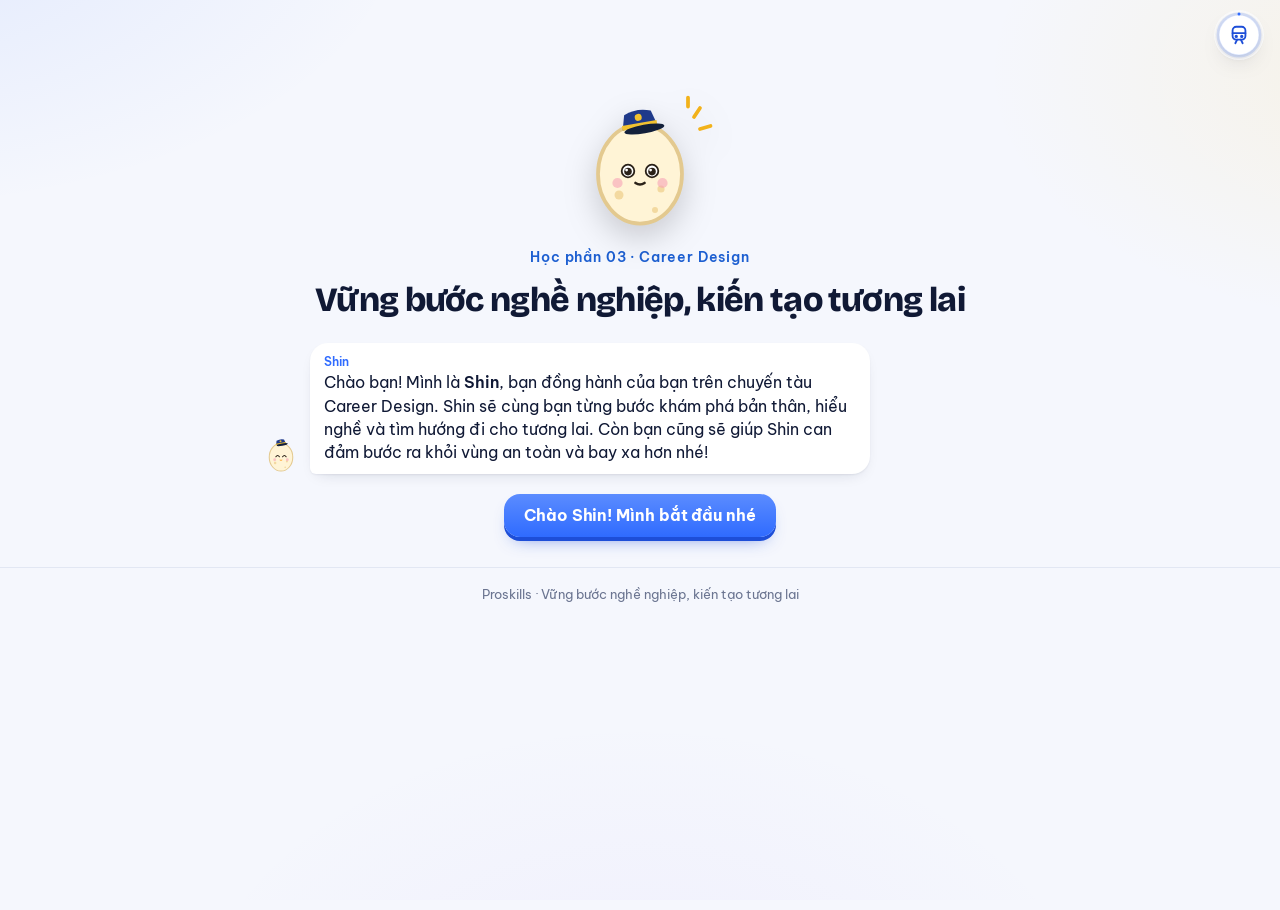
==== commit 435ad20d: "Edit text done" ====
--- a/index.html
+++ b/index.html
@@ -1687,7 +1687,7 @@
   R:{n:"Kỹ thuật", en:"Realistic", e:"r-R",
      d:"Thích làm với máy móc, dụng cụ, cây cối hoặc vật nuôi. Chăm chỉ, thực tế, thích thấy kết quả rõ ràng.",
      env:"Xưởng, nhà máy, công trường, nông trại, gara.",
-     tip:"Rèn cách diễn đạt và Hō-Ren-Sō. Làm việc ở Nhật thì báo cáo rõ ràng cũng quan trọng như làm việc tốt."},
+     tip:"Rèn cách diễn đạt và Horenso. Làm việc ở Nhật thì báo cáo rõ ràng cũng quan trọng như làm việc tốt."},
   I:{n:"Nghiên cứu", en:"Investigative", e:"r-I",
      d:"Tò mò, thích tìm hiểu nguyên nhân, thích phân tích và giải quyết vấn đề.",
      env:"Kỹ thuật, kiểm tra chất lượng, công nghệ, phòng thí nghiệm.",
@@ -1760,7 +1760,7 @@
   {s:"thuy-san", e:"i-thuysan", n:"Thủy sản", inc:"30–38 tr", d:"Chế biến hải sản, đóng gói, QC", r:"RC"},
   {s:"thuc-pham", e:"i-thucpham", n:"Thực phẩm", inc:"30–33 tr", d:"Sản xuất thực phẩm, bánh kẹo, bento", r:"RCA"},
   {s:"dieu-duong", e:"i-kaigo", n:"Kaigo · Chăm sóc", inc:"28–36 tr", d:"Chăm sóc người cao tuổi", r:"SRC"},
-  {s:"nha-hang", e:"i-nhahang", n:"Nhà hàng – Khách sạn", inc:"28–35 tr", d:"Phục vụ, đầu bếp, lễ tân", r:"SEA"},
+  {s:"nha-hang", e:"i-nhahang", n:"Nhà hàng-Khách sạn", inc:"28–35 tr", d:"Phục vụ, đầu bếp, lễ tân", r:"SEA"},
   {s:"ve-sinh-toa-nha", e:"i-vesinh", n:"Vệ sinh tòa nhà", inc:"28–35 tr", d:"Giữ gìn tòa nhà theo chuẩn Nhật", r:"RC"},
   {s:"ky-su", e:"i-kysu", n:"Kỹ sư công nghệ", inc:"38–50 tr", d:"IT, điện tử, tự động hóa (cần bằng ĐH)", r:"IRC"},
   {s:"khac", e:"final", n:"Nghề khác / nghề mơ ước", inc:"", d:"Nghề bạn muốn theo đuổi ngoài 17 ngành", r:"", other:1}
@@ -1782,27 +1782,27 @@
    intro:"Khởi động nhẹ: Hình dung mình sau 5 năm nữa...",
    done:"Bạn vừa tập nhìn xa hơn thường ngày- bước đầu để xây dựng sự nghiệp."},
   {n:2, c:"#2F6BFF", t:"#EAF0FF", lc:"#E0567F", em:"s2", q:"Đừng nói chữ được mà hãy nói chữ MUỐN.", vn:"Ga Biết Mình", k:"自分", kana:"じぶん", ro:"Jibun · Bản thân", acts:["a21","a22","a23"],
-   intro:"Nghề hợp với bạn nằm ở giao điểm của ba vòng tròn: việc bạn thích, việc bạn giỏi và điều quan trọng với bạn.",
+   intro:"Nghề hợp với bạn có thể ở giao điểm của ba vòng tròn: việc khi làm bạn thấy hứng thú, việc bạn giỏi (thế mạnh) và kết quả tạo ra từ công việc đó quan trọng, ý nghĩa với bạn.",
    done:"Hiểu mình là phần khó nhất của Career Design — và bạn đã làm được."},
   {n:3, c:"#2F6BFF", t:"#EAF0FF", lc:"#7A55D3", em:"s3", q:"Giương buồm theo sở trường.", qa:"Honda Sōichirō, nhà sáng lập Honda", vn:"Ga Tính Cách", k:"性格", kana:"せいかく", ro:"Seikaku · Tính cách", acts:["a31","a32","a33"],
-   intro:"Khám phá tính cách, đối chiếu gợi ý ngành nghề của Tikme và chọn nghề bạn muốn làm.",
+   intro:"Khám phá 06 nhóm tính cách, đối chiếu ngành nghề của Tikme gợi ý và chọn nghề bạn muốn làm.",
    done:"Bạn đã chọn hướng đi. Cùng tìm cách thực hiện nhé!"},
   {n:4, c:"#2F6BFF", t:"#EAF0FF", lc:"#22A05E", em:"s4", q:"Học là để biết cái mình chưa từng biết, làm được cái mình chưa từng làm.", vn:"Ga Ngành Nghề", k:"仕事", kana:"しごと", ro:"Shigoto · Công việc", acts:["a41","a42","a43"],
-   intro:"Tìm hiểu về nghề bằng: Làm gì, lộ trình ra sao, và bạn đã sẵn sàng chưa.",
+   intro:"Tìm hiểu về nghề qua các hoạt động: Người nghề này thường làm gì? Lộ trình nghề ra sao, bạn đã sẵn sàng chưa?",
    done:"Bạn đã biết tìm thông tin để hiểu nghề rõ hơn!"},
   {n:5, c:"#2F6BFF", t:"#EAF0FF", lc:"#2A74DB", em:"s5", q:"Giao tiếp là việc nỗ lực phát triển mối quan hệ với những người tốt hơn mình để học hỏi.", vn:"Ga Chuyện Trò", k:"対話", kana:"たいわ", ro:"Taiwa · Chuyện trò", acts:["a51","a52","a53"],
-   intro:"Học từ người đi trước và tập hỏi điều bạn muốn quan tâm tìm hiểu",
+   intro:"Học từ Senpai đi trước và tập cách đặt câu hỏi đê có thêm thông tin mình quan tâm",
    done:"Đã học hỏi vài điều hay từ các anh chị đi trước. Bây giờ đến lượt bạn “tự lắp đường ray” cho hành trình của mình nhé."},
-  {n:6, c:"#2F6BFF", t:"#EAF0FF", lc:"#0F9F98", em:"s6", q:"Mỗi người đều có một con đường được trao cho riêng mình.", qa:"Matsushita Kōnosuke, nhà sáng lập Panasonic", vn:"Ga Đường Ray", k:"道のり", kana:"みちのり", ro:"Michinori · Chặng đường", acts:["a61","a62","a63"],
-   intro:"Phác thảo 3 hướng đi, thử xây hành trình cho 3 chặng JPC-Nhật Bản-Sau đó và xem mình còn thiếu gì để lên kế hoạch học tập, rèn luyện nhé.",
+  {n:6, c:"#2F6BFF", t:"#EAF0FF", lc:"#0F9F98", em:"s6", q:"Mỗi người đều có một con đường được trao cho riêng mình.", qa:"Matsushita Kōnosuke, nhà sáng lập Panasonic", vn:"Ga Định Hướng", k:"道のり", kana:"みちのり", ro:"Michinori · Chặng đường", acts:["a61","a62","a63"],
+   intro:"Suy nghĩ ít nhất 3 hướng có thể đi, sau đó thử lập kế hoạch 3 giai đoạn JPC - Nhật Bản và dài hạn hơn nhé.",
    done:"Đường ray đã thành hình! Chỉ còn một ga thử thách nữa thôi."},
   {n:7, c:"#2F6BFF", t:"#EAF0FF", lc:"#DE3F35", em:"s7", q:"Nếu trong cuộc đời này không có những thử thách, có lẽ mình sẽ không bao giờ biết mình là ai và được sinh ra để làm gì?", vn:"Ga Thử Thách", k:"挑戦", kana:"ちょうせん", ro:"Chōsen · Thử thách", acts:["a71","a72","a73"],
-   intro:"Bạn đang đứng ở Ga khó nhất: chuẩn bị cho thử thách phía trước và chủ động bước ra khỏi vùng an toàn của chính mình.",
+   intro:"Đến Ga này, cùng chuẩn bị cho những thử thách phía trước và chủ động bước ra khỏi vùng an toàn của mình bạn nhé.",
    done:"Bạn đã qua ga khó nhất. Ga Ước Mơ đang chờ bạn nhận vé!"}
 ];
 var FINAL = {vn:"Ga Ước Mơ", k:"夢", kana:"ゆめ", ro:"Yume · Ước mơ", c:"#2F6BFF", t:"#EAF0FF", lc:"#FFB020", em:"final"};
 var START = {vn:"Sân ga Xuất phát", k:"出発", kana:"しゅっぱつ", ro:"Shuppatsu · Xuất phát", c:"#2F6BFF", t:"#EAF0FF", lc:"#2F6BFF", em:"start",
- video:"https://www.youtube.com/watch?v=PrgsXcJ_yGc&t=10s", vtitle:"Những tấm gương anh chị học viên Esuhai",
+ video:"https://www.youtube.com/watch?v=PrgsXcJ_yGc&t=10s", vtitle:"Những tấm gương Anh Chị học viên Esuhai",
  intro:["Career Design là tự thiết kế hướng đi nghề nghiệp xuất phát từ hiểu mình, hiểu nghề và biết hôm nay cần bắt đầu từ đâu, cần học gì và chuẩn bị gì cho tương lai.","Trước khi bắt đầu, [Tên] cùng xem hành trình “đổi đời” của các anh chị cựu học viên Esuhai/JPC nhé","Khi xem, thử để ý: họ bắt đầu từ đâu, đã chọn điều gì, và điều gì giúp họ đi xa."]};
 
 /* ================= CÁC HOẠT ĐỘNG ================= */
@@ -1812,21 +1812,21 @@
  d:"5 tình huống đời thường — bạn sẽ chọn bên nào?",
  learn:"<p>Nghĩ dài hạn là chịu khó và nỗ lực học tập, rèn luyện ngay từ bây giờ vì một tương lai tốt đẹp hơn. Đọc và chọn theo suy nghĩ thật của bạn nhé.</p>",
  pairs:[
-  {q:"Nhận lương tháng đầu", a:{t:"Mua ngay điện thoại mới",d:"Vui ngay hôm nay, cuối tháng lại hết tiền."}, b:{t:"Gửi về nhà một phần, để dành một phần",d:"Vẫn tự thưởng chút ít, phần còn lại dành cho dự định."}, long:"b",
+  {q:"Nhận lương tháng đầu tiên, bạn sẽ chọn làm gì?", a:{t:"Mua ngay điện thoại mới",d:"Vui ngay hôm nay, cuối tháng lại hết tiền."}, b:{t:"Gửi về nhà một phần, để dành cho mình một phần",d:"Vẫn tự thưởng chút ít, phần còn lại để tiết kiệm."}, long:"b",
    why:"Giấc mơ xây nhà, mở xưởng đều bắt đầu từ thói quen biết để dành những khoản nhỏ mỗi tháng.", ask:"Bạn muốn dùng khoản tiết kiệm đầu tiên vào việc gì?"},
-  {q:"Buổi tối rảnh", a:{t:"Lướt TikTok đến 1 giờ sáng",d:"Vui, nhưng sáng hôm sau mệt, lên lớp buồn ngủ."}, b:{t:"Học 15 phút từ vựng rồi ngủ sớm",d:"Mỗi ngày một ít, cộng dồn thành nhiều."}, long:"b",
+  {q:"Buổi tối có thời gian rảnh rỗi, bạn sẽ chọn làm gì?", a:{t:"Lướt TikTok đến 1 giờ sáng",d:"Vui, nhưng sáng hôm sau mệt, lên lớp buồn ngủ."}, b:{t:"Học 15 phút từ vựng rồi ngủ sớm",d:"Mỗi ngày một ít, cộng dồn thành nhiều."}, long:"b",
    why:"15 phút học mỗi tối giúp bạn tích lũy hơn 90 giờ mỗi năm đấy!", ask:"15 phút mỗi tối của bạn sẽ dành cho việc gì?"},
-  {q:"Gặp bài khó trên lớp", a:{t:"Để đó, “sang Nhật rồi học”",d:"Nhẹ nhàng bây giờ, nhưng chỗ hổng cứ lớn dần."}, b:{t:"Hỏi thầy cô ngay hôm nay",d:"Hơi ngại một chút, nhưng hiểu chắc nền tảng."}, long:"b",
+  {q:"Gặp bài tập khó trên lớp, bạn sẽ chọn làm gì?", a:{t:"Để đó, “sang Nhật rồi học”",d:"Nhẹ nhàng bây giờ, nhưng chỗ hổng cứ lớn dần."}, b:{t:"Hỏi thầy cô ngay tại lớp",d:"Hơi ngại một chút, nhưng hiểu chắc nền tảng."}, long:"b",
    why:"Đi nhanh mà thiếu nền tảng thì khó khăn về sau. Hiểu chắc từ bây giờ, sang Nhật bạn mới vững vàng được!", ask:"Có bài nào bạn đang để đó không?"},
-  {q:"Cuối tuần", a:{t:"Ngủ nướng cả ngày",d:"Nghỉ ngơi là cần, nhưng cả ngày thì phí."}, b:{t:"Chạy bộ, dọn phòng gọn gàng",d:"Khỏe hơn, chỗ ở gọn — tập luôn tác phong 5S."}, long:"b",
+  {q:"Cuối tuần nghỉ ngơi, bạn sẽ chọn làm gì?", a:{t:"Ngủ nướng cả ngày",d:"Nghỉ ngơi là cần, nhưng cả ngày thì phí."}, b:{t:"Chạy bộ, dọn phòng gọn gàng",d:"Khỏe hơn, chỗ ở gọn — tập luôn tác phong 5S."}, long:"b",
    why:"Sức khỏe và thói quen gọn gàng là “vốn” bạn mang theo sang Nhật mỗi ngày.", ask:"Cuối tuần này, bạn sẽ làm gì để chăm sóc  bản thân?"},
-  {q:"Bạn rủ nghỉ học đi chơi", a:{t:"Đi luôn, vui là chính",d:"Vui một buổi, mất một bài học."}, b:{t:"Từ chối khéo, hẹn cuối tuần",d:"Vẫn giữ tình bạn, lại không lỡ bài."}, long:"b",
+  {q:"Bạn cùng lớp rủ nghỉ học đi chơi, bạn sẽ chọn làm gì?", a:{t:"Đi luôn, vui là chính",d:"Vui một buổi, mất một bài học."}, b:{t:"Từ chối khéo, hẹn cuối tuần",d:"Vẫn giữ tình bạn, lại không lỡ bài."}, long:"b",
    why:"Biết nói “không” đúng lúc là kỹ năng của người tự chủ — giữ được việc chính mà vẫn giữ được bạn bè.", ask:"Bạn sẽ từ chối khéo thế nào?"}
  ]},
 a12:{t:"Mục tiêu của tôi ở 3 chặng", mins:3, kind:"sort3",
  d:"Xếp 9 mục tiêu vào đúng chặng của chuyến tàu.",
  learn:"<p>Hành trình có 3 chặng: Chặng 1 là từ 9 đến 12 tháng học tại JPC, chặng 2 là 3 đến 5 năm tại Nhật còn chặng 3 là hướng đi sau đó. Mỗi mục tiêu nhỏ dưới đây theo bạn là thuộc chặng nào?</p>",
- bins:[["Chặng 1 · Tại JPC","9–12 tháng"],["Chặng 2 · Tại Nhật","khoảng 3 năm"],["Chặng 3 · Sau đó","hướng đi tiếp"]],
+ bins:[["Chặng 1 · Học tại JPC","9-12 tháng"],["Chặng 2 · Tại Nhật","3-5 năm"],["Chặng 3","Định hướng xa hơn"]],
  items:[
   {t:"Thuộc 30 từ vựng mới trong tuần này",b:0,why:"Việc của tuần này ở trường — những viên gạch nhỏ xây nên mục tiêu lớn."},
   {t:"Thi đậu chứng chỉ kỹ năng nghề (Ginou Kentei cấp 3) khi đang làm ở Nhật",b:1,why:"Thường thi trong những năm làm việc tại Nhật — thuộc Chặng 2."},
@@ -1866,7 +1866,7 @@
  d:"Chọn 3 điều quan trọng nhất với bạn, rồi tìm giao điểm 3 vòng tròn.",
  learn:"<p>Vòng tròn 3: điều gì quan trọng với bạn và giúp bạn giữ vững tâm hơn khi đứng trước nhiều lựa chọn, hướng đi.</p>",
  opts:["Thu nhập cao","Gia đình","Học hỏi, phát triển","Ổn định lâu dài","Sức khỏe","Tự do, tự chủ","Giúp đỡ người khác","Được tôn trọng","Khám phá, trải nghiệm","Làm chủ, kinh doanh"],
- fields:[{k:"inter",l:"Bạn nghĩ 1–3 công việc nào phù hợp cả sở thích, thế mạnh và điều bạn coi trọng?",sub:"Việc bạn thích + việc bạn giỏi + điều quan trọng với bạn.",ph:"Ví dụ: Mình chọn bảo dưỡng ô tô vì thích sửa xe, khéo tay và thấy nghề có nhu cầu tuyển dụng.",req:1,rows:3}]},
+ fields:[{k:"inter",l:"Bạn nghĩ từ 1 đến 3 công việc nào phù hợp cả sở thích, thế mạnh và điều bạn coi trọng?",sub:"Việc bạn thích + việc bạn giỏi + điều quan trọng với bạn.",ph:"Ví dụ: Mình chọn bảo dưỡng ô tô vì thích sửa xe, khéo tay và thấy nghề có nhu cầu tuyển dụng.",req:1,rows:3}]},
 
 /* ---------- GA 3 ---------- */
 a31:{t:"Trắc nghiệm RIASEC: 6 nhóm tính cách nghề nghiệp", mins:5, kind:"quiz",
@@ -1875,21 +1875,21 @@
 a32:{t:"Ghép với trắc nghiệm ngành của Tikme", mins:5, kind:"tikme",
  d:"Làm trắc nghiệm Tikme, rồi sau đó đối chiếu với bài trắc nghiệm tính cách nghề vừa làm.",
  learn:"<p>RIASEC gợi ý tính cách theo nghề nghiệp; TIKME gợi ý công việc phù hợp trong 17 ngành nghề đang có. Tham khảo hai kết quả để có góc nhìn nhiều chiều hơn nhé.</p>"},
-a33:{t:"Chọn ga đích và phương án B", mins:5, kind:"pick",
- d:"Xem video 3 dấu hiệu chọn nghề của Thầy chia sẻ, chọn một nghề chính và một nghề phương án B.",
+a33:{t:"Chọn ga đích và phương án 2", mins:5, kind:"pick",
+ d:"Xem video 3 dấu hiệu chọn nghề của Thầy chia sẻ, chọn một nghề chính và một nghề phương án 2.",
  video:"https://www.youtube.com/watch?v=gndJToZz76M", vtitle:"Thầy Lê Long Sơn · Dấu hiệu chọn nghề phù hợp cho tương lai",
- signs:[["Năng khiếu","Bạn có năng khiếu gì mà nghề này sẽ cần đến? Ví dụ thích giao tiếp thì hợp nghề cần tương tác trao đổi; thích vẽ-sáng tạo thì hợp nghề thiết kế…"],["Ước mơ từ nhỏ","Hồi nhỏ bạn từng mơ làm nghề gì? Đến giờ ước mơ đó còn không, có liên quan đến lựa chọn hôm nay không?"],["Hình mẫu","Bạn ngưỡng mộ ai và muốn học điều gì từ họ? Có thể là người thân, thầy cô hoặc anh chị đi trước."]],
- learn:"<p>3 dấu hiệu chọn nghề Thầy Sơn chia sẻ: năng khiếu, ước mơ từ nhỏ và hình mẫu bạn muốn trở thành. Khi có thêm “phương án B” không phải là bạn thiếu cam kết, vì bạn chắc chắn bạn không chỉ làm được một nghề duy nhất!</p>"},
+ signs:[["Năng khiếu","Bạn có năng khiếu gì mà nghề này sẽ cần đến? Ví dụ thích giao tiếp thì hợp nghề cần tương tác trao đổi; thích vẽ-sáng tạo thì hợp nghề thiết kế…"],["Ước mơ từ nhỏ","Hồi nhỏ bạn từng mơ làm gì? Đến giờ ước mơ đó còn không và có liên quan đến lựa chọn hôm nay không?"],["Hình mẫu","Bạn ngưỡng mộ ai và muốn học điều gì từ họ? Có thể là người thân, thầy cô hoặc anh chị đi trước."]],
+ learn:"<p>3 dấu hiệu chọn nghề Thầy Sơn chia sẻ: năng khiếu, ước mơ từ nhỏ và hình mẫu bạn muốn trở thành. Khi có thêm “phương án 2” không phải là bạn thiếu cam kết, vì bạn chắc chắn bạn không chỉ làm được một nghề duy nhất!</p>"},
 
 /* ---------- GA 4 ---------- */
-a41:{t:"Đọc bản đồ một nghề", mins:5, kind:"mcq",
+a41:{t:"Tìm hiểu về nghề", mins:5, kind:"mcq",
  d:"Xem 4 nghề mẫu trên Tikme rồi trả lời 4 câu hỏi.",
  learn:"<p>Mở 4 thẻ nghề từ Tikme, rồi trả lời mỗi nghề một câu hỏi.</p>",
  qs:[
-  {q:"Cơ khí · Người mới khi làm việc trong nhà máy thường bắt đầu từ việc gì?", o:["Vận hành máy CNC ngay ngày đầu tiên","Đo lường, vệ sinh máy, học quy trình dưới sự hướng dẫn của senpai","Thiết kế khuôn mẫu","Quản lý tổ sản xuất"], a:1, why:"Công ty Nhật thường đào tạo người mới từ việc đơn giản nhất, 3–6 tháng, có Senpai kèm 1:1. Hãy kiên nhẫn học từng bước nhé."},
+  {q:"Cơ khí · Người mới khi làm việc trong nhà máy thường bắt đầu từ việc gì?", o:["Vận hành máy CNC ngay ngày đầu tiên","Đo lường, vệ sinh máy, học quy trình dưới sự hướng dẫn của senpai","Thiết kế khuôn mẫu","Quản lý tổ sản xuất, đề xuất ý tưởng nâng cao chất lượng, giảm chi phí sản xuất"], a:1, why:"Công ty Nhật thường đào tạo người mới từ việc đơn giản nhất, 3–6 tháng, có Senpai kèm 1:1. Hãy kiên nhẫn học từng bước nhé."},
   {q:"Thực tập sinh ngành Kaigo cần trình độ tiếng Nhật nào khi nhập cảnh?", o:["Không cần tiếng Nhật","N5","N4","N1"], a:2, why:"Theo Tikme, Thực tập sinh Kaigo cần N4 khi nhập cảnh để giao tiếp trong công việc chăm sóc."},
-  {q:"Xây dựng · Mỗi sáng ở công trường Nhật có buổi “KY” (危険予知). Buổi này để làm gì?", o:["Điểm danh để tính lương","Dự đoán nguy hiểm trước khi bắt đầu làm việc","Tập thể dục giữa giờ","Chọn người tăng ca"], a:1, why:"KY (Kiken Yochi) là dự đoán nguy hiểm trước giờ làm. Công trường ở Nhật luôn đặt an toàn lên đầu."},
-  {q:"Nhà hàng – Khách sạn · Tinh thần “Omotenashi” trong ngành dịch vụ Nhật nghĩa là gì?", o:["Phục vụ thật nhanh để được nhận tip","Phục vụ tận tâm, đoán trước nhu cầu của khách","Chỉ làm đúng việc được giao, không hơn","Cúi chào thật sâu với mọi khách"], a:1, why:"Omotenashi là phục vụ từ tâm, chăm chút cả điều khách chưa kịp nói ra. Ở Nhật gần như không có văn hóa tip cho nhân viên dịch vụ."}
+  {q:"Xây dựng · Mỗi sáng ở công trường Nhật có buổi “KY” (危険予知). Buổi này để làm gì?", o:["Điểm danh để tính lương","Dự đoán nguy hiểm trước khi bắt đầu làm việc","Tập thể dục giữa giờ, như bài Radio Taiso đã được học trong môn Thể chất trường dạy","Chọn người làm tăng ca hôm nay"], a:1, why:"KY (Kiken Yochi) là dự đoán nguy hiểm trước giờ làm. Công trường ở Nhật luôn đặt an toàn lên đầu."},
+  {q:"Nhà hàng-Khách sạn · Tinh thần “Omotenashi” trong ngành dịch vụ Nhật nghĩa là gì?", o:["Phục vụ thật nhanh để được nhận tip","Phục vụ tận tâm, đoán trước nhu cầu của khách","Chỉ làm đúng việc được giao, không hơn","Cúi chào thật sâu với mọi khách"], a:1, why:"Omotenashi là phục vụ từ tâm, chăm chút cả điều khách chưa kịp nói ra. Ở Nhật gần như không có văn hóa tip cho nhân viên dịch vụ."}
  ]},
 a42:{t:"Thử thách hiểu nghề", mins:5, kind:"know",
  d:"Bạn hiểu nghề mình chọn đến đâu? Ghép 2 cột với nhau nhé.",
@@ -1916,32 +1916,32 @@
  d:"Chọn một câu chuyện trên chuyên mục Đổi đời trên Tikme, đọc và ghi lại bài học bạn rút ra cho mình.",
  learn:"<p>Chọn một senpai (hoặc câu chuyện khác trên Tikme), đọc rồi quay lại ghi chép.</p>",
  fields:[
-  {k:"who",l:"Senpai bạn chọn (tên, ngành)",ph:"Ví dụ: Chị Trần Thị Thúy — cựu thực tập sinh, nay làm giám đốc",req:1,rows:1},
+  {k:"who",l:"Senpai bạn chọn (tên, ngành)",ph:"Ví dụ: Chị Trần Thị Thúy- cựu thực tập sinh, nay làm giám đốc",req:1,rows:1},
   {k:"turn",l:"Bước ngoặt quan trọng trong hành trình của họ",ph:"Họ đã quyết định gì, vượt qua điều gì?",req:1,rows:2},
   {k:"lesson",l:"Điều bạn muốn học theo",ph:"Một thói quen, một cách nghĩ, một quyết định…",req:1,rows:2},
-  {k:"guide",l:"Ngoài đời, ai có thể là người dẫn đường cho bạn?",sub:"Thầy cô, anh chị đi trước, người thân… Ghi tên và vì sao.",ph:"Ví dụ: Anh họ mình đang làm công việc trong ngành cơ khí ở Aichi. Mình sẽ hỏi anh mỗi tháng…",req:1,rows:2}
+  {k:"guide",l:"Ngoài đời, ai có thể là người dẫn đường cho bạn?",sub:"Thầy cô, anh chị đi trước, người thân… Ghi tên và vì sao.",ph:"Ví dụ: Anh họ mình đang là Kỹ sư tại công ty.... Mình sẽ hỏi anh về …",req:1,rows:2}
  ]},
 a53:{t:"Phỏng vấn anh Minh", mins:5, kind:"chatint",
  d:"Hỏi hay không hỏi? Tập đặt câu hỏi hay với người đi trước.",
  learn:"<p>Câu hỏi hay là câu hỏi <b>mở</b>, <b>cụ thể</b> và giúp bạn biết <b>mình nên làm gì</b>.</p>"},
 
 /* ---------- GA 6 ---------- */
-a61:{t:"Ba con đường đến tuổi 30", mins:5, kind:"odyssey",
+a61:{t:"Ba con đường", mins:5, kind:"odyssey",
  d:"Phác thảo ba con đường bạn có thể đi, so sánh rồi chọn một con đường sắp tới sẽ đi nhé.",
  learn:"<p>Phác thảo ba con đường rồi so sánh, vì có nhiều lựa chọn giúp bạn sẽ tự tin & “bớt áp lực” hơn.</p>",
- paths:[["Con đường 1 · Kế hoạch chính","Đi theo ga đích bạn đã chọn"],["Con đường 2 · Nếu con đường 1 không thành","Đi theo phương án B"],["Con đường 3 · Nếu không phải lo tiền và ý kiến người khác","Nghề bạn thật sự mơ ước, có thể ngoài 17 ngành"]],
+ paths:[["Con đường 1 · Kế hoạch chính","Đi theo ga đích bạn đã chọn"],["Con đường 2 · Nếu con đường 1 không thành","Đi theo phương án 2"],["Con đường 3 · Nếu không phải lo tiền và ý kiến người khác","Nghề bạn thật sự mơ ước, có thể ngoài 17 ngành"]],
  gauges:[["like","Mức độ yêu thích","Yêu thích"],["conf","Mức độ tự tin","Tự tin"],["res","Nguồn lực mình có","Nguồn lực","Ví dụ: tài chính, sự ủng hộ của gia đình…"]]},
-a62:{t:"Lắp đường ray 3 chặng", mins:5, kind:"roadmap",
+a62:{t:"Lập kế hoạch cần học gì, làm gì", mins:5, kind:"roadmap",
  d:"Chọn mục tiêu cho từng chặng: tại JPC, tại Nhật và xa hơn.",
  learn:"<p>Chọn mục tiêu cho từng chặng. Bạn chưa rõ ràng hết cũng không sao, cuộc sống không phải khi nào cũng đi theo một đường thẳng duy nhất được “lập trình” sẵn trước.</b></p>",
  now:{jp:["N5","N4","N3","N2"],
   com:["Giao tiếp cơ bản trong cuộc sống hằng ngày","Hiểu từ vựng cơ bản về công việc","Tự giới thiệu và trả lời phỏng vấn bằng tiếng Nhật","Nghe hiểu hướng dẫn an toàn, chỉ thị công việc","Viết nhật ký, báo cáo ngắn bằng tiếng Nhật"],
-  hab:["Đúng giờ, không đi trễ","5S: gọn gàng nơi ở, nơi học","Báo cáo – liên lạc – thảo luận (Hō-Ren-Sō)","Ghi chép khi được hướng dẫn","Chủ động chào hỏi","Quản lý chi tiêu hằng tháng","Tìm hiểu về nghề mỗi tuần","Làm việc nhóm, giúp bạn cùng lớp"],
+  hab:["Đúng giờ, không đi trễ","5S: gọn gàng nơi ở, nơi học","Báo cáo – liên lạc – thảo luận (Horenso)","Ghi chép khi được hướng dẫn","Chủ động chào hỏi","Quản lý chi tiêu hằng tháng","Tìm hiểu về nghề mỗi tuần","Làm việc nhóm, giúp bạn cùng lớp"],
   hl:["Chạy bộ, tập thể dục 3 buổi mỗi tuần","Ngủ trước 23h, dậy trước 6h","Không thuốc lá, hạn chế rượu bia","Ăn uống điều độ, đủ bữa","Tập thể dục buổi sáng cùng lớp","Không dùng điện thoại sau 22h"]},
  jp:{jp:["Giữ vững N4","N3","N2","N1"],
   work:["Thành thợ chính, vững tay nghề","Đậu chứng chỉ kỹ năng (Ginou Kentei)","Lên Kỹ năng đặc định 1 / 2","Làm trưởng nhóm, kèm người mới","Được giao việc khó hơn, máy móc hiện đại hơn","Chuyển sang tư cách lưu trú Kaigo"],
   joy:["Du lịch khám phá các tỉnh của Nhật","Leo núi Phú Sĩ","Tắm onsen, ngắm hoa anh đào, lá đỏ","Tham gia lễ hội matsuri","Kết bạn với người Nhật","Học nấu món Nhật","Chơi thể thao, câu lạc bộ cuối tuần","Chụp ảnh, quay video cuộc sống ở Nhật"]},
- bring:["Một nghề vững tay","Tiếng Nhật làm việc được","Cách làm việc chuẩn Nhật (5S, Hō-Ren-Sō)","Công nghệ, kỹ thuật mới","Các mối quan hệ, người đỡ đầu","Thói quen tốt, kỷ luật","Vốn để lo cho gia đình","Vốn để khởi nghiệp"]},
+ bring:["Một nghề vững tay","Tiếng Nhật làm việc được","Cách làm việc chuẩn Nhật (5S, Horenso)","Công nghệ, kỹ thuật mới","Các mối quan hệ, người đỡ đầu","Thói quen tốt, kỷ luật","Vốn để lo cho gia đình","Vốn để khởi nghiệp"]},
 a63:{t:"Đo khoảng cách", mins:5, kind:"gap",
  d:"Điều cần học, rèn thêm = yêu cầu của nghề − điều đã có. Rồi viết công thức thói quen.",
  learn:"<p><b>Điều cần học, rèn thêm = Yêu cầu của nghề − Những gì bạn đã có.</b> Rồi biến điều còn thiếu thành thói quen bằng công thức “Khi… tôi sẽ…”.</p>",
@@ -1968,7 +1968,7 @@
 var GAP_COMMON = [
   ["Ngoại ngữ",["Tiếng Nhật N5 trở lên, chào hỏi và báo cáo cơ bản"]],
   ["Kỹ năng nghề",["Làm tỉ mỉ, chính xác theo hướng dẫn"]],
-  ["Tác phong",["Đúng giờ, 5S, Hō-Ren-Sō"]],
+  ["Tác phong",["Đúng giờ, 5S, Horenso"]],
   ["Sức khỏe – thể lực",["Sức khỏe tốt, chịu được làm theo ca"]],
   ["Kinh nghiệm – bằng cấp",["Kinh nghiệm hoặc bằng cấp phù hợp vị trí việc làm"]]
 ];
@@ -1987,7 +1987,7 @@
  {k:"ck", e:"i-cokhi", n:"Cơ khí", u:"/nganh-nghe/co-khi",
   day:"Doanh nghiệp không yêu cầu kinh nghiệm. Người mới bắt đầu từ đo lường, vệ sinh máy, quan sát quy trình, rồi mới được giao vận hành máy CNC. Đào tạo 3–6 tháng, có senpai kèm 1:1. Mỗi sáng có Chōrei (朝礼) 10 phút nhắc mục tiêu và an toàn; xưởng làm theo 5S.",
   traits:["Kiên trì","Chính xác, tỉ mỉ","Ham học máy móc","Trách nhiệm"],
-  ladder:[["Năm 1 · TTS","Học viên, vận hành máy cơ bản"],["Năm 3 · TTS","Thợ chính, CNC và gia công chính xác"],["Năm 5 · KNĐĐ 1","Trưởng nhóm 5–10 người"],["Năm 10 · KNĐĐ 2","Kỹ thuật viên khuôn mẫu"]],
+  ladder:[["Năm 1 · TTS","Học viên, vận hành máy cơ bản"],["Năm 3 · TTS","Thợ chính, CNC và gia công cơ khí chính xác"],["Năm 5 · KNĐĐ 1","Trưởng nhóm từ 5 đến 10 người"],["Năm 10 · KNĐĐ 2","Kỹ thuật viên khuôn mẫu"]],
   cert:"Ginou Kentei (技能検定) cơ bản → cấp 3 → cấp 2, cả nước Nhật công nhận. Đạt cấp 2 mở đường lên Kỹ năng đặc định 2."},
  {k:"kg", e:"i-kaigo", n:"Kaigo", u:"/nganh-nghe/dieu-duong",
   day:"Đo huyết áp buổi sáng, hỗ trợ ăn uống, tắm rửa, đổi tư thế, sinh hoạt tập thể buổi chiều, ghi hồ sơ và bàn giao ca. Không làm việc y tế xâm lấn như tiêm, truyền (vốn là việc của y tá).",
@@ -2000,7 +2000,7 @@
   traits:["Sức khỏe tốt","Chịu khó ngoài trời","Làm việc nhóm","Ý thức an toàn"],
   ladder:[["Năm 1 · TTS","Công nhân xây dựng"],["Năm 3 · TTS","Thợ chính một nghề (cốt thép, cốp pha…)"],["Năm 5 · KNĐĐ 1","Trưởng nhóm thi công"],["Năm 10 · KNĐĐ 2","Giám sát dự án"]],
   cert:"An toàn lao động (安全衛生教育, bắt buộc) → Ginou Kentei Xây dựng (建設技能検定) → Sekou Kanri Gishi (施工管理技士) để lên giám sát."},
- {k:"nh", e:"i-nhahang", n:"Nhà hàng – Khách sạn", u:"/nganh-nghe/nha-hang",
+ {k:"nh", e:"i-nhahang", n:"Nhà hàng-Khách sạn", u:"/nganh-nghe/nha-hang",
   day:"Tùy vị trí, bạn đón khách, phục vụ món, làm buồng phòng hoặc phụ bếp. Công việc làm theo ca, cần đúng quy trình, dùng kính ngữ phù hợp và phục vụ tận tâm. Cuối tuần hay mùa du lịch thường rất đông khách.",
   traits:["Lòng hiếu khách (Omotenashi)","Giao tiếp tốt","Gọn gàng","Linh hoạt giờ giấc"],
   jp:"Ngành dùng tiếng Nhật nhiều nhất: Công việc Lễ tân và phục vụ giao tiếp tiếp Nhật tốt, lịch sự. Lưu ý: Ngành Khách sạn có diện Thực tập sinh, Ngành nhà hàng có thể tham gia qua Tokutei 1 hoặc Ikusei Shuro.",
@@ -2039,8 +2039,8 @@
 var BADGES = [
   {n:"Người nhìn xa", d:"Biết nghĩ cho 5 năm sau và hành động từ hôm nay"},
   {n:"Người hiểu mình", d:"Biết mình thích gì, giỏi gì và trân trọng điều gì"},
-  {n:"Người chọn hướng", d:"Đã chọn ga đích và có phương án B"},
-  {n:"Thám tử nghề nghiệp", d:"Tìm hiểu nghề bằng thông tin thật"},
+  {n:"Người chọn hướng", d:"Đã chọn ga đích và có phương án 2"},
+  {n:"Thám tử nghề nghiệp", d:"Tự tìm hiểu nghề bằng thông tin xác thực"},
   {n:"Người biết học hỏi", d:"Học từ người đi trước, biết đặt câu hỏi hay"},
   {n:"Kiến trúc sư hành trình", d:"Lắp xong đường ray 3 chặng"},
   {n:"Người dám thử", d:"Chủ động đón thử thách để lớn lên"}
@@ -2064,16 +2064,16 @@
  4:{type:"match", t:"Khởi động · Ghép 6 nhóm tính cách", pairs:[
    ["Kỹ thuật","Thích làm bằng tay, với máy móc"],["Nghiên cứu","Tò mò, thích tìm hiểu vì sao"],["Nghệ thuật","Sáng tạo, thích cái đẹp"],["Xã hội","Thích giúp đỡ, chăm sóc người khác"],["Quản lý","Thích dẫn dắt, thuyết phục người khác"],["Nghiệp vụ","Ngăn nắp, thích quy trình rõ ràng"]]},
  5:{type:"match", t:"Ôn nhanh · Ghép nghề với việc hằng ngày", pairs:[
-   ["Cơ khí","Vận hành máy CNC"],["Kaigo","Hỗ trợ người cao tuổi ăn uống"],["Xây dựng","Dựng cốt thép theo bản vẽ"],["Nhà hàng – Khách sạn","Đón khách, dọn buồng phòng"]]},
- 6:{type:"order", t:"Ôn nhanh · Sắp xếp lộ trình nghề Cơ khí", items:[["Năm 1","Học viên, vận hành máy cơ bản"],["Năm 3","Thợ chính, CNC và gia công chính xác"],["Năm 5","Trưởng nhóm 5–10 người"],["Năm 10","Kỹ thuật viên khuôn mẫu"]]},
+   ["Cơ khí","Vận hành máy CNC"],["Kaigo","Hỗ trợ người cao tuổi ăn uống"],["Xây dựng","Dựng cốt thép theo bản vẽ kỹ thuật"],["Nhà hàng-Khách sạn","Đón khách, dọn buồng phòng"]]},
+ 6:{type:"order", t:"Ôn nhanh · Sắp xếp lộ trình nghề Cơ khí", items:[["Năm 1","Học viên, vận hành máy cơ bản"],["Năm 3","Thợ chính, CNC và gia công cơ khí chính xác"],["Năm 5","Trưởng nhóm từ 5 đến 10 người"],["Năm 10","Kỹ thuật viên khuôn mẫu"]]},
  7:{type:"mix", t:"Khởi động 1 phút · 12 câu ôn tập"}
 };
 /* Câu tiếng Nhật nơi làm việc cuối mỗi ga (không bắt buộc, +10 XP) */
 var JP = {
- 1:["石の上にも三年","Ishi no ue ni mo san nen",["Đá nặng ba năm mới chuyển","Ngồi trên đá ba năm, đá cũng ấm","Ba năm sống trên núi đá"],1,"Kiên trì đủ lâu thì việc khó cũng thành. Như Ga Nhìn Xa: nghĩ cho 5 năm sau và bền bỉ với thói quen nhỏ mỗi ngày."],
+ 1:["石の上にも三年","Ishi no ue ni mo san nen",["Đá nặng ba năm mới chuyển","Ngồi trên đá ba năm, đá cũng ấm","Ba năm sống trên núi đá"],1,"Kiên trì đủ lâu thì việc khó cũng thành. Như ở Ga Nhìn Xa: nghĩ cho 5 năm sau nhưng phải bền bỉ với các thói quen nhỏ hằng ngày."],
  2:["好きこそ物の上手なれ","Suki koso mono no jōzu nare",["Có thích thì mới giỏi","Thích gì làm nấy","Người giỏi thì ai cũng thích"],0,"Làm việc mình thật sự thích sẽ bản thân có động lực hơn rất nhiều. Vì vậy Ga Biết Mình bắt đầu từ câu hỏi “Tôi thích làm gì?”."],
- 3:["十人十色","Jūnin toiro",["Mười người một lòng","Mười màu cho một người","Mười người mười màu"],2,"Mỗi người có tính cách và thế mạnh riêng. Hãy tìm nghề phù hợp với bạn, không có đáp án “đúng” cho tất ca như nhau ở đây."],
- 4:["百聞は一見に如かず","Hyakubun wa ikken ni shikazu",["Trăm nghe không bằng một thấy","Nghe trăm lần sẽ nhớ","Một lần thấy, trăm lần quên"],0,"Xem thông tin và thực tế công việc để hiểu nghề rõ hơn."],
+ 3:["十人十色","Jūnin toiro",["Mười người một lòng","Mười màu cho một người","Mười người mười màu"],2,"Mỗi người có tính cách và thế mạnh riêng. Hãy tìm nghề phù hợp với bạn, không có đáp án “đúng” và duy nhất cho tất cả mọi người."],
+ 4:["百聞は一見に如かず","Hyakubun wa ikken ni shikazu",["Trăm nghe không bằng một thấy","Nghe trăm lần sẽ nhớ","Một lần thấy, trăm lần quên"],0,"Hãy xem thông tin và thực tế công việc để hiểu nghề rõ hơn nhé."],
  5:["聞くは一時の恥、聞かぬは一生の恥","Kiku wa ittoki no haji, kikanu wa isshō no haji",["Hỏi nhiều thì bị chê cười","Hỏi thì ngại một lúc, không hỏi thì thiệt cả đời","Không hỏi thì không ai trách"],1,"Dám hỏi senpai, dám hỏi khi chưa hiểu vì người đi trước luôn sẵn lòng chỉ cho người biết hỏi."],
  6:["千里の道も一歩から","Senri no michi mo ippo kara",["Đường ngàn dặm cũng bắt đầu từ một bước","Ngàn dặm cũng không ngại xa","Một bước nhảy qua ngàn dặm"],0,"Lộ trình 10 năm của bạn bắt đầu từ một việc nhỏ ở Chặng 1 — ngay hôm nay."],
  7:["七転び八起き","Nana korobi ya oki",["Bảy lần đi, tám lần về","Ngã bảy lần thì nên dừng lại","Bảy lần ngã, tám lần đứng dậy"],2,"Chưa làm được thì thử lại, đổi cách làm hoặc nhờ hỗ trợ. Đó là tinh thần “welcome trouble”."]
@@ -2108,13 +2108,13 @@
  ["tf","Đạt N4 trước ngày xuất cảnh là mục tiêu của Chặng 1 · Tại JPC.",true,"Gắn với 9–12 tháng học ở JPC."],
  ["mc","Ba vòng tròn ở Ga Biết Mình gồm: Thích – Giỏi – …?",["Điều quan trọng với tôi","Lương cao nhất","Điều bạn bè chọn"],0,"Vòng thứ ba là những điều quan trọng với bạn."],
  ["tf","Kết quả trắc nghiệm tính cách là kết luận cuối cùng về nghề của bạn.",false,"Đó chỉ là gợi ý để khám phá — bạn mới là người quyết định."],
- ["mc","“Phương án B” là gì?",["Bỏ cuộc giữa chừng","Một tuyến đường khác để tăng cơ hội","Chọn nghề lương cao hơn"],1,"Phương án B mở rộng những việc bạn có thể làm được."],
+ ["mc","“Phương án 2” là gì?",["Bỏ cuộc giữa chừng","Một tuyến đường khác để tăng cơ hội","Chọn nghề lương cao hơn"],1,"Phương án 2 mở rộng những việc bạn có thể làm được."],
  ["tf","Diện Thực tập sinh ngành Kaigo cần N4 khi nhập cảnh.",true,"Vì phải trò chuyện với người cao tuổi cả ngày."],
- ["mc","Buổi “KY” mỗi sáng ở công trường Nhật để làm gì?",["Điểm danh","Dự đoán nguy hiểm","Chọn người tăng ca"],1,"KY = 危険予知, dự đoán nguy hiểm trước giờ làm."],
+ ["mc","Buổi “KY” mỗi sáng ở công trường Nhật để làm gì?",["Điểm danh","Dự đoán nguy hiểm","Chọn người làm tăng ca hôm nay"],1,"KY = 危険予知, dự đoán nguy hiểm trước giờ làm."],
  ["tf","“Omotenashi” là phục vụ thật nhanh để nhận tip.",false,"Omotenashi là phục vụ tận tâm, đoán trước nhu cầu của khách."],
  ["mc","Điều quý nhất chị Thúy mang về từ Nhật là gì?",["Chỉ khoản tiết kiệm","Tiếng Nhật, tác phong làm việc và sự uy tín","Bằng Sư phạm Vật lý"],1,"Đó là nền tảng cho cả sự nghiệp của chị."],
  ["tf","Câu hỏi mở và cụ thể giúp bạn học được nhiều hơn từ senpai.",true,"Câu hỏi mở mời người kia kể chuyện thật."],
- ["mc","Ở Ga Đường Ray, bạn phác mấy con đường?",["1","2","3"],2,"Có 3 hướng đi để suy nghĩ, bạn sẽ có thêm căn cứ lựa chọn (nhưng sau đó cần phải quyết đoán)"],
+ ["mc","Ở Ga Định Hướng, bạn phác mấy con đường?",["1","2","3"],2,"Có 3 hướng đi để suy nghĩ, bạn sẽ có thêm căn cứ lựa chọn (nhưng sau đó cần phải quyết đoán)"],
  ["tf","Điều cần học, rèn thêm = Yêu cầu của nghề − Những gì bạn đã có.",true,"Đó là cách đo khoảng cách ở Ga 6."],
  ["mc","Công thức thói quen tốt bắt đầu bằng…",["“Khi [tín hiệu] thì tôi sẽ…”","“Tôi sẽ cố gắng hơn”","“Nếu có thời gian thì…”"],0,"Gắn hành động vào một tín hiệu cố định giúp làm đều đặn hơn."]
 ];
@@ -2126,12 +2126,12 @@
  ["Anh có vất vả không ạ?",false,"Câu này chỉ nhận về “có” hoặc “không”. Hỏi cụ thể hơn: vất vả nhất là lúc nào, anh vượt qua thế nào?","Ừ… cũng có lúc vất vả em ạ."],
  ["Tháng đầu ở Nhật, điều gì khó nhất với anh và anh đã vượt qua thế nào?",true,"Câu hỏi mở và cụ thể — mời anh Minh kể chuyện thật.","Khó nhất là nghe không kịp chỉ thị ở xưởng. Anh ghi âm lời hướng dẫn, tối về nghe lại và hỏi senpai từ nào chưa hiểu. Khoảng 2 tháng sau là theo kịp."],
  ["Lương bên đó bao nhiêu vậy anh?",false,"Thông tin lương có sẵn trên Tikme. Lần đầu nói chuyện, hỏi về kinh nghiệm sẽ giúp bạn học được nhiều hơn.","Cái này em xem trên Tikme là có đó em."],
- ["Nếu được quay lại lúc còn học ở trường, anh sẽ chuẩn bị thêm điều gì?",true,"Câu hỏi giúp bạn biết ngay mình nên làm gì từ hôm nay.","Anh sẽ học tiếng Nhật chuyên ngành sớm hơn, và tập đúng giờ, 5S ngay từ ký túc xá. Sang Nhật ngày nào cũng dùng tới."],
+ ["Nếu được quay lại lúc còn học ở trường, anh sẽ chuẩn bị thêm điều gì?",true,"Câu hỏi giúp bạn biết ngay mình nên làm gì từ hôm nay.","Anh sẽ học tiếng Nhật chuyên ngành sớm hơn, và tập đúng giờ, thực hành chuẩn 5S ngay từ ký túc xá. Sang Nhật ngày nào cũng cần dùng đó em."],
  ["Anh nghĩ em có đi được không?",false,"Câu này nhờ người khác quyết định thay bạn. Hãy hỏi điều giúp bạn tự quyết.","Cái đó tùy em thôi…"],
- ["Thói quen nào giúp anh được công ty tin tưởng giao việc khó hơn?",true,"Câu hỏi hướng đến hành động cụ thể — bạn học theo được ngay.","Báo cáo đều đặn: xong việc nào báo việc đó, sai thì báo ngay. Sếp Nhật rất quý điều này, nên năm thứ hai anh được đứng máy CNC chính."]
+ ["Thói quen nào giúp anh được công ty tin tưởng giao việc khó hơn?",true,"Câu hỏi hướng đến hành động cụ thể — bạn học theo được ngay.","Em đi làm nhớ báo cáo đều đặn: xong việc nào báo việc đó, sai cũng phải báo ngay. Công ty Nhật rất quan trọng thói quen Horenso này."]
 ];
 var SIM=[
- {t:"Ngày 2 · Ở xưởng",s:"Tổ trưởng hướng dẫn nhanh bằng tiếng Nhật. Bạn chỉ hiểu khoảng một nửa.",o:[["Gật đầu “はい” rồi tự đoán mà làm",-1,-1,"Đoán sai dễ gây lỗi, có khi nguy hiểm. Chưa hiểu thì hỏi lại ngay nhé."],["Nói “もう一度お願いします” và ghi chép lại",1,2,"Chuẩn! Hỏi lại ngay vừa an toàn vừa cho thấy bạn nghiêm túc."],["Chờ hết ca rồi hỏi bạn người Việt",0,0,"Có cố gắng, nhưng việc đang làm thì cần hiểu ngay lúc đó."]],b:1,card:"Dám hỏi lại: もう一度お願いします"},
+ {t:"Ngày 2 · Ở xưởng",s:"Tổ trưởng hướng dẫn nhanh bằng tiếng Nhật. Bạn chỉ hiểu được 2-3 câu.",o:[["Gật đầu “はい” rồi tự đoán mà làm",-1,-1,"Đoán sai dễ gây lỗi, có khi nguy hiểm. Chưa hiểu thì hỏi lại ngay nhé."],["Nói “もう一度お願いします” và ghi chép lại",1,2,"Chuẩn! Hỏi lại ngay vừa an toàn vừa cho thấy bạn nghiêm túc."],["Chờ hết ca rồi hỏi bạn người Việt",0,0,"Có cố gắng, nhưng việc đang làm thì cần hiểu ngay lúc đó."]],b:1,card:"Dám hỏi lại: もう一度お願いします"},
  {t:"Tối ngày 4 · Ở ký túc xá",s:"Tan ca về phòng, bạn thấy nhớ nhà và buồn.",o:[["Thức khuya gọi điện về nhà đến 2 giờ sáng",0,-1,"Gọi về giúp bớt nhớ nhà, nhưng thức khuya sẽ khiến bạn mệt hôm sau."],["Hẹn giờ gọi về cuối tuần, tối nay nấu ăn cùng bạn phòng",2,0,"Giữ kết nối là tốt, nhưng bạn vẫn cần giữ gìn sức khỏe để làm việc an toàn."],["Bỏ bữa, nằm một mình",-2,0,"Nỗi buồn sẽ nhiều thêm. Hãy nói chuyện với ai đó nhé."]],b:1,card:"Chăm sóc tinh thần có kế hoạch"},
  {t:"Ngày 6 · Ở xưởng",s:"Bạn làm sai một sản phẩm. Tổ trưởng góp ý khá gay gắt trước mọi người.",o:[["Cãi lại vì thấy mất mặt",-2,-1,"“Cãi lại” dễ làm mất lòng tin. Góp ý thẳng thắn thường là để bạn làm tốt hơn lần sau."],["Xin lỗi, ghi lại lỗi và hỏi cách làm đúng",1,2,"Tiếp thu góp ý và sửa cách làm để tiến bộ."],["Im lặng rồi tính chuyện nghỉ việc",-1,-1,"Đừng vội bỏ cuộc. Nếu bị đối xử không đúng, hãy báo Nhân viên hỗ trợ của Esuhai."]],b:1,card:"Biến góp ý thành bài học"},
  {t:"Ngày 7 · Ở xưởng",s:"Một người trong xưởng thường xuyên quát mắng, xô đẩy bạn, dù bạn không làm sai gì.",o:[["Cắn răng chịu, nghĩ “sếp la là thương”",-2,0,"Góp ý công việc khác với quát mắng, xô đẩy. Bạn có quyền tìm kiếm sự hỗ trợ khi bị đối xử không đúng mực như vậy."],["Ghi lại sự việc (thời gian, địa điểm, người chứng kiến), liên lạc với nhân viên Hiệp hội hoặc nhân viên của Esuhai.",1,1,"Đúng. Chăm chỉ không có nghĩa là im lặng trước bạo lực. Hãy tìm đúng người hỗ trợ."],["Bỏ trốn khỏi công ty",-2,-2,"Bỏ trốn có thể ảnh hưởng nghiêm trọng đến việc lưu trú. Hãy dùng kênh hỗ trợ để được giải quyết đúng cách."]],b:1,card:"Biết tìm đúng người hỗ trợ"}
@@ -2149,13 +2149,13 @@
 
 /* Lời Shin khi đến ga mới: [ý nghĩa, hướng dẫn] + câu ngắn cho sơ đồ tuyến */
 var ARRIVE={
- 1:["Ga Nhìn Xa là nơi bạn tập nhìn mình của 5 năm sau — vì những việc nhỏ hôm nay đang vẽ nên con người ấy.","Đi lần lượt từng toa: chọn tình huống, xếp mục tiêu 3 chặng, rồi gặp hai phiên bản của chính bạn nhé!","Nhìn mình của 5 năm sau"],
- 2:["Ga Biết Mình giúp bạn trả lời câu hỏi khó nhất: mình thích gì, giỏi gì và điều gì quan trọng với mình?","Khởi động một chút, rồi cứ chọn thật lòng — ở ga này không có đúng sai đâu!","Thích gì, giỏi gì, điều gì quan trọng"],
- 3:["Ga Tính Cách là nơi bạn khám phá kiểu người của mình và chọn ga đích cho chuyến tàu.","Làm trắc nghiệm, ghép với gợi ý của Tikme, xem clip của thầy Sơn rồi mới chọn nhé!","Khám phá tính cách, chọn ga đích"],
- 4:["Ga Ngành Nghề giúp bạn hiểu nghề mình chọn bằng thông tin thật, không phải nghe đồn.","Xem nghề mẫu, thử thách hiểu nghề, rồi quẹt thẻ xem mình đã sẵn sàng đến đâu!","Hiểu nghề bằng thông tin thật"],
- 5:["Ga Chuyện Trò là nơi bạn học từ những người đã đi trước — và tập đặt những câu hỏi hay.","Nghe chị Thúy kể chuyện, chọn senpai của bạn, rồi cùng Shin phỏng vấn anh Minh nhé!","Học từ người đi trước"],
- 6:["Ga Đường Ray là phần quan trọng nhất: bạn tự lắp con đường 3 chặng của chính mình.","Phác ba con đường, lắp đường ray, rồi đo xem mình còn thiếu gì để bắt tay rèn luyện!","Lắp con đường 3 chặng của bạn"],
- 7:["Ga Thử Thách giúp bạn chuẩn bị cho những lúc “không như ý” — và chủ động bước ra khỏi vùng an toàn.","Thử sống một tuần đầu ở Nhật, chọn việc khó của riêng bạn, rồi cho vé qua máy soát vé!","Sẵn sàng đón thử thách"]
+ 1:["Ga Nhìn Xa là nơi bạn tập hình dung “tôi của 5 năm sau”, vì những việc nhỏ hôm nay đang vẽ nên con người tương lai ấy của bạn.","Đi lần lượt từng toa: Giải quyết tình huống, xếp mục tiêu 3 chặng, rồi suy nghĩ về hai phiên bản của chính bạn nhé!","Nhìn mình của 5 năm sau"],
+ 2:["Ga Biết Mình giúp bạn suy nghĩ về những câu hỏi có tính cá nhân của riêng mỗi người: Bạn thích gì, giỏi làm gì và điều gì quan trọng với bạn?","Khởi động một chút, rồi cứ trả lời thật lòng nhé, “Hiểu mình” thì không  có đúng sai đâu bạn ơi!","Bạn thích gì, giỏi làm gì và điều gì quan trọng với bạn"],
+ 3:["Ga Tính Cách là nơi bạn khám phá thiên hướng tính cách của mình để thử chọn “Ga đích” (nghề muốn làm) cho chuyến tàu.","“Nghiêm túc” làm trắc nghiệm và tham khảo gợi ý ngành nghề của Tikme, xem clip Thầy Sơn rồi mới chọn nhé!","Khám phá tính cách, chọn ga đích"],
+ 4:["Ở Ga Ngành Nghề bạn sẽ tìm hiểu về nghề mình chọn bằng thông tin thật, không phải “nghe đồn” đâu đấy!","Xem 04 nghề, thử thách hiểu nghề đã chọn, rồi xem mình đã sẵn sàng đếu đâu nhé!","Hiểu nghề bằng thông tin thật"],
+ 5:["Ga Chuyện Trò là nơi bạn học từ những Senpai đi trước và tập cách đặt những câu hỏi có ý nghĩa.","Nghe một chị kể chuyện, chọn senpai của bạn, rồi cùng Shin phỏng vấn anh Minh nhé!","Học từ người đi trước"],
+ 6:["Ga Định Hướng cần bạn suy nghĩ nghiêm túc, vì đây là lúc phải “tự lắp” con đường 3 chặng của chính mình.","Suy nghĩ 3 con đường có thể đi, sau đó thử lập kế hoạch 3 giai đoạn, rồi xem mình còn thiếu gì để lên kế hoạch học tập, rèn luyện nhé!","Lắp con đường 3 chặng của bạn"],
+ 7:["Ga Thử Thách giúp bạn chuẩn bị cho những lúc điều không không đúng ý mình xảy ra và chủ động bước ra khỏi vùng an toàn của mình.","Thử sống một tuần đầu ở Nhật, chọn việc khó của riêng bạn, rồi cho vé qua máy soát vé!","Sẵn sàng đón thử thách"]
 };
 
 /* Bộ sưu tập "Nhật Bản bỏ túi" — mở ngẫu nhiên khi mở rương, xong khởi động, chọn đúng thành ngữ */
@@ -2187,7 +2187,7 @@
 ];
 /* Câu Shin kể bất ngờ */
 var SHINFACT=[
- "Người Nhật thường nói “Hō-Ren-Sō” — báo cáo, liên lạc, thảo luận. Làm tốt 3 việc này là được tin tưởng rất nhanh!",
+ "Người Nhật thường nói “Horenso” — báo cáo, liên lạc, thảo luận. Làm tốt 3 việc này là được tin tưởng rất nhanh!",
  "Ở Nhật, đi làm sớm 5–10 phút được xem là đúng giờ. Đúng giờ tuyệt đối là đã… hơi trễ rồi!",
  "Chỉ cần 10 từ vựng mỗi ngày, sau 1 năm bạn đã có hơn 3.600 từ — đủ để giao tiếp công việc cơ bản.",
  "Nhiều anh chị cựu học viên nói: điều quý nhất mang về không phải tiền, mà là tác phong làm việc kiểu Nhật.",
@@ -2435,7 +2435,7 @@
   var bi=$("#barins"); if(bi) bi.innerHTML="";
 }
 function footer(){
-  return '<footer class="foot"><div class="wrap">Khóa Career Design · Học phần 3 “Vững bước nghề nghiệp, kiến tạo tương lai” – Proskills. Tiến độ được tự động lưu trên trình duyệt thiết bị bạn đang dùng.</div></footer>';
+  return '<footer class="foot"><div class="wrap">Khóa Học phần 03 · Career Design “Vững bước nghề nghiệp, kiến tạo tương lai” – Proskills. Tiến độ được tự động lưu trên trình duyệt thiết bị bạn đang dùng.</div></footer>';
 }
 
 /* ================= TRANG CHỦ: SƠ ĐỒ TUYẾN ================= */
@@ -2449,7 +2449,7 @@
 function tkShell(body,stub,cls){
   return '<div class="tk '+(cls||"")+'"><div class="tk__body">'+body+'</div><div class="tk__stub">'+stub+'</div></div>';
 }
-function tkRoute(){ return '<div class="tk__route"><div><small class="jp">しゅっぱつ</small><b>JPC</b></div><div class="tk__line"><span></span><small>qua chặng Nhật Bản</small></div><div><small class="jp">ゆめ</small><b>Ước Mơ</b></div></div>'; }
+function tkRoute(){ return '<div class="tk__route"><div><small class="jp">しゅっぱつ</small><b>JPC</b></div><div class="tk__line"><span></span><small>hành trình chinh phục</small></div><div><small class="jp">ゆめ</small><b>Ước Mơ</b></div></div>'; }
 function tkBarcode(){ return '<div class="tk__bar" aria-hidden="true"></div>'; }
 function ticketForm(){
   function f(id,meta,lab,ph,extra){ return '<label for="'+id+'">'+lab+' <em>*</em></label><input id="'+id+'" data-meta="'+meta+'" value="'+esc(S[meta])+'" placeholder="'+ph+'" '+(extra||'')+'>'; }
@@ -2476,8 +2476,8 @@
   return "Shin sẽ nhắc bạn giữ nhịp “"+GOALS[goalN()-1][0]+"” mỗi ngày nhé!";
 }
 function vOnb(){
-  var h='<div class="wrap narrow onb"><div class="onb__hero"><div class="onb__shin">'+shin("hi",150,"jump")+'</div><p class="onb__k">Career Design · Học phần 3</p><h1 class="onb__h">Vững bước nghề nghiệp, kiến tạo tương lai</h1></div><div class="onb__chat">';
-  h+='<div class="msg msg--s">'+shin("cheer",42)+'<div class="msg__b"><b>Shin</b>Chào bạn! Mình là <b style="display:inline;color:inherit;font-size:inherit">Shin</b> — bạn đồng hành của bạn trên chuyến tàu Career Design. Shin sẽ đi cùng bạn qua 7 ga, giúp bạn từng bước hiểu mình, chọn nghề và vẽ hành trình 5–10 năm của riêng bạn. Còn Shin ấy à? Shin vẫn đang nằm trong trứng… và sẽ lớn lên cùng bạn đó!</div></div>';
+  var h='<div class="wrap narrow onb"><div class="onb__hero"><div class="onb__shin">'+shin("hi",150,"jump")+'</div><p class="onb__k">Học phần 03 · Career Design</p><h1 class="onb__h">Vững bước nghề nghiệp, kiến tạo tương lai</h1></div><div class="onb__chat">';
+  h+='<div class="msg msg--s">'+shin("cheer",42)+'<div class="msg__b"><b>Shin</b>Chào bạn! Mình là <b style="display:inline;color:inherit;font-size:inherit">Shin</b>, bạn đồng hành của bạn trên chuyến tàu Career Design. Shin sẽ đi cùng bạn qua 7 ga, giúp bạn từng bước hiểu mình, chọn nghề và vẽ hành trình 5–10 năm của riêng bạn. Còn Shin ấy à? Shin vẫn đang nằm trong trứng… và sẽ lớn lên cùng bạn đó!</div></div>';
   if(!g("ob.start")) return h+'</div><div class="onb__go"><button class="btn btn--go btn--blink" data-act="obstart">Chào Shin! Mình bắt đầu nhé</button></div></div>';
   var cur=-1;
   for(var i=0;i<OB.length;i++){
@@ -2494,7 +2494,7 @@
     return h+'</div></div>';
   }
   // in vé
-  h+='<div class="msg msg--s">'+shin("party",42)+'<div class="msg__b">Tuyệt vời! Shin đang in vé cho bạn đây…</div></div></div>';
+  h+='<div class="msg msg--s">'+shin("party",42)+'<div class="msg__b">Tuyệt vời! Shin in vé hành trình cho bạn liền đây…</div></div></div>';
   var dt=new Date(S.created||Date.now()), dts=("0"+dt.getDate()).slice(-2)+"."+("0"+(dt.getMonth()+1)).slice(-2)+"."+dt.getFullYear();
   var body='<div class="tk__top"><b>VÉ HÀNH TRÌNH</b><span class="jp">乗車券 · Career Design</span></div>'+tkRoute()+
     '<div class="tk__info"><div class="tkr" style="--d:1"><small>Hành khách</small><strong>'+esc(S.name)+'</strong></div><div class="tkr" style="--d:2"><small>Lớp</small><strong>'+esc(S.cls)+'</strong></div><div class="tkr" style="--d:3"><small>Tuổi</small><strong>'+(age()!=null?age():"—")+'</strong></div><div class="tkr" style="--d:4"><small>Ngày lên tàu</small><strong>'+dts+'</strong></div></div>'+
@@ -2542,7 +2542,7 @@
     var msg = allDone() ? 'Bạn đã về đích rồi! Ghé Ga Ước Mơ nhận vé nhé.' :
       (away>=3 ? 'Shin nhớ bạn lắm! Mình cùng đi tiếp nhé — toa tiếp theo là <b>'+esc(ACTS[nx].t)+'</b>.' :
       (n===0 ? 'Chào <b>'+esc(S.name)+'</b>! Mình là Shin, sẽ đi cùng bạn suốt hành trình. Bắt đầu nào!' :
-      'Chào mừng trở lại, <b>'+esc(S.name)+'</b>! '+(sk?'Chuỗi <b>'+sk+' ngày</b> đang cháy. ':'')+(tt>=gl?'Bạn đã đạt mục tiêu hôm nay — tuyệt vời!':'Hôm nay còn <b>'+(gl-tt)+' toa</b> nữa là đạt mục tiêu.')));
+      'Chào mừng trở lại, <b>'+esc(S.name)+'</b>! '+(sk?'Chuỗi <b>'+sk+' ngày</b> đang cháy. ':'')+(tt>=gl?'Bạn đã đạt mục tiêu hôm nay — tuyệt vời!':'Hôm nay mục tiêu còn <b>'+(gl-tt)+' toa</b> nhé.')));
     welcome = shinSays(away>=3&&!allDone()?"sad":(sk>=3?"surprise":(n===0?"hi":"cheer")),'<span>'+msg+'</span>',64);
   }
   if(recovered) welcome += '<p class="welcome">Dữ liệu cũ trên máy bị lỗi nên khóa học bắt đầu lại từ đầu. Nếu bạn có bản sao lưu, mở Sổ tay → Khôi phục.</p>';
@@ -2557,7 +2557,7 @@
 
   // ---- sơ đồ tuyến lưới chữ S 3×3
   var cs = curStation(), items = [];
-  items.push({c:START.c, t:START.t, em:START.em, name:START.vn, code:"", sub:"Video giới thiệu", desc:"Xem video và hiểu Career Design là gì", open:ready, done:!!g("start.seen"), cur:ready&&!g("start.seen"), status:g("start.seen")?"Đã xem":(ready?"Bắt đầu":"Điền vé"), act:'data-act="startview"'});
+  items.push({c:START.c, t:START.t, em:START.em, name:START.vn, code:"", sub:"Video giới thiệu", desc:"Xem video để hiểu mục đích của thiết kế hành trình nghề nghiệp Career Design là gì nhé", open:ready, done:!!g("start.seen"), cur:ready&&!g("start.seen"), status:g("start.seen")?"Đã xem":(ready?"Bắt đầu":"Điền vé"), act:'data-act="startview"'});
   STATIONS.forEach(function(st,i){
     var dn=stDone(i), op=stOpen(i), cnt=st.acts.filter(function(a){return S.done[a];}).length;
     var mins = st.acts.reduce(function(s2,a){ return s2+ACTS[a].mins; },0);
@@ -2606,8 +2606,8 @@
   var seen=!!g("start.seen");
   var h='<div class="wrap narrow" style="--c:'+START.c+';--t:'+START.t+'">'+
     stHero({c:START.c,t:START.t,em:START.em,num:"",code:"",kana:START.kana,k:START.k,vn:START.vn,ro:START.ro,nav:'<button data-act="home">← Sơ đồ tuyến</button><button data-act="startgo">Ga Nhìn Xa →</button>'})+
-    shinSays('hi','<span>Chào mừng bạn đến sân ga! Mình cùng xem các anh chị đã đi con đường của họ, rồi bắt đầu vẽ hành trình của chính bạn nhé.</span>',70)+
-    videoCard(START.video,START.vtitle,"Video trên YouTube · mở trong tab mới")+startQuiz()+
+    shinSays('hi','<span>Chào mừng bạn đến sân ga xuất phát! Mình cùng xem các anh chị Senpai chia sẻ về “Myroad” của họ, rồi '+esc(givenName())+' bắt đầu vẽ hành trình của chính mình nhé.</span>',70)+
+    videoCard(START.video,START.vtitle,"Click để xem video này trên YouTube")+startQuiz()+
     '<div class="startgo"><button class="btn btn--go" data-act="startgo">'+(seen?"Lên tàu, đến Ga Nhìn Xa":"Mình đã xem xong, lên tàu!")+'</button><button class="btn btn--ghost" data-act="home">Sơ đồ tuyến</button></div></div>';
   return h;
 }
@@ -2797,7 +2797,7 @@
 }
 function linkCard(url,ic,title,sub){ return '<a class="vcard vcard--alt" href="'+esc(url)+'" target="_blank" rel="noopener"><span class="vcard__p pulse">'+icon(ic,22)+'</span><span class="vcard__t"><b>'+esc(title)+'</b><small>'+esc(sub)+'</small></span></a>'; }
 function hbPrev(hb){ function sl(v,ph){ return v?'<span class="hbf__f">'+esc(v)+'</span>':'<span class="hbf__e">'+ph+'</span>'; } return '<b>Khi</b> '+sl(hb.w,"tín hiệu")+', <b>tôi sẽ</b> '+sl(hb.a,"hành động nhỏ")+' <b>trong</b> '+sl(hb.d,"thời gian")+(hb.r?', <b>rồi</b> '+sl(hb.r):'')+'.'; }
-function videoCard(url,title,sub){ return '<a class="vcard" href="'+esc(url)+'" target="_blank" rel="noopener"><span class="vcard__p">'+icon("play",22)+'</span><span class="vcard__t"><b>'+esc(title)+'</b><small>'+esc(sub||"Video trên YouTube · mở trong tab mới")+'</small></span></a>'; }
+function videoCard(url,title,sub){ return '<a class="vcard" href="'+esc(url)+'" target="_blank" rel="noopener"><span class="vcard__p">'+icon("play",22)+'</span><span class="vcard__t"><b>'+esc(title)+'</b><small>'+esc(sub||"Click để xem video này trên YouTube")+'</small></span></a>'; }
 var TEMP=[["Rất thấp","#3B82F6"],["Thấp","#14B8A6"],["Vừa","#EAB308"],["Cao","#F97316"],["Rất cao","#EF4444"]];
 function gval(k){ var v=g(k); v=(typeof v==="string"&&v!=="")?+v:3; return Math.max(1,Math.min(5,v||3)); }
 function odyCmp(a){
@@ -2820,10 +2820,10 @@
  a22:[["Thế mạnh của bạn",function(){return ga("a22.sel").length>=ACTS.a22.min;}],["Người khác khen bạn",function(){return fl("a22.praise");}]],
  a23:[["3 điều quan trọng nhất",function(){return ga("a23.rank").length>=3;}],["Hạnh phúc là…",function(){return ga("a23.happyC").length>0;}],["Thành công là…",function(){return ga("a23.successC").length>0;}],["Giao điểm 3 vòng tròn",function(){return fl("a23.inter");}]],
  a32:[["Làm trắc nghiệm Tikme",function(){return true;}],["Top 3 ngành Tikme gợi ý",function(){return tikPicks().length>0;}],["Ghép với tính cách",function(){return fl("a32.ref");}]],
- a33:[["Xem clip & chọn ga đích",function(){ var m=gs("a33.main"),b=gs("a33.b"); return !!m&&!!b&&((m!=="khac"&&b!=="khac")||fl("a33.other")); }],["Soi 3 dấu hiệu",function(){ return [1,2,3].every(function(i){ return gs("a33.sg"+i)!==""&&fl("a33.s"+i+"t"); }); }],["Giá trị bạn tạo ra",function(){return fl("a33.val");}]],
+ a33:[["Xem clip & chọn nghề muốn làm (Ga đích)",function(){ var m=gs("a33.main"),b=gs("a33.b"); return !!m&&!!b&&((m!=="khac"&&b!=="khac")||fl("a33.other")); }],["Soi 3 dấu hiệu",function(){ return [1,2,3].every(function(i){ return gs("a33.sg"+i)!==""&&fl("a33.s"+i+"t"); }); }],["Giá trị bạn tạo ra",function(){return fl("a33.val");}]],
  a41:[["Xem 4 nghề mẫu",function(){return true;}],["4 câu hỏi nhanh",function(){ return ACTS.a41.qs.every(function(q,i){ return typeof g("a41.q"+i)==="number"; }); }]],
  a42:[["Lộ trình nghề",function(){ return Object.keys(g("a42.lm")||{}).length>=5; }],["Nghề này làm gì?",function(){ return g("a42.f1")===0&&g("a42.f2")===0; }],["Đúng hay sai?",function(){ return [0,1,2].every(function(i){ return !!gs("a42.tf"+i); }); }],["Ghi chép của bạn",function(){return fl("a42.day");}]],
- a43:[["Quẹt thẻ sẵn sàng",function(){ return !KIND.ready.ok(ACTS.a43,"a43") || KIND.ready.ok(ACTS.a43,"a43").indexOf("thẻ")<0; }],["Vali lên đường",function(){return fl("a43.w1");}]],
+ a43:[["Quẹt thẻ sẵn sàng",function(){ return !KIND.ready.ok(ACTS.a43,"a43") || KIND.ready.ok(ACTS.a43,"a43").indexOf("thẻ")<0; }],["Vali có gì rồi?",function(){return fl("a43.w1");}]],
  a51:[["Câu chuyện chị Thúy",function(){ return (typeof g("a51.step")==="number"?g("a51.step"):0)>=STORY.length-1; }],["Bạn rút ra điều gì?",function(){ return g("a51.ans")===ACTS.a51.qa && fl("a51.ref"); }]],
  a52:[["Chọn senpai",function(){ return typeof g("a52.sel")==="number" || fl("a52.who") || !!g("a52.explore"); }],["Ghi chép",function(){ return !fieldsNeed("a52",ACTS.a52.fields); }]],
  a53:[["Phỏng vấn anh Minh",function(){ return ga("a53.iv").length>=INTV.length; }],["Câu hỏi của bạn",function(){return fl("a53.q1");}]],
@@ -2859,8 +2859,8 @@
 /* ---------- máy soát vé: 7 tiêu chí ---------- */
 function gateChecks(){
   var c = [];
-  c.push({t:"Có ga đích và phương án B", ok:!!(g("a33.main") && g("a33.b")), fix:"a33", sub:"Chọn ở Ga Tính Cách"});
-  c.push({t:"Đã so sánh ba con đường và chọn một", ok:!!g("a61.pick") && filled("a61.why"), fix:"a61", sub:"Ga Đường Ray · toa 1"});
+  c.push({t:"Có ga đích và phương án 2", ok:!!(g("a33.main") && g("a33.b")), fix:"a33", sub:"Chọn ở Ga Tính Cách"});
+  c.push({t:"Đã so sánh ba con đường và chọn một", ok:!!g("a61.pick") && filled("a61.why"), fix:"a61", sub:"Ga Định Hướng · toa 1"});
   c.push({t:"Có mục tiêu tiếng Nhật cho Chặng 1 và Chặng 2", ok:!!gs("a62.now_jp") && !!gs("a62.jp_jp"), fix:"a62", sub:"Chọn trình độ ở hai chặng"});
   var nh=ga("a62.now_hab").length, nl=ga("a62.now_hl").length;
   c.push({t:"Có thói quen sẽ rèn luyện ở Chặng 1", ok:nh>=2, fix:"a62", sub:nh+" thói quen"});
@@ -2878,13 +2878,13 @@
   var h='<div class="lvbox"><p class="q" style="margin-top:0">'+title+'</p>';
   (items||LV_ITEMS).forEach(function(it){
     var k=id+".lv_"+it[0], v=g(k);
-    h+='<p class="lvrow__t">'+it[1]+', bạn đang ở nấc nào?</p><div class="lvrow" role="group">';
+    h+='<p class="lvrow__t">'+it[1]+', bạn đang ở bậc nào?</p><div class="lvrow" role="group">';
     LV.forEach(function(l,j){ h+='<button class="lvb'+(v===j?" on":"")+'" data-act="lv" data-k="'+k+'" data-v="'+j+'" aria-pressed="'+(v===j)+'"><span>'+(j+1)+'</span>'+l+'</button>'; });
     h+='</div>';
   });
   return h+'</div>';
 }
-function lvNeed(id,items){ return (items||LV_ITEMS).some(function(it){ return typeof g(id+".lv_"+it[0])!=="number"; }) ? "chọn nấc của bạn ở phần “bạn đang ở nấc nào?”." : ""; }
+function lvNeed(id,items){ return (items||LV_ITEMS).some(function(it){ return typeof g(id+".lv_"+it[0])!=="number"; }) ? "chọn nấc của bạn ở phần “bạn đang ở bậc nào?”." : ""; }
 function lvText(id,key){ var v=g(id+".lv_"+key); return typeof v==="number" ? (v+1)+" · "+LV[v] : ""; }
 function ageBanner(){
   var a=age();
@@ -2990,7 +2990,7 @@
     else { var ok=(w.ans===1)===it[1]; h+='<div class="why '+(ok?"ok":"no")+'"><b>'+(ok?"Đúng rồi! ":"Thử lại nhé. ")+'</b>'+esc(it[2])+'</div><div class="ov__btns"><button class="btn btn--go" data-act="wnext">Tiếp tục</button></div>'; }
   } else if(W.type==="mix"){
     var it2=MIX7[w.i];
-    h+='<div class="timer"><i></i><span>Đồng hồ 60 giây chỉ để vui — hết giờ vẫn làm tiếp nhé</span></div><p class="hint" style="margin:0">Câu '+(w.i+1)+'/12</p><p class="warm__q">'+esc(it2[1])+'</p>';
+    h+='<div class="timer"><i></i><span>Thử làm trong 60 giây xem kịp không nào</span></div><p class="hint" style="margin:0">Câu '+(w.i+1)+'/12</p><p class="warm__q">'+esc(it2[1])+'</p>';
     if(w.ans===null){
       if(it2[0]==="tf") h+='<div class="yn"><button class="bin yes" data-act="wmix" data-v="1">Đúng</button><button class="bin no" data-act="wmix" data-v="0">Sai</button></div>';
       else it2[2].forEach(function(o,j){ h+='<button class="opt" data-act="wmix" data-v="'+j+'"><span class="opt__k">'+String.fromCharCode(65+j)+'</span>'+esc(o)+'</button>'; });
@@ -3000,12 +3000,12 @@
     }
   } else if(W.type==="recall"){
     var rc=W.items[w.i], v=g(rc[1]), txt=Array.isArray(v)?v.join(" · "):(v||"");
-    h+='<p class="warm__q">'+esc(rc[0])+'</p>'+shinSays("think",'<span>Thử nhớ lại trong đầu trước, rồi mới lật thẻ nhé.</span>',52);
+    h+='<p class="warm__q">'+esc(rc[0])+'</p>'+shinSays("think",'<span>Thử nhớ lại trước, rồi mới lật thẻ nha.</span>',52);
     if(w.ans===null) h+='<div class="ov__btns"><button class="btn btn--go" data-act="wflip">Lật thẻ xem câu trả lời của bạn</button></div>';
     else h+='<div class="flipcard">'+(txt?esc(txt):'<i>(bạn chưa ghi)</i>')+'</div><div class="ov__btns"><button class="btn btn--go" data-act="wnext">Mình nhớ!</button><button class="btn btn--ghost" data-act="wnext">Chưa nhớ lắm</button></div>';
   } else if(W.type==="match"){
     var L=W.pairs.map(function(p){return p[0];}), Ri=shuffleIdx(W.pairs.length,w.n*13);
-    h+='<p class="hint">Chạm một ô bên trái, rồi chạm ô hợp với nó bên phải.</p><div class="mt">';
+    h+='<p class="hint">Chạm một ô bên trái trước, chạm tiếp ô bên phải bạn thấy khớp.</p><div class="mt">';
     h+='<div class="mt__c">'+L.map(function(t,i){ var m=w.mm[i]; return '<button class="mt__b'+(m?" done":"")+(w.ml===i?" sel":"")+'" data-act="wml" data-i="'+i+'" '+(m?"disabled":"")+'>'+esc(t)+'</button>'; }).join("")+'</div>';
     h+='<div class="mt__c">'+Ri.map(function(j){ var m=w.mm[j]; return '<button class="mt__b'+(m?" done":"")+(w.fl==="r"+j?" bad":"")+'" data-act="wmr" data-i="'+j+'" '+(m?"disabled":"")+'>'+esc(W.pairs[j][1])+'</button>'; }).join("")+'</div></div>';
   } else if(W.type==="order"){
@@ -3023,7 +3023,7 @@
   var j=V.jp, P=JP[j.n], st=STATIONS[j.n-1], na=j.r?" noanim":""; j.r=1; var h='<div class="ov__box left warm'+na+'" style="--c:'+st.c+';--t:'+st.t+'"><div class="warm__hd"><b>'+icon("book",18)+' Thành ngữ Nhật của ga</b><button class="btn--link btn" data-act="closeov">Đóng</button></div>';
   h+='<div class="jpq"><button class="jpplay" data-act="jpplay" aria-label="Nghe đọc">'+icon("speaker",30)+'</button><div><p class="jpt jp">'+P[0]+'</p><p class="jpr">'+P[1]+'</p></div></div><p class="hint">Câu này dịch sang tiếng Việt là gì?</p>';
   P[2].forEach(function(o,i){ var c = j.ans!==null ? (i===P[3]?"right":(i===j.ans?"wrong":"")) : ""; h+='<button class="opt '+c+'" data-act="jpans" data-i="'+i+'" '+(j.ans!==null?"disabled":"")+'><span class="opt__k">'+String.fromCharCode(65+i)+'</span>'+esc(o)+'</button>'; });
-  if(j.ans!==null){ var ok=j.ans===P[3]; h+='<div class="why '+(ok?"ok":"no")+'"><b>'+(ok?"Chính xác! ":"Câu đúng là: “"+esc(P[2][P[3]])+"”. ")+'</b>'+esc(P[4])+'</div>'+shinSays(ok?"party":"cheer",'<span>'+(ok?'Bạn vừa học thêm một câu thành ngữ Nhật. ':'Không sao, giờ bạn đã biết rồi! ')+'Thử nói to câu này 3 lần nhé!</span>',56,ok?"jump":"")+(j.card!=null?cardReveal(j.card):'')+'<div class="ov__btns"><button class="btn btn--go" data-act="closeov">Tiếp tục</button></div>'; }
+  if(j.ans!==null){ var ok=j.ans===P[3]; h+='<div class="why '+(ok?"ok":"no")+'"><b>'+(ok?"Chính xác! ":"Câu đúng là: “"+esc(P[2][P[3]])+"”. ")+'</b>'+esc(P[4])+'</div>'+shinSays(ok?"party":"cheer",'<span>'+(ok?'Bạn vừa học thêm một câu thành ngữ Nhật. ':'Không sao, giờ bạn đã biết rồi! ')+'Thử nói to câu này 5 lần nhé!</span>',56,ok?"jump":"")+(j.card!=null?cardReveal(j.card):'')+'<div class="ov__btns"><button class="btn btn--go" data-act="closeov">Tiếp tục</button></div>'; }
   overlay(h+'</div>');
 }
 
@@ -3122,9 +3122,9 @@
   try{
     var j=function(a){ return a.filter(Boolean).slice(0,3).join(", "); };
     switch(id){
-      case "a11": var A=ACTS.a11, n=A.pairs.filter(function(p,i){ return gs("a11.p"+i)===p.long; }).length; return "Bạn chọn nghĩ cho 5 năm sau ở <b>"+n+"/"+A.pairs.length+"</b> tình huống.";
+      case "a11": var A=ACTS.a11, n=A.pairs.filter(function(p,i){ return gs("a11.p"+i)===p.long; }).length; return "Bạn đã chọn suy nghĩ cho 5 năm sau ở <b>"+n+"/"+A.pairs.length+"</b> tình huống.";
       case "a12": var ans=ga("a12.ans"), sc=ACTS.a12.items.filter(function(it,k){ return ans[k]===it.b; }).length; return "Bạn xếp đúng <b>"+sc+"/9</b> mục tiêu vào 3 chặng của chuyến tàu.";
-      case "a13": return "Thói quen tốt bạn đang có: <b>"+esc(j([gs("a13.g1"),gs("a13.g2"),gs("a13.g3")]))+"</b>.";
+      case "a13": return "Thói quen tốt bạn đang duy trì: <b>"+esc(j([gs("a13.g1"),gs("a13.g2"),gs("a13.g3")]))+"</b>.";
       case "a21": return "Bạn thích: <b>"+esc(j(ga("a21.sel")))+"</b>.";
       case "a22": return "Thế mạnh của bạn: <b>"+esc(j(ga("a22.sel")))+"</b>.";
       case "a23": return "3 điều quan trọng nhất với bạn: <b>"+esc(j(ga("a23.rank")))+"</b>.";
@@ -3142,7 +3142,7 @@
       case "a63": var m=g("a63.m")||{}, h=Object.keys(m).filter(function(k){return m[k]==="h";}).length; return "Bức tranh nghề đã có <b>"+h+"</b> mảnh — và bạn có <b>"+ga("a63.hab").length+"</b> công thức thói quen.";
       case "a71": var ch=ga("a71.sim"), c=SIM.filter(function(sc,i){ return ch[i]===sc.b; }).length; return "Bạn nhận <b>"+c+"/"+SIM.length+"</b> lá bài vượt khó cho tuần đầu ở Nhật.";
       case "a72": return "Việc khó bạn nhận: <b>"+esc(j(ga("a72.sel")))+"</b>.";
-      case "a73": return "Bạn đã viết lời cam kết cho chính mình ở tuổi 30. Shin cảm động lắm!";
+      case "a73": return "Bạn đã viết lời cam kết cho “tôi của 10 năm sau”. Shin cảm động lắm!";
     }
   }catch(e){}
   return "";
@@ -3169,7 +3169,7 @@
     h+=SM(1)+'<div class="twbox twbox--b"><p class="twbox__t">'+icon("cloud",20)+' Một thói quen cần cải thiện</p>'+trio(id+".b","Thói quen muốn thay đổi…",a.bad,V.twb,"b")+'</div>';
     h+=SM(2)+(A==null?'<div class="byask">'+icon("s1",20)+'<label for="byq">Bạn sinh năm bao nhiêu? <small>Để Shin tính tuổi của bạn 5 năm sau</small></label><input class="inp" id="byq" data-meta="by" inputmode="numeric" maxlength="4" placeholder="2005" value="'+esc(S.by||"")+'"><button class="btn btn--sm btn--go" data-act="byok">OK</button></div>':'')+'<div class="fork"><div class="fork__hd"><span class="fork__me">'+icon("s2",20)+' Bạn hôm nay</span><svg class="fork__svg" viewBox="0 0 400 70" preserveAspectRatio="none" aria-hidden="true"><path d="M200 0 V24 Q200 40 100 56 L60 70" stroke="#B9BCC6" stroke-width="10" fill="none" stroke-linecap="round"/><path d="M200 24 Q200 40 300 56 L340 70" stroke="#F2B21B" stroke-width="10" fill="none" stroke-linecap="round"/></svg><span class="fork__y">Năm '+Y+(A!=null?' · '+(A+5)+' tuổi':'')+'</span></div><div class="fork__g">'+
       '<div class="fork__c fork__c--keep"><p class="fork__t">'+icon("cloud",20)+' Nếu giữ nguyên các thói quen chưa tốt</p>'+fieldsHTML(id,[{k:"keep",l:"Khi đó, tôi là người…",ph:"Ví dụ: tiếng Nhật vẫn dừng ở N4, chưa để dành được…",req:1,rows:3}])+'</div>'+
-      '<div class="fork__c fork__c--chg"><p class="fork__t">'+icon("sun",20)+' Nếu thay đổi các thói quen chưa tốt</p>'+fieldsHTML(id,[{k:"change",l:"Khi đó, tôi là người…",ph:"Ví dụ: làm trưởng nhóm, nói tiếng Nhật trong công việc…",req:1,rows:3}])+'</div></div></div>';
+      '<div class="fork__c fork__c--chg"><p class="fork__t">'+icon("sun",20)+' Nếu thay đổi các thói quen chưa tốt</p>'+fieldsHTML(id,[{k:"change",l:"Khi đó, tôi là người…",ph:"Ví dụ: làm trưởng nhóm thi công, nói tốt tiếng Nhật trong công việc…",req:1,rows:3}])+'</div></div></div>';
     h+=SM(3)+fieldsHTML(id,[{k:"letter",l:"“Tôi của 5 năm sau sẽ cảm ơn tôi hôm nay vì đã…”",ph:"…đi ngủ trước 23h để sáng học tiếng Nhật 30 phút",rows:2}]);
     return h;
   },
@@ -3187,7 +3187,7 @@
     var h="", all=true;
     a.pairs.forEach(function(p,i){
       var pk=gs(id+".p"+i); if(!pk) all=false;
-      h+=SM(i)+'<div class="pair"><p class="pair__q">'+(i+1)+'. '+esc(p.q)+' — bạn sẽ chọn bên nào?</p><div class="pair__opts">';
+      h+=SM(i)+'<div class="pair"><p class="pair__q">'+(i+1)+'. '+esc(p.q)+'</p><div class="pair__opts">';
       ["a","b"].forEach(function(s){
         var o=p[s], cls = pk ? ((s===p.long?"is-long":"is-short")+(pk===s?" picked":"")) : "";
         h+='<button class="pcard '+cls+'" data-act="ab" data-i="'+i+'" data-s="'+s+'" '+(pk?"disabled":"")+'><span class="pcard__tag">'+s.toUpperCase()+'</span><b>'+esc(o.t)+'</b><span>'+esc(o.d)+'</span></button>';
@@ -3219,7 +3219,7 @@
     var ans=ga(id+".ans"), cur=ans.length, h="";
     if(cur<a.items.length){
       var it=a.items[cur];
-      h+='<p class="hint">Kéo thẻ thả vào đúng toa — hoặc chạm vào toa.</p><div class="sortcard" draggable="true" id="sortcard"><p class="sortcard__n">Mục tiêu '+(cur+1)+'/'+a.items.length+' · kéo thẻ này</p><p class="sortcard__t">'+esc(it.t)+'</p></div><div class="bins bins3">';
+      h+='<p class="hint">Chọn mục tiêu sau là thuộc chặng nào?</p><div class="sortcard" draggable="true" id="sortcard"><p class="sortcard__n">Mục tiêu '+(cur+1)+'/'+a.items.length+'</p><p class="sortcard__t">'+esc(it.t)+'</p></div><div class="bins bins3">';
       a.bins.forEach(function(b,j){ h+='<button class="bin" data-act="sort" data-b="'+j+'">'+b[0]+'<small>'+b[1]+'</small></button>'; });
       h+='</div>';
       if(cur>0){ var lp=a.items[cur-1], la=ans[cur-1]; h+='<div class="why '+(la===lp.b?"ok":"no")+'"><b>'+(la===lp.b?"Đúng rồi. ":"Chưa đúng — là "+a.bins[lp.b][0].toLowerCase()+". ")+'</b>“'+esc(short(lp.t,60))+'”: '+esc(lp.why)+'</div>'; }
@@ -3258,7 +3258,7 @@
     if(cus.length) h+='<div class="chips">'+cus.map(function(o){ return '<button class="chip on" data-act="chip" data-k="'+k+'" data-v="'+esc(o)+'" aria-pressed="true">'+esc(o)+' ✕</button>'; }).join("")+'</div>';
     h+='<div class="addrow"><input class="inp" id="add_'+id+'" data-add="'+k+'" placeholder="Thêm ý của riêng bạn…" maxlength="40"><button class="btn btn--ghost btn--sm" data-act="addchip" data-k="'+k+'">Thêm</button></div>';
     h+='<p class="hint">Đã chọn '+sel.length+' thẻ.</p>';
-    return h+SM(1)+fieldsHTML(id,a.fields||[])+(a.lv==="start"?SM(2)+lvHTML(id,"Thang 5 nấc · Bạn đang ở nấc nào?"):"");
+    return h+SM(1)+fieldsHTML(id,a.fields||[])+(a.lv==="start"?SM(2)+lvHTML(id,"Thang 5 nấc · Bạn đang ở bậc nào?"):"");
   },
   ok:function(a,id){ if(a.lv){ var l=lvNeed(id); if(l) return l; } var n=ga(id+"."+a.key).length; if(n<a.min) return "chọn ít nhất "+a.min+" thẻ (bạn đang có "+n+")."; return fieldsNeed(id,a.fields||[]); }
 },
@@ -3332,7 +3332,7 @@
         '<p class="match__r">'+(hit.length?'Khớp với bạn: <b>'+vn(hit)+'</b>.':'Nghề này dùng những thế mạnh khác với 3 nhóm nổi bật của bạn — vẫn có thể chọn nếu bạn sẵn sàng rèn thêm.')+'</p></div>';
     });
     if(picks.length) h+='<p class="note">Nhóm tính cách của từng ngành chỉ là gợi ý để bạn suy nghĩ.</p>';
-    return h+fieldsHTML(id,[{k:"ref",l:"Qua 2 bài trắc nghiệm và những gì bạn hiểu về bản thân, ngành nào hợp với tính cách, thế mạnh… của bạn nhất?",ph:"Ví dụ: Cơ khí khớp nhất vì cần Kỹ thuật và Nghiệp vụ — đúng thế mạnh của mình. Nhà hàng cần Xã hội, mình còn ngại giao tiếp nên phải rèn thêm…",req:1,rows:3}]);
+    return h+fieldsHTML(id,[{k:"ref",l:"Qua 2 bài trắc nghiệm và những gì bạn hiểu về bản thân, ngành nào hợp với tính cách, thế mạnh… của bạn nhất?",ph:"Ví dụ: Cơ khí khớp nhất vì cần Kỹ thuật và Nghiệp vụ, đúng thế mạnh của mình. Nhà hàng cần Xã hội, mình còn ngại giao tiếp nên phải rèn thêm…",req:1,rows:3}]);
   },
   ok:function(a,id){
     if(!riaRes().full) return "làm xong bài trắc nghiệm tính cách ở Toa 1 trước.";
@@ -3346,13 +3346,13 @@
   r:function(a,id){
     var mode=gs(id+".mode")||"main", mn=gs(id+".main"), b=gs(id+".b"), rec=tikPicks();
     var h=videoCard(a.video,a.vtitle,"Video trên YouTube · 2 phút · mở trong tab mới");
-    h+='<div class="modes"><button class="btn btn--sm '+(mode==="main"?"":"btn--ghost")+'" data-act="pmode" data-v="main">1 · Chọn ga đích chính</button><button class="btn btn--sm '+(mode==="b"?"":"btn--ghost")+'" data-act="pmode" data-v="b">2 · Chọn phương án B</button></div>';
-    h+='<p class="hint">'+(mode==="main"?"Chọn một ngành làm hướng đi chính.":"Chọn một ngành khác làm phương án B.")+' Nhãn vàng là đánh dấu ngành Tikme gợi ý bạn.</p><div class="grid17">';
+    h+='<div class="modes"><button class="btn btn--sm '+(mode==="main"?"":"btn--ghost")+'" data-act="pmode" data-v="main">1 · Chọn nghề ưu tiên 1</button><button class="btn btn--sm '+(mode==="b"?"":"btn--ghost")+'" data-act="pmode" data-v="b">2 · Chọn phương án 2</button></div>';
+    h+='<p class="hint">'+(mode==="main"?"Chọn một ngành làm hướng đi chính.":"Chọn một ngành khác làm phương án 2.")+' Nhãn vàng là đánh dấu ngành Tikme gợi ý bạn.</p><div class="grid17">';
     INDS.forEach(function(x){
       var c = x.s===mn ? "main" : (x.s===b ? "b" : "");
-      h+='<button class="tile '+c+(x.other?" tile--other":"")+'" data-act="pind" data-v="'+x.s+'">'+(rec.indexOf(x.s)>=0?'<span class="rec">Gợi ý</span>':'')+(x.s===mn?'<span class="tag">Ga đích</span>':(x.s===b?'<span class="tag">Phương án B</span>':''))+'<span class="tile__ic">'+icon(x.e,28)+'</span><b>'+esc(x.n)+'</b><span>'+esc(x.d)+'</span></button>';
+      h+='<button class="tile '+c+(x.other?" tile--other":"")+'" data-act="pind" data-v="'+x.s+'">'+(rec.indexOf(x.s)>=0?'<span class="rec">Gợi ý</span>':'')+(x.s===mn?'<span class="tag">Ga đích</span>':(x.s===b?'<span class="tag">Phương án 2</span>':''))+'<span class="tile__ic">'+icon(x.e,28)+'</span><b>'+esc(x.n)+'</b><span>'+esc(x.d)+'</span></button>';
     });
-    h+='</div><p class="note">Thông tin tham khảo từ Tikme, tháng 10/2026. Hãy kiểm tra bản mới nhất trước khi quyết định.</p>';
+    h+='</div><p class="note">Thông tin tham khảo từ Tikme - tháng 10/2026. Hãy kiểm tra bản mới nhất có thể có cập nhật mới.</p>';
     if(mn==="khac"||b==="khac") h+=fieldsHTML(id,[{k:"other",l:"Nghề khác / nghề mơ ước của bạn là gì?",ph:"Ví dụ: Phiên dịch viên tiếng Nhật, đầu bếp, kinh doanh nông sản…",req:1,rows:1}]);
     if(mn==="ky-su"||b==="ky-su") h+='<div class="why"><b>Lưu ý: </b>Diện Kỹ sư cần bằng đại học đúng chuyên ngành và tiếng Nhật khoảng N3. Nếu chưa có, hãy cân nhắc chọn ngành kỹ thuật gần nhất làm cầu nối.</div>';
     h+=SM(1);
@@ -3364,16 +3364,16 @@
         h+='<div class="sign3"><div class="sign3__h"><span class="sign3__n">'+(i+1)+'</span><b>'+sg[0]+'</b><span class="seg seg3">'+[["2","Có"],["1","Chưa rõ"],["0","Không"]].map(function(o){ return '<button class="'+(v===o[0]?"on"+(o[0]==="2"?"2":(o[0]==="1"?"1":"0")):"")+'" data-act="one" data-k="'+k+'" data-v="'+o[0]+'">'+o[1]+'</button>'; }).join("")+'</span></div>'+
           '<p class="sign3__p">'+sg[1]+'</p>'+
           (i===0&&ga("a22.sel").length?'<p class="hint" style="margin:0 0 6px">Thế mạnh bạn đã chọn ở Ga 2: '+esc(ga("a22.sel").join(" · "))+'</p>':'')+
-          fieldsHTML(id,[{k:"s"+(i+1)+"t",l:"",ph:["Ví dụ: Mình khéo tay, thích tháo lắp — nghề cơ khí dùng đúng điều đó","Ví dụ: Hồi nhỏ mình mơ làm kỹ sư chế tạo máy","Ví dụ: Chú mình làm thợ máy 20 năm, ai cũng tin tay nghề của chú"][i],rows:2}])+'</div>';
+          fieldsHTML(id,[{k:"s"+(i+1)+"t",l:"",ph:["Ví dụ: Mình khéo tay, thích tháo lắp và nghề cơ khí dùng đúng với điều đó","Ví dụ: Hồi nhỏ mình mơ làm kỹ sư chế tạo máy","Ví dụ: Chú mình làm thợ bảo dưỡng sữa chữa ô tô 15 năm, ai cũng tin tay nghề và kinh nghiệm của chú"][i],rows:2}])+'</div>';
       });
       var allSet=[1,2,3].every(function(i){ return gs(id+".sg"+i)!==""; });
-      if(allSet) h+='<div class="why '+(yes>=2?"ok":"")+'"><b>Ga đích khớp '+yes+'/3 dấu hiệu.</b> '+(yes>=2?"Lựa chọn của bạn có nền tảng vững — hãy đi tiếp với niềm tin.":"Không sao cả — hãy để ý thêm phương án B, hoặc con đường mơ ước ở Ga Đường Ray. Chọn nghề là một quá trình khám phá.")+'</div>';
+      if(allSet) h+='<div class="why '+(yes>=2?"ok":"")+'"><b>Ga đích khớp '+yes+'/3 dấu hiệu.</b> '+(yes>=2?"Lựa chọn của bạn có nền tảng vững — hãy đi tiếp với niềm tin.":"Không sao cả — hãy để ý thêm phương án 2, hoặc con đường mơ ước ở Ga Định Hướng. Chọn nghề là một quá trình khám phá.")+'</div>';
     }
     return h+SM(2)+fieldsHTML(id,[{k:"val",l:"Sau một hoặc hai năm, bạn muốn làm được gì để công ty có lý do nói “Có bạn ở đây, công việc thực sự tốt hơn”?",ph:"Ví dụ: mình làm đúng quy trình, ít lỗi, chủ động báo cáo, giúp bạn mới quen việc…",req:1,rows:2}]);
   },
   ok:function(a,id){
     var mn=gs(id+".main"), b=gs(id+".b");
-    if(!mn) return "chọn ga đích chính."; if(!b) return "chọn phương án B.";
+    if(!mn) return "chọn ga đích chính."; if(!b) return "chọn phương án 2.";
     if((mn==="khac"||b==="khac") && !filled(id+".other")) return "ghi tên nghề khác / nghề mơ ước của bạn.";
     
     return fieldsNeed(id,[{k:"s1t",l:"dấu hiệu năng khiếu"},{k:"s2t",l:"dấu hiệu ước mơ từ nhỏ"},{k:"s3t",l:"dấu hiệu hình mẫu"},{k:"val",l:"giá trị bạn tạo cho công ty",req:1}]);
@@ -3404,7 +3404,7 @@
   r:function(a,id){
     var m=ind(gs("a33.main")), b=ind(gs("a33.b")), h='<p class="q">Mở trang ngành của bạn trên Tikme</p>';
     if(m) h+=linkOut(TK+"/nganh-nghe"+(m.other?"":"/"+m.s), icon(m.e,19)+" "+esc(indName(m.s))+" (ga đích)");
-    if(b) h+=linkOut(TK+"/nganh-nghe"+(b.other?"":"/"+b.s), icon(b.e,19)+" "+esc(indName(b.s))+" (phương án B)");
+    if(b) h+=linkOut(TK+"/nganh-nghe"+(b.other?"":"/"+b.s), icon(b.e,19)+" "+esc(indName(b.s))+" (phương án 2)");
     if(!m) h+=linkOut(TK+"/nganh-nghe","Danh sách 17 ngành trên Tikme");
     h+='<p class="hint" style="margin-top:6px">Ghi theo ý hiểu của bạn, ngắn gọn. Cần điền ít nhất 4/6 mục.</p>';
     return h+fieldsHTML(id,a.fields);
@@ -3431,10 +3431,10 @@
     function fq(k,q,opts,ord){ var v=g(id+"."+k); var r='<p class="q">'+q+'</p>'; ord.forEach(function(j){ var c = typeof v==="number" ? (j===0?"right":(j===v?"wrong":"")) : ""; r+='<button class="opt '+c+'" data-act="kfill" data-k="'+k+'" data-v="'+j+'" '+(v===0?"disabled":"")+'>'+esc(opts[j])+'</button>'; }); return r; }
     h+=fq("f1","Công việc chính của nghề "+esc(nm)+" là: ______",o1,ord1)+fq("f2","Một yêu cầu riêng của nghề này: ______",o2,ord2);
     h+=SM(2);
-    var TF=[["Ở nghề "+nm+", đúng giờ và Hō-Ren-Sō (báo cáo – liên lạc – thảo luận) đều rất quan trọng.",true,"Ở nơi làm việc Nhật, tác phong quan trọng ngang tay nghề."],["Chỉ cần tay nghề giỏi, không cần tiếng Nhật vẫn dễ thăng tiến.",false,"Muốn lên trưởng nhóm hay chuyển visa, tiếng Nhật gần như luôn là điều kiện."],["Mỗi bậc trên lộ trình nghề thường gắn với một kỳ thi hoặc chứng chỉ kỹ năng.",true,"Chứng chỉ là bằng chứng tay nghề, mở cửa lên bậc tiếp theo."]];
+    var TF=[["Ở nghề "+nm+", đúng giờ và Horenso (báo cáo, liên lạc, thảo luận) đều rất quan trọng.",true,"Ở nơi làm việc Nhật, tác phong quan trọng ngang tay nghề."],["Chỉ cần tay nghề giỏi, không cần tiếng Nhật vẫn dễ lên vị tí cao hơn.",false,"Muốn lên trưởng nhóm hay chuyển visa, tiếng Nhật gần như luôn là điều kiện."],["Mỗi bậc trên lộ trình phát triển của nghề thường gắn với một kỳ thi lấy chứng chỉ kỹ năng.",true,"Chứng chỉ là bằng chứng tay nghề, mở cửa lên bậc tiếp theo."]];
     TF.forEach(function(t,i){ var v=gs(id+".tf"+i); h+='<div class="tfq"><p>'+esc(t[0])+'</p>'+(v?'<div class="why '+((v==="1")===t[1]?"ok":"no")+'"><b>'+((v==="1")===t[1]?"Chính xác! ":"Chưa đúng. ")+'</b>'+esc(t[2])+'</div>':'<div class="yn"><button class="bin yes" data-act="ktf" data-i="'+i+'" data-v="1" data-ok="'+(t[1]?1:0)+'">Đúng</button><button class="bin no" data-act="ktf" data-i="'+i+'" data-v="0" data-ok="'+(t[1]?0:1)+'">Sai</button></div>')+'</div>'; });
-    h+=SM(3)+(x?linkCard(TK+"/nganh-nghe"+(x.other?"":"/"+s0),"book","Trang ngành "+nm+" trên Tikme","Đọc để kiểm chứng và tìm điều bất ngờ"):"")+
-      fieldsHTML(id,[{k:"day",l:"Theo bạn hình dung, một ngày làm nghề này sẽ thế nào?",ph:"Ví dụ: 8h họp đầu ca, đứng máy đến trưa…",req:1,rows:3},{k:"wow",l:"Điều gì làm bạn bất ngờ hay thú vị khi đọc trang ngành nghề này trên Tikme (không bắt buộc)",ph:"Ví dụ: không ngờ có cả chứng chỉ quốc gia cho nghề này",rows:2}]);
+    h+=SM(3)+(x?linkCard(TK+"/nganh-nghe"+(x.other?"":"/"+s0),"book","Trang ngành "+nm+" trên Tikme","Đọc để kiểm chứng lại câu trả lời của bạn và tìm hiểu thêm."):"")+
+      fieldsHTML(id,[{k:"day",l:"Theo bạn hình dung, một ngày của người làm nghề này sẽ trải qua như thế nào?",ph:"Ví dụ: 8h họp đầu ca, đứng máy đến trưa…",req:1,rows:3},{k:"wow",l:"Điều gì làm bạn bất ngờ hay thú vị khi đọc trang ngành nghề này trên Tikme",ph:"Ví dụ: không ngờ có cả chứng chỉ quốc gia cho nghề này",rows:2}]);
     return h;
   },
   ok:function(a,id){ var lm=g(id+".lm")||{}; if(Object.keys(lm).length<5) return "ghép xong lộ trình nghề."; if(g(id+".f1")!==0||g(id+".f2")!==0) return "chọn đúng 2 câu điền từ."; if([0,1,2].some(function(i){ return !gs(id+".tf"+i); })) return "trả lời 3 câu đúng/sai."; return fieldsNeed(id,[{k:"day",l:"một ngày làm nghề",req:1}]); }
@@ -3455,9 +3455,9 @@
     h+='<div class="addrow"><input class="inp" data-add="'+id+'.custom" placeholder="Thêm điều của riêng bạn…" maxlength="80"><button class="btn btn--ghost btn--sm" data-act="addchip" data-k="'+id+'.custom">Thêm</button></div>';
     h+=SM(1);
     var ok=rows.filter(function(r){ return g(r.k)===2; }), prep=rows.filter(function(r){ var v=g(r.k); return v===0||v===1; });
-    h+='<div class="trip"><div class="suit"><div class="suit__h"></div><div class="suit__b"><p class="suit__t">'+icon("f-bag",18)+' Đã sẵn sàng · '+ok.length+'</p>'+(ok.length?ok.map(function(r){ return '<span class="suit__i">'+esc(r.t)+'</span>'; }).join(""):'<p class="hint">Chưa có gì trong vali…</p>')+'</div></div>'+
+    h+='<div class="trip"><div class="suit"><div class="suit__h"></div><div class="suit__b"><p class="suit__t">'+icon("f-bag",18)+' Đã sẵn sàng · '+ok.length+'</p>'+(ok.length?ok.map(function(r){ return '<span class="suit__i">'+esc(r.t)+'</span>'; }).join(""):'<p class="hint">Ôi chưa có gì trong vali à…</p>')+'</div></div>'+
       '<div class="prep"><p class="prep__t">'+icon("f-goal",18)+' Cần chuẩn bị thêm · '+prep.length+'</p>'+(prep.length?prep.map(function(r){ return '<span class="prep__i '+(g(r.k)===0?"no":"mid")+'">'+esc(r.t)+'</span>'; }).join(""):'<p class="hint">Bạn đã sẵn sàng hết rồi!</p>')+'<p class="note" style="margin:6px 0 0">Những điều này sẽ được lên kế hoạch ở Ga 7.</p></div></div>';
-    h+='<p class="q">Lý do mình lên đường (gắn lên vali)</p><div class="tags3">'+fieldsHTML(id,[{k:"w1",l:"Lý do 1",ph:"Ví dụ: được làm với máy móc hiện đại",req:1,rows:1},{k:"w2",l:"Lý do 2",ph:"Ví dụ: đủ thu nhập lo cho gia đình",rows:1},{k:"w3",l:"Lý do 3",ph:"Ví dụ: có lộ trình lên trưởng nhóm",rows:1}])+'</div>';
+    h+='<p class="q">Lý do mình lên đường là gì? (để gắn lên vali)</p><div class="tags3">'+fieldsHTML(id,[{k:"w1",l:"Lý do 1",ph:"Ví dụ: Được thao tác với máy móc hiện đại",req:1,rows:1},{k:"w2",l:"Lý do 2",ph:"Ví dụ: Có thu nhập để lo cho gia đình",rows:1},{k:"w3",l:"Lý do 3",ph:"Ví dụ: Có lộ trình phát triển lên vị trí trưởng nhóm",rows:1}])+'</div>';
     return h;
   },
   ok:function(a,id){ var n=a.items.length+ga(id+".custom").length, c=a.items.filter(function(t,i){ return typeof g(id+".r"+i)==="number"; }).length+ga(id+".custom").filter(function(t,i){ return typeof g(id+".cr"+i)==="number"; }).length; if(c<n) return "còn "+(n-c)+" thẻ chưa quẹt."; return fieldsNeed(id,[{k:"w1",l:"ít nhất 1 lý do lên đường",req:1}]); }
@@ -3475,7 +3475,7 @@
       if(asked) h+='<div class="msg msg--u"><div class="msg__b">'+esc(q[0])+'</div></div><div class="msg msg--t"><div class="msg__av">M</div><div class="msg__b"><b>Anh Minh</b>'+esc(q[3])+'</div></div>';
       h+='<div class="msg msg--s">'+shin(ok?"cheer":"think",42)+'<div class="msg__b"><b>'+(ok?(asked?"Câu hỏi hay!":"Bỏ qua là đúng!"):(asked?"Câu này chưa hay lắm":"Câu này hay đó, lẽ ra nên hỏi!"))+'</b>'+esc(q[2])+(!asked&&q[1]?'<small>Anh Minh sẽ kể: “'+esc(q[3])+'”</small>':'')+'</div></div>';
     });
-    if(iv.length>=INTV.length) h+='<div class="lesson">'+shin("party",64,"jump")+'<div><b>Bạn chọn đúng '+right+'/'+INTV.length+' câu!</b><p>Câu hỏi hay là câu hỏi <b>mở</b>, <b>cụ thể</b> và xuất phát từ điều mình <b>thật sự quan tâm</b>. Nó mời người kia kể chuyện thật — và giúp mình biết phải làm gì tiếp theo.</p></div></div>';
+    if(iv.length>=INTV.length) h+='<div class="lesson">'+shin("party",64,"jump")+'<div><b>Bạn chọn đúng '+right+'/'+INTV.length+' câu!</b><p>Câu hỏi hay là câu hỏi mở, cụ thể và xuất phát từ điều mình thật sự quan tâm.</p></div></div>';
     h+='</div>'+SM(1)+'<p class="q">Giờ đến lượt bạn: viết câu hỏi muốn hỏi senpai của mình</p>'+fieldsHTML(id,[{k:"q1",l:"Câu hỏi 1",ph:"Ví dụ: Năm đầu, việc gì anh/chị thấy khó nhất và đã vượt qua thế nào?",req:1,rows:2},{k:"q2",l:"Câu hỏi 2 (không bắt buộc)",ph:"Ví dụ: Thói quen nào giúp anh/chị được tin tưởng?",rows:2}]);
     return h;
   },
@@ -3535,7 +3535,7 @@
     var cur=STORY[Math.min(step,STORY.length-1)], blocked = cur[0]==="?" && g(id+".cq")!==cur[3];
     if(step<STORY.length-1) h+='<div class="chat__next"><button class="btn btn--go" data-act="chatnext" '+(blocked?"disabled":"")+'>'+(blocked?"Trả lời câu hỏi để đi tiếp":"Tiếp tục câu chuyện")+'</button></div>';
     else {
-      h+=SM(1)+'<div class="lcards">'+linkCard(TK+a.url,"book","Đọc trọn câu chuyện của chị Thúy","Bài viết trên Tikme · mở trong tab mới")+linkCard(a.video,"play","Xem video chị Thúy chia sẻ","Video trên YouTube · mở trong tab mới")+'</div>';
+      h+=SM(1)+'<div class="lcards">'+linkCard(TK+a.url,"book","Đọc trọn câu chuyện của chị Thúy","Bài viết trên Tikme · mở trong tab mới")+linkCard(a.video,"play","Xem video chị Thúy chia sẻ","Click để xem video này trên YouTube")+'</div>';
       var an2=g(id+".ans");
       h+='<p class="q">'+esc(a.qq)+'</p>';
       a.qo.forEach(function(o,j){ var c = typeof an2==="number" ? (j===an2 ? (j===a.qa?"right":"wrong") : "") : ""; h+='<button class="opt '+c+'" data-act="story" data-o="'+j+'"><span class="opt__k">'+String.fromCharCode(65+j)+'</span>'+esc(o[0])+'</button>'; });
@@ -3587,7 +3587,7 @@
       grp(id+".now_hab","Kỹ năng, thói quen tốt sẽ rèn luyện","f-do",a.now.hab,"multi",1,"Chọn ít nhất 2.")+
       grp(id+".now_hl","Sức khỏe — cam kết hành động (không bắt buộc)","f-health",a.now.hl,"multi",1,"")+'</div>';
     h+=SM(1)+'<div class="phase phase--2"><h4>Chặng 2 · Học nghề tại Nhật</h4><p class="sub">Năm 1 đến năm 3–5 · '+yearsLabel(1,5)+'</p>'+
-      sel("visa","Cánh cửa sang Nhật bạn đã chọn","f-door",VISAS)+
+      sel("visa","Chương trình bạn chọn bạn đã chọn","f-door",VISAS)+
       grp(id+".jp_jp","Mục tiêu tiếng Nhật","f-study",a.jp.jp,"one")+
       grp(id+".jp_work","Mục tiêu công việc","f-career",a.jp.work,"multi",1,"Chọn ít nhất 1.")+
       '<div class="field"><label for="f_money"><span class="lic">'+icon("f-money",20)+'</span>Tài chính: mỗi năm bạn dự định để dành bao nhiêu? <em>*</em><span class="sub">Mốc tham khảo trên Tikme: khoảng 700 triệu sau 3 năm. Số tiền thực tế tùy thu nhập và quản lý chi tiêu, tiết kiệm của bạn.</span></label><div class="money"><input class="inp" id="f_money" type="number" min="0" max="2000" step="5" inputmode="numeric" data-f="'+id+'.jp_money" value="'+esc(gs(id+".jp_money"))+'" placeholder="Ví dụ: 200"><span>triệu đồng / năm</span></div></div>'+
@@ -3618,15 +3618,15 @@
   r:function(a,id){
     var vals=ga("a23.rank"), A=age(), pk=gs(id+".pick");
     var h='<p class="hint">Đích của bạn: tuổi '+targetAge()+(targetYear()?' · năm '+targetYear():'')+'.</p>';
-    var ph=[["Ví dụ: Trưởng nhóm CNC ở Aichi","Ví dụ: Đến 30 tuổi mình là tổ trưởng CNC, đạt N2, kèm 3 bạn mới…"],["Ví dụ: Từ thợ hàn đến kỹ thuật viên ô tô","Ví dụ: Nếu không đi được cơ khí, mình đi hàn rồi học thêm về ô tô…"],["Ví dụ: Quán cà phê kiểu Nhật ở Đà Lạt","Ví dụ: Nếu không phải lo gì, mình muốn mở quán và dạy pha chế…"]];
+    var ph=[["Ví dụ: Trưởng nhóm CNC ở Aichi","Ví dụ: Đến 30 tuổi mình là tổ trưởng CNC, đạt N2, kèm 3 bạn mới…"],["Ví dụ: Từ thợ hàn đến kỹ thuật viên ô tô","Ví dụ: Nếu không trúng tuyển nghề cơ khí, mình có thể đi ngành hàn rồi học thêm về ô tô…"],["Ví dụ: Quán cà phê kiểu Nhật ở Đà Lạt","Ví dụ: Nếu không phải lo gì, mình muốn mở quán và dạy pha chế…"]];
     a.paths.forEach(function(p,i){
-      var n=i+1, sub = n===1 ? "Ga đích: "+(indName(gs("a33.main"))||"chưa chọn") : (n===2 ? "Phương án B: "+(indName(gs("a33.b"))||"chưa chọn") : p[1]);
+      var n=i+1, sub = n===1 ? "Ga đích: "+(indName(gs("a33.main"))||"chưa chọn") : (n===2 ? "Phương án 2: "+(indName(gs("a33.b"))||"chưa chọn") : p[1]);
       h+=SM(i)+'<div class="ody ody--'+n+(pk===String(n)?" on":"")+'"><div class="ody__h"><span class="ody__n">'+n+'</span><div><b>'+esc(p[0])+'</b><small>'+esc(sub)+'</small></div></div>'+
-        fieldsHTML(id,[{k:"p"+n+"_t",l:"Tên của kế hoạch này",ph:ph[i][0],req:1,rows:1},{k:"p"+n+"_v",l:"Hình dung 1–2 câu",ph:ph[i][1],req:1,rows:2}])+
+        fieldsHTML(id,[{k:"p"+n+"_t",l:"Tên của kế hoạch này",ph:ph[i][0],req:1,rows:1},{k:"p"+n+"_v",l:"Hình dung 1 đến 2 câu",ph:ph[i][1],req:1,rows:2}])+
         '<div class="gauges">'+a.gauges.map(function(gg){ var k=id+".p"+n+"_"+gg[0], v=gval(k); return '<label class="gauge"><span>'+gg[1]+(gg[3]?'<small>'+gg[3]+'</small>':'')+'</span><input class="temp" type="range" min="1" max="5" step="1" value="'+v+'" data-f="'+k+'" data-ody="'+n+'_'+gg[0]+'" style="--gc:'+TEMP[v-1][1]+'" aria-label="'+esc(gg[1])+'"><b id="gv_'+n+'_'+gg[0]+'" style="background:'+TEMP[v-1][1]+'">'+v+' · '+TEMP[v-1][0]+'</b></label>'; }).join("")+'</div></div>';
     });
     h+=SM(3)+'<p class="q">So sánh ba con đường</p><div id="odycmp">'+odyCmp(a)+'</div>';
-    h+='<p class="q">Bạn chọn con đường nào để lắp đường ray?</p>';
+    h+='<p class="q">Bạn chọn con đường nào để lập kế hoạch cần học, cần làm gì tiếp theo?</p>';
     a.paths.forEach(function(p,i){ var n=String(i+1); h+='<button class="opt '+(pk===n?"sel":"")+'" data-act="one" data-k="'+id+'.pick" data-v="'+n+'"><span class="opt__k">'+n+'</span>'+esc(gs(id+".p"+n+"_t")||p[0])+'</button>'; });
     return h+fieldsHTML(id,[{k:"why",l:"Vì sao bạn chọn hướng đi này?",ph:"Ví dụ: Con đường 1 mình thích nhất và có nhiều người hỗ trợ; con đường 3 mình sẽ nuôi dần như một ước mơ dài hạn",req:1,rows:2}]);
   },
@@ -3674,7 +3674,7 @@
     var list=gapList(), m=g(id+".m")||{}, have=[], miss=[], pendN=0, total=0, h='';
     var tn=indName(gs("a33.main"));
     h+='<div class="eq"><span class="eq__b eq__b--3">Điều bạn cần học, rèn thêm</span><span class="eq__o">=</span><span class="eq__b eq__b--1">Yêu cầu của nghề bạn chọn</span><span class="eq__o">−</span><span class="eq__b eq__b--2">Những gì bạn đã có</span></div>';
-    h+='<p class="hint">Ngành mục tiêu: <b>'+(tn?esc(tn):"chưa chọn")+'</b>. Đây là danh sách gợi ý chung.</p>';
+    h+='<p class="hint">Ngành mục tiêu: <b>'+(tn?esc(tn):"chưa chọn")+'</b>.</p>';
     var pendL=[];
     list.forEach(function(gp){ gp[1].forEach(function(t){ total++; if(m[t]==="h") have.push(t); else if(m[t]==="m") miss.push(t); else { pendN++; pendL.push([gp[0],t,gp[2]]); } }); });
     if(pendN){
@@ -3682,11 +3682,11 @@
       h+='<p class="hint">Quẹt thẻ: <b>trái</b> = Tôi còn thiếu · <b>phải</b> = Tôi đang có (hoặc bấm nút).</p><div class="swp"><div class="swp__stack">'+(pendL[1]?'<div class="swp__card ghost2"></div>':'')+(pendL[2]?'<div class="swp__card ghost3"></div>':'')+'<div class="swp__card" id="gpcard" data-sw="gap"><span class="swp__n">'+(total-pendN+1)+'/'+total+' · '+esc(c[0])+'</span><p>'+esc(c[1])+'</p>'+(c[2]?'<button class="btn--link btn xbtn" data-act="gapdel" data-v="'+esc(c[1])+'">Xóa thẻ này</button>':'')+'</div></div>'+
         '<div class="swp__btns"><button class="swb swb--no" data-act="gapm" data-sw="m" data-t="'+esc(c[1])+'" data-v="m">← Tôi còn thiếu</button><button class="swb swb--ok" data-act="gapm" data-sw="h" data-t="'+esc(c[1])+'" data-v="h">Tôi đang có →</button></div></div>';
     }
-    h+='<div class="addrow" style="margin-top:10px"><input class="inp" data-add="'+id+'.custom" placeholder="Ngành của bạn còn yêu cầu gì khác? Thêm vào đây…" maxlength="80"><button class="btn btn--ghost btn--sm" data-act="addchip" data-k="'+id+'.custom">Thêm</button></div>';
+    h+='<div class="addrow" style="margin-top:10px"><input class="inp" data-add="'+id+'.custom" placeholder="Ngành của bạn còn yêu cầu gì khác? Bạn tự thêm nhé…" maxlength="80"><button class="btn btn--ghost btn--sm" data-act="addchip" data-k="'+id+'.custom">Thêm</button></div>';
     var pct= total?Math.round(have.length/total*100):0;
     h+='<div class="pz"><div class="pz__hd"><b>'+icon("s3",20)+' Bức tranh nghề '+esc(tn||"của bạn")+'</b><span>'+have.length+'/'+total+' mảnh đã có</span></div><div class="pz__bar"><i style="width:'+pct+'%"></i></div><div class="pz__grid">'+
       list.map(function(gp){ return gp[1].map(function(t){ var v=m[t]; return '<button class="pz__p '+(v==="h"?"h":(v==="m"?"m":"p"))+'" '+(v?'data-act="gapm" data-t="'+esc(t)+'" data-v="'+(v==="h"?"m":"h")+'" title="Chạm để đổi"':'disabled')+'>'+(v==="h"?icon("final",14):(v==="m"?icon("s3",14):""))+'<span>'+esc(t)+'</span></button>'; }).join(""); }).join("")+
-      '</div><p class="pz__lg"><span class="pz__k h"></span> Đang có <span class="pz__k m"></span> Còn thiếu — cần học, rèn thêm <span class="pz__k p"></span> Chưa xếp</p></div>';
+      '</div><p class="pz__lg"><span class="pz__k h"></span> Đang có Còn thiếu, cần học và rèn luyện thêm Chưa xếp</p></div>';
     // công thức thói quen
     var hb=g(id+".hb")||{}, acts=miss.concat(ga("a62.now_hab")).filter(function(x,i,arr){ return arr.indexOf(x)===i; }).slice(0,10), HG=V.hbg||{};
     h+=SM(1)+'<p class="q">Công thức thói quen cho Chặng 1</p><div class="hbf"><p class="hbf__s" id="hbprev">'+hbPrev(hb)+'</p>'+
@@ -3780,7 +3780,7 @@
 function reportData(){
   var R=readiness(), Q=riaRes(), sec=[], A=age();
   sec.push({t:"Thông tin & kết quả", rows:[
-    ["Họ và tên",S.name],["Mã số học viên",S.sid],["Lớp",S.cls],["Slogan của tôi",S.slogan?"“"+S.slogan+"”":""],["Năm sinh",S.by?(S.by+(A!=null?" ("+A+" tuổi)":"")):""],["Ngày xuất bản",new Date().toLocaleDateString("vi-VN")],["Ngày tôi xem lại bản thiết kế",reviewDate()],
+    ["Họ và tên",S.name],["Mã số học viên",S.sid],["Lớp",S.cls],["Slogan yêu thích của tôi",S.slogan?"“"+S.slogan+"”":""],["Năm sinh",S.by?(S.by+(A!=null?" ("+A+" tuổi)":"")):""],["Ngày xuất bản",new Date().toLocaleDateString("vi-VN")],["Ngày tôi xem lại bản thiết kế",reviewDate()],
     ["Chỉ số sẵn sàng hành trình",R.sc+"/100 · "+R.lv[0]],["Số con dấu",R.n+"/21"],["Máy soát vé",R.p+"/5 tiêu chí đạt"],["Điểm Insight",R.ins+" điểm"]]});
   var wk=gs("a11.weak"), A11=ACTS.a11, sortAns=ga("a12.ans"), sortSc=ACTS.a12.items.filter(function(it,j){return sortAns[j]===it.b;}).length;
   sec.push({t:"Tư duy dài hạn", rows:[
@@ -3805,7 +3805,7 @@
     ["Top ngành Tikme gợi ý", picks.map(indName).join(", ")],
     ["Ghép ngành với tính cách", picks.map(function(s){ var x=ind(s), need=x.r.split(""), hit=need.filter(function(k){ return Q.full && Q.code.indexOf(k)>=0; }); return x.n+": cần "+need.map(function(k){return RIA[k].n;}).join(", ")+(hit.length?" — khớp "+hit.map(function(k){return RIA[k].n;}).join(", "):""); }).join("\n")],
     ["Suy ngẫm khi ghép kết quả",gs("a32.ref")],
-    ["Ga đích chính",indName(gs("a33.main"))],["Phương án B",indName(gs("a33.b"))],
+    ["Ga đích chính",indName(gs("a33.main"))],["Phương án 2",indName(gs("a33.b"))],
     ["Dấu hiệu 1 · Năng khiếu",[sgT(1),gs("a33.s1t")].filter(Boolean).join(" — ")],
     ["Dấu hiệu 2 · Ước mơ từ nhỏ",[sgT(2),gs("a33.s2t")].filter(Boolean).join(" — ")],
     ["Dấu hiệu 3 · Hình mẫu",[sgT(3),gs("a33.s3t")].filter(Boolean).join(" — ")],
@@ -3820,11 +3820,11 @@
     ["Bài học từ câu chuyện chị Thúy",gs("a51.ref")],["Senpai tôi chọn",gs("a52.who")],["Bước ngoặt của họ",gs("a52.turn")],
     ["Điều tôi muốn học theo",gs("a52.lesson")],["Người dẫn đường ngoài đời",gs("a52.guide")],["Phỏng vấn anh Minh (tình huống luyện tập)", ga("a53.iv").length>=INTV.length ? "Chọn đúng "+INTV.filter(function(q,i){ return (ga("a53.iv")[i]==="y")===q[1]; }).length+"/"+INTV.length+" câu" : ""],["Câu hỏi tôi muốn hỏi senpai",[1,2].map(function(i){return gs("a53.q"+i)?i+". "+gs("a53.q"+i):"";}).filter(Boolean).join("\n")]]});
   var od=ACTS.a61, pk=gs("a61.pick");
-  sec.push({t:"Ba con đường đến tuổi 30", table:{head:["Con đường","Tên kế hoạch","Hình dung","Yêu thích · Tự tin · Nguồn lực"], rows:od.paths.map(function(p,i){ var n=i+1; return [(pk===String(n)?"★ ":"")+p[0], gs("a61.p"+n+"_t"), gs("a61.p"+n+"_v"), od.gauges.map(function(gg){ return gval("a61.p"+n+"_"+gg[0])+"/5"; }).join(" · ")]; })},
+  sec.push({t:"Ba con đường", table:{head:["Con đường","Tên kế hoạch","Hình dung","Yêu thích · Tự tin · Nguồn lực"], rows:od.paths.map(function(p,i){ var n=i+1; return [(pk===String(n)?"★ ":"")+p[0], gs("a61.p"+n+"_t"), gs("a61.p"+n+"_v"), od.gauges.map(function(gg){ return gval("a61.p"+n+"_"+gg[0])+"/5"; }).join(" · ")]; })},
     rows:[["Con đường tôi chọn",pk?"Con đường "+pk:""],["Vì sao",gs("a61.why")]]});
   sec.push({t:"Lộ trình 3 chặng", rows:[
     ["Chặng 1 · Học tại JPC — tiếng Nhật",gs("a62.now_jp")],["Chặng 1 — giao tiếp (không bắt buộc)",ga("a62.now_com").join("\n")],["Chặng 1 — thói quen sẽ rèn",ga("a62.now_hab").join("\n")],["Chặng 1 — cam kết sức khỏe (không bắt buộc)",ga("a62.now_hl").join("\n")],
-    ["Chặng 2 · Cánh cửa sang Nhật",gs("a62.visa")],["Chặng 2 — tiếng Nhật",gs("a62.jp_jp")],["Chặng 2 — công việc",ga("a62.jp_work").join("\n")],["Chặng 2 — tài chính",gs("a62.jp_money")?gs("a62.jp_money")+" triệu đồng/năm":""],["Chặng 2 — số tiền đó để làm gì",ga("a62.jp_moneyfor").join(", ")],["Chặng 2 — sở thích, niềm vui",ga("a62.jp_joy").join("\n")],["Ngoài tiền, tôi mang về",ga("a62.bring").join("\n")],
+    ["Chặng 2 · Chương trình bạn chọn",gs("a62.visa")],["Chặng 2 — tiếng Nhật",gs("a62.jp_jp")],["Chặng 2 — công việc",ga("a62.jp_work").join("\n")],["Chặng 2 — tài chính",gs("a62.jp_money")?gs("a62.jp_money")+" triệu đồng/năm":""],["Chặng 2 — số tiền đó để làm gì",ga("a62.jp_moneyfor").join(", ")],["Chặng 2 — sở thích, niềm vui",ga("a62.jp_joy").join("\n")],["Ngoài tiền, tôi mang về",ga("a62.bring").join("\n")],
     ["Chặng 3 · Hướng đi tiếp theo",gs("a62.after")],["Chặng 3 — hình dung bản thân",gs("a62.after_vision")]]});
   var gm=g("a63.m")||{}, gH=[], gM=[]; gapList().forEach(function(gp){ gp[1].forEach(function(t){ if(gm[t]==="h") gH.push(t); else if(gm[t]==="m") gM.push(t); }); });
   sec.push({t:"Khoảng cách năng lực & kế hoạch Chặng 1", table:{head:["Tôi đang có","Tôi còn thiếu"], rows:[[gH.join("\n"),gM.join("\n")]]}, rows:[["Công thức thói quen",ga("a63.hab").join("\n")]].concat(ACTS.a63.fields.map(function(f){ return [strip(f.l), gs("a63."+f.k)]; }))});
@@ -3852,7 +3852,7 @@
   }).join("");
 }
 function repText(sec){
-  var out="BẢN THIẾT KẾ HÀNH TRÌNH PHÁT TRIỂN NGHỀ NGHIỆP\nCareer Design · Học phần 3 – Vững bước nghề nghiệp, kiến tạo tương lai\n";
+  var out="BẢN THIẾT KẾ HÀNH TRÌNH PHÁT TRIỂN NGHỀ NGHIỆP\nHọc phần 03 · Career Design – Vững bước nghề nghiệp, kiến tạo tương lai\n";
   sec.forEach(function(s,i){
     out+="\n== "+(i+1)+". "+s.t.toUpperCase()+" ==\n";
     if(s.table){ s.table.rows.forEach(function(r){ out+="• "+s.table.head.map(function(hd,j){ return hd+": "+(String(r[j]).replace(/\n/g," ").trim()||"(chưa điền)"); }).join(" | ")+"\n"; }); }
@@ -3875,7 +3875,7 @@
     AWCSS+'.awwrap{padding:20px 26px 0}.thanks{display:flex;gap:12px;align-items:center;background:#F3F8FF;border-radius:18px;padding:12px 16px;margin:0 0 16px;font-size:14.5px;line-height:1.55}.thanks svg{flex:none}.thanks p{margin:0}'+'.ft{font-size:12.5px;color:#6C6D72;margin-top:18px}@media (max-width:640px){dl{grid-template-columns:1fr}.sign{grid-template-columns:1fr}}@media print{body{background:#fff}.pg{border:0}}';
   return '<!DOCTYPE html><html lang="vi"><head><meta charset="UTF-8"><meta name="viewport" content="width=device-width, initial-scale=1"><title>Bản thiết kế hành trình nghề nghiệp – '+esc(S.name)+'</title>'+
     '<link href="https://fonts.googleapis.com/css2?family=Be+Vietnam+Pro:wght@400;500;600&family=Baloo+2:wght@600;700&family=Noto+Sans+JP:wght@400;500&display=swap" rel="stylesheet"><style>'+css+'</style></head><body><div class="pg">'+
-    '<div class="hd"><small>Career Design · Học phần 3 – Vững bước nghề nghiệp, kiến tạo tương lai</small><h1>Bản thiết kế hành trình phát triển nghề nghiệp</h1><div>'+esc(S.name)+(S.sid?' · MSHV '+esc(S.sid):'')+(S.cls?' · Lớp '+esc(S.cls):'')+' · '+new Date().toLocaleDateString("vi-VN")+'</div>'+(S.slogan?'<div class="slg">“'+esc(S.slogan)+'”</div>':'')+'</div>'+
+    '<div class="hd"><small>Học phần 03 · Career Design – Vững bước nghề nghiệp, kiến tạo tương lai</small><h1>Bản thiết kế hành trình phát triển nghề nghiệp</h1><div>'+esc(S.name)+(S.sid?' · MSHV '+esc(S.sid):'')+(S.cls?' · Lớp '+esc(S.cls):'')+' · '+new Date().toLocaleDateString("vi-VN")+'</div>'+(S.slogan?'<div class="slg">“'+esc(S.slogan)+'”</div>':'')+'</div>'+
     '<div class="awwrap">'+awardHTML()+(allDone()?'<div class="thanks">'+shinAt(3,"party",80)+'<p>'+thanksText()+'</p></div>':'')+'</div><div class="pbreak"></div>'+
     '<div class="sum"><div><b>'+R.sc+'</b>/100</div><div><strong>'+esc(R.lv[0])+'</strong><br>'+esc(R.lv[1])+'</div><div>'+R.n+'/21 con dấu · máy soát vé '+R.p+'/5</div></div>'+
     (function(){ var RR=riaRes(); if(!RR.full) return ""; return '<div class="ria"><b>3 nhóm tính cách nổi bật: '+RR.code.map(function(k){return RIA[k].n;}).join(" – ")+'</b>'+RR.sorted.map(function(k){ return '<div class="rr"><span>'+RIA[k].n+'</span><i><u style="width:'+(RR.u[k]*20)+'%"></u></i><em>'+RR.u[k]+'/5</em></div>'; }).join("")+'</div>'; })()+
@@ -3919,11 +3919,11 @@
   var stamps=STATIONS.map(function(st,i){ return '<span class="aw__st">'+(stDone(i)?stampSVG(st.k,"GA "+pad(st.n),78,S.at[st.acts[2]]||"",st.c):'<svg width="78" height="78" viewBox="0 0 100 100" aria-hidden="true"><circle cx="50" cy="50" r="44" fill="none" stroke="#CDC9BC" stroke-width="3" stroke-dasharray="6 6"/></svg>')+'</span>'; }).join("");
   function cell(k,v){ return '<div class="aw__cell"><small>'+k+'</small><b>'+(v?esc(v):"—")+'</b></div>'; }
   return '<div class="aw"><div class="aw__body">'+
-    '<div class="aw__top"><div class="aw__ttl"><b>Vé hoàn thành hành trình!</b><small class="jp">修了乗車券 · Career Design · Học phần 3</small></div><span class="aw__class">Hạng nhất ✦</span></div>'+
+    '<div class="aw__top"><div class="aw__ttl"><b>Vé hoàn thành hành trình!</b><small class="jp">修了乗車券 · Học phần 03 · Career Design</small></div><span class="aw__class">Hạng nhất ✦</span></div>'+
     '<div class="aw__name"><small>TRAO TẶNG</small><b>'+esc(S.name||"Học viên")+'</b><span>'+(S.sid?"MSHV "+esc(S.sid)+" · ":"")+(S.cls?"Lớp "+esc(S.cls)+" · ":"")+(A!=null?A+" tuổi · ":"")+dts+'</span></div>'+
-    '<div class="aw__route"><div><small class="jp">しゅっぱつ</small><b>JPC</b></div><div class="aw__line"><span></span><small>qua chặng Nhật Bản</small></div><div><small class="jp">ゆめ</small><b>Ước Mơ</b></div></div>'+
+    '<div class="aw__route"><div><small class="jp">しゅっぱつ</small><b>JPC</b></div><div class="aw__line"><span></span><small>hành trình chinh phục</small></div><div><small class="jp">ゆめ</small><b>Ước Mơ</b></div></div>'+
     '<div class="aw__grid">'+cell("Chỉ số sẵn sàng",R.sc+"/100 · "+R.lv[0])+cell("Ga đích",indName(gs("a33.main")))+cell("Con đường đã chọn",pk?gs("a61.p"+pk+"_t"):"")+'</div>'+
-    '<div class="aw__say">'+shinAt(3,"cheer",64)+'<div class="aw__commit"><small>LỜI CAM KẾT GỬI TÔI Ở TUỔI '+targetAge()+(targetYear()?" · NĂM "+targetYear():"")+'</small><p>'+(gs("a73.commit")?esc(gs("a73.commit")):'<span class="empty">(viết ở Ga Thử Thách · toa 3)</span>')+'</p></div></div>'+
+    '<div class="aw__say">'+shinAt(3,"cheer",64)+'<div class="aw__commit"><small>LỜI CAM KẾT GỬI TÔI CỦA 10 NĂM SAU'+''+(targetYear()?" · NĂM "+targetYear():"")+'</small><p>'+(gs("a73.commit")?esc(gs("a73.commit")):'<span class="empty">(viết ở Ga Thử Thách · toa 3)</span>')+'</p></div></div>'+
     '<div class="aw__stamps">'+stamps+'</div>'+
     '</div><div class="aw__stub"><div class="aw__seal"><div><b>修了</b><small>HOÀN THÀNH</small></div></div><span class="aw__k">CON DẤU</span><b class="aw__n">'+R.n+'<small>/21</small></b><span class="aw__k">SỐ VÉ</span><b class="aw__no">'+esc(S.sid||'Chưa thêm')+'</b><span class="aw__k">CÓ GIÁ TRỊ ĐẾN</span><b class="aw__y">'+(targetYear()||NOW_Y+10)+'</b><div class="aw__bar" aria-hidden="true"></div></div></div>';
 }
@@ -4160,7 +4160,7 @@
     case "pind":
       var mode=gs(id+".mode")||"main";
       if(mode==="main"){ S.d[id+".main"]=d.v; if(gs(id+".b")===d.v) S.d[id+".b"]=""; if(!gs(id+".b")) S.d[id+".mode"]="b"; }
-      else { if(d.v===gs(id+".main")){ toast("Phương án B nên là một ngành khác ga đích."); break; } S.d[id+".b"]=d.v; }
+      else { if(d.v===gs(id+".main")){ toast("Phương án 2 nên là một ngành khác ga đích."); break; } S.d[id+".b"]=d.v; }
       save(); rerender(); break;
     case "tab": S.d[id+".tab"]=d.v; save(); rerender(); break;
     case "mcq": if(typeof g(id+".q"+d.q)!=="number"){ S.d[id+".q"+d.q]=+d.o; save(); rerender(); var qq=a.qs[+d.q]; fbShow(+d.o===qq.a, +d.o===qq.a?"Chính xác!":"Chưa đúng", qq.why); animEl('[data-act="mcq"][data-q="'+d.q+'"][data-o="'+d.o+'"]', +d.o===qq.a); } break;
@@ -4294,7 +4294,7 @@
     case "backup": closeOv(); download("CareerDesign_saoluu_"+slug(S.name)+".json", JSON.stringify(S)); break;
     case "restore": $("#restoreFile").click(); break;
     case "resetask":
-      overlay('<div class="ov__box"><h3>Làm lại từ đầu?</h3><p>Toàn bộ câu trả lời và con dấu trên thiết bị này sẽ bị xóa. Nên tải bản sao lưu trước nếu muốn giữ lại.</p><div class="ov__btns"><button class="btn" data-act="reset" style="background:var(--red);border-color:var(--red)">Xóa và làm lại</button><button class="btn btn--ghost" data-act="keep22">Giữ nguyên</button></div></div>');
+      overlay('<div class="ov__box"><h3>Xóa hết bài làm?</h3><p class="warn48"><b>Cảnh báo:</b> toàn bộ câu trả lời, con dấu và điểm trên thiết bị này sẽ bị xóa. <b>Sau khi xóa không thể khôi phục lại được.</b></p><p>Nếu muốn giữ lại, hãy tải bản sao lưu trước.</p><div class="ov__btns"><button class="btn btn--ghost" data-act="keep22">Hủy</button><button class="btn btn--ghost" data-act="backup">Tải bản sao lưu trước</button><button class="btn" data-act="reset" style="background:var(--red);border-color:var(--red)">Xóa hết</button></div></div>');
       break;
     case "reset": S=blank(); save(true); closeOv(); V={v:"home"}; render(false); toast("Đã xóa. Chào mừng bạn lên tàu lần nữa!"); break;
   }
@@ -4394,9 +4394,9 @@
 function userText(k){var v=gs(k).trim(),a=g('authors')||{};if(a[k]===false)return '';if(a[k]===true)return v; if(!v)return '';var std=[].concat(ACTS.a13.good,ACTS.a13.bad,ACTS.a72.tasks);if(std.indexOf(v)>=0)return '';if(WB[k]&&v===wbSentence(k))return '';return v;}
 
 var INTRO21=[
- {q:'Career Design là gì?',o:['Chọn một con đường nghề nghiệp có sẵn','Tự mình thiết kế con đường nghề nghiệp','Chỉ tìm nghề có lương cao nhất'],a:1,why:'Bạn là người thiết kế con đường nghề nghiệp của chính mình.'},
- {q:'Có bản thiết kế nghề nghiệp “tốt nhất” cho mọi người không?',o:['Có, mọi người nên đi cùng một lộ trình','Không. Chỉ có bản phù hợp với mình, giúp mình hài lòng và hạnh phúc','Có, đó là bản được nhiều người chọn nhất'],a:1,why:'Mỗi người có hoàn cảnh và ưu tiên riêng. Hãy thiết kế hướng đi phù hợp với bạn.'},
- {q:'Thiết kế sự nghiệp, bạn nên…',o:['Tự làm một mình, không cần hỏi ai','Để người khác quyết định thay mình','Tìm hiểu, hỏi thăm người khác, nhất là anh chị đi trước'],a:2,why:'Học hỏi người đi trước để hiểu rõ hơn, nhưng mình vẫn phải là người quyết định!'}
+ {q:'Career Design là gì?',o:['Chọn một con đường nghề nghiệp có sẵn','Tự mình thiết kế con đường nghề nghiệp','Tìm một công việc có lương cao nhất để làm'],a:1,why:'Bạn là người “phải tự” thiết kế con đường nghề nghiệp của chính mình.'},
+ {q:'Có bản thiết kế nghề nghiệp “tốt nhất” cho mọi người không?',o:['Có, mọi người nên lựa chọn từ các lộ trình đã có sẵn','Không. Chỉ có con đường phù hợp với mỗi người, giúp bản thân hài lòng và hạnh phúc','Có, đó là hướng đi được nhiều người chọn nhất'],a:1,why:'Mỗi người có hoàn cảnh và ưu tiên riêng. Hãy tìm hiểu hướng đi phù hợp với bạn.'},
+ {q:'Thiết kế sự nghiệp, bạn nên…',o:['Tự làm một mình, không cần hỏi ai','Để người khác- nhất là những người quan trọng với mình quyết định thay mình, khỏi mất công sức tự suy nghĩ','Tìm hiểu, hỏi thăm người khác, nhất là anh chị đi trước'],a:2,why:'Học hỏi người đi trước để hiểu rõ hơn về nghề, kinh nghiệm... là rất cần thiết và có ích, nhưng mình vẫn phải là người quyết định!'}
 ];
 function introReady(){return INTRO21.every(function(q,i){return g('intro21.'+i)===q.a;});}
 startQuiz=function(){var h='<div class="squiz"><p class="q">Ba câu hỏi nhẹ sau video</p>';INTRO21.forEach(function(q,i){var v=g('intro21.'+i),ok=v===q.a;h+='<section><p class="squiz__q">'+(i+1)+'. '+esc(q.q)+'</p>';q.o.forEach(function(o,j){h+='<button class="opt '+(typeof v==='number'?(ok?(j===q.a?'right':''):(j===v?'wrong':'')):'')+'" data-act="intro21" data-q="'+i+'" data-v="'+j+'" '+(ok?'disabled':'')+'><span class="opt__k">'+String.fromCharCode(65+j)+'</span>'+esc(o)+'</button>';});if(ok)h+='<p class="hint">'+esc(q.why)+'</p>';h+='</section>';});return h+'<p class="introprogress">'+INTRO21.filter(function(q,i){return g('intro21.'+i)===q.a;}).length+'/3 câu đã hiểu</p></div>';};
@@ -4514,7 +4514,7 @@
  {t:'Có ít nhất 3 ý tự thêm trong khóa học',ok:custom.length>=3,sub:custom.length+'/3 ý riêng khác nhau',issues:custom.length>=3?[]:[{id:'a21',key:'a21.sel',label:'Tự thêm việc bạn thích',step:0},{id:'a63',key:'a63.custom',label:'Tự thêm yêu cầu của ngành',step:0},{id:'a72',key:'a72.t1',label:'Tự viết việc khó của bạn',step:0}]},
  {t:'Đã cập nhật kết quả việc khó ở Welcome trouble',ok:tasks.length>0&&results.length===0,sub:results.length?results.length+' kết quả cần ghi':'Đã ghi kết quả và cảm nhận',issues:results}
  ];};
-KIND.commit.r=function(a,id){var ran=!!g(id+'.ran'),c=gateChecks(),p=c.filter(function(x){return x.ok;}).length,h='<p class="q">Máy soát vé · 5 tiêu chí chất lượng</p><div class="gate"><div class="gate__hd"><b>Bản thiết kế của bạn</b><span>'+ (ran?p+'/5':'Chờ kiểm tra')+'</span></div>';c.forEach(function(x){h+='<div class="check"><span class="dot '+(ran?(x.ok?'g':'r'):'o')+'"></span><span>'+esc(x.t)+'<small>'+esc(x.sub)+'</small></span></div>';if(ran&&!x.ok)h+='<ul class="gateissues21">'+x.issues.map(function(y){return '<li><span>'+esc(y.label)+(y.reason?' · '+esc(y.reason):'')+'</span>'+fixButton21(y)+'</li>';}).join('')+'</ul>';});h+='</div><button class="btn btn--go" data-act="gaterun">'+(ran?'Kiểm tra lại bản thiết kế':'Cho vé qua máy')+'</button>';if(ran)h+=shinSays(p===5?'party':'encourage','<span>'+(p===5?'Đạt 5/5! Vé của bạn đã đủ điều kiện nhận màu sắc.':'Bạn vẫn có thể đóng dấu toa này. Vé ở Ga Ước Mơ sẽ chờ bạn bổ sung '+(5-p)+' tiêu chí còn lại.')+'</span>',60);h+=SM(1)+lvHTML(id,'Trước khi rời ga · Thang 5 nấc lần nữa',LV_END);return h+SM(2)+fieldsHTML(id,[{k:'commit',l:'Lời cam kết của bạn với chính mình ở tuổi 30',sub:'Tôi nhất định sẽ…',req:1,rows:4}]);};
+KIND.commit.r=function(a,id){var ran=!!g(id+'.ran'),c=gateChecks(),p=c.filter(function(x){return x.ok;}).length,h='<p class="q">Máy soát vé · 5 tiêu chí chất lượng</p><div class="gate"><div class="gate__hd"><b>Bản thiết kế của bạn</b><span>'+ (ran?p+'/5':'Chờ kiểm tra')+'</span></div>';c.forEach(function(x){h+='<div class="check"><span class="dot '+(ran?(x.ok?'g':'r'):'o')+'"></span><span>'+esc(x.t)+'<small>'+esc(x.sub)+'</small></span></div>';if(ran&&!x.ok)h+='<ul class="gateissues21">'+x.issues.map(function(y){return '<li><span>'+esc(y.label)+(y.reason?' · '+esc(y.reason):'')+'</span>'+fixButton21(y)+'</li>';}).join('')+'</ul>';});h+='</div><button class="btn btn--go" data-act="gaterun">'+(ran?'Kiểm tra lại bản thiết kế':'Cho vé qua máy')+'</button>';if(ran)h+=shinSays(p===5?'party':'encourage','<span>'+(p===5?'Đạt 5/5! Vé của bạn đã đủ điều kiện nhận màu sắc.':'Bạn vẫn có thể đóng dấu toa này. Vé ở Ga Ước Mơ sẽ chờ bạn bổ sung '+(5-p)+' tiêu chí còn lại.')+'</span>',60);h+=SM(1)+lvHTML(id,'Trước khi rời ga · Thang 5 nấc lần nữa',LV_END);return h+SM(2)+fieldsHTML(id,[{k:'commit',l:'Tôi nhất định sẽ…',sub:'',req:1,rows:4}]);};
 var report21=reportData;reportData=function(){var sec=report21();sec.push({t:'Nhật ký đọc và ghi lại Tikme',rows:reads21().map(function(r){return [r.url,new Date(r.openedAt).toLocaleString('vi-VN')+'\n'+r.note];})});sec.push({t:'Những ý tôi tự thêm',rows:allCustom().map(function(x){return [ACTS[x.id].t,x.text];})});return sec;};
 // The final station opens six gifts, each made from learner-authored content.
 function giftsData21(){var why=[1,2,3].map(function(i){return userText('a43.w'+i);}).filter(Boolean),ready=customEntries('a43').filter(function(x){return g('a43.cr'+x.index)===2;}).map(function(x){return x.text;}),hab=ga('a63.hab').filter(function(x,i){return ga('habAuthored')[i]===true;}),bring=customEntries('a62').filter(function(x){return x.key==='a62.bring';}).map(function(x){return x.text;});return [
@@ -4540,10 +4540,10 @@
  if(allDone())h+=finalSend21();else h+='<p class="hint">Hoàn thành các toa còn lại để tải và gửi bản thiết kế cho thầy cô.</p>';
  h+='<section class="finalreport21"><h2>Bản ghi chép đầy đủ của cả khóa học</h2><div class="rep">'+repHTML(reportData())+'</div></section><div class="ai"><h4>'+icon('ai',22)+' Cố vấn nghề nghiệp ảo (tham khảo)</h4><p>Đọc góp ý rồi trao đổi thêm với giáo viên.</p><button class="btn btn--sm" id="aibtn" data-act="airun">Nhờ cố vấn nhận xét</button> <button class="btn btn--link" data-act="aiprompt">Sao chép lời nhắc để dùng ChatGPT</button><div class="ai__out" id="aiout" '+(S.ai?'':'hidden')+'>'+esc(S.ai)+'</div><div id="aifb" hidden></div></div></div>';
  if(pass&&!V.conf){V.conf=1;setTimeout(function(){confetti(FINAL.c,60);},300);}return h;};
-function profileHTML21(){var rows=[];STATIONS.forEach(function(st){var it=st.acts.filter(function(id){return S.done[id];}).map(discovery).filter(Boolean);if(it.length)rows.push('<div class="prof__g"><p class="prof__h" style="--c:'+st.c+'">'+icon(st.em,16)+' '+esc(st.vn)+'</p><ul>'+it.map(function(x){return '<li>'+x+'</li>';}).join('')+'</ul></div>');});return '<div class="prof">'+(rows.join('')||'<p class="hint">Xong mỗi toa, điều bạn khám phá sẽ được ghi vào đây.</p>')+'</div><p class="q">Ghi chép Tikme · '+reads21().length+' bài</p>'+reads21().map(function(r){return '<article class="tiklog21"><a href="'+esc(r.url)+'" target="_blank" rel="noopener">'+esc(r.title)+'</a><p>'+esc(r.note)+'</p></article>';}).join('');}
-function overviewMenu21(){var stg=shinStage(),nx=shinNext();return '<div class="journey"><p class="q">Hành trình của Shin</p><div class="journey__row">'+[0,1,2,3].map(function(k){return '<div class="journey__s'+(k===stg?' cur':'')+'">'+(k<=stg?shinAt(k,k===stg?'cheer':'hi',k===stg?70:48):icon('lock',40))+'<small>'+esc(k<=stg?SHIN_ST[k].n:'Chưa mở')+'</small></div>';}).join('')+'</div>'+shinSays('cheer','<span>'+(nx?'Còn '+nx.left+' toa nữa là Shin sẽ lớn thêm một bước!':'Shin đã thành đại bàng rồi. Cảm ơn bạn đã đồng hành!')+'</span>',54)+'</div><p class="q">Huy hiệu</p><div class="bdgs">'+STATIONS.map(function(st,i){return badgeHTML(i,65,!g('chest'+st.n));}).join('')+'</div><div class="menu-list"><button class="btn btn--ghost" data-act="home">'+icon('map',18)+' Sơ đồ tuyến</button><button class="btn btn--ghost" data-act="final">'+icon('final',18)+' Ga Ước Mơ</button><button class="btn btn--ghost" data-act="share">'+icon('upload',18)+' Chia sẻ tiến độ</button></div>';}
+function profileHTML21(){var rows=[];STATIONS.forEach(function(st){var it=st.acts.filter(function(id){return S.done[id];}).map(discovery).filter(Boolean);if(it.length)rows.push('<div class="prof__g"><p class="prof__h" style="--c:'+st.c+'">'+icon(st.em,16)+' '+esc(st.vn)+'</p><ul>'+it.map(function(x){return '<li>'+x+'</li>';}).join('')+'</ul></div>');});return '<div class="prof">'+(rows.join('')||'<p class="hint">Xong mỗi toa, điều bạn khám phá sẽ được ghi vào đây.</p>')+'</div><p class="q">Ghi chép Tikme của bạn · '+reads21().length+' bài</p>'+reads21().map(function(r){return '<article class="tiklog21"><a href="'+esc(r.url)+'" target="_blank" rel="noopener">'+esc(r.title)+'</a><p>'+esc(r.note)+'</p></article>';}).join('');}
+function overviewMenu21(){var stg=shinStage(),nx=shinNext();return '<div class="journey"><p class="q">Hành trình của Shin</p><div class="journey__row">'+[0,1,2,3].map(function(k){return '<div class="journey__s'+(k===stg?' cur':'')+'">'+(k<=stg?shinAt(k,k===stg?'cheer':'hi',k===stg?70:48):icon('lock',40))+'<small>'+esc(k<=stg?SHIN_ST[k].n:'Chưa mở')+'</small></div>';}).join('')+'</div>'+shinSays('cheer','<span>'+(nx?'Còn '+nx.left+' toa nữa thôi là Shin sẽ lớn thêm một xíu!':'Shin đã thành đại bàng rồi. Cảm ơn bạn đã đồng hành!')+'</span>',54)+'</div><p class="q">Huy hiệu</p><div class="bdgs">'+STATIONS.map(function(st,i){return badgeHTML(i,65,!g('chest'+st.n));}).join('')+'</div><div class="menu-list"><button class="btn btn--ghost" data-act="home">'+icon('map',18)+' Sơ đồ tuyến</button><button class="btn btn--ghost" data-act="final">'+icon('final',18)+' Ga Ước Mơ</button><button class="btn btn--ghost" data-act="share">'+icon('upload',18)+' Chia sẻ tiến độ</button></div>';}
 function collectionMenu21(){var own=ga('cards').concat(earnedTikTickets());return '<p class="q">Bộ sưu tập vé · '+own.length+'/28</p><div class="jcg">'+Array.from({length:28},function(_,i){return own.indexOf(i)>=0?'<button class="jcbtn" data-act="jcard" data-i="'+i+'" aria-label="Xem vé '+esc(i<24?JCARDS[i][2]:TIKTICKETS[i-24][1])+'">'+cardHTML(i)+'</button>':'<div class="jc jc--lock" aria-label="Vé chưa mở">'+icon('lock',24)+'<small>Vé chưa mở</small></div>';}).join('')+'</div><p class="note">Nhận vé khi mở rương, hoàn thành khởi động, chọn đúng thành ngữ hoặc đọc và ghi lại bài Tikme.</p>';}
-function settingsMenu21(){return '<div class="settings21"><p class="q">Nhịp học mỗi ngày</p><div class="goals">'+GOALS.map(function(gl){return '<button class="goal'+(goalN()===gl[1]?' on':'')+'" data-act="goal" data-v="'+gl[1]+'" data-menu="1"><b>'+gl[0]+'</b><small>'+gl[2]+'</small></button>';}).join('')+'</div><p class="q">Lời nhắc học mỗi ngày</p><div class="chips">'+['06:30','12:00','20:00','21:30'].map(function(t){return '<button class="chip'+((S.rtime||'20:00')===t?' on':'')+'" data-act="rtime" data-v="'+t+'">'+t+'</button>';}).join('')+'</div><button class="btn btn--ghost" data-act="ics">'+icon('clock',18)+' Tải lời nhắc 21 ngày</button><button class="btn btn--ghost" data-act="sound">'+icon('speaker',18)+' Âm thanh: '+(S.sound===false?'tắt':'bật')+'</button><button class="btn btn--ghost" data-act="lite">'+icon('i-dientu',18)+' Chế độ nhẹ: '+(document.body.classList.contains('lite')?'bật':'tắt')+'</button><button class="btn btn--ghost" data-act="editprofile21">'+icon('pen',18)+' Sửa tên, năm sinh, lớp</button><button class="btn btn--ghost" data-act="addid">'+icon('pen',18)+' '+(S.sid?'Sửa ID: '+esc(S.sid):'＋ Thêm ID')+'</button><label for="slogan21">Slogan của tôi (không bắt buộc)</label><textarea id="slogan21" data-meta="slogan" maxlength="140" rows="2">'+esc(S.slogan)+'</textarea><button class="btn btn--ghost" data-act="backup">'+icon('save',18)+' Tải bản sao lưu</button><button class="btn btn--ghost" data-act="restore">'+icon('upload',18)+' Khôi phục bản sao lưu</button><button class="btn btn--ghost" data-act="resetask">'+icon('reset',18)+' Làm lại từ đầu</button><p class="note">Tiến độ tự lưu trên trình duyệt này. Khi đổi máy, tải và khôi phục bản sao lưu. Mỗi tuần có một ngày nghỉ vẫn giữ chuỗi.</p></div>';}
+function settingsMenu21(){return '<div class="settings21"><p class="q">Nhịp học mỗi ngày</p><div class="goals">'+GOALS.map(function(gl){return '<button class="goal'+(goalN()===gl[1]?' on':'')+'" data-act="goal" data-v="'+gl[1]+'" data-menu="1"><b>'+gl[0]+'</b><small>'+gl[2]+'</small></button>';}).join('')+'</div><p class="q">Lời nhắc học mỗi ngày</p><div class="chips">'+['06:30','12:00','20:00','21:30'].map(function(t){return '<button class="chip'+((S.rtime||'20:00')===t?' on':'')+'" data-act="rtime" data-v="'+t+'">'+t+'</button>';}).join('')+'</div><button class="btn btn--ghost" data-act="ics">'+icon('clock',18)+' Tải lời nhắc 21 ngày</button><button class="btn btn--ghost" data-act="sound">'+icon('speaker',18)+' Âm thanh: '+(S.sound===false?'tắt':'bật')+'</button><button class="btn btn--ghost" data-act="lite">'+icon('i-dientu',18)+' Chế độ nhẹ: '+(document.body.classList.contains('lite')?'bật':'tắt')+'</button><button class="btn btn--ghost" data-act="editprofile21">'+icon('pen',18)+' Sửa tên, năm sinh và lớp</button><button class="btn btn--ghost" data-act="addid">'+icon('pen',18)+' '+(S.sid?'Sửa ID học viên: '+esc(S.sid):'＋ Thêm ID')+'</button><label for="slogan21">Slogan yêu thích của tôi (không bắt buộc)</label><textarea id="slogan21" data-meta="slogan" maxlength="140" rows="2">'+esc(S.slogan)+'</textarea><button class="btn btn--ghost" data-act="backup">'+icon('save',18)+' Tải bản sao lưu</button><button class="btn btn--ghost" data-act="restore">'+icon('upload',18)+' Khôi phục bản sao lưu</button><button class="btn btn--ghost" data-act="resetask">'+icon('reset',18)+' Làm lại từ đầu</button><p class="note">Tiến độ tự lưu trên trình duyệt của thiết bị này. Khi đổi máy, tải và khôi phục bản sao lưu. Mỗi tuần có một ngày nghỉ vẫn giữ chuỗi.</p></div>';}
 openMenu=function(){var tabs=[['overview','Tổng quan','map'],['profile','Hồ sơ của tôi','s2'],['tickets','Bộ sưu tập vé','gift'],['settings','Cài đặt','i-cokhi']],body=notebookTab==='overview'?overviewMenu21():(notebookTab==='profile'?profileHTML21():(notebookTab==='tickets'?collectionMenu21():settingsMenu21()));overlay('<div class="ov__box left menubox"><div class="menubox__hd"><h3>Sổ tay hành trình</h3><button class="xclose" data-act="closeov">'+icon('cross',16)+' Đóng</button></div><p class="hint">'+esc(S.name||'Học viên')+' · '+doneCount()+'/21 con dấu</p><div class="menustats21">'+[[streak(),'Chuỗi ngày'],[xpTotal(),'XP'],[insTotal().pts,'Insight'],[todayToa()+'/'+goalN(),'Toa hôm nay']].map(function(x){return '<div><b>'+x[0]+'</b><small>'+x[1]+'</small></div>';}).join('')+'</div><nav class="menutabs21" role="tablist">'+tabs.map(function(x){return '<button role="tab" aria-selected="'+(x[0]===notebookTab)+'" class="'+(x[0]===notebookTab?'on':'')+'" data-act="menutab21" data-tab="'+x[0]+'">'+icon(x[2],18)+x[1]+'</button>';}).join('')+'</nav><div class="menucontent21" role="tabpanel">'+body+'</div></div>','menuov');};
 function idDialog(send){overlay('<div class="ov__box left"><h3>'+ (S.sid?'ID học viên':'Thêm ID học viên')+'</h3><p>Giúp thầy cô nhận đúng bài của bạn.</p><label for="id21">ID</label><input class="inp" id="id21" maxlength="60" value="'+esc(S.sid)+'" placeholder="Ví dụ: HV2026-0123"><div class="ov__btns"><button class="btn btn--go" data-act="saveid21" data-send="'+(send?1:0)+'">Lưu ID</button><button class="btn btn--ghost" data-act="closeov">Để sau</button></div></div>');}
 // Keep browser-native downloads working when the original host's API isn't present.
@@ -4633,7 +4633,7 @@
  if(ticket){var holder=document.createElement('div');holder.className='ticketarrival22';holder.appendChild(ticket);wrap.querySelector('.sthero').insertAdjacentElement('afterend',holder);}return box.innerHTML;};
 function claimTicket22(n){var i=g('chestCard'+n);if(i==null)return;S.d['ticketClaim22.'+n]=true;save(true);overlay('<div class="ov__box"><h3>Vé tham quan mới của bạn</h3>'+cardReveal(i)+'<div class="ov__btns"><button class="btn btn--go" data-act="chestnext22" data-n="'+n+'">Tiếp tục hành trình</button></div></div>');}
 document.addEventListener('click',function(e){var t=e.target.closest&&e.target.closest('[data-act]');if(!t)return;var a=t.dataset.act,d=t.dataset;
- if(a==='resetask'){e.preventDefault();e.stopImmediatePropagation();overlay('<div class="ov__box"><h3>Làm lại từ đầu?</h3><p>Toàn bộ câu trả lời và con dấu trên thiết bị này sẽ bị xóa. Bạn có thể tải bản sao lưu trước khi làm lại.</p><div class="ov__btns"><button class="btn btn--go" data-act="reset">Xóa và làm lại</button><button class="btn btn--ghost" data-act="keep22">Giữ nguyên</button></div></div>');return;}
+ if(a==='resetask'){e.preventDefault();e.stopImmediatePropagation();overlay('<div class="ov__box"><h3>Xóa hết bài làm?</h3><p class="warn48"><b>Cảnh báo:</b> toàn bộ câu trả lời, con dấu và điểm trên thiết bị này sẽ bị xóa. <b>Sau khi xóa không thể khôi phục lại được.</b></p><p>Nếu muốn giữ lại, hãy tải bản sao lưu trước.</p><div class="ov__btns"><button class="btn btn--ghost" data-act="keep22">Hủy</button><button class="btn btn--ghost" data-act="backup">Tải bản sao lưu trước</button><button class="btn" data-act="reset" style="background:#E5484D;border-color:#E5484D;color:#fff">Xóa hết</button></div></div>');return;}
  if(a==='keep22'){e.preventDefault();e.stopImmediatePropagation();closeOv();return;}
  if(a==='claimticket22'){e.preventDefault();e.stopImmediatePropagation();claimTicket22(+d.n);return;}
  if(a==='chestnext22'){e.preventDefault();e.stopImmediatePropagation();var n=+d.n,stage=stageAfterStation(n);if([1,3,5].indexOf(n)>=0&&!g('evo'+stage)){S.d['evo'+stage]=1;save();overlay(evoHTML(stage),'evoov','#1D5FD1');}else{closeOv();go(n<7?{v:'st',n:n+1}:{v:'final'});}return;}
@@ -4644,8 +4644,8 @@
 
 /* ================= CAREER DESIGN 23 ================= */
 S.v=23;
-var ageReply23=obReply;obReply=function(k){if(k!=='by')return ageReply23(k);var a=age();if(a==null)return 'Mình cứ đi từng bước nhé. Shin sẽ đồng hành cùng bạn!';var groups=a<18?['Bạn còn nhiều cơ hội để thử và khám phá. Mình bắt đầu bằng điều bạn tò mò nhất nhé!','Chưa cần biết hết mọi câu trả lời. Dám tìm hiểu hôm nay đã là một bước tốt rồi!']:a<=22?['Mình bắt đầu từ những bước nhỏ nhé. Mỗi trải nghiệm sẽ giúp bạn hiểu mình rõ hơn!','Bạn có thể thử, học và điều chỉnh. Shin sẽ cùng bạn tìm hướng đi hợp với mình!','Nhiều ngã rẽ đang chờ bạn. Cùng hiểu mình trước khi chọn nhé!']:a<=29?['Những trải nghiệm bạn đã có sẽ giúp mình chọn hướng rõ hơn. Shin muốn nghe câu chuyện của bạn!','Bạn đã có những điều muốn xây dựng cho cuộc sống. Mình biến chúng thành bước đi cụ thể nhé!','Có điều gì bạn muốn làm khác từ hôm nay? Mình cùng thiết kế chặng tiếp theo nhé!']:['Bạn mang theo cả trải nghiệm sống vào hành trình này — đó là một nguồn lực đáng quý!','Những điều bạn đã trải qua có thể giúp mình biết rõ điều cần giữ và điều muốn thay đổi.','Mỗi người có nhịp đi riêng. Mình chọn bước phù hợp với hoàn cảnh và điều bạn trân trọng nhé!'];return a+' tuổi — '+groups[Math.abs(Number(S.created)||0)%groups.length];};
-var onb23=vOnb;vOnb=function(){return onb23().replace('Shin sẽ đi cùng bạn qua 7 ga, giúp bạn từng bước hiểu mình, chọn nghề và vẽ hành trình 5–10 năm của riêng bạn. Còn Shin ấy à? Shin vẫn đang nằm trong trứng… và sẽ lớn lên cùng bạn đó!', 'Shin sẽ cùng '+esc(S.name?givenName():'bạn')+' từng bước khám phá bản thân, hiểu nghề và tìm hướng đi phù hợp. Còn '+esc(S.name?givenName():'bạn')+' cũng sẽ giúp Shin can đảm bước ra khỏi vùng an toàn và bay xa hơn nhé!');};
+var ageReply23=obReply;obReply=function(k){if(k!=='by')return ageReply23(k);var a=age();if(a==null)return 'Mình cứ đi từng bước nhé. Shin sẽ đồng hành cùng bạn!';var groups=a<18?['Bạn còn nhiều cơ hội để thử và khám phá. Mình bắt đầu bằng điều bạn tò mò nhất nhé!','Chưa cần biết hết mọi câu trả lời. Dám tìm hiểu hôm nay đã là một bước tốt rồi!']:a<=22?['Mình bắt đầu từ những bước nhỏ nhé. Mỗi trải nghiệm sẽ giúp bạn hiểu mình rõ hơn!','Bạn có thể thử, học và điều chỉnh. Shin sẽ cùng bạn tìm hướng đi hợp với mình!','Nhiều ngã rẽ đang chờ bạn. Cùng hiểu mình trước khi chọn nhé!']:a<=29?['Những trải nghiệm bạn đã có sẽ giúp mình chọn hướng rõ hơn. Shin muốn nghe câu chuyện của bạn!','Bạn đã có những điều muốn xây dựng cho cuộc sống. Mình biến chúng thành bước đi cụ thể nhé!','Có điều gì bạn muốn làm khác từ hôm nay? Mình cùng thiết kế chặng tiếp theo nhé!']:['Bạn mang theo cả trải nghiệm sống vào hành trình này — đó là một nguồn lực đáng quý!','Những điều bạn đã trải qua có thể giúp mình biết rõ điều cần giữ và điều muốn thay đổi.','Mỗi người có nhịp đi riêng. Mình chọn bước phù hợp với hoàn cảnh và điều bạn trân trọng nhé!'];return a<20?a+' tuổi là lúc tuyệt vời để thử nhiều điều mới. Shin sẽ cùng bạn khám phá nhé!':(a<=23?a+' tuổi, bạn có thể thử nghiệm, học hỏi để điều chỉnh. Shin sẽ cùng bạn tìm hướng đi phù hợp.':(a<=27?a+' tuổi, bạn đã có những trải nghiệm nhất định để biết mình cần gì. Mình cùng chọn con đường phù hợp với bạn nhé!':a+' tuổi, kinh nghiệm sống và làm việc là lợi thế của bạn. Shin sẽ cùng bạn đi từng bước vững vàng.'));};
+var onb23=vOnb;vOnb=function(){return onb23().replace('Shin sẽ đi cùng bạn qua 7 ga, giúp bạn từng bước hiểu mình, chọn nghề và vẽ hành trình 5–10 năm của riêng bạn. Còn Shin ấy à? Shin vẫn đang nằm trong trứng… và sẽ lớn lên cùng bạn đó!', 'Shin sẽ cùng bạn từng bước khám phá bản thân, hiểu nghề và tìm hướng đi cho tương lai. Còn bạn cũng sẽ giúp Shin can đảm bước ra khỏi vùng an toàn và bay xa hơn nhé!');};
 WARM[2]={type:'tf',t:'Khởi động 30 giây · 7 câu ôn nhanh',items:[
  ['Career Design là tự mình thiết kế con đường nghề nghiệp, có học hỏi người đi trước.',true,'Bạn tự quyết định và tìm thêm thông tin từ những người có trải nghiệm.'],
  ['Có một bản thiết kế nghề nghiệp tốt nhất mà ai cũng nên làm theo.',false,'Mỗi người có hoàn cảnh, sở thích và ưu tiên riêng.'],
@@ -4654,23 +4654,23 @@
  ['Đạt N4 trước ngày xuất cảnh là mục tiêu của chặng học tại JPC.',true,'Mục tiêu gắn với giai đoạn học và chuẩn bị trước xuất cảnh.'],
  ['Tích lũy tay nghề và vốn khi làm việc tại Nhật thuộc chặng tại Nhật.',true,'Chặng tại Nhật là thời gian vừa làm vừa học và tích lũy nền tảng (ngoại ngữ, chuyên môn, mối quan hệ...)'],
  ['Thói quen lặp lại hôm nay có thể ảnh hưởng đến bạn của 5 năm sau.',true,'Học đều, chăm sóc cho sức khỏe và biết quản lý chi tiêu sẽ giúp bạn “đủ sức” để đi đường dài.'] ]};
-INTRO21.push({q:'Khi bạn và hoàn cảnh thay đổi, bản thiết kế nghề nghiệp cần thay đổi thế nào?',o:['Giữ nguyên mọi chi tiết vì đã lập kế hoạch rồi','Xem lại và điều chỉnh trong suốt hành trình','Bỏ hẳn kế hoạch và chờ người khác quyết định'],a:1,why:'Bạn và cuộc sống đều thay đổi. Bản thiết kế cần được xem lại, bổ sung và điều chỉnh theo trải nghiệm mới.'});
-var quiz23=startQuiz;startQuiz=function(){return quiz23().replace('Ba câu hỏi nhẹ sau video','4 câu hỏi khởi động về Career Design').replace('/3 câu đã hiểu','/4 câu đã hiểu');};
+INTRO21.push({q:'Khi bạn và hoàn cảnh thay đổi, bản thiết kế nghề nghiệp cần thay đổi thế nào?',o:['Giữ nguyên mọi chi tiết vì đã vẽ ra hướng đi rồi là phải quyết tâm theo đuổi đến cùng','Xem lại và điều chỉnh hướng đi khi nhận ra tiềm năng mớ, điều mình yêu thích, hoàn cảnh cuộc sống… đã thay đổi','Bỏ hẳn kế hoạch hiện tại và chờ người khác quyết định'],a:1,why:'Bạn và cuộc sống đều thay đổi. Bản thiết kế cần được xem lại, bổ sung và điều chỉnh theo trải nghiệm mới.'});
+var quiz23=startQuiz;startQuiz=function(){return quiz23().replace('Ba câu hỏi nhẹ sau video','4 câu hỏi khởi động cho hành trình').replace('/3 câu đã hiểu','/4 câu đã hiểu');};
 var introReady23=introReady; // introReady already reads the full question array.
 var oldSort23=KIND.sort3.r;KIND.sort3.r=function(a,id){var h=oldSort23(a,id);return h.replace(/<div class="why [^"]*"><b>[\s\S]*?<\/div>/g,'');};
 var hero23=stHero;stHero=function(o){var h=hero23(o),m=h.match(/<span class="stationkanji22"[^>]*>([\s\S]*?)<\/span>/);if(m){h=h.replace(m[0],'');h=h.replace(/(<span class="sthero__code">)([\s\S]*?)(<\/span>)/,function(_,a,b,c){return a+b+(b?' · ':'')+'<span class="stationkanji23" lang="ja">'+m[1]+'</span>'+c;});}return h;};
 // Four agreed prompts and five additional prompts chosen at natural reflection points.
 var SHINPROMPTS23={
  'a21.flow':function(n){return 'Gần đây, '+n+' làm việc gì mà say mê đến quên cả thời gian? Kể Shin nghe nhé!';},
- 'a73.commit':function(n){return 'Nếu gửi một lời hứa cho chính mình ở tuổi 30, '+n+' muốn nói điều gì? Viết điều bạn thật sự muốn giữ nhé.';},
- 'a13.letter':function(n){return 'Thử tưởng tượng 5 năm nữa, '+n+' quay lại nhìn hôm nay. Bạn muốn cảm ơn mình vì đã bắt đầu điều gì?';},
+ 'a73.commit':function(n){return 'Nếu gửi một lời hứa cho “'+n+' của 10 năm sau”, bạn muốn nói điều gì? Viết điều bạn thật sự muốn giữ nhé.';},
+ 'a13.letter':function(n){return 'Thử tưởng tượng 5 năm nữa, '+n+' quay lại gặp chính mình hôm nay. Bạn muốn cảm ơn mình vì đã bắt đầu làm gì?';},
  'a22.praise':function(n){return 'Có khi mình quen với điểm mạnh của mình đến mức không để ý. Ai từng khen '+n+' điều gì? Kể Shin một lần cụ thể nhé!';},
- 'a42.wow':function(n){return 'Trước khi đọc, '+n+' tưởng nghề này thế nào? Có chi tiết nào khiến bạn bất ngờ hoặc muốn hỏi thêm không?';},
+ 'a42.wow':function(n){return 'Sau khi đọc bài về nghề này trên Tikme, có chi tiết nào khiến '+n+' bất ngờ hoặc muốn hỏi thêm không?';},
  'a51.ref':function(n){return 'Chị Thúy mang về nhiều hơn một khoản tiết kiệm. Còn '+n+', ngoài tiền, bạn muốn mang về điều gì để dùng cho chặng đường sau?';},
  'a72.s1_fear':function(n){return 'Shin cũng từng ngại rời khỏi vùng quen thuộc. Với việc khó này, '+n+' ngại nhất điều gì? Mình gọi đúng tên nỗi lo rồi tính bước vừa sức nhé.';}
 };
 var fields23=fieldsHTML;fieldsHTML=function(id,fs){return fs.map(function(f){var k=id+'.'+f.k,p=SHINPROMPTS23[k];return (p?shinSays('think','<span>'+esc(p(givenName()))+'</span>',58):'')+fields23(id,[f]);}).join('');};
-var lv23=lvHTML;lvHTML=function(id,title,items){return (id==='a73'?shinSays('touched','<span>Trước khi mình tới Ga Ước Mơ, Shin muốn nghe '+esc(givenName())+' một lần nữa: bây giờ bạn thấy mình đang ở đâu? Có điều gì đã khác lúc mới lên tàu không?</span>',64):'')+lv23(id,id==='a73'?'Mình nhìn lại bản thân một chút nhé':title,items);};
+var lv23=lvHTML;lvHTML=function(id,title,items){return (id==='a73'?shinSays('touched','<span>Trước khi mình tới Ga Ước Mơ, Shin muốn nghe '+esc(givenName())+' tự đánh giá lại cảm xúc của bạn khi làm những việc sau. Có khác so với lúc “mới lên tàu” không?</span>',64):'')+lv23(id,id==='a73'?'Mình nhìn lại bản thân một chút nhé':title,items);};
 STEPS.a73[0][0]='Mình đã thay đổi thế nào?';
 var pick23=KIND.pick.r;KIND.pick.r=function(a,id){return pick23(a,id).replace(/<div class="why[^"]*"><b>Ga đích khớp (\d)\/3 dấu hiệu\.<\/b>[\s\S]*?<\/div>/,function(_,n){return shinSays(+n>=2?'cheer':'encourage','<span>Ga đích '+esc(indName(gs('a33.main')))+' của '+esc(givenName())+' đang khớp '+n+'/3 dấu hiệu. '+(+n>=2?'Mình đã có những điểm tựa để tìm hiểu sâu hơn. Hãy kiểm chứng qua công việc thật và người đi trước nhé!':'Không sao đâu! Mình đã có một điểm để bắt đầu. Những điều còn chưa rõ, mình tìm hiểu thêm qua công việc thật và người đi trước nhé!')+'</span>',64);});};
 // Remove suggestion menus from the habit formula; retain clear input labels and a live sentence.
@@ -4680,11 +4680,11 @@
 // Small, dismissible guides appear once when the relevant feature is first used.
 function guide23(k,text){if(g('guide23.'+k))return '';S.d['guide23.'+k]=1;save();return '<aside class="guide23" data-guide="'+k+'">'+icon('bulb',18)+'<span>'+esc(text)+'</span><button class="btn btn--link" data-act="guideclose23" data-k="'+k+'">Hiểu rồi</button></aside>';}
 var overlay23=overlay;overlay=function(html,cls,col){var wasMenu=!$('#ov').hidden&&$('#ov').classList.contains('menuov');if(cls==='menuov'){if(wasMenu)html=html.replace('left menubox','left menubox drawerstill23');else html=html.replace('<div class="menucontent21"',guide23('notebook','Sổ tay có Hồ sơ của tôi, huy hiệu, bộ sưu tập vé và cài đặt. Bạn có thể quay lại đây bất cứ lúc nào.')+'<div class="menucontent21"');}if(cls==='celov')html=html.replace('<div class="ov__btns">',guide23('stamp','Bạn vừa nhận con dấu! Muốn xem lại đường đi, chọn Sơ đồ tuyến. Các điều bạn khám phá được lưu trong Sổ tay.')+'<div class="ov__btns">');if(cls==='chestov'&&html.indexOf('chestbox--open')>=0)html=html.replace('<div class="ov__btns">',guide23('badge','Huy hiệu đánh dấu một ga bạn đã đi qua. Chạm Nhận vé tham quan mới để mở thêm phần quà; xem lại trong Sổ tay.')+'<div class="ov__btns">');overlay23(html,cls,col);};
-var home23=vHome;vHome=function(){var h=home23();if(g('start.seen'))h=h.replace('<section class="map">',guide23('map','Chạm ga đang mở để học. Nút bản đồ đưa bạn về sơ đồ tuyến; nút cuốn sổ mở Sổ tay.')+'<section class="map">');return h;};
+var home23=vHome;vHome=function(){var h=home23();if(g('start.seen'))h=h.replace('<section class="map">',guide23('map','Chạm ga đang mở để học. Bấm nút Đầu tàu đưa bạn về sơ đồ tuyến đi; còn nút Cuốn sổ để mở Sổ tay.')+'<section class="map">');return h;};
 var tikIndicator23=updateTikIndicator;updateTikIndicator=function(){tikIndicator23();var b=document.getElementById('tikread21');if(b&&!b.hidden){b.classList.add('tikreminder23');b.innerHTML=shin('pout',45,'')+'<span><b>'+esc(givenName())+' ơi, Shin còn giữ chỗ nè!</b><small>Ghi lại một điều vừa học trên Tikme</small></span>';}};
-function sloganDialog23(){overlay('<div class="ov__box left"><h3>Slogan của tôi</h3><label for="sloganInput23">Một câu bạn muốn mang theo trên hành trình</label><textarea id="sloganInput23" rows="3" maxlength="140" placeholder="Viết câu của riêng bạn…">'+esc(S.slogan)+'</textarea><div class="ov__btns"><button class="btn btn--go" data-act="saveslogan23">Lưu slogan</button><button class="btn btn--ghost" data-act="closeov">Đóng</button></div></div>');}
+function sloganDialog23(){overlay('<div class="ov__box left"><h3>Slogan yêu thích của tôi</h3><label for="sloganInput23">Một câu bạn muốn mang theo trên hành trình</label><textarea id="sloganInput23" rows="3" maxlength="140" placeholder="Viết câu của riêng bạn…">'+esc(S.slogan)+'</textarea><div class="ov__btns"><button class="btn btn--go" data-act="saveslogan23">Lưu slogan</button><button class="btn btn--ghost" data-act="closeov">Đóng</button></div></div>');}
 // Video remains external. XP is explicitly based on learner self-report, not playback verification.
-function videoReward23(k){var done=!!g('video23.reward.'+k),opened=!!g('video23.open.'+k);return '<section class="videoref23"><p class="q">'+(k==='start'?'Sau khi xem video':'')+'</p>'+(k==='pick'?'<label for="videoReflection23">Sau khi nghe thầy Sơn chia sẻ, bạn nhận ra điều gì về lựa chọn nghề của mình?</label><textarea id="videoReflection23" data-f="video23.ref.pick" rows="3" placeholder="Một điều tôi nhận ra và muốn tìm hiểu thêm…">'+esc(gs('video23.ref.pick'))+'</textarea>':'')+'<button class="btn '+(done?'btn--ghost':'btn--go')+'" data-act="videoreward23" data-k="'+k+'" '+(done||!opened?'disabled':'')+'>'+ (done?icon('check',16)+' Đã nhận 20 XP':'Mình đã xem xong · nhận 20 XP')+'</button><p class="note">'+(opened?'Bạn tự xác nhận đã xem đủ video. ':(k==='pick'?'Xem video rồi ghi ít nhất 10 từ về điều bạn nhận ra.':'Xem video rồi ghi lại điều bạn nhận ra.'))+'</p></section>';}
+function videoReward23(k){var done=!!g('video23.reward.'+k),opened=!!g('video23.open.'+k);return '<section class="videoref23"><p class="q">'+(k==='start'?'Sau khi xem video':'')+'</p>'+(k==='pick'?'<label for="videoReflection23">Sau khi nghe thầy Sơn chia sẻ, bạn nhận ra điều gì về lựa chọn nghề của mình?</label><textarea id="videoReflection23" data-f="video23.ref.pick" rows="3" placeholder="Một điều tôi nhận ra và muốn tìm hiểu thêm…">'+esc(gs('video23.ref.pick'))+'</textarea>':'')+'<button class="btn '+(done?'btn--ghost':'btn--go')+'" data-act="videoreward23" data-k="'+k+'" '+(done||!opened?'disabled':'')+'>'+ (done?icon('check',16)+' Đã nhận 20 XP':'Mình đã xem xong · nhận 20 XP')+'</button><p class="note">'+(opened?'Bạn tự xác nhận đã xem đủ video. ':(k==='pick'?'Xem video rồi ghi ít nhất 10 từ về điều bạn nhận ra.':'Xem video rồi ghi lại cảm nhận, suy nghĩ của ban.'))+'</p></section>';}
 var start23=vStart;vStart=function(){return start23().replace('<div class="squiz">',videoReward23('start')+'<div class="squiz">');};
 var pickVideo23=KIND.pick.r;KIND.pick.r=function(a,id){var h=pickVideo23(a,id);return h.replace('</a>','</a>'+videoReward23('pick'));};
 function departureHTML23(){return stHero({c:FINAL.c,t:FINAL.t,em:FINAL.em,num:'08',code:'GA 08',vn:FINAL.vn,nav:'<button data-act="home">Sơ đồ tuyến</button>'});}
@@ -4728,7 +4728,7 @@
 function continue24(rest){checkpointActive24=false;closeOv();var route=rest?{v:'home'}:(pendingRoute24||{v:'home'});pendingRoute24=null;go(route);if(route.v==='st'&&!checkpointActive24)maybeArrive(route.n);}
 // Closing evolution or returning to the map after claiming the chest is also a natural pause.
 var close24=closeOv;closeOv=function(){close24();setTimeout(function(){if(checkpointActive24||!$('#ov').hidden)return;if(stDone(0)&&g('ticketClaim22.1')&&!g('teacherDone24')&&!S.done.a21){pendingRoute24={v:'st',n:2};teacherDialog24(false);}else if(stDone(3)&&g('ticketClaim22.4')&&!g('identityDone24')&&!S.done.a51){pendingRoute24={v:'st',n:5};identityDialog24();}},80);};
-var settings24=settingsMenu21;settingsMenu21=function(){var t=teacher24();return '<section class="teacherprofile24"><p class="q">Giáo viên Kỹ năng</p><p>'+(t?esc(t[0])+'<br>'+esc(S.temail||t[1]):'Chưa chọn giáo viên')+'</p><button class="btn btn--ghost" data-act="teacheredit24">Chọn / đổi giáo viên</button></section>'+settings24();};
+var settings24=settingsMenu21;settingsMenu21=function(){var t=teacher24();return '<section class="teacherprofile24"><p class="q">Giáo viên Kỹ năng</p><p>'+(t?esc(t[0])+'<br>'+esc(S.temail||t[1]):'Chưa chọn giáo viên')+'</p><button class="btn btn--ghost" data-act="teacheredit24">Chọn/đổi Giáo viên</button></section>'+settings24();};
 var send24=finalSend21;finalSend21=function(){var t=teacher24();if(t&&!S.temail){S.temail=t[1];save(true);}return send24().replace('<div class="export">','<p class="note">Kiểm tra lại tên, lớp, ID và giáo viên trước khi gửi nhé.</p><button class="btn btn--link" data-act="teacheredit24">'+esc(t?t[0]:'Chọn giáo viên')+'</button><div class="export">');};
 var home24=vHome;vHome=function(){var h=home24(),t=teacher24();if(t&&Date.now()-Number(g('teacherAt24'))>=8*86400000&&!allDone())h='<div class="wrap"><aside class="guide23">'+shin('hi',52)+'<span>'+esc(givenName())+' ơi, nhớ hoàn thiện hành trình và gửi bài cho '+esc(t[0])+' qua '+esc(S.temail||t[1])+' nhé!</span></aside></div>'+h;return h;};
 var report24=reportData;reportData=function(){var a=report24(),t=teacher24();a.push({t:'Giáo viên Kỹ năng',rows:[['Giáo viên',t?t[0]:'Chưa chọn'],['Email nhận bài',S.temail||'']]});return a;};
@@ -4859,7 +4859,7 @@
 var reportRoute26=null,reportModal26=false;
 function reportDialog26(automatic){reportModal26=true;if(automatic){S.d.reportPrompt26=true;save(true);}var t=teacher24(),recipient=reportRecipient26(),draft=g('reportDraft26'),message=(draft&&g('reportDraftTeacher26')===g('teacher24')&&g('reportDraftCount26')===doneCount())?String(draft):reportMessage26();var url=teamsURL26(recipient,message);overlay('<div class="ov__box left report26"><div class="report26__tag">'+(allDone()?'BÁO CÁO HOÀN THÀNH':progressReady26()?'ĐIỂM HẸN SAU GA 3':'BÁO CÁO TIẾN ĐỘ')+'</div>'+shinSays(progressReady26()?'cheer':'hi','<span>'+esc(givenName())+' ơi, '+(allDone()?'bạn đã đi hết bảy ga rồi, mình báo kết quả cho thầy cô nhé!':progressReady26()?'xong ba ga đầu rồi, mình báo tin cho thầy cô nhé!':'mình báo tiến độ để thầy cô cùng đồng hành nhé!')+' Lưu ảnh vé, gửi kèm lời nhắn qua MS Teams cho '+esc(t?t[0]:'giáo viên Kỹ năng')+' nha!</span>',76)+'<details class="report26__preview"><summary>Xem vé sẽ gửi cho thầy cô ⌄</summary>'+travelTicket26()+'</details><div class="report26__step"><span>1</span><div><h3>Lưu ảnh vé hành trình</h3><button class="btn btn--go" data-act="progresspng26">'+icon('save',18)+' Lưu ảnh vé PNG</button><small>Ảnh rõ nét có tên, lớp, mã số và các ga đã hoàn thành. Bạn cũng có thể chụp màn hình vé.</small></div></div><div class="report26__step"><span>2</span><div><h3>Chuẩn bị lời nhắn</h3><label for="reportRecipient26">Tài khoản Teams của '+esc(t?t[0]:'giáo viên')+'</label><input id="reportRecipient26" class="inp" type="email" maxlength="120" value="'+esc(recipient)+'" placeholder="Email đăng nhập Teams của thầy cô"><label for="reportMessage26">Tin nhắn gửi thầy cô · bạn có thể sửa</label><textarea id="reportMessage26" rows="7" maxlength="2000">'+esc(message)+'</textarea><button class="btn btn--ghost" data-act="reportcopy26">'+icon('pen',16)+' Sao chép tin nhắn</button></div></div><div class="report26__step"><span>3</span><div><h3>Mở Teams, đính kèm ảnh và gửi</h3><a id="teamsLink26" class="btn btn--go'+(!url?' disabled26':'')+'" href="'+esc(url||'#')+'" target="_blank" rel="noopener" data-act="teamsopen26"'+(!url?' aria-disabled="true"':'')+'>Mở MS Teams ↗</a><small>Kiểm tra đúng người nhận, đính kèm ảnh vé rồi bấm Gửi trong Teams. Nếu lời nhắn chưa hiện, dán nội dung đã sao chép.</small><small>Nếu Teams không tìm thấy thầy cô, kiểm tra tài khoản đăng nhập hoặc tìm tên giáo viên trong Teams.</small></div></div><label class="report26__confirm"><input id="reportSent26" type="checkbox" '+(g('reportSent26')?'checked':'')+'> Tôi đã gửi ảnh vé và tin nhắn cho thầy cô trên Teams.</label><div class="ov__btns"><button class="btn btn--go" data-act="reportfinish26" '+(!g('reportSent26')?'disabled':'')+'>Xác nhận đã báo cáo</button><button class="btn btn--ghost" data-act="reportlater26">Để lát nữa</button></div><p class="note">Bạn tự xác nhận việc gửi. Khóa học không tự gửi tin nhắn hoặc kiểm tra Teams của bạn.</p></div>','reportov26');}
 function reportState26(){return g('reportSent26')?'Đã tự xác nhận gửi báo cáo':progressReady26()?'Đã xong Ga 3 · nhắn thầy cô nhé':'Lưu ảnh vé và báo cáo tiến độ';}
-function reportEntry26(){return '<div class="reportentry26"><span>'+icon('upload',21)+'<span><b>Báo cáo tiến độ qua MS Teams</b><small>'+esc(reportState26())+'</small></span></span><button class="btn btn--ghost btn--sm" data-act="progressreport26">Mở</button></div>';}
+function reportEntry26(){return '<div class="reportentry26"><span>'+icon('upload',21)+'<span><b>Báo cáo tiến độ qua MS Teams đến Thầy Cô</b><small>'+esc(reportState26())+'</small></span></span><button class="btn btn--ghost btn--sm" data-act="progressreport26">Mở</button></div>';}
 var shell26=tkShell;tkShell=function(body,stub,cls){if(/VÉ HÀNH TRÌNH/.test(body)&&!(/progressticket26/.test(cls||'')))body=body.replace('<span class="jp">乗車券 · Career Design</span>','<button class="ticketreport26" data-act="progressreport26" title="Chia sẻ vé hành trình" aria-label="Chia sẻ vé hành trình">'+icon('upload',18)+'</button><span class="jp">乗車券 · Career Design</span>');return shell26(body,stub,cls);};
 var overview26=overviewMenu21;overviewMenu21=function(){return reportEntry26()+overview26();};
 var check26=checkpoint24;checkpoint24=function(route){if(check26(route))return true;var n=route.v==='st'?route.n:route.v==='act'?ACT_ST[route.id]+1:route.v==='final'?8:0;if(progressReady26()&&!allDone()&&!g('reportPrompt26')&&!g('reportSent26')&&(n>=4||route.v==='home')){reportRoute26=route;checkpointActive24=true;reportDialog26(true);return true;}return false;};
@@ -4872,7 +4872,7 @@
 document.addEventListener('change',function(e){if(e.target.id==='reportSent26'){var btn=document.querySelector('[data-act="reportfinish26"]');if(btn)btn.disabled=!e.target.checked;}});
 var chooseTeacher26=selectTeacher24;selectTeacher24=function(i){if(i!==g('teacher24')){delete S.d.teamsRecipient26;delete S.d.reportDraft26;}chooseTeacher26(i);};
 document.addEventListener('click',function(e){var t=e.target.closest&&e.target.closest('[data-act]');if(!t)return;var a=t.dataset.act,handled=true;if(a==='progressreport26'){reportRoute26=null;reportDialog26(false);}else if(a==='reportlater26')reportLeave26(false);else if(a==='reportfinish26')reportLeave26(true);else if(a==='reportcopy26')copyText($('#reportMessage26').value);else if(a==='teamsopen26'){updateTeamsLink26();var em=$('#reportRecipient26');if(!validRecipient26(em.value.trim())){toast('Điền đúng email đăng nhập Teams của thầy cô nhé.');em.focus();}else{S.d.reportTeamsOpened26=Date.now();save(true);return;}}else if(a==='progresspng26'){if(t.disabled)return;t.disabled=true;var label=t.innerHTML;t.textContent='Đang lưu ảnh vé…';progressPNG26().then(function(blob){download(exportStem22()+'_ve_hanh_trinh.png',blob);S.d.reportImage26=Date.now();save(true);}).catch(function(){toast('Chưa lưu được ảnh. Bạn có thể mở phần xem vé và chụp màn hình, hoặc thử lại khi có mạng.');}).finally(function(){if(t.isConnected){t.disabled=false;t.innerHTML=label;}});}else if(a==='closeov'&&reportModal26){reportLeave26(false);}else handled=false;if(handled){e.preventDefault();e.stopImmediatePropagation();}},true);
-var reportData26=reportData;reportData=function(){var r=reportData26();r.push({t:'Báo cáo tiến độ qua MS Teams',rows:[['Mốc nhắc báo cáo','Sau Ga 3 – Ga Tính Cách'],['Người nhận',teacher24()?teacher24()[0]:'Chưa chọn'],['Tài khoản Teams',reportRecipient26()],['Trạng thái',g('reportSent26')?'Học viên tự xác nhận đã gửi ngày '+new Date(g('reportSent26')).toLocaleString('vi-VN'):'Chưa tự xác nhận gửi báo cáo']]});return r;};
+var reportData26=reportData;reportData=function(){var r=reportData26();r.push({t:'Báo cáo tiến độ qua MS Teams đến Thầy Cô',rows:[['Mốc nhắc báo cáo','Sau Ga 3 – Ga Tính Cách'],['Người nhận',teacher24()?teacher24()[0]:'Chưa chọn'],['Tài khoản Teams',reportRecipient26()],['Trạng thái',g('reportSent26')?'Học viên tự xác nhận đã gửi ngày '+new Date(g('reportSent26')).toLocaleString('vi-VN'):'Chưa tự xác nhận gửi báo cáo']]});return r;};
 
 /* CD26: focused visual simplification; existing storage keys retained. */
 var quizPocket26=startQuiz;startQuiz=function(){var h=quizPocket26();if(!introReady())return h;return h+'<section class="pocket26"><h3>'+icon('memo22',24)+' Bỏ túi nhanh</h3><p><b>Career Design là tự vẽ đường đi nghề nghiệp của mình.</b> Mình hiểu bản thân, tìm hiểu công việc rồi chọn điều cần học và rèn từ hôm nay.</p><div><b>Hiểu mình</b><span>Mình thích gì, làm tốt gì, điều gì quan trọng với mình?</span></div><div><b>Hiểu nghề</b><span>Công việc thật như thế nào, cần những năng lực gì?</span></div><div><b>Chọn bước đi</b><span>Hôm nay mình sẽ học, rèn hoặc tìm hiểu thêm điều gì?</span></div><p class="note">Ví dụ: muốn trở thành thợ cơ khí vững tay, mình bắt đầu bằng học tiếng Nhật, rèn tác phong và tìm hiểu việc ở xưởng. Qua trải nghiệm, mình có thể điều chỉnh đường đi.</p></section>';};
@@ -4994,8 +4994,8 @@
 function checkin27(){
   checkpointActive24=true;
   var t=teacher24(), sid=V.ck27sid!=null?V.ck27sid:(S.sid||''), slo=V.ck27slo!=null?V.ck27slo:(S.slogan||'');
-  overlay('<div class="ov__box left checkin24 checkin27"><small class="checkin24__tag">HŌ-REN-SŌ · SAU GA 3</small>'+
-    shinSays('hi','<span>'+esc(givenName())+' ơi, xong 3 ga rồi! Ở Nhật, người đi làm luôn giữ thói quen <b>Hō-Ren-Sō</b>: <b>Hōkoku</b> (báo cáo), <b>Renraku</b> (liên lạc), <b>Sōdan</b> (trao đổi). Mình tập ngay từ bây giờ nhé: cho Shin biết thầy cô của bạn, rồi gửi báo cáo tiến độ 3 ga đầu.</span>',72)+
+  overlay('<div class="ov__box left checkin24 checkin27"><small class="checkin24__tag">HORENSO · SAU GA 3</small>'+
+    shinSays('hi','<span>'+esc(givenName())+' ơi, hoàn thành được 3 ga rồi! Ở Nhật, người đi làm luôn giữ thói quen <b>Horenso</b>: báo cáo, liên lạc, thảo luận. Mình tập ngay từ bây giờ nhé: cho Shin biết tên thầy cô của bạn, rồi gửi báo cáo tiến độ đến thầy cô.</span>',72)+
     '<p class="q">1 · Bạn học môn Kỹ năng với thầy cô nào?</p><div class="teachers24">'+TEACHERS24.map(function(x,i){return '<button class="btn btn--ghost'+(t===x?' selected24':'')+'" data-act="teacherpick27" data-i="'+i+'">'+esc(x[0])+'</button>';}).join('')+'</div>'+
     (t?'<div class="ck27__say">'+shinSays('cheer','<span>'+esc(t[2])+'</span>',48)+'<p class="teacheremail24">Email của '+esc(t[0])+': <a href="mailto:'+esc(t[1])+'">'+esc(t[1])+'</a></p></div>':'')+
     '<label for="sid27" class="q">2 · Mã số học viên</label><input class="inp" id="sid27" maxlength="60" value="'+esc(sid)+'" placeholder="Ví dụ: HV2026-0123">'+
@@ -5117,7 +5117,7 @@
 
 
 /* ---------- (23b) Bản demo cho giáo viên: tên PROSKILLS + lớp 4012@APBAC% ---------- */
-var DEMO29={"v": 24, "goal": 2, "xp": 360, "days": {}, "sound": false, "name": "Nguyễn Văn An", "sid": "HV2026-0123", "cls": "E696", "by": "2005", "slogan": "Chậm mà chắc, đi là phải tới!", "created": 1761100000000, "done": {"a11": true, "a12": true, "a13": true, "a21": true, "a22": true, "a23": true, "a31": true, "a32": true, "a33": true, "a41": true, "a42": true, "a43": true, "a51": true, "a52": true, "a53": true, "a61": true, "a62": true, "a63": true, "a71": true, "a72": true, "a73": true}, "d": {"onb": 1, "ob.start": 1, "start.seen": true, "arrStart": 1, "intro21.0": 1, "intro21.1": 1, "intro21.2": 2, "intro21.3": 0, "start.q": 1, "arr1": 1, "arr2": 1, "arr3": 1, "arr4": 1, "arr5": 1, "arr6": 1, "arr7": 1, "checkin27": 1, "migrated21": 1, "lm27": 1, "reportPrompt26": true, "teacher24": 4, "ob.name": 1, "ob.by": 1, "ob.cls": 1, "senpaiList26": true, "teacherDone24": 1, "identityDone24": 1, "guide23.map": 1, "lastAct": "a73", "quizAttempts21": {"a11.p0": false, "a11.p1": false, "a11.p2": false, "a11.p3": false, "a11.p4": false, "a12.sort0": true, "a12.sort1": false, "a12.sort2": false, "a12.sort3": true, "a12.sort4": false, "a12.sort5": true, "a12.sort6": false, "a12.sort7": false, "a12.sort8": false, "a41.q0": false, "a41.q1": false, "a41.q2": false, "a41.q3": false, "a42.match0": true, "a42.match1": true, "a42.match2": true, "a42.match3": true, "a51.cq": false, "a51.story": false, "a53.iv0": false, "a53.iv1": true, "a53.iv2": false, "a53.iv3": true, "a53.iv4": false, "a53.iv5": true, "a71.sim0": false, "a71.sim1": false, "a71.sim2": false, "a71.sim3": false}, "a11.p0": "a", "a11.st": 5, "a11.p1": "a", "a11.p2": "a", "a11.p3": "a", "a11.p4": "a", "a11.weak": "1", "a11.why": "Mình chọn để dành vì muốn có một khoản vốn nhỏ cho việc học nghề, không muốn tiêu hết ngay rồi cuối tháng lại thiếu.", "authors": {"a11.why": true, "a13.g1": true, "a13.b1": true, "a13.keep": true, "a13.change": true, "a21.flow": true, "a22.praise": true, "a23.inter": true, "a32.t1": true, "a32.ref": true, "video23.ref.pick": true, "a33.s1t": true, "a33.s2t": true, "a33.s3t": true, "a33.val": true, "a43.w1": true, "a43.w2": true, "a43.w3": true, "a51.ref": true, "a52.who": false, "a52.turn": true, "a52.lesson": true, "a52.guide": true, "a53.q1": true, "a53.q2": true, "a61.p1_t": true, "a61.p1_v": true, "a61.p2_t": true, "a61.p2_v": true, "a61.p3_t": true, "a61.p3_v": true, "a61.why": true, "a62.jp_money": true, "a62.after_vision": true, "a63.iv": true, "a63.jp": true, "a63.hb.w": false, "a63.hb.a": false, "a63.hb.d": false, "a63.hb.r": false, "a71.h": true, "a71.g": true, "a72.t1": true, "a72.t2": true, "a72.s1_fear": true, "a72.s1_due": true, "a72.s1_res": true, "a72.s2_fear": true, "a72.s2_due": true, "a72.s2_res": true, "a73.commit": true, "a42.day": true, "a62.now_jp": true, "a62.jp_jp": true, "a62.visa": true, "a72.s2_lv": true, "a62.now_txt": true, "a62.jp_txt": true, "a72.past": true}, "insightMilestones22": {"a11.why": 1, "a13.keep": 1, "a13.change": 1, "a21.flow": 1, "a22.praise": 1, "a23.inter": 1, "a32.ref": 1, "a33.s3t": 1, "a33.val": 1, "a43.w2": 1, "a43.w3": 1, "a51.ref": 1, "a53.q2": 1, "a61.p1_v": 1, "a61.p3_v": 1, "a61.why": 1, "a62.after_vision": 1, "a63.iv": 1, "a71.g": 1, "a72.s1_fear": 1, "a72.s1_res": 1, "a72.s2_fear": 1, "a72.s2_res": 1, "a73.commit": 1}, "guide23.stamp": 1, "a12.ans": [0, 0, 0, 0, 0, 0, 0, 0, 0], "a13.g1": "Dậy lúc 6 giờ và học 10 từ vựng tiếng Nhật mỗi sáng", "a13.st": 3, "a13.b1": "Thức khuya lướt điện thoại đến hơn 12 giờ đêm", "a13.keep": "Năm năm sau mình vẫn làm đúng công đoạn cũ, tiếng Nhật chỉ ở mức N4, sức khỏe đi xuống vì thức khuya, tiền gửi về nhà tiêu hết mà chưa có tay nghề vững.", "a13.change": "Năm năm sau mình là thợ chính có chứng chỉ Ginou Kentei, đạt N2, có thói quen ngủ sớm dậy sớm, để dành được vốn và biết rõ mình sẽ làm gì khi về Việt Nam.", "a21.sel": ["Sửa chữa đồ đạc", "Lắp ráp, tháo lắp", "Nấu ăn", "Chơi đàn guitar"], "a21.st": 2, "a21.flow": "Mình từng quên cả thời gian khi tháo chiếc quạt hỏng của nhà ra sửa, ngồi cả buổi chiều mà không thấy mệt, sửa xong thì vui suốt mấy ngày.", "a21.lv_jp": 4, "a21.lv_job": 0, "a22.sel": ["Kiên nhẫn", "Lắng nghe", "Biết ơn", "Kiên trì tập luyện"], "a22.st": 1, "a22.praise": "Có lần thầy chủ nhiệm khen mình cẩn thận và tỉ mỉ khi lắp lại chiếc xe đạp cho bạn cùng phòng, không sót một con ốc nào.", "a23.rank": ["Thu nhập cao", "Gia đình", "Học hỏi, phát triển"], "a23.st": 3, "a23.happyC": ["ở bên gia đình"], "a23.successC": ["một nghề vững tay"], "a23.inter": "Mình nghĩ công việc hợp với mình là thợ cơ khí CNC, vì mình khéo tay, thích máy móc và muốn có một nghề vững để lo cho ba mẹ.", "a31.rq": [1, 1, 1, 1, 1, 1, 1, 1, 1, 1, 1, 1, 1, 1, 1, 1, 1, 1, 1, 1, 1, 1, 1, 1, 1, 1, 1, 1, 1, 1], "a31.cur": 30, "a32.st": 2, "a32.t1": "co-khi", "a32.ref": "Ngành khớp với mình nhất là cơ khí, vì cả trắc nghiệm tính cách và Tikme đều cho thấy mình hợp với việc làm bằng tay và máy móc.", "a33.mode": "b", "a33.main": "co-khi", "a33.b": "han", "video23.ref.pick": "Mình nhận ra nên chọn nghề dựa trên năng khiếu thật của mình, không chỉ vì lương cao hay vì bạn bè chọn.", "a33.st": 2, "a33.s1t": "Mình có năng khiếu tháo lắp và sửa đồ, nghề cơ khí dùng đúng điều đó mỗi ngày.", "a33.s2t": "Hồi nhỏ mình từng mơ làm kỹ sư chế tạo máy nông nghiệp cho quê mình.", "a33.s3t": "Người mình ngưỡng mộ là chú mình, thợ máy 20 năm, ai trong làng cũng tin tay nghề của chú.", "a33.val": "Sau một năm, công ty sẽ thấy mình làm đúng quy trình, ít lỗi, chủ động báo cáo và sẵn sàng hướng dẫn các bạn mới sang.", "a41.st": 1, "a41.q0": 0, "a41.q1": 0, "a41.q2": 0, "a41.q3": 0, "a42.lm": {"0": 1, "1": 1, "2": 1, "3": 1}, "a43.r0": 0, "a43.r1": 0, "a43.r2": 0, "a43.r3": 0, "a43.r4": 0, "a43.r5": 0, "a43.r6": 0, "a43.r7": 0, "a43.r8": 0, "a43.st": 1, "a43.w1": "Mình còn lo về tiếng Nhật chuyên ngành nên sẽ học thêm 10 từ kỹ thuật mỗi ngày.", "a43.w2": "Mình chưa quen làm theo ca nên sẽ tập dậy đúng giờ ngay từ bây giờ.", "a43.w3": "Mình còn ngại báo cáo bằng tiếng Nhật nên sẽ luyện mẫu câu Hō-Ren-Sō mỗi tuần.", "a51.step": 6, "a51.cq": 1, "a51.st": 1, "a51.ref": "Chị Thúy chọn đi Nhật dù gia đình chưa ủng hộ, và chị mang về được tiếng Nhật N2 cùng tác phong Nhật, nhờ đó chị trở thành giám đốc.", "a51.ans": 1, "a52.sel": 0, "a52.who": "Trần Thị Thu Thảo — Làm bánh · Khởi nghiệp", "a52.st": 1, "a52.turn": "Bước ngoặt là khi anh quyết định học thêm tiếng Nhật mỗi tối dù làm ca rất mệt.", "a52.lesson": "Điều mình muốn học theo là sự kiên trì học mỗi ngày, kể cả khi mệt.", "a52.guide": "Ngoài đời, thầy chủ nhiệm và anh khóa trên có thể dẫn đường cho mình.", "a53.iv": ["y", "y", "y", "y", "y", "y"], "a53.st": 1, "a53.q1": "Lúc mới sang, anh đã làm gì để theo kịp hướng dẫn của senpai khi chưa nghe hiểu hết?", "a53.q2": "Nếu được làm lại năm đầu tiên ở Nhật, anh sẽ chuẩn bị điều gì kỹ hơn?", "a61.p1_t": "Tổ trưởng CNC ở Aichi", "a61.p1_v": "Đến lúc đó, mình là tổ trưởng CNC, đạt N2, kèm ba bạn mới và có khoản vốn để mở xưởng nhỏ.", "a61.st": 3, "a61.p2_t": "Kỹ thuật viên cho công ty Nhật ở Bình Dương", "a61.p2_v": "Đến lúc đó, mình về Việt Nam làm kỹ thuật viên chính cho một công ty Nhật gần nhà.", "a61.p3_t": "Mở xưởng cơ khí nhỏ ở quê", "a61.p3_v": "Đến lúc đó, mình mở một xưởng cơ khí nhỏ ở quê và tạo việc làm cho vài bạn trẻ.", "a61.why": "Con đường 1 mình thích nhất và có nhiều người hỗ trợ; con đường 3 mình sẽ nuôi dần như một ước mơ dài hạn.", "a61.pick": "1", "a62.now_com": ["Giao tiếp cơ bản trong cuộc sống hằng ngày", "Hiểu từ vựng cơ bản về công việc", "Tự giới thiệu và trả lời phỏng vấn bằng tiếng Nhật"], "a62.now_hab": ["Đúng giờ, không đi trễ", "5S: gọn gàng nơi ở, nơi học", "Báo cáo – liên lạc – thảo luận (Hō-Ren-Sō)"], "a62.now_hl": ["Chạy bộ, tập thể dục 3 buổi mỗi tuần", "Ngủ trước 23h, dậy trước 6h", "Không thuốc lá, hạn chế rượu bia"], "a62.now_jp": "N4", "a62.st": 2, "a62.jp_money": "200", "a62.jp_work": ["Thành thợ chính, vững tay nghề", "Đậu chứng chỉ kỹ năng (Ginou Kentei)", "Lên Kỹ năng đặc định 1 / 2"], "a62.jp_moneyfor": ["Lo cho ba mẹ", "Trả nợ, sửa nhà", "Vốn học nghề, học tiếp"], "a62.jp_joy": ["Du lịch khám phá các tỉnh của Nhật", "Leo núi Phú Sĩ", "Tắm onsen, ngắm hoa anh đào, lá đỏ"], "a62.bring": ["Một nghề vững tay", "Tiếng Nhật làm việc được", "Cách làm việc chuẩn Nhật (5S, Hō-Ren-Sō)", "Bằng lái xe nâng"], "a62.visa": "Kỹ năng đặc định 1 (tối đa 5 năm)", "a62.jp_jp": "N3", "a62.after_vision": "Mình hình dung đến 30 tuổi sẽ là kỹ thuật viên giỏi, nói tiếng Nhật trôi chảy, có gia đình nhỏ và lo được cho ba mẹ.", "a62.after": "Ở lại Nhật lâu dài theo hướng Kỹ năng đặc định 2", "a63.m": {"Tiếng Nhật N5 trở lên, chào hỏi và báo cáo cơ bản": "h", "Làm tỉ mỉ, chính xác theo hướng dẫn": "m", "Đúng giờ, 5S, Hō-Ren-Sō": "m", "Sức khỏe tốt, chịu được làm theo ca": "m", "Kinh nghiệm hoặc bằng cấp phù hợp vị trí việc làm": "m", "Đọc bản vẽ kỹ thuật cơ bản": "m", "Dùng dụng cụ đo (thước kẹp, panme…)": "m", "Ý thức an toàn lao động trong xưởng": "m"}, "a63.st": 1, "a63.jp": "", "a63.hb": {}, "habAuthored": [true, true], "a63.hab": ["Khi ăn tối xong, tôi sẽ học 10 từ vựng tiếng Nhật trong 15 phút, rồi đánh dấu vào bảng theo dõi.", "Khi đánh răng buổi tối, tôi sẽ chuẩn bị quần áo và cặp cho ngày mai trong 5 phút."], "a71.sim": [1, 1, 1, 1], "a71.st": 1, "a71.sel": ["Nhớ nhà, cô đơn", "Tiếng Nhật chưa theo kịp công việc", "Bị cấp trên góp ý gay gắt"], "a71.focus": "Tiếng Nhật chưa theo kịp công việc", "a71.h": "Khi chưa hiểu, mình sẽ ghi chép lại và hỏi lại senpai ngay, không đoán bừa.", "a71.g": "Vượt qua được, mình sẽ tự tin giao tiếp hơn và được giao việc khó hơn.", "a72.t1": "Thuyết trình 2 phút trước lớp về ước mơ của bạn sau này", "a72.sel": ["Thuyết trình 2 phút trước lớp về ước mơ của bạn sau này", "Dậy lúc 5 giờ 30 liên tục 7 ngày"], "a72.t2": "Dậy lúc 5 giờ 30 liên tục 7 ngày", "a72.st": 1, "a72.s1_fear": "Mình sợ nói sai, quên ý và bị cả lớp cười.", "a72.s1_due": "2026-11-09", "a72.s1_res": "Mình đã thuyết trình xong 2 phút, run lúc đầu nhưng cả lớp vỗ tay, mình thấy tự tin hơn nhiều.", "a72.s2_fear": "Mình sợ ngày thứ ba sẽ ngủ quên vì quen thức khuya.", "a72.s2_due": "2026-11-09", "a72.s2_res": "Mình giữ được 6/7 ngày, ngày thứ 4 dậy muộn 15 phút nhưng hôm sau làm lại được.", "a72.s1_lv": "5", "a72.s2_lv": "3", "a73.lv_jp": 4, "a73.lv_job": 4, "a73.lv_hab": 0, "a73.st": 2, "a73.commit": "Mình cam kết mỗi ngày học 10 từ vựng, giữ phòng gọn gàng theo 5S và xem lại bản thiết kế này mỗi tháng một lần.", "a73.ran": true, "a42.day": "Một ngày bắt đầu bằng buổi họp đầu ca lúc 8 giờ, sau đó đứng máy CNC, đo kiểm sản phẩm, cuối ca dọn dẹp theo 5S và báo cáo với tổ trưởng.", "a43.custom": ["Tự nấu ăn và chăm lo sức khỏe cho bản thân"], "a43.cr0": 2, "tikLog21": [{"id": "tkdemo1", "url": "https://tikme.com/nganh-nghe/co-khi", "openedAt": 1761460000000, "title": "Ngành Cơ khí", "kind": "industry", "source": "a42", "status": "saved", "note": "Mình biết thêm lộ trình từ thực tập sinh lên Kỹ năng đặc định và kỳ thi Ginou Kentei của nghề cơ khí.", "recordedAt": 1761460000000}, {"id": "tkdemo2", "url": "https://tikme.com/cau-chuyen-thanh-cong/nguyen-ba-hoi", "openedAt": 1761460000000, "title": "Câu chuyện anh Nguyễn Bá Hợi", "kind": "story", "source": "a52", "status": "saved", "note": "Anh Hợi học hỏi không ngừng nên từ thực tập sinh đã trở thành giám đốc công ty cơ khí.", "recordedAt": 1761460000000}, {"id": "tkdemo3", "url": "https://tikme.com/visa/hanh-trinh", "openedAt": 1761460000000, "title": "Lộ trình & visa", "kind": "article", "source": "a62", "status": "saved", "note": "Mình hiểu các bước chuyển từ thực tập sinh sang Kỹ năng đặc định 1 và 2.", "recordedAt": 1761460000000}], "chest1": 1, "warm1": 1, "jp1": 1, "chest2": 1, "warm2": 1, "jp2": 1, "chest3": 1, "warm3": 1, "jp3": 1, "chest4": 1, "warm4": 1, "jp4": 1, "chest5": 1, "warm5": 1, "jp5": 1, "chest6": 1, "warm6": 1, "jp6": 1, "chest7": 1, "warm7": 1, "jp7": 1, "a61.vkeep": "keep", "a61.vwhy": "Sau khi đọc lộ trình nghề cơ khí và nghe anh Hợi kể, mình càng chắc mình hợp với việc tỉ mỉ, máy móc và muốn lên tổ trưởng.", "refl41.1": "Nghĩ cho 5 năm sau giúp mình bớt tiêu tiền vội.", "refl41.2": "Mình nhận ra thế mạnh của mình là khéo tay và kiên nhẫn.", "refl41.3": "Ga đích cơ khí khớp với cả RIASEC lẫn Tikme.", "refl41.4": "Nghề cơ khí có lộ trình rõ, cần chứng chỉ Ginou Kentei.", "refl41.5": "Hỏi câu cụ thể thì người đi trước trả lời được nhiều hơn.", "refl41.6": "Mình cần học 10 từ mỗi ngày để kịp N3.", "refl41.7": "Dám làm việc khó nhỏ mỗi tuần giúp mình tự tin hơn.", "ai41.fix": "Viết lại mục tiêu Chặng 2 có con số và thời hạn rõ hơn.", "reflxp41.1": 1, "reflxp41.2": 1, "reflxp41.3": 1, "reflxp41.4": 1, "reflxp41.5": 1, "reflxp41.6": 1, "reflxp41.7": 1, "a62.now_txt": "Đạt N4 trước tháng 6, mỗi tối học 20 từ vựng; dậy trước 6 giờ, tập thể dục 3 buổi mỗi tuần; giữ phòng gọn gàng theo 5S.", "a62.jp_txt": "Năm thứ 3 đậu Ginou Kentei cấp 3 và lên Kỹ năng đặc định 1; mỗi năm để dành 200 triệu để sửa nhà cho ba mẹ; mang về tác phong 5S và bằng lái xe nâng.", "a72.past": "Năm lớp 11 mình xung phong dẫn chương trình văn nghệ của lớp. Lúc đầu run lắm nhưng xong thì thấy tự tin hơn hẳn.", "a42.f3": 0}, "at": {"a11": "26.10.26", "a12": "26.10.26", "a13": "26.10.26", "a21": "26.10.26", "a22": "26.10.26", "a23": "26.10.26", "a31": "26.10.26", "a32": "26.10.26", "a33": "26.10.26", "a41": "26.10.26", "a42": "26.10.26", "a43": "26.10.26", "a51": "26.10.26", "a52": "26.10.26", "a53": "26.10.26", "a61": "26.10.26", "a62": "26.10.26", "a63": "26.10.26", "a71": "26.10.26", "a72": "26.10.26", "a73": "26.10.26"}, "ai": "", "last": "a73", "temail": ""};
+var DEMO29={"v": 24, "goal": 2, "xp": 360, "days": {}, "sound": false, "name": "Nguyễn Văn An", "sid": "HV2026-0123", "cls": "E696", "by": "2005", "slogan": "Chậm mà chắc, đi là phải tới!", "created": 1761100000000, "done": {"a11": true, "a12": true, "a13": true, "a21": true, "a22": true, "a23": true, "a31": true, "a32": true, "a33": true, "a41": true, "a42": true, "a43": true, "a51": true, "a52": true, "a53": true, "a61": true, "a62": true, "a63": true, "a71": true, "a72": true, "a73": true}, "d": {"onb": 1, "ob.start": 1, "start.seen": true, "arrStart": 1, "intro21.0": 1, "intro21.1": 1, "intro21.2": 2, "intro21.3": 0, "start.q": 1, "arr1": 1, "arr2": 1, "arr3": 1, "arr4": 1, "arr5": 1, "arr6": 1, "arr7": 1, "checkin27": 1, "migrated21": 1, "lm27": 1, "reportPrompt26": true, "teacher24": 4, "ob.name": 1, "ob.by": 1, "ob.cls": 1, "senpaiList26": true, "teacherDone24": 1, "identityDone24": 1, "guide23.map": 1, "lastAct": "a73", "quizAttempts21": {"a11.p0": false, "a11.p1": false, "a11.p2": false, "a11.p3": false, "a11.p4": false, "a12.sort0": true, "a12.sort1": false, "a12.sort2": false, "a12.sort3": true, "a12.sort4": false, "a12.sort5": true, "a12.sort6": false, "a12.sort7": false, "a12.sort8": false, "a41.q0": false, "a41.q1": false, "a41.q2": false, "a41.q3": false, "a42.match0": true, "a42.match1": true, "a42.match2": true, "a42.match3": true, "a51.cq": false, "a51.story": false, "a53.iv0": false, "a53.iv1": true, "a53.iv2": false, "a53.iv3": true, "a53.iv4": false, "a53.iv5": true, "a71.sim0": false, "a71.sim1": false, "a71.sim2": false, "a71.sim3": false}, "a11.p0": "a", "a11.st": 5, "a11.p1": "a", "a11.p2": "a", "a11.p3": "a", "a11.p4": "a", "a11.weak": "1", "a11.why": "Mình chọn để dành vì muốn có một khoản vốn nhỏ cho việc học nghề, không muốn tiêu hết ngay rồi cuối tháng lại thiếu.", "authors": {"a11.why": true, "a13.g1": true, "a13.b1": true, "a13.keep": true, "a13.change": true, "a21.flow": true, "a22.praise": true, "a23.inter": true, "a32.t1": true, "a32.ref": true, "video23.ref.pick": true, "a33.s1t": true, "a33.s2t": true, "a33.s3t": true, "a33.val": true, "a43.w1": true, "a43.w2": true, "a43.w3": true, "a51.ref": true, "a52.who": false, "a52.turn": true, "a52.lesson": true, "a52.guide": true, "a53.q1": true, "a53.q2": true, "a61.p1_t": true, "a61.p1_v": true, "a61.p2_t": true, "a61.p2_v": true, "a61.p3_t": true, "a61.p3_v": true, "a61.why": true, "a62.jp_money": true, "a62.after_vision": true, "a63.iv": true, "a63.jp": true, "a63.hb.w": false, "a63.hb.a": false, "a63.hb.d": false, "a63.hb.r": false, "a71.h": true, "a71.g": true, "a72.t1": true, "a72.t2": true, "a72.s1_fear": true, "a72.s1_due": true, "a72.s1_res": true, "a72.s2_fear": true, "a72.s2_due": true, "a72.s2_res": true, "a73.commit": true, "a42.day": true, "a62.now_jp": true, "a62.jp_jp": true, "a62.visa": true, "a72.s2_lv": true, "a62.now_txt": true, "a62.jp_txt": true, "a72.past": true}, "insightMilestones22": {"a11.why": 1, "a13.keep": 1, "a13.change": 1, "a21.flow": 1, "a22.praise": 1, "a23.inter": 1, "a32.ref": 1, "a33.s3t": 1, "a33.val": 1, "a43.w2": 1, "a43.w3": 1, "a51.ref": 1, "a53.q2": 1, "a61.p1_v": 1, "a61.p3_v": 1, "a61.why": 1, "a62.after_vision": 1, "a63.iv": 1, "a71.g": 1, "a72.s1_fear": 1, "a72.s1_res": 1, "a72.s2_fear": 1, "a72.s2_res": 1, "a73.commit": 1}, "guide23.stamp": 1, "a12.ans": [0, 0, 0, 0, 0, 0, 0, 0, 0], "a13.g1": "Dậy lúc 6 giờ và học 10 từ vựng tiếng Nhật mỗi sáng", "a13.st": 3, "a13.b1": "Thức khuya lướt điện thoại đến hơn 12 giờ đêm", "a13.keep": "Năm năm sau mình vẫn làm đúng công đoạn cũ, tiếng Nhật chỉ ở mức N4, sức khỏe đi xuống vì thức khuya, tiền gửi về nhà tiêu hết mà chưa có tay nghề vững.", "a13.change": "Năm năm sau mình là thợ chính có chứng chỉ Ginou Kentei, đạt N2, có thói quen ngủ sớm dậy sớm, để dành được vốn và biết rõ mình sẽ làm gì khi về Việt Nam.", "a21.sel": ["Sửa chữa đồ đạc", "Lắp ráp, tháo lắp", "Nấu ăn", "Chơi đàn guitar"], "a21.st": 2, "a21.flow": "Mình từng quên cả thời gian khi tháo chiếc quạt hỏng của nhà ra sửa, ngồi cả buổi chiều mà không thấy mệt, sửa xong thì vui suốt mấy ngày.", "a21.lv_jp": 4, "a21.lv_job": 0, "a22.sel": ["Kiên nhẫn", "Lắng nghe", "Biết ơn", "Kiên trì tập luyện"], "a22.st": 1, "a22.praise": "Có lần thầy chủ nhiệm khen mình cẩn thận và tỉ mỉ khi lắp lại chiếc xe đạp cho bạn cùng phòng, không sót một con ốc nào.", "a23.rank": ["Thu nhập cao", "Gia đình", "Học hỏi, phát triển"], "a23.st": 3, "a23.happyC": ["ở bên gia đình"], "a23.successC": ["một nghề vững tay"], "a23.inter": "Mình nghĩ công việc hợp với mình là thợ cơ khí CNC, vì mình khéo tay, thích máy móc và muốn có một nghề vững để lo cho ba mẹ.", "a31.rq": [1, 1, 1, 1, 1, 1, 1, 1, 1, 1, 1, 1, 1, 1, 1, 1, 1, 1, 1, 1, 1, 1, 1, 1, 1, 1, 1, 1, 1, 1], "a31.cur": 30, "a32.st": 2, "a32.t1": "co-khi", "a32.ref": "Ngành khớp với mình nhất là cơ khí, vì cả trắc nghiệm tính cách và Tikme đều cho thấy mình hợp với việc làm bằng tay và máy móc.", "a33.mode": "b", "a33.main": "co-khi", "a33.b": "han", "video23.ref.pick": "Mình nhận ra nên chọn nghề dựa trên năng khiếu thật của mình, không chỉ vì lương cao hay vì bạn bè chọn.", "a33.st": 2, "a33.s1t": "Mình có năng khiếu tháo lắp và sửa đồ, nghề cơ khí dùng đúng điều đó mỗi ngày.", "a33.s2t": "Hồi nhỏ mình từng mơ làm kỹ sư chế tạo máy nông nghiệp cho quê mình.", "a33.s3t": "Người mình ngưỡng mộ là chú mình, thợ máy 20 năm, ai trong làng cũng tin tay nghề của chú.", "a33.val": "Sau một năm, công ty sẽ thấy mình làm đúng quy trình, ít lỗi, chủ động báo cáo và sẵn sàng hướng dẫn các bạn mới sang.", "a41.st": 1, "a41.q0": 0, "a41.q1": 0, "a41.q2": 0, "a41.q3": 0, "a42.lm": {"0": 1, "1": 1, "2": 1, "3": 1}, "a43.r0": 0, "a43.r1": 0, "a43.r2": 0, "a43.r3": 0, "a43.r4": 0, "a43.r5": 0, "a43.r6": 0, "a43.r7": 0, "a43.r8": 0, "a43.st": 1, "a43.w1": "Mình còn lo về tiếng Nhật chuyên ngành nên sẽ học thêm 10 từ kỹ thuật mỗi ngày.", "a43.w2": "Mình chưa quen làm theo ca nên sẽ tập dậy đúng giờ ngay từ bây giờ.", "a43.w3": "Mình còn ngại báo cáo bằng tiếng Nhật nên sẽ luyện mẫu câu Horenso mỗi tuần.", "a51.step": 6, "a51.cq": 1, "a51.st": 1, "a51.ref": "Chị Thúy chọn đi Nhật dù gia đình chưa ủng hộ, và chị mang về được tiếng Nhật N2 cùng tác phong Nhật, nhờ đó chị trở thành giám đốc.", "a51.ans": 1, "a52.sel": 0, "a52.who": "Trần Thị Thu Thảo — Làm bánh · Khởi nghiệp", "a52.st": 1, "a52.turn": "Bước ngoặt là khi anh quyết định học thêm tiếng Nhật mỗi tối dù làm ca rất mệt.", "a52.lesson": "Điều mình muốn học theo là sự kiên trì học mỗi ngày, kể cả khi mệt.", "a52.guide": "Ngoài đời, thầy chủ nhiệm và anh khóa trên có thể dẫn đường cho mình.", "a53.iv": ["y", "y", "y", "y", "y", "y"], "a53.st": 1, "a53.q1": "Lúc mới sang, anh đã làm gì để theo kịp hướng dẫn của senpai khi chưa nghe hiểu hết?", "a53.q2": "Nếu được làm lại năm đầu tiên ở Nhật, anh sẽ chuẩn bị điều gì kỹ hơn?", "a61.p1_t": "Tổ trưởng CNC ở Aichi", "a61.p1_v": "Đến lúc đó, mình là tổ trưởng CNC, đạt N2, kèm ba bạn mới và có khoản vốn để mở xưởng nhỏ.", "a61.st": 3, "a61.p2_t": "Kỹ thuật viên cho công ty Nhật ở Bình Dương", "a61.p2_v": "Đến lúc đó, mình về Việt Nam làm kỹ thuật viên chính cho một công ty Nhật gần nhà.", "a61.p3_t": "Mở xưởng cơ khí nhỏ ở quê", "a61.p3_v": "Đến lúc đó, mình mở một xưởng cơ khí nhỏ ở quê và tạo việc làm cho vài bạn trẻ.", "a61.why": "Con đường 1 mình thích nhất và có nhiều người hỗ trợ; con đường 3 mình sẽ nuôi dần như một ước mơ dài hạn.", "a61.pick": "1", "a62.now_com": ["Giao tiếp cơ bản trong cuộc sống hằng ngày", "Hiểu từ vựng cơ bản về công việc", "Tự giới thiệu và trả lời phỏng vấn bằng tiếng Nhật"], "a62.now_hab": ["Đúng giờ, không đi trễ", "5S: gọn gàng nơi ở, nơi học", "Báo cáo – liên lạc – thảo luận (Horenso)"], "a62.now_hl": ["Chạy bộ, tập thể dục 3 buổi mỗi tuần", "Ngủ trước 23h, dậy trước 6h", "Không thuốc lá, hạn chế rượu bia"], "a62.now_jp": "N4", "a62.st": 2, "a62.jp_money": "200", "a62.jp_work": ["Thành thợ chính, vững tay nghề", "Đậu chứng chỉ kỹ năng (Ginou Kentei)", "Lên Kỹ năng đặc định 1 / 2"], "a62.jp_moneyfor": ["Lo cho ba mẹ", "Trả nợ, sửa nhà", "Vốn học nghề, học tiếp"], "a62.jp_joy": ["Du lịch khám phá các tỉnh của Nhật", "Leo núi Phú Sĩ", "Tắm onsen, ngắm hoa anh đào, lá đỏ"], "a62.bring": ["Một nghề vững tay", "Tiếng Nhật làm việc được", "Cách làm việc chuẩn Nhật (5S, Horenso)", "Bằng lái xe nâng"], "a62.visa": "Kỹ năng đặc định 1 (tối đa 5 năm)", "a62.jp_jp": "N3", "a62.after_vision": "Mình hình dung đến 30 tuổi sẽ là kỹ thuật viên giỏi, nói tiếng Nhật trôi chảy, có gia đình nhỏ và lo được cho ba mẹ.", "a62.after": "Ở lại Nhật lâu dài theo hướng Kỹ năng đặc định 2", "a63.m": {"Tiếng Nhật N5 trở lên, chào hỏi và báo cáo cơ bản": "h", "Làm tỉ mỉ, chính xác theo hướng dẫn": "m", "Đúng giờ, 5S, Horenso": "m", "Sức khỏe tốt, chịu được làm theo ca": "m", "Kinh nghiệm hoặc bằng cấp phù hợp vị trí việc làm": "m", "Đọc bản vẽ kỹ thuật cơ bản": "m", "Dùng dụng cụ đo (thước kẹp, panme…)": "m", "Ý thức an toàn lao động trong xưởng": "m"}, "a63.st": 1, "a63.jp": "", "a63.hb": {}, "habAuthored": [true, true], "a63.hab": ["Khi ăn tối xong, tôi sẽ học 10 từ vựng tiếng Nhật trong 15 phút, rồi đánh dấu vào bảng theo dõi.", "Khi đánh răng buổi tối, tôi sẽ chuẩn bị quần áo và cặp cho ngày mai trong 5 phút."], "a71.sim": [1, 1, 1, 1], "a71.st": 1, "a71.sel": ["Nhớ nhà, cô đơn", "Tiếng Nhật chưa theo kịp công việc", "Bị cấp trên góp ý gay gắt"], "a71.focus": "Tiếng Nhật chưa theo kịp công việc", "a71.h": "Khi chưa hiểu, mình sẽ ghi chép lại và hỏi lại senpai ngay, không đoán bừa.", "a71.g": "Vượt qua được, mình sẽ tự tin giao tiếp hơn và được giao việc khó hơn.", "a72.t1": "Thuyết trình 2 phút trước lớp về ước mơ của bạn sau này", "a72.sel": ["Thuyết trình 2 phút trước lớp về ước mơ của bạn sau này", "Dậy lúc 5 giờ 30 liên tục 7 ngày"], "a72.t2": "Dậy lúc 5 giờ 30 liên tục 7 ngày", "a72.st": 1, "a72.s1_fear": "Mình sợ nói sai, quên ý và bị cả lớp cười.", "a72.s1_due": "2026-11-09", "a72.s1_res": "Mình đã thuyết trình xong 2 phút, run lúc đầu nhưng cả lớp vỗ tay, mình thấy tự tin hơn nhiều.", "a72.s2_fear": "Mình sợ ngày thứ ba sẽ ngủ quên vì quen thức khuya.", "a72.s2_due": "2026-11-09", "a72.s2_res": "Mình giữ được 6/7 ngày, ngày thứ 4 dậy muộn 15 phút nhưng hôm sau làm lại được.", "a72.s1_lv": "5", "a72.s2_lv": "3", "a73.lv_jp": 4, "a73.lv_job": 4, "a73.lv_hab": 0, "a73.st": 2, "a73.commit": "Mình cam kết mỗi ngày học 10 từ vựng, giữ phòng gọn gàng theo 5S và xem lại bản thiết kế này mỗi tháng một lần.", "a73.ran": true, "a42.day": "Một ngày bắt đầu bằng buổi họp đầu ca lúc 8 giờ, sau đó đứng máy CNC, đo kiểm sản phẩm, cuối ca dọn dẹp theo 5S và báo cáo với tổ trưởng.", "a43.custom": ["Tự nấu ăn và chăm lo sức khỏe cho bản thân"], "a43.cr0": 2, "tikLog21": [{"id": "tkdemo1", "url": "https://tikme.com/nganh-nghe/co-khi", "openedAt": 1761460000000, "title": "Ngành Cơ khí", "kind": "industry", "source": "a42", "status": "saved", "note": "Mình biết thêm lộ trình từ thực tập sinh lên Kỹ năng đặc định và kỳ thi Ginou Kentei của nghề cơ khí.", "recordedAt": 1761460000000}, {"id": "tkdemo2", "url": "https://tikme.com/cau-chuyen-thanh-cong/nguyen-ba-hoi", "openedAt": 1761460000000, "title": "Câu chuyện anh Nguyễn Bá Hợi", "kind": "story", "source": "a52", "status": "saved", "note": "Anh Hợi học hỏi không ngừng nên từ thực tập sinh đã trở thành giám đốc công ty cơ khí.", "recordedAt": 1761460000000}, {"id": "tkdemo3", "url": "https://tikme.com/visa/hanh-trinh", "openedAt": 1761460000000, "title": "Lộ trình & visa", "kind": "article", "source": "a62", "status": "saved", "note": "Mình hiểu các bước chuyển từ thực tập sinh sang Kỹ năng đặc định 1 và 2.", "recordedAt": 1761460000000}], "chest1": 1, "warm1": 1, "jp1": 1, "chest2": 1, "warm2": 1, "jp2": 1, "chest3": 1, "warm3": 1, "jp3": 1, "chest4": 1, "warm4": 1, "jp4": 1, "chest5": 1, "warm5": 1, "jp5": 1, "chest6": 1, "warm6": 1, "jp6": 1, "chest7": 1, "warm7": 1, "jp7": 1, "a61.vkeep": "keep", "a61.vwhy": "Sau khi đọc lộ trình nghề cơ khí và nghe anh Hợi kể, mình càng chắc mình hợp với việc tỉ mỉ, máy móc và muốn lên tổ trưởng.", "refl41.1": "Nghĩ cho 5 năm sau giúp mình bớt tiêu tiền vội.", "refl41.2": "Mình nhận ra thế mạnh của mình là khéo tay và kiên nhẫn.", "refl41.3": "Ga đích cơ khí khớp với cả RIASEC lẫn Tikme.", "refl41.4": "Nghề cơ khí có lộ trình rõ, cần chứng chỉ Ginou Kentei.", "refl41.5": "Hỏi câu cụ thể thì người đi trước trả lời được nhiều hơn.", "refl41.6": "Mình cần học 10 từ mỗi ngày để kịp N3.", "refl41.7": "Dám làm việc khó nhỏ mỗi tuần giúp mình tự tin hơn.", "ai41.fix": "Viết lại mục tiêu Chặng 2 có con số và thời hạn rõ hơn.", "reflxp41.1": 1, "reflxp41.2": 1, "reflxp41.3": 1, "reflxp41.4": 1, "reflxp41.5": 1, "reflxp41.6": 1, "reflxp41.7": 1, "a62.now_txt": "Đạt N4 trước tháng 6, mỗi tối học 20 từ vựng; dậy trước 6 giờ, tập thể dục 3 buổi mỗi tuần; giữ phòng gọn gàng theo 5S.", "a62.jp_txt": "Năm thứ 3 đậu Ginou Kentei cấp 3 và lên Kỹ năng đặc định 1; mỗi năm để dành 200 triệu để sửa nhà cho ba mẹ; mang về tác phong 5S và bằng lái xe nâng.", "a72.past": "Năm lớp 11 mình xung phong dẫn chương trình văn nghệ của lớp. Lúc đầu run lắm nhưng xong thì thấy tự tin hơn hẳn.", "a42.f3": 0}, "at": {"a11": "26.10.26", "a12": "26.10.26", "a13": "26.10.26", "a21": "26.10.26", "a22": "26.10.26", "a23": "26.10.26", "a31": "26.10.26", "a32": "26.10.26", "a33": "26.10.26", "a41": "26.10.26", "a42": "26.10.26", "a43": "26.10.26", "a51": "26.10.26", "a52": "26.10.26", "a53": "26.10.26", "a61": "26.10.26", "a62": "26.10.26", "a63": "26.10.26", "a71": "26.10.26", "a72": "26.10.26", "a73": "26.10.26"}, "ai": "", "last": "a73", "temail": ""};
 var DEMOKEY29=KEY+'-demo';
 function demoOn29(){ try{ return localStorage.getItem('cd29-demo')==='1'; }catch(e){ return false; } }
 function demoState29(){
@@ -5328,7 +5328,7 @@
   return '<section class="remind29"><p class="q">'+icon('clock',18)+' Lời nhắc học</p>'+
     '<label class="remind29__t"><span>Giờ nhắc</span><input type="time" id="rtime29" value="'+esc(t)+'"></label>'+
     '<div class="remind29__d" role="group" aria-label="Ngày nhắc">'+DAYS29.map(function(x){ return '<button class="chip'+(d.indexOf(x[0])>=0?' on':'')+'" data-act="rday29" data-v="'+x[0]+'" aria-pressed="'+(d.indexOf(x[0])>=0)+'">'+x[1]+'</button>'; }).join('')+'</div>'+
-    '<p class="note">Nhắc trong 3 tuần, mỗi lần 15 phút.</p>'+
+    '<p class="note">Nhắc trong 3 tuần, mỗi lần học 15-20 phút.</p>'+
     '<div class="remind29__b"><button class="btn btn--go" data-act="ics">'+icon('clock',18)+' Thêm vào lịch điện thoại</button><button class="btn btn--ghost" data-act="gcal29">Thêm vào Google Calendar</button></div></section>';
 }
 var settings29=settingsMenu21; settingsMenu21=function(){
@@ -5363,7 +5363,7 @@
   var total=Math.max(a.length,1), groups={};
   a.forEach(function(x){ var i=ACT_ST[x.id]; i=(i==null?6:i); (groups[i]=groups[i]||[]).push(x); });
   var C=2*Math.PI*22, done=Math.max(0,checks.filter(function(c){return c.ok;}).length), f=checks.length?done/checks.length:0;
-  return '<section class="card29 todo29"><div class="todo29__hd"><svg width="56" height="56" viewBox="0 0 56 56" aria-hidden="true"><circle cx="28" cy="28" r="22" fill="none" stroke="var(--p-t2)" stroke-width="6"/><circle cx="28" cy="28" r="22" fill="none" stroke="var(--p)" stroke-width="6" stroke-linecap="round" stroke-dasharray="'+(C*f).toFixed(1)+' '+C.toFixed(1)+'" transform="rotate(-90 28 28)"/></svg><div><small>CHỈ CÒN MỘT CHÚT NỮA</small><h2>'+a.length+' việc nhỏ để chiếc vé thật trọn vẹn</h2><p>Chạm “Làm ngay” để đến đúng chỗ.</p></div></div>'+
+  return '<section class="card29 todo29"><div class="todo29__hd"><svg width="56" height="56" viewBox="0 0 56 56" aria-hidden="true"><circle cx="28" cy="28" r="22" fill="none" stroke="var(--p-t2)" stroke-width="6"/><circle cx="28" cy="28" r="22" fill="none" stroke="var(--p)" stroke-width="6" stroke-linecap="round" stroke-dasharray="'+(C*f).toFixed(1)+' '+C.toFixed(1)+'" transform="rotate(-90 28 28)"/></svg><div><small>CHỈ CÒN MỘT CHÚT NỮA…</small><h2>'+a.length+' việc nhỏ để chiếc vé thật trọn vẹn</h2><p>Chọn “Làm ngay” để đến chỗ cần điều chỉnh.</p></div></div>'+
     Object.keys(groups).sort().map(function(i){ var st=STATIONS[+i]||STATIONS[6];
       return '<div class="todo29__g"><p class="todo29__st"><span>GA '+pad(st.n)+'</span>'+esc(st.vn)+'</p><ul>'+groups[i].map(function(x){
         var btn=fixButton21(x).replace('btn btn--ghost btn--sm','btn btn--go btn--sm').replace('>Sửa</button>','>Làm ngay</button>');
@@ -5384,12 +5384,12 @@
   var complete=allDone(), checks=complete?gateChecks():[], pass=complete&&checks.every(function(c){return c.ok;});
   var h='<div class="wrap narrow final29">'+dreamHero29(complete);
   if(!complete) return h+'<div class="ticketarrival22">'+awardHTML()+'</div><section class="card29 early29">'+shinSays('encourage','<span>Vé hoàn thành đang chờ bạn ở đây. Đi hết Ga 7 rồi mình cùng mở hành trang nhé, Shin hồi hộp lắm!</span>',64)+'</section></div>';
-  h+='<div class="sec29 sec29--c"><small>VÉ CỦA RIÊNG BẠN</small><h2>'+(pass?'Chiếc vé này là của bạn!':'Chiếc vé đang chờ bạn hoàn thiện')+'</h2></div>';
+  h+='<div class="sec29 sec29--c"><small>VÉ CỦA RIÊNG BẠN</small><h2>'+(pass?'Chiếc vé này là của '+esc(givenName())+'!':'Chiếc vé đang chờ bạn hoàn thiện')+'</h2></div>';
   h+='<div class="ticketarrival22">'+awardHTML()+'</div>';
   h+=todo29(checks);
   h+='<section class="card29 thanks29">'+shinSays(pass?'touched':'encourage','<span>'+esc(givenName())+' ơi, cảm ơn bạn đã cùng Shin đi hết chuyến tàu này! Nhờ bạn mà Shin đã đủ can đảm dang cánh bay cao. Những điều bạn hiểu hơn về mình, hãy giữ thật kỹ nhé. Chuyến tàu khép lại, nhưng hành trình của bạn chỉ mới bắt đầu thôi. Shin tin bạn sẽ làm được!</span>',78)+'</section>';
   h+=cards29()+honours29()+finalSend21();
-  h+='<footer class="bye29"><p>Hành trình mới bắt đầu từ một việc nhỏ bạn làm ngay hôm nay.</p><b>Shin sẽ luôn chờ nghe bạn kể tiếp chuyện của mình nhé!</b><button class="btn btn--ghost" data-act="home">Trở lại sơ đồ tuyến</button></footer></div>';
+  h+='<footer class="bye29"><b>Shin sẽ luôn chờ nghe bạn kể tiếp câu chuyện của mình nhé!</b><button class="btn btn--ghost" data-act="home">Trở lại Sơ đồ tuyến</button></footer></div>';
   if(pass&&!V.conf){ V.conf=1; setTimeout(function(){ confetti('#FFC93C',60); },300); }
   return h;
 };
@@ -5407,7 +5407,7 @@
 junk29=function(){ return false; };
 
 /* (12) Toa Đo khoảng cách: bỏ câu trả lời phỏng vấn 60 giây, cần ít nhất 2 công thức thói quen */
-ACTS.a63.fields=[{k:"jp",l:"Thử nói mục tiêu nghề bằng tiếng Nhật (không bắt buộc)",sub:"1–2 câu là đủ.",ph:"例：将来の夢は、自分の機械工場を作ることです。",rows:2}];
+ACTS.a63.fields=[{k:"jp",l:"Thử nói mục tiêu nghề bằng tiếng Nhật",sub:"Từ 1 đến 2 câu là đủ.",ph:"例：将来の夢は、自分の機械工場を作ることです。",rows:2}];
 STEPS.a63[1]=["Công thức thói quen",function(){ return ga("a63.hab").length>=2; }];
 var gapOk30=KIND.gap.ok; KIND.gap.ok=function(a,id){ var r=gapOk30(a,id); if(r) return r; var n=ga(id+".hab").length; return n<2 ? "tạo ít nhất 2 công thức thói quen (đang có "+n+")." : ""; };
 var gate30=gateChecks; gateChecks=function(){ return gate30().map(function(c){ if(/công thức thói quen/.test(c.t)){ var n=ga("a63.hab").length; c=Object.assign({},c,{t:"Có ít nhất 2 công thức thói quen để rèn luyện",ok:n>=2,sub:n+" công thức “Khi… thì tôi sẽ…”"}); } return c; }); };
@@ -5450,13 +5450,13 @@
 /* (9) Ghi giờ lưu gần nhất, hiện chữ nhỏ trong Sổ tay */
 var savedAt30=null;
 var flush30=flush; flush=function(){ var was=dirty; flush30(); if(was) savedAt30=new Date(); };
-function savedLine30(){ var d=savedAt30||new Date(S.at&&Object.keys(S.at).length?Math.max.apply(null,Object.keys(S.at).map(function(k){return +S.at[k]||0;})):Date.now()); var hh=('0'+d.getHours()).slice(-2)+':'+('0'+d.getMinutes()).slice(-2); return '<p class="saved30">'+icon('check',13)+' Đã lưu lúc '+hh+' · tự lưu khi bạn gõ hoặc chọn</p>'; }
+function savedLine30(){ var d=savedAt30||new Date(S.at&&Object.keys(S.at).length?Math.max.apply(null,Object.keys(S.at).map(function(k){return +S.at[k]||0;})):Date.now()); var hh=('0'+d.getHours()).slice(-2)+':'+('0'+d.getMinutes()).slice(-2); return '<p class="saved30">'+icon('check',13)+' Đã lưu: '+hh+' · Tự lưu khi vừa nhập/chọn</p>'; }
 var ov30=overviewMenu21; overviewMenu21=function(){ return ov30()+savedLine30(); };
 var set30=settingsMenu21; settingsMenu21=function(){ return set30().replace(/<p class="note saved29">[\s\S]*?<\/p>/,'')+savedLine30(); };
 
 /* (Đề xuất 2) Thẻ “Giữ dữ liệu an toàn” ở sân ga Xuất phát */
 var start30=vStart; vStart=function(){
-  var card='<section class="safe30"><b>'+icon('check',18)+' Giữ bài làm an toàn</b><ul><li>Học trên <b>một máy</b>, <b>một trình duyệt</b> (Safari, Chrome…) và cùng một đường link.</li><li>Không mở trong Zalo, Messenger, không dùng tab ẩn danh.</li><li>Xong mỗi ga, tải bản thiết kế (PDF) để dự phòng.</li><li>Nên thêm khóa học vào <b>màn hình chính</b> (xem Sổ tay › Cài đặt) và luôn mở từ biểu tượng đó.</li></ul></section>';
+  var card='<section class="safe30"><b>'+icon('check',18)+' Giữ bài làm an toàn</b><ul><li>Học trên một máy, một trình duyệt và cùng một đường link.</li><li>Không mở trong Zalo, Messenger, không dùng tab ẩn danh.</li><li>Xong mỗi ga, tải về bản sao lưu để dự phòng nhé.</li><li>Nên thêm khóa học vào màn hình chính (xem Sổ tay › Cài đặt) và sau đó hãy học luôn từ biểu tượng đó.</li></ul></section>';
   var h=start30(), i=h.indexOf('<div class="squiz">');
   return i>=0 ? h.slice(0,i)+card+h.slice(i) : h.replace(/<\/div>\s*$/,card+'</div>');
 };
@@ -5555,7 +5555,7 @@
     var tmp=document.createElement('div'); try{ tmp.innerHTML=vHome(); }catch(e){}
     var tk=tmp.querySelector('.hero__tk .tk')||tmp.querySelector('.tk'); var tkh=tk?tk.outerHTML:travelTicket26();
     var stamps='<div class="cap31__st">'+STATIONS.map(function(st,i){ return '<span class="'+(stDone(i)?'on':'')+'">'+(stDone(i)?stampSVG(st.k,st.short||st.vn,44,'','#E5484D'):'<i>'+(i+1)+'</i>')+'<small>Ga '+(i+1)+'</small></span>'; }).join('')+'</div>';
-    box.innerHTML='<style>.cap31 *{animation:none!important;transition:none!important}.cap31 .tk{margin:0!important;transform:none!important}.cap31 button,.cap31 .btn,.cap31 .ticketreport26,.cap31 .tk__addslo{display:none!important}.cap31 .tk__body::after{display:none!important}.cap31 .tk{display:flex!important;flex-direction:column!important;width:100%!important}.cap31 .tk__body{width:auto!important}.cap31 .tk__info{display:grid!important;grid-template-columns:1.4fr 1fr!important}.cap31 .tk__stub{width:auto!important;min-height:0!important;flex-direction:row!important;display:flex!important;align-items:center!important;justify-content:center!important;gap:10px!important;padding:12px 16px!important;border-left:0!important;border-top:2px dashed rgba(11,42,122,.35)!important}.cap31 .tk__stub *{writing-mode:horizontal-tb!important}.cap31 .tk__stub::before,.cap31 .tk__stub::after{display:none!important}.cap31 .tk__route{display:grid!important;grid-template-columns:auto 1fr auto!important;align-items:end}.cap31__st{display:grid;grid-template-columns:repeat(7,1fr);gap:4px;margin:14px 0 0;background:#fff;border-radius:16px;padding:10px 8px}.cap31__st span{display:flex;flex-direction:column;align-items:center;gap:2px}.cap31__st i{width:40px;height:40px;border-radius:50%;border:2px dashed #C8D0E0;display:grid;place-items:center;font-style:normal;font-weight:700;color:#A3ABC0}.cap31__st small{font:600 10.5px \'Be Vietnam Pro\',sans-serif;color:#6B7591}</style>'+tkh+stamps+'<p style="margin:12px 2px 0;font:600 13px/1.4 \'Be Vietnam Pro\',sans-serif;color:#3D4766;text-align:center">Career Design · Học phần 3 · '+new Date().toLocaleDateString('vi-VN')+'</p>';
+    box.innerHTML='<style>.cap31 *{animation:none!important;transition:none!important}.cap31 .tk{margin:0!important;transform:none!important}.cap31 button,.cap31 .btn,.cap31 .ticketreport26,.cap31 .tk__addslo{display:none!important}.cap31 .tk__body::after{display:none!important}.cap31 .tk{display:flex!important;flex-direction:column!important;width:100%!important}.cap31 .tk__body{width:auto!important}.cap31 .tk__info{display:grid!important;grid-template-columns:1.4fr 1fr!important}.cap31 .tk__stub{width:auto!important;min-height:0!important;flex-direction:row!important;display:flex!important;align-items:center!important;justify-content:center!important;gap:10px!important;padding:12px 16px!important;border-left:0!important;border-top:2px dashed rgba(11,42,122,.35)!important}.cap31 .tk__stub *{writing-mode:horizontal-tb!important}.cap31 .tk__stub::before,.cap31 .tk__stub::after{display:none!important}.cap31 .tk__route{display:grid!important;grid-template-columns:auto 1fr auto!important;align-items:end}.cap31__st{display:grid;grid-template-columns:repeat(7,1fr);gap:4px;margin:14px 0 0;background:#fff;border-radius:16px;padding:10px 8px}.cap31__st span{display:flex;flex-direction:column;align-items:center;gap:2px}.cap31__st i{width:40px;height:40px;border-radius:50%;border:2px dashed #C8D0E0;display:grid;place-items:center;font-style:normal;font-weight:700;color:#A3ABC0}.cap31__st small{font:600 10.5px \'Be Vietnam Pro\',sans-serif;color:#6B7591}</style>'+tkh+stamps+'<p style="margin:12px 2px 0;font:600 13px/1.4 \'Be Vietnam Pro\',sans-serif;color:#3D4766;text-align:center">Học phần 03 · Career Design · '+new Date().toLocaleDateString('vi-VN')+'</p>';
     document.body.appendChild(box);
     try{
       if(document.fonts&&document.fonts.ready) await Promise.race([document.fonts.ready,new Promise(function(r){setTimeout(r,2500);})]);
@@ -5587,7 +5587,7 @@
    '<g stroke="#7A3B3B" stroke-width="2" fill="none" stroke-linecap="round" opacity=".55"><path d="M150 38 q5 -5 10 0 q5 -5 10 0"/><path d="M180 26 q4 -4 8 0 q4 -4 8 0"/><path d="M132 52 q4 -4 8 0 q4 -4 8 0"/></g></svg>';
 }
 dreamHero29=function(complete){
-  return '<header class="dream31"><div class="dream31__in"><span class="dream31__tag">GA 08 · ゆめ · BÌNH MINH MỚI</span><h1>Ga Ước Mơ</h1><p>'+(complete?'Chào mừng '+esc(givenName())+' về đích! Nhật Bản chỉ là bình minh, ngày dài và rực rỡ nhất của bạn còn ở phía trước.':'Ga cuối đang chờ bạn. Mỗi toa đi qua là thêm một tia nắng cho bình minh của bạn.')+'</p>'+
+  return '<header class="dream31"><div class="dream31__in"><span class="dream31__tag">GA 08 · ゆめ · BÌNH MINH MỚI</span><h1>Ga Ước Mơ</h1><p>'+(complete?'Chào mừng '+esc(givenName())+' đã đến Ga Ước Mơ. Hoàn thành chuyến đi này chỉ mới là sự bắt đầu, những ngày rực rỡ nhất và cả thử thách vẫn còn đang ở phía trước, chờ bạn mạnh mẽ vượt qua.':'Ga cuối đang chờ bạn. Mỗi toa đi qua là thêm một tia nắng cho bình minh của bạn.')+'</p>'+
     '<div class="dream29__nav"><button data-act="home">'+icon('route29',18)+' Sơ đồ tuyến</button></div></div>'+dawnSVG31()+'</header>';
 };
 
@@ -5603,9 +5603,9 @@
 function gateOk33(v){ var t=String(v||'').toLowerCase().normalize('NFD').replace(/[\u0300-\u036f]/g,'').replace(/đ/g,'d').replace(/[^a-z\u3040-\u30ff]/g,''); return t==='oden'||t==='おでん'||t==='オデン'; }
 var gateErr33=0;
 function gateHTML33(){
-  return '<div class="wrap narrow onb gate33"><div class="onb__hero"><div class="onb__shin">'+shin('hi',130,'jump')+'</div><p class="kicker">Career Design · Học phần 3</p><h1 class="h">Câu hỏi lên tàu</h1></div><div class="onb__chat">'+
+  return '<div class="wrap narrow onb gate33"><div class="onb__hero"><div class="onb__shin">'+shin('hi',130,'jump')+'</div><p class="kicker">Học phần 03 · Career Design</p><h1 class="h">Câu hỏi lên tàu</h1></div><div class="onb__chat">'+
     '<div class="msg msg--s">'+shin('cheer',42)+'<div class="msg__b"><b>Shin</b>'+esc(givenName())+' ơi, trước khi lên tàu, trả lời Shin một câu nhé: <b>Shin thích ăn món gì nhất?</b></div></div>'+
-    (gateErr33?'<div class="msg msg--s">'+shin('think',42)+'<div class="msg__b">'+(gateErr33>1?'Vẫn chưa đúng rồi. Thầy cô sẽ cho bạn đáp án trên lớp nhé!':'Hmm, chưa phải món đó. Bạn thử lại nhé!')+'</div></div>':'')+
+    (gateErr33?'<div class="msg msg--s">'+shin('think',42)+'<div class="msg__b">'+(gateErr33>1?'Vẫn chưa đúng rồi. '+esc(givenName())+' hỏi lại thầy cô Proskills đang hướng dẫn lớp mình nhé.':'Hmm, chưa phải món đó. Bạn thử lại nhé!')+'</div></div>':'')+
     '<div class="onb__in addrow"><input class="inp" id="gateIn" maxlength="30" autocomplete="off" placeholder="Món ăn Shin thích nhất"><button class="btn btn--go" data-act="gate33">Gửi</button></div></div></div>';
 }
 function gateTry33(){
@@ -5655,7 +5655,7 @@
 }
 dreamHero29=function(complete){
   return '<header class="dream34"><span class="dream34__sun" aria-hidden="true"></span><span class="dream34__kana" lang="ja" aria-hidden="true">ゆめ</span>'+seigaiha34()+
-    '<div class="dream34__in"><span class="dream34__tag">GA 08 · BÌNH MINH MỚI</span><h1>Ga Ước Mơ</h1><p>'+(complete?'Chào mừng '+esc(givenName())+' về đích! Nhật Bản chỉ là bình minh, ngày dài và rực rỡ nhất của bạn còn ở phía trước.':'Ga cuối đang chờ bạn. Mỗi toa đi qua là thêm một tia nắng cho bình minh của bạn.')+'</p>'+
+    '<div class="dream34__in"><span class="dream34__tag">GA 08 · BÌNH MINH MỚI</span><h1>Ga Ước Mơ</h1><p>'+(complete?'Chào mừng '+esc(givenName())+' đã đến Ga Ước Mơ. Hoàn thành chuyến đi này chỉ mới là sự bắt đầu, những ngày rực rỡ nhất và cả thử thách vẫn còn đang ở phía trước, chờ bạn mạnh mẽ vượt qua.':'Ga cuối đang chờ bạn. Mỗi toa đi qua là thêm một tia nắng cho bình minh của bạn.')+'</p>'+
     '<div class="dream29__nav"><button data-act="home">'+icon('route29',18)+' Sơ đồ tuyến</button></div></div></header>';
 };
 
@@ -5665,11 +5665,11 @@
   var dt=new Date(), dts=('0'+dt.getDate()).slice(-2)+'.'+('0'+(dt.getMonth()+1)).slice(-2)+'.'+dt.getFullYear();
   var commit=gs('a73.commit');
   var body='<div class="tk__top"><b>VÉ HOÀN THÀNH</b><span class="jp">修了乗車券 · Career Design</span></div>'+
-    '<div class="tk__route aw34__route"><div><small class="jp">しゅっぱつ</small><b>JPC</b></div><div class="aw34__rail"><span class="aw34__track"></span><span class="aw34__train">'+icon('route29',20)+'</span><small>hành trình mới bắt đầu</small></div><div><small class="jp">ゆめ</small><b>Ước Mơ</b></div></div>'+
+    '<div class="tk__route aw34__route"><div><small class="jp">しゅっぱつ</small><b>JPC</b></div><div class="aw34__rail"><span class="aw34__track"></span><span class="aw34__train">'+icon('route29',20)+'</span><small>Hành trình của bạn đã đi qua</small></div><div><small class="jp">ゆめ</small><b>Ước Mơ</b></div></div>'+
     '<div class="tk__info"><div><small>Hành khách</small><strong>'+esc(S.name||'Học viên')+'</strong></div><div><small>Lớp</small><strong>'+esc(S.cls||'—')+'</strong></div>'+
     '<div><small>Hạng</small><strong>'+esc(R.lv?R.lv[0]:'—')+'</strong></div><div><small>Ga đích</small><strong>'+esc(main?indName(main):'—')+'</strong></div>'+
     (opt.share?'':'<div><small>Mã số học viên</small><strong>'+esc(S.sid||'—')+'</strong></div><div><small>Ngày về đích</small><strong>'+dts+'</strong></div>')+'</div>'+
-    (commit&&!opt.share?'<div class="aw34__commit"><small>LỜI CAM KẾT GỬI TÔI Ở TUỔI '+targetAge()+'</small><p>“'+esc(commit)+'”</p></div>':'')+
+    (commit&&!opt.share?'<div class="aw34__commit"><small>LỜI CAM KẾT GỬI TÔI CỦA 10 NĂM SAU'+''+'</small><p>“'+esc(commit)+'”</p></div>':'')+
     '<div class="aw34__stamps">'+STATIONS.map(function(st,i){ return '<span>'+(stDone(i)?stampSVG(st.k,st.short||st.vn,40,'','#E5484D'):'<i>'+(i+1)+'</i>')+'</span>'; }).join('')+'</div>';
   var stub='<span class="tk__stubk">CON DẤU</span><b class="tk__stubv">'+doneCount()+'<small>/21</small></b><span class="aw34__seal">'+(ok?'修了<small>HOÀN THÀNH</small>':'待機<small>ĐANG CHỜ</small>')+'</span><span class="tk__stubk">CÓ GIÁ TRỊ ĐẾN</span><b class="tk__stubv">'+(targetYear()||new Date().getFullYear()+10)+'</b>';
   return '<div class="aw34wrap'+(ok?'':' aw34--wait')+'">'+tkShell(body,stub,'aw34')+(ok?'':'<span class="aw34__waitlbl">VÉ ĐANG CHỜ</span>')+'</div>';
@@ -5690,9 +5690,9 @@
     return await new Promise(function(res,rej){ canvas.toBlob(function(b){ b?res(b):rej(Error('png')); },'image/png'); });
   } finally { box.remove(); }
 }
-ticketPNG23=function(){ return capture34(award34()+'<p class="cap34__ft">Career Design · Học phần 3 · JPC</p>',440,'padding:24px;background:linear-gradient(160deg,#EEF3FF,#FFF6DD)',3); };
+ticketPNG23=function(){ return capture34(award34()+'<p class="cap34__ft">Học phần 03 · Career Design · JPC</p>',440,'padding:24px;background:linear-gradient(160deg,#EEF3FF,#FFF6DD)',3); };
 function sharePNG34(){
-  var html='<div class="share34"><span class="share34__sun"></span><p class="share34__k">CAREER DESIGN · JPC</p><h2>Mình vừa về đích<br>Career Design!</h2><p class="share34__s">7 ga · 21 con dấu · một hành trình mới bắt đầu</p>'+award34({share:true})+'<p class="share34__f">#CareerDesign #JPC #ゆめ</p></div>';
+  var html='<div class="share34"><span class="share34__sun"></span><p class="share34__k">CAREER DESIGN · JPC</p><h2>Mình vừa về đích<br>Career Design!</h2><p class="share34__s">7 ga · 21 con dấu · một Hành trình của bạn đã đi qua</p>'+award34({share:true})+'<p class="share34__f">#CareerDesign #JPC #ゆめ</p></div>';
   return capture34(html,540,'padding:0;background:transparent',2);
 }
 
@@ -5702,7 +5702,7 @@
   return '<section class="card29 keep34"><div class="sec29"><small>GIỮ LẠI HÀNH TRÌNH</small><h2>Lưu và gửi thầy cô</h2><p>Bản thiết kế PDF gồm mọi điều bạn đã viết trong 7 ga.</p></div>'+
     '<div class="keep34__btns"><button class="btn btn--go" data-act="dlpdf">'+icon('book',18)+' Tải PDF</button>'+
     '<button class="btn btn--go" data-act="pdfreport34">'+icon('upload',18)+' Tải PDF và báo cáo thầy cô</button>'+
-    '<button class="btn '+(ok?'btn--sun34':'btn--ghost')+'" data-act="share34">'+icon('save',18)+' '+(ok?'Tải ảnh khoe vé':'Ảnh khoe vé · mở khi vé có màu')+'</button></div>'+
+    '<button class="btn '+(ok?'btn--sun34':'btn--ghost')+'" data-act="share34">'+icon('save',18)+' '+(ok?'Tải vé hoàn thành về':'Ảnh khoe vé · mở khi vé có màu')+'</button></div>'+
     '<details class="more34"><summary>Cách khác</summary><div class="keep34__btns"><button class="btn btn--ghost" data-act="ticketpng23">Lưu ảnh vé (gửi thầy cô)</button><button class="btn btn--ghost" data-act="print27">In / Lưu PDF bằng trình duyệt</button><button class="btn btn--ghost" data-act="dltxt">Tải TXT</button></div></details></section>';
 }
 var fs34=finalSend21; finalSend21=function(){ var h=keep34(); try{ var box=document.createElement('div'); box.innerHTML=fs34(); var det=Array.prototype.find.call(box.querySelectorAll('details'),function(x){ return /ghi chép/i.test(x.textContent); }); if(det){ det.classList.add('notes35'); h=h.replace('</section>',det.outerHTML+'</section>'); } }catch(e){} return h; };
@@ -5773,8 +5773,8 @@
   }
   if(notebookTab==='settings'){
     var lab=box.querySelector('label[for="slogan21"]'), ta=box.querySelector('#slogan21');
-    if(lab&&ta){ var sl=document.createElement('section'); sl.className='slogan35'; lab.parentNode.insertBefore(sl,lab); lab.textContent='Slogan của tôi'; sl.appendChild(lab); sl.appendChild(ta); sl.insertAdjacentHTML('beforeend','<p class="note">Không bắt buộc · câu này được in trên vé hành trình. Gõ xong là tự lưu.</p>'); }
-    var notes={backup:'Lưu toàn bộ bài làm thành một file trên máy. Dùng khi đổi điện thoại, hoặc để dự phòng khi lỡ mất dữ liệu.',restore:'Chọn lại file đã lưu ở trên để đưa bài làm trở về máy này.',resetask:'Xóa hết bài làm trên máy này để học lại từ đầu. Nên tải bản sao lưu trước.'};
+    if(lab&&ta){ var sl=document.createElement('section'); sl.className='slogan35'; lab.parentNode.insertBefore(sl,lab); lab.textContent='Slogan yêu thích của tôi'; sl.appendChild(lab); sl.appendChild(ta); sl.insertAdjacentHTML('beforeend','<p class="note">Không bắt buộc · câu này được in trên vé hành trình.</p>'); }
+    var notes={backup:'Lưu toàn bộ bài làm thành một file trên thiết bị để đề phòng mất dữ liệu.',restore:'Chọn lại file đã lưu ở trên để đưa bài làm trở về thiết bị này.',resetask:'Xóa hết bài làm trên máy này để học lại từ đầu. Không lấy lại được dữ liệu sau khi xóa nhé.'};
     Object.keys(notes).forEach(function(a){ var b=box.querySelector('[data-act="'+a+'"]'); if(b) b.insertAdjacentHTML('afterend','<p class="note help35">'+notes[a]+'</p>'); });
   }
 };
@@ -5782,7 +5782,7 @@
 /* (24) Hướng dẫn thêm vào màn hình chính: chi tiết trên điện thoại, một dòng trên máy tính */
 var inst35=installHTML31; installHTML31=function(){
   if(coarse30||standalone31) return inst35().replace('Mở khóa học bằng <b>Safari</b>.','Mở khóa học bằng trình duyệt <b>Safari</b>.').replace('Mở khóa học bằng <b>Chrome</b>.','Mở khóa học bằng trình duyệt <b>Chrome</b>.');
-  return '<section class="inst31 inst35"><div class="inst31__hd"><img src="'+ICON31+'" alt="" width="40" height="40"><p class="note">Trên điện thoại, bạn có thể thêm Career Design vào màn hình chính bằng trình duyệt (Chrome, Safari…) để mở nhanh như một ứng dụng.</p></div></section>';
+  return '<section class="inst31 inst35"><div class="inst31__hd"><img src="'+ICON31+'" alt="" width="40" height="40"><p class="note">Trên điện thoại, có thể thêm Career Design vào màn hình chính để mở nhanh như một ứng dụng (khuyến khích)</p></div></section>';
 };
 
 /* (27) Ga 8: giữ lại “Mở bản ghi chép của tôi” */
@@ -5794,7 +5794,7 @@
 /* (12) Vé hành trình: chú tàu nhỏ nảy trên đường ray, đứng đúng chỗ học viên đã đi */
 tkRoute=function(){
   var pct=Math.max(6,Math.min(94,Math.round(doneCount()/21*100)));
-  return '<div class="tk__route"><div><small class="jp">しゅっぱつ</small><b>JPC</b></div><div class="tk__line"><span></span><i class="tktrain36" style="--p:'+pct+'%">'+icon('route29',16)+'</i><small>qua chặng Nhật Bản</small></div><div><small class="jp">ゆめ</small><b>Ước Mơ</b></div></div>';
+  return '<div class="tk__route"><div><small class="jp">しゅっぱつ</small><b>JPC</b></div><div class="tk__line"><span></span><i class="tktrain36" style="--p:'+pct+'%">'+icon('route29',16)+'</i><small>hành trình chinh phục</small></div><div><small class="jp">ゆめ</small><b>Ước Mơ</b></div></div>';
 };
 
 /* (19) Sơ đồ tuyến: đường vàng chạy tới ga đang học, tàu chạy theo rồi dừng */
@@ -5812,12 +5812,12 @@
 VERSION33='CD37 · 30/10/2026';
 var TOUR37=[
   {sel:'#bar',t:'Thanh điều hướng',d:'Nút đầu tàu đưa bạn về <b>Sơ đồ tuyến</b>. Nút quyển sổ mở <b>Sổ tay</b>. Cuộn xuống thì thanh tự ẩn, cuộn lên là hiện lại.'},
-  {sel:'.hero__tk .tk',t:'Vé hành trình của bạn',d:'Vé ghi tên, lớp và <b>số con dấu</b> bạn đã có. Chú tàu vàng cho biết bạn đã đi được bao xa. Bấm nút vàng để đi tiếp.'},
-  {sel:'.route3',t:'Sơ đồ tuyến',d:'7 ga và Ga Ước Mơ. Chạm vào ga đang mở để học. Đường vàng là chặng bạn đã đi qua.'},
-  {sel:'.bar__menu',t:'Thử mở Sổ tay nhé!',d:'Bấm vào <b>nút quyển sổ</b> đang sáng để đi tiếp.',wait:'menu'},
+  {sel:'.hero__tk .tk',t:'Vé hành trình của bạn',d:'Trên vé ghi tên, lớp và số con dấu bạn đã có. Icon con tàu nhỏ cho biết bạn đã đi được bao xa. Bấm nút vàng để đi tiếp.'},
+  {sel:'.route3',t:'Sơ đồ tuyến',d:'Có 8 ga. Các ga còn mờ là bạn chưa học đến. Đường vàng là chặng bạn đã đi qua.'},
+  {sel:'.bar__menu',t:'Thử mở Sổ tay nhé!',d:'Bấm vào nút quyển sổ để xem thử.',wait:'menu'},
   {sel:'#ov .menutabs21',t:'Sổ tay có 3 thẻ',d:'<b>Tổng quan</b>: điểm XP, Insight, chuỗi ngày và thời gian học. <b>Hồ sơ</b>: những điều bạn đã khám phá. <b>Cài đặt</b>: lời nhắc học, sao lưu bài làm.',inMenu:1},
-  {sel:null,t:'Bài làm tự lưu',d:'Bạn gõ đến đâu, khóa học <b>tự lưu</b> đến đó, không cần bấm lưu. Hãy học trên <b>một máy, một trình duyệt</b> (Chrome, Safari…), và không xóa dữ liệu trình duyệt nhé.'},
-  {sel:'.resume, .route3 > .stn3.cur',t:'Lên tàu thôi!',d:'Bắt đầu từ ga đang mở. Shin đi cùng bạn suốt hành trình!',last:1}
+  {sel:null,t:'Bài làm tự lưu',d:'Bạn làm đến đến đâu, khóa học tự lưu đến đó, không cần bấm lưu nhé. Hãy học trên cùng một máy tính hoặc điện thoại, một trình duyệt (nên dùng Chrome), và không xóa dữ liệu trình duyệt nhé.'},
+  {sel:'.resume, .route3 > .stn3.cur',t:'Lên tàu thôi!',d:'Bắt đầu từ ga đang mở. Shin sẽ đồng hành cùng bạn trên suốt hành trình nhé!',last:1}
 ];
 var tourI37=-1;
 function tourEl37(){ var e=document.getElementById('tour37'); if(!e){ e=document.createElement('div'); e.id='tour37'; e.innerHTML='<div class="tour37__block"></div><div class="tour37__hole"></div><div class="tour37__card" role="dialog" aria-live="polite"></div>'; document.body.appendChild(e); } return e; }
@@ -5860,7 +5860,7 @@
   S.d.tourAct37=1; save(true);
   var root=tourEl37(), hole=root.querySelector('.tour37__hole'), card=root.querySelector('.tour37__card'), block=root.querySelector('.tour37__block');
   document.body.classList.add('tour37on'); block.style.pointerEvents='auto'; tourI37=99;
-  card.innerHTML='<div class="tour37__hd">'+shin('cheer',40)+'<div><small>Mẹo nhỏ</small><b>Thanh dưới cùng</b></div></div><p>Dòng <b>“Chưa xong”</b> cho biết còn thiếu gì, chạm vào để đến đúng chỗ. Làm đủ rồi thì bấm <b>Đóng dấu</b> để nhận con dấu của toa.</p><div class="tour37__btns"><button class="btn btn--go btn--sm" data-act="tourskip37">Đã hiểu</button></div>';
+  card.innerHTML='<div class="tour37__hd">'+shin('cheer',40)+'<div><small>Mẹo nhỏ</small><b>Thanh dưới cùng</b></div></div><p>Dòng “Chưa xong” cho biết việc bạn chưa hoàn thành ở toa này, bạn chạm vào để đến ngay chỗ cần làm nhé. Hoàn thành xong, bạn bấm Đóng dấu để nhận con dấu của toa.</p><div class="tour37__btns"><button class="btn btn--go btn--sm" data-act="tourskip37">Đã hiểu</button></div>';
   requestAnimationFrame(function(){ place37(tgt,hole,card); });
 }
 var render37=render; render=function(keep){
@@ -5894,7 +5894,7 @@
 function awardBack39(){
   var ok=pass34(), commit=gs('a73.commit');
   var body='<div class="tk__top"><b>MẶT SAU · LỜI HỨA</b><span class="jp">約束 · Career Design</span></div>'+
-    '<div class="aw39b__commit"><small>LỜI CAM KẾT GỬI TÔI Ở TUỔI '+targetAge()+'</small><p>“'+esc(commit||'Bạn sẽ viết lời cam kết ở Ga Thử Thách.')+'”</p></div>'+
+    '<div class="aw39b__commit"><small>LỜI CAM KẾT GỬI TÔI CỦA 10 NĂM SAU'+''+'</small><p>“'+esc(commit||'Bạn sẽ viết lời cam kết ở Ga Thử Thách.')+'”</p></div>'+
     (S.slogan?'<p class="aw39b__slo">Slogan: <b>“'+esc(S.slogan)+'”</b></p>':'')+
     '<div class="aw34__stamps">'+STATIONS.map(function(st,i){ return '<span>'+(stDone(i)?stampSVG(st.k,st.short||st.vn,40,'','#E5484D'):'<i>'+(i+1)+'</i>')+'</span>'; }).join('')+'</div>';
   var stub='<span class="aw34__seal">'+(ok?'修了<small>HOÀN THÀNH</small>':'待機<small>ĐANG CHỜ</small>')+'</span><span class="tk__stubk">CÓ GIÁ TRỊ ĐẾN</span><b class="tk__stubv">'+(targetYear()||new Date().getFullYear()+10)+'</b>';
@@ -5931,7 +5931,7 @@
 var BADGE39=[
   ['Người nhìn xa','Bạn biết nghĩ cho 5 năm sau, không chạy theo cái lợi trước mắt.'],
   ['Người hiểu mình','Bạn gọi tên được điều mình thích, mình giỏi và điều mình coi trọng.'],
-  ['Người chọn hướng','Bạn chọn ga đích bằng hiểu biết về bản thân, và luôn có phương án B.'],
+  ['Người chọn hướng','Bạn chọn ga đích bằng hiểu biết về bản thân, và luôn có phương án 2.'],
   ['Thám tử nghề nghiệp','Bạn tìm hiểu nghề bằng thông tin thật, không chỉ nghe kể.'],
   ['Người biết học hỏi','Bạn biết đặt câu hỏi hay và học từ người đi trước.'],
   ['Kiến trúc sư hành trình','Bạn vẽ con đường 3 chặng và biến điều còn thiếu thành thói quen.'],
@@ -5995,7 +5995,7 @@
 };
 var pop40=shinPop; shinPop=function(mood,html,anim){ pop40(mood,html,anim); var el=document.getElementById('shinpop'); if(!el) return; clearTimeout(window.__sp); window.__sp=setTimeout(function(){ el.classList.remove('on'); },5500); };
 
-/* (3) Hỏi thầy cô ở cuối Ga 3, kèm Hō-Ren-Sō, rồi chuyển thẳng sang báo cáo tiến độ */
+/* (3) Hỏi thầy cô ở cuối Ga 3, kèm Horenso, rồi chuyển thẳng sang báo cáo tiến độ */
 checkpoint24=function(route){
   var n=route.v==='st'?route.n:(route.v==='act'?ACT_ST[route.id]+1:(route.v==='final'?8:0));
   var known=!!teacher24() && !!S.sid;
@@ -6037,9 +6037,9 @@
 function verifyDone41(){ return !!gs('a61.vkeep') && wcount(gs('a61.vwhy'))>=5 && wcount(gs('a33.val'))>=3; }
 var odyR41=KIND.odyssey.r; KIND.odyssey.r=function(a,id){
   var main=gs('a33.main'), b=gs('a33.b'), k=gs('a61.vkeep'), done=verifyDone41();
-  var h='<section class="verify41'+(done?' done':'')+'"><p class="verify41__k">BƯỚC ĐẦU GA 6 · KIỂM CHỨNG GA ĐÍCH</p>'+
-    '<p class="verify41__q">Sau khi hiểu nghề và nghe senpai kể chuyện, bạn <b>giữ</b> hay <b>đổi</b> ga đích?</p>'+
-    '<div class="verify41__now"><span>Ga đích hiện tại</span><b>'+esc41(indName(main)||'Chưa chọn')+'</b>'+(b?'<small>Phương án B: '+esc41(indName(b))+'</small>':'')+'</div>'+
+  var h='<section class="verify41'+(done?' done':'')+'"><p class="verify41__k">BƯỚC ĐẦU GA 6 · KIỂM CHỨNG GA ĐÍCH (Nghề muốn làm)</p>'+
+    '<p class="verify41__q">Sau khi hiểu nghề và nghe senpai kể chuyện, bạn giữ hay đổi nghề muốn làm?</p>'+
+    '<div class="verify41__now"><span>Ga đích hiện tại (Phương án 1)</span><b>'+esc41(indName(main)||'Chưa chọn')+'</b>'+(b?'<small>Phương án 2: '+esc41(indName(b))+'</small>':'')+'</div>'+
     '<div class="verify41__btns"><button class="opt'+(k==='keep'?' sel':'')+'" data-act="vkeep41" data-v="keep"><span class="opt__k">✓</span>Giữ ga đích này</button><button class="opt'+(k==='change'?' sel':'')+'" data-act="vkeep41" data-v="change"><span class="opt__k">↻</span>Đổi ga đích</button></div>';
   if(k==='change') h+='<p class="q">Chọn ga đích mới</p><div class="chips">'+INDS.filter(function(x){ return x.s!=='khac'; }).map(function(x){ return '<button class="chip'+(main===x.s?' on':'')+'" data-act="vpick41" data-v="'+x.s+'">'+esc41(x.n)+'</button>'; }).join('')+'</div>';
   if(k) h+=fieldsHTML('a61',[{k:'vwhy',l:k==='keep'?'Vì sao bạn giữ ga đích này?':'Vì sao bạn đổi sang ga đích mới?',ph:'Ví dụ: Mình hợp với việc tỉ mỉ, đọc lộ trình nghề thấy rõ hướng lên tổ trưởng',req:1,rows:2}])+
@@ -6060,7 +6060,7 @@
 var gapR41=KIND.gap.r; KIND.gap.r=function(a,id){ var nr=notReady41(); var h=gapR41(a,id); if(!nr.length) return h; return '<div class="link41"><b>Từ Ga Ngành Nghề</b> · Bạn từng thấy mình <b>chưa sẵn sàng</b> với: '+nr.slice(0,4).map(esc41).join('; ')+'. Nhớ để ý khi xếp thẻ bên dưới nhé.</div>'+h; };
 var wtR41=KIND.wt.r; KIND.wt.r=function(a,id){
   var nd=needs41(), hb=ga('a63.hab'), weak=gs('a11.weak'), h='';
-  if(nd.length||hb.length) h+='<div class="link41"><b>Gợi ý từ Ga Đường Ray</b> · Điều bạn còn thiếu: '+(nd.slice(0,3).map(esc41).join('; ')||'—')+'.'+(hb.length?' Thói quen bạn đã chọn: “'+esc41(hb[0])+'”.':'')+' Chọn việc khó giúp bạn tiến gần những điều này nhé.</div>';
+  if(nd.length||hb.length) h+='<div class="link41"><b>Gợi ý từ Ga Định Hướng</b> · Điều bạn còn thiếu: '+(nd.slice(0,3).map(esc41).join('; ')||'—')+'.'+(hb.length?' Thói quen bạn đã chọn: “'+esc41(hb[0])+'”.':'')+' Chọn việc khó giúp bạn tiến gần những điều này nhé.</div>';
   var body=wtR41(a,id);
   var due=ga(id+'.sel').length?'<div class="due41"><p><b>Vé có màu sau khi bạn ghi kết quả việc khó.</b> Đặt lịch để không quên ngày quay lại ghi nhé.</p><button class="btn btn--ghost btn--sm" data-act="wtics41">'+icon('clock',16)+' Thêm hạn vào lịch điện thoại</button></div>':'';
   return h+body+due;
@@ -6087,9 +6087,9 @@
 }
 function canvasHTML41(forPdf){
   var c=canvasData41(), li=function(a){ return a.length?'<ul>'+a.map(function(x){ return '<li>'+esc41(x)+'</li>'; }).join('')+'</ul>':'<p class="cv41__e">Chưa có</p>'; };
-  return '<section class="cv41'+(forPdf?' cv41--pdf':'')+'"><div class="cv41__hd"><small>BẢN THIẾT KẾ 1 TRANG</small><b>'+esc41(S.name||'Học viên')+(S.cls?' · '+esc41(S.cls):'')+'</b></div>'+
+  return '<section class="cv41'+(forPdf?' cv41--pdf':'')+'"><div class="cv41__hd"><small>BẢN THIẾT KẾ TRONG MỘT TRANG GIẤY</small><b>'+esc41(S.name||'Học viên')+(S.cls?' · '+esc41(S.cls):'')+'</b></div>'+
     '<div class="cv41__g">'+
-    '<div class="cv41__c cv41--goal"><small>GA ĐÍCH</small><b>'+esc41(c.main||'—')+'</b>'+(c.b?'<span>Phương án B: '+esc41(c.b)+'</span>':'')+(c.why?'<p>'+esc41(c.why)+'</p>':'')+'</div>'+
+    '<div class="cv41__c cv41--goal"><small>GA ĐÍCH (Nghề muốn làm)</small><b>'+esc41(c.main||'—')+'</b>'+(c.b?'<span>Phương án 2: '+esc41(c.b)+'</span>':'')+(c.why?'<p>'+esc41(c.why)+'</p>':'')+'</div>'+
     '<div class="cv41__c cv41--val"><small>GIÁ TRỊ TẠO CHO CÔNG TY</small><p>'+esc41(c.val||'—')+'</p></div>'+
     '<div class="cv41__c cv41--road"><small>3 CHẶNG</small><ol><li><b>Tại JPC:</b> '+esc41(c.s1||'—')+'</li><li><b>Tại Nhật:</b> '+esc41(c.s2||'—')+'</li><li><b>Sau đó:</b> '+esc41(c.s3||'—')+'</li></ol></div>'+
     '<div class="cv41__c"><small>NĂNG LỰC CẦN RÈN</small>'+li(c.nd)+'</div>'+
@@ -6143,14 +6143,14 @@
 function suggest41(){
   var s=[];
   if(wcount(gs('a61.vwhy')||gs('a61.why'))<12) s.push({t:'Lý do chọn ga đích còn ngắn',d:'Hãy nói rõ ga đích hợp với thế mạnh hoặc điều bạn coi trọng ở điểm nào.',id:'a61'});
-  var nd=needs41(), hb=ga('a63.hab'); if(nd.length&&hb.length&&!g('hbfit41')) s.push({t:'Thói quen có nhắm vào điều còn thiếu?',d:'Điều còn thiếu lớn nhất: “'+esc41(nd[0])+'”. Thói quen của bạn: “'+esc41(hb[0])+'”.',chk:1});
+  var nd=needs41(), hb=ga('a63.hab'); if(nd.length&&hb.length&&!g('hbfit41')) s.push({t:'Thói quen bạn đang rèn luyện có khắc phục được điều còn thiếu, còn yếu?',d:'Điều còn thiếu lớn nhất: “'+esc41(nd[0])+'”. Thói quen của bạn: “'+esc41(hb[0])+'”.',chk:1});
   return s;
 }
 var vf41=vFinal; vFinal=function(){
   var h=vf41(); if(!allDone()) return h;
   var sg=suggest41();
-  var sug=sg.length?'<section class="card29 sug41"><div class="sec29"><small>GỢI Ý NÂNG CHẤT · KHÔNG BẮT BUỘC</small><h2>Làm bản thiết kế “sắc” hơn</h2></div><ul>'+sg.map(function(x){ return '<li><b>'+x.t+'</b><span>'+x.d+'</span>'+(x.id?'<button class="btn btn--ghost btn--sm" data-act="open" data-id="'+x.id+'">Bổ sung</button>':'<button class="btn btn--ghost btn--sm" data-act="hbfit41">Đã nhắm đúng</button>')+'</li>'; }).join('')+'</ul></section>':'';
-  var cv='<section class="card29 cvwrap41"><div class="sec29"><small>BẢN THIẾT KẾ 1 TRANG</small><h2>Toàn bộ hành trình của bạn, gói trong một trang</h2></div>'+canvasHTML41(false)+'</section>';
+  var sug=sg.length?'<section class="card29 sug41"><div class="sec29"><small>GỢI Ý · KHÔNG BẮT BUỘC</small><h2>Làm bản thiết kế sắc nét hơn</h2></div><ul>'+sg.map(function(x){ return '<li><b>'+x.t+'</b><span>'+x.d+'</span>'+(x.id?'<button class="btn btn--ghost btn--sm" data-act="open" data-id="'+x.id+'">Bổ sung</button>':'<button class="btn btn--ghost btn--sm" data-act="hbfit41">Đã khớp nhé</button>')+'</li>'; }).join('')+'</ul></section>':'';
+  var cv='<section class="card29 cvwrap41"><div class="sec29"><small>BẢN THIẾT KẾ TRONG MỘT TRANG GIẤY</small><h2>Toàn bộ hành trình của bạn, gói trong một trang</h2></div>'+canvasHTML41(false)+'</section>';
   var i=h.indexOf('<section class="card29 todo29'); if(i<0) i=h.indexOf('<section class="card29 ready29');
   return i>=0 ? h.slice(0,i)+cv+sug+h.slice(i) : h+cv+sug;
 };
@@ -6194,7 +6194,7 @@
  a23:['Chọn 3 điều quan trọng nhất, rồi tìm công việc ở giao điểm.','Nghề hợp với bạn nằm ở giao điểm của thích, giỏi và điều bạn coi trọng.'],
  a31:['Trả lời nhanh 30 câu Có/Không theo cảm nhận thật của bạn.','Tính cách nghề nghiệp là gợi ý để khám phá, không phải khuôn cố định.'],
  a32:['Làm trắc nghiệm trên Tikme, rồi so với kết quả vừa có.','Hai góc nhìn giúp bạn chọn ngành chắc chắn hơn.'],
- a33:['Xem clip, chọn ga đích và một phương án B.','Phương án B không phải bỏ cuộc, mà là thêm cơ hội.'],
+ a33:['Xem clip, chọn ga đích và một phương án 2.','Phương án 2 không phải bỏ cuộc, mà là thêm cơ hội.'],
  a41:['Đọc 4 nghề mẫu trên Tikme và trả lời 4 câu hỏi.','Hiểu nghề bằng thông tin thật, không chỉ nghe kể.'],
  a42:['Ghép lộ trình nghề và thử xem bạn hiểu nghề đến đâu.','Mỗi nghề có lộ trình và chứng chỉ riêng để đi lên.'],
  a43:['Quẹt từng thẻ: bạn đã sẵn sàng hay chưa?','Biết mình còn thiếu gì là bước đầu để chuẩn bị.'],
@@ -6285,7 +6285,7 @@
  2:{w:'自分',r:'じぶん',ro:'jibun',m:'Bản thân',ex:['自分の強みを知ります。','Jibun no tsuyomi o shirimasu.','Tôi biết thế mạnh của mình.'],ins:[['Đừng nói chữ “được”, hãy nói chữ “muốn”','Chủ động với điều mình chọn.'],['Năng lực đang ở chế độ off','Chờ chính bạn bật lên.']],hk:['好きなこと','得意なことを','胸に書く'],hro:'suki na koto / tokui na koto o / mune ni kaku',hvn:'Điều mình yêu thích / điều mình làm giỏi / khắc ghi trong lòng'},
  3:{w:'性格',r:'せいかく',ro:'seikaku',m:'Tính cách',ex:['自分に合う仕事を選びます。','Jibun ni au shigoto o erabimasu.','Tôi chọn công việc hợp với mình.'],ins:[['Tâm – Thân – Trí','Mỗi nghề cần một tổ hợp khác nhau.'],['Đức năng thắng số','Ý chí và việc học thay đổi được điều tưởng như định sẵn.']],hk:['川の水','自分の道を','流れゆく'],hro:'kawa no mizu / jibun no michi o / nagare yuku',hvn:'Nước dòng sông / chảy theo con đường / của riêng mình'},
  4:{w:'仕事',r:'しごと',ro:'shigoto',m:'Công việc, nghề',ex:['この仕事について調べます。','Kono shigoto ni tsuite shirabemasu.','Tôi tìm hiểu về nghề này.'],ins:[['Chọn nghề trước, chọn công ty sau','Nghề đi theo bạn cả đời.'],['Nhất nghệ tinh, nhất thân vinh','Giỏi một nghề, sống vững cả đời.']],hk:['技一つ','毎日みがく','職人に'],hro:'waza hitotsu / mainichi migaku / shokunin ni',hvn:'Một tay nghề / mài giũa mỗi ngày / thành người thợ giỏi'},
- 5:{w:'先輩',r:'せんぱい',ro:'senpai',m:'Người đi trước',ex:['先輩に質問してもいいですか。','Senpai ni shitsumon shite mo ii desu ka.','Em hỏi anh/chị một câu được không ạ?'],ins:[['Có một người để gọi là sư phụ','Người như vậy thường là người thành công.'],['Hō-Ren-Sō','Báo cáo – Liên lạc – Trao đổi.']],hk:['先輩の','背中に学ぶ','春の道'],hro:'senpai no / senaka ni manabu / haru no michi',hvn:'Học từ bóng lưng / của người đi trước / con đường mùa xuân'},
+ 5:{w:'先輩',r:'せんぱい',ro:'senpai',m:'Người đi trước',ex:['先輩に質問してもいいですか。','Senpai ni shitsumon shite mo ii desu ka.','Em hỏi anh/chị một câu được không ạ?'],ins:[['Có một người để gọi là sư phụ','Người như vậy thường là người thành công.'],['Horenso','Báo cáo – Liên lạc – Trao đổi.']],hk:['先輩の','背中に学ぶ','春の道'],hro:'senpai no / senaka ni manabu / haru no michi',hvn:'Học từ bóng lưng / của người đi trước / con đường mùa xuân'},
  6:{w:'道のり',r:'みちのり',ro:'michinori',m:'Chặng đường',ex:['毎日少しずつ進みます。','Mainichi sukoshi zutsu susumimasu.','Mỗi ngày tôi tiến lên một chút.'],ins:[['Lấy ngắn nuôi dài','Chặng Nhật 3–5 năm nuôi sự nghiệp 30–40 năm.'],['Tiền cứng – tiền mềm','Tay nghề, kiến thức là tiền mềm, không ai lấy được.']],hk:['一歩ずつ','レールをつなぐ','夢の駅'],hro:'ippo zutsu / rēru o tsunagu / yume no eki',hvn:'Từng bước một / nối dài đường ray / tới ga ước mơ'},
  7:{w:'挑戦',r:'ちょうせん',ro:'chōsen',m:'Thử thách',ex:['失敗を恐れずに挑戦します。','Shippai o osorezu ni chōsen shimasu.','Tôi dám thử, không sợ thất bại.'],ins:[['Thử thách là người thầy vĩ đại','của cuộc đời mỗi người.'],['Bước ra khỏi vùng an toàn','Vùng học hỏi là nơi bạn lớn lên.']],hk:['向かい風','翼をひろげ','空高く'],hro:'mukaikaze / tsubasa o hiroge / sora takaku',hvn:'Gió ngược chiều / dang rộng đôi cánh / bay lên trời cao'},
  8:{w:'夢',r:'ゆめ',ro:'yume',m:'Ước mơ',ex:['夢に向かって進みます。','Yume ni mukatte susumimasu.','Tôi tiến về phía ước mơ.'],ins:[['Cá hồi đi để trở về','Đi xa để lớn lên, rồi mang điều tốt về.'],['Nâng cấp phiên bản cuộc đời','Nhật Bản là phương tiện, không phải đích đến.']],hk:['朝日さす','旅のはじまり','ここからだ'],hro:'asahi sasu / tabi no hajimari / koko kara da',hvn:'Nắng mai chiếu rọi / hành trình bắt đầu / từ chính nơi này'}
@@ -6331,7 +6331,7 @@
 
 /* ---------- Tên toa ngắn gọn ---------- */
 TASK42.a72=['Nhớ lại một lần dám thử, rồi chọn 1 việc khó và hẹn ngày làm.','Vùng học hỏi là nơi bạn lớn lên nhanh nhất.']; if(ACTS.a72){ ACTS.a72.learn='<p>'+TASK42.a72[0]+'</p>'; ACTS.a72.mins=7; }
-var NAMES43={a11:'Nghĩ cho 5 năm sau',a13:'Hai phiên bản của tôi',a23:'Điều quan trọng với tôi',a31:'Trắc nghiệm tính cách nghề',a32:'Trắc nghiệm ngành Tikme',a33:'Chọn ga đích',a43:'Mình sẵn sàng đến đâu?',a51:'Câu chuyện senpai'};
+var NAMES43={a11:'Nghĩ cho 5 năm sau',a13:'Hai phiên bản của tôi',a23:'Điều quan trọng với tôi',a31:'Trắc nghiệm tính cách nghề',a32:'Trắc nghiệm để khám phá ngành nghề phù hợp Tikme',a33:'Chọn ga đích',a43:'Mình sẵn sàng đến đâu?',a51:'Câu chuyện senpai'};
 Object.keys(NAMES43).forEach(function(id){ if(ACTS[id]) ACTS[id].t=NAMES43[id]; });
 
 /* ---------- Bỏ: thói quen 21 ngày, lời Shin "đã ghi vào Hồ sơ", mẹo micro lặp lại ---------- */
@@ -6377,13 +6377,13 @@
   if(hk) hk.parentNode.insertBefore(el,hk.nextSibling); }; })(kwCard42);
 
 /* ---------- Ga 2: Shin hỏi tự nhiên, kèm gợi ý ---------- */
-var ASK43={'a21.flow':['Có khi nào bạn làm một việc mà quên luôn cả giờ ăn không? Đó là việc gì vậy?',['Sửa xe, sửa đồ điện trong nhà','Nấu ăn cho cả nhà','Chơi bóng đá, cầu lông','Vẽ, trang trí, cắm hoa','Chăm cây, nuôi cá']],'a22.praise':['Người thân hay bạn bè thường nhờ bạn việc gì nhất? Họ hay khen bạn điều gì?',['Hay được nhờ sửa đồ','Được khen cẩn thận, gọn gàng','Được tin giao giữ quỹ lớp','Được khen nhanh nhẹn, chăm chỉ']]};
+var ASK43={'a21.flow':['Có khi nào bạn làm một việc mà quên luôn cả thời gian hay giờ ăn uống không? Đó là việc gì vậy?',['Sửa xe, sửa đồ điện trong nhà','Nấu ăn cho cả nhà','Chơi bóng đá, cầu lông','Vẽ, trang trí, cắm hoa','Chăm cây, nuôi cá']],'a22.praise':['Người thân hay bạn bè thường nhờ bạn việc gì nhất? Họ hay khen bạn điều gì?',['Hay được nhờ sửa đồ','Được khen cẩn thận, gọn gàng','Được tin giao giữ quỹ lớp','Được khen nhanh nhẹn, chăm chỉ']]};
 
 /* ---------- Ga 6 · Toa 2: mỗi chặng một ô tự viết, Shin gợi mở ---------- */
 var ROAD43=[
- {k:'now_txt',l:'Ở JPC, bạn sẽ rèn luyện được những gì?',q:['Đến ngày xuất cảnh, bạn muốn nói tiếng Nhật được đến đâu?','Thói quen nào bạn muốn bỏ, thói quen nào muốn có?','Sức khỏe của bạn cần rèn thêm điều gì?'],ex:'Đạt N4 trước tháng 6, mỗi tối học 20 từ; dậy trước 6h, tập thể dục 3 buổi mỗi tuần; tập báo cáo Hō-Ren-Sō với thầy chủ nhiệm.'},
- {k:'jp_txt',l:'Ở Nhật, bạn muốn làm được gì về nghề, tiền và trải nghiệm?',q:['Năm thứ 3, tay nghề của bạn ở mức nào?','Mỗi năm bạn để dành bao nhiêu, để làm gì?','Ngoài tiền, bạn muốn mang về điều gì?','Bạn muốn trải nghiệm điều gì ở Nhật?'],ex:'Năm 3 đậu Ginou Kentei cấp 3, lên Kỹ năng đặc định 1; mỗi năm để dành 200 triệu để sửa nhà cho ba mẹ; mang về tác phong 5S và bằng lái xe nâng; leo núi Phú Sĩ một lần.'},
- {k:'after_vision',l:'Hình dung bạn ở chặng này: bạn là người như thế nào?',q:['Lúc đó bạn làm nghề gì, ở đâu?','Ai ở bên cạnh bạn?','Mọi người nhìn nhận bạn thế nào?'],ex:'35 tuổi, mình là kỹ thuật viên chính ở một công ty Nhật tại Bình Dương, có gia đình nhỏ và thỉnh thoảng hướng dẫn các bạn trẻ chuẩn bị sang Nhật.'}
+ {k:'now_txt',l:'Ở JPC, bạn sẽ rèn luyện được những gì?',q:['Đến ngày xuất cảnh, bạn muốn nói tiếng Nhật được đến đâu?','Thói quen nào bạn muốn bỏ, thói quen nào muốn có?','Sức khỏe của bạn cần rèn thêm điều gì?'],ex:'Đạt N4 trước tháng 6, mỗi tối học 20 từ; dậy trước 6h, tập thể dục 3 buổi mỗi tuần; tập báo cáo Horenso với thầy chủ nhiệm.'},
+ {k:'jp_txt',l:'Ở Nhật, bạn muốn làm được gì? học được gì?',q:['Năm thứ 3, tay nghề của bạn ở mức nào?','Mỗi năm bạn để dành bao nhiêu, để làm gì?','Ngoài tiền, bạn muốn mang về điều gì?','Bạn muốn trải nghiệm điều gì ở Nhật?'],ex:'Năm 3 đậu Ginou Kentei cấp 3, lên Kỹ năng đặc định 1; mỗi năm để dành 200 triệu để sửa nhà cho ba mẹ; mang về tác phong 5S và bằng lái xe nâng; leo núi Phú Sĩ một lần.'},
+ {k:'after_vision',l:'Hình dung 10 năm nữa, bạn sẽ trở thành một người như thế nào?',q:['Lúc đó bạn làm nghề gì, ở đâu?','Ai ở bên cạnh bạn?','Mọi người nhìn nhận bạn thế nào?'],ex:'35 tuổi, mình là kỹ thuật viên chính ở một công ty Nhật tại Bình Dương, có gia đình nhỏ và thỉnh thoảng hướng dẫn các bạn trẻ chuẩn bị sang Nhật.'}
 ];
 function roadHint43(i){ var r=ROAD43[i]; return sugBtn43('road'+i)+sugBox43('road'+i,shinSays('think','<span>'+r.q.map(esc).join('<br>')+'</span>',44)+'<p class="ex43"><b>Ví dụ:</b> '+esc(r.ex)+'</p>'); }
 KIND.roadmap.r=function(a,id){
@@ -6391,7 +6391,7 @@
   var h=pt?'<div class="pathsel">'+icon('f-compass',20)+' Con đường bạn đã chọn: <b>'+esc(pt)+'</b></div>':'';
   function sel(k,lab,ic,arr){ var v=gs(id+'.'+k); if(v&&arr.indexOf(v)<0) arr=arr.concat(v); return grp(id+'.'+k,lab,ic,arr,'one'); }
   h+='<div class="phase phase--1"><h4>Chặng 1 · Học tại JPC</h4><p class="sub">Từ hôm nay đến ngày xuất cảnh · '+yearsLabel(0,1)+'</p>'+grp(id+'.now_jp','Mục tiêu tiếng Nhật','f-study',a.now.jp,'one')+fieldsHTML(id,[{k:ROAD43[0].k,l:ROAD43[0].l,req:1,rows:3}])+roadHint43(0)+'</div>';
-  h+=SM(1)+'<div class="phase phase--2"><h4>Chặng 2 · Học nghề tại Nhật</h4><p class="sub">Năm 1 đến năm 3–5 · '+yearsLabel(1,5)+'</p>'+sel('visa','Cánh cửa sang Nhật','f-door',VISAS)+grp(id+'.jp_jp','Mục tiêu tiếng Nhật','f-study',a.jp.jp,'one')+fieldsHTML(id,[{k:ROAD43[1].k,l:ROAD43[1].l,req:1,rows:3}])+roadHint43(1)+'</div>';
+  h+=SM(1)+'<div class="phase phase--2"><h4>Chặng 2 · Học nghề tại Nhật</h4><p class="sub">Năm 1 đến năm 3–5 · '+yearsLabel(1,5)+'</p>'+sel('visa','Chương trình bạn chọn','f-door',VISAS)+grp(id+'.jp_jp','Mục tiêu tiếng Nhật','f-study',a.jp.jp,'one')+fieldsHTML(id,[{k:ROAD43[1].k,l:ROAD43[1].l,req:1,rows:3}])+roadHint43(1)+'</div>';
   h+=SM(2)+'<div class="phase phase--3"><h4>Chặng 3 · Xa hơn nữa</h4><p class="sub">Năm 5 đến năm 10 · '+yearsLabel(5,10)+'</p>'+sel('after','Hướng đi tiếp theo','f-compass',AFTERS)+fieldsHTML(id,[{k:ROAD43[2].k,l:ROAD43[2].l,req:1,rows:3}])+roadHint43(2)+'</div>';
   return h;
 };
@@ -6417,10 +6417,10 @@
 KIND.wt.r=function(a,id){
   var sel=ga(id+'.sel'), nd=needs41(), hb=ga('a63.hab');
   var h=shinSays('cheer','<span>Hồi nhỏ Shin cứ tưởng mình là gà con, chỉ dám quanh quẩn trong sân. Dám vỗ cánh ra khỏi vùng quen thuộc, Shin mới biết mình bay được cao và xa. Giờ đến lượt bạn!</span>',56);
-  h+=fieldsHTML(id,[{k:'past',l:'Nhớ lại một lần bạn đã bước ra khỏi vùng an toàn: bạn đã làm gì, cảm thấy thế nào?',req:1,rows:3}]);
+  h+=fieldsHTML(id,[{k:'past',l:'Nhớ lại một lần bạn đã bước ra khỏi vùng an toàn để làm một việc mới: bạn đã làm gì, cảm thấy thế nào?',req:1,rows:3}]);
   h+='<p class="q">Việc khó bạn sẽ làm trong 2 tuần tới</p>';
   [1,2].forEach(function(i){ var v=gs(id+'.t'+i); h+='<div class="field"><label for="wt'+i+'">'+(i===1?'Việc khó <em>*</em>':'Thêm một việc khó nữa <small class="opt43">· tùy chọn</small>')+'</label><input class="inp" id="wt'+i+'" data-f="'+id+'.t'+i+'" data-wt="1" value="'+esc(v)+'" maxlength="90"></div>'; });
-  var remind=(nd.length||hb.length)?'<p class="ex43">Shin còn nhớ ở Ga Đường Ray, bạn có viết là'+(nd.length?' mình còn thiếu “'+esc(nd[0])+'”':'')+(hb.length?(nd.length?', và':'')+' sẽ tập “'+esc(hb[0])+'”':'')+'. Chọn một việc khó giúp bạn tiến gần điều đó nhé!</p>':'';
+  var remind=(nd.length||hb.length)?'<p class="ex43">Shin còn nhớ ở Ga Định Hướng, bạn có viết là'+(nd.length?' mình còn thiếu “'+esc(nd[0])+'”':'')+(hb.length?(nd.length?', và':'')+' sẽ tập “'+esc(hb[0])+'”':'')+'. Chọn một việc khó giúp bạn tiến gần điều đó nhé!</p>':'';
   h+=sugBtn43('wt')+sugBox43('wt',remind+'<div class="chips">'+a.tasks.map(function(t){ return '<button class="chip soft" data-act="wtfill" data-v="'+esc(t)+'">+ '+esc(t)+'</button>'; }).join('')+'</div>');
   h+=SM(1);
   sel.forEach(function(t,i){ var sk='s'+(i+1), k=id+'.'+sk, res=gs(k+'_res');
@@ -6514,7 +6514,7 @@
 var NEXT43=[
  ['Mỗi tháng để dành một khoản nhỏ, dù chỉ 100 nghìn.','Giữ thói quen nghĩ trước khi tiêu, trước khi chọn.'],
  ['Mỗi tuần ghi lại một việc mình làm tốt.','Mài thế mạnh thành tay nghề vững.'],
- ['Mỗi tuần tìm hiểu thêm một điều về ga đích.','Luôn giữ phương án B bên cạnh ga đích.'],
+ ['Mỗi tuần tìm hiểu thêm một điều về ga đích.','Luôn giữ phương án 2 bên cạnh ga đích.'],
  ['Hỏi một người đang làm nghề này một câu thật cụ thể.','Theo dõi lộ trình và chứng chỉ của nghề.'],
  ['Tìm cho mình một senpai hoặc người thầy.','Đến lượt bạn làm senpai cho người đi sau.'],
  ['Làm công thức thói quen mỗi ngày.','Xem lại bản thiết kế mỗi 3 tháng.'],
@@ -6536,14 +6536,14 @@
    '<circle cx="124" cy="122" r="7" fill="#3A2A00"/><circle cx="214" cy="122" r="7" fill="#3A2A00"/><path d="M150 70 L162 56 L178 56 L190 70" stroke="#FFFFFF" stroke-width="3" fill="none" stroke-linejoin="round"/><path d="M60 86 h28 M48 98 h36 M66 110 h20" stroke="#FFFFFF" stroke-width="3" stroke-linecap="round" opacity=".7"/></g></svg>';
 }
 dreamHero29=function(complete){
-  return '<header class="dream43"><div class="d43__in"><span class="d43__tag">GA 08 · VỀ ĐÍCH</span><h1>Ga Ước Mơ</h1><p>'+(complete?'Chào mừng '+esc(givenName())+' về đích! Nhật Bản chỉ là bình minh, ngày dài và rực rỡ nhất của bạn còn ở phía trước.':'Ga cuối đang chờ bạn. Mỗi toa đi qua là thêm một bước gần đích.')+'</p>'+
+  return '<header class="dream43"><div class="d43__in"><span class="d43__tag">GA 08 · VỀ ĐÍCH</span><h1>Ga Ước Mơ</h1><p>'+(complete?'Chào mừng '+esc(givenName())+' đã đến Ga Ước Mơ. Hoàn thành chuyến đi này chỉ mới là sự bắt đầu, những ngày rực rỡ nhất và cả thử thách vẫn còn đang ở phía trước, chờ bạn mạnh mẽ vượt qua.':'Ga cuối đang chờ bạn. Mỗi toa đi qua là thêm một bước gần đích.')+'</p>'+
     '<div class="d43__row"><button class="kw43 kw43--dream" data-act="kw42" data-n="8"><span lang="ja">夢</span>Ước mơ ›</button><button class="d43__map" data-act="home">'+icon('route29',16)+' Sơ đồ tuyến</button></div></div>'+trainSVG43()+'</header>';
 };
 todo29=function(checks){
   var a=actions25(checks); if(!a.length) return '';
   var groups={}; a.forEach(function(x){ var i=ACT_ST[x.id]; i=(i==null?6:i); (groups[i]=groups[i]||[]).push(x); });
   var C=2*Math.PI*22, done=checks.filter(function(c){return c.ok;}).length, f=checks.length?done/checks.length:0;
-  return '<section class="card29 todo29"><div class="todo29__hd"><svg width="56" height="56" viewBox="0 0 56 56" aria-hidden="true"><circle cx="28" cy="28" r="22" fill="none" stroke="var(--p-t2)" stroke-width="6"/><circle cx="28" cy="28" r="22" fill="none" stroke="#E5A100" stroke-width="6" stroke-linecap="round" stroke-dasharray="'+(C*f).toFixed(1)+' '+C.toFixed(1)+'" transform="rotate(-90 28 28)"/></svg><div><small>CHỈ CÒN MỘT CHÚT NỮA</small><h2>'+a.length+' việc nhỏ để vé có màu</h2><p>Chạm “Làm ngay” để đến đúng chỗ.</p></div></div>'+
+  return '<section class="card29 todo29"><div class="todo29__hd"><svg width="56" height="56" viewBox="0 0 56 56" aria-hidden="true"><circle cx="28" cy="28" r="22" fill="none" stroke="var(--p-t2)" stroke-width="6"/><circle cx="28" cy="28" r="22" fill="none" stroke="#E5A100" stroke-width="6" stroke-linecap="round" stroke-dasharray="'+(C*f).toFixed(1)+' '+C.toFixed(1)+'" transform="rotate(-90 28 28)"/></svg><div><small>CHỈ CÒN MỘT CHÚT NỮA…</small><h2>'+a.length+' việc chưa làm xong để nhận vé</h2><p>Chọn “Làm ngay” để đến chỗ cần điều chỉnh.</p></div></div>'+
     Object.keys(groups).sort().map(function(i){ var st=STATIONS[+i]||STATIONS[6];
       return '<div class="todo29__g"><p class="todo29__st"><span>GA '+pad(st.n)+'</span>'+esc(st.vn)+'</p><ul>'+groups[i].map(function(x){
         var lb=x.label; if(/^a\d\d\./.test(lb||'')){ var f2=(INSF[x.id]||[]).find(function(y){return x.id+'.'+y[0]===lb;}); lb=f2?f2[1]:'Một ô viết trong toa'; }
@@ -6556,14 +6556,14 @@
   var complete=allDone(), checks=complete?gateChecks():[], pass=complete&&checks.every(function(c){ return c.ok; });
   var h='<div class="wrap narrow final29 final43">'+dreamHero29(complete);
   if(!complete) return h+'<div class="ticketarrival22">'+awardHTML()+'</div><section class="card29 early29">'+shinSays('encourage','<span>Vé hoàn thành đang chờ bạn ở đây. Đi hết Ga 7 rồi mình cùng mở hành trang nhé!</span>',56)+'</section></div>';
-  h+='<div class="sec29 sec29--c"><small>VÉ CỦA RIÊNG BẠN</small><h2>'+(pass?'Chiếc vé này là của bạn!':'Chiếc vé đang chờ bạn hoàn thiện')+'</h2></div><div class="ticketarrival22">'+awardHTML()+'</div>';
+  h+='<div class="sec29 sec29--c"><small>VÉ CỦA RIÊNG BẠN</small><h2>'+(pass?'Chiếc vé này là của '+esc(givenName())+'!':'Chiếc vé đang chờ bạn hoàn thiện')+'</h2></div><div class="ticketarrival22">'+awardHTML()+'</div>';
   if(!pass) return h+todo29(checks)+'<p class="draft43"><button class="btn btn--link" data-act="dlpdf">Tải PDF bản nháp</button></p></div>';
   h+='<section class="card29 thanks29">'+shinSays('touched','<span>'+esc(givenName())+' ơi, cảm ơn bạn đã cùng Shin đi hết chuyến tàu này! Nhờ bạn mà Shin đủ can đảm dang cánh bay cao. Những điều bạn tìm thấy về mình, hãy giữ thật kỹ nhé. Chuyến tàu khép lại, nhưng hành trình của bạn chỉ mới bắt đầu. Shin tin bạn sẽ làm được!</span>',72)+'</section>';
   h+=cards29()+honours29();
-  h+='<details class="card29 cvd43"><summary><span><small>BẢN THIẾT KẾ 1 TRANG</small><b>Toàn bộ hành trình gói trong một trang</b></span><i>Mở</i></summary>'+canvasHTML41(false)+'</details>';
-  var sg=suggest41(); if(sg.length) h+='<section class="card29 sug41"><div class="sec29"><small>GỢI Ý NÂNG CHẤT</small><h2>Làm bản thiết kế “sắc” hơn</h2></div><ul>'+sg.map(function(x){ return '<li><b>'+x.t+'</b><span>'+x.d+'</span>'+(x.id?'<button class="btn btn--ghost btn--sm" data-act="open" data-id="'+x.id+'">Bổ sung</button>':'<button class="btn btn--ghost btn--sm" data-act="hbfit41">Đã nhắm đúng</button>')+'</li>'; }).join('')+'</ul></section>';
+  h+='<details class="card29 cvd43"><summary><span><small>BẢN THIẾT KẾ TRONG MỘT TRANG GIẤY</small><b>Tóm tắt hành trình của bạn đã đi qua</b></span><i>Mở</i></summary>'+canvasHTML41(false)+'</details>';
+  var sg=suggest41(); if(sg.length) h+='<section class="card29 sug41"><div class="sec29"><small>GỢI Ý</small><h2>Làm bản thiết kế sắc nét hơn</h2></div><ul>'+sg.map(function(x){ return '<li><b>'+x.t+'</b><span>'+x.d+'</span>'+(x.id?'<button class="btn btn--ghost btn--sm" data-act="open" data-id="'+x.id+'">Bổ sung</button>':'<button class="btn btn--ghost btn--sm" data-act="hbfit41">Đã khớp nhé</button>')+'</li>'; }).join('')+'</ul></section>';
   h+=finalSend21();
-  h+='<footer class="bye29"><p>Hành trình mới bắt đầu từ một việc nhỏ bạn làm ngay hôm nay.</p><b>Shin luôn chờ nghe bạn kể tiếp chuyện của mình nhé!</b><button class="btn btn--ghost" data-act="home">Trở lại sơ đồ tuyến</button></footer></div>';
+  h+='<footer class="bye29"><b>Shin luôn chờ nghe bạn kể tiếp câu chuyện của mình nhé!</b><button class="btn btn--ghost" data-act="home">Trở lại Sơ đồ tuyến</button></footer></div>';
   if(!g('fw43')){ S.d.fw43=1; save(); setTimeout(fireworks43,500); }
   return h;
 };
@@ -6606,12 +6606,12 @@
 var HINT44={
  'a13.change':[['Nếu bắt đầu thay đổi từ hôm nay, 5 năm sau bạn làm nghề gì?','Bạn nói được tiếng Nhật đến đâu?','Ba mẹ sẽ tự hào về bạn điều gì?'],'5 năm sau mình là thợ chính có chứng chỉ Ginou Kentei, đạt N2, ngủ sớm dậy sớm và đã để dành được vốn.'],
  'a23.inter':[['Việc nào vừa làm bạn vui, vừa là điều bạn làm tốt?','Việc đó có giúp bạn giữ điều quan trọng nhất không?'],'Thợ cơ khí CNC: mình thích máy móc, khéo tay, và nghề này giúp mình lo được cho gia đình.'],
- 'a42.day':[['Buổi sáng bắt đầu thế nào?','Phần lớn thời gian bạn làm gì?','Cuối ca thường có việc gì?'],'8 giờ họp đầu ca, đứng máy đến trưa, chiều đo kiểm sản phẩm, cuối ca dọn 5S và báo cáo tổ trưởng.'],
- 'a52.lesson':[['Senpai đã làm gì mà bạn muốn làm theo?','Điều đó áp dụng được ngay từ tuần này không?'],'Anh học tiếng Nhật mỗi tối dù làm ca mệt. Mình sẽ học 15 phút mỗi tối, kể cả ngày bận.'],
+ 'a42.day':[['Buổi sáng bắt đầu thế nào?','Phần lớn thời gian sẽ làm gì?','Cuối ca thường cần làm gì trước khi về?'],'8 giờ họp đầu ca, đứng máy đến trưa, chiều đo kiểm sản phẩm, cuối ca dọn 5S và báo cáo tổ trưởng.'],
+ 'a52.lesson':[['Senpai đã làm được gì mà bạn muốn học theo?','Điều đó áp dụng được ngay từ tuần này không?'],'Anh … học tiếng Nhật mỗi tối dù làm ca mệt. Mình sẽ học 15 phút mỗi tối, kể cả khi hơi mệt.'],
  'a61.why':[['Con đường nào làm bạn hào hứng nhất?','Con đường nào có nhiều người hỗ trợ bạn nhất?'],'Con đường 1 vì mình thích nhất và có anh họ đang làm ở Aichi. Con đường 3 mình giữ làm ước mơ dài hạn.'],
  'a71.h':[['Lần đầu gặp chuyện này, bạn sẽ làm gì ngay?','Bạn có thể nhờ ai giúp?'],'Nếu chưa hiểu chỉ thị, mình sẽ nói “もう一度お願いします” và ghi chép lại.'],
- 'a72.past':[['Lần nào bạn hồi hộp nhưng vẫn làm?','Lúc làm xong, bạn thấy mình thay đổi gì?'],'Lần đầu xin làm thêm ở quán cơm, mình run lắm nhưng làm được, từ đó mình bớt ngại nói chuyện với người lạ.'],
- 'a73.commit':[['Bạn hứa sẽ làm gì mỗi ngày?','Có con số và thời hạn rõ không?'],'Mình nhất định học 10 từ mỗi ngày, đạt N4 trước tháng 6 và xem lại bản thiết kế này mỗi tháng.']
+ 'a72.past':[['Lần nào bạn hồi hộp, hơi sợ sợ nhưng vẫn làm?','Lúc làm xong, bạn thấy mình thay đổi gì?'],'Lần đầu xin làm thêm ở nhà hàng Nhật, mình run lắm nhưng làm được, từ đó mình bớt ngại nói chuyện với người lạ.'],
+ 'a73.commit':[['Bạn hứa sẽ làm gì mỗi ngày?','Có con số và thời hạn rõ không?','Bạn sẽ tự đánh giá việc mình có thực hiện hay không bằng cách nào?'],'Mình nhất định học 10 từ mỗi ngày, đạt N4 trước tháng 6 và xem lại bản thiết kế này mỗi tháng.']
 };
 
 /* ---------- Thứ tự đáp án xen kẽ (không luôn là B) ---------- */
@@ -6729,44 +6729,44 @@
 
 /* ---------- “Toa này giúp bạn”: ý nghĩa của toa trong cả hành trình ---------- */
 var WHY45={
- a11:'Bạn nhận ra lúc nào mình đang chọn “cái lợi trước mắt”. Đây là viên gạch đầu tiên của tư duy dài hạn, nền móng cho cả bản thiết kế nghề nghiệp.',
- a12:'Bạn tập chia một mục tiêu lớn thành 3 chặng: JPC, Nhật Bản và sau đó. Cách chia này sẽ dùng lại ở Ga 6 khi bạn lắp đường ray cho chính mình.',
- a13:'Bạn thấy rõ thói quen hôm nay dẫn mình tới đâu sau 5 năm. Thói quen bạn viết ở đây sẽ thành điều cần rèn trong bản thiết kế.',
- a21:'Bạn tìm vòng tròn thứ nhất: điều mình thích. Đây là nguồn năng lượng giúp bạn đi đường dài với nghề.',
- a22:'Bạn tìm vòng tròn thứ hai: thế mạnh của mình. Thế mạnh này là lý do để bạn chọn nghề ở Ga 3.',
- a23:'Bạn ghép ba vòng tròn (thích, giỏi, điều quan trọng) để thấy những công việc hợp với mình nhất. Đây là bản nháp đầu tiên cho nghề mục tiêu.',
- a31:'Bạn có thêm một góc nhìn khách quan về tính cách nghề nghiệp, để kiểm chứng những gì bạn tự nhận ở Ga 2.',
- a32:'Bạn đối chiếu với gợi ý ngành của Tikme. Hai góc nhìn giúp bạn tự tin hơn khi chọn nghề mục tiêu.',
- a33:'Bạn chọn nghề mục tiêu (ga đích) và một phương án B. Mọi ga phía sau đều xoay quanh lựa chọn này.',
- a41:'Bạn đọc thực tế của 4 nghề mẫu để biết một nghề gồm những gì. Đây là cách đọc bạn sẽ dùng cho chính nghề của mình.',
- a42:'Bạn kiểm tra mình hiểu nghề mục tiêu đến đâu: công việc, yêu cầu, lộ trình. Những hiểu biết này là chất liệu cho lộ trình 3 chặng ở Ga 6.',
- a43:'Bạn thành thật với những điều mình chưa sẵn sàng. Danh sách này sẽ quay lại ở Ga 6 thành điều cần rèn luyện.',
+ a11:'Bạn nhận ra mình đang chọn cái lợi trước mắt hay là đầu tư cho sau này. Đây là viên gạch đầu tiên của tư duy dài hạn- nền móng của bản thiết kế nghề nghiệp.',
+ a12:'Bạn suy nghĩ đưa một mục tiêu vào 1trong 3 chặng: Học tại trường JPC, chặng tại Nhật Bản và sau đó. Cách chia này sẽ dùng lại ở Ga 6 khi bạn lắp đường ray cho chính mình.',
+ a13:'Bạn tập suy nghĩ “Nếu vẫn giữ thói quen này thì mình sẽ nó sẽ dẫn mình đến đâu 5 năm nữa?”. Thói quen bạn viết ở đây sẽ thành việc cần rèn luyện trong bản thiết kế nghề nghiệp của bạn.',
+ a21:'Tìm hiểu việc mình vui khi làm. Làm việc mình yêu thích thì mới giúp bạn vượt qua khó khăn, đi đường dài với nghề,',
+ a22:'Khám phá việc mình làm giỏi. Thế mạnh bạn ghi ra ở đây sẽ là cơ sở để bạn chọn nghề ở Ga 3 tiếp theo nhé.',
+ a23:'Bạn thử ghép điểm giao nhau giữa “3 vòng tròn” (Thích, Giỏi, Điều quan trọng với  bạn) và suy nghĩ việc gì sẽ ở điểm giao này nhỉ? Đây chính là bản nháp đầu tiên cho nghề mục tiêu.',
+ a31:'Bạn có thêm một góc nhìn mới về liên quan giữa tính cách và nghề nghiệp, để kiểm chứng những gì bạn đã tự nhận ở Ga 2.',
+ a32:'Bạn đối chiếu với gợi ý của Tikme. Hai góc nhìn sẽ giúp bạn tự tin hơn khi chọn nghề mình muốn làm.',
+ a33:'Bạn chọn nghề mục tiêu (ưu tiên 1) và một phương án 2. Mọi ga phía sau đều xoay quanh lựa chọn này.',
+ a41:'Qua 4 nghề mẫu gợi ý đọc, bạn sẽ biết cách đọc thực tế nghề mình muốn làm, có những nội dung gì về nghề bạn cần quan tâm tìm hiểu?',
+ a42:'Bạn kiểm tra mình hiểu nghề muốn làm đến đâu: Nghề này làm gì, yêu cầu và cơ hội phát triển khi đi theo nghề này. Những tìm hiểu này sẽ là “nguyên liệu” để bạn lập kế hoạch 3 giai đoạn ở Ga số 6.',
+ a43:'Không ai sinh ra hay mới vào nghề là đã phù hợp 100% với yêu cầu của nghề ngay phải không bạn? Hãy thành thật với những điều mình chưa có hoặc chưa sẵn sàng ”chấp nhận thử thách.',
  a51:'Bạn học từ hành trình thật của một senpai, để thấy chặng Nhật Bản mở ra điều gì cho cuộc đời sau này.',
- a52:'Bạn chọn một người đi trước để học theo. Bài học này sẽ có mặt trong hành trang bạn mang theo ở Ga 8.',
- a53:'Bạn tập đặt câu hỏi hay với người đi trước. Biết hỏi là cách nhanh nhất để hiểu nghề và hòa nhập ở Nhật.',
- a61:'Bạn kiểm chứng lại nghề mục tiêu và phác ba con đường đến tuổi 30. Con đường bạn chọn là khung cho lộ trình ở toa sau.',
+ a52:'Bạn chọn một Senpai mình muốn học hỏi nhé. Hoặc có thể lên Tikme và tìm đọc câu chuyện của các anh chị khác chia sẻ theo link bên dưới.',
+ a53:'Bạn tập kỹ năng đặt câu hỏi ở toa này nhé. Tránh những câu hỏi chung chung hoặc tự bạn tìm hiểu cũng được.',
+ a61:'Bạn kiểm chứng lại nghề muốn làm và phác thảo ba con đường sau 5-10 năm. Con đường bạn chọn sẽ là nền tảng để lập kế hoạch ở toa sau.',
  a62:'Bạn đặt mục tiêu cụ thể cho từng chặng. Đây là xương sống của bản thiết kế 1 trang ở Ga 8.',
- a63:'Bạn đo khoảng cách giữa mình hôm nay và nghề tương lai, rồi biến điều còn thiếu thành thói quen. Đây là bước biến kế hoạch thành hành động.',
- a71:'Bạn chuẩn bị trước cho những ngày đầu ở Nhật. Có kế hoạch sẵn, bạn sẽ bình tĩnh hơn khi gặp chuyện thật.',
- a72:'Bạn bước ra khỏi khóa học để làm một việc khó thật ngoài đời. Kết quả việc khó là điều kiện để vé hoàn thành có màu.',
- a73:'Bạn soát lại cả hành trình và viết lời cam kết cho tuổi 30. Lời cam kết này sẽ in trên vé hoàn thành của bạn.'
+ a63:'Bạn xác định những kỹ năng, kiến thức…còn thiếu để làm tốt nghề muốn làm. Rồi viết ra cam kết rèn luyện của bản thân để cải thiện.',
+ a71:'Thử giải quyết một vài tình huống bạn có thể gặp phải trong những ngày đầu ở Nhật Bản. Và suy nghĩ trước nếu việc mình lo xảy ra thì cần làm gì tiếp theo để giải quyết nó.',
+ a72:'Bạn đã từng làm việc gì khó mà ban đầu nghĩ là “mình không làm được” đâu chưa? Rồi cuối cùng vẫn thử và làm được?',
+ a73:'Bạn soát lại cả hành trình và viết lời cam kết cho “tôi của 10 năm sau”. Lời cam kết này sẽ in trên vé hoàn thành của bạn.'
 };
 Object.keys(WHY45).forEach(function(id){ if(ACTS[id]) ACTS[id].learn='<p>'+WHY45[id]+'</p>'; });
 
 /* ---------- Đổi tên, nhãn ---------- */
-if(ACTS.a33) ACTS.a33.t='Chọn nghề mục tiêu';
+if(ACTS.a33) ACTS.a33.t='Chọn nghề ưu tiên 1';
 STEPS.a63[1][0]='Điều cam kết rèn luyện';
 
 /* ---------- Thẻ Từ khóa: Biểu tượng của ga ---------- */
 var SYM45={
- 1:['Cây sầu riêng','Trồng 5–7 năm mới có trái, nhưng cho trái cả đời. Nghĩ dài hạn là chịu chăm cây từ hôm nay.','Mì ăn liền hay trồng sầu riêng?','<circle cx="32" cy="40" r="14" fill="#9BCB5B"/><path d="M32 26v-8" stroke="#6B8E23" stroke-width="3" stroke-linecap="round"/><g fill="#6B8E23">'+[0,1,2,3,4,5,6,7].map(function(i){ var a=i*Math.PI/4, x=32+Math.cos(a)*15, y=40+Math.sin(a)*15; return '<path d="M'+(x).toFixed(1)+' '+(y).toFixed(1)+' l'+(Math.cos(a)*5).toFixed(1)+' '+(Math.sin(a)*5).toFixed(1)+'" stroke="#6B8E23" stroke-width="2.5"/>'; }).join('')+'</g><path d="M24 12 Q32 6 40 12" stroke="#16B97B" stroke-width="3" fill="none"/>'],
- 2:['Hạt giống','Ai cũng mang hạt giống năng lực. Được tưới đúng cách, hạt sẽ nảy mầm.','Năng lực đang ở chế độ off, chờ bạn bật lên.','<path d="M14 50 H50" stroke="#A16207" stroke-width="4" stroke-linecap="round"/><ellipse cx="32" cy="46" rx="7" ry="5" fill="#A16207"/><path d="M32 42 V26" stroke="#16B97B" stroke-width="3"/><path d="M32 30 Q22 28 20 18 Q30 18 32 28" fill="#3DD39A"/><path d="M32 26 Q42 22 44 12 Q34 12 32 24" fill="#16B97B"/>'],
+ 1:['Cây sầu riêng','Trồng 5–7 năm mới gặt hái thành quả. Nghĩ dài hạn là đầu tư cho tương lai ngay từ việc làm hôm nay.','Mì ăn liền hay trồng sầu riêng?','<circle cx="32" cy="40" r="14" fill="#9BCB5B"/><path d="M32 26v-8" stroke="#6B8E23" stroke-width="3" stroke-linecap="round"/><g fill="#6B8E23">'+[0,1,2,3,4,5,6,7].map(function(i){ var a=i*Math.PI/4, x=32+Math.cos(a)*15, y=40+Math.sin(a)*15; return '<path d="M'+(x).toFixed(1)+' '+(y).toFixed(1)+' l'+(Math.cos(a)*5).toFixed(1)+' '+(Math.sin(a)*5).toFixed(1)+'" stroke="#6B8E23" stroke-width="2.5"/>'; }).join('')+'</g><path d="M24 12 Q32 6 40 12" stroke="#16B97B" stroke-width="3" fill="none"/>'],
+ 2:['Hạt giống','Ai cũng mang hạt giống tiềm năng trong mình. Được tưới đúng cách, hạt sẽ nảy mầm, lên cây.','Năng lực đang ở chế độ off, chờ bạn bật lên.','<path d="M14 50 H50" stroke="#A16207" stroke-width="4" stroke-linecap="round"/><ellipse cx="32" cy="46" rx="7" ry="5" fill="#A16207"/><path d="M32 42 V26" stroke="#16B97B" stroke-width="3"/><path d="M32 30 Q22 28 20 18 Q30 18 32 28" fill="#3DD39A"/><path d="M32 26 Q42 22 44 12 Q34 12 32 24" fill="#16B97B"/>'],
  3:['Dòng sông','Mỗi dòng sông có đường riêng ra biển. Hiểu tính cách để chọn con đường hợp với mình.','Tâm – Thân – Trí: mỗi nghề cần một tổ hợp khác nhau.','<path d="M8 14 Q24 20 20 32 Q16 44 34 48 Q48 51 56 46" stroke="#2F9BFF" stroke-width="7" fill="none" stroke-linecap="round"/><path d="M8 14 Q24 20 20 32 Q16 44 34 48 Q48 51 56 46" stroke="#BFE2FF" stroke-width="2" fill="none" stroke-dasharray="3 5"/>'],
  4:['Người thợ shokunin','Người thợ Nhật mài một tay nghề cả đời. Nghề giỏi là nghề được mài mỗi ngày.','Nghề nghiệp là việc làm tốt, làm giỏi và gắn bó đến cuối đời.','<rect x="14" y="40" width="36" height="8" rx="2" fill="#64748B"/><path d="M22 40 L30 22 L36 22 L34 40Z" fill="#94A3B8"/><rect x="38" y="12" width="6" height="22" rx="2" fill="#A16207" transform="rotate(30 41 23)"/><rect x="34" y="8" width="14" height="8" rx="2" fill="#475569" transform="rotate(30 41 12)"/><circle cx="20" cy="18" r="2" fill="#FFC93C"/><circle cx="16" cy="24" r="1.5" fill="#FFC93C"/>'],
- 5:['Bông lúa chín','Lúa càng chín càng cúi đầu. Người giỏi luôn khiêm tốn học hỏi từ người đi trước.','Có một người để gọi là sư phụ.','<path d="M20 56 Q22 30 40 14" stroke="#6B8E23" stroke-width="3" fill="none"/>'+[0,1,2,3,4,5].map(function(i){ return '<ellipse cx="'+(30+i*2.4)+'" cy="'+(24+i*4.2)+'" rx="3.4" ry="2" fill="#F5B700" transform="rotate(40 '+(30+i*2.4)+' '+(24+i*4.2)+')"/><ellipse cx="'+(36+i*2.4)+'" cy="'+(20+i*4.2)+'" rx="3.4" ry="2" fill="#E5A100" transform="rotate(40 '+(36+i*2.4)+' '+(20+i*4.2)+')"/>'; }).join('')],
- 6:['Thanh tà vẹt','Đường ray dài cả ngàn cây số được ghép từ từng thanh tà vẹt nhỏ. Mỗi thói quen là một thanh tà vẹt.','Lấy ngắn nuôi dài.','<path d="M10 22 H54 M10 42 H54" stroke="#64748B" stroke-width="3"/>'+[0,1,2,3,4].map(function(i){ return '<rect x="'+(12+i*9)+'" y="16" width="5" height="32" rx="1.5" fill="#A16207"/>'; }).join('')],
+ 5:['Bông lúa chín','Lúa càng chín càng cúi đầu. Người gioir luôn khiêm tốn học hỏi từ những người đi trước.','Có một người để gọi là sư phụ.','<path d="M20 56 Q22 30 40 14" stroke="#6B8E23" stroke-width="3" fill="none"/>'+[0,1,2,3,4,5].map(function(i){ return '<ellipse cx="'+(30+i*2.4)+'" cy="'+(24+i*4.2)+'" rx="3.4" ry="2" fill="#F5B700" transform="rotate(40 '+(30+i*2.4)+' '+(24+i*4.2)+')"/><ellipse cx="'+(36+i*2.4)+'" cy="'+(20+i*4.2)+'" rx="3.4" ry="2" fill="#E5A100" transform="rotate(40 '+(36+i*2.4)+' '+(20+i*4.2)+')"/>'; }).join('')],
+ 6:['Thanh tà vẹt','Đường ray dài cả trăm cây số được ghép từ từng thanh tà vẹt nhỏ. Mỗi thói quen là một thanh tà vẹt như vậy.','Lấy ngắn nuôi dài.','<path d="M10 22 H54 M10 42 H54" stroke="#64748B" stroke-width="3"/>'+[0,1,2,3,4].map(function(i){ return '<rect x="'+(12+i*9)+'" y="16" width="5" height="32" rx="1.5" fill="#A16207"/>'; }).join('')],
  7:['Cá hồi','Cá hồi bơi ngược dòng để trở về. Thử thách là dòng nước giúp bạn mạnh hơn.','Cá hồi đi để trở về.','<path d="M8 48 Q20 40 32 48 Q44 56 56 48" stroke="#2F9BFF" stroke-width="3" fill="none"/><path d="M14 30 Q30 16 46 28 L54 22 L52 32 L56 40 L46 34 Q30 44 14 30Z" fill="#F2784B"/><circle cx="20" cy="29" r="1.8" fill="#1E293B"/><path d="M26 26 Q32 30 26 34" stroke="#FFD1BC" stroke-width="1.5" fill="none"/>'],
- 8:['Mặt trời mọc','Nhật Bản là xứ mặt trời mọc. Về đích hôm nay là bình minh của một hành trình mới.','Nâng cấp phiên bản cuộc đời.','<path d="M8 44 H56" stroke="#E5602F" stroke-width="3" stroke-linecap="round"/><path d="M16 44 A16 16 0 0 1 48 44Z" fill="#FFC93C"/>'+[0,1,2,3,4].map(function(i){ var a=Math.PI+(i+1)*Math.PI/6, x1=32+Math.cos(a)*20, y1=44+Math.sin(a)*20, x2=32+Math.cos(a)*27, y2=44+Math.sin(a)*27; return '<path d="M'+x1.toFixed(1)+' '+y1.toFixed(1)+' L'+x2.toFixed(1)+' '+y2.toFixed(1)+'" stroke="#F5A300" stroke-width="3" stroke-linecap="round"/>'; }).join('')]
+ 8:['Mặt trời mọc','Nhật Bản được mệnh danh là đất nước mặt trời mọc. Về đích hôm nay là bình minh của một hành trình mới.','Nâng cấp phiên bản cuộc đời.','<path d="M8 44 H56" stroke="#E5602F" stroke-width="3" stroke-linecap="round"/><path d="M16 44 A16 16 0 0 1 48 44Z" fill="#FFC93C"/>'+[0,1,2,3,4].map(function(i){ var a=Math.PI+(i+1)*Math.PI/6, x1=32+Math.cos(a)*20, y1=44+Math.sin(a)*20, x2=32+Math.cos(a)*27, y2=44+Math.sin(a)*27; return '<path d="M'+x1.toFixed(1)+' '+y1.toFixed(1)+' L'+x2.toFixed(1)+' '+y2.toFixed(1)+'" stroke="#F5A300" stroke-width="3" stroke-linecap="round"/>'; }).join('')]
 };
 kwCard42=(function(prev){ return function(n){ prev(n); var box=document.querySelector('#ov .kw42'), s=SYM45[n]; if(!box||!s) return;
   var el=document.createElement('div'); el.className='kw45sym';
@@ -6786,7 +6786,6 @@
 var st45=STEPS.a42[1][1]; STEPS.a42[1][1]=function(){ return st45() && (!q3data45()||g('a42.f3')===0); };
 
 /* ---------- Shin tiến hóa: luôn hiện, trước khi sang ga sau ---------- */
-if(demoOn29()) [1,3,5].forEach(function(on){ S.d['evo'+stageAfterStation(on)]=1; });
 function evoPending45(){ var p=null; [1,3,5].forEach(function(on){ if(g('chest'+on)){ var s=stageAfterStation(on); if(!S.d['evo'+s]) p={s:s,n:on}; } }); return p; }
 function fireEvo45(){ var p=evoPending45(); if(!p) return false; [1,3,5].forEach(function(on){ var s=stageAfterStation(on); if(on<p.n&&!S.d['evo'+s]) S.d['evo'+s]=1; }); var b=document.createElement('button'); b.dataset.act='evo'; b.dataset.s=p.s; b.dataset.n=p.n; b.style.display='none'; document.body.appendChild(b); b.click(); b.remove(); return true; }
 document.addEventListener('click',function(e){ var t=e.target.closest&&e.target.closest('[data-act]'); if(!t||!t.closest('.chestbox--open')) return; if(/^(station|home|final|closeov)$/.test(t.dataset.act)&&evoPending45()){ e.preventDefault(); e.stopImmediatePropagation(); fireEvo45(); } },true);
@@ -6807,7 +6806,7 @@
 toast=(function(prev){ return function(m){ prev(m); var t=$('#toast'); if(t) t.classList.toggle('pill44',/^\+\d+\s*(XP|Insight|điểm Insight)(\s*·\s*Đúng ngay lần đầu!?)?$/.test(String(m||'').trim())); }; })(toast);
 
 /* ---------- Biến đổi sau mỗi lần vẽ ---------- */
-var LV45=[['Bị','Làm vì bị ép, làm cho xong'],['Phải','Biết trách nhiệm, làm vì phải làm'],['Muốn','Chủ động muốn làm, tự đặt mục tiêu'],['Thích','Thấy vui khi làm, làm không thấy mệt'],['Đam mê','Quên cả thời gian, muốn làm giỏi nhất']];
+var LV45=[['Bị','Làm vì cảm thấy bị ép buộc, làm cho xong'],['Phải','Biết trách nhiệm của mình, làm vì phải làm'],['Muốn','Chủ động muốn làm, bắt đầu có động lực rồi'],['Thích','Thấy vui khi làm, khi làm không thấy mệt'],['Đam mê','Quên cả thời gian, muốn làm tốt nhất có thể']];
 function tidy45(){
   var app=document.getElementById('app'); if(!app) return;
   /* Onboarding: cuộn tới chỗ in vé */
@@ -6833,13 +6832,13 @@
   /* Ga 1 · Toa 3: nhãn nhắc lại thói quen đã viết */
   if(V.id==='a13'){ var lk=app.querySelector('label[for="f_a13.keep"]'), lc=app.querySelector('label[for="f_a13.change"]'), b1=gs('a13.b1'), g1=gs('a13.g1');
     if(lk&&!lk.dataset.t45&&b1){ lk.dataset.t45=1; lk.innerHTML='Nếu giữ nguyên thói quen chưa tốt “'+esc(b1)+'”, 5 năm sau bạn sẽ thế nào? <em>*</em>'; }
-    if(lc&&!lc.dataset.t45&&(b1||g1)){ lc.dataset.t45=1; lc.innerHTML='Nếu bỏ được “'+esc(b1||'thói quen chưa tốt')+'” và giữ vững “'+esc(g1||'thói quen tốt')+'”, 5 năm sau bạn sẽ thế nào? <em>*</em>'; } }
+    if(lc&&!lc.dataset.t45&&(b1||g1)){ lc.dataset.t45=1; lc.innerHTML='Nếu bỏ được thói quen “'+esc(b1||'thói quen chưa tốt')+'” và giữ vững “'+esc(g1||'thói quen tốt')+'”, 5 năm sau bạn sẽ thế nào? <em>*</em>'; } }
   /* Ga 2 · Toa 1: bỏ nút Gợi ý rỗng */
   app.querySelectorAll('[data-sug43="a21.flow"],[data-box43="a21.flow"]').forEach(function(x){ x.remove(); });
   /* Thang 5 nấc: gợi ý theo tư duy Oden */
-  app.querySelectorAll('.lvbox').forEach(function(lb){ if(lb.dataset.l45) return; lb.dataset.l45=1; lb.insertAdjacentHTML('afterbegin',sugBtn43('lv45','5 nấc là gì?')+sugBox43('lv45',shinSays('think','<span>Cùng một việc, mỗi người làm ở một nấc khác nhau. Mình leo từ “Bị” lên “Đam mê” nhé!</span>',40)+'<ol class="lv45">'+LV45.map(function(x){ return '<li><b>'+x[0]+'</b> · '+x[1]+'</li>'; }).join('')+'</ol>')); });
+  app.querySelectorAll('.lvbox').forEach(function(lb){ if(lb.dataset.l45) return; lb.dataset.l45=1; lb.insertAdjacentHTML('afterbegin',sugBtn43('lv45','5 nấc là gì?')+sugBox43('lv45',shinSays('think','<span>Cùng một việc, mỗi người làm có một cảm xúc khác nhau. Mình đi từ “Bị” lên “Đam mê” nhé!</span>',40)+'<ol class="lv45">'+LV45.map(function(x){ return '<li><b>'+x[0]+'</b> · '+x[1]+'</li>'; }).join('')+'</ol>')); });
   /* Ga 2 · Toa 3: hạnh phúc, thành công hỏi gần gũi hơn, gợi ý là lời Shin */
-  [['a23.happyC','Một ngày như thế nào thì bạn thấy thật hạnh phúc?',['Nhớ lại một ngày bạn thấy thật vui: hôm đó có ai, bạn làm gì?'],'Cuối tuần cả nhà ăn cơm cùng nhau, mình kể chuyện học ở JPC cho ba mẹ nghe.'],['a23.successC','Đến năm 30 tuổi, điều gì khiến bạn thấy mình đã thành công?',['Lúc đó bạn tự hào nhất về điều gì?','Ai sẽ là người vui nhất vì bạn?'],'Có tay nghề vững, xây được nhà cho ba mẹ và được đồng nghiệp tin tưởng.']].forEach(function(x){
+  [['a23.happyC','Một ngày như thế nào thì bạn thấy thật hạnh phúc?',['Nhớ lại một ngày bạn thấy thật vui: hôm đó có ai, bạn làm gì?'],'Cuối tuần cả nhà ăn cơm cùng nhau, mình kể chuyện học tiếng Nhật ở trường cho ba mẹ nghe.'],['a23.successC','Đến năm 30 tuổi, điều gì khiến bạn thấy mình đã thành công?',['Lúc đó bạn tự hào nhất về điều gì?','Ai sẽ là người vui nhất vì bạn?'],'Có tay nghề vững, xây được nhà cho ba mẹ và được đồng nghiệp tin tưởng.']].forEach(function(x){
     var inp=app.querySelector('[data-add="'+x[0]+'"]'); if(!inp||inp.dataset.q45) return; inp.dataset.q45=1; var g2=inp.closest('.grp')||inp.closest('.stp');
     var lab=g2&&g2.querySelector('.grp__l b, .grp__h b, label, .q'); if(lab) lab.textContent=x[1]; inp.placeholder='Viết bằng lời của bạn…';
     var sb=g2&&g2.querySelector('.sug42'); if(sb){ var bx=sb.querySelector('.sug42__box'); if(bx) bx.innerHTML=shinSays('think','<span>'+x[2].map(esc).join('<br>')+'</span>',40)+'<p class="ex43"><b>Ví dụ:</b> '+esc(x[3])+'</p>'; } });
@@ -6848,7 +6847,7 @@
   /* Ga 6 · Toa 2: tiêu đề nhắc con đường đã chọn */
   if(V.id==='a62'){ var at=app.querySelector('.act-t'), pk=gs('a61.pick'); if(at&&pk&&!at.dataset.p45){ at.dataset.p45=1; at.insertAdjacentHTML('beforeend','<span class="path45">Con đường '+pk+(gs('a61.p'+pk+'_t')?' · '+esc(gs('a61.p'+pk+'_t')):'')+'</span>'); } }
   /* Ga 6 · Toa 3: Điều cam kết rèn luyện → rồi mới tạo thói quen */
-  var hbf=app.querySelector('.hbf'); if(hbf&&!hbf.dataset.c45){ hbf.dataset.c45=1; var pq=hbf.previousElementSibling; while(pq&&!(pq.classList&&pq.classList.contains('q'))) pq=pq.previousElementSibling; if(pq&&/Công thức thói quen/.test(pq.textContent)) pq.remove(); hbf.insertAdjacentHTML('beforebegin','<div class="commit45">'+shinSays('cheer','<span>Ở bức tranh nghề, bạn đã thấy mình còn thiếu điều gì. Từ hôm nay, tuần này, bạn quyết tâm làm gì để rút ngắn khoảng cách giữa mình bây giờ và nghề mơ ước? Cách chắc nhất là biến nó thành một <b>thói quen mới</b>.</span>',44)+'<p class="q q45">Tạo thói quen mới</p></div>'); }
+  var hbf=app.querySelector('.hbf'); if(hbf&&!hbf.dataset.c45){ hbf.dataset.c45=1; var pq=hbf.previousElementSibling; while(pq&&!(pq.classList&&pq.classList.contains('q'))) pq=pq.previousElementSibling; if(pq&&/Công thức thói quen/.test(pq.textContent)) pq.remove(); hbf.insertAdjacentHTML('beforebegin','<div class="commit45">'+shinSays('cheer','<span>Từ hôm nay, tuần này, bạn quyết tâm làm gì để rút ngắn khoảng cách giữa mình bây giờ và nghề mơ ước? Hãy biến nó thành một thói quen mới.</span>',44)+'<p class="q q45">Tạo thói quen mới</p></div>'); }
   /* Ga 7 · Toa 1: bỏ “lá bài” */
   app.querySelectorAll('.simcards,.simcard').forEach(function(x){ x.remove(); });
   /* Soát vé Ga 7: bảng kết quả trang trọng */
@@ -6860,8 +6859,111 @@
 need=(function(prev){ return function(id){ return String(prev(id)||'').replace(/chọn cặp bạn cần cải thiện nhất[^.]*\.?/,'viết tình huống của bạn hoặc chọn một tình huống gợi ý.'); }; })(need);
 document.addEventListener('input',function(e){ var t=e.target; if(t&&t.dataset&&t.dataset.f==='a11.own'){ if(t.value.trim()&&(!gs('a11.weak')||gs('a11.weak')==='own')) S.d['a11.weak']='own'; else if(!t.value.trim()&&gs('a11.weak')==='own') S.d['a11.weak']=''; } });
 
+
+/* ================= CD46 ================= */
+VERSION33='CD46 · 01/11/2026';
+
+/* ---------- Đoàn tàu Shinkansen mới, dùng thống nhất cho cả khóa ---------- */
+var TRN46=0;
+function train46(o){ o=o||{}; var w=o.w||240, track=o.track!==false, id='t46'+(TRN46++);
+ return '<svg class="'+(o.cls||'tr46')+'"'+(o.noW?'':' width="'+w+'"')+' viewBox="0 0 240 '+(track?68:62)+'" aria-hidden="true"><defs><linearGradient id="'+id+'b" x1="0" y1="0" x2="0" y2="1"><stop offset="0" stop-color="#FFFFFF"/><stop offset=".7" stop-color="#F3F6FC"/><stop offset="1" stop-color="#DDE5F2"/></linearGradient><linearGradient id="'+id+'w" x1="0" y1="0" x2="1" y2="0"><stop offset="0" stop-color="#1D4ED8"/><stop offset="1" stop-color="#2F6BFF"/></linearGradient></defs>'+
+ (track?'<ellipse cx="120" cy="60" rx="112" ry="4" fill="#0B2A7A" opacity=".12"/>':'')+
+ '<path d="M6 20 Q6 10 16 10 H150 C178 10 205 18 226 34 C234 40 232 50 222 50 H6 Z" fill="url(#'+id+'b)" stroke="#B8C4D9" stroke-width="1.2"/>'+
+ '<path d="M6 36 H200 C212 36 222 40 228 45 L226 48 C218 44 208 42 196 42 H6 Z" fill="url(#'+id+'w)"/><path d="M6 43 H196 C206 43 215 45 222 48 L220 50 H6 Z" fill="#FFC93C"/>'+
+ [22,46,70,94,118,142].map(function(x){ return '<rect x="'+x+'" y="17" width="16" height="11" rx="3.5" fill="#1E3A8A"/><rect x="'+(x+2)+'" y="18.5" width="7" height="3" rx="1.5" fill="#FFFFFF" opacity=".35"/>'; }).join('')+
+ '<path d="M168 16 C186 17 202 23 214 32 L190 32 C184 26 177 20 168 18 Z" fill="#1E3A8A"/><path d="M174 18 C184 20 192 24 198 28" stroke="#FFFFFF" stroke-width="1.6" opacity=".4" fill="none" stroke-linecap="round"/>'+
+ '<rect x="160" y="15" width="1.5" height="20" fill="#B8C4D9"/><rect x="64" y="15" width="1.5" height="20" fill="#B8C4D9"/><ellipse cx="222" cy="43" rx="3" ry="1.8" fill="#FFF3B0"/>'+
+ '<rect x="20" y="50" width="44" height="5" rx="2.5" fill="#334155"/><rect x="160" y="50" width="44" height="5" rx="2.5" fill="#334155"/>'+
+ [30,54,170,194].map(function(x){ return '<circle cx="'+x+'" cy="56" r="5" fill="#1E293B"/><circle cx="'+x+'" cy="56" r="1.8" fill="#94A3B8"/>'; }).join('')+
+ (track?'<rect x="0" y="62" width="240" height="3" rx="1.5" fill="#64748B"/>':'')+'</svg>'; }
+function trainMini46(w){ w=w||30; var id='m46'+(TRN46++);
+ return '<svg class="tm45" width="'+w+'" height="'+Math.round(w*.5)+'" viewBox="0 0 120 60" aria-hidden="true"><defs><linearGradient id="'+id+'" x1="0" y1="0" x2="1" y2="0"><stop offset="0" stop-color="#1D4ED8"/><stop offset="1" stop-color="#2F6BFF"/></linearGradient></defs>'+
+ '<path d="M6 20 Q6 8 18 8 H52 C78 8 98 18 112 32 C118 38 116 46 108 46 H6 Z" fill="#FFFFFF" stroke="#94A3B8" stroke-width="2"/>'+
+ '<path d="M6 32 H92 C102 32 110 36 114 40 L112 43 C104 39 98 38 90 38 H6 Z" fill="url(#'+id+')"/><path d="M6 39 H90 C98 39 104 41 110 44 L108 46 H6 Z" fill="#FFC93C"/>'+
+ '<rect x="14" y="15" width="12" height="10" rx="3" fill="#1E3A8A"/><rect x="32" y="15" width="12" height="10" rx="3" fill="#1E3A8A"/><path d="M58 14 C76 15 92 21 102 30 L80 30 C74 24 66 18 58 16 Z" fill="#1E3A8A"/>'+
+ '<circle cx="22" cy="50" r="6" fill="#1E293B"/><circle cx="90" cy="50" r="6" fill="#1E293B"/></svg>'; }
+trainMini45=trainMini46;
+
+/* ---------- Vào chế độ demo: chỉ cần trả lời tên là OTTA ---------- */
+demoMatch29=function(){ return String(S.name||'').trim().toUpperCase()==='OTTA'; };
+
+/* ---------- Shin tiến hóa: hiện cả trong bản demo ---------- */
+
+/* ---------- Ga 6: kiểm chứng ga đích — một lần chọn, đủ ý thì mở ngay phần tiếp theo ---------- */
+document.addEventListener('focusout',function(e){ var k=e.target&&e.target.dataset&&e.target.dataset.f; if(V.v==='act'&&V.id==='a61'&&(k==='a61.vwhy'||k==='a33.val')&&verifyDone41()&&!document.querySelector('.stp.on')) setTimeout(rerender,80); });
+document.addEventListener('input',function(e){ var k=e.target&&e.target.dataset&&e.target.dataset.f; if(V.v==='act'&&V.id==='a61'&&(k==='a61.vwhy'||k==='a33.val')){ var hint=document.querySelector('.verify41 .vok46'); if(verifyDone41()&&!hint){ var v=document.querySelector('.verify41'); if(v) v.insertAdjacentHTML('beforeend','<p class="vok46">✓ Đủ rồi! Chạm ra ngoài ô để mở phần Ba con đường.</p>'); } } });
+
+/* ---------- Biến đổi sau mỗi lần vẽ ---------- */
+function tidy46(){
+  var app=document.getElementById('app'); if(!app) return;
+  /* Liên kết Tikme dạng khối nút, màu của khóa */
+  app.querySelectorAll('a.tik44b').forEach(function(a){ if(true||a.dataset.b46) return; a.dataset.b46=1; a.classList.add('tik46'); a.innerHTML='<span class="tik46__i">'+icon('book',18)+'</span><span class="tik46__t">'+esc(a.textContent.replace(/[☆★↗›]/g,'').trim())+'</span><span class="tik46__go">Mở ↗</span>'; });
+  /* Bảng soát vé: tên lớp riêng, bỏ dòng trùng với lời Shin */
+  app.querySelectorAll('.gate45').forEach(function(g45){ if(g45.dataset.r46) return; g45.dataset.r46=1; g45.querySelectorAll('.gate45__r').forEach(function(r){ ['ok','no','rv'].forEach(function(c){ if(r.classList.contains(c)){ r.classList.remove(c); r.classList.add('g46'+c); } }); }); var n=g45.querySelector('.gate45__n'); if(n) n.remove(); });
+}
+render=(function(prev){ return function(keep){ prev(keep); try{ tidy46(); }catch(e){} }; })(render);
+
+/* ---------- Tàu ở màn hình “vào ga mới”, vé hoàn thành, banner Ga 8 ---------- */
+overlay=(function(prev){ return function(html,cls,col){ html=String(html).replace(/<svg class="arr__tr"[\s\S]*?<\/svg>/,train46({cls:'arr__tr',noW:true})); prev(html,cls,col); }; })(overlay);
+var award46=award34; award34=function(opt){ return award46(opt).replace(/<span class="aw34__train">[\s\S]*?<\/span>/,'<span class="aw34__train">'+trainMini46(30)+'</span>'); };
+front39=award34;
+trainSVG43=function(){
+  var stars=[[40,22,1.6,0],[96,14,1.2,.8],[150,30,1,1.6],[210,12,1.4,.4],[262,26,1.1,1.2],[320,16,1.5,2],[370,30,1,.6],[70,46,.9,1.8]].map(function(s){ return '<g class="star46" style="animation-delay:'+s[3]+'s" transform="translate('+s[0]+' '+s[1]+') scale('+s[2]+')"><path d="M0 -6 L1.6 -1.6 L6 0 L1.6 1.6 L0 6 L-1.6 1.6 L-6 0 L-1.6 -1.6Z" fill="#FFFFFF"/></g>'; }).join('');
+  return '<svg class="d43__art" viewBox="0 0 400 150" preserveAspectRatio="xMidYMax meet" aria-hidden="true">'+stars+
+   '<rect x="0" y="134" width="400" height="5" rx="2.5" fill="#7A2E1C" opacity=".35"/><g fill="#7A2E1C" opacity=".2">'+[0,1,2,3,4,5,6,7,8,9].map(function(i){ return '<rect x="'+(8+i*40)+'" y="140" width="24" height="5" rx="2"/>'; }).join('')+'</g>'+
+   '<g><rect x="300" y="52" width="5" height="82" rx="2" fill="#FFFFFF"/><rect x="384" y="52" width="5" height="82" rx="2" fill="#FFFFFF"/><path d="M302 60 Q344 78 386 60" stroke="#FFE48A" stroke-width="7" fill="none" stroke-linecap="round"/><path d="M302 60 Q344 78 386 60" stroke="#E5484D" stroke-width="2" fill="none" stroke-dasharray="6 6"/><text x="344" y="48" text-anchor="middle" font-size="12" font-weight="800" fill="#FFFFFF" font-family="Bricolage Grotesque,sans-serif">GOAL · ゴール</text></g>'+
+   '<g class="d43__train"><svg x="40" y="66" width="250" height="70" viewBox="0 0 240 68">'+train46({track:false,noW:true}).replace(/^<svg[^>]*>/,'').replace(/<\/svg>$/,'')+'</svg><path d="M18 92 h22 M8 104 h30 M22 116 h16" stroke="#FFFFFF" stroke-width="3" stroke-linecap="round" opacity=".7"/></g></svg>';
+};
+
+
+/* ================= CD47 ================= */
+VERSION33='CD47 · 01/11/2026';
+/* Chỉ giữ một thông báo điểm: gỡ hẳn nhãn bay cạnh nút Sổ tay */
+(function(){ try{ new MutationObserver(function(ms){ ms.forEach(function(m){ m.addedNodes&&m.addedNodes.forEach(function(n){ if(n.classList&&n.classList.contains('fly31')) n.remove(); }); }); }).observe(document.body,{childList:true,subtree:true}); }catch(e){} })();
+
+
+/* ================= CD48 ================= */
+VERSION33='CD48 · '+(function(d){ return ('0'+d.getDate()).slice(-2)+'/'+('0'+(d.getMonth()+1)).slice(-2)+'/'+d.getFullYear(); })(new Date(2026,10,2));
+
+/* ---------- Bài học Oden (theo bản của thầy, biên tập gọn) ---------- */
+var ODEN48={
+ 1:[['Nghĩ xa để biết hôm nay cần làm gì.','Hình dung 5 năm nữa mình làm nghề gì, sống ra sao, giúp được gì cho gia đình. Có hình ảnh ấy, việc học tiếng Nhật, tập thể dục hay để dành tiền hôm nay sẽ ý nghĩa hơn.'],['Học nghề cần tích lũy.','Chưa giỏi ngay cũng không sao, mỗi điều hiểu thêm đều góp vào năng lực sau này. Chọn một việc nhỏ làm đều, rồi nhìn lại mình đã tiến bộ thế nào.']],
+ 2:[['Bắt đầu từ điều mình thật sự muốn.','Đừng chỉ nghĩ “được đi Nhật”. Hãy hỏi mình muốn học gì, làm được gì, trở thành người thế nào. Biết mình muốn gì, bạn sẽ chủ động học và theo đuổi đến cùng.'],['Hiểu mình qua những việc đã làm.','Mình thích việc gì, từng được tin giao việc gì, lúc nào thấy mình có ích? Điểm mạnh là vốn ban đầu; điều còn thiếu là phần cần rèn tiếp.']],
+ 3:[['Biết mình để phát huy.','Kết quả trắc nghiệm là gợi ý để tìm hiểu nghề. Hãy đối chiếu với việc mình đã làm và hỏi thêm người hiểu mình trước khi chọn.'],['Muốn theo nghề, hãy nhìn cả điều cần rèn.','Ngoài câu “Mình có hợp không?”, hãy hỏi thêm: “Để làm tốt nghề này, mình cần học gì, sửa thói quen nào?” và bắt đầu rèn từ hôm nay.']],
+ 4:[['Hiểu nghề bằng công việc thực tế.','Đừng dừng ở tên nghề hay đơn tuyển. Hãy tìm hiểu một ngày làm nghề ấy gồm việc gì, dùng công cụ nào, cần cẩn thận ở đâu, học bao lâu để thành thạo.'],['Chọn nơi giúp mình phát triển nghề.','Ngoài thu nhập, hãy nhìn cả điều kiện làm việc và cơ hội được hướng dẫn. Vài năm sau, bạn muốn mình làm được những việc gì?']],
+ 5:[['Chủ động tìm người để học hỏi.','Anh chị đi trước, thầy cô hay người giỏi nghề giúp bạn hiểu điều mình chưa trải qua. Hãy bắt đầu bằng một câu hỏi cụ thể.'],['Học được điều hay, hãy thử làm theo.','Chọn một điều phù hợp để làm thử, như ghi chép kỹ hơn hay học đều mỗi tối. Sau đó kể lại kết quả, cảm ơn và xin góp ý.']],
+ 6:[['Lấy ngắn nuôi dài.','Chặng JPC chuẩn bị cho chặng Nhật; chặng Nhật tạo nền cho hướng đi sau đó. Mỗi chặng, hãy biết mình cần tích lũy gì: tiếng Nhật, tay nghề, vốn, kinh nghiệm, mối quan hệ tốt.'],['Kế hoạch phải nối với việc hôm nay.','Chọn một việc làm được ngay, ghi thời hạn và hẹn ngày nhìn lại. Đường đi sẽ rõ dần khi vừa làm vừa điều chỉnh.']],
+ 7:[['Việc khó giúp mình hiểu thêm về mình.','Lần đầu nói tiếng Nhật hay nhận việc chưa quen, run là bình thường. Chuẩn bị, thử làm, nhờ hướng dẫn khi cần, rồi nhìn lại mình đã làm được gì.'],['Vượt qua chính mình bằng một bước cụ thể.','Ngại hỏi thì chuẩn bị sẵn một câu; hay bỏ dở thì hoàn thành một việc nhỏ đã hẹn. Mỗi lần như vậy, bạn có thêm kinh nghiệm để đi tiếp.']],
+ 8:[['Đi xa để trưởng thành và mang điều tốt trở về.','Như cá hồi, hành trình nào cũng có hướng đi và ý nghĩa trở về. Những điều học ở Nhật sẽ giúp bạn lo cho gia đình và góp sức cho quê hương thế nào?'],['Phiên bản mới bắt đầu từ việc mình làm.','Bản thiết kế hôm nay là điểm bắt đầu. Giữ một lời hẹn cụ thể và làm từ tuần này; mỗi lần xem lại, bạn sẽ thấy mình đã trưởng thành ra sao.']]
+};
+Object.keys(ODEN48).forEach(function(n){ if(KW42[n]) KW42[n].ins=ODEN48[n]; });
+kwCard42=(function(prev){ return function(n){ prev(n); var ul=document.querySelector('#ov .kw42__ins ul'); if(ul){ ul.className='oden48'; ul.querySelectorAll('li').forEach(function(li){ var b=li.querySelector('b'); if(b){ var rest=li.innerHTML.replace(b.outerHTML,'').trim(); li.innerHTML=b.outerHTML+'<span>'+rest+'</span>'; } }); } }; })(kwCard42);
+
+/* ---------- Không cho bôi đen, sao chép, kéo thả chữ trong nội dung (ô tự viết vẫn bình thường) ---------- */
+(function(){
+  function inField(t){ return !!(t&&t.closest&&t.closest('input,textarea,[contenteditable="true"],#copybox')); }
+  ['copy','cut'].forEach(function(ev){ document.addEventListener(ev,function(e){ if(!inField(e.target)&&!inField(document.activeElement)){ e.preventDefault(); } },true); });
+  document.addEventListener('selectstart',function(e){ if(!inField(e.target)) e.preventDefault(); },true);
+  document.addEventListener('dragstart',function(e){ if(!inField(e.target)&&!(e.target.closest&&e.target.closest('[draggable="true"]'))) e.preventDefault(); },true);
+  document.addEventListener('contextmenu',function(e){ if(!inField(e.target)) e.preventDefault(); },true);
+})();
+
+/* ---------- Ô Tikme thiết kế theo từng toa ---------- */
+function tidy48(){
+  var app=document.getElementById('app'); if(!app) return;
+  document.body.setAttribute('data-act48',V.v==='act'&&V.id?V.id:'');
+  if(V.v!=='act') return;
+  app.querySelectorAll('a.tik44b').forEach(function(a){ if(a.dataset.c48) return; a.dataset.c48=1;
+    var t=a.textContent.replace(/[☆★↗›]/g,'').trim();
+    if(V.id==='a41'){ a.className='tk48-text'; a.innerHTML=esc(t)+' ↗'; }
+    else if(V.id==='a51'||V.id==='a52'){ a.className='tk48-chip'; a.innerHTML=icon('book',14)+' '+esc(t)+' ↗'; }
+    else { var st=tikState44(a.getAttribute('href')); a.className='tk48-row tk48--'+st[0]; a.innerHTML='<span class="tk48-row__i">'+icon('book',16)+'</span><span class="tk48-row__t">'+esc(t)+'</span><span class="tk48-row__s">'+st[1]+'</span><span class="tk48-row__go">↗</span>'; }
+  });
+}
+render=(function(prev){ return function(keep){ prev(keep); try{ tidy48(); }catch(e){} }; })(render);
+
 /* ---------- Giao diện CD27 ---------- */
-var THEME28 = "/* ===================================================================\n   CD28 \u00b7 DESIGN CODE \"Chuy\u1ebfn t\u00e0u tu\u1ed5i 20\"\n   M\u1ed9t m\u00e0u ch\u1ee7 \u0111\u1ea1o: Xanh t\u01b0\u01a1i (Electric Blue) \u00b7 Nh\u1ea5n: V\u00e0ng n\u1eafng\n   \u0110i\u1ec3m th\u01b0\u1edfng: L\u1eeda (streak) \u00b7 V\u00e0ng (XP) \u00b7 T\u00edm (Insight) \u2014 ch\u1ec9 d\u00f9ng cho \u0111i\u1ec3m\n   Th\u00e0nh c\u00f4ng: Xanh b\u1ea1c h\u00e0 \u00b7 C\u1ea7n s\u1eeda: San h\u00f4\n   N\u00fat 3D nh\u1eb9, chuy\u1ec3n \u0111\u1ed9ng 150\u2013450ms, t\u1eaft h\u1ebft khi m\u00e1y b\u1eadt \"gi\u1ea3m chuy\u1ec3n \u0111\u1ed9ng\"\n   =================================================================== */\n:root{\n  --p:#2F6BFF; --p-2:#5B8CFF; --p-deep:#1D4ED8; --p-ink:#0B2A7A; --p-t:#EAF0FF; --p-t2:#D9E4FF;\n  --sun:#FFC93C; --sun-deep:#E5A100; --sun-t:#FFF6D6;\n  --fire:#FF6B3D; --xp:#F5A300; --ins:#8B5CF6; --ins-t:#F1EBFF;\n  --mint:#16B97B; --mint-deep:#0E8F5E; --mint-t:#E3F8EF; --coral:#F04D4D; --coral-t:#FFE9E9;\n  --ink:#101935; --ink-2:#3D4766; --muted:#6B7591; --rule:#E2E7F3; --rule-2:#EEF1F8;\n  --paper:#F5F7FD; --card:#FFFFFF;\n  --c:var(--p); --t:var(--p-t); --ok:var(--mint); --ok-t:var(--mint-t); --no:var(--coral); --no-t:var(--coral-t); --warn:var(--sun); --warn-t:var(--sun-t);\n  --f:\"Be Vietnam Pro\",system-ui,-apple-system,\"Segoe UI\",Roboto,sans-serif;\n  --f-disp:\"Bricolage Grotesque\",\"Be Vietnam Pro\",system-ui,sans-serif;\n  --jp:\"M PLUS Rounded 1c\",\"Noto Sans JP\",\"Hiragino Maru Gothic ProN\",sans-serif;\n  --r:18px; --r-lg:24px;\n  --sh-1:0 1px 2px rgba(16,25,53,.06),0 6px 16px -8px rgba(16,25,53,.18);\n  --sh-2:0 2px 4px rgba(16,25,53,.06),0 18px 40px -18px rgba(29,78,216,.35);\n  --ease:cubic-bezier(.2,.8,.2,1); --spring:cubic-bezier(.34,1.56,.64,1);\n}\n@keyframes up28{from{opacity:0;transform:translateY(12px)}to{opacity:1;transform:none}}\n@keyframes pop28{0%{transform:scale(.9)}60%{transform:scale(1.06)}100%{transform:scale(1)}}\n@keyframes shine28{0%,62%{transform:translateX(-130%) skewX(-18deg)}82%,100%{transform:translateX(230%) skewX(-18deg)}}\n@keyframes float28{0%,100%{transform:translateY(0)}50%{transform:translateY(-4px)}}\n@keyframes halo28{0%,100%{box-shadow:0 0 0 0 rgba(47,107,255,.35)}50%{box-shadow:0 0 0 10px rgba(47,107,255,0)}}\n@keyframes sheen28{0%{background-position:-60% 0}100%{background-position:160% 0}}\n@keyframes bump28{0%{transform:scale(1)}35%{transform:scale(1.22)}100%{transform:scale(1)}}\n@keyframes fly28{0%{opacity:0;transform:translate(-50%,4px)}20%{opacity:1}100%{opacity:0;transform:translate(-50%,-26px)}}\n@keyframes toast28{0%{opacity:0;transform:translate(-50%,16px) scale(.96)}100%{opacity:1;transform:translate(-50%,0) scale(1)}}\n@keyframes bob28{0%,100%{transform:translateY(0)}50%{transform:translateY(-3px)}}\n\nhtml{background:var(--paper)!important}\nbody{font-family:var(--f)!important;color:var(--ink)!important;background:var(--paper)!important;\n  background-image:radial-gradient(900px 500px at -10% -10%,rgba(47,107,255,.10),transparent 60%),radial-gradient(700px 420px at 110% 8%,rgba(255,201,60,.12),transparent 60%),radial-gradient(800px 600px at 50% 120%,rgba(139,92,246,.07),transparent 60%)!important;\n  background-attachment:fixed!important;-webkit-font-smoothing:antialiased}\nh1,h2,h3,.act-t,.h,.map__h h2,.ov__box h3{font-family:var(--f-disp)!important;letter-spacing:-.02em;font-weight:800!important}\n.jp,[lang=\"ja\"]{font-family:var(--jp)!important}\na{color:var(--p)}\n:focus-visible{outline:3px solid var(--sun)!important;outline-offset:2px}\n::selection{background:var(--p-t2)}\n\n/* ---------- THANH TR\u00caN: k\u00ednh m\u1edd, 3 \u0111i\u1ec3m th\u01b0\u1edfng ---------- */\n.bar{background:rgba(255,255,255,.82)!important;backdrop-filter:saturate(1.4) blur(14px)!important;-webkit-backdrop-filter:saturate(1.4) blur(14px)!important;border-bottom:1px solid var(--rule)!important;box-shadow:0 6px 20px -16px rgba(16,25,53,.4)!important;color:var(--ink)!important}\n.bar__home .badge,.bar__menu,.bfocus{background:#fff!important;color:var(--p-deep)!important;border:1px solid var(--rule)!important;box-shadow:0 2px 0 var(--rule)!important;transition:transform .15s var(--ease)}\n.bar__home .badge:active,.bar__menu:active,.bfocus:active{transform:translateY(2px);box-shadow:none!important}\n.minirail i{border-color:var(--p-t2)!important;background:#fff!important;opacity:1!important}\n.minirail i.done{background:var(--p)!important;border-color:var(--p)!important}\n.minirail i.cur{border-color:var(--sun)!important;background:var(--sun)!important;transform:scale(1.25)}\n.minirail s{background:var(--p-t2)!important}.minirail s.done{background:var(--p)!important}\n.bchip{display:none!important}\n.st28{display:inline-flex;align-items:center;gap:4px;background:#fff;border:1px solid var(--rule);border-radius:999px;padding:3px 6px;box-shadow:0 2px 0 var(--rule)}\n.st28__i{position:relative;display:inline-flex;align-items:center;gap:3px;padding:2px 7px;border-radius:999px;font-size:13px;line-height:1}\n.st28__i b{font-weight:800;font-size:13.5px;font-variant-numeric:tabular-nums}\n.st28__i small{font-size:10.5px;font-weight:700;opacity:.8}\n.st28--fire{color:var(--fire);background:#FFF0EA;padding-left:2px}\n.st28--fire.off{color:#A9B0C2;background:#F3F5FA}\n.st28__ring{margin-right:-20px}\n.st28--fire .ic{margin-left:-1px;margin-right:4px}\n.st28--xp{color:#B57400;background:#FFF5D9}\n.st28--ins{color:var(--ins);background:var(--ins-t)}\n.st28__i.bump{animation:bump28 .5s var(--spring)}\n.fly28{position:absolute;left:50%;top:-4px;white-space:nowrap;font-size:12px;font-weight:800;pointer-events:none;animation:fly28 1.3s var(--ease) forwards}\n.fly28--xp{color:#B57400}.fly28--ins{color:var(--ins)}\n\n/* ---------- N\u00daT 3D NH\u1eb8 ---------- */\n.btn{position:relative;overflow:hidden;border:0!important;border-radius:16px!important;font-family:var(--f)!important;font-weight:700!important;letter-spacing:-.005em;transition:transform .12s var(--ease),box-shadow .12s var(--ease),filter .15s!important}\n.btn--go,.btn--y{background:linear-gradient(180deg,var(--p-2),var(--p))!important;color:#fff!important;box-shadow:0 4px 0 var(--p-deep),0 10px 18px -10px rgba(29,78,216,.7)!important}\n.btn--go:hover{filter:brightness(1.05)!important;transform:translateY(-1px)}\n.btn--go:active{transform:translateY(3px)!important;box-shadow:0 1px 0 var(--p-deep)!important}\n.btn--ghost{background:#fff!important;color:var(--p-ink)!important;box-shadow:inset 0 0 0 1.5px var(--rule),0 3px 0 var(--rule)!important}\n.btn--ghost:hover{box-shadow:inset 0 0 0 1.5px var(--p-t2),0 3px 0 var(--p-t2)!important;transform:translateY(-1px)}\n.btn--ghost:active{transform:translateY(2px)!important;box-shadow:inset 0 0 0 1.5px var(--rule),0 1px 0 var(--rule)!important}\n.btn--link{background:none!important;box-shadow:none!important;color:var(--p)!important;overflow:visible}\n.btn:disabled,.btn--go:disabled{background:#DCE2EE!important;color:#8C95AD!important;box-shadow:0 3px 0 #C8D0E0!important;transform:none!important;filter:none!important}\n/* l\u1eddi m\u1eddi b\u1ea5m: m\u1ed9t v\u1ec7t s\u00e1ng nh\u1eb9 l\u01b0\u1edbt qua 4 gi\u00e2y m\u1ed9t l\u1ea7n, kh\u00f4ng v\u00f2ng t\u1ecfa */\n.btn--blink::after,.btn--blink:not(:disabled)::after{display:none!important}\n.btn--blink,.btn--blink:not(:disabled),.stp__next:not(:disabled){animation:none!important}\n.btn--go.btn--blink:not(:disabled)::before,.stp__next:not(:disabled)::before{content:\"\";position:absolute;top:0;bottom:0;left:0;width:40%;background:linear-gradient(90deg,transparent,rgba(255,255,255,.55),transparent);animation:shine28 4s var(--ease) infinite;pointer-events:none}\n.tk .btn--go,.hero__tk .btn--go{background:linear-gradient(180deg,#FFE07A,var(--sun))!important;color:var(--p-ink)!important;box-shadow:0 4px 0 var(--sun-deep),0 10px 18px -10px rgba(229,161,0,.8)!important}\n.tk .btn--go:active{box-shadow:0 1px 0 var(--sun-deep)!important}\n.selected24{background:var(--p)!important;color:#fff!important;box-shadow:0 3px 0 var(--p-deep)!important}\n\n/* ---------- TH\u1eba CH\u1eccN \u00b7 L\u1ef0A CH\u1eccN \u00b7 \u00d4 NH\u1eacP ---------- */\n.chip{background:#fff!important;border:1.5px solid var(--rule)!important;color:var(--ink)!important;border-radius:999px!important;white-space:normal!important;text-align:left!important;height:auto!important;max-width:100%!important;line-height:1.35!important;box-shadow:0 2px 0 var(--rule)!important;transition:transform .12s var(--ease),background .15s,border-color .15s!important}\n.chip:hover{border-color:var(--p-t2)!important;transform:translateY(-1px)}\n.chip:active{transform:translateY(2px)!important;box-shadow:none!important}\n.chip.on,html body .phase .chip.on,html body .gb .chip.on,html body .gb--mix .chip.on{background:var(--p)!important;border-color:var(--p)!important;color:#fff!important;box-shadow:0 2px 0 var(--p-deep)!important;animation:pop28 .28s var(--spring)!important}\n.chip.soft{border-style:dashed!important;box-shadow:none!important}\n.chips.hs{flex-wrap:wrap!important;overflow:visible!important}\n.opt{background:#fff!important;border:1.5px solid var(--rule)!important;border-radius:16px!important;box-shadow:0 3px 0 var(--rule)!important;transition:transform .12s var(--ease),border-color .15s!important}\n.opt:hover:not(:disabled){border-color:var(--p-t2)!important;transform:translateY(-1px)!important}\n.opt:active:not(:disabled){transform:translateY(2px)!important;box-shadow:0 1px 0 var(--rule)!important}\n.opt.sel{border-color:var(--p)!important;background:var(--p-t)!important;box-shadow:0 3px 0 var(--p-t2)!important}\n.opt.right{border-color:var(--mint)!important;background:var(--mint-t)!important;box-shadow:0 3px 0 #BFEBD8!important;animation:pop28 .3s var(--spring)}\n.opt.wrong{border-color:var(--coral)!important;background:var(--coral-t)!important;box-shadow:0 3px 0 #F8C9C9!important}\n.opt__k{background:var(--p-t)!important;color:var(--p-deep)!important;border:0!important;font-weight:800!important}\ntextarea,.inp,select{border:1.5px solid var(--rule)!important;border-radius:14px!important;font-family:var(--f)!important;background:#fff!important;transition:border-color .15s,box-shadow .15s!important}\ntextarea:focus,.inp:focus,select:focus{border-color:var(--p)!important;box-shadow:0 0 0 4px rgba(47,107,255,.15)!important}\n.wc{display:inline-block;margin-top:6px;font-size:12.5px;font-weight:600;border-radius:999px;padding:3px 10px;background:#F3F5FA;color:var(--muted);transition:background .2s,color .2s}\n.wc.lv1{background:var(--ins-t);color:var(--ins)}\n.wc.lv2{background:var(--ins);color:#fff;animation:pop28 .3s var(--spring)}\n.inschip{background:var(--ins-t)!important;color:var(--ins)!important;border:0!important;font-weight:600}\n.inschip b{color:var(--ins)!important}\n\n/* ---------- BI\u1ec2N GA HI\u1ec6N \u0110\u1ea0I ---------- */\n.sthero{display:none!important}\n.h28{position:relative;overflow:hidden;margin:14px 0 18px;border-radius:var(--r-lg);color:#fff;\n  background:radial-gradient(120% 140% at 100% 0%,#7AA2FF 0%,transparent 55%),linear-gradient(135deg,var(--p) 0%,var(--p-deep) 100%);\n  box-shadow:var(--sh-2);animation:up28 .45s var(--ease) both}\n.h28::after{content:\"\";position:absolute;inset:0;background-image:radial-gradient(rgba(255,255,255,.14) 1px,transparent 1.2px);background-size:16px 16px;mask-image:linear-gradient(120deg,transparent 30%,#000 100%);-webkit-mask-image:linear-gradient(120deg,transparent 30%,#000 100%);pointer-events:none}\n.h28--final{background:radial-gradient(120% 140% at 100% 0%,#FFE07A 0%,transparent 55%),linear-gradient(135deg,var(--p) 0%,#5B3CF0 100%)}\n.h28__kanabg{position:absolute;right:-6px;bottom:-26px;font-size:120px;font-weight:800;line-height:1;color:rgba(255,255,255,.10);pointer-events:none;white-space:nowrap}\n.h28__top{position:relative;z-index:1;display:grid;grid-template-columns:auto minmax(0,1fr);gap:14px;align-items:center;padding:18px 18px 10px}\n.h28__num{width:58px;height:58px;border-radius:18px;background:#fff;color:var(--p-deep);display:flex;flex-direction:column;align-items:center;justify-content:center;line-height:1;box-shadow:0 4px 0 rgba(11,42,122,.35);transform:rotate(-4deg)}\n.h28__num small{font-size:10px;font-weight:800;letter-spacing:.08em;color:var(--muted)}\n.h28__num b{font-family:var(--f-disp);font-size:24px;font-weight:800}\n.h28__kana{margin:0;font-weight:800;font-size:13px;letter-spacing:.16em;opacity:.85}\n.h28__vi{margin:2px 0 0!important;font-size:clamp(24px,6.6vw,32px)!important;line-height:1.1!important;color:#fff!important}\n.h28__sub{display:flex;flex-wrap:wrap;gap:6px;margin:8px 0 0;font-size:12.5px}\n.h28__sub span{background:rgba(255,255,255,.16);border:1px solid rgba(255,255,255,.22);border-radius:999px;padding:3px 9px}\n.h28__sub .h28__p{background:var(--sun);color:var(--p-ink);border-color:var(--sun);font-weight:700}\n.h28__segs{position:relative;z-index:1;display:flex;gap:6px;padding:4px 18px 4px}\n.h28__segs i{flex:1;height:6px;border-radius:99px;background:rgba(255,255,255,.25);overflow:hidden;position:relative}\n.h28__segs i.on{background:var(--sun)}\n.h28__nav{position:relative;z-index:1;display:flex;justify-content:space-between;gap:8px;padding:10px 12px 14px}\n.h28__nav button{background:rgba(255,255,255,.14);border:1px solid rgba(255,255,255,.25);color:#fff;font:inherit;font-size:13.5px;font-weight:600;padding:9px 12px;border-radius:12px;cursor:pointer;min-height:42px;max-width:49%;transition:background .15s,transform .12s;box-shadow:0 2px 0 rgba(11,42,122,.35)}\n.h28__nav button:hover{background:rgba(255,255,255,.24)}\n.h28__nav button:active{transform:translateY(2px);box-shadow:none}\n.h28__nav button:disabled{opacity:.45;cursor:default}\n\n/* ---------- C\u00c2U D\u1eaaN \u00b7 SHIN ---------- */\n.quote,.quote.stationboard{background:#fff!important;border:0!important;border-radius:var(--r)!important;box-shadow:var(--sh-1)!important;padding:18px 18px 14px 58px!important;animation:up28 .45s .06s var(--ease) both}\n.quote::before{content:\"\u201c\"!important;color:#fff!important;background:linear-gradient(180deg,var(--p-2),var(--p));width:34px;height:34px;border-radius:12px;font-size:40px!important;line-height:46px!important;text-align:center;left:14px!important;top:16px!important;box-shadow:0 3px 0 var(--p-deep)}\n.quote blockquote{font-family:var(--f-disp)!important;font-style:normal!important;font-weight:700!important;font-size:clamp(17px,4.4vw,20px)!important;line-height:1.38!important;color:var(--ink)!important}\n.quote figcaption{color:var(--muted)!important;font-weight:500!important;font-size:13px!important}\n.stationboard__label{color:var(--p-deep)!important;background:var(--p-t)!important}\n.shinbox{animation:up28 .45s .1s var(--ease) both}\n.shinbox__b,.msg--s .msg__b{border:0!important;box-shadow:var(--sh-1)!important;border-radius:18px 18px 18px 6px!important}\n.shinbox__b > b:first-child,.msg--s .msg__b > b:first-child{color:var(--p)!important}\n.msg--u .msg__b{background:linear-gradient(180deg,var(--p-2),var(--p))!important;color:#fff!important;border:0!important}\n.shinbox .shin{animation:bob28 3.2s ease-in-out infinite}\n\n/* ---------- \u0110\u01af\u1edcNG \u0110I TRONG GA: n\u00fat tr\u00f2n 3D ---------- */\n.path .pn{animation:up28 .45s var(--ease) both}\n.path .pn:nth-child(1){animation-delay:.05s}.path .pn:nth-child(2){animation-delay:.1s}.path .pn:nth-child(3){animation-delay:.15s}.path .pn:nth-child(4){animation-delay:.2s}.path .pn:nth-child(5){animation-delay:.25s}.path .pn:nth-child(6){animation-delay:.3s}\n.pn__btn{background:linear-gradient(180deg,var(--p-2),var(--p))!important;color:#fff!important;box-shadow:0 6px 0 var(--p-deep),0 14px 22px -12px rgba(29,78,216,.7)!important;transition:transform .12s var(--ease),box-shadow .12s!important;animation:none}\n.pn__btn:active{transform:translateY(5px)!important;box-shadow:0 1px 0 var(--p-deep)!important}\n.pn.cur .pn__btn{animation:float28 2.6s ease-in-out infinite,halo28 2.6s ease-in-out infinite!important}\n.pn.done .pn__btn{background:linear-gradient(180deg,#3DD39A,var(--mint))!important;box-shadow:0 6px 0 var(--mint-deep)!important}\n.pn.locked .pn__btn{background:#E3E8F2!important;color:#A3ABC0!important;box-shadow:0 6px 0 #CDD4E3!important}\n.pn--warm .pn__btn{background:linear-gradient(180deg,#FFE07A,var(--sun))!important;color:var(--p-ink)!important;box-shadow:0 6px 0 var(--sun-deep)!important}\n.pn--warm.done .pn__btn{background:linear-gradient(180deg,#FFF0B8,#FFE07A)!important}\n.pn--chest .pn__btn{background:#fff!important;box-shadow:0 6px 0 #E3E8F2,inset 0 0 0 3px var(--sun)!important}\n.pn--cx .pn__btn{background:linear-gradient(180deg,#A78BFA,var(--ins))!important;box-shadow:0 6px 0 #6D3FE0!important}\n.pn--cx.done .pn__btn{background:linear-gradient(180deg,#3DD39A,var(--mint))!important;box-shadow:0 6px 0 var(--mint-deep)!important}\n.pn--cx.locked .pn__btn{background:#E3E8F2!important;color:#A3ABC0!important;box-shadow:0 6px 0 #CDD4E3!important}\n\n.pn__txt b{font-family:var(--f-disp);font-weight:800}\n\n/* ---------- TRANG HO\u1ea0T \u0110\u1ed8NG ---------- */\n.acthead{background:none!important;animation:up28 .4s var(--ease) both}\n.act-t{font-size:clamp(23px,6vw,30px)!important;line-height:1.15!important}\n.tdots i{background:var(--rule)!important;border-radius:99px}.tdots i.done{background:var(--mint)!important}.tdots i.cur{background:var(--p)!important}\n.learn{background:linear-gradient(135deg,#FFFBEA,#FFF3CC)!important;border:0!important;border-radius:var(--r)!important;box-shadow:var(--sh-1)!important;transform:none!important;animation:up28 .45s .05s var(--ease) both}\n.learn::before,.learn::after{display:none!important}\n.learn h4{color:#9A6B00!important}\n.stp.on{background:#fff!important;border:0!important;border-radius:var(--r-lg)!important;box-shadow:var(--sh-2)!important;animation:up28 .4s var(--ease) both!important;position:relative;overflow:hidden}\n.stp.on::before{content:\"\";position:absolute;left:0;right:0;top:0;height:5px;background:linear-gradient(90deg,var(--p),var(--p-2),var(--sun))}\n.stp__t{color:var(--p)!important}\n.stp.done .stp__hd{background:#fff!important;box-shadow:var(--sh-1)}\n.stp__ck{background:var(--mint)!important;color:#fff!important}\n.why{background:var(--p-t)!important;border:0!important;border-radius:14px!important;animation:up28 .3s var(--ease) both!important}\n.why.ok{background:var(--mint-t)!important}\n.why.no{background:var(--coral-t)!important}\n.actbar{background:rgba(255,255,255,.9)!important;backdrop-filter:blur(12px);-webkit-backdrop-filter:blur(12px);border-top:1px solid var(--rule)!important}\n.fb{border-radius:var(--r-lg) var(--r-lg) 0 0!important}\n\n/* ---------- TRANG CH\u1ee6 ---------- */\nh1.h .hl{background:linear-gradient(90deg,var(--p),#7C5CFF)!important;-webkit-background-clip:text!important;background-clip:text!important;color:transparent!important;-webkit-text-fill-color:transparent!important}\n.kicker{color:var(--p)!important}\n.pills span{background:#fff!important;border:0!important;box-shadow:var(--sh-1)!important}\n.map .stn3{animation:up28 .45s var(--ease) both}\n.route3 li:nth-child(2){animation-delay:.04s}.route3 li:nth-child(3){animation-delay:.08s}.route3 li:nth-child(4){animation-delay:.12s}.route3 li:nth-child(5){animation-delay:.16s}.route3 li:nth-child(6){animation-delay:.2s}.route3 li:nth-child(7){animation-delay:.24s}.route3 li:nth-child(8){animation-delay:.28s}.route3 li:nth-child(9){animation-delay:.32s}\n.stn3{background:#fff!important;border:0!important;border-radius:var(--r)!important;box-shadow:var(--sh-1),0 3px 0 var(--rule)!important;color:var(--ink)!important;transition:transform .15s var(--ease)!important}\n.stn3:hover{transform:translateY(-2px)!important}\n.stn3:active{transform:translateY(2px)!important}\n.stn3 .stn3__name,.stn3 .stn3__desc,.stn3 .stn3__meta{color:inherit!important}\n.stn3.cur{box-shadow:0 0 0 2.5px var(--p),var(--sh-2)!important}\n.stn3__ic{background:linear-gradient(180deg,var(--p-2),var(--p))!important;color:#fff!important;box-shadow:0 3px 0 var(--p-deep)!important}\n.stn3.done .stn3__ic{background:linear-gradient(180deg,#3DD39A,var(--mint))!important;box-shadow:0 3px 0 var(--mint-deep)!important}\n.stn3.locked{background:rgba(255,255,255,.6)!important;box-shadow:none!important}\n.stn3.locked .stn3__ic{background:#E3E8F2!important;color:#A3ABC0!important;box-shadow:none!important}\n.stn3__code{background:var(--p-t)!important;color:var(--p-deep)!important}\n.stn3__st{background:var(--p-t)!important;color:var(--p-deep)!important}\n.stn3.done .stn3__st{background:var(--mint-t)!important;color:var(--mint-deep)!important}\n.stn3::after{background:var(--p-t2)!important}\n.pips i{background:var(--rule)!important}.pips i.on{background:var(--mint)!important}\n.train,.stn3 .train{background:var(--sun)!important;color:var(--p-ink)!important;animation:bob28 2s ease-in-out infinite!important}\n.resume{background:#fff!important;border:0!important;box-shadow:var(--sh-2)!important;animation:up28 .45s var(--ease) both!important}\n.resume__ic{background:linear-gradient(180deg,var(--p-2),var(--p))!important;color:#fff!important}\n.resume__t small{color:var(--muted)!important}.resume__t b{color:var(--ink)!important}.resume__t em{color:var(--p)!important}\n.resume__go{background:var(--sun)!important;color:var(--p-ink)!important;box-shadow:0 3px 0 var(--sun-deep)}\n.guide23{background:#fff!important;border:0!important;box-shadow:var(--sh-1)!important}\n\n/* ---------- V\u00c9 H\u00c0NH TR\u00ccNH: xanh t\u01b0\u01a1i, v\u00e2n b\u1ea3o an, \u00e1nh hologram ---------- */\n.hero__tk .tk{transform:perspective(900px) rotateX(var(--rx,0deg)) rotateY(var(--ry,0deg));transition:transform .25s var(--ease)}\n.tk{border:0!important;border-radius:22px!important;overflow:hidden;box-shadow:0 2px 0 rgba(11,42,122,.25),0 26px 50px -22px rgba(29,78,216,.75)!important;animation:up28 .5s var(--ease) both}\n.tk .tk__body{position:relative;color:#fff!important;\n  background:\n    repeating-radial-gradient(circle at 115% -20%,rgba(255,255,255,.07) 0 2px,transparent 2px 9px),\n    radial-gradient(120% 120% at 0% 0%,#7AA2FF 0%,transparent 50%),\n    linear-gradient(135deg,#3B7BFF 0%,var(--p) 45%,var(--p-deep) 100%)!important}\n.tk .tk__body::after{content:\"\"!important;display:block!important;position:absolute;inset:0;border:0!important;width:auto!important;height:auto!important;border-radius:0!important;\n  background:linear-gradient(105deg,transparent 35%,rgba(255,255,255,.28) 45%,rgba(255,240,180,.22) 50%,rgba(170,200,255,.25) 55%,transparent 65%);\n  background-size:220% 100%;animation:sheen28 6.5s ease-in-out infinite;pointer-events:none;mix-blend-mode:screen;right:auto!important;top:auto!important;left:0!important;bottom:0!important;width:100%!important;height:100%!important}\n.tk .tk__body::before{content:\"\";position:absolute;inset:8px;border:1px solid rgba(255,255,255,.22);border-radius:14px;pointer-events:none}\n.tk__top b{color:var(--sun)!important;letter-spacing:.14em}\n.tk__top .jp{color:rgba(255,255,255,.75)!important}\n.tk__route b{color:#fff!important}\n.tk__line span{border-color:rgba(255,255,255,.55)!important}\n.tk__info > div{background:rgba(255,255,255,.12)!important;border-color:rgba(255,255,255,.22)!important;backdrop-filter:blur(2px)}\n.tk__info small{color:rgba(255,255,255,.72)!important}\n.tk__info strong{color:#fff!important}\n.tk__slogan{color:#FFF1B8!important}\n.tk__stub{background:linear-gradient(160deg,#FFE48A 0%,var(--sun) 55%,#F2B21B 100%)!important;color:var(--p-ink)!important;border-left:2px dashed rgba(11,42,122,.35)!important;box-shadow:inset 0 1px 0 rgba(255,255,255,.6)}\n.tk__stub::before,.tk__stub::after{background:var(--paper)!important;border:0!important;box-shadow:inset 0 2px 3px rgba(16,25,53,.12)}\n.tk__stubk{color:rgba(11,42,122,.7)!important;letter-spacing:.12em}\n.tk__stubv,.tk__stubn{color:var(--p-ink)!important;text-shadow:0 1px 0 rgba(255,255,255,.6)}\n.tk__bar{filter:contrast(1.2)}\n.ticket__meter{background:rgba(255,255,255,.2)!important;border-radius:99px;overflow:hidden}\n.ticket__meter i{background:linear-gradient(90deg,var(--sun),#FFE48A)!important;transition:width .8s var(--ease)}\n.ticket__meta{color:rgba(255,255,255,.85)!important}\n.tk .btn--link,.ticket__meta .btn--link,.tk__addslo{color:#FFE48A!important}\n.tk input,.tk textarea{color:var(--ink)!important}\n.tk label{color:rgba(255,255,255,.88)!important}\n.ticketreport26{background:rgba(255,255,255,.18)!important;color:#fff!important;border:1px solid rgba(255,255,255,.3)!important}\n/* v\u00e9 ho\u00e0n th\u00e0nh \u1edf Ga \u01af\u1edbc M\u01a1 */\n.aw{background:linear-gradient(135deg,var(--p),#7C5CFF 55%,var(--sun))!important;box-shadow:0 26px 50px -22px rgba(29,78,216,.7)!important}\n\n/* ---------- H\u1ed8P N\u1ed4I \u00b7 TH\u00d4NG B\u00c1O ---------- */\n.ov__box{border-radius:var(--r-lg)!important;box-shadow:0 30px 60px -24px rgba(16,25,53,.55)!important;animation:up28 .35s var(--ease) both!important}\n.checkin24__tag,.report26__tag{color:var(--p)!important}\n.checkin27 .q{display:block;margin:14px 0 6px;font-weight:700}\n.checkin27 .q small{font-weight:400;color:var(--muted)}\n.checkin27 .teachers24{display:flex;flex-wrap:wrap;gap:8px}\n.checkin27 .teachers24 .btn{padding:8px 14px!important;font-size:14px!important}\n.ck27__say{margin-top:10px}\n.ck27__say .teacheremail24{margin:6px 0 0;font-size:13.5px}\n.toast{top:calc(var(--bar-h,56px) + 10px)!important;bottom:auto!important;background:var(--ink)!important;border-radius:16px!important;box-shadow:0 18px 40px -16px rgba(16,25,53,.6)!important;display:flex;align-items:center;gap:10px;max-width:min(92vw,460px)}\n.toast.in28{animation:toast28 .35s var(--spring) both}\n.tb28{flex:none;font-weight:800;font-size:13px;border-radius:999px;padding:4px 10px;animation:pop28 .4s .1s var(--spring) both}\n.tb28--xp{background:var(--sun);color:var(--p-ink)}\n.tb28--ins{background:var(--ins);color:#fff}\n.shinpop__b{border:0!important;box-shadow:var(--sh-2)!important;border-radius:18px 18px 18px 6px!important}\n.chestbox__jp{margin:8px 0 6px;color:#fff;font-size:14.5px}\n.chestbox__xp b{color:var(--sun)!important}\n\n/* ---------- S\u1ed4 TAY: 3 \u0111i\u1ec3m th\u01b0\u1edfng ---------- */\n.menustats21{gap:8px!important}\n.menustats21>div{background:#fff!important;box-shadow:var(--sh-1);border-radius:14px!important}\n.menustats21>div:nth-child(1) b{color:var(--fire)}.menustats21>div:nth-child(2) b{color:#B57400}.menustats21>div:nth-child(3) b{color:var(--ins)}.menustats21>div:nth-child(4) b{color:var(--p)}\n.stat24{border:0!important;box-shadow:var(--sh-1)!important}\n.stat24.s0{background:linear-gradient(145deg,#FFF1EA,#FFD9C9)!important;color:#B23A12!important}\n.stat24.s1{background:linear-gradient(145deg,#FFF8DE,#FFE7A3)!important;color:#8A5A00!important}\n.stat24.s2{background:linear-gradient(145deg,#F4EEFF,#E2D6FF)!important;color:#5B32C9!important}\n.stat24.s3{background:linear-gradient(145deg,#EEF3FF,#D9E4FF)!important;color:var(--p-deep)!important}\n\n/* ---------- \u1ea8n b\u1ed9 s\u01b0u t\u1eadp v\u00e9 (kh\u00f4ng d\u00f9ng) ---------- */\n.jcrev,[data-act=\"claimticket22\"],[data-tab=\"tickets\"],.souvenirs25,.sthero__art,.sthero__num{display:none!important}\n\n@media (max-width:480px){\n  .h28__top{padding:16px 14px 8px;gap:12px}\n  .h28__num{width:52px;height:52px;border-radius:16px}\n  .h28__num b{font-size:21px}\n  .h28__kanabg{font-size:96px}\n  .st28__i{padding:2px 5px}\n  .st28__i small{display:none}\n}\n@media (prefers-reduced-motion:reduce){*,*::before,*::after{animation:none!important;transition:none!important}.hero__tk .tk{transform:none!important}}\n.st28__i b{color:inherit!important}\n.tdots i.cur{border:0!important;box-shadow:0 0 0 3px var(--p-t2)!important}\n\n/* ===================== CD29 ===================== */\n/* (2) kh\u00f4ng cho nh\u00e3n ch\u1ed3ng l\u00ean ch\u1eef */\n.pn__go{display:none!important}\n.btnrow,.ov__btns,.st-foot,.hubdownloads25,.remind29__b{row-gap:12px!important}\n.st-foot{margin-top:22px!important}\n.stp__ft,.stp__nav{margin-top:16px!important}\n.btn{margin-top:2px}\n\n/* (3)(5)(9) thanh tr\u00ean g\u1ecdn */\n.bar__saved{display:none!important}\n.st28{background:none!important;border:0!important;box-shadow:none!important;padding:0 2px!important;gap:12px!important}\n.st28__i{background:none!important;padding:0!important;color:var(--ink)!important;gap:4px!important}\n.st28__ring{display:none!important}\n.st28--fire .ic{color:var(--fire);margin:0!important}.st28--fire.off .ic{color:#B6BDCC}\n.st28--xp .ic{color:var(--xp)}.st28--ins .ic{color:var(--ins)}\n.st28__i b{font-size:13.5px!important;font-weight:700!important;color:var(--ink)!important}\n.st28__i small{display:none!important}\n#minirail i{cursor:pointer;position:relative}\n#minirail i::after{content:\"\";position:absolute;inset:-8px}\n#minirail i:hover{transform:scale(1.3)}\n\n/* (4) ga \u0111ang h\u1ecdc t\u00f4 \u0111\u1eadm */\n.stn3.cur{background:linear-gradient(135deg,var(--p) 0%,var(--p-deep) 100%)!important;color:#fff!important;box-shadow:0 4px 0 #173FB0,var(--sh-2)!important}\n.stn3.cur *{color:#fff!important}\n.stn3.cur .stn3__ic{background:#fff!important;color:var(--p)!important;box-shadow:0 3px 0 rgba(11,42,122,.35)!important}\n.stn3.cur .stn3__ic .ic{color:var(--p)!important}\n.stn3.cur .stn3__code,.stn3.cur .stn3__st{background:rgba(255,255,255,.18)!important}\n.stn3.cur .pips i{background:rgba(255,255,255,.35)!important}.stn3.cur .pips i.on{background:var(--sun)!important}\n\n/* (8) m\u1ed9t m\u00e0u */\nh1.h .hl{background:none!important;color:var(--p)!important;-webkit-text-fill-color:var(--p)!important}\n\n/* (7) ch\u1eef \u201cS\u1eeda th\u00f4ng tin\u201d tr\u00ean v\u00e9 */\n.ticket__meta{display:flex!important;flex-wrap:wrap;align-items:center;gap:6px 10px!important;line-height:1.5!important}\n.ticket__meta .btn--link,.tk .btn--link{display:inline-flex!important;align-items:center;padding:6px 12px!important;border-radius:999px!important;background:rgba(255,255,255,.16)!important;border:1px solid rgba(255,255,255,.3)!important;min-height:0!important;margin:0!important;line-height:1.2!important;white-space:nowrap}\n\n/* (14) ch\u1ec9 chuy\u1ec3n \u0111\u1ed9ng khi v\u00e0o trang, kh\u00f4ng nh\u00e1y l\u1ea1i khi b\u1ea5m ch\u1ecdn */\n.h28,.quote,.quote.stationboard,.shinbox,.path .pn,.acthead,.learn,.stp.on,.why,.map .stn3,.resume,.tk,.chip.on,.opt.right,.ov__box{animation:none!important}\n#app.enter29 .h28{animation:up28 .45s var(--ease) both!important}\n#app.enter29 .quote{animation:up28 .45s .06s var(--ease) both!important}\n#app.enter29 .shinbox{animation:up28 .45s .1s var(--ease) both!important}\n#app.enter29 .acthead{animation:up28 .4s var(--ease) both!important}\n#app.enter29 .learn{animation:up28 .45s .05s var(--ease) both!important}\n#app.enter29 .stp.on{animation:up28 .45s .1s var(--ease) both!important}\n#app.enter29 .path .pn{animation:up28 .45s var(--ease) both!important}\n#app.enter29 .path .pn:nth-child(2){animation-delay:.06s!important}#app.enter29 .path .pn:nth-child(3){animation-delay:.12s!important}#app.enter29 .path .pn:nth-child(4){animation-delay:.18s!important}#app.enter29 .path .pn:nth-child(5){animation-delay:.24s!important}\n#app.enter29 .map .stn3,#app.enter29 .resume,#app.enter29 .tk{animation:up28 .45s var(--ease) both!important}\n.ov:not([hidden]) .ov__box{animation:up28 .3s var(--ease) both!important}\n\n/* (16b) \u0111\u01b0\u1eddng \u0111i u\u1ed1n l\u01b0\u1ee3n tr\u00ean m\u00e1y t\u00ednh, nh\u00e3n m\u1ed9t d\u00f2ng */\n.pn__txt small{display:none!important}\n.pn__txt b{font-size:15.5px!important;line-height:1.3}\n@media (min-width:700px){\n  .path{max-width:640px!important}\n  .path .pn{transform:translateX(calc(var(--off) * 1.8))!important;margin-bottom:26px!important}\n  .pn__btn{width:76px!important;height:76px!important;border-radius:50%!important}\n}\n\n/* (17a) th\u00f4ng b\u00e1o n\u1ec1n s\u00e1ng */\n.toast{background:#fff!important;color:var(--ink)!important;border:1px solid var(--rule)!important;box-shadow:0 14px 34px -14px rgba(16,25,53,.35)!important;font-weight:600}\n.toast.t-xp{background:#FFF6D6!important;border-color:#FFE29A!important;color:#6B4A00!important}\n.toast.t-ins{background:#F1EBFF!important;border-color:#DCCDFF!important;color:#4B2A9E!important}\n.toast span{color:inherit}\n\n/* (17b) b\u1ed9 \u0111\u1ebfm ch\u1eef */\n.wc--hide{display:none!important}\n\n/* (21a) \u201cCh\u01b0a xong\u201d b\u1ea5m \u0111\u01b0\u1ee3c */\n.actbar__hint:not(.ok){cursor:pointer}\n.actbar__hint:not(.ok) b{text-decoration:underline dotted;text-underline-offset:3px}\n.fixflash{outline:3px solid var(--sun)!important;outline-offset:3px;border-radius:12px;transition:outline-color .3s}\n\n/* (22b) \u00f4 vi\u1ebft ch\u01b0a r\u00f5 ngh\u0129a */\ntextarea.junk29,input.junk29{border-color:#F59E0B!important;box-shadow:0 0 0 4px rgba(245,158,11,.16)!important}\n.junk29__hint{display:flex;align-items:center;gap:6px;margin:6px 0 0;font-size:13px;color:#9A5B00;background:#FFF4DC;border-radius:10p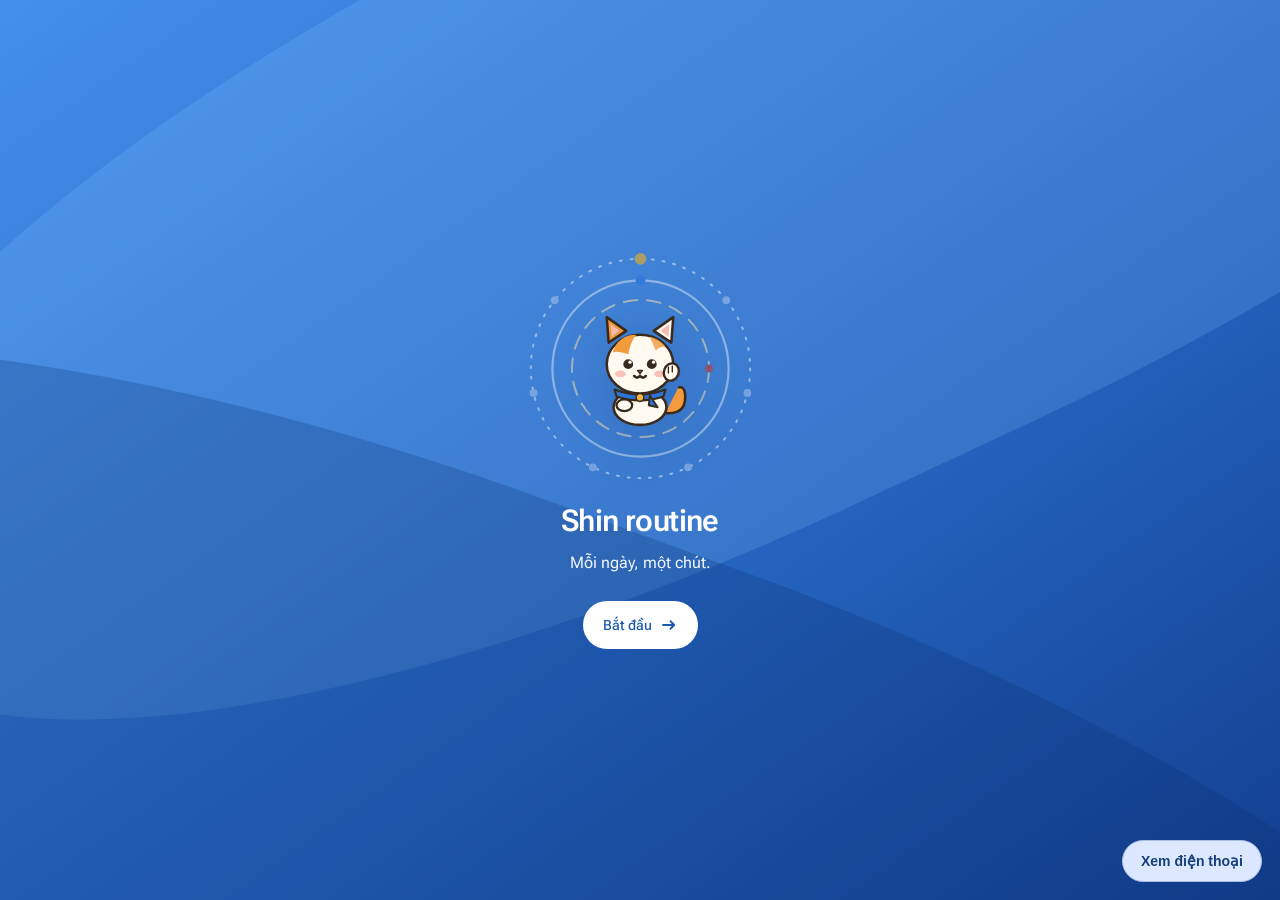
==== commit b095c503: "M3.3.20" ====
--- a/index.html
+++ b/index.html
@@ -1,6976 +1,45 @@
-<!DOCTYPE html>
-<html lang="vi">
+<!doctype html>
+<html lang="vi" class="growth-starting">
 <head>
-<meta charset="UTF-8">
+<meta charset="utf-8">
 <meta name="viewport" content="width=device-width, initial-scale=1, viewport-fit=cover">
-<meta name="color-scheme" content="light">
-<title>Career Design</title>
-<meta name="application-name" content="Career Design">
-<meta name="apple-mobile-web-app-title" content="Career Design">
+<meta name="theme-color" content="#2265C5">
+<style>html.growth-starting,html.growth-starting body{background:#2265C5}html.growth-starting #app{visibility:hidden}</style>
+<script>setTimeout(function(){document.documentElement.classList.remove("growth-starting");},6000);</script>
+<meta name="mobile-web-app-capable" content="yes">
 <meta name="apple-mobile-web-app-capable" content="yes">
-<meta name="mobile-web-app-capable" content="yes">
-<meta name="apple-mobile-web-app-status-bar-style" content="default">
-<meta name="theme-color" content="#2F6BFF">
-<link rel="icon" type="image/png" href="[data-uri]">
-<link rel="apple-touch-icon" href="[data-uri]">
-<link rel="manifest" href="[data-uri]